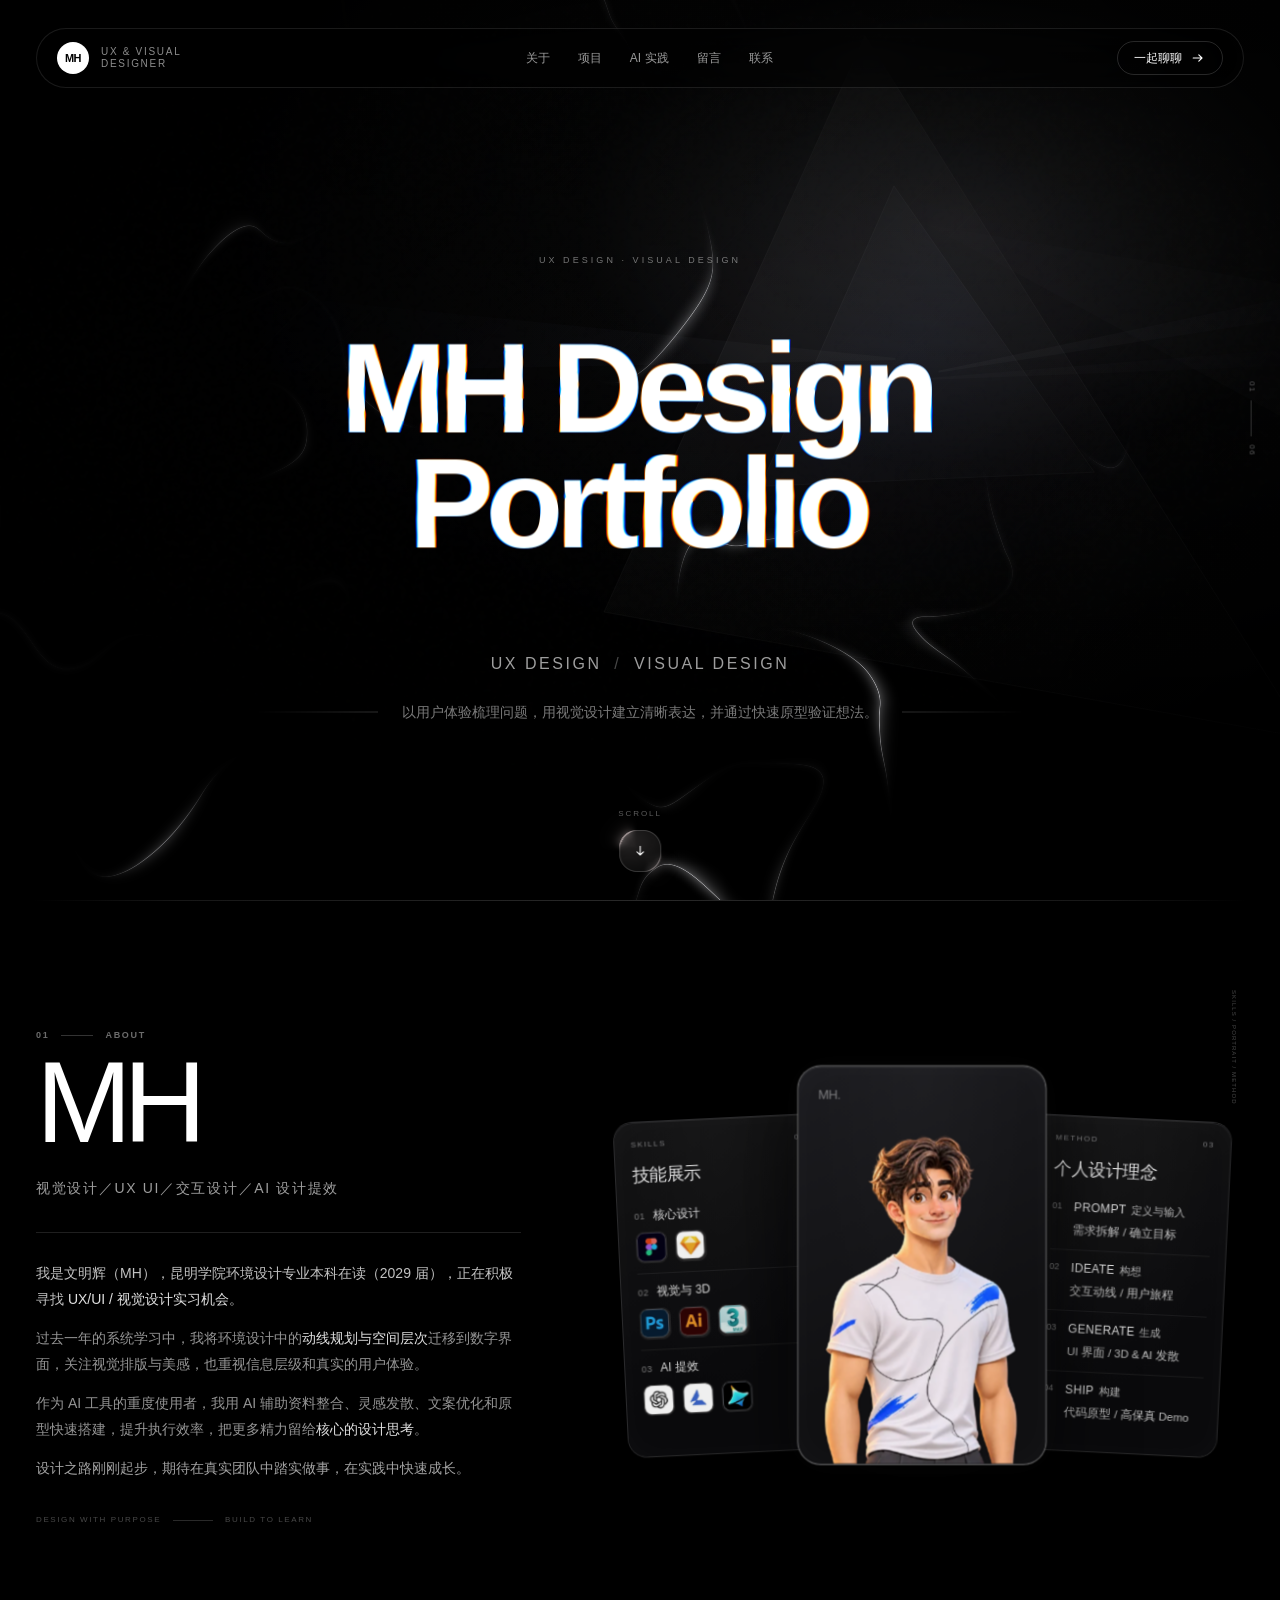
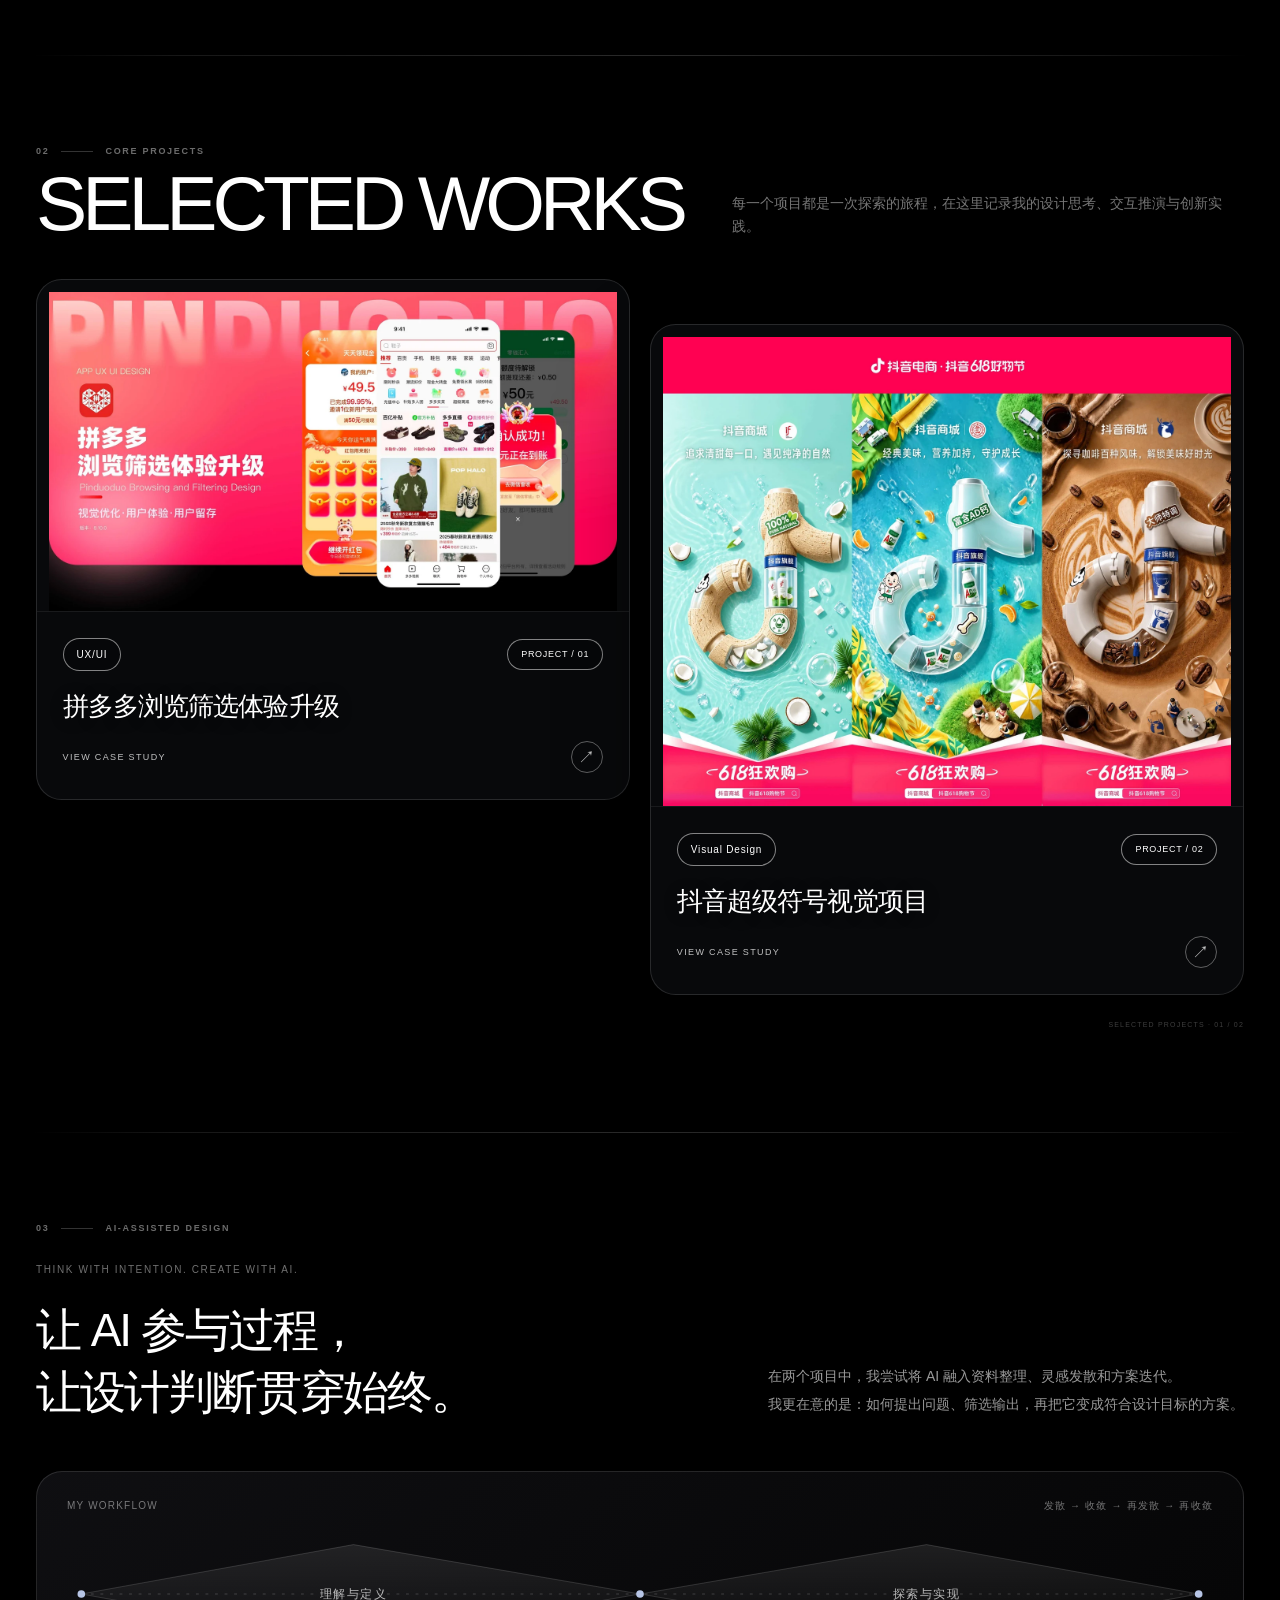
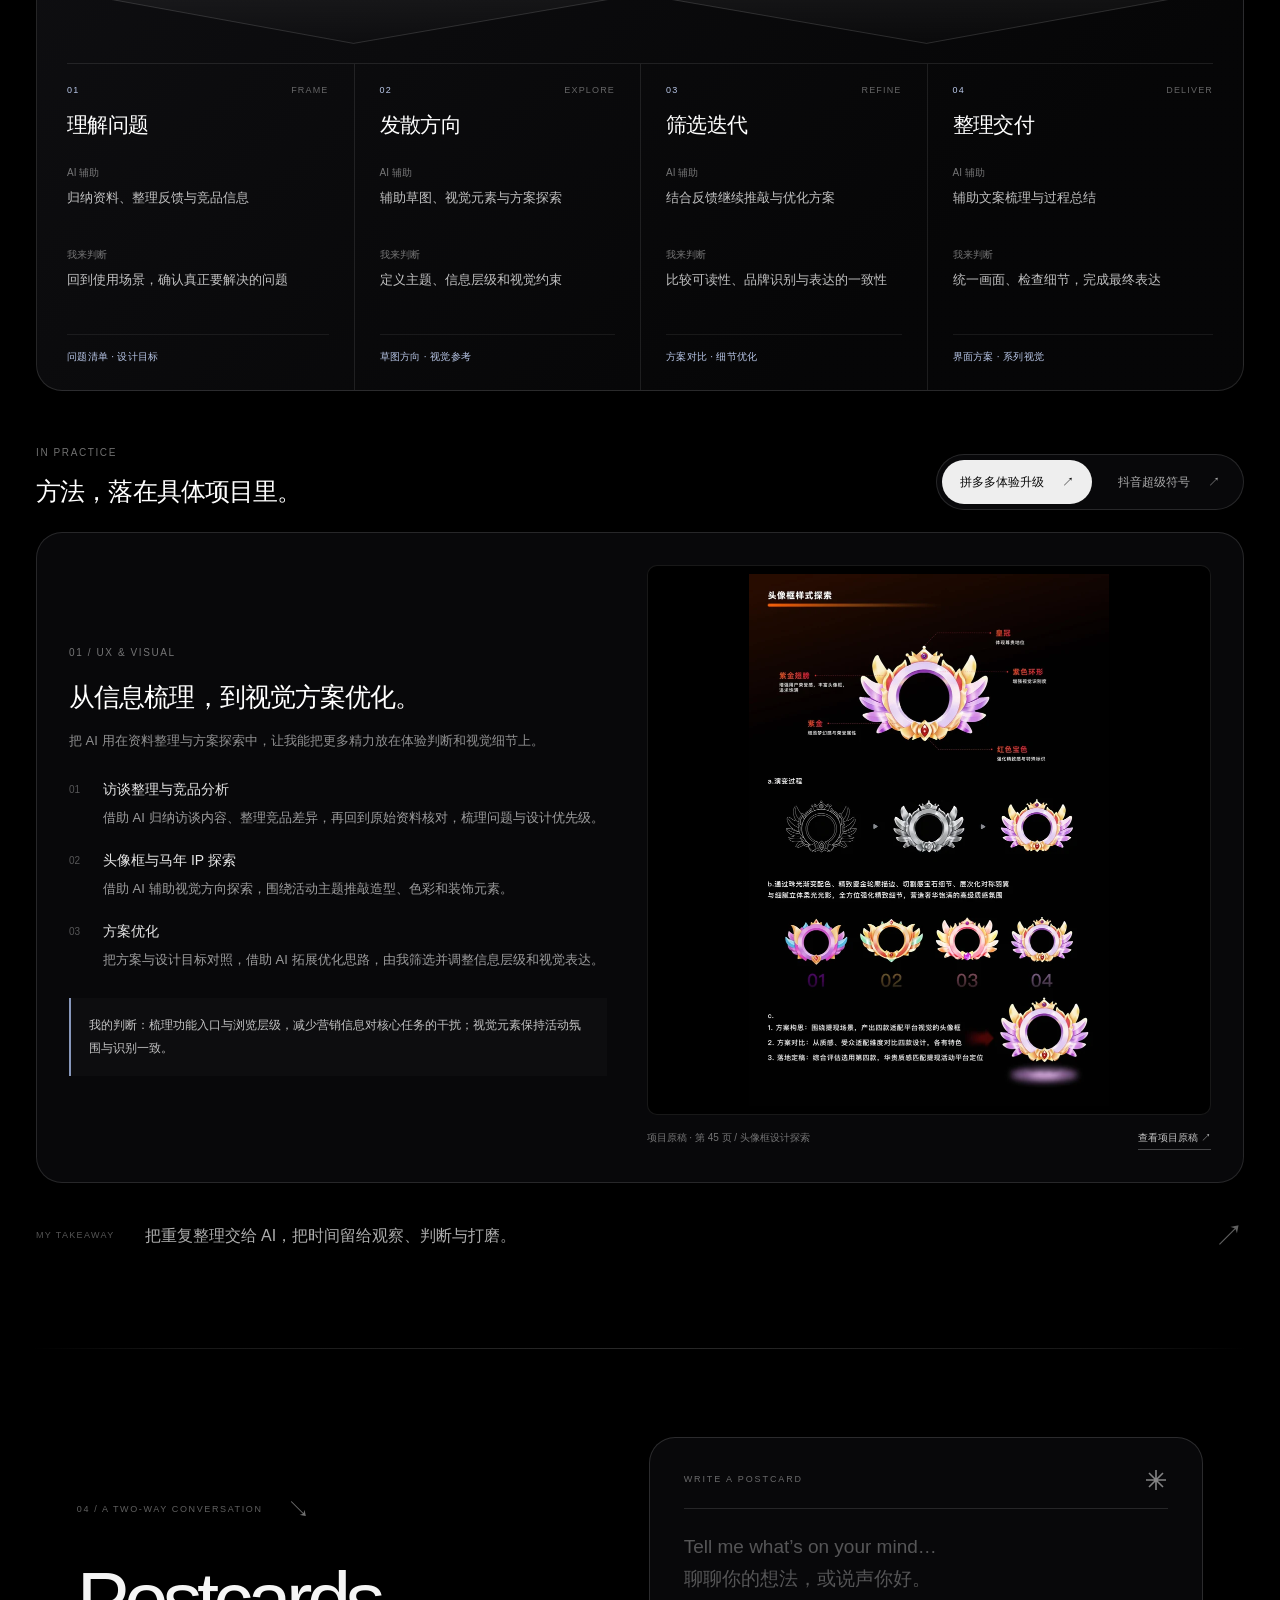
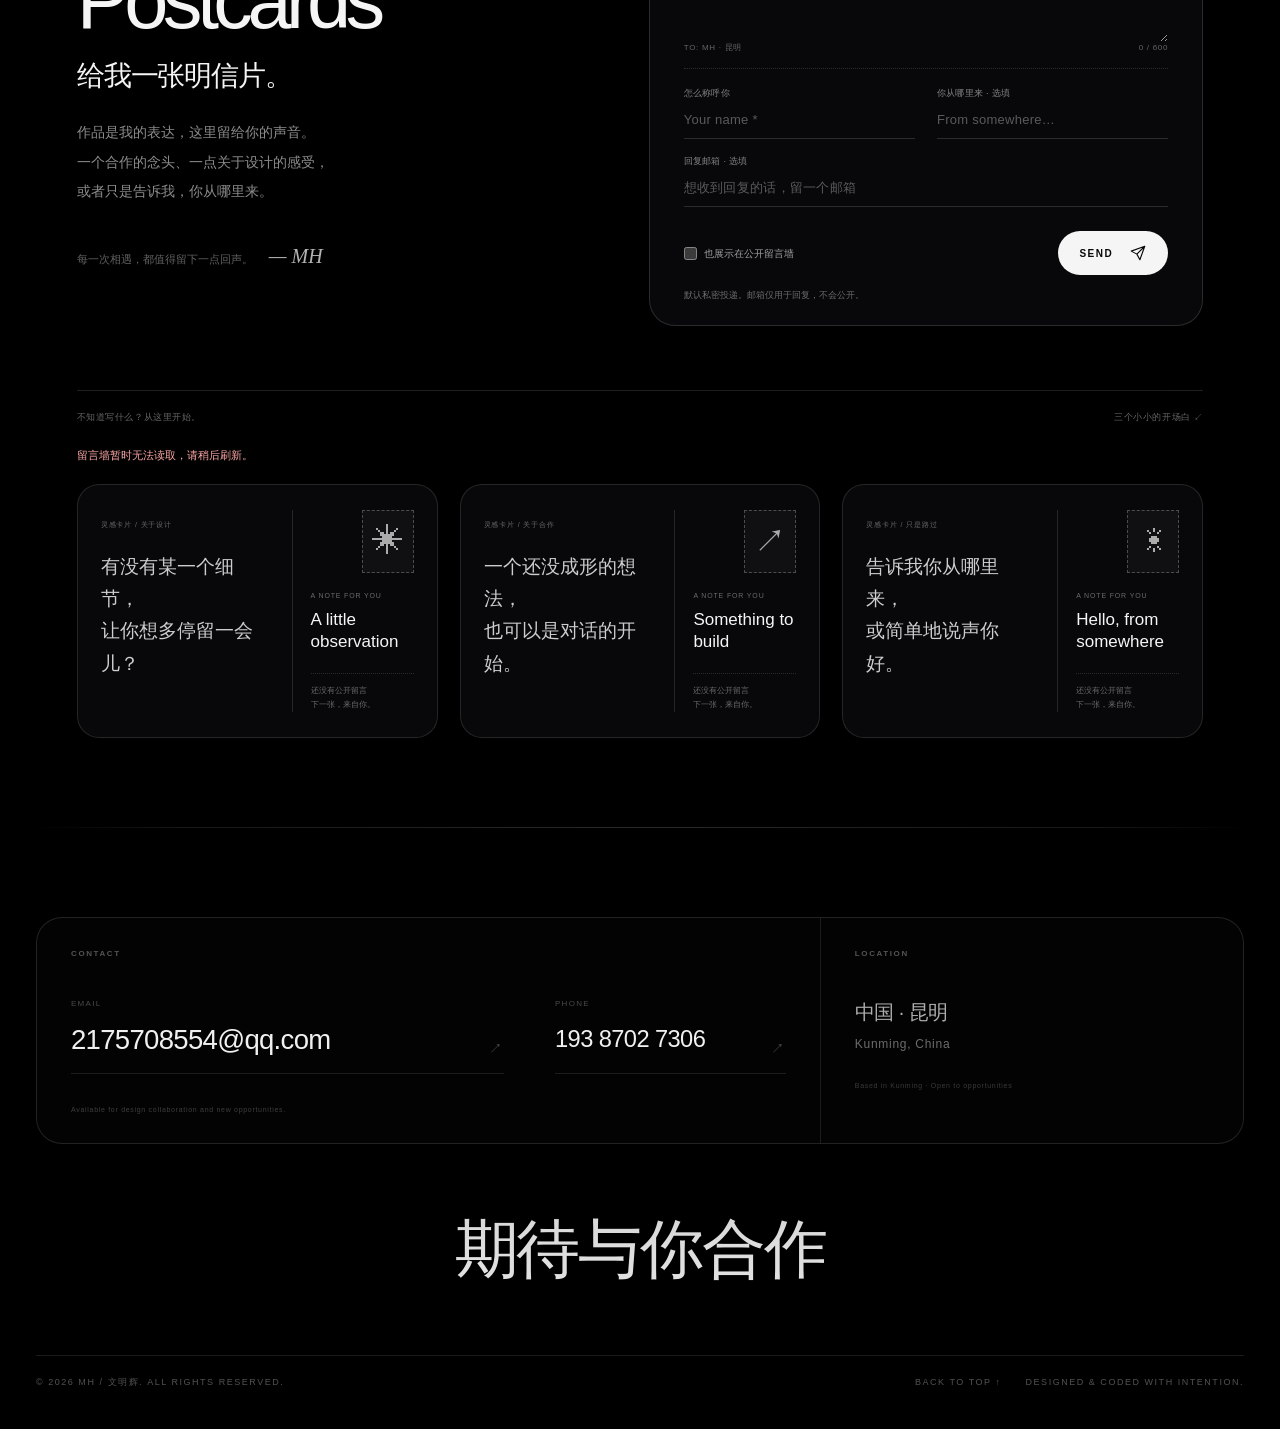
==== index.html @ 019269f3 "Publish public portfolio with mobile startup fixes" ====
<!doctype html>
<html lang="zh-CN">
  <head>
    <meta charset="UTF-8" />
    <meta name="viewport" content="width=device-width, initial-scale=1.0, viewport-fit=cover" />
    <meta name="theme-color" content="#000000" />
    <meta name="description" content="文明辉（MH）的 UX 与视觉设计作品集，展示项目实践、设计思考与快速原型能力。" />
    <meta name="author" content="文明辉" />
    <meta name="application-name" content="MH Design Portfolio" />
    <meta property="og:type" content="website" />
    <meta property="og:locale" content="zh_CN" />
    <meta property="og:title" content="文明辉（MH）— UX & Visual Designer" />
    <meta property="og:description" content="文明辉的 UX 与视觉设计作品集。" />
    <meta property="og:site_name" content="MH Design Portfolio" />
    <meta property="og:image" content="/mh-portfolio-cover.svg" />
    <meta name="twitter:card" content="summary_large_image" />
    <meta name="twitter:title" content="MH Design Portfolio" />
    <meta name="twitter:description" content="文明辉的 UX 与视觉设计作品集。" />
    <meta name="twitter:image" content="/mh-portfolio-cover.svg" />
    <link rel="icon" type="image/svg+xml" href="/mh-favicon.svg" />
    <link rel="manifest" href="/site.webmanifest" />
    <title>文明辉（MH）— UX & Visual Designer</title>
    <script type="module" crossorigin src="/assets/index-BP4S3PKI.js"></script>
    <link rel="stylesheet" crossorigin href="/assets/index-D7kHF0rB.css">
  <link rel="canonical" href="https://wmh-6.github.io/" /></head>
  <body>
    <div id="root"><div class="min-h-screen bg-black text-white"><canvas class="prism-canvas" aria-hidden="true"></canvas><header class="portfolio-header fixed inset-x-0 top-0 z-50 px-5 pt-5 md:px-9 md:pt-7"><div class="portfolio-nav-shell mx-auto flex max-w-[1600px] items-center justify-between rounded-full border border-white/10 bg-black/35 px-4 py-3 backdrop-blur-xl md:px-5"><a href="#top" class="group flex items-center gap-3" aria-label="文明辉作品集首页"><span class="grid size-8 place-items-center rounded-full bg-white text-[11px] font-bold tracking-[-0.04em] text-black transition-transform group-hover:rotate-6">MH</span><span class="hidden text-[10px] font-medium uppercase leading-tight tracking-[0.17em] text-white/55 sm:block">UX &amp; Visual<br/>Designer</span></a><nav class="hidden items-center gap-7 md:flex" aria-label="主导航"><a href="#about" class="nav-link text-xs text-white/60 transition-colors hover:text-white">关于</a><a href="#works" class="nav-link text-xs text-white/60 transition-colors hover:text-white">项目</a><a href="#ai-practice" class="nav-link text-xs text-white/60 transition-colors hover:text-white">AI 实践</a><a href="#postcards" class="nav-link text-xs text-white/60 transition-colors hover:text-white">留言</a><a href="#contact" class="nav-link text-xs text-white/60 transition-colors hover:text-white">联系</a></nav><a href="/wechat.html" data-prefetch="true" class="hidden items-center gap-2 rounded-full border border-white/15 px-4 py-2 text-xs text-white transition-colors hover:border-white/40 hover:bg-white hover:text-black md:flex">一起聊聊 <svg class="size-4" viewBox="0 0 20 20" fill="none" aria-hidden="true"><path d="M4 10h11M11 6l4 4-4 4" stroke="currentColor" stroke-width="1.4" stroke-linecap="round" stroke-linejoin="round"></path></svg></a><button type="button" class="grid size-9 place-items-center rounded-full border border-white/10 md:hidden" aria-expanded="false" aria-controls="mobile-menu" aria-label="打开菜单"><span class="relative block h-3.5 w-4"><i class="absolute left-0 top-1 block h-px w-4 bg-white transition-transform "></i><i class="absolute bottom-1 left-0 block h-px w-4 bg-white transition-transform "></i></span></button></div><div id="mobile-menu" inert="" aria-hidden="true" class="mt-2 overflow-hidden rounded-[24px] border border-white/10 bg-[#090909]/95 backdrop-blur-2xl transition-all duration-300 md:hidden pointer-events-none max-h-0 opacity-0"><nav class="flex flex-col p-5" aria-label="移动端导航"><a href="#about" class="flex items-center justify-between border-b border-white/8 py-4 text-lg text-white/85 last:border-0"><span>关于</span><span class="text-[10px] text-white/35">0<!-- -->1</span></a><a href="#works" class="flex items-center justify-between border-b border-white/8 py-4 text-lg text-white/85 last:border-0"><span>项目</span><span class="text-[10px] text-white/35">0<!-- -->2</span></a><a href="#ai-practice" class="flex items-center justify-between border-b border-white/8 py-4 text-lg text-white/85 last:border-0"><span>AI 实践</span><span class="text-[10px] text-white/35">0<!-- -->3</span></a><a href="#postcards" class="flex items-center justify-between border-b border-white/8 py-4 text-lg text-white/85 last:border-0"><span>留言</span><span class="text-[10px] text-white/35">0<!-- -->4</span></a><a href="#contact" class="flex items-center justify-between border-b border-white/8 py-4 text-lg text-white/85 last:border-0"><span>联系</span><span class="text-[10px] text-white/35">0<!-- -->5</span></a><a href="/wechat.html" data-prefetch="true" class="mt-3 flex min-h-12 items-center justify-between rounded-full bg-white px-5 text-base text-black">一起聊聊 <svg class="size-5" viewBox="0 0 20 20" fill="none" aria-hidden="true"><path d="M4 10h11M11 6l4 4-4 4" stroke="currentColor" stroke-width="1.4" stroke-linecap="round" stroke-linejoin="round"></path></svg></a></nav></div></header><aside class="page-index" aria-hidden="true"><span>0<!-- -->1</span><i></i><span>06</span></aside><main class="portfolio-main relative z-10"><section id="top" class="screen-section hero-section relative flex h-[100svh] min-h-[100svh] items-center justify-center overflow-hidden px-5 pb-24 pt-28 md:px-9 md:pb-24 md:pt-32"><video class="hero-video" muted="" loop="" playsInline="" preload="none" poster="/hero-poster.svg"></video><div class="hero-video-overlay"></div><div class="hero-flux-layer" aria-hidden="true"></div><div class="hero-content relative z-10 mx-auto w-full max-w-[1500px] text-center"><p class="hero-eyebrow mb-5 text-[9px] font-medium uppercase tracking-[0.34em] text-white/44 md:mb-7">UX Design · Visual Design</p><h1 class="hero-portfolio-title hero-warp-title"><span class="sr-only">MH Design Portfolio</span><!--$--><div class="hero-title-placeholder" role="img" aria-label="MH Design
Portfolio"><span aria-hidden="true">MH Design
Portfolio</span></div><!--/$--></h1><p class="hero-disciplines mx-auto mt-7 max-w-4xl text-[clamp(.72rem,1.25vw,1rem)] font-medium uppercase leading-relaxed tracking-[0.16em] text-white/62 md:mt-9">UX Design <i>/</i> Visual Design</p><div class="hero-intro mx-auto mt-5 flex max-w-3xl items-center gap-4 md:mt-6 md:gap-6"><i class="h-px flex-1 bg-gradient-to-r from-transparent to-white/18"></i><p class="max-w-xl text-xs leading-relaxed text-white/48 md:text-sm">以用户体验梳理问题，用视觉设计建立清晰表达，并通过快速原型验证想法。</p><i class="h-px flex-1 bg-gradient-to-l from-transparent to-white/18"></i></div></div><div class="hero-scroll-cue group absolute bottom-5 left-1/2 z-10 flex -translate-x-1/2 flex-col items-center gap-2.5 text-[8px] uppercase tracking-[0.24em] text-white/36 transition-colors hover:text-white md:bottom-7"><span>Scroll</span><span class="hero-scroll-arrow"><!--$--><a class="hero-scroll-specular hero-scroll-static" href="#about" role="button" aria-label="向下浏览个人介绍" aria-controls="about"><svg class="size-4 rotate-90" viewBox="0 0 20 20" fill="none" aria-hidden="true"><path d="M4 10h11M11 6l4 4-4 4" stroke="currentColor" stroke-width="1.4" stroke-linecap="round" stroke-linejoin="round"></path></svg></a><!--/$--></span></div></section><section id="about" class="screen-section about-section flex items-center px-5 md:px-9"><div class="mx-auto grid w-full max-w-[1500px] gap-7 xl:grid-cols-[0.86fr_1.14fr] xl:items-center xl:gap-20 2xl:gap-24"><div class="about-copy" data-reveal="true"><div class="flex items-center gap-3 text-[9px] font-semibold uppercase tracking-[0.19em] text-white/42"><span>01</span><i class="h-px w-8 bg-white/20"></i><span>About</span></div><h2 class="mt-3 text-[clamp(4.2rem,9vw,9rem)] font-medium leading-[0.82] tracking-[-0.075em]">MH</h2><p class="about-subtitle mt-5 max-w-xl text-[11px] font-medium leading-relaxed tracking-[0.12em] text-white/62 md:mt-7 md:text-sm">视觉设计／UX UI／交互设计／AI 设计提效</p><div class="about-body mt-6 max-w-2xl border-t border-white/12 pt-6 md:mt-8 md:pt-7"><p class="about-lead">我是文明辉（MH），昆明学院环境设计专业本科在读（2029 届），正在积极寻找 <strong>UX/UI / 视觉设计实习机会</strong>。</p><p>过去一年的系统学习中，我将环境设计中的<strong>动线规划与空间层次</strong>迁移到数字界面，关注视觉排版与美感，也重视信息层级和真实的用户体验。</p><p>作为 AI 工具的重度使用者，我用 AI 辅助资料整合、灵感发散、文案优化和原型快速搭建，提升执行效率，把更多精力留给<strong>核心的设计思考</strong>。</p><p class="about-outlook">设计之路刚刚起步，期待在真实团队中踏实做事，在实践中快速成长。</p></div><div class="about-signature mt-6 flex items-center gap-3 text-[8px] uppercase tracking-[0.2em] text-white/28 md:mt-8"><span>Design with purpose</span><i class="h-px w-10 bg-white/16"></i><span>Build to learn</span></div></div><div class="about-gallery-wrap"><div class="about-gallery" data-active="1" data-reveal="true"><figure class="about-photo-card about-photo-1 about-skills-card" role="button" tabindex="0" aria-label="选择核心技能与软件图标展示" aria-pressed="false" data-selected="false"><div class="about-photo-float"><div class="about-card-surface"><div class="about-card-topline"><span>SKILLS</span><span>01</span></div><h3>技能展示</h3><div class="about-skill-groups"><div class="about-skill-group"><div class="about-skill-heading"><span>0<!-- -->1</span><strong>核心设计</strong></div><div class="about-skill-tools"><img class="about-app-icon" src="/media/v1/figma-172.e42560135f93.webp" width="172" height="172" alt="Figma" decoding="async" fetchPriority="low"/><img class="about-app-icon" src="/media/v1/sketch-172.577a8661d4a9.webp" width="172" height="172" alt="Sketch" decoding="async" fetchPriority="low"/></div></div><div class="about-skill-group"><div class="about-skill-heading"><span>0<!-- -->2</span><strong>视觉与 3D</strong></div><div class="about-skill-tools"><img class="about-app-icon" src="/media/v1/photoshop-172.c30bcb50a4e8.webp" width="172" height="172" alt="Photoshop" decoding="async" fetchPriority="low"/><img class="about-app-icon" src="/media/v1/illustrator-172.a53385ccc3dd.webp" width="172" height="172" alt="Illustrator" decoding="async" fetchPriority="low"/><img class="about-app-icon" src="/media/v1/3ds-max-172.290e17227a06.webp" width="172" height="172" alt="3ds Max" decoding="async" fetchPriority="low"/></div></div><div class="about-skill-group"><div class="about-skill-heading"><span>0<!-- -->3</span><strong>AI 提效</strong></div><div class="about-skill-tools"><img class="about-app-icon" src="/media/v1/chatgpt-172.5ead24776af7.webp" width="172" height="172" alt="ChatGPT" decoding="async" fetchPriority="low"/><img class="about-app-icon" src="/media/v1/ai-assistant-172.71abd6546b30.webp" width="172" height="172" alt="AI 辅助工具" decoding="async" fetchPriority="low"/><img class="about-app-icon" src="/media/v1/ai-generation-172.96c37cefbab1.webp" width="172" height="172" alt="AI 生成工具" decoding="async" fetchPriority="low"/></div></div></div></div></div></figure><figure class="about-photo-card about-photo-2 about-portrait-card" role="button" tabindex="0" aria-label="选择文明辉个人卡通肖像" aria-pressed="true" data-selected="true"><div class="about-photo-float"><div class="about-card-surface about-portrait-surface"><img src="/media/v1/portrait-768.85203692046f.webp" srcSet="/media/v1/portrait-384.e4d17f0b5b6f.webp 384w, /media/v1/portrait-768.85203692046f.webp 768w, /media/v1/portrait-1089.ba14297c95a1.webp 1089w" sizes="(max-width: 767px) 76vw, (max-width: 1279px) 44vw, 30vw" decoding="async" fetchPriority="low" width="1089" height="1445" alt="文明辉个人卡通肖像"/><span class="about-portrait-mark" aria-hidden="true">MH.</span></div></div></figure><figure class="about-photo-card about-photo-3 about-method-card" role="button" tabindex="0" aria-label="选择个人设计理念四步方法" aria-pressed="false" data-selected="false"><div class="about-photo-float"><div class="about-card-surface"><div class="about-card-topline"><span>METHOD</span><span>03</span></div><h3>个人设计理念</h3><div class="about-design-steps"><div class="about-design-step"><span>0<!-- -->1</span><div><strong>PROMPT<em>定义与输入</em></strong><p>需求拆解 / 确立目标</p></div></div><div class="about-design-step"><span>0<!-- -->2</span><div><strong>IDEATE<em>构想</em></strong><p>交互动线 / 用户旅程</p></div></div><div class="about-design-step"><span>0<!-- -->3</span><div><strong>GENERATE<em>生成</em></strong><p>UI 界面 / 3D &amp; AI 发散</p></div></div><div class="about-design-step"><span>0<!-- -->4</span><div><strong>SHIP<em>构建</em></strong><p>代码原型 / 高保真 Demo</p></div></div></div></div></div></figure><span class="about-gallery-note">SKILLS / PORTRAIT / METHOD</span></div><p class="about-gallery-hint">← 左右滑动，查看技能与设计理念 →</p></div></div></section><section id="works" class="screen-section works-section flex flex-col overflow-hidden px-5 md:px-9"><div class="mx-auto flex min-h-0 w-full max-w-[1600px] flex-1 flex-col"><div class="works-heading grid shrink-0 gap-4 md:grid-cols-[1fr_0.78fr] md:items-end md:gap-10" data-reveal="true"><div><div class="flex items-center gap-3 text-[9px] font-semibold uppercase tracking-[0.19em] text-white/42"><span>02</span><i class="h-px w-8 bg-white/20"></i><span>Core projects</span></div><h2 class="mt-3 text-[clamp(2.7rem,6vw,7rem)] font-medium leading-[0.88] tracking-[-0.065em]">SELECTED WORKS</h2></div><p class="max-w-xl text-xs leading-relaxed text-white/46 md:justify-self-end md:text-sm">每一个项目都是一次探索的旅程，在这里记录我的设计思考、交互推演与创新实践。</p></div><div class="works-projects min-h-0 flex-1" data-reveal="true"><div class="dual-projects" data-focus="none" role="region" aria-label="两个同等重要的核心项目"><a href="/projects/pdd-browse-filter/index.html" data-prefetch="" class="dual-project-card  " tabindex="0" aria-label="查看拼多多浏览筛选体验升级完整项目"><div class="dual-project-cover project-cover-slate is-original-cover" style="--cover-ratio:3000 / 1688"><img class="dual-project-original-cover" src="/projects/pdd-browse-filter/optimized/page-01-1440.03fbb031c8fd.webp" srcSet="/projects/pdd-browse-filter/optimized/page-01-720.3c6107792934.webp 720w, /projects/pdd-browse-filter/optimized/page-01-1440.03fbb031c8fd.webp 1440w, /projects/pdd-browse-filter/optimized/page-01-2160.d66207a3f433.webp 2160w" sizes="(max-width: 767px) 100vw, 58vw" width="3000" height="1688" alt="拼多多浏览筛选体验升级项目封面，PDF 第 1 页" decoding="async" fetchPriority="low"/></div><div class="dual-project-meta"><div class="dual-project-topline"><div class="project-tags"><span>UX/UI</span></div><span class="dual-project-number">PROJECT / <!-- -->01</span></div><h3>拼多多浏览筛选体验升级</h3><span class="dual-project-link">VIEW CASE STUDY <b>↗</b></span></div></a><a href="/projects/douyin-super-symbol/index.html" data-prefetch="" class="dual-project-card  " tabindex="0" aria-label="查看抖音超级符号视觉项目完整项目"><div class="dual-project-cover project-cover-blue is-original-cover" style="--cover-ratio:3600 / 2976"><img class="dual-project-original-cover" src="/projects/douyin-super-symbol/optimized/page-01-1440.0f49dc44fc6d.webp" srcSet="/projects/douyin-super-symbol/optimized/page-01-720.d3c182770877.webp 720w, /projects/douyin-super-symbol/optimized/page-01-1440.0f49dc44fc6d.webp 1440w, /projects/douyin-super-symbol/optimized/page-01-2160.cc30383b15d0.webp 2160w" sizes="(max-width: 767px) 100vw, 58vw" width="3600" height="2976" alt="抖音超级符号视觉项目项目封面，PDF 第 1 页" decoding="async" fetchPriority="low"/></div><div class="dual-project-meta"><div class="dual-project-topline"><div class="project-tags"><span>Visual Design</span></div><span class="dual-project-number">PROJECT / <!-- -->02</span></div><h3>抖音超级符号视觉项目</h3><span class="dual-project-link">VIEW CASE STUDY <b>↗</b></span></div></a><span class="dual-projects-hint">SELECTED PROJECTS · 01 / 02</span></div></div></div></section><section id="ai-practice" class="normal-section ai-practice-section px-5 md:px-9" aria-labelledby="ai-practice-title"><div class="ai-practice-inner"><div class="flex items-center gap-3 text-[9px] font-semibold uppercase tracking-[0.19em] text-white/42"><span>03</span><i class="h-px w-8 bg-white/20"></i><span>AI-assisted design</span></div><div class="ai-practice-heading"><div><p class="ai-practice-eyebrow">THINK WITH INTENTION. CREATE WITH AI.</p><h2 id="ai-practice-title">让 AI 参与过程，<br/>让设计判断贯穿始终。</h2></div><p class="ai-practice-intro">在两个项目中，我尝试将 AI 融入资料整理、灵感发散和方案迭代。<br/>我更在意的是：如何提出问题、筛选输出，再把它变成符合设计目标的方案。</p></div><div class="ai-process" aria-label="我的 AI 辅助设计流程"><div class="ai-process-heading"><span>MY WORKFLOW</span><span>发散 → 收敛 → 再发散 → 再收敛</span></div><div class="ai-process-diagram" aria-hidden="true"><svg viewBox="0 0 1200 120" preserveAspectRatio="none"><defs><linearGradient id="ai-process-fill" x1="0" y1="0" x2="0" y2="1"><stop stop-color="#fff" stop-opacity=".09"></stop><stop offset="1" stop-color="#fff" stop-opacity=".01"></stop></linearGradient></defs><path d="M15 60 300 8 600 60 900 8 1185 60 900 112 600 60 300 112Z" fill="url(#ai-process-fill)" stroke="#ffffff25"></path><path d="M15 60H1185" stroke="#ffffff30" stroke-dasharray="3 7"></path><circle cx="15" cy="60" r="4" fill="#b7c5e6"></circle><circle cx="600" cy="60" r="4" fill="#b7c5e6"></circle><circle cx="1185" cy="60" r="4" fill="#b7c5e6"></circle></svg><span>理解与定义</span><span>探索与实现</span></div><ol class="ai-stages"><li><div class="ai-stage-number"><span>0<!-- -->1</span><span>FRAME</span></div><h3>理解问题</h3><dl><div><dt>AI 辅助</dt><dd>归纳资料、整理反馈与竞品信息</dd></div><div><dt>我来判断</dt><dd>回到使用场景，确认真正要解决的问题</dd></div></dl><p class="ai-stage-output">问题清单 · 设计目标</p></li><li><div class="ai-stage-number"><span>0<!-- -->2</span><span>EXPLORE</span></div><h3>发散方向</h3><dl><div><dt>AI 辅助</dt><dd>辅助草图、视觉元素与方案探索</dd></div><div><dt>我来判断</dt><dd>定义主题、信息层级和视觉约束</dd></div></dl><p class="ai-stage-output">草图方向 · 视觉参考</p></li><li><div class="ai-stage-number"><span>0<!-- -->3</span><span>REFINE</span></div><h3>筛选迭代</h3><dl><div><dt>AI 辅助</dt><dd>结合反馈继续推敲与优化方案</dd></div><div><dt>我来判断</dt><dd>比较可读性、品牌识别与表达的一致性</dd></div></dl><p class="ai-stage-output">方案对比 · 细节优化</p></li><li><div class="ai-stage-number"><span>0<!-- -->4</span><span>DELIVER</span></div><h3>整理交付</h3><dl><div><dt>AI 辅助</dt><dd>辅助文案梳理与过程总结</dd></div><div><dt>我来判断</dt><dd>统一画面、检查细节，完成最终表达</dd></div></dl><p class="ai-stage-output">界面方案 · 系列视觉</p></li></ol></div><div class="ai-case-heading"><div><span class="ai-small-label">IN PRACTICE</span><h3>方法，落在具体项目里。</h3></div><div class="ai-case-tabs" role="tablist" aria-label="切换 AI 项目实践"><button id="ai-tab-pdd" type="button" role="tab" aria-selected="true" aria-controls="ai-case-panel" tabindex="0">拼多多体验升级<span aria-hidden="true">↗</span></button><button id="ai-tab-douyin" type="button" role="tab" aria-selected="false" aria-controls="ai-case-panel" tabindex="-1">抖音超级符号<span aria-hidden="true">↗</span></button></div></div><div class="ai-case-panel" id="ai-case-panel" role="tabpanel" aria-labelledby="ai-tab-pdd" tabindex="0"><div class="ai-case-copy"><span class="ai-small-label">01 / UX &amp; VISUAL</span><h4>从信息梳理，到视觉方案优化。</h4><p class="ai-case-description">把 AI 用在资料整理与方案探索中，让我能把更多精力放在体验判断和视觉细节上。</p><ol><li><span>0<!-- -->1</span><div><h5>访谈整理与竞品分析</h5><p>借助 AI 归纳访谈内容、整理竞品差异，再回到原始资料核对，梳理问题与设计优先级。</p></div></li><li><span>0<!-- -->2</span><div><h5>头像框与马年 IP 探索</h5><p>借助 AI 辅助视觉方向探索，围绕活动主题推敲造型、色彩和装饰元素。</p></div></li><li><span>0<!-- -->3</span><div><h5>方案优化</h5><p>把方案与设计目标对照，借助 AI 拓展优化思路，由我筛选并调整信息层级和视觉表达。</p></div></li></ol><p class="ai-case-decision">我的判断：梳理功能入口与浏览层级，减少营销信息对核心任务的干扰；视觉元素保持活动氛围与识别一致。</p></div><figure class="ai-case-evidence" data-project="pdd"><a href="/projects/pdd-browse-filter/index.html#page-45" data-prefetch="true" aria-label="查看项目原稿 · 第 45 页 / 头像框设计探索"><img src="/projects/pdd-browse-filter/optimized/page-45-1440.758396c1b738.webp" srcSet="/projects/pdd-browse-filter/optimized/page-45-720.35800800ab96.webp 720w, /projects/pdd-browse-filter/optimized/page-45-1440.758396c1b738.webp 1440w, /projects/pdd-browse-filter/optimized/page-45-2160.f0c67fe6f468.webp 2160w" sizes="(max-width: 767px) 85vw, 48vw" width="3000" height="4428" alt="项目原稿 · 第 45 页 / 头像框设计探索" loading="lazy" decoding="async"/></a><figcaption><span>项目原稿 · 第 45 页 / 头像框设计探索</span><a href="/projects/pdd-browse-filter/index.html#page-45" data-prefetch="true">查看项目原稿 ↗</a></figcaption></figure></div><div class="ai-practice-closing"><span>MY TAKEAWAY</span><p>把重复整理交给 AI，<br class="ai-mobile-break"/>把时间留给观察、判断与打磨。</p><span class="ai-closing-mark" aria-hidden="true">↗</span></div></div></section><section id="postcards" class="normal-section postcards-section" aria-labelledby="postcards-title"><div class="postcards-inner"><div class="postcards-top"><div class="postcards-intro"><p class="postcards-kicker"><span>04 / A TWO-WAY CONVERSATION</span><span>↘</span></p><h2 id="postcards-title">Postcards<span>给我一张明信片。</span></h2><p class="postcards-description">作品是我的表达，这里留给你的声音。<br/>一个合作的念头、一点关于设计的感受，<br class="postcards-desktop-break"/>或者只是告诉我，你从哪里来。</p><p class="postcards-signoff">每一次相遇，都值得留下一点回声。<span>— MH</span></p></div><div class="postcard-compose "><div class="postcard-paper-heading"><span>WRITE A POSTCARD</span><span class="postcard-paper-star" aria-hidden="true"><svg viewBox="0 0 24 24" width="24" height="24" fill="none"><path d="M12 2v20M2 12h20M5 5l14 14M5 19L19 5" stroke="currentColor" stroke-width="1.6"></path></svg></span></div><form><label class="sr-only" for="postcard-message">想对我说的话</label><textarea id="postcard-message" name="message" maxLength="600" required="" placeholder="Tell me what’s on your mind…
聊聊你的想法，或说声你好。"></textarea><div class="postcard-message-meta"><span>TO: MH · 昆明</span><span>0<!-- --> / 600</span></div><div class="postcard-fields"><label for="postcard-name">怎么称呼你<input id="postcard-name" maxLength="40" autoComplete="nickname" required="" placeholder="Your name *" name="name" value=""/></label><label for="postcard-location">你从哪里来 · 选填<input id="postcard-location" maxLength="60" autoComplete="address-level2" placeholder="From somewhere…" name="location" value=""/></label></div><label class="postcard-email" for="postcard-email">回复邮箱 · 选填<input id="postcard-email" type="email" maxLength="160" autoComplete="email" placeholder="想收到回复的话，留一个邮箱" name="email" value=""/></label><div class="postcard-send-row"><label class="postcard-public"><input type="checkbox" name="public"/><span>也展示在公开留言墙</span></label><button class="postcard-send" type="submit"><span>SEND</span><svg viewBox="0 0 24 24" fill="none" aria-hidden="true"><path d="m21 3-6.5 18-4-7.5L3 9.5 21 3Zm0 0L10.5 13.5" stroke="currentColor" stroke-width="1.5" stroke-linejoin="round" stroke-linecap="round"></path></svg></button></div><p class="postcard-privacy">默认私密投递。邮箱仅用于回复，不会公开。</p></form></div></div><div class="postcards-wall-heading"><span>不知道写什么？从这里开始。</span><span>三个小小的开场白 ↙</span></div><div class="postcards-wall"><article class="postcard-note postcard-prompt lilac"><div><span class="postcard-note-label">灵感卡片 / <!-- -->关于设计</span><p class="postcard-note-text">有没有某一个细节，
让你想多停留一会儿？</p></div><div class="postcard-note-side"><span class="postcard-stamp" aria-hidden="true">✳︎</span><span class="postcard-note-label">A NOTE FOR YOU</span><strong>A little observation</strong><span class="postcard-prompt-mark">还没有公开留言<br/>下一张，来自你。</span></div></article><article class="postcard-note postcard-prompt sage"><div><span class="postcard-note-label">灵感卡片 / <!-- -->关于合作</span><p class="postcard-note-text">一个还没成形的想法，
也可以是对话的开始。</p></div><div class="postcard-note-side"><span class="postcard-stamp" aria-hidden="true">↗</span><span class="postcard-note-label">A NOTE FOR YOU</span><strong>Something to build</strong><span class="postcard-prompt-mark">还没有公开留言<br/>下一张，来自你。</span></div></article><article class="postcard-note postcard-prompt peach"><div><span class="postcard-note-label">灵感卡片 / <!-- -->只是路过</span><p class="postcard-note-text">告诉我你从哪里来，
或简单地说声你好。</p></div><div class="postcard-note-side"><span class="postcard-stamp" aria-hidden="true">☀︎</span><span class="postcard-note-label">A NOTE FOR YOU</span><strong>Hello, from somewhere</strong><span class="postcard-prompt-mark">还没有公开留言<br/>下一张，来自你。</span></div></article></div></div></section><section id="contact" class="normal-section contact-section px-5 md:px-9" aria-labelledby="contact-closing-title"><div class="mx-auto flex w-full max-w-[1600px] flex-col"><div class="contact-info-box" data-reveal="true"><section class="contact-info-column contact-info-primary" aria-labelledby="contact-details-title"><p id="contact-details-title" class="contact-info-label">Contact</p><div class="contact-info-list"><a class="contact-detail contact-detail-email" href="mailto:2175708554@qq.com" aria-label="发送邮件至2175708554@qq.com"><span>Email</span><strong>2175708554@qq.com</strong><i aria-hidden="true">↗</i></a><a class="contact-detail contact-detail-phone" href="tel:+8619387027306"><span>Phone</span><strong>193 8702 7306</strong><i aria-hidden="true">↗</i></a></div><p class="contact-availability">Available for design collaboration and new opportunities.</p></section><section class="contact-info-column contact-info-location" aria-labelledby="location-title"><p id="location-title" class="contact-info-label">Location</p><div class="contact-location"><strong>中国 · 昆明</strong><span>Kunming, China</span><small>Based in Kunming · Open to opportunities</small></div></section></div><div class="contact-closing" data-reveal="true"><h2 id="contact-closing-title">期待与你合作</h2></div><footer class="flex flex-col gap-4 border-t border-white/10 pt-5 text-[9px] uppercase tracking-[0.17em] text-white/32 sm:flex-row sm:items-center sm:justify-between"><span>© 2026 MH / 文明辉. All rights reserved.</span><div class="flex gap-6"><a href="#top" class="hover:text-white">Back to top ↑</a><span>Designed &amp; coded with intention.</span></div></footer></div></section></main></div></div>
  </body>
</html>
---- assets/index-D7kHF0rB.css ----
.ai-practice-inner{max-width:1600px;margin-inline:auto}.ai-practice-heading{display:grid;grid-template-columns:1.12fr 1fr;gap:60px;align-items:end;margin-top:26px}.ai-practice-eyebrow,.ai-small-label{font-size:10px;letter-spacing:.16em;color:#ffffff70}.ai-practice-eyebrow{margin:0 0 22px}.ai-practice-heading h2{margin:0;font-size:clamp(30px,3.6vw,58px);font-weight:450;line-height:1.35;letter-spacing:-.045em}.ai-practice-intro{max-width:490px;justify-self:end;margin:0 0 5px;font-size:14px;line-height:2;color:#fff9}.ai-process{margin-top:48px;padding:26px 30px 0;border:1px solid #ffffff20;border-radius:26px;background:linear-gradient(140deg,#151519b3,#070708d9 75%)}.ai-process-heading{display:flex;justify-content:space-between;gap:18px;font-size:10px;letter-spacing:.12em;color:#ffffff70}.ai-process-diagram{position:relative;height:114px;margin:24px 0 12px}.ai-process-diagram svg{width:100%;height:100%}.ai-process-diagram>span{position:absolute;left:25%;top:50%;transform:translate(-50%,-50%);font-size:12px;letter-spacing:.12em;color:#ffffffb3}.ai-process-diagram>span:last-child{left:75%}.ai-stages{display:grid;grid-template-columns:repeat(4,minmax(0,1fr));margin:0;padding:0;list-style:none}.ai-stages>li{min-width:0;padding:20px 25px 26px;border-top:1px solid #ffffff18}.ai-stages>li:first-child{padding-left:0}.ai-stages>li:last-child{padding-right:0}.ai-stages>li+li{border-left:1px solid #ffffff18}.ai-stage-number{display:flex;justify-content:space-between;gap:10px;font-size:9px;letter-spacing:.13em;color:#ffffff60}.ai-stage-number>span:first-child{color:#b7c5e6}.ai-stages h3{margin:12px 0 24px;font-size:21px;font-weight:450;letter-spacing:-.03em}.ai-stages dl{margin:0}.ai-stages dl>div+div{margin-top:17px}.ai-stages dt{margin-bottom:6px;font-size:10px;color:#ffffff70}.ai-stages dd{margin:0;min-height:44px;font-size:13px;line-height:1.8;color:#ffffffbf}.ai-stage-output{margin:22px 0 0;padding-top:14px;border-top:1px solid #ffffff12;font-size:10px;color:#b7c5e6;letter-spacing:.03em}.ai-case-heading{display:flex;align-items:end;justify-content:space-between;gap:28px;margin:48px 0 22px}.ai-case-heading h3{margin:10px 0 0;font-size:25px;font-weight:450;letter-spacing:-.035em}.ai-case-tabs{display:flex;gap:8px;padding:5px;border:1px solid #ffffff20;border-radius:99px;background:#08080a}.ai-case-tabs button{display:flex;align-items:center;gap:18px;min-height:44px;padding:10px 18px;border:0;border-radius:99px;font-size:12px;color:#ffffffa6;background:transparent;cursor:pointer;transition:background .2s,color .2s}.ai-case-tabs button[aria-selected=true]{background:#eee;color:#090909}.ai-case-tabs button:hover{color:#fff;background:#ffffff15}.ai-case-tabs button[aria-selected=true]:hover{background:#fff;color:#090909}.ai-case-tabs button:focus-visible,.ai-case-panel:focus-visible,.ai-case-evidence a:focus-visible{outline:2px solid #b7c5e6;outline-offset:4px}.ai-case-panel{display:grid;grid-template-columns:1fr 1.05fr;gap:40px;padding:32px;border:1px solid #ffffff20;border-radius:26px;background:#09090be8;align-items:center}.ai-case-copy h4{margin:16px 0 12px;font-size:clamp(22px,2vw,29px);line-height:1.45;font-weight:450;letter-spacing:-.035em}.ai-case-description{margin:0;font-size:13px;color:#ffffff8c;line-height:1.9}.ai-case-copy ol{padding:0;margin:26px 0;list-style:none}.ai-case-copy li{display:grid;grid-template-columns:22px minmax(0,1fr);gap:12px}.ai-case-copy li+li{margin-top:20px}.ai-case-copy li>span{padding-top:3px;font-size:10px;color:#ffffff50}.ai-case-copy h5{font-size:14px;font-weight:500;margin:0 0 6px;color:#ffffffe6}.ai-case-copy li p{margin:0;font-size:13px;line-height:1.85;color:#fff9}.ai-case-decision{margin:0;padding:16px 18px;border-left:2px solid #8797bb;background:#ffffff05;font-size:12px;line-height:1.9;color:#ffffffbf}.ai-case-evidence{margin:0;min-width:0}.ai-case-evidence>a{display:block;padding:8px;background:#000;border:1px solid #ffffff18;border-radius:10px}.ai-case-evidence img{display:block;width:100%;height:auto}.ai-case-evidence[data-project=pdd] img{width:min(100%,360px);margin-inline:auto}.ai-case-evidence figcaption{display:flex;flex-wrap:wrap;gap:10px 20px;justify-content:space-between;margin-top:14px;font-size:10px;line-height:1.7;color:#ffffff70}.ai-case-evidence figcaption a{color:#ffffffbf;text-decoration:none;padding-bottom:3px;border-bottom:1px solid #ffffff40}.ai-practice-closing{display:flex;gap:30px;align-items:center;padding:30px 0 0}.ai-practice-closing>span:first-child{font-size:9px;letter-spacing:.15em;color:#fff5}.ai-practice-closing p{margin:0;flex:1;color:#ffffffad;font-size:16px;line-height:1.7}.ai-closing-mark{font-size:30px;color:#ffffff60}.ai-mobile-break{display:none}@media(max-width:1100px){.ai-practice-heading{gap:32px}.ai-stages>li{padding-inline:16px}.ai-case-panel{gap:26px;padding:26px}}@media(max-width:767px){.ai-practice-heading{grid-template-columns:minmax(0,1fr);gap:20px;margin-top:24px}.ai-practice-eyebrow{font-size:8px;letter-spacing:.1em;margin-bottom:18px}.ai-practice-heading h2{font-size:clamp(27px,7.2vw,38px);line-height:1.45}.ai-practice-intro{font-size:13px;line-height:1.9;justify-self:start}.ai-process{padding:22px 20px 0;margin-top:30px;border-radius:22px}.ai-process-heading{flex-direction:column;font-size:9px;gap:9px}.ai-process-diagram{height:76px;margin:20px 0 12px}.ai-process-diagram>span{font-size:10px;letter-spacing:0}.ai-stages{grid-template-columns:minmax(0,1fr)}.ai-stages>li,.ai-stages>li:first-child,.ai-stages>li:last-child{padding:22px 0}.ai-stages>li+li{border-left:0}.ai-stages h3{margin:10px 0 18px;font-size:21px}.ai-stages dl{display:grid;grid-template-columns:minmax(0,1fr) minmax(0,1fr);gap:20px}.ai-stages dl>div+div{margin:0}.ai-stages dd{font-size:13px;min-height:0}.ai-stage-output{margin-top:18px}.ai-case-heading{align-items:stretch;flex-direction:column;gap:20px;margin-top:34px}.ai-case-heading h3{font-size:23px}.ai-case-tabs{border-radius:16px}.ai-case-tabs button{flex:1;justify-content:space-between;font-size:11px;padding:10px 12px;gap:6px;border-radius:12px}.ai-case-panel{grid-template-columns:minmax(0,1fr);gap:26px;padding:24px 20px;border-radius:22px}.ai-case-copy h4{font-size:24px}.ai-case-copy ol{margin:22px 0}.ai-case-copy li{gap:8px;grid-template-columns:20px minmax(0,1fr)}.ai-case-evidence figcaption{font-size:10px}.ai-practice-closing{align-items:flex-start;gap:12px;flex-wrap:wrap;padding-top:25px}.ai-practice-closing>span:first-child{width:100%}.ai-practice-closing p{font-size:15px}.ai-mobile-break{display:block}}.normal-section.postcards-section{background:transparent;color:#f5f5f5;color-scheme:dark;padding-inline:6vw;scroll-margin-top:0}.postcards-inner{max-width:1440px;margin:0 auto}.postcards-top{display:grid;grid-template-columns:1fr 1.12fr;align-items:center;gap:clamp(40px,6vw,100px)}.postcards-kicker{display:flex;gap:24px;align-items:center;margin:0 0 34px;font-size:9px;letter-spacing:.18em;color:#ffffff60}.postcards-kicker>span:last-child{font-size:23px;color:#ffffff70}.postcards-intro h2{margin:0;font-size:clamp(58px,6.2vw,96px);font-weight:500;letter-spacing:-.07em;line-height:1}.postcards-intro h2>span{display:block;margin-top:22px;font-size:clamp(23px,2.2vw,34px);font-weight:400;letter-spacing:-.04em}.postcards-description{margin:28px 0 0;color:#ffffff8c;font-size:14px;line-height:2.1}.postcards-signoff{margin:34px 0 0;font-size:11px;color:#ffffff60}.postcards-signoff>span{display:inline-block;margin-left:16px;font-family:Georgia,serif;font-style:italic;font-size:20px;color:#ffffffb3}.postcard-compose{position:relative;background:#09090be8;padding:30px 34px 22px;box-shadow:0 14px 50px #00000040,0 1px 3px #00000040;border:1px solid #ffffff24;border-radius:26px;backdrop-filter:blur(18px);transition:border-color .3s ease,box-shadow .3s ease}.postcard-compose:focus-within{border-color:#ffffff50;box-shadow:0 20px 70px #0006,0 0 30px #ffffff03}.postcard-paper-heading{display:flex;align-items:center;justify-content:space-between;padding-bottom:16px;border-bottom:1px solid #ffffff1f;font-size:9px;letter-spacing:.21em;color:#fff6}.postcard-paper-star{color:#ffffff80;font-size:25px;line-height:1}.postcard-compose textarea{display:block;width:100%;min-height:133px;resize:vertical;border:0;outline:none;border-radius:0;background:transparent;color:#f5f5f5;padding:22px 0 10px;font-size:18px;line-height:1.65}.postcard-compose textarea::placeholder{color:#ffffff50;font-size:19px;font-family:inherit;font-style:normal}.postcard-message-meta{display:flex;justify-content:space-between;color:#ffffff60;font-size:8px;letter-spacing:.09em;padding-bottom:14px;border-bottom:1px dotted #ffffff24}.postcard-fields{display:grid;grid-template-columns:1fr 1fr;gap:22px;margin-top:18px}.postcard-fields label,.postcard-email{display:block;font-size:9px;color:#ffffff80;letter-spacing:.03em}.postcard-compose input:not([type=checkbox]){display:block;width:100%;min-width:0;border:0;border-bottom:1px solid #ffffff24;outline:none;border-radius:0;padding:9px 0;background:transparent;font-size:13px;color:#f5f5f5;transition:border-color .2s}.postcard-compose input::placeholder{color:#fff5}.postcard-compose input:focus{border-color:#ffffff80}.postcard-compose textarea:focus-visible{box-shadow:inset 2px 0 #ffffff90;padding-left:10px}.postcard-email{margin-top:16px}.postcard-send-row{display:flex;justify-content:space-between;align-items:center;gap:12px;margin-top:24px}.postcard-public{display:inline-flex;align-items:center;gap:7px;color:#ffffff9c;font-size:10px;cursor:pointer}.postcard-public input{accent-color:#e5e5e5;width:13px;height:13px}.postcard-send{display:inline-flex;align-items:center;gap:16px;flex-shrink:0;padding:12px 20px;background:#f5f5f5;border:1px solid transparent;border-radius:99px;font-size:10px;font-weight:600;letter-spacing:.15em;color:#090909;cursor:pointer;transition:background .2s,transform .2s}.postcard-send svg{width:18px;height:18px;transition:transform .25s}.postcard-send:hover{background:#fff;transform:translateY(-2px)}.postcard-send:hover svg{transform:translate(2px,-2px)}.postcard-send:disabled{opacity:.65;cursor:wait;transform:none}.postcard-compose button:focus-visible{outline:2px solid #e5e5e5;outline-offset:4px}.postcard-privacy{margin:14px 0 0;font-size:9px;color:#fff6}.postcard-error{margin:14px 0 0;font-size:12px;color:#fca5a5;line-height:1.6}.postcard-success{min-height:347px;display:flex;flex-direction:column;align-items:center;justify-content:center;text-align:center;animation:postcard-arrive .5s ease both}.postcard-success-icon{display:grid;place-items:center;width:65px;height:65px;border:1px solid #f5f5f5;border-radius:50%;color:#ffffffb3;margin:12px 0 20px}.postcard-success-icon svg{width:28px;height:28px}.postcard-success h3{font-size:25px;font-weight:400;letter-spacing:-.04em;margin:0}.postcard-success p{max-width:330px;font-size:12px;color:#ffffff8c;line-height:1.9;margin:16px 0 26px;overflow-wrap:anywhere}.postcard-success button{border:0;border-bottom:1px solid #ffffff40;padding:5px 0;background:transparent;font-size:11px;color:#fffc;cursor:pointer}.postcard-success button span{margin-left:20px}.postcards-wall-heading{display:flex;align-items:center;justify-content:space-between;gap:18px;margin:64px 0 23px;border-top:1px solid #ffffff1f;padding-top:20px;font-size:9px;color:#fff6;letter-spacing:.06em}.postcards-wall{display:grid;grid-template-columns:repeat(3,minmax(0,1fr));gap:22px;align-items:stretch}.postcard-note{min-width:0;display:grid;grid-template-columns:1.4fr 1fr;gap:20px;background:#09090be8;padding:25px 23px;min-height:230px;box-shadow:0 8px 26px #0003;border:1px solid #ffffff1f;border-radius:22px;backdrop-filter:blur(12px);transition:transform .35s,border-color .35s,box-shadow .35s}.postcard-note:hover{transform:translateY(-5px);border-color:#ffffff4d;box-shadow:0 16px 36px #0006}.postcard-note-text{margin:17px 0 0;white-space:pre-wrap;overflow-wrap:anywhere;font-family:inherit;font-size:19px;line-height:1.7;color:#fffc}.postcard-note>.postcard-note-text{margin-top:0;font-size:16px}.postcard-note-side{display:flex;flex-direction:column;border-left:1px solid #ffffff1f;padding-left:18px;min-width:0}.postcard-stamp{align-self:flex-end;display:grid;place-items:center;width:52px;height:63px;margin-bottom:18px;border:1px dashed #ffffff40;outline:4px solid #101012;outline-offset:-5px;background:#ffffff08;color:#ffffffa6;font-family:Georgia,serif;font-size:32px}.postcard-note-label{font-size:7px;color:#fff6;letter-spacing:.12em}.postcard-note-side strong{font-family:inherit;font-weight:400;font-style:normal;font-size:17px;line-height:1.3;margin:8px 0;overflow-wrap:anywhere}.postcard-note-side small{font-size:9px;color:#ffffff70;padding-bottom:12px;overflow-wrap:anywhere}.postcard-note-side time{font-family:inherit;font-size:15px;margin-top:8px;color:#fff9}.postcard-prompt-mark{margin-top:12px;border-top:1px dotted #ffffff24;padding-top:10px;font-size:8px;color:#fff6;line-height:1.7}.postcards-wall-error{font-size:11px;color:#fca5a5;margin-bottom:20px}@keyframes postcard-arrive{0%{opacity:0;transform:translateY(12px)}to{opacity:1;transform:translateY(0)}}@media(min-width:1700px){.postcards-description{font-size:16px}}@media(max-width:1050px){.postcards-top{gap:35px;grid-template-columns:.85fr 1.15fr}.postcard-compose{padding:25px}.postcard-note{gap:12px;padding:20px 16px}.postcard-note-side{padding-left:12px}.postcard-note-text{font-size:16px}}@media(max-width:767px){.normal-section.postcards-section{padding-inline:20px}.postcards-top{grid-template-columns:minmax(0,1fr);gap:32px}.postcards-kicker{margin-bottom:22px;font-size:8px}.postcards-intro h2{font-size:clamp(54px,14vw,80px)}.postcards-intro h2>span{margin-top:16px;font-size:25px}.postcards-description{font-size:13px;margin-top:22px}.postcards-signoff{margin-top:19px;font-size:10px}.postcard-compose{min-width:0;padding:24px 20px 20px;border-radius:22px}.postcard-fields{grid-template-columns:repeat(2,minmax(0,1fr));gap:16px}.postcard-compose input:not([type=checkbox]){font-size:16px;min-height:44px}.postcard-fields label,.postcard-email{font-size:11px}.postcard-compose textarea{min-height:150px;font-size:17px}.postcard-compose textarea::placeholder{font-size:17px}.postcards-wall-heading{margin-top:46px;font-size:8px;align-items:flex-start}.postcards-wall{grid-template-columns:1fr;gap:22px}.postcard-note{min-height:200px;grid-template-columns:minmax(0,1.35fr) minmax(88px,.85fr);padding:20px;gap:16px}.postcard-note-text{font-size:18px}.postcard-note-side{padding-left:16px}.postcard-note-side strong{font-size:15px}.postcard-send-row{flex-wrap:wrap;gap:12px}.postcard-public{flex:1 1 160px;min-height:44px;font-size:11px}.postcard-public input{width:18px;height:18px;flex-shrink:0}.postcard-privacy{font-size:10px;line-height:1.8}.postcard-success{min-height:290px}.postcard-success h3{font-size:clamp(21px,5.5vw,25px)}.postcard-success button{min-height:44px}.postcard-send{min-height:44px;margin-left:auto;padding:11px 17px;gap:10px}}@media(max-width:380px){.postcard-fields{grid-template-columns:minmax(0,1fr)}}@media(prefers-reduced-motion:reduce){.postcard-compose,.postcard-note{transform:none}}.postcard-mail-fallback{display:inline-block;color:#e3eaff;text-underline-offset:5px;min-height:44px;padding:10px 0}.postcard-error p{margin:6px 0}@media(max-width:767px){.postcard-compose input,.postcard-compose textarea{font-size:16px}}@layer properties{@supports (((-webkit-hyphens:none)) and (not (margin-trim:block))) or ((-moz-orient:inline) and (not (color:rgb(from red r g b)))){*,:before,:after,::backdrop{--tw-translate-x:0;--tw-translate-y:0;--tw-translate-z:0;--tw-border-style:solid;--tw-gradient-position:initial;--tw-gradient-from:#0000;--tw-gradient-via:#0000;--tw-gradient-to:#0000;--tw-gradient-stops:initial;--tw-gradient-via-stops:initial;--tw-gradient-from-position:0%;--tw-gradient-via-position:50%;--tw-gradient-to-position:100%;--tw-leading:initial;--tw-font-weight:initial;--tw-tracking:initial;--tw-outline-style:solid;--tw-blur:initial;--tw-brightness:initial;--tw-contrast:initial;--tw-grayscale:initial;--tw-hue-rotate:initial;--tw-invert:initial;--tw-opacity:initial;--tw-saturate:initial;--tw-sepia:initial;--tw-drop-shadow:initial;--tw-drop-shadow-color:initial;--tw-drop-shadow-alpha:100%;--tw-drop-shadow-size:initial;--tw-backdrop-blur:initial;--tw-backdrop-brightness:initial;--tw-backdrop-contrast:initial;--tw-backdrop-grayscale:initial;--tw-backdrop-hue-rotate:initial;--tw-backdrop-invert:initial;--tw-backdrop-opacity:initial;--tw-backdrop-saturate:initial;--tw-backdrop-sepia:initial;--tw-duration:initial}}}@layer theme{:root,:host{--font-sans:-apple-system, BlinkMacSystemFont, "Segoe UI", Roboto, "Helvetica Neue", "Noto Sans", Arial, sans-serif, "Apple Color Emoji", "Segoe UI Emoji", "Segoe UI Symbol", "Noto Color Emoji";--font-mono:ui-monospace, SFMono-Regular, Menlo, Monaco, Consolas, "Liberation Mono", "Courier New", monospace;--color-black:#000;--color-white:#fff;--spacing:.25rem;--container-xl:36rem;--container-2xl:42rem;--container-3xl:48rem;--container-4xl:56rem;--text-xs:.75rem;--text-xs--line-height:calc(1 / .75);--text-sm:.875rem;--text-sm--line-height:calc(1.25 / .875);--text-base:1rem;--text-base--line-height: 1.5 ;--text-lg:1.125rem;--text-lg--line-height:calc(1.75 / 1.125);--text-xl:1.25rem;--text-xl--line-height:calc(1.75 / 1.25);--text-2xl:1.5rem;--text-2xl--line-height:calc(2 / 1.5);--font-weight-medium:500;--font-weight-semibold:600;--font-weight-bold:700;--leading-tight:1.25;--leading-relaxed:1.625;--blur-xl:24px;--blur-2xl:40px;--default-transition-duration:.15s;--default-transition-timing-function:cubic-bezier(.4, 0, .2, 1);--default-font-family:var(--font-sans);--default-mono-font-family:var(--font-mono)}}@layer base{*,:after,:before,::backdrop{box-sizing:border-box;border:0 solid;margin:0;padding:0}::file-selector-button{box-sizing:border-box;border:0 solid;margin:0;padding:0}html,:host{-webkit-text-size-adjust:100%;tab-size:4;line-height:1.5;font-family:var(--default-font-family,-apple-system, BlinkMacSystemFont, "Segoe UI", Roboto, "Helvetica Neue", "Noto Sans", Arial, sans-serif, "Apple Color Emoji", "Segoe UI Emoji", "Segoe UI Symbol", "Noto Color Emoji");font-feature-settings:var(--default-font-feature-settings,normal);font-variation-settings:var(--default-font-variation-settings,normal);-webkit-tap-highlight-color:transparent}hr{height:0;color:inherit;border-top-width:1px}abbr:where([title]){-webkit-text-decoration:underline dotted;text-decoration:underline dotted}h1,h2,h3,h4,h5,h6{font-size:inherit;font-weight:inherit}a{color:inherit;-webkit-text-decoration:inherit;text-decoration:inherit}b,strong{font-weight:bolder}code,kbd,samp,pre{font-family:var(--default-mono-font-family,ui-monospace, SFMono-Regular, Menlo, Monaco, Consolas, "Liberation Mono", "Courier New", monospace);font-feature-settings:var(--default-mono-font-feature-settings,normal);font-variation-settings:var(--default-mono-font-variation-settings,normal);font-size:1em}small{font-size:80%}sub,sup{vertical-align:baseline;font-size:75%;line-height:0;position:relative}sub{bottom:-.25em}sup{top:-.5em}table{text-indent:0;border-color:inherit;border-collapse:collapse}:-moz-focusring:where(:not(iframe)){outline:auto}progress{vertical-align:baseline}summary{display:list-item}ol,ul,menu{list-style:none}img,svg,video,canvas,audio,iframe,embed,object{vertical-align:middle;display:block}img,video{max-width:100%;height:auto}button,input,select,optgroup,textarea{font:inherit;font-feature-settings:inherit;font-variation-settings:inherit;letter-spacing:inherit;color:inherit;opacity:1;background-color:#0000;border-radius:0}::file-selector-button{font:inherit;font-feature-settings:inherit;font-variation-settings:inherit;letter-spacing:inherit;color:inherit;opacity:1;background-color:#0000;border-radius:0}:where(select:is([multiple],[size])) optgroup{font-weight:bolder}:where(select:is([multiple],[size])) optgroup option{padding-inline-start:20px}::file-selector-button{margin-inline-end:4px}::placeholder{opacity:1}@supports (not ((-webkit-appearance:-apple-pay-button))) or (contain-intrinsic-size:1px){::placeholder{color:currentColor}@supports (color:color-mix(in lab,red,red)){::placeholder{color:color-mix(in oklab,currentcolor 50%,transparent)}}}textarea{resize:vertical}::-webkit-search-decoration{-webkit-appearance:none}::-webkit-date-and-time-value{min-height:1lh;text-align:inherit}::-webkit-datetime-edit{display:inline-flex}::-webkit-datetime-edit-fields-wrapper{padding:0}::-webkit-datetime-edit{padding-block:0}::-webkit-datetime-edit-year-field{padding-block:0}::-webkit-datetime-edit-month-field{padding-block:0}::-webkit-datetime-edit-day-field{padding-block:0}::-webkit-datetime-edit-hour-field{padding-block:0}::-webkit-datetime-edit-minute-field{padding-block:0}::-webkit-datetime-edit-second-field{padding-block:0}::-webkit-datetime-edit-millisecond-field{padding-block:0}::-webkit-datetime-edit-meridiem-field{padding-block:0}::-webkit-calendar-picker-indicator{line-height:1}:-moz-ui-invalid{box-shadow:none}button,input:where([type=button],[type=reset],[type=submit]){appearance:button}::file-selector-button{appearance:button}::-webkit-inner-spin-button{height:auto}::-webkit-outer-spin-button{height:auto}[hidden]:where(:not([hidden=until-found])){display:none!important}}@layer components;@layer utilities{.pointer-events-none{pointer-events:none}.visible{visibility:visible}.sr-only{clip-path:inset(50%);white-space:nowrap;border-width:0;width:1px;height:1px;margin:-1px;padding:0;position:absolute;overflow:hidden}.absolute{position:absolute}.fixed{position:fixed}.relative{position:relative}.static{position:static}.inset-x-0{inset-inline:0}.top-0{top:0}.top-1{top:var(--spacing)}.bottom-0{bottom:0}.bottom-1{bottom:var(--spacing)}.bottom-5{bottom:calc(var(--spacing) * 5)}.left-0{left:0}.left-1\/2{left:50%}.z-10{z-index:10}.z-50{z-index:50}.container{width:100%}@media(min-width:40rem){.container{max-width:40rem}}@media(min-width:48rem){.container{max-width:48rem}}@media(min-width:64rem){.container{max-width:64rem}}@media(min-width:80rem){.container{max-width:80rem}}@media(min-width:96rem){.container{max-width:96rem}}.mx-auto{margin-inline:auto}.mt-2{margin-top:calc(var(--spacing) * 2)}.mt-3{margin-top:calc(var(--spacing) * 3)}.mt-5{margin-top:calc(var(--spacing) * 5)}.mt-6{margin-top:calc(var(--spacing) * 6)}.mt-7{margin-top:calc(var(--spacing) * 7)}.mb-3{margin-bottom:calc(var(--spacing) * 3)}.mb-5{margin-bottom:calc(var(--spacing) * 5)}.block{display:block}.flex{display:flex}.grid{display:grid}.hidden{display:none}.inline{display:inline}.size-4{width:calc(var(--spacing) * 4);height:calc(var(--spacing) * 4)}.size-5{width:calc(var(--spacing) * 5);height:calc(var(--spacing) * 5)}.size-8{width:calc(var(--spacing) * 8);height:calc(var(--spacing) * 8)}.size-9{width:calc(var(--spacing) * 9);height:calc(var(--spacing) * 9)}.size-10{width:calc(var(--spacing) * 10);height:calc(var(--spacing) * 10)}.h-3\.5{height:calc(var(--spacing) * 3.5)}.h-\[100svh\]{height:100svh}.h-px{height:1px}.max-h-0{max-height:0}.max-h-\[80svh\]{max-height:80svh}.min-h-0{min-height:0}.min-h-12{min-height:calc(var(--spacing) * 12)}.min-h-\[100svh\]{min-height:100svh}.min-h-screen{min-height:100vh}.w-4{width:calc(var(--spacing) * 4)}.w-8{width:calc(var(--spacing) * 8)}.w-10{width:calc(var(--spacing) * 10)}.w-full{width:100%}.max-w-2xl{max-width:var(--container-2xl)}.max-w-3xl{max-width:var(--container-3xl)}.max-w-4xl{max-width:var(--container-4xl)}.max-w-\[1500px\]{max-width:1500px}.max-w-\[1600px\]{max-width:1600px}.max-w-xl{max-width:var(--container-xl)}.flex-1{flex:1}.flex-shrink{flex-shrink:1}.shrink-0{flex-shrink:0}.-translate-x-1\/2{--tw-translate-x: -50% ;translate:var(--tw-translate-x) var(--tw-translate-y)}.-translate-y-1{--tw-translate-y:calc(var(--spacing) * -1);translate:var(--tw-translate-x) var(--tw-translate-y)}.translate-y-1{--tw-translate-y:var(--spacing);translate:var(--tw-translate-x) var(--tw-translate-y)}.-rotate-45{rotate:-45deg}.rotate-45{rotate:45deg}.rotate-90{rotate:90deg}.resize{resize:both}.flex-col{flex-direction:column}.flex-wrap{flex-wrap:wrap}.place-items-center{place-items:center}.items-center{align-items:center}.items-end{align-items:flex-end}.justify-between{justify-content:space-between}.justify-center{justify-content:center}.gap-2{gap:calc(var(--spacing) * 2)}.gap-2\.5{gap:calc(var(--spacing) * 2.5)}.gap-3{gap:calc(var(--spacing) * 3)}.gap-4{gap:calc(var(--spacing) * 4)}.gap-5{gap:calc(var(--spacing) * 5)}.gap-6{gap:calc(var(--spacing) * 6)}.gap-7{gap:calc(var(--spacing) * 7)}.overflow-hidden{overflow:hidden}.overflow-y-auto{overflow-y:auto}.rounded-\[24px\]{border-radius:24px}.rounded-\[26px\]{border-radius:26px}.rounded-full{border-radius:2147483647px}.border{border-style:var(--tw-border-style);border-width:1px}.border-t{border-top-style:var(--tw-border-style);border-top-width:1px}.border-b{border-bottom-style:var(--tw-border-style);border-bottom-width:1px}.border-white\/8{border-color:#ffffff14}@supports (color:color-mix(in lab,red,red)){.border-white\/8{border-color:color-mix(in oklab,var(--color-white) 8%,transparent)}}.border-white\/10{border-color:#ffffff1a}@supports (color:color-mix(in lab,red,red)){.border-white\/10{border-color:color-mix(in oklab,var(--color-white) 10%,transparent)}}.border-white\/12{border-color:#ffffff1f}@supports (color:color-mix(in lab,red,red)){.border-white\/12{border-color:color-mix(in oklab,var(--color-white) 12%,transparent)}}.border-white\/15{border-color:#ffffff26}@supports (color:color-mix(in lab,red,red)){.border-white\/15{border-color:color-mix(in oklab,var(--color-white) 15%,transparent)}}.bg-\[\#090909\]\/95{background-color:#090909f2}.bg-black{background-color:var(--color-black)}.bg-black\/35{background-color:#00000059}@supports (color:color-mix(in lab,red,red)){.bg-black\/35{background-color:color-mix(in oklab,var(--color-black) 35%,transparent)}}.bg-white{background-color:var(--color-white)}.bg-white\/16{background-color:#ffffff29}@supports (color:color-mix(in lab,red,red)){.bg-white\/16{background-color:color-mix(in oklab,var(--color-white) 16%,transparent)}}.bg-white\/20{background-color:#fff3}@supports (color:color-mix(in lab,red,red)){.bg-white\/20{background-color:color-mix(in oklab,var(--color-white) 20%,transparent)}}.bg-gradient-to-l{--tw-gradient-position:to left in oklab;background-image:linear-gradient(var(--tw-gradient-stops))}.bg-gradient-to-r{--tw-gradient-position:to right in oklab;background-image:linear-gradient(var(--tw-gradient-stops))}.bg-gradient-to-t{--tw-gradient-position:to top in oklab;background-image:linear-gradient(var(--tw-gradient-stops))}.from-black{--tw-gradient-from:var(--color-black);--tw-gradient-stops:var(--tw-gradient-via-stops,var(--tw-gradient-position), var(--tw-gradient-from) var(--tw-gradient-from-position), var(--tw-gradient-to) var(--tw-gradient-to-position))}.from-transparent{--tw-gradient-from:transparent;--tw-gradient-stops:var(--tw-gradient-via-stops,var(--tw-gradient-position), var(--tw-gradient-from) var(--tw-gradient-from-position), var(--tw-gradient-to) var(--tw-gradient-to-position))}.via-black\/90{--tw-gradient-via:#000000e6}@supports (color:color-mix(in lab,red,red)){.via-black\/90{--tw-gradient-via:color-mix(in oklab, var(--color-black) 90%, transparent)}}.via-black\/90{--tw-gradient-via-stops:var(--tw-gradient-position), var(--tw-gradient-from) var(--tw-gradient-from-position), var(--tw-gradient-via) var(--tw-gradient-via-position), var(--tw-gradient-to) var(--tw-gradient-to-position);--tw-gradient-stops:var(--tw-gradient-via-stops)}.to-transparent{--tw-gradient-to:transparent;--tw-gradient-stops:var(--tw-gradient-via-stops,var(--tw-gradient-position), var(--tw-gradient-from) var(--tw-gradient-from-position), var(--tw-gradient-to) var(--tw-gradient-to-position))}.to-white\/18{--tw-gradient-to:#ffffff2e}@supports (color:color-mix(in lab,red,red)){.to-white\/18{--tw-gradient-to:color-mix(in oklab, var(--color-white) 18%, transparent)}}.to-white\/18{--tw-gradient-stops:var(--tw-gradient-via-stops,var(--tw-gradient-position), var(--tw-gradient-from) var(--tw-gradient-from-position), var(--tw-gradient-to) var(--tw-gradient-to-position))}.p-5{padding:calc(var(--spacing) * 5)}.px-2\.5{padding-inline:calc(var(--spacing) * 2.5)}.px-4{padding-inline:calc(var(--spacing) * 4)}.px-5{padding-inline:calc(var(--spacing) * 5)}.py-1{padding-block:var(--spacing)}.py-2{padding-block:calc(var(--spacing) * 2)}.py-3{padding-block:calc(var(--spacing) * 3)}.py-4{padding-block:calc(var(--spacing) * 4)}.pt-5{padding-top:calc(var(--spacing) * 5)}.pt-6{padding-top:calc(var(--spacing) * 6)}.pt-16{padding-top:calc(var(--spacing) * 16)}.pt-28{padding-top:calc(var(--spacing) * 28)}.pb-5{padding-bottom:calc(var(--spacing) * 5)}.pb-24{padding-bottom:calc(var(--spacing) * 24)}.text-center{text-align:center}.text-base{font-size:var(--text-base);line-height:var(--tw-leading,var(--text-base--line-height))}.text-lg{font-size:var(--text-lg);line-height:var(--tw-leading,var(--text-lg--line-height))}.text-xl{font-size:var(--text-xl);line-height:var(--tw-leading,var(--text-xl--line-height))}.text-xs{font-size:var(--text-xs);line-height:var(--tw-leading,var(--text-xs--line-height))}.text-\[8px\]{font-size:8px}.text-\[9px\]{font-size:9px}.text-\[10px\]{font-size:10px}.text-\[11px\]{font-size:11px}.text-\[clamp\(\.72rem\,1\.25vw\,1rem\)\]{font-size:clamp(.72rem,1.25vw,1rem)}.text-\[clamp\(2\.7rem\,6vw\,7rem\)\]{font-size:clamp(2.7rem,6vw,7rem)}.text-\[clamp\(4\.2rem\,9vw\,9rem\)\]{font-size:clamp(4.2rem,9vw,9rem)}.leading-\[0\.82\]{--tw-leading:.82;line-height:.82}.leading-\[0\.88\]{--tw-leading:.88;line-height:.88}.leading-relaxed{--tw-leading:var(--leading-relaxed);line-height:var(--leading-relaxed)}.leading-tight{--tw-leading:var(--leading-tight);line-height:var(--leading-tight)}.font-bold{--tw-font-weight:var(--font-weight-bold);font-weight:var(--font-weight-bold)}.font-medium{--tw-font-weight:var(--font-weight-medium);font-weight:var(--font-weight-medium)}.font-semibold{--tw-font-weight:var(--font-weight-semibold);font-weight:var(--font-weight-semibold)}.tracking-\[-0\.04em\]{--tw-tracking:-.04em;letter-spacing:-.04em}.tracking-\[-0\.035em\]{--tw-tracking:-.035em;letter-spacing:-.035em}.tracking-\[-0\.065em\]{--tw-tracking:-.065em;letter-spacing:-.065em}.tracking-\[-0\.075em\]{--tw-tracking:-.075em;letter-spacing:-.075em}.tracking-\[0\.2em\]{--tw-tracking:.2em;letter-spacing:.2em}.tracking-\[0\.12em\]{--tw-tracking:.12em;letter-spacing:.12em}.tracking-\[0\.16em\]{--tw-tracking:.16em;letter-spacing:.16em}.tracking-\[0\.17em\]{--tw-tracking:.17em;letter-spacing:.17em}.tracking-\[0\.19em\]{--tw-tracking:.19em;letter-spacing:.19em}.tracking-\[0\.24em\]{--tw-tracking:.24em;letter-spacing:.24em}.tracking-\[0\.34em\]{--tw-tracking:.34em;letter-spacing:.34em}.text-black{color:var(--color-black)}.text-white{color:var(--color-white)}.text-white\/28{color:#ffffff47}@supports (color:color-mix(in lab,red,red)){.text-white\/28{color:color-mix(in oklab,var(--color-white) 28%,transparent)}}.text-white\/32{color:#ffffff52}@supports (color:color-mix(in lab,red,red)){.text-white\/32{color:color-mix(in oklab,var(--color-white) 32%,transparent)}}.text-white\/35{color:#ffffff59}@supports (color:color-mix(in lab,red,red)){.text-white\/35{color:color-mix(in oklab,var(--color-white) 35%,transparent)}}.text-white\/36{color:#ffffff5c}@supports (color:color-mix(in lab,red,red)){.text-white\/36{color:color-mix(in oklab,var(--color-white) 36%,transparent)}}.text-white\/42{color:#ffffff6b}@supports (color:color-mix(in lab,red,red)){.text-white\/42{color:color-mix(in oklab,var(--color-white) 42%,transparent)}}.text-white\/44{color:#ffffff70}@supports (color:color-mix(in lab,red,red)){.text-white\/44{color:color-mix(in oklab,var(--color-white) 44%,transparent)}}.text-white\/45{color:#ffffff73}@supports (color:color-mix(in lab,red,red)){.text-white\/45{color:color-mix(in oklab,var(--color-white) 45%,transparent)}}.text-white\/46{color:#ffffff75}@supports (color:color-mix(in lab,red,red)){.text-white\/46{color:color-mix(in oklab,var(--color-white) 46%,transparent)}}.text-white\/48{color:#ffffff7a}@supports (color:color-mix(in lab,red,red)){.text-white\/48{color:color-mix(in oklab,var(--color-white) 48%,transparent)}}.text-white\/55{color:#ffffff8c}@supports (color:color-mix(in lab,red,red)){.text-white\/55{color:color-mix(in oklab,var(--color-white) 55%,transparent)}}.text-white\/60{color:#fff9}@supports (color:color-mix(in lab,red,red)){.text-white\/60{color:color-mix(in oklab,var(--color-white) 60%,transparent)}}.text-white\/62{color:#ffffff9e}@supports (color:color-mix(in lab,red,red)){.text-white\/62{color:color-mix(in oklab,var(--color-white) 62%,transparent)}}.text-white\/85{color:#ffffffd9}@supports (color:color-mix(in lab,red,red)){.text-white\/85{color:color-mix(in oklab,var(--color-white) 85%,transparent)}}.uppercase{text-transform:uppercase}.opacity-0{opacity:0}.opacity-100{opacity:1}.outline{outline-style:var(--tw-outline-style);outline-width:1px}.blur{--tw-blur:blur(8px);filter:var(--tw-blur, ) var(--tw-brightness, ) var(--tw-contrast, ) var(--tw-grayscale, ) var(--tw-hue-rotate, ) var(--tw-invert, ) var(--tw-saturate, ) var(--tw-sepia, ) var(--tw-drop-shadow, )}.backdrop-blur-2xl{--tw-backdrop-blur:blur(var(--blur-2xl));-webkit-backdrop-filter:var(--tw-backdrop-blur, ) var(--tw-backdrop-brightness, ) var(--tw-backdrop-contrast, ) var(--tw-backdrop-grayscale, ) var(--tw-backdrop-hue-rotate, ) var(--tw-backdrop-invert, ) var(--tw-backdrop-opacity, ) var(--tw-backdrop-saturate, ) var(--tw-backdrop-sepia, );backdrop-filter:var(--tw-backdrop-blur, ) var(--tw-backdrop-brightness, ) var(--tw-backdrop-contrast, ) var(--tw-backdrop-grayscale, ) var(--tw-backdrop-hue-rotate, ) var(--tw-backdrop-invert, ) var(--tw-backdrop-opacity, ) var(--tw-backdrop-saturate, ) var(--tw-backdrop-sepia, )}.backdrop-blur-xl{--tw-backdrop-blur:blur(var(--blur-xl));-webkit-backdrop-filter:var(--tw-backdrop-blur, ) var(--tw-backdrop-brightness, ) var(--tw-backdrop-contrast, ) var(--tw-backdrop-grayscale, ) var(--tw-backdrop-hue-rotate, ) var(--tw-backdrop-invert, ) var(--tw-backdrop-opacity, ) var(--tw-backdrop-saturate, ) var(--tw-backdrop-sepia, );backdrop-filter:var(--tw-backdrop-blur, ) var(--tw-backdrop-brightness, ) var(--tw-backdrop-contrast, ) var(--tw-backdrop-grayscale, ) var(--tw-backdrop-hue-rotate, ) var(--tw-backdrop-invert, ) var(--tw-backdrop-opacity, ) var(--tw-backdrop-saturate, ) var(--tw-backdrop-sepia, )}.transition{transition-property:color,background-color,border-color,outline-color,text-decoration-color,fill,stroke,--tw-gradient-from,--tw-gradient-via,--tw-gradient-to,opacity,box-shadow,transform,translate,scale,rotate,filter,-webkit-backdrop-filter,backdrop-filter,display,content-visibility,overlay,pointer-events;transition-timing-function:var(--tw-ease,var(--default-transition-timing-function));transition-duration:var(--tw-duration,var(--default-transition-duration))}.transition-all{transition-property:all;transition-timing-function:var(--tw-ease,var(--default-transition-timing-function));transition-duration:var(--tw-duration,var(--default-transition-duration))}.transition-colors{transition-property:color,background-color,border-color,outline-color,text-decoration-color,fill,stroke,--tw-gradient-from,--tw-gradient-via,--tw-gradient-to;transition-timing-function:var(--tw-ease,var(--default-transition-timing-function));transition-duration:var(--tw-duration,var(--default-transition-duration))}.transition-transform{transition-property:transform,translate,scale,rotate;transition-timing-function:var(--tw-ease,var(--default-transition-timing-function));transition-duration:var(--tw-duration,var(--default-transition-duration))}.duration-300{--tw-duration:.3s;transition-duration:.3s}@media(hover:hover){:is(:where(.group):hover .group-hover\:rotate-6){rotate:6deg}:is(:where(.group):hover .group-hover\:rotate-\[-8deg\]){rotate:-8deg}:is(:where(.group):hover .group-hover\:bg-white){background-color:var(--color-white)}:is(:where(.group):hover .group-hover\:text-black){color:var(--color-black)}}.last\:border-0:last-child{border-style:var(--tw-border-style);border-width:0}@media(hover:hover){.hover\:border-white\/40:hover{border-color:#fff6}@supports (color:color-mix(in lab,red,red)){.hover\:border-white\/40:hover{border-color:color-mix(in oklab,var(--color-white) 40%,transparent)}}.hover\:bg-white:hover{background-color:var(--color-white)}.hover\:text-black:hover{color:var(--color-black)}.hover\:text-white:hover{color:var(--color-white)}}@media(min-width:40rem){.sm\:block{display:block}.sm\:flex{display:flex}.sm\:flex-row{flex-direction:row}.sm\:items-center{align-items:center}.sm\:justify-between{justify-content:space-between}}@media(min-width:48rem){.md\:bottom-7{bottom:calc(var(--spacing) * 7)}.md\:mt-6{margin-top:calc(var(--spacing) * 6)}.md\:mt-7{margin-top:calc(var(--spacing) * 7)}.md\:mt-8{margin-top:calc(var(--spacing) * 8)}.md\:mt-9{margin-top:calc(var(--spacing) * 9)}.md\:mb-7{margin-bottom:calc(var(--spacing) * 7)}.md\:flex{display:flex}.md\:hidden{display:none}.md\:grid-cols-\[1fr_0\.78fr\]{grid-template-columns:1fr .78fr}.md\:items-end{align-items:flex-end}.md\:gap-6{gap:calc(var(--spacing) * 6)}.md\:gap-10{gap:calc(var(--spacing) * 10)}.md\:justify-self-end{justify-self:flex-end}.md\:px-5{padding-inline:calc(var(--spacing) * 5)}.md\:px-6{padding-inline:calc(var(--spacing) * 6)}.md\:px-9{padding-inline:calc(var(--spacing) * 9)}.md\:pt-7{padding-top:calc(var(--spacing) * 7)}.md\:pt-32{padding-top:calc(var(--spacing) * 32)}.md\:pb-6{padding-bottom:calc(var(--spacing) * 6)}.md\:pb-24{padding-bottom:calc(var(--spacing) * 24)}.md\:text-2xl{font-size:var(--text-2xl);line-height:var(--tw-leading,var(--text-2xl--line-height))}.md\:text-sm{font-size:var(--text-sm);line-height:var(--tw-leading,var(--text-sm--line-height))}}@media(min-width:80rem){.xl\:grid-cols-\[0\.86fr_1\.14fr\]{grid-template-columns:.86fr 1.14fr}.xl\:items-center{align-items:center}.xl\:gap-20{gap:calc(var(--spacing) * 20)}}@media(min-width:96rem){.\32xl\:gap-24{gap:calc(var(--spacing) * 24)}}}:root{color-scheme:dark;font-synthesis:none;text-rendering:optimizelegibility;background:#000;font-family:Inter,ui-sans-serif,-apple-system,BlinkMacSystemFont,SF Pro Display,Helvetica Neue,PingFang SC,Microsoft YaHei,sans-serif}*{box-sizing:border-box}html{scroll-behavior:smooth;background:#000}body{background:#000;min-width:320px;margin:0;overflow-x:hidden}button,a{-webkit-tap-highlight-color:transparent}button{font:inherit}::selection{color:#000;background:#f5f5f5}.prism-canvas{z-index:0;pointer-events:none;opacity:.95;position:fixed;inset:0}.screen-section{position:relative}.normal-section{background:0 0;position:relative}.portfolio-main{--section-space:clamp(88px, 7vw, 112px)}.portfolio-main>section:not(.hero-section){padding-block:var(--section-space)}.portfolio-main>section.contact-section{padding-bottom:40px}.portfolio-main>section+section:before{content:"";pointer-events:none;background:linear-gradient(90deg,#0000,#ffffff17 12%,#ffffff29,#ffffff17 88%,#0000);width:calc(100% - clamp(40px,5vw,72px));max-width:1600px;height:1px;position:absolute;top:0;left:50%;transform:translate(-50%);box-shadow:0 0 8px #ffffff06}.hero-video{z-index:1;object-fit:cover;opacity:.52;filter:contrast(1.2)brightness(.62)saturate(.25);width:100%;height:100%;position:absolute;inset:0}.hero-video-overlay{z-index:2;background:radial-gradient(circle at 50% 52%,#0000000a,#0000003d 58%,#000000ad),linear-gradient(#0000007a,#00000014 38%,#000000c7);position:absolute;inset:0}.hero-flux-layer{z-index:4;pointer-events:none;position:absolute;inset:0}.hero-section:after{content:"";z-index:3;pointer-events:none;opacity:.08;mix-blend-mode:soft-light;background-image:url("data:image/svg+xml,%3Csvg viewBox='0 0 160 160' xmlns='http://www.w3.org/2000/svg'%3E%3Cfilter id='n'%3E%3CfeTurbulence type='fractalNoise' baseFrequency='.92' numOctaves='2' stitchTiles='stitch'/%3E%3C/filter%3E%3Crect width='100%25' height='100%25' filter='url(%23n)' opacity='.23'/%3E%3C/svg%3E");position:absolute;inset:0}.hero-content{transform:translateY(2.5vh)}.hero-portfolio-title{text-wrap:balance;text-shadow:0 18px 70px #0000006b}.hero-warp-title{color:#fff;width:100%;margin:0}.hero-warp-title .warp-text{min-height:220px}.hero-warp-title canvas{cursor:crosshair}.hero-title-placeholder{letter-spacing:-.06em;white-space:pre-line;text-align:center;justify-content:center;align-items:center;width:100%;height:320px;padding-inline:7%;font-size:clamp(2.6rem,10vw,8.667rem);font-weight:800;line-height:.9;display:flex}.hero-scroll-static{color:#f5f5f5;cursor:pointer;background:#ffffff0a;border:1px solid #ffffff38;place-items:center;display:grid}.hero-disciplines i{color:#ffffff47;margin-inline:.35em;font-style:normal}.hero-scroll-arrow{animation:2.2s cubic-bezier(.45,0,.55,1) infinite hero-arrow-float}.hero-scroll-specular,.hero-scroll-specular.specular-button{border-radius:18px;width:42px;min-width:42px;height:42px;padding:0;box-shadow:0 10px 24px -14px #000000a6}.hero-scroll-specular .specular-button__label{place-items:center;display:grid}.nav-link{position:relative}.nav-link:after{content:"";transform-origin:100%;background:currentColor;height:1px;transition:transform .35s;position:absolute;inset:auto 0 -6px;transform:scaleX(0)}.nav-link:hover:after{transform-origin:0;transform:scaleX(1)}.page-index{z-index:40;color:#ffffff57;letter-spacing:.15em;transform-origin:100%;pointer-events:none;align-items:center;gap:8px;font-size:8px;display:flex;position:fixed;top:50%;right:34px;transform:rotate(90deg)translateY(-50%)}.page-index i{background:#ffffff2e;width:36px;height:1px}.about-section{isolation:isolate}.about-body{color:#ffffff94;font-size:clamp(.875rem,1vw,1rem);line-height:1.85}.about-body p{margin:0}.about-body p+p{margin-top:.95em}.about-body .about-lead{color:#ffffffc2}.about-body strong{color:#ffffffe0;font-weight:500}.about-body .about-outlook{color:#ffffffa3}.about-gallery-wrap{min-width:0}.about-gallery-hint{display:none}.about-gallery{--mx:0;--my:0;perspective:1200px;grid-template-columns:repeat(3,minmax(0,1fr));align-items:center;gap:0;width:100%;height:min(64vh,640px);min-height:430px;display:grid;position:relative}.about-gallery:before{content:"";filter:blur(26px);background:radial-gradient(circle,#ffffff0b,#0000 68%);border-radius:50%;position:absolute;inset:12% 8%}.about-photo-card{aspect-ratio:3/4.8;will-change:transform;cursor:pointer;background:#0b0b0d;border:1px solid #ffffff24;border-radius:20px;outline:none;width:100%;margin:0;transition:transform .48s cubic-bezier(.2,.75,.2,1),filter .3s,border-color .3s,box-shadow .4s;position:relative;overflow:hidden;box-shadow:0 28px 80px #0000006b}.about-gallery:hover .about-photo-card{border-color:#fff3}.about-photo-card[data-selected=false]{filter:brightness(.94)saturate(.78)}.about-portrait-card[data-selected=false]{filter:brightness(.87)saturate(.75)}.about-photo-card[data-selected=true]{filter:brightness()saturate();border-color:#fff6;box-shadow:0 30px 70px #000000a6,0 0 26px #ffffff08}.about-photo-card[data-selected=true] .about-card-surface{background:linear-gradient(155deg,#1c1c20,#101012 70%)}.about-photo-card:focus-visible{box-shadow:0 0 0 2px #ffffffa6,0 34px 90px #0000008f}.about-photo-1{z-index:1;transform:translate3d(calc(8% + var(--mx) * -8px),calc(var(--my) * -7px + 8px),0) rotate(-2.8deg) scale(.98)}.about-photo-2{z-index:5;transform:translate3d(calc(var(--mx) * 10px),calc(var(--my) * 8px - 12px),36px) scale(1.13)}.about-photo-3{z-index:1;transform:translate3d(calc(-8% + var(--mx) * 7px),calc(var(--my) * -8px + 8px),0) rotate(2.8deg) scale(.98)}.about-gallery[data-active="0"] .about-photo-1{z-index:6;transform:translate3d(calc(8% + var(--mx) * -6px),calc(var(--my) * -5px - 20px),38px) rotate(-1.2deg) scale(1.09)}.about-gallery[data-active="0"] .about-photo-2{z-index:3;transform:translate3d(calc(8% + var(--mx) * 8px),calc(var(--my) * 6px - 2px),18px) scale(1.045)}.about-gallery[data-active="0"] .about-photo-3{z-index:1;transform:translate3d(calc(-20% + var(--mx) * 6px),calc(var(--my) * -6px + 10px),0) rotate(3deg) scale(.95)}.about-gallery[data-active="2"] .about-photo-1{z-index:1;transform:translate3d(calc(20% + var(--mx) * -6px),calc(var(--my) * -6px + 10px),0) rotate(-3deg) scale(.95)}.about-gallery[data-active="2"] .about-photo-2{z-index:3;transform:translate3d(calc(-8% + var(--mx) * 8px),calc(var(--my) * 6px - 2px),18px) scale(1.045)}.about-gallery[data-active="2"] .about-photo-3{z-index:6;transform:translate3d(calc(-8% + var(--mx) * 6px),calc(var(--my) * -5px - 7px),38px) rotate(1.2deg) scale(1.09)}.about-photo-float{width:100%;height:100%}.about-photo-2 .about-photo-float{animation:5.8s ease-in-out -.9s infinite about-photo-float}.about-card-surface{background:linear-gradient(155deg,#151517,#0b0b0d 70%);width:100%;height:100%;padding:clamp(14px,1.3vw,22px);position:relative;overflow:hidden}.about-card-surface:before{content:"";pointer-events:none;background:radial-gradient(at 50% 0,#ffffff06,#0000 65%);position:absolute;inset:0}.about-card-surface>*{z-index:1;position:relative}.about-method-card .about-card-surface{padding-left:clamp(28px,2.6vw,42px)}.about-card-topline{letter-spacing:.19em;color:#ffffff80;justify-content:space-between;align-items:center;font-size:8px;display:flex}.about-card-surface h3{letter-spacing:-.025em;color:#f5f5f5;margin:12px 0 0;font-size:clamp(18px,1.35vw,21px);font-weight:500}.about-skill-groups{margin-top:18px}.about-skill-group+.about-skill-group{border-top:1px solid #ffffff12;margin-top:10px;padding-top:9px}.about-skill-heading{align-items:baseline;gap:8px;display:flex}.about-skill-heading span{letter-spacing:.08em;color:#ffffff80;font-size:9px}.about-skill-heading strong{color:#ffffffeb;font-size:clamp(12px,.9vw,14px);font-weight:450}.about-skill-tools{gap:8px;margin-top:8px;display:flex}.about-app-icon{border:1px solid #ffffff16;border-radius:8px;width:clamp(32px,2.5vw,40px);height:clamp(32px,2.5vw,40px);display:block;overflow:hidden}.about-design-steps{margin-top:16px}.about-design-step{grid-template-columns:15px minmax(0,1fr);align-items:start;gap:7px;display:grid}.about-design-step+.about-design-step{border-top:1px solid #ffffff12;margin-top:10px;padding-top:9px}.about-design-step>span{color:#ffffff80;padding-top:2px;font-size:9px}.about-design-step strong{letter-spacing:.03em;color:#fffffff0;font-size:clamp(12px,.85vw,13px);font-weight:500;display:block}.about-design-step strong em{letter-spacing:0;color:#ffffffbf;margin-left:5px;font-size:11px;font-style:normal;font-weight:400}.about-design-step p{color:#fffc;margin:5px 0 0;font-size:clamp(11.5px,.8vw,13px);line-height:1.65}.about-portrait-surface{padding:0}.about-portrait-surface img{object-fit:contain;object-position:center bottom;width:100%;height:100%;position:absolute;inset:auto 0 0}.about-portrait-mark{letter-spacing:-.04em;color:#ffffff70;font-size:11px;position:absolute;top:16px;left:17px}.about-photo-card:after{content:"";z-index:4;border-radius:inherit;pointer-events:none;position:absolute;inset:0;box-shadow:inset 0 1px #ffffff12,inset 0 0 34px #ffffff06}.about-gallery-note{z-index:5;letter-spacing:.18em;color:#ffffff47;writing-mode:vertical-rl;font-size:6px;position:absolute;top:0;right:1%}.project-grid{min-height:min(62vh,620px)}.project-card{scroll-snap-align:center;isolation:isolate;background:#080808;flex:0 0 82vw}.project-card:after{content:"";border-radius:inherit;pointer-events:none;position:absolute;inset:0;box-shadow:inset 0 0 0 1px #ffffff05}.project-visual{transition:transform .7s cubic-bezier(.2,.8,.2,1);position:absolute;inset:0;overflow:hidden}.project-card:hover .project-visual{transform:scale(1.025)}.tone-silver{background:radial-gradient(circle at 68% 32%,#667079,#252a2f 34%,#080909 76%)}.tone-blue{background:radial-gradient(circle at 50% 10%,#344672,#17202f 38%,#08090c 80%)}.tone-warm{background:radial-gradient(circle at 70% 18%,#6a3e34,#2a1c1a 38%,#090807 78%)}.mock-window{-webkit-backdrop-filter:blur(10px);backdrop-filter:blur(10px);background:#0505058c;border:1px solid #ffffff2e;border-radius:14px;position:absolute;inset:7% 7% 22%;overflow:hidden;box-shadow:0 24px 70px #00000059}.mock-topbar{border-bottom:1px solid #ffffff17;align-items:center;gap:5px;height:26px;padding:0 10px;display:flex}.mock-topbar i{background:#ffffff3d;border-radius:99px;width:4px;height:4px}.mock-feature{height:calc(100% - 26px);padding:clamp(18px,3.4vw,54px);position:relative}.mock-kicker{letter-spacing:.18em;color:#fff6;font-size:7px}.mock-feature strong{z-index:2;letter-spacing:-.075em;margin-top:8%;font-size:clamp(2rem,4.3vw,5.4rem);font-weight:500;line-height:.84;display:block;position:relative}.mock-pill{color:#ffffffa6;border:1px solid #fff3;border-radius:99px;align-items:center;gap:18px;padding:8px 12px;font-size:8px;display:flex;position:absolute;bottom:15%;left:clamp(18px,3.4vw,54px)}.mock-orbit{aspect-ratio:1;border:1px solid #ffffff38;border-radius:50%;width:46%;position:absolute;top:8%;right:-4%;box-shadow:inset 18px -10px 80px #a1b8ff2e,0 0 80px #9aaeff1f}.mock-orbit:before,.mock-orbit:after{content:"";border-radius:inherit;border:1px solid #ffffff1f;position:absolute;inset:15%}.mock-orbit:after{background:#ffffff0a;inset:32%}.mock-ai{height:calc(100% - 26px);padding:18px;position:relative}.ai-command{color:#ffffff80;border:1px solid #ffffff24;border-radius:8px;padding:10px;font-family:ui-monospace,monospace;font-size:7px}.ai-grid{grid-template-columns:repeat(2,1fr);gap:5px;height:58%;margin-top:8px;display:grid}.ai-grid i{background:linear-gradient(135deg,#ffffff24,#6980ff08);border:1px solid #ffffff14;border-radius:7px}.mock-ai>span{letter-spacing:.15em;color:#ffffff4d;font-size:6px;position:absolute;bottom:12px;left:18px}.mock-campaign{height:calc(100% - 26px);padding:18px}.campaign-mark{letter-spacing:-.1em;color:#ffffffe6;text-shadow:16px 12px #ff78563d;font-size:clamp(3.8rem,7vw,7rem);font-weight:800;line-height:.53}.campaign-mark span{color:#0000;-webkit-text-stroke:1px #ffffff70}.campaign-copy{text-align:right;letter-spacing:.08em;color:#ffffff73;font-size:8px;line-height:1.4;position:absolute;bottom:18px;right:18px}.works-section{isolation:isolate}.works-projects{margin-top:clamp(32px,3.2vw,56px)}.circular-projects{cursor:grab;-webkit-user-select:none;user-select:none;touch-action:pan-y;contain:layout paint style;outline:none;width:100%;height:100%;min-height:470px;position:relative;overflow:hidden}.circular-projects:focus-visible{border-radius:22px;box-shadow:inset 0 0 0 1px #fff3}.circular-projects.is-dragging{cursor:grabbing}.circular-projects-stage{perspective:1200px;transform-style:preserve-3d;position:absolute;inset:0 0 48px}.project-ring-card{width:clamp(300px,28vw,430px);height:clamp(365px,47vh,510px);transform-style:preserve-3d;will-change:transform,opacity;background:#07080af5;border:1px solid #ffffff1f;border-radius:22px;transition:border-color .35s,box-shadow .35s;position:absolute;top:50%;left:50%;overflow:hidden;box-shadow:0 32px 90px #0000007a}.project-ring-card[data-active=true]{border-color:#ffffff47;box-shadow:0 34px 100px #0000009e,0 0 42px #6e82d214}.project-ring-card[data-active=true] .project-cover-art{transform:translate(-50%,-50%)rotate(8deg)scale(1.04)}.project-cover{--accent:205, 212, 224;background:linear-gradient(145deg,#ffffff14,transparent 44%),radial-gradient(circle at 68% 28%,rgba(var(--accent),.24),transparent 38%),#17191d;border-bottom:1px solid #ffffff14;height:72%;position:relative;overflow:hidden}.project-cover:before{content:"";opacity:.22;background-image:linear-gradient(#ffffff1f 1px,#0000 1px),linear-gradient(90deg,#ffffff1f 1px,#0000 1px);background-size:44px 44px;position:absolute;inset:0;-webkit-mask-image:linear-gradient(135deg,#000,#0000 78%);mask-image:linear-gradient(135deg,#000,#0000 78%)}.project-cover-slate{--accent:207, 213, 221;background-color:#181a1d}.project-cover-blue{--accent:105, 143, 255;background-color:#111827}.project-cover-violet{--accent:180, 125, 255;background-color:#1b1528}.project-cover-warm{--accent:245, 139, 105;background-color:#241714}.project-cover-green{--accent:119, 207, 164;background-color:#11201b}.project-cover-mono{--accent:240, 240, 240;background-color:#121212}.project-cover-number{z-index:4;letter-spacing:.18em;color:#ffffff73;font-size:8px;position:absolute;top:16px;right:17px}.project-cover-caption{z-index:4;letter-spacing:.17em;color:#ffffff61;font-size:6px;position:absolute;bottom:16px;left:17px}.project-cover-art{z-index:2;aspect-ratio:1;border:1px solid rgba(var(--accent),.55);background:linear-gradient(145deg,rgba(var(--accent),.26),rgba(var(--accent),.025));border-radius:46% 54% 68% 32%/38% 42% 58% 62%;width:52%;transition:transform .8s cubic-bezier(.2,.75,.2,1);position:absolute;top:48%;left:50%;transform:translate(-50%,-50%)rotate(-7deg);box-shadow:inset 20px -18px 60px #0000003d,0 22px 60px #00000047}.project-cover-art i{border:1px solid rgba(var(--accent),.4);border-radius:inherit;display:block;position:absolute}.project-cover-art i:first-child{inset:15%}.project-cover-art i:nth-child(2){background:rgba(var(--accent),.08);inset:31%}.project-cover-art i:nth-child(3){background:rgb(var(--accent));width:8px;height:8px;box-shadow:0 0 28px rgba(var(--accent),.8);border-radius:50%;top:15%;right:5%}.project-ring-meta{flex-direction:column;justify-content:space-between;height:28%;padding:17px 18px 18px;display:flex}.project-tags{flex-wrap:wrap;gap:6px;display:flex}.project-tags span{letter-spacing:.08em;color:#ffffff75;border:1px solid #ffffff1c;border-radius:99px;padding:4px 8px;font-size:7px}.project-ring-meta h3{letter-spacing:-.035em;color:#ffffffeb;margin:0;font-size:clamp(1.05rem,1.5vw,1.45rem);font-weight:500}.circular-projects-controls{z-index:40;align-items:center;gap:12px;display:flex;position:absolute;bottom:1px;left:50%;transform:translate(-50%)}.circular-projects-controls button{color:#ffffffa3;background:#00000047;border:1px solid #ffffff21;border-radius:50%;place-items:center;width:34px;height:34px;transition:all .3s;display:grid}.circular-projects-controls button:hover{color:#000;background:#fff;border-color:#ffffff61}.circular-projects-controls span{text-align:center;letter-spacing:.16em;color:#ffffff59;min-width:46px;font-size:7px}.circular-projects-hint{text-transform:uppercase;letter-spacing:.18em;color:#ffffff3d;font-size:7px;position:absolute;bottom:13px;right:2px}.dual-projects{align-items:flex-start;gap:clamp(14px,1.6vw,24px);width:100%;height:auto;min-height:0;padding-bottom:48px;display:flex;position:relative}.dual-project-card{color:inherit;cursor:pointer;isolation:isolate;background:#08090b;border:1px solid #ffffff21;border-radius:clamp(20px,2vw,30px);outline:none;flex:1 1 0;min-width:0;height:auto;text-decoration:none;transition:transform .35s,border-color .35s,box-shadow .35s;display:block;position:relative;overflow:hidden;box-shadow:0 30px 90px #0000006b}.dual-project-card:nth-child(2){margin-top:clamp(28px,5vh,52px)}.dual-project-card.is-focused{z-index:2;border-color:#ffffff4d;transform:translateY(-6px);box-shadow:0 40px 110px #00000094,0 0 55px #6080dc14}.dual-project-card:nth-child(2).is-focused{transform:translateY(-12px)}.dual-project-card.is-muted{flex-grow:1}.dual-project-card:focus-visible{box-shadow:0 0 0 2px #8eb2ffbf,0 36px 100px #0000008c}.dual-project-cover{--accent:205, 212, 224;width:calc(100% - 24px);height:auto;aspect-ratio:var(--cover-ratio,16 / 9);background:linear-gradient(145deg,#ffffff17,transparent 42%),radial-gradient(circle at 68% 28%,rgba(var(--accent),.28),transparent 40%),#14171c;margin:12px 12px 0;position:relative;overflow:hidden}.dual-project-index{z-index:5;letter-spacing:.2em;color:#ffffff8f;font-size:7px;position:absolute;top:20px;left:22px}.dual-project-cover.is-original-cover{background:#000}.dual-project-original-cover{object-fit:contain;width:100%;height:auto;display:block}.dual-project-card:after{display:none}.dual-project-topline{justify-content:space-between;align-items:center;gap:12px;width:100%;display:flex}.dual-project-topline .project-tags span,.dual-project-number{color:#fff;letter-spacing:.08em;background:#00000029;border:1px solid #ffffff80;border-radius:99px;padding:8px 13px;font-size:10px;font-weight:500}.dual-project-number{white-space:nowrap;font-size:9px}.dual-project-placeholder{z-index:5;letter-spacing:.17em;color:#ffffff57;font-size:6px;position:absolute;bottom:18px;right:20px}.dual-project-grid{opacity:.16;background-image:linear-gradient(#ffffff1f 1px,#0000 1px),linear-gradient(90deg,#ffffff1f 1px,#0000 1px);background-size:48px 48px;position:absolute;inset:0;-webkit-mask-image:linear-gradient(135deg,#000,#0000 82%);mask-image:linear-gradient(135deg,#000,#0000 82%)}.dual-project-art{z-index:2;aspect-ratio:1;border:1px solid rgba(var(--accent),.55);background:linear-gradient(145deg,rgba(var(--accent),.28),rgba(var(--accent),.025));border-radius:46% 54% 68% 32%/38% 42% 58% 62%;width:min(54%,360px);transition:transform .85s cubic-bezier(.2,.75,.2,1),border-radius .85s cubic-bezier(.2,.75,.2,1);position:absolute;top:50%;left:50%;transform:translate(-50%,-50%)rotate(-8deg);box-shadow:inset 22px -18px 70px #00000040,0 28px 72px #00000057}.dual-project-card:nth-child(2) .dual-project-art{border-radius:18%;transform:translate(-50%,-50%)rotate(9deg)scale(.88)}.dual-project-card.is-focused .dual-project-art{transform:translate(-50%,-50%)rotate(4deg)scale(1.08)}.dual-project-card:nth-child(2).is-focused .dual-project-art{transform:translate(-50%,-50%)rotate(-3deg)scale(1.02)}.dual-project-art i{border:1px solid rgba(var(--accent),.42);border-radius:inherit;display:block;position:absolute;inset:15%}.dual-project-art i:nth-child(2){background:rgba(var(--accent),.08);inset:31%}.dual-project-art i:nth-child(3){background:rgb(var(--accent));width:9px;height:9px;box-shadow:0 0 30px rgba(var(--accent),.85);border-radius:50%;inset:12% 7% auto auto}.dual-project-meta{border-top:1px solid #ffffff12;flex-direction:column;align-items:flex-start;gap:18px;padding:clamp(22px,2vw,30px);display:flex;position:relative}.dual-project-meta h3{letter-spacing:-.035em;color:#fff;text-wrap:balance;text-shadow:0 2px 18px #00000038;max-width:100%;margin:0;font-size:clamp(1.25rem,2vw,2.1rem);font-weight:600;line-height:1.35}.dual-project-link{letter-spacing:.15em;color:#ffffffbf;justify-content:space-between;align-items:center;width:100%;font-size:9px;transition:color .35s;display:flex}.dual-project-link b{border:1px solid #ffffff59;border-radius:50%;place-items:center;width:32px;height:32px;font-size:17px;font-weight:400;display:grid}.dual-project-card.is-focused .dual-project-link{color:#ffffffd1;transform:translate(3px)}.dual-projects-hint{letter-spacing:.17em;color:#ffffff3d;font-size:7px;position:absolute;bottom:12px;right:0}.contact-section{isolation:isolate}.contact-closing{text-align:center;place-items:center;padding:clamp(48px,5vw,72px) 0;display:grid}.contact-closing h2{letter-spacing:-.035em;color:#ffffffe0;margin:0;font-size:clamp(2rem,5vw,5rem);font-weight:400;line-height:1.3}.contact-info-box{-webkit-backdrop-filter:blur(18px);backdrop-filter:blur(18px);background:#07070885;border:1px solid #ffffff1f;border-radius:26px;grid-template-columns:minmax(0,1.85fr) minmax(260px,1fr);margin-top:0;display:grid;overflow:hidden;box-shadow:0 30px 90px #0000003d}.contact-info-column{min-height:225px;padding:30px 34px 32px;position:relative}.contact-info-column+.contact-info-column{border-left:1px solid #ffffff1a}.contact-info-label{text-transform:uppercase;letter-spacing:.2em;color:#ffffff52;margin:0;font-size:8px;font-weight:600}.contact-info-list{grid-template-columns:minmax(0,1.35fr) minmax(190px,.72fr);gap:clamp(28px,4vw,72px);margin-top:38px;display:grid}.contact-info-list a{border-bottom:1px solid #ffffff1a;gap:9px;min-width:0;padding:0 30px 13px 0;display:grid;position:relative}.contact-placeholder-row{gap:7px;width:fit-content;max-width:100%;display:grid}.contact-info-list span{text-transform:uppercase;letter-spacing:.16em;color:#ffffff47;font-size:8px}.contact-info-list strong{overflow-wrap:anywhere;letter-spacing:-.025em;color:#fffffff0;font-size:clamp(1.25rem,1.85vw,1.85rem);font-weight:500;transition:color .3s,transform .3s}.contact-detail-email strong{font-size:clamp(1.35rem,2.15vw,2.15rem)}.contact-detail i{color:#ffffff4d;font-size:13px;font-style:normal;transition:color .3s,transform .3s;position:absolute;bottom:14px;right:2px}.contact-info-list a:after{content:"";transform-origin:0;background:linear-gradient(90deg,#ffffffc7,#0000);height:1px;transition:transform .45s cubic-bezier(.2,.75,.2,1);position:absolute;bottom:-1px;left:0;right:0;transform:scaleX(0)}.contact-info-list a:hover strong{color:#fff;transform:translateY(-2px)}.contact-info-list a:hover i{color:#fff;transform:translate(3px,-3px)}.contact-info-list a:hover:after{transform:scaleX(1)}.contact-availability{letter-spacing:.1em;color:#ffffff3d;margin:0;font-size:7px;position:absolute;bottom:27px;left:34px}.contact-social-list{margin-top:31px;display:grid}.contact-social-list a{color:#ffffff9e;border-bottom:1px solid #ffffff14;justify-content:space-between;align-items:center;padding:11px 0;font-size:12px;transition:color .25s,padding .25s;display:flex}.contact-social-list a:last-child{border-bottom:0}.contact-social-list a:hover{color:#fff;padding-left:5px}.contact-social-list i{color:#ffffff4d;font-style:normal}.contact-social-placeholder{color:#ffffff9e;border-bottom:1px solid #ffffff14;justify-content:space-between;align-items:center;padding:11px 0;font-size:12px;display:flex}.contact-social-placeholder:last-child{border-bottom:0}.contact-social-placeholder i{letter-spacing:.12em;font-size:8px}.contact-location{gap:8px;margin-top:38px;display:grid}.contact-location strong{letter-spacing:-.025em;color:#ffffffad;font-size:clamp(1.125rem,1.55vw,1.5rem);font-weight:400}.contact-location span{letter-spacing:.06em;color:#ffffff6b;font-size:12px}.contact-location small{letter-spacing:.1em;color:#ffffff38;margin-top:20px;font-size:7px}.capability-row.is-active strong{color:#fff}.capability-row.is-active .capability-plus{color:#fff;transform:rotate(45deg)}.capability-plus{color:#ffffff59;border:1px solid #ffffff1f;border-radius:50%;place-items:center;width:26px;height:26px;font-size:13px;font-style:normal;transition:all .35s;display:grid}.prototype-shell{-webkit-backdrop-filter:blur(18px);backdrop-filter:blur(18px);background:#07080a9e;border:1px solid #ffffff21;border-radius:24px;height:clamp(270px,47vh,560px);overflow:hidden;box-shadow:0 40px 100px #00000052}.prototype-bar{letter-spacing:.12em;color:#ffffff57;border-bottom:1px solid #ffffff14;justify-content:space-between;align-items:center;height:42px;padding:0 16px;font-family:ui-monospace,monospace;font-size:7px;display:flex}.prototype-bar i{background:#ffffff38;border-radius:99px;width:5px;height:5px;display:block}.prototype-body{height:calc(100% - 42px);animation:.5s both prototype-in;position:relative;overflow:hidden}.prototype-grid{opacity:.15;background-image:linear-gradient(#ffffff1f 1px,#0000 1px),linear-gradient(90deg,#ffffff1f 1px,#0000 1px);background-size:42px 42px;position:absolute;inset:0;-webkit-mask-image:radial-gradient(circle,#000,#0000 76%);mask-image:radial-gradient(circle,#000,#0000 76%)}.proto-card{background:#0d0e12e6;border:1px solid #ffffff26;border-radius:14px;width:34%;min-width:126px;padding:15px;position:absolute;box-shadow:0 20px 50px #00000059}.proto-card-a{top:18%;left:10%;transform:rotate(-3deg)}.proto-card-b{bottom:15%;right:9%;transform:rotate(2deg)}.proto-card span{letter-spacing:.14em;color:#ffffff4d;font-size:6px;display:block}.proto-card strong{letter-spacing:-.04em;margin-top:18px;font-size:clamp(1rem,2vw,1.8rem);font-weight:500;display:block}.proto-card p{color:#fff6;margin:5px 0 0;font-size:7px;line-height:1.5}.proto-connector{gap:7px;display:flex;position:absolute;top:50%;left:47%;transform:rotate(-18deg)}.proto-connector i{background:#c4cfffa6;border-radius:99px;width:5px;height:5px;animation:1.6s ease-in-out infinite pulse-dot;display:block;box-shadow:0 0 15px #94aaffcc}.proto-connector i:nth-child(2){animation-delay:.2s}.proto-connector i:nth-child(3){animation-delay:.4s}.proto-ui{gap:5px;margin-top:12px;display:grid}.proto-ui i{background:linear-gradient(90deg,#ffffff4d,#ffffff08);border-radius:3px;height:7px;display:block}.proto-ui i:nth-child(2){width:72%}.proto-ui i:nth-child(3){width:48%}.proto-card b{color:#aaf3c1;margin-top:14px;font-size:7px;font-weight:500;display:block}.prototype-status{letter-spacing:.14em;color:#ffffff47;align-items:center;gap:7px;font-size:6px;display:flex;position:absolute;bottom:14px;left:16px}.prototype-status i{background:linear-gradient(90deg,#ffffff26,#b4c3ffcc);width:32px;height:1px}.service-card{transition:border-color .35s,transform .35s,background-color .35s}.service-card:hover{background:#ffffff0b;border-color:#ffffff40;transform:translateY(-6px)}.process-row{transition:background-color .3s}.process-row:hover{background:linear-gradient(90deg,#ffffff06,#0000)}[data-reveal]{opacity:1;transform:none}[data-reveal].is-visible{opacity:1;transform:translateY(0)}.no-scrollbar{scrollbar-width:none}.no-scrollbar::-webkit-scrollbar{display:none}@keyframes prototype-in{0%{opacity:0;transform:scale(.975)}to{opacity:1;transform:scale(1)}}@keyframes pulse-dot{0%,to{opacity:.25;transform:scale(.75)}50%{opacity:1;transform:scale(1)}}@keyframes hero-arrow-float{0%,to{transform:translateY(0)}50%{transform:translateY(6px)}}@keyframes about-photo-float{0%,to{transform:translateY(0)}50%{transform:translateY(-8px)}}@media(min-width:768px){.project-grid .project-card{min-width:0}.project-grid .project-card:first-child{grid-row:1/3}.mock-window{inset:6% 6% 23%}}@media(min-width:768px)and (max-width:1100px){.contact-info-list{grid-template-columns:1fr;gap:20px;margin-top:26px}.contact-info-column{min-height:290px}.contact-info-primary{padding-bottom:65px}}@media(max-width:767px){.portfolio-main>section:not(.hero-section){padding-top:92px;padding-bottom:60px}.portfolio-main>section.contact-section{padding-bottom:28px}.page-index{display:none}.portfolio-header{padding-top:max(12px,env(safe-area-inset-top))}.portfolio-nav-shell{padding-block:8px}.portfolio-nav-shell>button{width:44px;height:44px}.hero-section{height:auto;min-height:max(100svh,620px);padding-top:112px;padding-bottom:116px}.hero-video{opacity:.42}.hero-content{transform:none}.hero-eyebrow{letter-spacing:.24em}.hero-portfolio-title{letter-spacing:-.058em;line-height:.86}.hero-title-placeholder,.hero-warp-title .warp-text{min-height:0;height:clamp(176px,28svh,224px)!important}.hero-disciplines{letter-spacing:.11em}.hero-intro{gap:10px}.hero-intro>i{min-width:22px}#about>div{gap:28px}.about-copy h2{margin-top:8px;font-size:3.5rem}.about-subtitle{letter-spacing:.04em;margin-top:14px;font-size:11px;line-height:1.9}.about-body{margin-top:20px;padding-top:20px;font-size:14px;line-height:1.85}.about-body p+p{margin-top:1em}.about-signature{display:none}.about-gallery{scroll-snap-type:x mandatory;scrollbar-width:none;perspective:none;grid-template-columns:none;grid-auto-columns:min(82vw,300px);grid-auto-flow:column;gap:14px;height:auto;min-height:0;padding:8px 18px 16px;scroll-padding-inline:18px;overflow:auto hidden}.about-gallery::-webkit-scrollbar{display:none}.about-gallery[data-active] .about-photo-card{aspect-ratio:3/4.6;scroll-snap-align:center;will-change:auto;border-radius:20px;min-height:420px;transform:none}.about-photo-2 .about-photo-float{animation:none}.about-card-surface{padding:22px}.about-method-card .about-card-surface{padding-left:22px}.about-portrait-surface{padding:0}.about-card-topline{font-size:10px}.about-card-surface h3{margin-top:12px;font-size:21px}.about-skill-groups,.about-design-steps{margin-top:22px}.about-skill-group+.about-skill-group{margin-top:17px;padding-top:16px}.about-skill-heading strong{font-size:15px}.about-skill-tools{gap:10px;margin-top:10px}.about-app-icon{border-radius:9px;width:38px;height:38px}.about-design-step{grid-template-columns:16px minmax(0,1fr);gap:8px}.about-design-step+.about-design-step{margin-top:14px;padding-top:14px}.about-design-step strong{font-size:14px}.about-design-step strong em{font-size:12px}.about-design-step p{margin-top:6px;font-size:13px;line-height:1.65}.about-portrait-mark{font-size:13px;top:18px;left:20px}.about-gallery-note{display:none}.about-gallery-hint{text-align:center;letter-spacing:.06em;color:#ffffff80;margin:0;font-size:11px;display:block}.works-heading{gap:8px}.works-projects{margin-top:28px}.works-heading h2{margin-top:8px;font-size:clamp(2.45rem,12vw,3.4rem)}.works-heading p{max-width:31rem;font-size:12px;line-height:1.7}.circular-projects{min-height:390px}.circular-projects-stage{bottom:43px}.project-ring-card{border-radius:17px;width:min(74vw,300px);height:min(45vh,360px);min-height:295px}.project-cover{height:70%}.project-ring-meta{height:30%;padding:13px 14px 14px}.project-tags span{padding:3px 7px;font-size:6px}.project-ring-meta h3{font-size:1rem}.project-cover-number{top:12px;right:13px}.project-cover-caption{bottom:12px;left:13px}.circular-projects-hint{display:none}.dual-projects{flex-direction:column;gap:20px;height:auto;min-height:0;padding-bottom:27px}.dual-project-card{aspect-ratio:auto;border-radius:22px;flex:none;width:100%;height:auto;min-height:0}.dual-project-card:nth-child(2){margin-top:0}.dual-project-card.is-focused,.dual-project-card.is-muted{flex-grow:1}.dual-project-card.is-focused,.dual-project-card:nth-child(2).is-focused{transform:translateY(-3px)}.dual-project-cover{width:calc(100% - 16px);height:auto;margin:8px 8px 0}.dual-project-meta{gap:14px;height:auto;padding:18px 20px 20px}.dual-project-meta h3{margin:0;font-size:clamp(1.2rem,5.5vw,1.6rem)}.dual-project-link{font-size:8px}.dual-project-topline .project-tags span{padding:7px 10px;font-size:9px}.dual-project-number{padding:7px 10px;font-size:8px}.dual-project-index{top:14px;left:15px}.dual-project-placeholder{bottom:13px;right:14px}.dual-projects-hint{display:none}.contact-closing{padding:44px 0}.contact-closing h2{letter-spacing:-.025em;font-size:clamp(1.75rem,7.7vw,2.6rem)}.contact-info-box{border-radius:22px;grid-template-columns:1fr}.contact-info-column{min-height:0;padding:26px 24px 28px}.contact-info-column+.contact-info-column{border-top:1px solid #ffffff1a;border-left:0}.contact-info-list{grid-template-columns:1fr;gap:20px;margin-top:28px}.contact-info-list a{min-height:64px;padding-bottom:12px}.contact-info-label,.contact-info-list span{font-size:10px}.contact-location small{font-size:10px;line-height:1.7}.contact-section footer{letter-spacing:.1em;line-height:1.8}.contact-section footer>div{flex-wrap:wrap;gap:12px 20px}.contact-section footer a{align-items:center;min-height:44px;display:inline-flex}.contact-info-list strong{font-size:clamp(1.25rem,5.7vw,1.6rem)}.contact-detail-email strong{font-size:clamp(1.125rem,6.2vw,1.65rem)}.contact-availability{letter-spacing:.04em;margin-top:24px;font-size:10px;line-height:1.7;position:static}.contact-social-list{margin-top:20px}.contact-location{margin-top:27px}.project-grid,.project-card{min-height:54vh}.project-grid .project-card:last-child{margin-right:8vw}#capabilities{padding-top:96px;padding-bottom:20px}#capabilities>div{gap:18px}#capabilities .capability-description{display:none}.prototype-shell{height:min(29vh,220px);min-height:176px}.prototype-bar{height:34px}.prototype-body{height:calc(100% - 34px)}.proto-card{padding:12px}.proto-card-a{top:13%;left:7%}.proto-card-b{bottom:12%;right:6%}}@media(max-height:740px)and (min-width:768px){.screen-section{padding-top:104px;padding-bottom:22px}.circular-projects{min-height:420px}.project-ring-card{height:min(43vh,370px)}.prototype-shell{height:42vh}.project-card p{display:none}}@media(prefers-reduced-motion:reduce){html{scroll-behavior:auto}*,:before,:after{transition-duration:.01ms!important;animation-duration:.01ms!important;animation-iteration-count:1!important}[data-reveal]{opacity:1;transform:none}}@property --tw-translate-x{syntax:"*";inherits:false;initial-value:0}@property --tw-translate-y{syntax:"*";inherits:false;initial-value:0}@property --tw-translate-z{syntax:"*";inherits:false;initial-value:0}@property --tw-border-style{syntax:"*";inherits:false;initial-value:solid}@property --tw-gradient-position{syntax:"*";inherits:false}@property --tw-gradient-from{syntax:"<color>";inherits:false;initial-value:#0000}@property --tw-gradient-via{syntax:"<color>";inherits:false;initial-value:#0000}@property --tw-gradient-to{syntax:"<color>";inherits:false;initial-value:#0000}@property --tw-gradient-stops{syntax:"*";inherits:false}@property --tw-gradient-via-stops{syntax:"*";inherits:false}@property --tw-gradient-from-position{syntax:"<length-percentage>";inherits:false;initial-value:0%}@property --tw-gradient-via-position{syntax:"<length-percentage>";inherits:false;initial-value:50%}@property --tw-gradient-to-position{syntax:"<length-percentage>";inherits:false;initial-value:100%}@property --tw-leading{syntax:"*";inherits:false}@property --tw-font-weight{syntax:"*";inherits:false}@property --tw-tracking{syntax:"*";inherits:false}@property --tw-outline-style{syntax:"*";inherits:false;initial-value:solid}@property --tw-blur{syntax:"*";inherits:false}@property --tw-brightness{syntax:"*";inherits:false}@property --tw-contrast{syntax:"*";inherits:false}@property --tw-grayscale{syntax:"*";inherits:false}@property --tw-hue-rotate{syntax:"*";inherits:false}@property --tw-invert{syntax:"*";inherits:false}@property --tw-opacity{syntax:"*";inherits:false}@property --tw-saturate{syntax:"*";inherits:false}@property --tw-sepia{syntax:"*";inherits:false}@property --tw-drop-shadow{syntax:"*";inherits:false}@property --tw-drop-shadow-color{syntax:"*";inherits:false}@property --tw-drop-shadow-alpha{syntax:"<percentage>";inherits:false;initial-value:100%}@property --tw-drop-shadow-size{syntax:"*";inherits:false}@property --tw-backdrop-blur{syntax:"*";inherits:false}@property --tw-backdrop-brightness{syntax:"*";inherits:false}@property --tw-backdrop-contrast{syntax:"*";inherits:false}@property --tw-backdrop-grayscale{syntax:"*";inherits:false}@property --tw-backdrop-hue-rotate{syntax:"*";inherits:false}@property --tw-backdrop-invert{syntax:"*";inherits:false}@property --tw-backdrop-opacity{syntax:"*";inherits:false}@property --tw-backdrop-saturate{syntax:"*";inherits:false}@property --tw-backdrop-sepia{syntax:"*";inherits:false}@property --tw-duration{syntax:"*";inherits:false}
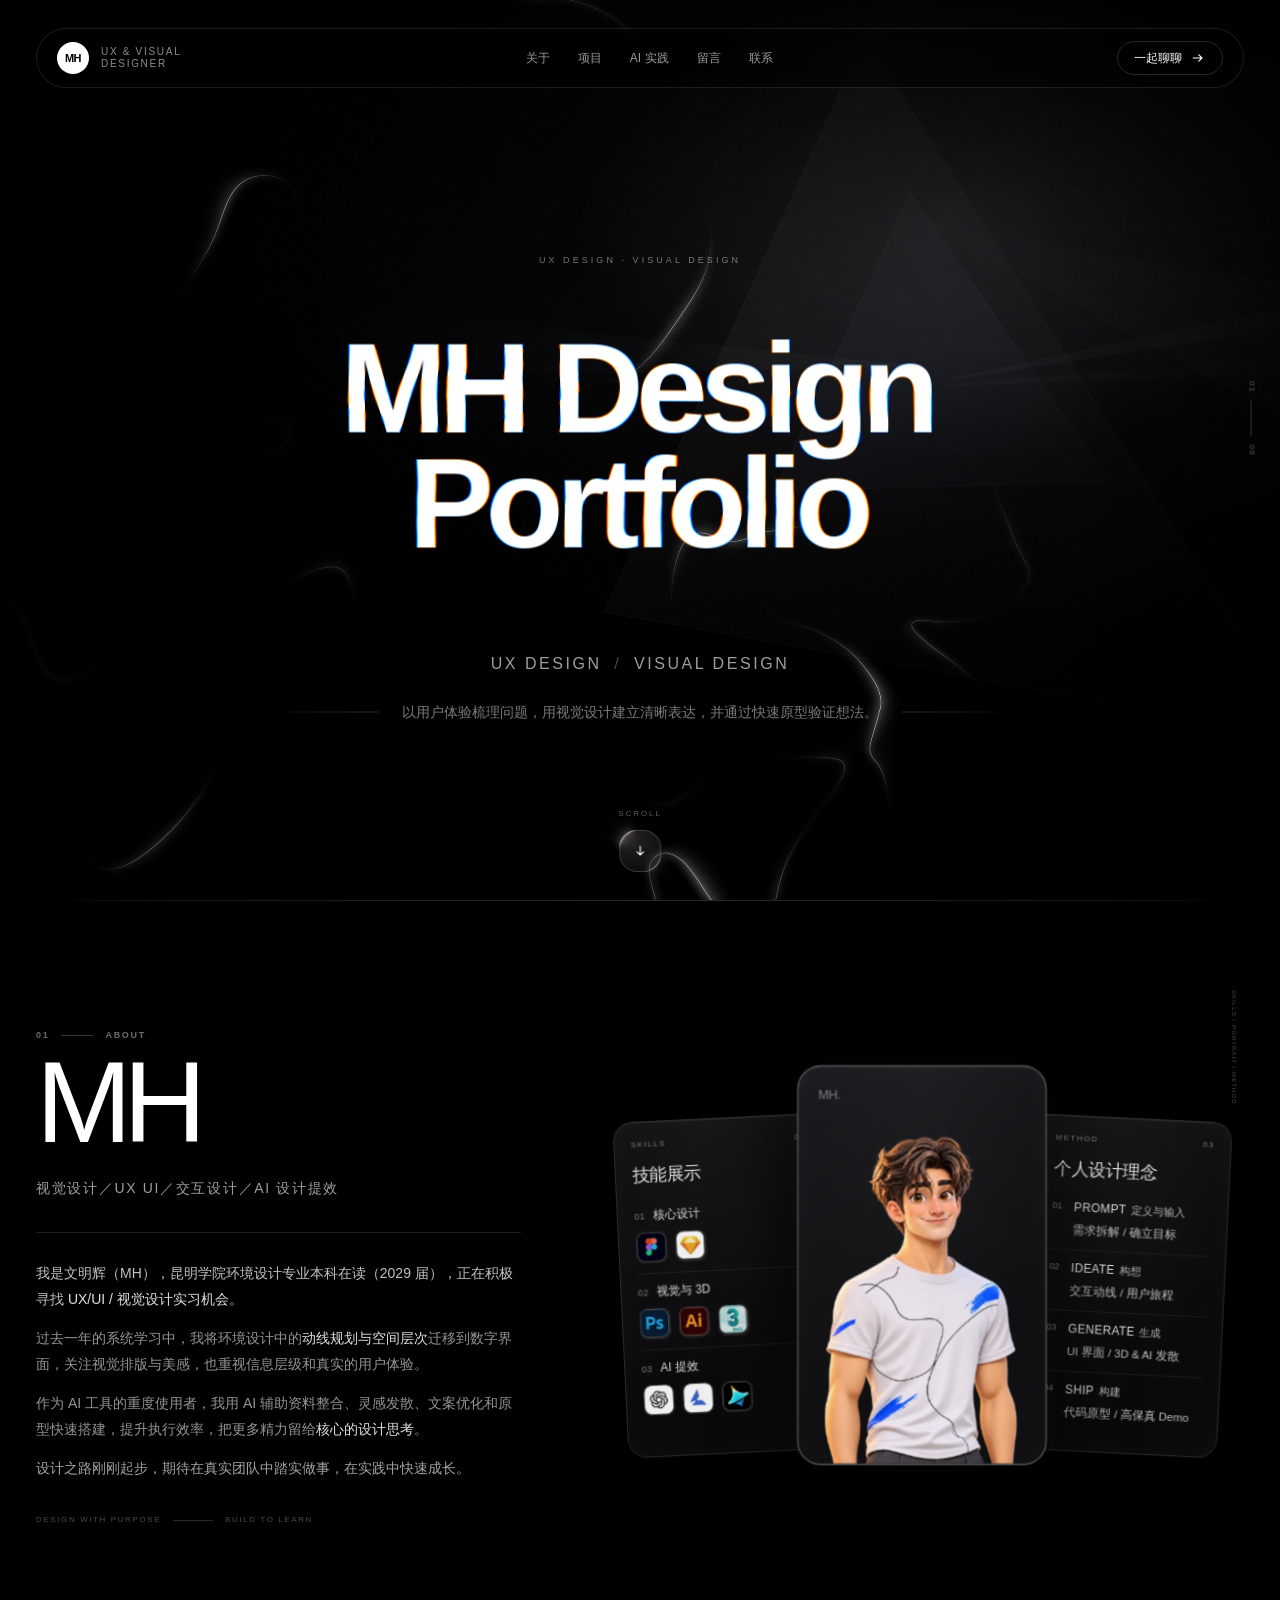
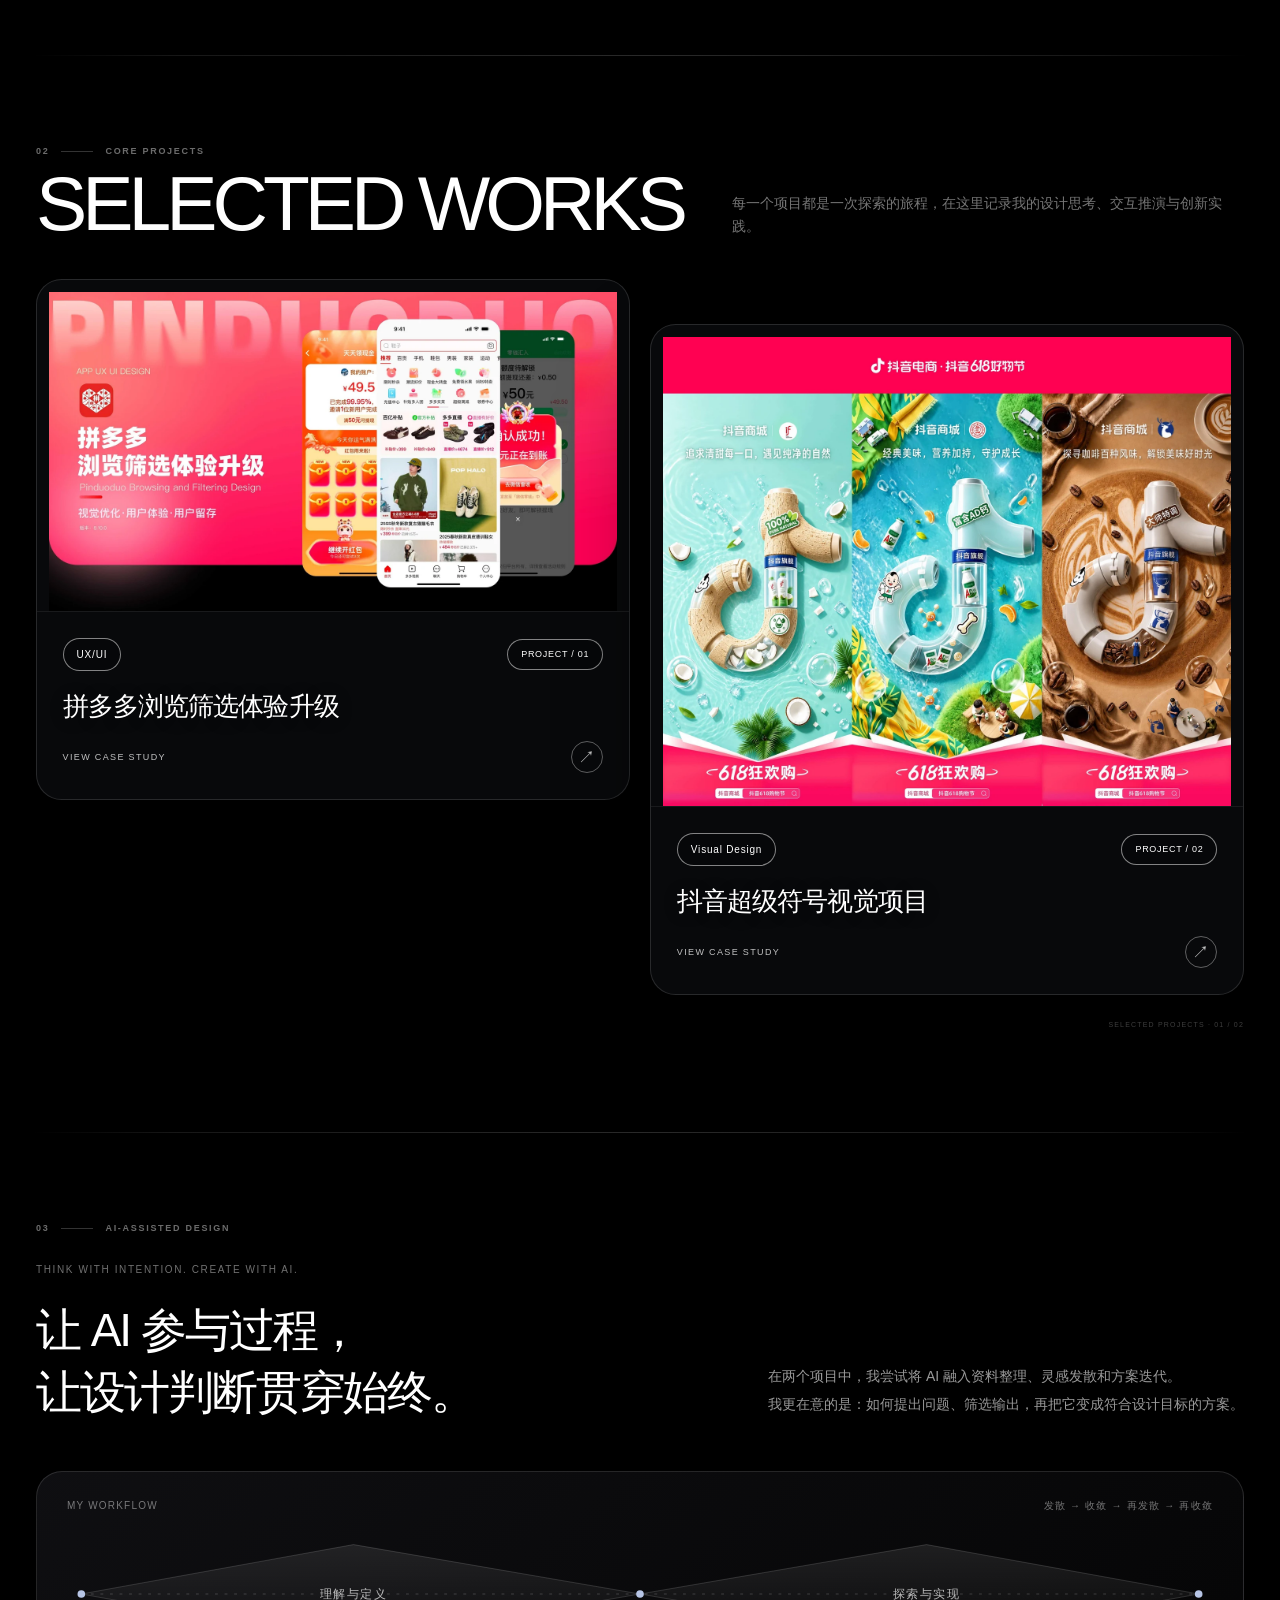
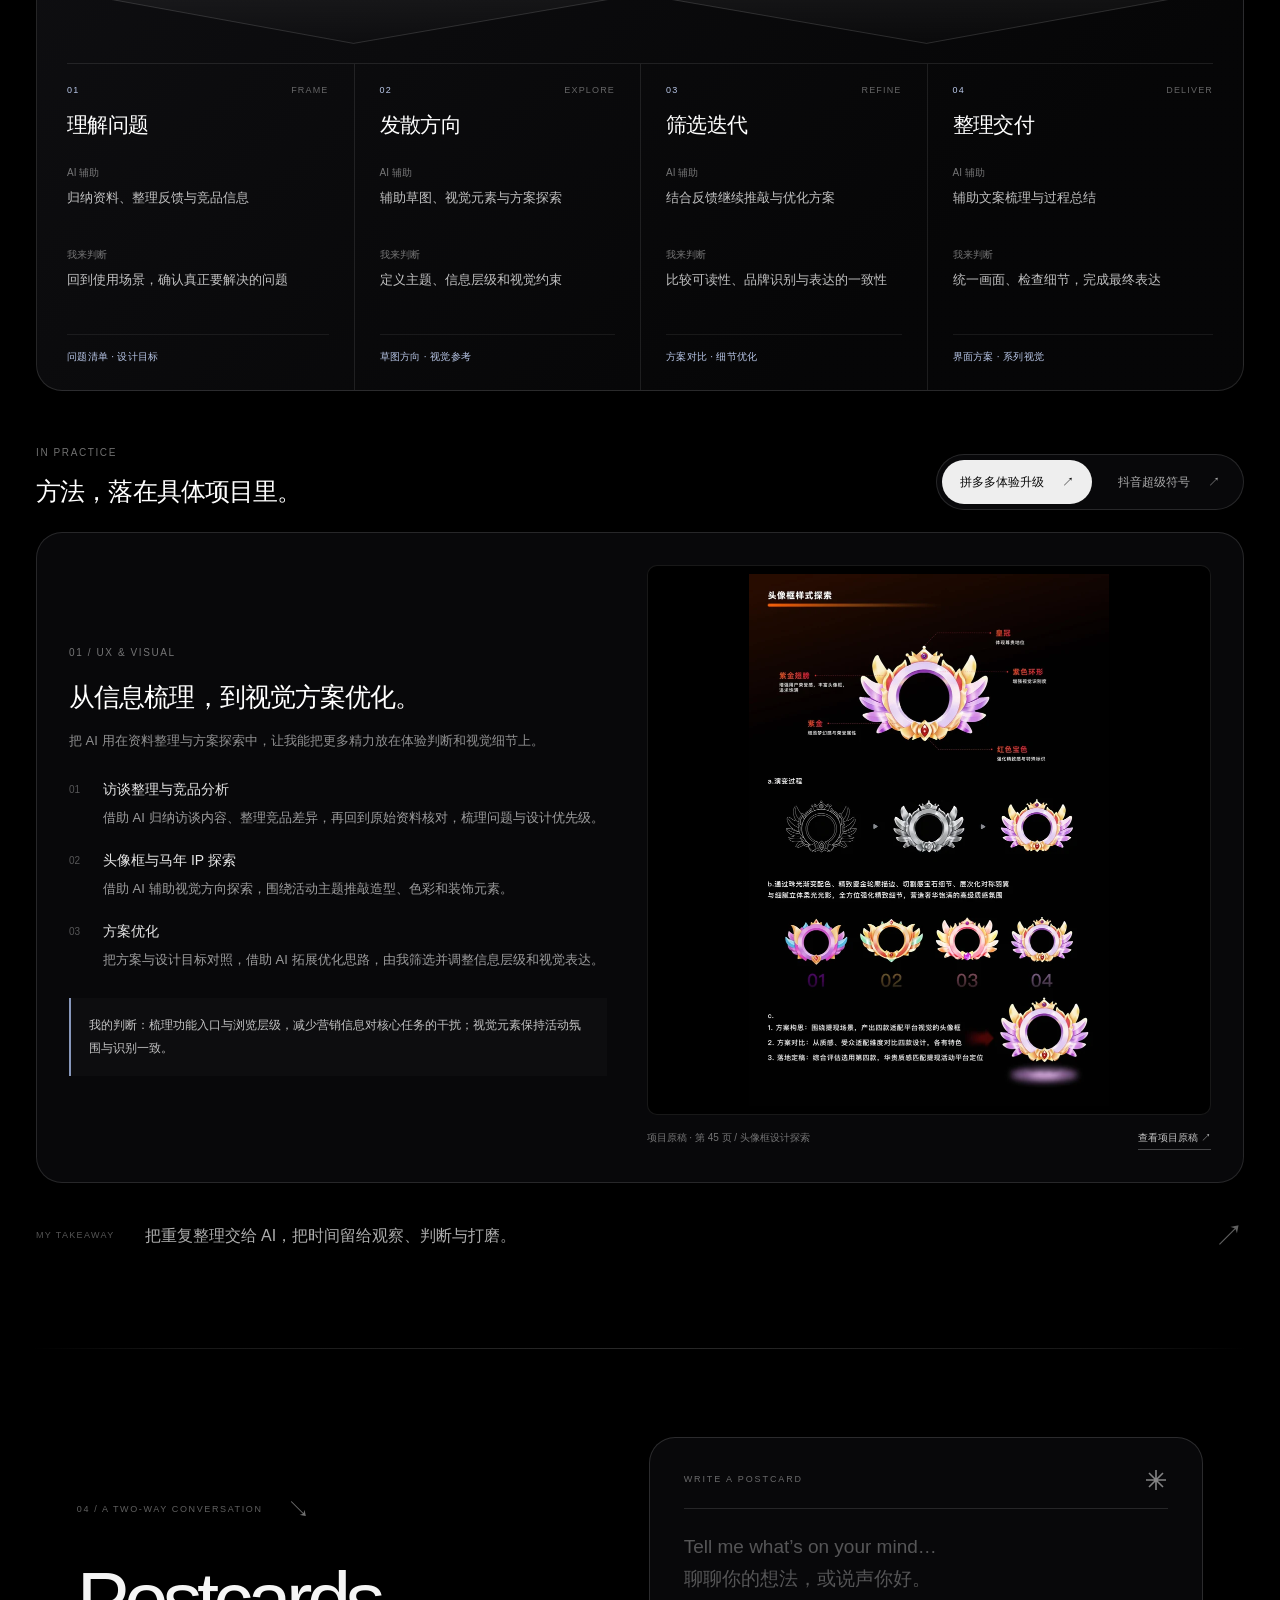
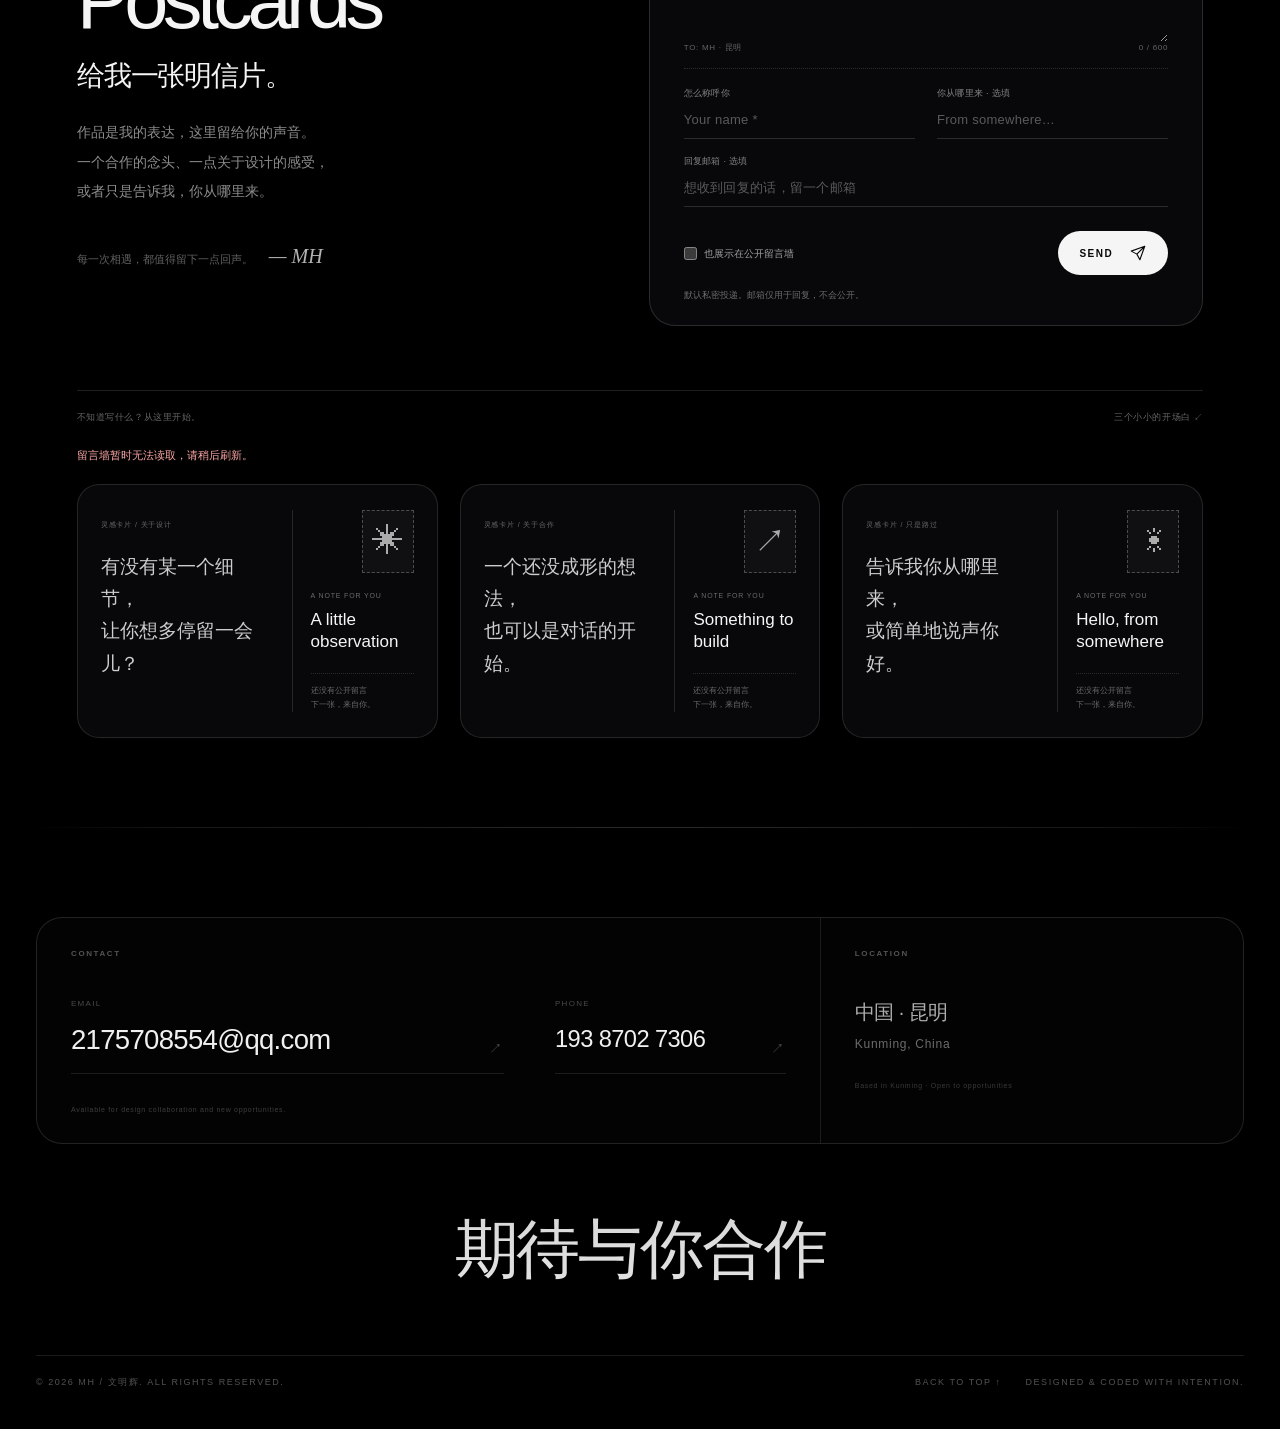
==== commit ab4ee73b: "Restore original content and visual effects; add separate connection test" ====
--- a/index.html
+++ b/index.html
@@ -20,11 +20,11 @@
     <link rel="icon" type="image/svg+xml" href="/mh-favicon.svg" />
     <link rel="manifest" href="/site.webmanifest" />
     <title>文明辉（MH）— UX & Visual Designer</title>
-    <script type="module" crossorigin src="/assets/index-BP4S3PKI.js"></script>
-    <link rel="stylesheet" crossorigin href="/assets/index-D7kHF0rB.css">
+    <script type="module" crossorigin src="/assets/index-AzMheu8t.js"></script>
+    <link rel="stylesheet" crossorigin href="/assets/index-DKNbmSQc.css">
   <link rel="canonical" href="https://wmh-6.github.io/" /></head>
   <body>
-    <div id="root"><div class="min-h-screen bg-black text-white"><canvas class="prism-canvas" aria-hidden="true"></canvas><header class="portfolio-header fixed inset-x-0 top-0 z-50 px-5 pt-5 md:px-9 md:pt-7"><div class="portfolio-nav-shell mx-auto flex max-w-[1600px] items-center justify-between rounded-full border border-white/10 bg-black/35 px-4 py-3 backdrop-blur-xl md:px-5"><a href="#top" class="group flex items-center gap-3" aria-label="文明辉作品集首页"><span class="grid size-8 place-items-center rounded-full bg-white text-[11px] font-bold tracking-[-0.04em] text-black transition-transform group-hover:rotate-6">MH</span><span class="hidden text-[10px] font-medium uppercase leading-tight tracking-[0.17em] text-white/55 sm:block">UX &amp; Visual<br/>Designer</span></a><nav class="hidden items-center gap-7 md:flex" aria-label="主导航"><a href="#about" class="nav-link text-xs text-white/60 transition-colors hover:text-white">关于</a><a href="#works" class="nav-link text-xs text-white/60 transition-colors hover:text-white">项目</a><a href="#ai-practice" class="nav-link text-xs text-white/60 transition-colors hover:text-white">AI 实践</a><a href="#postcards" class="nav-link text-xs text-white/60 transition-colors hover:text-white">留言</a><a href="#contact" class="nav-link text-xs text-white/60 transition-colors hover:text-white">联系</a></nav><a href="/wechat.html" data-prefetch="true" class="hidden items-center gap-2 rounded-full border border-white/15 px-4 py-2 text-xs text-white transition-colors hover:border-white/40 hover:bg-white hover:text-black md:flex">一起聊聊 <svg class="size-4" viewBox="0 0 20 20" fill="none" aria-hidden="true"><path d="M4 10h11M11 6l4 4-4 4" stroke="currentColor" stroke-width="1.4" stroke-linecap="round" stroke-linejoin="round"></path></svg></a><button type="button" class="grid size-9 place-items-center rounded-full border border-white/10 md:hidden" aria-expanded="false" aria-controls="mobile-menu" aria-label="打开菜单"><span class="relative block h-3.5 w-4"><i class="absolute left-0 top-1 block h-px w-4 bg-white transition-transform "></i><i class="absolute bottom-1 left-0 block h-px w-4 bg-white transition-transform "></i></span></button></div><div id="mobile-menu" inert="" aria-hidden="true" class="mt-2 overflow-hidden rounded-[24px] border border-white/10 bg-[#090909]/95 backdrop-blur-2xl transition-all duration-300 md:hidden pointer-events-none max-h-0 opacity-0"><nav class="flex flex-col p-5" aria-label="移动端导航"><a href="#about" class="flex items-center justify-between border-b border-white/8 py-4 text-lg text-white/85 last:border-0"><span>关于</span><span class="text-[10px] text-white/35">0<!-- -->1</span></a><a href="#works" class="flex items-center justify-between border-b border-white/8 py-4 text-lg text-white/85 last:border-0"><span>项目</span><span class="text-[10px] text-white/35">0<!-- -->2</span></a><a href="#ai-practice" class="flex items-center justify-between border-b border-white/8 py-4 text-lg text-white/85 last:border-0"><span>AI 实践</span><span class="text-[10px] text-white/35">0<!-- -->3</span></a><a href="#postcards" class="flex items-center justify-between border-b border-white/8 py-4 text-lg text-white/85 last:border-0"><span>留言</span><span class="text-[10px] text-white/35">0<!-- -->4</span></a><a href="#contact" class="flex items-center justify-between border-b border-white/8 py-4 text-lg text-white/85 last:border-0"><span>联系</span><span class="text-[10px] text-white/35">0<!-- -->5</span></a><a href="/wechat.html" data-prefetch="true" class="mt-3 flex min-h-12 items-center justify-between rounded-full bg-white px-5 text-base text-black">一起聊聊 <svg class="size-5" viewBox="0 0 20 20" fill="none" aria-hidden="true"><path d="M4 10h11M11 6l4 4-4 4" stroke="currentColor" stroke-width="1.4" stroke-linecap="round" stroke-linejoin="round"></path></svg></a></nav></div></header><aside class="page-index" aria-hidden="true"><span>0<!-- -->1</span><i></i><span>06</span></aside><main class="portfolio-main relative z-10"><section id="top" class="screen-section hero-section relative flex h-[100svh] min-h-[100svh] items-center justify-center overflow-hidden px-5 pb-24 pt-28 md:px-9 md:pb-24 md:pt-32"><video class="hero-video" muted="" loop="" playsInline="" preload="none" poster="/hero-poster.svg"></video><div class="hero-video-overlay"></div><div class="hero-flux-layer" aria-hidden="true"></div><div class="hero-content relative z-10 mx-auto w-full max-w-[1500px] text-center"><p class="hero-eyebrow mb-5 text-[9px] font-medium uppercase tracking-[0.34em] text-white/44 md:mb-7">UX Design · Visual Design</p><h1 class="hero-portfolio-title hero-warp-title"><span class="sr-only">MH Design Portfolio</span><!--$--><div class="hero-title-placeholder" role="img" aria-label="MH Design
+    <div id="root"><div class="min-h-screen bg-black text-white"><canvas class="prism-canvas" aria-hidden="true"></canvas><header class="portfolio-header fixed inset-x-0 top-0 z-50 px-5 pt-5 md:px-9 md:pt-7"><div class="portfolio-nav-shell mx-auto flex max-w-[1600px] items-center justify-between rounded-full border border-white/10 bg-black/35 px-4 py-3 backdrop-blur-xl md:px-5"><a href="#top" class="group flex items-center gap-3" aria-label="文明辉作品集首页"><span class="grid size-8 place-items-center rounded-full bg-white text-[11px] font-bold tracking-[-0.04em] text-black transition-transform group-hover:rotate-6">MH</span><span class="hidden text-[10px] font-medium uppercase leading-tight tracking-[0.17em] text-white/55 sm:block">UX &amp; Visual<br/>Designer</span></a><nav class="hidden items-center gap-7 md:flex" aria-label="主导航"><a href="#about" class="nav-link text-xs text-white/60 transition-colors hover:text-white">关于</a><a href="#works" class="nav-link text-xs text-white/60 transition-colors hover:text-white">项目</a><a href="#ai-practice" class="nav-link text-xs text-white/60 transition-colors hover:text-white">AI 实践</a><a href="#postcards" class="nav-link text-xs text-white/60 transition-colors hover:text-white">留言</a><a href="#contact" class="nav-link text-xs text-white/60 transition-colors hover:text-white">联系</a></nav><a href="/wechat.html" data-prefetch="true" class="hidden items-center gap-2 rounded-full border border-white/15 px-4 py-2 text-xs text-white transition-colors hover:border-white/40 hover:bg-white hover:text-black md:flex">一起聊聊 <svg class="size-4" viewBox="0 0 20 20" fill="none" aria-hidden="true"><path d="M4 10h11M11 6l4 4-4 4" stroke="currentColor" stroke-width="1.4" stroke-linecap="round" stroke-linejoin="round"></path></svg></a><button type="button" class="grid size-9 place-items-center rounded-full border border-white/10 md:hidden" aria-expanded="false" aria-controls="mobile-menu" aria-label="打开菜单"><span class="relative block h-3.5 w-4"><i class="absolute left-0 top-1 block h-px w-4 bg-white transition-transform "></i><i class="absolute bottom-1 left-0 block h-px w-4 bg-white transition-transform "></i></span></button></div><div id="mobile-menu" inert="" aria-hidden="true" class="mt-2 overflow-hidden rounded-[24px] border border-white/10 bg-[#090909]/95 backdrop-blur-2xl transition-all duration-300 md:hidden pointer-events-none max-h-0 opacity-0"><nav class="flex flex-col p-5" aria-label="移动端导航"><a href="#about" class="flex items-center justify-between border-b border-white/8 py-4 text-lg text-white/85 last:border-0"><span>关于</span><span class="text-[10px] text-white/35">0<!-- -->1</span></a><a href="#works" class="flex items-center justify-between border-b border-white/8 py-4 text-lg text-white/85 last:border-0"><span>项目</span><span class="text-[10px] text-white/35">0<!-- -->2</span></a><a href="#ai-practice" class="flex items-center justify-between border-b border-white/8 py-4 text-lg text-white/85 last:border-0"><span>AI 实践</span><span class="text-[10px] text-white/35">0<!-- -->3</span></a><a href="#postcards" class="flex items-center justify-between border-b border-white/8 py-4 text-lg text-white/85 last:border-0"><span>留言</span><span class="text-[10px] text-white/35">0<!-- -->4</span></a><a href="#contact" class="flex items-center justify-between border-b border-white/8 py-4 text-lg text-white/85 last:border-0"><span>联系</span><span class="text-[10px] text-white/35">0<!-- -->5</span></a><a href="/wechat.html" data-prefetch="true" class="mt-3 flex min-h-12 items-center justify-between rounded-full bg-white px-5 text-base text-black">一起聊聊 <svg class="size-5" viewBox="0 0 20 20" fill="none" aria-hidden="true"><path d="M4 10h11M11 6l4 4-4 4" stroke="currentColor" stroke-width="1.4" stroke-linecap="round" stroke-linejoin="round"></path></svg></a></nav></div></header><aside class="page-index" aria-hidden="true"><span>0<!-- -->1</span><i></i><span>06</span></aside><main class="portfolio-main relative z-10"><section id="top" class="screen-section hero-section relative flex h-[100svh] min-h-[100svh] items-center justify-center overflow-hidden px-5 pb-24 pt-28 md:px-9 md:pb-24 md:pt-32"><video class="hero-video" autoPlay="" muted="" loop="" playsInline="" preload="metadata" poster="/hero-poster.svg"><source src="/hero-loop.mp4" type="video/mp4"/></video><div class="hero-video-overlay"></div><div class="hero-flux-layer" aria-hidden="true"></div><div class="hero-content relative z-10 mx-auto w-full max-w-[1500px] text-center"><p class="hero-eyebrow mb-5 text-[9px] font-medium uppercase tracking-[0.34em] text-white/44 md:mb-7">UX Design · Visual Design</p><h1 class="hero-portfolio-title hero-warp-title"><span class="sr-only">MH Design Portfolio</span><!--$--><div class="hero-title-placeholder" role="img" aria-label="MH Design
 Portfolio"><span aria-hidden="true">MH Design
 Portfolio</span></div><!--/$--></h1><p class="hero-disciplines mx-auto mt-7 max-w-4xl text-[clamp(.72rem,1.25vw,1rem)] font-medium uppercase leading-relaxed tracking-[0.16em] text-white/62 md:mt-9">UX Design <i>/</i> Visual Design</p><div class="hero-intro mx-auto mt-5 flex max-w-3xl items-center gap-4 md:mt-6 md:gap-6"><i class="h-px flex-1 bg-gradient-to-r from-transparent to-white/18"></i><p class="max-w-xl text-xs leading-relaxed text-white/48 md:text-sm">以用户体验梳理问题，用视觉设计建立清晰表达，并通过快速原型验证想法。</p><i class="h-px flex-1 bg-gradient-to-l from-transparent to-white/18"></i></div></div><div class="hero-scroll-cue group absolute bottom-5 left-1/2 z-10 flex -translate-x-1/2 flex-col items-center gap-2.5 text-[8px] uppercase tracking-[0.24em] text-white/36 transition-colors hover:text-white md:bottom-7"><span>Scroll</span><span class="hero-scroll-arrow"><!--$--><a class="hero-scroll-specular hero-scroll-static" href="#about" role="button" aria-label="向下浏览个人介绍" aria-controls="about"><svg class="size-4 rotate-90" viewBox="0 0 20 20" fill="none" aria-hidden="true"><path d="M4 10h11M11 6l4 4-4 4" stroke="currentColor" stroke-width="1.4" stroke-linecap="round" stroke-linejoin="round"></path></svg></a><!--/$--></span></div></section><section id="about" class="screen-section about-section flex items-center px-5 md:px-9"><div class="mx-auto grid w-full max-w-[1500px] gap-7 xl:grid-cols-[0.86fr_1.14fr] xl:items-center xl:gap-20 2xl:gap-24"><div class="about-copy" data-reveal="true"><div class="flex items-center gap-3 text-[9px] font-semibold uppercase tracking-[0.19em] text-white/42"><span>01</span><i class="h-px w-8 bg-white/20"></i><span>About</span></div><h2 class="mt-3 text-[clamp(4.2rem,9vw,9rem)] font-medium leading-[0.82] tracking-[-0.075em]">MH</h2><p class="about-subtitle mt-5 max-w-xl text-[11px] font-medium leading-relaxed tracking-[0.12em] text-white/62 md:mt-7 md:text-sm">视觉设计／UX UI／交互设计／AI 设计提效</p><div class="about-body mt-6 max-w-2xl border-t border-white/12 pt-6 md:mt-8 md:pt-7"><p class="about-lead">我是文明辉（MH），昆明学院环境设计专业本科在读（2029 届），正在积极寻找 <strong>UX/UI / 视觉设计实习机会</strong>。</p><p>过去一年的系统学习中，我将环境设计中的<strong>动线规划与空间层次</strong>迁移到数字界面，关注视觉排版与美感，也重视信息层级和真实的用户体验。</p><p>作为 AI 工具的重度使用者，我用 AI 辅助资料整合、灵感发散、文案优化和原型快速搭建，提升执行效率，把更多精力留给<strong>核心的设计思考</strong>。</p><p class="about-outlook">设计之路刚刚起步，期待在真实团队中踏实做事，在实践中快速成长。</p></div><div class="about-signature mt-6 flex items-center gap-3 text-[8px] uppercase tracking-[0.2em] text-white/28 md:mt-8"><span>Design with purpose</span><i class="h-px w-10 bg-white/16"></i><span>Build to learn</span></div></div><div class="about-gallery-wrap"><div class="about-gallery" data-active="1" data-reveal="true"><figure class="about-photo-card about-photo-1 about-skills-card" role="button" tabindex="0" aria-label="选择核心技能与软件图标展示" aria-pressed="false" data-selected="false"><div class="about-photo-float"><div class="about-card-surface"><div class="about-card-topline"><span>SKILLS</span><span>01</span></div><h3>技能展示</h3><div class="about-skill-groups"><div class="about-skill-group"><div class="about-skill-heading"><span>0<!-- -->1</span><strong>核心设计</strong></div><div class="about-skill-tools"><img class="about-app-icon" src="/media/v1/figma-172.e42560135f93.webp" width="172" height="172" alt="Figma" decoding="async" fetchPriority="low"/><img class="about-app-icon" src="/media/v1/sketch-172.577a8661d4a9.webp" width="172" height="172" alt="Sketch" decoding="async" fetchPriority="low"/></div></div><div class="about-skill-group"><div class="about-skill-heading"><span>0<!-- -->2</span><strong>视觉与 3D</strong></div><div class="about-skill-tools"><img class="about-app-icon" src="/media/v1/photoshop-172.c30bcb50a4e8.webp" width="172" height="172" alt="Photoshop" decoding="async" fetchPriority="low"/><img class="about-app-icon" src="/media/v1/illustrator-172.a53385ccc3dd.webp" width="172" height="172" alt="Illustrator" decoding="async" fetchPriority="low"/><img class="about-app-icon" src="/media/v1/3ds-max-172.290e17227a06.webp" width="172" height="172" alt="3ds Max" decoding="async" fetchPriority="low"/></div></div><div class="about-skill-group"><div class="about-skill-heading"><span>0<!-- -->3</span><strong>AI 提效</strong></div><div class="about-skill-tools"><img class="about-app-icon" src="/media/v1/chatgpt-172.5ead24776af7.webp" width="172" height="172" alt="ChatGPT" decoding="async" fetchPriority="low"/><img class="about-app-icon" src="/media/v1/ai-assistant-172.71abd6546b30.webp" width="172" height="172" alt="AI 辅助工具" decoding="async" fetchPriority="low"/><img class="about-app-icon" src="/media/v1/ai-generation-172.96c37cefbab1.webp" width="172" height="172" alt="AI 生成工具" decoding="async" fetchPriority="low"/></div></div></div></div></div></figure><figure class="about-photo-card about-photo-2 about-portrait-card" role="button" tabindex="0" aria-label="选择文明辉个人卡通肖像" aria-pressed="true" data-selected="true"><div class="about-photo-float"><div class="about-card-surface about-portrait-surface"><img src="/media/v1/portrait-768.85203692046f.webp" srcSet="/media/v1/portrait-384.e4d17f0b5b6f.webp 384w, /media/v1/portrait-768.85203692046f.webp 768w, /media/v1/portrait-1089.ba14297c95a1.webp 1089w" sizes="(max-width: 767px) 76vw, (max-width: 1279px) 44vw, 30vw" decoding="async" fetchPriority="low" width="1089" height="1445" alt="文明辉个人卡通肖像"/><span class="about-portrait-mark" aria-hidden="true">MH.</span></div></div></figure><figure class="about-photo-card about-photo-3 about-method-card" role="button" tabindex="0" aria-label="选择个人设计理念四步方法" aria-pressed="false" data-selected="false"><div class="about-photo-float"><div class="about-card-surface"><div class="about-card-topline"><span>METHOD</span><span>03</span></div><h3>个人设计理念</h3><div class="about-design-steps"><div class="about-design-step"><span>0<!-- -->1</span><div><strong>PROMPT<em>定义与输入</em></strong><p>需求拆解 / 确立目标</p></div></div><div class="about-design-step"><span>0<!-- -->2</span><div><strong>IDEATE<em>构想</em></strong><p>交互动线 / 用户旅程</p></div></div><div class="about-design-step"><span>0<!-- -->3</span><div><strong>GENERATE<em>生成</em></strong><p>UI 界面 / 3D &amp; AI 发散</p></div></div><div class="about-design-step"><span>0<!-- -->4</span><div><strong>SHIP<em>构建</em></strong><p>代码原型 / 高保真 Demo</p></div></div></div></div></div></figure><span class="about-gallery-note">SKILLS / PORTRAIT / METHOD</span></div><p class="about-gallery-hint">← 左右滑动，查看技能与设计理念 →</p></div></div></section><section id="works" class="screen-section works-section flex flex-col overflow-hidden px-5 md:px-9"><div class="mx-auto flex min-h-0 w-full max-w-[1600px] flex-1 flex-col"><div class="works-heading grid shrink-0 gap-4 md:grid-cols-[1fr_0.78fr] md:items-end md:gap-10" data-reveal="true"><div><div class="flex items-center gap-3 text-[9px] font-semibold uppercase tracking-[0.19em] text-white/42"><span>02</span><i class="h-px w-8 bg-white/20"></i><span>Core projects</span></div><h2 class="mt-3 text-[clamp(2.7rem,6vw,7rem)] font-medium leading-[0.88] tracking-[-0.065em]">SELECTED WORKS</h2></div><p class="max-w-xl text-xs leading-relaxed text-white/46 md:justify-self-end md:text-sm">每一个项目都是一次探索的旅程，在这里记录我的设计思考、交互推演与创新实践。</p></div><div class="works-projects min-h-0 flex-1" data-reveal="true"><div class="dual-projects" data-focus="none" role="region" aria-label="两个同等重要的核心项目"><a href="/projects/pdd-browse-filter/index.html" data-prefetch="" class="dual-project-card  " tabindex="0" aria-label="查看拼多多浏览筛选体验升级完整项目"><div class="dual-project-cover project-cover-slate is-original-cover" style="--cover-ratio:3000 / 1688"><img class="dual-project-original-cover" src="/projects/pdd-browse-filter/optimized/page-01-1440.03fbb031c8fd.webp" srcSet="/projects/pdd-browse-filter/optimized/page-01-720.3c6107792934.webp 720w, /projects/pdd-browse-filter/optimized/page-01-1440.03fbb031c8fd.webp 1440w, /projects/pdd-browse-filter/optimized/page-01-2160.d66207a3f433.webp 2160w" sizes="(max-width: 767px) 100vw, 58vw" width="3000" height="1688" alt="拼多多浏览筛选体验升级项目封面，PDF 第 1 页" decoding="async" fetchPriority="low"/></div><div class="dual-project-meta"><div class="dual-project-topline"><div class="project-tags"><span>UX/UI</span></div><span class="dual-project-number">PROJECT / <!-- -->01</span></div><h3>拼多多浏览筛选体验升级</h3><span class="dual-project-link">VIEW CASE STUDY <b>↗</b></span></div></a><a href="/projects/douyin-super-symbol/index.html" data-prefetch="" class="dual-project-card  " tabindex="0" aria-label="查看抖音超级符号视觉项目完整项目"><div class="dual-project-cover project-cover-blue is-original-cover" style="--cover-ratio:3600 / 2976"><img class="dual-project-original-cover" src="/projects/douyin-super-symbol/optimized/page-01-1440.0f49dc44fc6d.webp" srcSet="/projects/douyin-super-symbol/optimized/page-01-720.d3c182770877.webp 720w, /projects/douyin-super-symbol/optimized/page-01-1440.0f49dc44fc6d.webp 1440w, /projects/douyin-super-symbol/optimized/page-01-2160.cc30383b15d0.webp 2160w" sizes="(max-width: 767px) 100vw, 58vw" width="3600" height="2976" alt="抖音超级符号视觉项目项目封面，PDF 第 1 页" decoding="async" fetchPriority="low"/></div><div class="dual-project-meta"><div class="dual-project-topline"><div class="project-tags"><span>Visual Design</span></div><span class="dual-project-number">PROJECT / <!-- -->02</span></div><h3>抖音超级符号视觉项目</h3><span class="dual-project-link">VIEW CASE STUDY <b>↗</b></span></div></a><span class="dual-projects-hint">SELECTED PROJECTS · 01 / 02</span></div></div></div></section><section id="ai-practice" class="normal-section ai-practice-section px-5 md:px-9" aria-labelledby="ai-practice-title"><div class="ai-practice-inner"><div class="flex items-center gap-3 text-[9px] font-semibold uppercase tracking-[0.19em] text-white/42"><span>03</span><i class="h-px w-8 bg-white/20"></i><span>AI-assisted design</span></div><div class="ai-practice-heading"><div><p class="ai-practice-eyebrow">THINK WITH INTENTION. CREATE WITH AI.</p><h2 id="ai-practice-title">让 AI 参与过程，<br/>让设计判断贯穿始终。</h2></div><p class="ai-practice-intro">在两个项目中，我尝试将 AI 融入资料整理、灵感发散和方案迭代。<br/>我更在意的是：如何提出问题、筛选输出，再把它变成符合设计目标的方案。</p></div><div class="ai-process" aria-label="我的 AI 辅助设计流程"><div class="ai-process-heading"><span>MY WORKFLOW</span><span>发散 → 收敛 → 再发散 → 再收敛</span></div><div class="ai-process-diagram" aria-hidden="true"><svg viewBox="0 0 1200 120" preserveAspectRatio="none"><defs><linearGradient id="ai-process-fill" x1="0" y1="0" x2="0" y2="1"><stop stop-color="#fff" stop-opacity=".09"></stop><stop offset="1" stop-color="#fff" stop-opacity=".01"></stop></linearGradient></defs><path d="M15 60 300 8 600 60 900 8 1185 60 900 112 600 60 300 112Z" fill="url(#ai-process-fill)" stroke="#ffffff25"></path><path d="M15 60H1185" stroke="#ffffff30" stroke-dasharray="3 7"></path><circle cx="15" cy="60" r="4" fill="#b7c5e6"></circle><circle cx="600" cy="60" r="4" fill="#b7c5e6"></circle><circle cx="1185" cy="60" r="4" fill="#b7c5e6"></circle></svg><span>理解与定义</span><span>探索与实现</span></div><ol class="ai-stages"><li><div class="ai-stage-number"><span>0<!-- -->1</span><span>FRAME</span></div><h3>理解问题</h3><dl><div><dt>AI 辅助</dt><dd>归纳资料、整理反馈与竞品信息</dd></div><div><dt>我来判断</dt><dd>回到使用场景，确认真正要解决的问题</dd></div></dl><p class="ai-stage-output">问题清单 · 设计目标</p></li><li><div class="ai-stage-number"><span>0<!-- -->2</span><span>EXPLORE</span></div><h3>发散方向</h3><dl><div><dt>AI 辅助</dt><dd>辅助草图、视觉元素与方案探索</dd></div><div><dt>我来判断</dt><dd>定义主题、信息层级和视觉约束</dd></div></dl><p class="ai-stage-output">草图方向 · 视觉参考</p></li><li><div class="ai-stage-number"><span>0<!-- -->3</span><span>REFINE</span></div><h3>筛选迭代</h3><dl><div><dt>AI 辅助</dt><dd>结合反馈继续推敲与优化方案</dd></div><div><dt>我来判断</dt><dd>比较可读性、品牌识别与表达的一致性</dd></div></dl><p class="ai-stage-output">方案对比 · 细节优化</p></li><li><div class="ai-stage-number"><span>0<!-- -->4</span><span>DELIVER</span></div><h3>整理交付</h3><dl><div><dt>AI 辅助</dt><dd>辅助文案梳理与过程总结</dd></div><div><dt>我来判断</dt><dd>统一画面、检查细节，完成最终表达</dd></div></dl><p class="ai-stage-output">界面方案 · 系列视觉</p></li></ol></div><div class="ai-case-heading"><div><span class="ai-small-label">IN PRACTICE</span><h3>方法，落在具体项目里。</h3></div><div class="ai-case-tabs" role="tablist" aria-label="切换 AI 项目实践"><button id="ai-tab-pdd" type="button" role="tab" aria-selected="true" aria-controls="ai-case-panel" tabindex="0">拼多多体验升级<span aria-hidden="true">↗</span></button><button id="ai-tab-douyin" type="button" role="tab" aria-selected="false" aria-controls="ai-case-panel" tabindex="-1">抖音超级符号<span aria-hidden="true">↗</span></button></div></div><div class="ai-case-panel" id="ai-case-panel" role="tabpanel" aria-labelledby="ai-tab-pdd" tabindex="0"><div class="ai-case-copy"><span class="ai-small-label">01 / UX &amp; VISUAL</span><h4>从信息梳理，到视觉方案优化。</h4><p class="ai-case-description">把 AI 用在资料整理与方案探索中，让我能把更多精力放在体验判断和视觉细节上。</p><ol><li><span>0<!-- -->1</span><div><h5>访谈整理与竞品分析</h5><p>借助 AI 归纳访谈内容、整理竞品差异，再回到原始资料核对，梳理问题与设计优先级。</p></div></li><li><span>0<!-- -->2</span><div><h5>头像框与马年 IP 探索</h5><p>借助 AI 辅助视觉方向探索，围绕活动主题推敲造型、色彩和装饰元素。</p></div></li><li><span>0<!-- -->3</span><div><h5>方案优化</h5><p>把方案与设计目标对照，借助 AI 拓展优化思路，由我筛选并调整信息层级和视觉表达。</p></div></li></ol><p class="ai-case-decision">我的判断：梳理功能入口与浏览层级，减少营销信息对核心任务的干扰；视觉元素保持活动氛围与识别一致。</p></div><figure class="ai-case-evidence" data-project="pdd"><a href="/projects/pdd-browse-filter/index.html#page-45" data-prefetch="true" aria-label="查看项目原稿 · 第 45 页 / 头像框设计探索"><img src="/projects/pdd-browse-filter/optimized/page-45-1440.758396c1b738.webp" srcSet="/projects/pdd-browse-filter/optimized/page-45-720.35800800ab96.webp 720w, /projects/pdd-browse-filter/optimized/page-45-1440.758396c1b738.webp 1440w, /projects/pdd-browse-filter/optimized/page-45-2160.f0c67fe6f468.webp 2160w" sizes="(max-width: 767px) 85vw, 48vw" width="3000" height="4428" alt="项目原稿 · 第 45 页 / 头像框设计探索" loading="lazy" decoding="async"/></a><figcaption><span>项目原稿 · 第 45 页 / 头像框设计探索</span><a href="/projects/pdd-browse-filter/index.html#page-45" data-prefetch="true">查看项目原稿 ↗</a></figcaption></figure></div><div class="ai-practice-closing"><span>MY TAKEAWAY</span><p>把重复整理交给 AI，<br class="ai-mobile-break"/>把时间留给观察、判断与打磨。</p><span class="ai-closing-mark" aria-hidden="true">↗</span></div></div></section><section id="postcards" class="normal-section postcards-section" aria-labelledby="postcards-title"><div class="postcards-inner"><div class="postcards-top"><div class="postcards-intro"><p class="postcards-kicker"><span>04 / A TWO-WAY CONVERSATION</span><span>↘</span></p><h2 id="postcards-title">Postcards<span>给我一张明信片。</span></h2><p class="postcards-description">作品是我的表达，这里留给你的声音。<br/>一个合作的念头、一点关于设计的感受，<br class="postcards-desktop-break"/>或者只是告诉我，你从哪里来。</p><p class="postcards-signoff">每一次相遇，都值得留下一点回声。<span>— MH</span></p></div><div class="postcard-compose "><div class="postcard-paper-heading"><span>WRITE A POSTCARD</span><span class="postcard-paper-star" aria-hidden="true"><svg viewBox="0 0 24 24" width="24" height="24" fill="none"><path d="M12 2v20M2 12h20M5 5l14 14M5 19L19 5" stroke="currentColor" stroke-width="1.6"></path></svg></span></div><form><label class="sr-only" for="postcard-message">想对我说的话</label><textarea id="postcard-message" name="message" maxLength="600" required="" placeholder="Tell me what’s on your mind…
 聊聊你的想法，或说声你好。"></textarea><div class="postcard-message-meta"><span>TO: MH · 昆明</span><span>0<!-- --> / 600</span></div><div class="postcard-fields"><label for="postcard-name">怎么称呼你<input id="postcard-name" maxLength="40" autoComplete="nickname" required="" placeholder="Your name *" name="name" value=""/></label><label for="postcard-location">你从哪里来 · 选填<input id="postcard-location" maxLength="60" autoComplete="address-level2" placeholder="From somewhere…" name="location" value=""/></label></div><label class="postcard-email" for="postcard-email">回复邮箱 · 选填<input id="postcard-email" type="email" maxLength="160" autoComplete="email" placeholder="想收到回复的话，留一个邮箱" name="email" value=""/></label><div class="postcard-send-row"><label class="postcard-public"><input type="checkbox" name="public"/><span>也展示在公开留言墙</span></label><button class="postcard-send" type="submit"><span>SEND</span><svg viewBox="0 0 24 24" fill="none" aria-hidden="true"><path d="m21 3-6.5 18-4-7.5L3 9.5 21 3Zm0 0L10.5 13.5" stroke="currentColor" stroke-width="1.5" stroke-linejoin="round" stroke-linecap="round"></path></svg></button></div><p class="postcard-privacy">默认私密投递。邮箱仅用于回复，不会公开。</p></form></div></div><div class="postcards-wall-heading"><span>不知道写什么？从这里开始。</span><span>三个小小的开场白 ↙</span></div><div class="postcards-wall"><article class="postcard-note postcard-prompt lilac"><div><span class="postcard-note-label">灵感卡片 / <!-- -->关于设计</span><p class="postcard-note-text">有没有某一个细节，
--- a/assets/index-DKNbmSQc.css
+++ b/assets/index-DKNbmSQc.css
@@ -0,0 +1 @@
+.ai-practice-inner{max-width:1600px;margin-inline:auto}.ai-practice-heading{display:grid;grid-template-columns:1.12fr 1fr;gap:60px;align-items:end;margin-top:26px}.ai-practice-eyebrow,.ai-small-label{font-size:10px;letter-spacing:.16em;color:#ffffff70}.ai-practice-eyebrow{margin:0 0 22px}.ai-practice-heading h2{margin:0;font-size:clamp(30px,3.6vw,58px);font-weight:450;line-height:1.35;letter-spacing:-.045em}.ai-practice-intro{max-width:490px;justify-self:end;margin:0 0 5px;font-size:14px;line-height:2;color:#fff9}.ai-process{margin-top:48px;padding:26px 30px 0;border:1px solid #ffffff20;border-radius:26px;background:linear-gradient(140deg,#151519b3,#070708d9 75%)}.ai-process-heading{display:flex;justify-content:space-between;gap:18px;font-size:10px;letter-spacing:.12em;color:#ffffff70}.ai-process-diagram{position:relative;height:114px;margin:24px 0 12px}.ai-process-diagram svg{width:100%;height:100%}.ai-process-diagram>span{position:absolute;left:25%;top:50%;transform:translate(-50%,-50%);font-size:12px;letter-spacing:.12em;color:#ffffffb3}.ai-process-diagram>span:last-child{left:75%}.ai-stages{display:grid;grid-template-columns:repeat(4,minmax(0,1fr));margin:0;padding:0;list-style:none}.ai-stages>li{min-width:0;padding:20px 25px 26px;border-top:1px solid #ffffff18}.ai-stages>li:first-child{padding-left:0}.ai-stages>li:last-child{padding-right:0}.ai-stages>li+li{border-left:1px solid #ffffff18}.ai-stage-number{display:flex;justify-content:space-between;gap:10px;font-size:9px;letter-spacing:.13em;color:#ffffff60}.ai-stage-number>span:first-child{color:#b7c5e6}.ai-stages h3{margin:12px 0 24px;font-size:21px;font-weight:450;letter-spacing:-.03em}.ai-stages dl{margin:0}.ai-stages dl>div+div{margin-top:17px}.ai-stages dt{margin-bottom:6px;font-size:10px;color:#ffffff70}.ai-stages dd{margin:0;min-height:44px;font-size:13px;line-height:1.8;color:#ffffffbf}.ai-stage-output{margin:22px 0 0;padding-top:14px;border-top:1px solid #ffffff12;font-size:10px;color:#b7c5e6;letter-spacing:.03em}.ai-case-heading{display:flex;align-items:end;justify-content:space-between;gap:28px;margin:48px 0 22px}.ai-case-heading h3{margin:10px 0 0;font-size:25px;font-weight:450;letter-spacing:-.035em}.ai-case-tabs{display:flex;gap:8px;padding:5px;border:1px solid #ffffff20;border-radius:99px;background:#08080a}.ai-case-tabs button{display:flex;align-items:center;gap:18px;min-height:44px;padding:10px 18px;border:0;border-radius:99px;font-size:12px;color:#ffffffa6;background:transparent;cursor:pointer;transition:background .2s,color .2s}.ai-case-tabs button[aria-selected=true]{background:#eee;color:#090909}.ai-case-tabs button:hover{color:#fff;background:#ffffff15}.ai-case-tabs button[aria-selected=true]:hover{background:#fff;color:#090909}.ai-case-tabs button:focus-visible,.ai-case-panel:focus-visible,.ai-case-evidence a:focus-visible{outline:2px solid #b7c5e6;outline-offset:4px}.ai-case-panel{display:grid;grid-template-columns:1fr 1.05fr;gap:40px;padding:32px;border:1px solid #ffffff20;border-radius:26px;background:#09090be8;align-items:center}.ai-case-copy h4{margin:16px 0 12px;font-size:clamp(22px,2vw,29px);line-height:1.45;font-weight:450;letter-spacing:-.035em}.ai-case-description{margin:0;font-size:13px;color:#ffffff8c;line-height:1.9}.ai-case-copy ol{padding:0;margin:26px 0;list-style:none}.ai-case-copy li{display:grid;grid-template-columns:22px minmax(0,1fr);gap:12px}.ai-case-copy li+li{margin-top:20px}.ai-case-copy li>span{padding-top:3px;font-size:10px;color:#ffffff50}.ai-case-copy h5{font-size:14px;font-weight:500;margin:0 0 6px;color:#ffffffe6}.ai-case-copy li p{margin:0;font-size:13px;line-height:1.85;color:#fff9}.ai-case-decision{margin:0;padding:16px 18px;border-left:2px solid #8797bb;background:#ffffff05;font-size:12px;line-height:1.9;color:#ffffffbf}.ai-case-evidence{margin:0;min-width:0}.ai-case-evidence>a{display:block;padding:8px;background:#000;border:1px solid #ffffff18;border-radius:10px}.ai-case-evidence img{display:block;width:100%;height:auto}.ai-case-evidence[data-project=pdd] img{width:min(100%,360px);margin-inline:auto}.ai-case-evidence figcaption{display:flex;flex-wrap:wrap;gap:10px 20px;justify-content:space-between;margin-top:14px;font-size:10px;line-height:1.7;color:#ffffff70}.ai-case-evidence figcaption a{color:#ffffffbf;text-decoration:none;padding-bottom:3px;border-bottom:1px solid #ffffff40}.ai-practice-closing{display:flex;gap:30px;align-items:center;padding:30px 0 0}.ai-practice-closing>span:first-child{font-size:9px;letter-spacing:.15em;color:#fff5}.ai-practice-closing p{margin:0;flex:1;color:#ffffffad;font-size:16px;line-height:1.7}.ai-closing-mark{font-size:30px;color:#ffffff60}.ai-mobile-break{display:none}@media(max-width:1100px){.ai-practice-heading{gap:32px}.ai-stages>li{padding-inline:16px}.ai-case-panel{gap:26px;padding:26px}}@media(max-width:767px){.ai-practice-heading{grid-template-columns:minmax(0,1fr);gap:20px;margin-top:24px}.ai-practice-eyebrow{font-size:8px;letter-spacing:.1em;margin-bottom:18px}.ai-practice-heading h2{font-size:clamp(27px,7.2vw,38px);line-height:1.45}.ai-practice-intro{font-size:13px;line-height:1.9;justify-self:start}.ai-process{padding:22px 20px 0;margin-top:30px;border-radius:22px}.ai-process-heading{flex-direction:column;font-size:9px;gap:9px}.ai-process-diagram{height:76px;margin:20px 0 12px}.ai-process-diagram>span{font-size:10px;letter-spacing:0}.ai-stages{grid-template-columns:minmax(0,1fr)}.ai-stages>li,.ai-stages>li:first-child,.ai-stages>li:last-child{padding:22px 0}.ai-stages>li+li{border-left:0}.ai-stages h3{margin:10px 0 18px;font-size:21px}.ai-stages dl{display:grid;grid-template-columns:minmax(0,1fr) minmax(0,1fr);gap:20px}.ai-stages dl>div+div{margin:0}.ai-stages dd{font-size:13px;min-height:0}.ai-stage-output{margin-top:18px}.ai-case-heading{align-items:stretch;flex-direction:column;gap:20px;margin-top:34px}.ai-case-heading h3{font-size:23px}.ai-case-tabs{border-radius:16px}.ai-case-tabs button{flex:1;justify-content:space-between;font-size:11px;padding:10px 12px;gap:6px;border-radius:12px}.ai-case-panel{grid-template-columns:minmax(0,1fr);gap:26px;padding:24px 20px;border-radius:22px}.ai-case-copy h4{font-size:24px}.ai-case-copy ol{margin:22px 0}.ai-case-copy li{gap:8px;grid-template-columns:20px minmax(0,1fr)}.ai-case-evidence figcaption{font-size:10px}.ai-practice-closing{align-items:flex-start;gap:12px;flex-wrap:wrap;padding-top:25px}.ai-practice-closing>span:first-child{width:100%}.ai-practice-closing p{font-size:15px}.ai-mobile-break{display:block}}.normal-section.postcards-section{background:transparent;color:#f5f5f5;color-scheme:dark;padding-inline:6vw;scroll-margin-top:0}.postcards-inner{max-width:1440px;margin:0 auto}.postcards-top{display:grid;grid-template-columns:1fr 1.12fr;align-items:center;gap:clamp(40px,6vw,100px)}.postcards-kicker{display:flex;gap:24px;align-items:center;margin:0 0 34px;font-size:9px;letter-spacing:.18em;color:#ffffff60}.postcards-kicker>span:last-child{font-size:23px;color:#ffffff70}.postcards-intro h2{margin:0;font-size:clamp(58px,6.2vw,96px);font-weight:500;letter-spacing:-.07em;line-height:1}.postcards-intro h2>span{display:block;margin-top:22px;font-size:clamp(23px,2.2vw,34px);font-weight:400;letter-spacing:-.04em}.postcards-description{margin:28px 0 0;color:#ffffff8c;font-size:14px;line-height:2.1}.postcards-signoff{margin:34px 0 0;font-size:11px;color:#ffffff60}.postcards-signoff>span{display:inline-block;margin-left:16px;font-family:Georgia,serif;font-style:italic;font-size:20px;color:#ffffffb3}.postcard-compose{position:relative;background:#09090be8;padding:30px 34px 22px;box-shadow:0 14px 50px #00000040,0 1px 3px #00000040;border:1px solid #ffffff24;border-radius:26px;backdrop-filter:blur(18px);transition:border-color .3s ease,box-shadow .3s ease}.postcard-compose:focus-within{border-color:#ffffff50;box-shadow:0 20px 70px #0006,0 0 30px #ffffff03}.postcard-paper-heading{display:flex;align-items:center;justify-content:space-between;padding-bottom:16px;border-bottom:1px solid #ffffff1f;font-size:9px;letter-spacing:.21em;color:#fff6}.postcard-paper-star{color:#ffffff80;font-size:25px;line-height:1}.postcard-compose textarea{display:block;width:100%;min-height:133px;resize:vertical;border:0;outline:none;border-radius:0;background:transparent;color:#f5f5f5;padding:22px 0 10px;font-size:18px;line-height:1.65}.postcard-compose textarea::placeholder{color:#ffffff50;font-size:19px;font-family:inherit;font-style:normal}.postcard-message-meta{display:flex;justify-content:space-between;color:#ffffff60;font-size:8px;letter-spacing:.09em;padding-bottom:14px;border-bottom:1px dotted #ffffff24}.postcard-fields{display:grid;grid-template-columns:1fr 1fr;gap:22px;margin-top:18px}.postcard-fields label,.postcard-email{display:block;font-size:9px;color:#ffffff80;letter-spacing:.03em}.postcard-compose input:not([type=checkbox]){display:block;width:100%;min-width:0;border:0;border-bottom:1px solid #ffffff24;outline:none;border-radius:0;padding:9px 0;background:transparent;font-size:13px;color:#f5f5f5;transition:border-color .2s}.postcard-compose input::placeholder{color:#fff5}.postcard-compose input:focus{border-color:#ffffff80}.postcard-compose textarea:focus-visible{box-shadow:inset 2px 0 #ffffff90;padding-left:10px}.postcard-email{margin-top:16px}.postcard-send-row{display:flex;justify-content:space-between;align-items:center;gap:12px;margin-top:24px}.postcard-public{display:inline-flex;align-items:center;gap:7px;color:#ffffff9c;font-size:10px;cursor:pointer}.postcard-public input{accent-color:#e5e5e5;width:13px;height:13px}.postcard-send{display:inline-flex;align-items:center;gap:16px;flex-shrink:0;padding:12px 20px;background:#f5f5f5;border:1px solid transparent;border-radius:99px;font-size:10px;font-weight:600;letter-spacing:.15em;color:#090909;cursor:pointer;transition:background .2s,transform .2s}.postcard-send svg{width:18px;height:18px;transition:transform .25s}.postcard-send:hover{background:#fff;transform:translateY(-2px)}.postcard-send:hover svg{transform:translate(2px,-2px)}.postcard-send:disabled{opacity:.65;cursor:wait;transform:none}.postcard-compose button:focus-visible{outline:2px solid #e5e5e5;outline-offset:4px}.postcard-privacy{margin:14px 0 0;font-size:9px;color:#fff6}.postcard-error{margin:14px 0 0;font-size:12px;color:#fca5a5;line-height:1.6}.postcard-success{min-height:347px;display:flex;flex-direction:column;align-items:center;justify-content:center;text-align:center;animation:postcard-arrive .5s ease both}.postcard-success-icon{display:grid;place-items:center;width:65px;height:65px;border:1px solid #f5f5f5;border-radius:50%;color:#ffffffb3;margin:12px 0 20px}.postcard-success-icon svg{width:28px;height:28px}.postcard-success h3{font-size:25px;font-weight:400;letter-spacing:-.04em;margin:0}.postcard-success p{max-width:330px;font-size:12px;color:#ffffff8c;line-height:1.9;margin:16px 0 26px;overflow-wrap:anywhere}.postcard-success button{border:0;border-bottom:1px solid #ffffff40;padding:5px 0;background:transparent;font-size:11px;color:#fffc;cursor:pointer}.postcard-success button span{margin-left:20px}.postcards-wall-heading{display:flex;align-items:center;justify-content:space-between;gap:18px;margin:64px 0 23px;border-top:1px solid #ffffff1f;padding-top:20px;font-size:9px;color:#fff6;letter-spacing:.06em}.postcards-wall{display:grid;grid-template-columns:repeat(3,minmax(0,1fr));gap:22px;align-items:stretch}.postcard-note{min-width:0;display:grid;grid-template-columns:1.4fr 1fr;gap:20px;background:#09090be8;padding:25px 23px;min-height:230px;box-shadow:0 8px 26px #0003;border:1px solid #ffffff1f;border-radius:22px;backdrop-filter:blur(12px);transition:transform .35s,border-color .35s,box-shadow .35s}.postcard-note:hover{transform:translateY(-5px);border-color:#ffffff4d;box-shadow:0 16px 36px #0006}.postcard-note-text{margin:17px 0 0;white-space:pre-wrap;overflow-wrap:anywhere;font-family:inherit;font-size:19px;line-height:1.7;color:#fffc}.postcard-note>.postcard-note-text{margin-top:0;font-size:16px}.postcard-note-side{display:flex;flex-direction:column;border-left:1px solid #ffffff1f;padding-left:18px;min-width:0}.postcard-stamp{align-self:flex-end;display:grid;place-items:center;width:52px;height:63px;margin-bottom:18px;border:1px dashed #ffffff40;outline:4px solid #101012;outline-offset:-5px;background:#ffffff08;color:#ffffffa6;font-family:Georgia,serif;font-size:32px}.postcard-note-label{font-size:7px;color:#fff6;letter-spacing:.12em}.postcard-note-side strong{font-family:inherit;font-weight:400;font-style:normal;font-size:17px;line-height:1.3;margin:8px 0;overflow-wrap:anywhere}.postcard-note-side small{font-size:9px;color:#ffffff70;padding-bottom:12px;overflow-wrap:anywhere}.postcard-note-side time{font-family:inherit;font-size:15px;margin-top:8px;color:#fff9}.postcard-prompt-mark{margin-top:12px;border-top:1px dotted #ffffff24;padding-top:10px;font-size:8px;color:#fff6;line-height:1.7}.postcards-wall-error{font-size:11px;color:#fca5a5;margin-bottom:20px}@keyframes postcard-arrive{0%{opacity:0;transform:translateY(12px)}to{opacity:1;transform:translateY(0)}}@media(min-width:1700px){.postcards-description{font-size:16px}}@media(max-width:1050px){.postcards-top{gap:35px;grid-template-columns:.85fr 1.15fr}.postcard-compose{padding:25px}.postcard-note{gap:12px;padding:20px 16px}.postcard-note-side{padding-left:12px}.postcard-note-text{font-size:16px}}@media(max-width:767px){.normal-section.postcards-section{padding-inline:20px}.postcards-top{grid-template-columns:minmax(0,1fr);gap:32px}.postcards-kicker{margin-bottom:22px;font-size:8px}.postcards-intro h2{font-size:clamp(54px,14vw,80px)}.postcards-intro h2>span{margin-top:16px;font-size:25px}.postcards-description{font-size:13px;margin-top:22px}.postcards-signoff{margin-top:19px;font-size:10px}.postcard-compose{min-width:0;padding:24px 20px 20px;border-radius:22px}.postcard-fields{grid-template-columns:repeat(2,minmax(0,1fr));gap:16px}.postcard-compose input:not([type=checkbox]){font-size:16px;min-height:44px}.postcard-fields label,.postcard-email{font-size:11px}.postcard-compose textarea{min-height:150px;font-size:17px}.postcard-compose textarea::placeholder{font-size:17px}.postcards-wall-heading{margin-top:46px;font-size:8px;align-items:flex-start}.postcards-wall{grid-template-columns:1fr;gap:22px}.postcard-note{min-height:200px;grid-template-columns:minmax(0,1.35fr) minmax(88px,.85fr);padding:20px;gap:16px}.postcard-note-text{font-size:18px}.postcard-note-side{padding-left:16px}.postcard-note-side strong{font-size:15px}.postcard-send-row{flex-wrap:wrap;gap:12px}.postcard-public{flex:1 1 160px;min-height:44px;font-size:11px}.postcard-public input{width:18px;height:18px;flex-shrink:0}.postcard-privacy{font-size:10px;line-height:1.8}.postcard-success{min-height:290px}.postcard-success h3{font-size:clamp(21px,5.5vw,25px)}.postcard-success button{min-height:44px}.postcard-send{min-height:44px;margin-left:auto;padding:11px 17px;gap:10px}}@media(max-width:380px){.postcard-fields{grid-template-columns:minmax(0,1fr)}}@media(prefers-reduced-motion:reduce){.postcard-compose,.postcard-note{transform:none}}@layer properties{@supports (((-webkit-hyphens:none)) and (not (margin-trim:block))) or ((-moz-orient:inline) and (not (color:rgb(from red r g b)))){*,:before,:after,::backdrop{--tw-translate-x:0;--tw-translate-y:0;--tw-translate-z:0;--tw-border-style:solid;--tw-gradient-position:initial;--tw-gradient-from:#0000;--tw-gradient-via:#0000;--tw-gradient-to:#0000;--tw-gradient-stops:initial;--tw-gradient-via-stops:initial;--tw-gradient-from-position:0%;--tw-gradient-via-position:50%;--tw-gradient-to-position:100%;--tw-leading:initial;--tw-font-weight:initial;--tw-tracking:initial;--tw-outline-style:solid;--tw-blur:initial;--tw-brightness:initial;--tw-contrast:initial;--tw-grayscale:initial;--tw-hue-rotate:initial;--tw-invert:initial;--tw-opacity:initial;--tw-saturate:initial;--tw-sepia:initial;--tw-drop-shadow:initial;--tw-drop-shadow-color:initial;--tw-drop-shadow-alpha:100%;--tw-drop-shadow-size:initial;--tw-backdrop-blur:initial;--tw-backdrop-brightness:initial;--tw-backdrop-contrast:initial;--tw-backdrop-grayscale:initial;--tw-backdrop-hue-rotate:initial;--tw-backdrop-invert:initial;--tw-backdrop-opacity:initial;--tw-backdrop-saturate:initial;--tw-backdrop-sepia:initial;--tw-duration:initial}}}@layer theme{:root,:host{--font-sans:-apple-system, BlinkMacSystemFont, "Segoe UI", Roboto, "Helvetica Neue", "Noto Sans", Arial, sans-serif, "Apple Color Emoji", "Segoe UI Emoji", "Segoe UI Symbol", "Noto Color Emoji";--font-mono:ui-monospace, SFMono-Regular, Menlo, Monaco, Consolas, "Liberation Mono", "Courier New", monospace;--color-black:#000;--color-white:#fff;--spacing:.25rem;--container-xl:36rem;--container-2xl:42rem;--container-3xl:48rem;--container-4xl:56rem;--text-xs:.75rem;--text-xs--line-height:calc(1 / .75);--text-sm:.875rem;--text-sm--line-height:calc(1.25 / .875);--text-base:1rem;--text-base--line-height: 1.5 ;--text-lg:1.125rem;--text-lg--line-height:calc(1.75 / 1.125);--text-xl:1.25rem;--text-xl--line-height:calc(1.75 / 1.25);--text-2xl:1.5rem;--text-2xl--line-height:calc(2 / 1.5);--font-weight-medium:500;--font-weight-semibold:600;--font-weight-bold:700;--leading-tight:1.25;--leading-relaxed:1.625;--blur-xl:24px;--blur-2xl:40px;--default-transition-duration:.15s;--default-transition-timing-function:cubic-bezier(.4, 0, .2, 1);--default-font-family:var(--font-sans);--default-mono-font-family:var(--font-mono)}}@layer base{*,:after,:before,::backdrop{box-sizing:border-box;border:0 solid;margin:0;padding:0}::file-selector-button{box-sizing:border-box;border:0 solid;margin:0;padding:0}html,:host{-webkit-text-size-adjust:100%;tab-size:4;line-height:1.5;font-family:var(--default-font-family,-apple-system, BlinkMacSystemFont, "Segoe UI", Roboto, "Helvetica Neue", "Noto Sans", Arial, sans-serif, "Apple Color Emoji", "Segoe UI Emoji", "Segoe UI Symbol", "Noto Color Emoji");font-feature-settings:var(--default-font-feature-settings,normal);font-variation-settings:var(--default-font-variation-settings,normal);-webkit-tap-highlight-color:transparent}hr{height:0;color:inherit;border-top-width:1px}abbr:where([title]){-webkit-text-decoration:underline dotted;text-decoration:underline dotted}h1,h2,h3,h4,h5,h6{font-size:inherit;font-weight:inherit}a{color:inherit;-webkit-text-decoration:inherit;text-decoration:inherit}b,strong{font-weight:bolder}code,kbd,samp,pre{font-family:var(--default-mono-font-family,ui-monospace, SFMono-Regular, Menlo, Monaco, Consolas, "Liberation Mono", "Courier New", monospace);font-feature-settings:var(--default-mono-font-feature-settings,normal);font-variation-settings:var(--default-mono-font-variation-settings,normal);font-size:1em}small{font-size:80%}sub,sup{vertical-align:baseline;font-size:75%;line-height:0;position:relative}sub{bottom:-.25em}sup{top:-.5em}table{text-indent:0;border-color:inherit;border-collapse:collapse}:-moz-focusring:where(:not(iframe)){outline:auto}progress{vertical-align:baseline}summary{display:list-item}ol,ul,menu{list-style:none}img,svg,video,canvas,audio,iframe,embed,object{vertical-align:middle;display:block}img,video{max-width:100%;height:auto}button,input,select,optgroup,textarea{font:inherit;font-feature-settings:inherit;font-variation-settings:inherit;letter-spacing:inherit;color:inherit;opacity:1;background-color:#0000;border-radius:0}::file-selector-button{font:inherit;font-feature-settings:inherit;font-variation-settings:inherit;letter-spacing:inherit;color:inherit;opacity:1;background-color:#0000;border-radius:0}:where(select:is([multiple],[size])) optgroup{font-weight:bolder}:where(select:is([multiple],[size])) optgroup option{padding-inline-start:20px}::file-selector-button{margin-inline-end:4px}::placeholder{opacity:1}@supports (not ((-webkit-appearance:-apple-pay-button))) or (contain-intrinsic-size:1px){::placeholder{color:currentColor}@supports (color:color-mix(in lab,red,red)){::placeholder{color:color-mix(in oklab,currentcolor 50%,transparent)}}}textarea{resize:vertical}::-webkit-search-decoration{-webkit-appearance:none}::-webkit-date-and-time-value{min-height:1lh;text-align:inherit}::-webkit-datetime-edit{display:inline-flex}::-webkit-datetime-edit-fields-wrapper{padding:0}::-webkit-datetime-edit{padding-block:0}::-webkit-datetime-edit-year-field{padding-block:0}::-webkit-datetime-edit-month-field{padding-block:0}::-webkit-datetime-edit-day-field{padding-block:0}::-webkit-datetime-edit-hour-field{padding-block:0}::-webkit-datetime-edit-minute-field{padding-block:0}::-webkit-datetime-edit-second-field{padding-block:0}::-webkit-datetime-edit-millisecond-field{padding-block:0}::-webkit-datetime-edit-meridiem-field{padding-block:0}::-webkit-calendar-picker-indicator{line-height:1}:-moz-ui-invalid{box-shadow:none}button,input:where([type=button],[type=reset],[type=submit]){appearance:button}::file-selector-button{appearance:button}::-webkit-inner-spin-button{height:auto}::-webkit-outer-spin-button{height:auto}[hidden]:where(:not([hidden=until-found])){display:none!important}}@layer components;@layer utilities{.pointer-events-none{pointer-events:none}.visible{visibility:visible}.sr-only{clip-path:inset(50%);white-space:nowrap;border-width:0;width:1px;height:1px;margin:-1px;padding:0;position:absolute;overflow:hidden}.absolute{position:absolute}.fixed{position:fixed}.relative{position:relative}.static{position:static}.inset-x-0{inset-inline:0}.top-0{top:0}.top-1{top:var(--spacing)}.bottom-0{bottom:0}.bottom-1{bottom:var(--spacing)}.bottom-5{bottom:calc(var(--spacing) * 5)}.left-0{left:0}.left-1\/2{left:50%}.z-10{z-index:10}.z-50{z-index:50}.container{width:100%}@media(min-width:40rem){.container{max-width:40rem}}@media(min-width:48rem){.container{max-width:48rem}}@media(min-width:64rem){.container{max-width:64rem}}@media(min-width:80rem){.container{max-width:80rem}}@media(min-width:96rem){.container{max-width:96rem}}.mx-auto{margin-inline:auto}.mt-2{margin-top:calc(var(--spacing) * 2)}.mt-3{margin-top:calc(var(--spacing) * 3)}.mt-5{margin-top:calc(var(--spacing) * 5)}.mt-6{margin-top:calc(var(--spacing) * 6)}.mt-7{margin-top:calc(var(--spacing) * 7)}.mb-3{margin-bottom:calc(var(--spacing) * 3)}.mb-5{margin-bottom:calc(var(--spacing) * 5)}.block{display:block}.flex{display:flex}.grid{display:grid}.hidden{display:none}.inline{display:inline}.size-4{width:calc(var(--spacing) * 4);height:calc(var(--spacing) * 4)}.size-5{width:calc(var(--spacing) * 5);height:calc(var(--spacing) * 5)}.size-8{width:calc(var(--spacing) * 8);height:calc(var(--spacing) * 8)}.size-9{width:calc(var(--spacing) * 9);height:calc(var(--spacing) * 9)}.size-10{width:calc(var(--spacing) * 10);height:calc(var(--spacing) * 10)}.h-3\.5{height:calc(var(--spacing) * 3.5)}.h-\[100svh\]{height:100svh}.h-px{height:1px}.max-h-0{max-height:0}.max-h-\[80svh\]{max-height:80svh}.min-h-0{min-height:0}.min-h-12{min-height:calc(var(--spacing) * 12)}.min-h-\[100svh\]{min-height:100svh}.min-h-screen{min-height:100vh}.w-4{width:calc(var(--spacing) * 4)}.w-8{width:calc(var(--spacing) * 8)}.w-10{width:calc(var(--spacing) * 10)}.w-full{width:100%}.max-w-2xl{max-width:var(--container-2xl)}.max-w-3xl{max-width:var(--container-3xl)}.max-w-4xl{max-width:var(--container-4xl)}.max-w-\[1500px\]{max-width:1500px}.max-w-\[1600px\]{max-width:1600px}.max-w-xl{max-width:var(--container-xl)}.flex-1{flex:1}.flex-shrink{flex-shrink:1}.shrink-0{flex-shrink:0}.-translate-x-1\/2{--tw-translate-x: -50% ;translate:var(--tw-translate-x) var(--tw-translate-y)}.-translate-y-1{--tw-translate-y:calc(var(--spacing) * -1);translate:var(--tw-translate-x) var(--tw-translate-y)}.translate-y-1{--tw-translate-y:var(--spacing);translate:var(--tw-translate-x) var(--tw-translate-y)}.-rotate-45{rotate:-45deg}.rotate-45{rotate:45deg}.rotate-90{rotate:90deg}.resize{resize:both}.flex-col{flex-direction:column}.flex-wrap{flex-wrap:wrap}.place-items-center{place-items:center}.items-center{align-items:center}.items-end{align-items:flex-end}.justify-between{justify-content:space-between}.justify-center{justify-content:center}.gap-2{gap:calc(var(--spacing) * 2)}.gap-2\.5{gap:calc(var(--spacing) * 2.5)}.gap-3{gap:calc(var(--spacing) * 3)}.gap-4{gap:calc(var(--spacing) * 4)}.gap-5{gap:calc(var(--spacing) * 5)}.gap-6{gap:calc(var(--spacing) * 6)}.gap-7{gap:calc(var(--spacing) * 7)}.overflow-hidden{overflow:hidden}.overflow-y-auto{overflow-y:auto}.rounded-\[24px\]{border-radius:24px}.rounded-\[26px\]{border-radius:26px}.rounded-full{border-radius:2147483647px}.border{border-style:var(--tw-border-style);border-width:1px}.border-t{border-top-style:var(--tw-border-style);border-top-width:1px}.border-b{border-bottom-style:var(--tw-border-style);border-bottom-width:1px}.border-white\/8{border-color:#ffffff14}@supports (color:color-mix(in lab,red,red)){.border-white\/8{border-color:color-mix(in oklab,var(--color-white) 8%,transparent)}}.border-white\/10{border-color:#ffffff1a}@supports (color:color-mix(in lab,red,red)){.border-white\/10{border-color:color-mix(in oklab,var(--color-white) 10%,transparent)}}.border-white\/12{border-color:#ffffff1f}@supports (color:color-mix(in lab,red,red)){.border-white\/12{border-color:color-mix(in oklab,var(--color-white) 12%,transparent)}}.border-white\/15{border-color:#ffffff26}@supports (color:color-mix(in lab,red,red)){.border-white\/15{border-color:color-mix(in oklab,var(--color-white) 15%,transparent)}}.bg-\[\#090909\]\/95{background-color:#090909f2}.bg-black{background-color:var(--color-black)}.bg-black\/35{background-color:#00000059}@supports (color:color-mix(in lab,red,red)){.bg-black\/35{background-color:color-mix(in oklab,var(--color-black) 35%,transparent)}}.bg-white{background-color:var(--color-white)}.bg-white\/16{background-color:#ffffff29}@supports (color:color-mix(in lab,red,red)){.bg-white\/16{background-color:color-mix(in oklab,var(--color-white) 16%,transparent)}}.bg-white\/20{background-color:#fff3}@supports (color:color-mix(in lab,red,red)){.bg-white\/20{background-color:color-mix(in oklab,var(--color-white) 20%,transparent)}}.bg-gradient-to-l{--tw-gradient-position:to left in oklab;background-image:linear-gradient(var(--tw-gradient-stops))}.bg-gradient-to-r{--tw-gradient-position:to right in oklab;background-image:linear-gradient(var(--tw-gradient-stops))}.bg-gradient-to-t{--tw-gradient-position:to top in oklab;background-image:linear-gradient(var(--tw-gradient-stops))}.from-black{--tw-gradient-from:var(--color-black);--tw-gradient-stops:var(--tw-gradient-via-stops,var(--tw-gradient-position), var(--tw-gradient-from) var(--tw-gradient-from-position), var(--tw-gradient-to) var(--tw-gradient-to-position))}.from-transparent{--tw-gradient-from:transparent;--tw-gradient-stops:var(--tw-gradient-via-stops,var(--tw-gradient-position), var(--tw-gradient-from) var(--tw-gradient-from-position), var(--tw-gradient-to) var(--tw-gradient-to-position))}.via-black\/90{--tw-gradient-via:#000000e6}@supports (color:color-mix(in lab,red,red)){.via-black\/90{--tw-gradient-via:color-mix(in oklab, var(--color-black) 90%, transparent)}}.via-black\/90{--tw-gradient-via-stops:var(--tw-gradient-position), var(--tw-gradient-from) var(--tw-gradient-from-position), var(--tw-gradient-via) var(--tw-gradient-via-position), var(--tw-gradient-to) var(--tw-gradient-to-position);--tw-gradient-stops:var(--tw-gradient-via-stops)}.to-transparent{--tw-gradient-to:transparent;--tw-gradient-stops:var(--tw-gradient-via-stops,var(--tw-gradient-position), var(--tw-gradient-from) var(--tw-gradient-from-position), var(--tw-gradient-to) var(--tw-gradient-to-position))}.to-white\/18{--tw-gradient-to:#ffffff2e}@supports (color:color-mix(in lab,red,red)){.to-white\/18{--tw-gradient-to:color-mix(in oklab, var(--color-white) 18%, transparent)}}.to-white\/18{--tw-gradient-stops:var(--tw-gradient-via-stops,var(--tw-gradient-position), var(--tw-gradient-from) var(--tw-gradient-from-position), var(--tw-gradient-to) var(--tw-gradient-to-position))}.p-5{padding:calc(var(--spacing) * 5)}.px-2\.5{padding-inline:calc(var(--spacing) * 2.5)}.px-4{padding-inline:calc(var(--spacing) * 4)}.px-5{padding-inline:calc(var(--spacing) * 5)}.py-1{padding-block:var(--spacing)}.py-2{padding-block:calc(var(--spacing) * 2)}.py-3{padding-block:calc(var(--spacing) * 3)}.py-4{padding-block:calc(var(--spacing) * 4)}.pt-5{padding-top:calc(var(--spacing) * 5)}.pt-6{padding-top:calc(var(--spacing) * 6)}.pt-16{padding-top:calc(var(--spacing) * 16)}.pt-28{padding-top:calc(var(--spacing) * 28)}.pb-5{padding-bottom:calc(var(--spacing) * 5)}.pb-24{padding-bottom:calc(var(--spacing) * 24)}.text-center{text-align:center}.text-base{font-size:var(--text-base);line-height:var(--tw-leading,var(--text-base--line-height))}.text-lg{font-size:var(--text-lg);line-height:var(--tw-leading,var(--text-lg--line-height))}.text-xl{font-size:var(--text-xl);line-height:var(--tw-leading,var(--text-xl--line-height))}.text-xs{font-size:var(--text-xs);line-height:var(--tw-leading,var(--text-xs--line-height))}.text-\[8px\]{font-size:8px}.text-\[9px\]{font-size:9px}.text-\[10px\]{font-size:10px}.text-\[11px\]{font-size:11px}.text-\[clamp\(\.72rem\,1\.25vw\,1rem\)\]{font-size:clamp(.72rem,1.25vw,1rem)}.text-\[clamp\(2\.7rem\,6vw\,7rem\)\]{font-size:clamp(2.7rem,6vw,7rem)}.text-\[clamp\(4\.2rem\,9vw\,9rem\)\]{font-size:clamp(4.2rem,9vw,9rem)}.leading-\[0\.82\]{--tw-leading:.82;line-height:.82}.leading-\[0\.88\]{--tw-leading:.88;line-height:.88}.leading-relaxed{--tw-leading:var(--leading-relaxed);line-height:var(--leading-relaxed)}.leading-tight{--tw-leading:var(--leading-tight);line-height:var(--leading-tight)}.font-bold{--tw-font-weight:var(--font-weight-bold);font-weight:var(--font-weight-bold)}.font-medium{--tw-font-weight:var(--font-weight-medium);font-weight:var(--font-weight-medium)}.font-semibold{--tw-font-weight:var(--font-weight-semibold);font-weight:var(--font-weight-semibold)}.tracking-\[-0\.04em\]{--tw-tracking:-.04em;letter-spacing:-.04em}.tracking-\[-0\.035em\]{--tw-tracking:-.035em;letter-spacing:-.035em}.tracking-\[-0\.065em\]{--tw-tracking:-.065em;letter-spacing:-.065em}.tracking-\[-0\.075em\]{--tw-tracking:-.075em;letter-spacing:-.075em}.tracking-\[0\.2em\]{--tw-tracking:.2em;letter-spacing:.2em}.tracking-\[0\.12em\]{--tw-tracking:.12em;letter-spacing:.12em}.tracking-\[0\.16em\]{--tw-tracking:.16em;letter-spacing:.16em}.tracking-\[0\.17em\]{--tw-tracking:.17em;letter-spacing:.17em}.tracking-\[0\.19em\]{--tw-tracking:.19em;letter-spacing:.19em}.tracking-\[0\.24em\]{--tw-tracking:.24em;letter-spacing:.24em}.tracking-\[0\.34em\]{--tw-tracking:.34em;letter-spacing:.34em}.text-black{color:var(--color-black)}.text-white{color:var(--color-white)}.text-white\/28{color:#ffffff47}@supports (color:color-mix(in lab,red,red)){.text-white\/28{color:color-mix(in oklab,var(--color-white) 28%,transparent)}}.text-white\/32{color:#ffffff52}@supports (color:color-mix(in lab,red,red)){.text-white\/32{color:color-mix(in oklab,var(--color-white) 32%,transparent)}}.text-white\/35{color:#ffffff59}@supports (color:color-mix(in lab,red,red)){.text-white\/35{color:color-mix(in oklab,var(--color-white) 35%,transparent)}}.text-white\/36{color:#ffffff5c}@supports (color:color-mix(in lab,red,red)){.text-white\/36{color:color-mix(in oklab,var(--color-white) 36%,transparent)}}.text-white\/42{color:#ffffff6b}@supports (color:color-mix(in lab,red,red)){.text-white\/42{color:color-mix(in oklab,var(--color-white) 42%,transparent)}}.text-white\/44{color:#ffffff70}@supports (color:color-mix(in lab,red,red)){.text-white\/44{color:color-mix(in oklab,var(--color-white) 44%,transparent)}}.text-white\/45{color:#ffffff73}@supports (color:color-mix(in lab,red,red)){.text-white\/45{color:color-mix(in oklab,var(--color-white) 45%,transparent)}}.text-white\/46{color:#ffffff75}@supports (color:color-mix(in lab,red,red)){.text-white\/46{color:color-mix(in oklab,var(--color-white) 46%,transparent)}}.text-white\/48{color:#ffffff7a}@supports (color:color-mix(in lab,red,red)){.text-white\/48{color:color-mix(in oklab,var(--color-white) 48%,transparent)}}.text-white\/55{color:#ffffff8c}@supports (color:color-mix(in lab,red,red)){.text-white\/55{color:color-mix(in oklab,var(--color-white) 55%,transparent)}}.text-white\/60{color:#fff9}@supports (color:color-mix(in lab,red,red)){.text-white\/60{color:color-mix(in oklab,var(--color-white) 60%,transparent)}}.text-white\/62{color:#ffffff9e}@supports (color:color-mix(in lab,red,red)){.text-white\/62{color:color-mix(in oklab,var(--color-white) 62%,transparent)}}.text-white\/85{color:#ffffffd9}@supports (color:color-mix(in lab,red,red)){.text-white\/85{color:color-mix(in oklab,var(--color-white) 85%,transparent)}}.uppercase{text-transform:uppercase}.opacity-0{opacity:0}.opacity-100{opacity:1}.outline{outline-style:var(--tw-outline-style);outline-width:1px}.blur{--tw-blur:blur(8px);filter:var(--tw-blur, ) var(--tw-brightness, ) var(--tw-contrast, ) var(--tw-grayscale, ) var(--tw-hue-rotate, ) var(--tw-invert, ) var(--tw-saturate, ) var(--tw-sepia, ) var(--tw-drop-shadow, )}.backdrop-blur-2xl{--tw-backdrop-blur:blur(var(--blur-2xl));-webkit-backdrop-filter:var(--tw-backdrop-blur, ) var(--tw-backdrop-brightness, ) var(--tw-backdrop-contrast, ) var(--tw-backdrop-grayscale, ) var(--tw-backdrop-hue-rotate, ) var(--tw-backdrop-invert, ) var(--tw-backdrop-opacity, ) var(--tw-backdrop-saturate, ) var(--tw-backdrop-sepia, );backdrop-filter:var(--tw-backdrop-blur, ) var(--tw-backdrop-brightness, ) var(--tw-backdrop-contrast, ) var(--tw-backdrop-grayscale, ) var(--tw-backdrop-hue-rotate, ) var(--tw-backdrop-invert, ) var(--tw-backdrop-opacity, ) var(--tw-backdrop-saturate, ) var(--tw-backdrop-sepia, )}.backdrop-blur-xl{--tw-backdrop-blur:blur(var(--blur-xl));-webkit-backdrop-filter:var(--tw-backdrop-blur, ) var(--tw-backdrop-brightness, ) var(--tw-backdrop-contrast, ) var(--tw-backdrop-grayscale, ) var(--tw-backdrop-hue-rotate, ) var(--tw-backdrop-invert, ) var(--tw-backdrop-opacity, ) var(--tw-backdrop-saturate, ) var(--tw-backdrop-sepia, );backdrop-filter:var(--tw-backdrop-blur, ) var(--tw-backdrop-brightness, ) var(--tw-backdrop-contrast, ) var(--tw-backdrop-grayscale, ) var(--tw-backdrop-hue-rotate, ) var(--tw-backdrop-invert, ) var(--tw-backdrop-opacity, ) var(--tw-backdrop-saturate, ) var(--tw-backdrop-sepia, )}.transition{transition-property:color,background-color,border-color,outline-color,text-decoration-color,fill,stroke,--tw-gradient-from,--tw-gradient-via,--tw-gradient-to,opacity,box-shadow,transform,translate,scale,rotate,filter,-webkit-backdrop-filter,backdrop-filter,display,content-visibility,overlay,pointer-events;transition-timing-function:var(--tw-ease,var(--default-transition-timing-function));transition-duration:var(--tw-duration,var(--default-transition-duration))}.transition-all{transition-property:all;transition-timing-function:var(--tw-ease,var(--default-transition-timing-function));transition-duration:var(--tw-duration,var(--default-transition-duration))}.transition-colors{transition-property:color,background-color,border-color,outline-color,text-decoration-color,fill,stroke,--tw-gradient-from,--tw-gradient-via,--tw-gradient-to;transition-timing-function:var(--tw-ease,var(--default-transition-timing-function));transition-duration:var(--tw-duration,var(--default-transition-duration))}.transition-transform{transition-property:transform,translate,scale,rotate;transition-timing-function:var(--tw-ease,var(--default-transition-timing-function));transition-duration:var(--tw-duration,var(--default-transition-duration))}.duration-300{--tw-duration:.3s;transition-duration:.3s}@media(hover:hover){:is(:where(.group):hover .group-hover\:rotate-6){rotate:6deg}:is(:where(.group):hover .group-hover\:rotate-\[-8deg\]){rotate:-8deg}:is(:where(.group):hover .group-hover\:bg-white){background-color:var(--color-white)}:is(:where(.group):hover .group-hover\:text-black){color:var(--color-black)}}.last\:border-0:last-child{border-style:var(--tw-border-style);border-width:0}@media(hover:hover){.hover\:border-white\/40:hover{border-color:#fff6}@supports (color:color-mix(in lab,red,red)){.hover\:border-white\/40:hover{border-color:color-mix(in oklab,var(--color-white) 40%,transparent)}}.hover\:bg-white:hover{background-color:var(--color-white)}.hover\:text-black:hover{color:var(--color-black)}.hover\:text-white:hover{color:var(--color-white)}}@media(min-width:40rem){.sm\:block{display:block}.sm\:flex{display:flex}.sm\:flex-row{flex-direction:row}.sm\:items-center{align-items:center}.sm\:justify-between{justify-content:space-between}}@media(min-width:48rem){.md\:bottom-7{bottom:calc(var(--spacing) * 7)}.md\:mt-6{margin-top:calc(var(--spacing) * 6)}.md\:mt-7{margin-top:calc(var(--spacing) * 7)}.md\:mt-8{margin-top:calc(var(--spacing) * 8)}.md\:mt-9{margin-top:calc(var(--spacing) * 9)}.md\:mb-7{margin-bottom:calc(var(--spacing) * 7)}.md\:flex{display:flex}.md\:hidden{display:none}.md\:grid-cols-\[1fr_0\.78fr\]{grid-template-columns:1fr .78fr}.md\:items-end{align-items:flex-end}.md\:gap-6{gap:calc(var(--spacing) * 6)}.md\:gap-10{gap:calc(var(--spacing) * 10)}.md\:justify-self-end{justify-self:flex-end}.md\:px-5{padding-inline:calc(var(--spacing) * 5)}.md\:px-6{padding-inline:calc(var(--spacing) * 6)}.md\:px-9{padding-inline:calc(var(--spacing) * 9)}.md\:pt-7{padding-top:calc(var(--spacing) * 7)}.md\:pt-32{padding-top:calc(var(--spacing) * 32)}.md\:pb-6{padding-bottom:calc(var(--spacing) * 6)}.md\:pb-24{padding-bottom:calc(var(--spacing) * 24)}.md\:text-2xl{font-size:var(--text-2xl);line-height:var(--tw-leading,var(--text-2xl--line-height))}.md\:text-sm{font-size:var(--text-sm);line-height:var(--tw-leading,var(--text-sm--line-height))}}@media(min-width:80rem){.xl\:grid-cols-\[0\.86fr_1\.14fr\]{grid-template-columns:.86fr 1.14fr}.xl\:items-center{align-items:center}.xl\:gap-20{gap:calc(var(--spacing) * 20)}}@media(min-width:96rem){.\32xl\:gap-24{gap:calc(var(--spacing) * 24)}}}:root{color-scheme:dark;font-synthesis:none;text-rendering:optimizelegibility;background:#000;font-family:Inter,ui-sans-serif,-apple-system,BlinkMacSystemFont,SF Pro Display,Helvetica Neue,PingFang SC,Microsoft YaHei,sans-serif}*{box-sizing:border-box}html{scroll-behavior:smooth;background:#000}body{background:#000;min-width:320px;margin:0;overflow-x:hidden}button,a{-webkit-tap-highlight-color:transparent}button{font:inherit}::selection{color:#000;background:#f5f5f5}.prism-canvas{z-index:0;pointer-events:none;opacity:.95;position:fixed;inset:0}.screen-section{position:relative}.normal-section{background:0 0;position:relative}.portfolio-main{--section-space:clamp(88px, 7vw, 112px)}.portfolio-main>section:not(.hero-section){padding-block:var(--section-space)}.portfolio-main>section.contact-section{padding-bottom:40px}.portfolio-main>section+section:before{content:"";pointer-events:none;background:linear-gradient(90deg,#0000,#ffffff17 12%,#ffffff29,#ffffff17 88%,#0000);width:calc(100% - clamp(40px,5vw,72px));max-width:1600px;height:1px;position:absolute;top:0;left:50%;transform:translate(-50%);box-shadow:0 0 8px #ffffff06}.hero-video{z-index:1;object-fit:cover;opacity:.52;filter:contrast(1.2)brightness(.62)saturate(.25);width:100%;height:100%;position:absolute;inset:0}.hero-video-overlay{z-index:2;background:radial-gradient(circle at 50% 52%,#0000000a,#0000003d 58%,#000000ad),linear-gradient(#0000007a,#00000014 38%,#000000c7);position:absolute;inset:0}.hero-flux-layer{z-index:4;pointer-events:none;position:absolute;inset:0}.hero-section:after{content:"";z-index:3;pointer-events:none;opacity:.08;mix-blend-mode:soft-light;background-image:url("data:image/svg+xml,%3Csvg viewBox='0 0 160 160' xmlns='http://www.w3.org/2000/svg'%3E%3Cfilter id='n'%3E%3CfeTurbulence type='fractalNoise' baseFrequency='.92' numOctaves='2' stitchTiles='stitch'/%3E%3C/filter%3E%3Crect width='100%25' height='100%25' filter='url(%23n)' opacity='.23'/%3E%3C/svg%3E");position:absolute;inset:0}.hero-content{transform:translateY(2.5vh)}.hero-portfolio-title{text-wrap:balance;text-shadow:0 18px 70px #0000006b}.hero-warp-title{color:#fff;width:100%;margin:0}.hero-warp-title .warp-text{min-height:220px}.hero-warp-title canvas{cursor:crosshair}.hero-title-placeholder{letter-spacing:-.06em;white-space:pre-line;text-align:center;justify-content:center;align-items:center;width:100%;height:320px;padding-inline:7%;font-size:clamp(2.6rem,10vw,8.667rem);font-weight:800;line-height:.9;display:flex}.hero-scroll-static{color:#f5f5f5;cursor:pointer;background:#ffffff0a;border:1px solid #ffffff38;place-items:center;display:grid}.hero-disciplines i{color:#ffffff47;margin-inline:.35em;font-style:normal}.hero-scroll-arrow{animation:2.2s cubic-bezier(.45,0,.55,1) infinite hero-arrow-float}.hero-scroll-specular,.hero-scroll-specular.specular-button{border-radius:18px;width:42px;min-width:42px;height:42px;padding:0;box-shadow:0 10px 24px -14px #000000a6}.hero-scroll-specular .specular-button__label{place-items:center;display:grid}.nav-link{position:relative}.nav-link:after{content:"";transform-origin:100%;background:currentColor;height:1px;transition:transform .35s;position:absolute;inset:auto 0 -6px;transform:scaleX(0)}.nav-link:hover:after{transform-origin:0;transform:scaleX(1)}.page-index{z-index:40;color:#ffffff57;letter-spacing:.15em;transform-origin:100%;pointer-events:none;align-items:center;gap:8px;font-size:8px;display:flex;position:fixed;top:50%;right:34px;transform:rotate(90deg)translateY(-50%)}.page-index i{background:#ffffff2e;width:36px;height:1px}.about-section{isolation:isolate}.about-body{color:#ffffff94;font-size:clamp(.875rem,1vw,1rem);line-height:1.85}.about-body p{margin:0}.about-body p+p{margin-top:.95em}.about-body .about-lead{color:#ffffffc2}.about-body strong{color:#ffffffe0;font-weight:500}.about-body .about-outlook{color:#ffffffa3}.about-gallery-wrap{min-width:0}.about-gallery-hint{display:none}.about-gallery{--mx:0;--my:0;perspective:1200px;grid-template-columns:repeat(3,minmax(0,1fr));align-items:center;gap:0;width:100%;height:min(64vh,640px);min-height:430px;display:grid;position:relative}.about-gallery:before{content:"";filter:blur(26px);background:radial-gradient(circle,#ffffff0b,#0000 68%);border-radius:50%;position:absolute;inset:12% 8%}.about-photo-card{aspect-ratio:3/4.8;will-change:transform;cursor:pointer;background:#0b0b0d;border:1px solid #ffffff24;border-radius:20px;outline:none;width:100%;margin:0;transition:transform .48s cubic-bezier(.2,.75,.2,1),filter .3s,border-color .3s,box-shadow .4s;position:relative;overflow:hidden;box-shadow:0 28px 80px #0000006b}.about-gallery:hover .about-photo-card{border-color:#fff3}.about-photo-card[data-selected=false]{filter:brightness(.94)saturate(.78)}.about-portrait-card[data-selected=false]{filter:brightness(.87)saturate(.75)}.about-photo-card[data-selected=true]{filter:brightness()saturate();border-color:#fff6;box-shadow:0 30px 70px #000000a6,0 0 26px #ffffff08}.about-photo-card[data-selected=true] .about-card-surface{background:linear-gradient(155deg,#1c1c20,#101012 70%)}.about-photo-card:focus-visible{box-shadow:0 0 0 2px #ffffffa6,0 34px 90px #0000008f}.about-photo-1{z-index:1;transform:translate3d(calc(8% + var(--mx) * -8px),calc(var(--my) * -7px + 8px),0) rotate(-2.8deg) scale(.98)}.about-photo-2{z-index:5;transform:translate3d(calc(var(--mx) * 10px),calc(var(--my) * 8px - 12px),36px) scale(1.13)}.about-photo-3{z-index:1;transform:translate3d(calc(-8% + var(--mx) * 7px),calc(var(--my) * -8px + 8px),0) rotate(2.8deg) scale(.98)}.about-gallery[data-active="0"] .about-photo-1{z-index:6;transform:translate3d(calc(8% + var(--mx) * -6px),calc(var(--my) * -5px - 20px),38px) rotate(-1.2deg) scale(1.09)}.about-gallery[data-active="0"] .about-photo-2{z-index:3;transform:translate3d(calc(8% + var(--mx) * 8px),calc(var(--my) * 6px - 2px),18px) scale(1.045)}.about-gallery[data-active="0"] .about-photo-3{z-index:1;transform:translate3d(calc(-20% + var(--mx) * 6px),calc(var(--my) * -6px + 10px),0) rotate(3deg) scale(.95)}.about-gallery[data-active="2"] .about-photo-1{z-index:1;transform:translate3d(calc(20% + var(--mx) * -6px),calc(var(--my) * -6px + 10px),0) rotate(-3deg) scale(.95)}.about-gallery[data-active="2"] .about-photo-2{z-index:3;transform:translate3d(calc(-8% + var(--mx) * 8px),calc(var(--my) * 6px - 2px),18px) scale(1.045)}.about-gallery[data-active="2"] .about-photo-3{z-index:6;transform:translate3d(calc(-8% + var(--mx) * 6px),calc(var(--my) * -5px - 7px),38px) rotate(1.2deg) scale(1.09)}.about-photo-float{width:100%;height:100%}.about-photo-2 .about-photo-float{animation:5.8s ease-in-out -.9s infinite about-photo-float}.about-card-surface{background:linear-gradient(155deg,#151517,#0b0b0d 70%);width:100%;height:100%;padding:clamp(14px,1.3vw,22px);position:relative;overflow:hidden}.about-card-surface:before{content:"";pointer-events:none;background:radial-gradient(at 50% 0,#ffffff06,#0000 65%);position:absolute;inset:0}.about-card-surface>*{z-index:1;position:relative}.about-method-card .about-card-surface{padding-left:clamp(28px,2.6vw,42px)}.about-card-topline{letter-spacing:.19em;color:#ffffff80;justify-content:space-between;align-items:center;font-size:8px;display:flex}.about-card-surface h3{letter-spacing:-.025em;color:#f5f5f5;margin:12px 0 0;font-size:clamp(18px,1.35vw,21px);font-weight:500}.about-skill-groups{margin-top:18px}.about-skill-group+.about-skill-group{border-top:1px solid #ffffff12;margin-top:10px;padding-top:9px}.about-skill-heading{align-items:baseline;gap:8px;display:flex}.about-skill-heading span{letter-spacing:.08em;color:#ffffff80;font-size:9px}.about-skill-heading strong{color:#ffffffeb;font-size:clamp(12px,.9vw,14px);font-weight:450}.about-skill-tools{gap:8px;margin-top:8px;display:flex}.about-app-icon{border:1px solid #ffffff16;border-radius:8px;width:clamp(32px,2.5vw,40px);height:clamp(32px,2.5vw,40px);display:block;overflow:hidden}.about-design-steps{margin-top:16px}.about-design-step{grid-template-columns:15px minmax(0,1fr);align-items:start;gap:7px;display:grid}.about-design-step+.about-design-step{border-top:1px solid #ffffff12;margin-top:10px;padding-top:9px}.about-design-step>span{color:#ffffff80;padding-top:2px;font-size:9px}.about-design-step strong{letter-spacing:.03em;color:#fffffff0;font-size:clamp(12px,.85vw,13px);font-weight:500;display:block}.about-design-step strong em{letter-spacing:0;color:#ffffffbf;margin-left:5px;font-size:11px;font-style:normal;font-weight:400}.about-design-step p{color:#fffc;margin:5px 0 0;font-size:clamp(11.5px,.8vw,13px);line-height:1.65}.about-portrait-surface{padding:0}.about-portrait-surface img{object-fit:contain;object-position:center bottom;width:100%;height:100%;position:absolute;inset:auto 0 0}.about-portrait-mark{letter-spacing:-.04em;color:#ffffff70;font-size:11px;position:absolute;top:16px;left:17px}.about-photo-card:after{content:"";z-index:4;border-radius:inherit;pointer-events:none;position:absolute;inset:0;box-shadow:inset 0 1px #ffffff12,inset 0 0 34px #ffffff06}.about-gallery-note{z-index:5;letter-spacing:.18em;color:#ffffff47;writing-mode:vertical-rl;font-size:6px;position:absolute;top:0;right:1%}.project-grid{min-height:min(62vh,620px)}.project-card{scroll-snap-align:center;isolation:isolate;background:#080808;flex:0 0 82vw}.project-card:after{content:"";border-radius:inherit;pointer-events:none;position:absolute;inset:0;box-shadow:inset 0 0 0 1px #ffffff05}.project-visual{transition:transform .7s cubic-bezier(.2,.8,.2,1);position:absolute;inset:0;overflow:hidden}.project-card:hover .project-visual{transform:scale(1.025)}.tone-silver{background:radial-gradient(circle at 68% 32%,#667079,#252a2f 34%,#080909 76%)}.tone-blue{background:radial-gradient(circle at 50% 10%,#344672,#17202f 38%,#08090c 80%)}.tone-warm{background:radial-gradient(circle at 70% 18%,#6a3e34,#2a1c1a 38%,#090807 78%)}.mock-window{-webkit-backdrop-filter:blur(10px);backdrop-filter:blur(10px);background:#0505058c;border:1px solid #ffffff2e;border-radius:14px;position:absolute;inset:7% 7% 22%;overflow:hidden;box-shadow:0 24px 70px #00000059}.mock-topbar{border-bottom:1px solid #ffffff17;align-items:center;gap:5px;height:26px;padding:0 10px;display:flex}.mock-topbar i{background:#ffffff3d;border-radius:99px;width:4px;height:4px}.mock-feature{height:calc(100% - 26px);padding:clamp(18px,3.4vw,54px);position:relative}.mock-kicker{letter-spacing:.18em;color:#fff6;font-size:7px}.mock-feature strong{z-index:2;letter-spacing:-.075em;margin-top:8%;font-size:clamp(2rem,4.3vw,5.4rem);font-weight:500;line-height:.84;display:block;position:relative}.mock-pill{color:#ffffffa6;border:1px solid #fff3;border-radius:99px;align-items:center;gap:18px;padding:8px 12px;font-size:8px;display:flex;position:absolute;bottom:15%;left:clamp(18px,3.4vw,54px)}.mock-orbit{aspect-ratio:1;border:1px solid #ffffff38;border-radius:50%;width:46%;position:absolute;top:8%;right:-4%;box-shadow:inset 18px -10px 80px #a1b8ff2e,0 0 80px #9aaeff1f}.mock-orbit:before,.mock-orbit:after{content:"";border-radius:inherit;border:1px solid #ffffff1f;position:absolute;inset:15%}.mock-orbit:after{background:#ffffff0a;inset:32%}.mock-ai{height:calc(100% - 26px);padding:18px;position:relative}.ai-command{color:#ffffff80;border:1px solid #ffffff24;border-radius:8px;padding:10px;font-family:ui-monospace,monospace;font-size:7px}.ai-grid{grid-template-columns:repeat(2,1fr);gap:5px;height:58%;margin-top:8px;display:grid}.ai-grid i{background:linear-gradient(135deg,#ffffff24,#6980ff08);border:1px solid #ffffff14;border-radius:7px}.mock-ai>span{letter-spacing:.15em;color:#ffffff4d;font-size:6px;position:absolute;bottom:12px;left:18px}.mock-campaign{height:calc(100% - 26px);padding:18px}.campaign-mark{letter-spacing:-.1em;color:#ffffffe6;text-shadow:16px 12px #ff78563d;font-size:clamp(3.8rem,7vw,7rem);font-weight:800;line-height:.53}.campaign-mark span{color:#0000;-webkit-text-stroke:1px #ffffff70}.campaign-copy{text-align:right;letter-spacing:.08em;color:#ffffff73;font-size:8px;line-height:1.4;position:absolute;bottom:18px;right:18px}.works-section{isolation:isolate}.works-projects{margin-top:clamp(32px,3.2vw,56px)}.circular-projects{cursor:grab;-webkit-user-select:none;user-select:none;touch-action:pan-y;contain:layout paint style;outline:none;width:100%;height:100%;min-height:470px;position:relative;overflow:hidden}.circular-projects:focus-visible{border-radius:22px;box-shadow:inset 0 0 0 1px #fff3}.circular-projects.is-dragging{cursor:grabbing}.circular-projects-stage{perspective:1200px;transform-style:preserve-3d;position:absolute;inset:0 0 48px}.project-ring-card{width:clamp(300px,28vw,430px);height:clamp(365px,47vh,510px);transform-style:preserve-3d;will-change:transform,opacity;background:#07080af5;border:1px solid #ffffff1f;border-radius:22px;transition:border-color .35s,box-shadow .35s;position:absolute;top:50%;left:50%;overflow:hidden;box-shadow:0 32px 90px #0000007a}.project-ring-card[data-active=true]{border-color:#ffffff47;box-shadow:0 34px 100px #0000009e,0 0 42px #6e82d214}.project-ring-card[data-active=true] .project-cover-art{transform:translate(-50%,-50%)rotate(8deg)scale(1.04)}.project-cover{--accent:205, 212, 224;background:linear-gradient(145deg,#ffffff14,transparent 44%),radial-gradient(circle at 68% 28%,rgba(var(--accent),.24),transparent 38%),#17191d;border-bottom:1px solid #ffffff14;height:72%;position:relative;overflow:hidden}.project-cover:before{content:"";opacity:.22;background-image:linear-gradient(#ffffff1f 1px,#0000 1px),linear-gradient(90deg,#ffffff1f 1px,#0000 1px);background-size:44px 44px;position:absolute;inset:0;-webkit-mask-image:linear-gradient(135deg,#000,#0000 78%);mask-image:linear-gradient(135deg,#000,#0000 78%)}.project-cover-slate{--accent:207, 213, 221;background-color:#181a1d}.project-cover-blue{--accent:105, 143, 255;background-color:#111827}.project-cover-violet{--accent:180, 125, 255;background-color:#1b1528}.project-cover-warm{--accent:245, 139, 105;background-color:#241714}.project-cover-green{--accent:119, 207, 164;background-color:#11201b}.project-cover-mono{--accent:240, 240, 240;background-color:#121212}.project-cover-number{z-index:4;letter-spacing:.18em;color:#ffffff73;font-size:8px;position:absolute;top:16px;right:17px}.project-cover-caption{z-index:4;letter-spacing:.17em;color:#ffffff61;font-size:6px;position:absolute;bottom:16px;left:17px}.project-cover-art{z-index:2;aspect-ratio:1;border:1px solid rgba(var(--accent),.55);background:linear-gradient(145deg,rgba(var(--accent),.26),rgba(var(--accent),.025));border-radius:46% 54% 68% 32%/38% 42% 58% 62%;width:52%;transition:transform .8s cubic-bezier(.2,.75,.2,1);position:absolute;top:48%;left:50%;transform:translate(-50%,-50%)rotate(-7deg);box-shadow:inset 20px -18px 60px #0000003d,0 22px 60px #00000047}.project-cover-art i{border:1px solid rgba(var(--accent),.4);border-radius:inherit;display:block;position:absolute}.project-cover-art i:first-child{inset:15%}.project-cover-art i:nth-child(2){background:rgba(var(--accent),.08);inset:31%}.project-cover-art i:nth-child(3){background:rgb(var(--accent));width:8px;height:8px;box-shadow:0 0 28px rgba(var(--accent),.8);border-radius:50%;top:15%;right:5%}.project-ring-meta{flex-direction:column;justify-content:space-between;height:28%;padding:17px 18px 18px;display:flex}.project-tags{flex-wrap:wrap;gap:6px;display:flex}.project-tags span{letter-spacing:.08em;color:#ffffff75;border:1px solid #ffffff1c;border-radius:99px;padding:4px 8px;font-size:7px}.project-ring-meta h3{letter-spacing:-.035em;color:#ffffffeb;margin:0;font-size:clamp(1.05rem,1.5vw,1.45rem);font-weight:500}.circular-projects-controls{z-index:40;align-items:center;gap:12px;display:flex;position:absolute;bottom:1px;left:50%;transform:translate(-50%)}.circular-projects-controls button{color:#ffffffa3;background:#00000047;border:1px solid #ffffff21;border-radius:50%;place-items:center;width:34px;height:34px;transition:all .3s;display:grid}.circular-projects-controls button:hover{color:#000;background:#fff;border-color:#ffffff61}.circular-projects-controls span{text-align:center;letter-spacing:.16em;color:#ffffff59;min-width:46px;font-size:7px}.circular-projects-hint{text-transform:uppercase;letter-spacing:.18em;color:#ffffff3d;font-size:7px;position:absolute;bottom:13px;right:2px}.dual-projects{align-items:flex-start;gap:clamp(14px,1.6vw,24px);width:100%;height:auto;min-height:0;padding-bottom:48px;display:flex;position:relative}.dual-project-card{color:inherit;cursor:pointer;isolation:isolate;background:#08090b;border:1px solid #ffffff21;border-radius:clamp(20px,2vw,30px);outline:none;flex:1 1 0;min-width:0;height:auto;text-decoration:none;transition:transform .35s,border-color .35s,box-shadow .35s;display:block;position:relative;overflow:hidden;box-shadow:0 30px 90px #0000006b}.dual-project-card:nth-child(2){margin-top:clamp(28px,5vh,52px)}.dual-project-card.is-focused{z-index:2;border-color:#ffffff4d;transform:translateY(-6px);box-shadow:0 40px 110px #00000094,0 0 55px #6080dc14}.dual-project-card:nth-child(2).is-focused{transform:translateY(-12px)}.dual-project-card.is-muted{flex-grow:1}.dual-project-card:focus-visible{box-shadow:0 0 0 2px #8eb2ffbf,0 36px 100px #0000008c}.dual-project-cover{--accent:205, 212, 224;width:calc(100% - 24px);height:auto;aspect-ratio:var(--cover-ratio,16 / 9);background:linear-gradient(145deg,#ffffff17,transparent 42%),radial-gradient(circle at 68% 28%,rgba(var(--accent),.28),transparent 40%),#14171c;margin:12px 12px 0;position:relative;overflow:hidden}.dual-project-index{z-index:5;letter-spacing:.2em;color:#ffffff8f;font-size:7px;position:absolute;top:20px;left:22px}.dual-project-cover.is-original-cover{background:#000}.dual-project-original-cover{object-fit:contain;width:100%;height:auto;display:block}.dual-project-card:after{display:none}.dual-project-topline{justify-content:space-between;align-items:center;gap:12px;width:100%;display:flex}.dual-project-topline .project-tags span,.dual-project-number{color:#fff;letter-spacing:.08em;background:#00000029;border:1px solid #ffffff80;border-radius:99px;padding:8px 13px;font-size:10px;font-weight:500}.dual-project-number{white-space:nowrap;font-size:9px}.dual-project-placeholder{z-index:5;letter-spacing:.17em;color:#ffffff57;font-size:6px;position:absolute;bottom:18px;right:20px}.dual-project-grid{opacity:.16;background-image:linear-gradient(#ffffff1f 1px,#0000 1px),linear-gradient(90deg,#ffffff1f 1px,#0000 1px);background-size:48px 48px;position:absolute;inset:0;-webkit-mask-image:linear-gradient(135deg,#000,#0000 82%);mask-image:linear-gradient(135deg,#000,#0000 82%)}.dual-project-art{z-index:2;aspect-ratio:1;border:1px solid rgba(var(--accent),.55);background:linear-gradient(145deg,rgba(var(--accent),.28),rgba(var(--accent),.025));border-radius:46% 54% 68% 32%/38% 42% 58% 62%;width:min(54%,360px);transition:transform .85s cubic-bezier(.2,.75,.2,1),border-radius .85s cubic-bezier(.2,.75,.2,1);position:absolute;top:50%;left:50%;transform:translate(-50%,-50%)rotate(-8deg);box-shadow:inset 22px -18px 70px #00000040,0 28px 72px #00000057}.dual-project-card:nth-child(2) .dual-project-art{border-radius:18%;transform:translate(-50%,-50%)rotate(9deg)scale(.88)}.dual-project-card.is-focused .dual-project-art{transform:translate(-50%,-50%)rotate(4deg)scale(1.08)}.dual-project-card:nth-child(2).is-focused .dual-project-art{transform:translate(-50%,-50%)rotate(-3deg)scale(1.02)}.dual-project-art i{border:1px solid rgba(var(--accent),.42);border-radius:inherit;display:block;position:absolute;inset:15%}.dual-project-art i:nth-child(2){background:rgba(var(--accent),.08);inset:31%}.dual-project-art i:nth-child(3){background:rgb(var(--accent));width:9px;height:9px;box-shadow:0 0 30px rgba(var(--accent),.85);border-radius:50%;inset:12% 7% auto auto}.dual-project-meta{border-top:1px solid #ffffff12;flex-direction:column;align-items:flex-start;gap:18px;padding:clamp(22px,2vw,30px);display:flex;position:relative}.dual-project-meta h3{letter-spacing:-.035em;color:#fff;text-wrap:balance;text-shadow:0 2px 18px #00000038;max-width:100%;margin:0;font-size:clamp(1.25rem,2vw,2.1rem);font-weight:600;line-height:1.35}.dual-project-link{letter-spacing:.15em;color:#ffffffbf;justify-content:space-between;align-items:center;width:100%;font-size:9px;transition:color .35s;display:flex}.dual-project-link b{border:1px solid #ffffff59;border-radius:50%;place-items:center;width:32px;height:32px;font-size:17px;font-weight:400;display:grid}.dual-project-card.is-focused .dual-project-link{color:#ffffffd1;transform:translate(3px)}.dual-projects-hint{letter-spacing:.17em;color:#ffffff3d;font-size:7px;position:absolute;bottom:12px;right:0}.contact-section{isolation:isolate}.contact-closing{text-align:center;place-items:center;padding:clamp(48px,5vw,72px) 0;display:grid}.contact-closing h2{letter-spacing:-.035em;color:#ffffffe0;margin:0;font-size:clamp(2rem,5vw,5rem);font-weight:400;line-height:1.3}.contact-info-box{-webkit-backdrop-filter:blur(18px);backdrop-filter:blur(18px);background:#07070885;border:1px solid #ffffff1f;border-radius:26px;grid-template-columns:minmax(0,1.85fr) minmax(260px,1fr);margin-top:0;display:grid;overflow:hidden;box-shadow:0 30px 90px #0000003d}.contact-info-column{min-height:225px;padding:30px 34px 32px;position:relative}.contact-info-column+.contact-info-column{border-left:1px solid #ffffff1a}.contact-info-label{text-transform:uppercase;letter-spacing:.2em;color:#ffffff52;margin:0;font-size:8px;font-weight:600}.contact-info-list{grid-template-columns:minmax(0,1.35fr) minmax(190px,.72fr);gap:clamp(28px,4vw,72px);margin-top:38px;display:grid}.contact-info-list a{border-bottom:1px solid #ffffff1a;gap:9px;min-width:0;padding:0 30px 13px 0;display:grid;position:relative}.contact-placeholder-row{gap:7px;width:fit-content;max-width:100%;display:grid}.contact-info-list span{text-transform:uppercase;letter-spacing:.16em;color:#ffffff47;font-size:8px}.contact-info-list strong{overflow-wrap:anywhere;letter-spacing:-.025em;color:#fffffff0;font-size:clamp(1.25rem,1.85vw,1.85rem);font-weight:500;transition:color .3s,transform .3s}.contact-detail-email strong{font-size:clamp(1.35rem,2.15vw,2.15rem)}.contact-detail i{color:#ffffff4d;font-size:13px;font-style:normal;transition:color .3s,transform .3s;position:absolute;bottom:14px;right:2px}.contact-info-list a:after{content:"";transform-origin:0;background:linear-gradient(90deg,#ffffffc7,#0000);height:1px;transition:transform .45s cubic-bezier(.2,.75,.2,1);position:absolute;bottom:-1px;left:0;right:0;transform:scaleX(0)}.contact-info-list a:hover strong{color:#fff;transform:translateY(-2px)}.contact-info-list a:hover i{color:#fff;transform:translate(3px,-3px)}.contact-info-list a:hover:after{transform:scaleX(1)}.contact-availability{letter-spacing:.1em;color:#ffffff3d;margin:0;font-size:7px;position:absolute;bottom:27px;left:34px}.contact-social-list{margin-top:31px;display:grid}.contact-social-list a{color:#ffffff9e;border-bottom:1px solid #ffffff14;justify-content:space-between;align-items:center;padding:11px 0;font-size:12px;transition:color .25s,padding .25s;display:flex}.contact-social-list a:last-child{border-bottom:0}.contact-social-list a:hover{color:#fff;padding-left:5px}.contact-social-list i{color:#ffffff4d;font-style:normal}.contact-social-placeholder{color:#ffffff9e;border-bottom:1px solid #ffffff14;justify-content:space-between;align-items:center;padding:11px 0;font-size:12px;display:flex}.contact-social-placeholder:last-child{border-bottom:0}.contact-social-placeholder i{letter-spacing:.12em;font-size:8px}.contact-location{gap:8px;margin-top:38px;display:grid}.contact-location strong{letter-spacing:-.025em;color:#ffffffad;font-size:clamp(1.125rem,1.55vw,1.5rem);font-weight:400}.contact-location span{letter-spacing:.06em;color:#ffffff6b;font-size:12px}.contact-location small{letter-spacing:.1em;color:#ffffff38;margin-top:20px;font-size:7px}.capability-row.is-active strong{color:#fff}.capability-row.is-active .capability-plus{color:#fff;transform:rotate(45deg)}.capability-plus{color:#ffffff59;border:1px solid #ffffff1f;border-radius:50%;place-items:center;width:26px;height:26px;font-size:13px;font-style:normal;transition:all .35s;display:grid}.prototype-shell{-webkit-backdrop-filter:blur(18px);backdrop-filter:blur(18px);background:#07080a9e;border:1px solid #ffffff21;border-radius:24px;height:clamp(270px,47vh,560px);overflow:hidden;box-shadow:0 40px 100px #00000052}.prototype-bar{letter-spacing:.12em;color:#ffffff57;border-bottom:1px solid #ffffff14;justify-content:space-between;align-items:center;height:42px;padding:0 16px;font-family:ui-monospace,monospace;font-size:7px;display:flex}.prototype-bar i{background:#ffffff38;border-radius:99px;width:5px;height:5px;display:block}.prototype-body{height:calc(100% - 42px);animation:.5s both prototype-in;position:relative;overflow:hidden}.prototype-grid{opacity:.15;background-image:linear-gradient(#ffffff1f 1px,#0000 1px),linear-gradient(90deg,#ffffff1f 1px,#0000 1px);background-size:42px 42px;position:absolute;inset:0;-webkit-mask-image:radial-gradient(circle,#000,#0000 76%);mask-image:radial-gradient(circle,#000,#0000 76%)}.proto-card{background:#0d0e12e6;border:1px solid #ffffff26;border-radius:14px;width:34%;min-width:126px;padding:15px;position:absolute;box-shadow:0 20px 50px #00000059}.proto-card-a{top:18%;left:10%;transform:rotate(-3deg)}.proto-card-b{bottom:15%;right:9%;transform:rotate(2deg)}.proto-card span{letter-spacing:.14em;color:#ffffff4d;font-size:6px;display:block}.proto-card strong{letter-spacing:-.04em;margin-top:18px;font-size:clamp(1rem,2vw,1.8rem);font-weight:500;display:block}.proto-card p{color:#fff6;margin:5px 0 0;font-size:7px;line-height:1.5}.proto-connector{gap:7px;display:flex;position:absolute;top:50%;left:47%;transform:rotate(-18deg)}.proto-connector i{background:#c4cfffa6;border-radius:99px;width:5px;height:5px;animation:1.6s ease-in-out infinite pulse-dot;display:block;box-shadow:0 0 15px #94aaffcc}.proto-connector i:nth-child(2){animation-delay:.2s}.proto-connector i:nth-child(3){animation-delay:.4s}.proto-ui{gap:5px;margin-top:12px;display:grid}.proto-ui i{background:linear-gradient(90deg,#ffffff4d,#ffffff08);border-radius:3px;height:7px;display:block}.proto-ui i:nth-child(2){width:72%}.proto-ui i:nth-child(3){width:48%}.proto-card b{color:#aaf3c1;margin-top:14px;font-size:7px;font-weight:500;display:block}.prototype-status{letter-spacing:.14em;color:#ffffff47;align-items:center;gap:7px;font-size:6px;display:flex;position:absolute;bottom:14px;left:16px}.prototype-status i{background:linear-gradient(90deg,#ffffff26,#b4c3ffcc);width:32px;height:1px}.service-card{transition:border-color .35s,transform .35s,background-color .35s}.service-card:hover{background:#ffffff0b;border-color:#ffffff40;transform:translateY(-6px)}.process-row{transition:background-color .3s}.process-row:hover{background:linear-gradient(90deg,#ffffff06,#0000)}[data-reveal]{opacity:1;transform:none}[data-reveal].is-visible{opacity:1;transform:translateY(0)}.no-scrollbar{scrollbar-width:none}.no-scrollbar::-webkit-scrollbar{display:none}@keyframes prototype-in{0%{opacity:0;transform:scale(.975)}to{opacity:1;transform:scale(1)}}@keyframes pulse-dot{0%,to{opacity:.25;transform:scale(.75)}50%{opacity:1;transform:scale(1)}}@keyframes hero-arrow-float{0%,to{transform:translateY(0)}50%{transform:translateY(6px)}}@keyframes about-photo-float{0%,to{transform:translateY(0)}50%{transform:translateY(-8px)}}@media(min-width:768px){.project-grid .project-card{min-width:0}.project-grid .project-card:first-child{grid-row:1/3}.mock-window{inset:6% 6% 23%}}@media(min-width:768px)and (max-width:1100px){.contact-info-list{grid-template-columns:1fr;gap:20px;margin-top:26px}.contact-info-column{min-height:290px}.contact-info-primary{padding-bottom:65px}}@media(max-width:767px){.portfolio-main>section:not(.hero-section){padding-top:92px;padding-bottom:60px}.portfolio-main>section.contact-section{padding-bottom:28px}.page-index{display:none}.portfolio-header{padding-top:max(12px,env(safe-area-inset-top))}.portfolio-nav-shell{padding-block:8px}.portfolio-nav-shell>button{width:44px;height:44px}.hero-section{height:auto;min-height:max(100svh,620px);padding-top:112px;padding-bottom:116px}.hero-video{opacity:.42}.hero-content{transform:none}.hero-eyebrow{letter-spacing:.24em}.hero-portfolio-title{letter-spacing:-.058em;line-height:.86}.hero-title-placeholder,.hero-warp-title .warp-text{min-height:0;height:clamp(176px,28svh,224px)!important}.hero-disciplines{letter-spacing:.11em}.hero-intro{gap:10px}.hero-intro>i{min-width:22px}#about>div{gap:28px}.about-copy h2{margin-top:8px;font-size:3.5rem}.about-subtitle{letter-spacing:.04em;margin-top:14px;font-size:11px;line-height:1.9}.about-body{margin-top:20px;padding-top:20px;font-size:14px;line-height:1.85}.about-body p+p{margin-top:1em}.about-signature{display:none}.about-gallery{scroll-snap-type:x mandatory;scrollbar-width:none;perspective:none;grid-template-columns:none;grid-auto-columns:min(82vw,300px);grid-auto-flow:column;gap:14px;height:auto;min-height:0;padding:8px 18px 16px;scroll-padding-inline:18px;overflow:auto hidden}.about-gallery::-webkit-scrollbar{display:none}.about-gallery[data-active] .about-photo-card{aspect-ratio:3/4.6;scroll-snap-align:center;will-change:auto;border-radius:20px;min-height:420px;transform:none}.about-photo-2 .about-photo-float{animation:none}.about-card-surface{padding:22px}.about-method-card .about-card-surface{padding-left:22px}.about-portrait-surface{padding:0}.about-card-topline{font-size:10px}.about-card-surface h3{margin-top:12px;font-size:21px}.about-skill-groups,.about-design-steps{margin-top:22px}.about-skill-group+.about-skill-group{margin-top:17px;padding-top:16px}.about-skill-heading strong{font-size:15px}.about-skill-tools{gap:10px;margin-top:10px}.about-app-icon{border-radius:9px;width:38px;height:38px}.about-design-step{grid-template-columns:16px minmax(0,1fr);gap:8px}.about-design-step+.about-design-step{margin-top:14px;padding-top:14px}.about-design-step strong{font-size:14px}.about-design-step strong em{font-size:12px}.about-design-step p{margin-top:6px;font-size:13px;line-height:1.65}.about-portrait-mark{font-size:13px;top:18px;left:20px}.about-gallery-note{display:none}.about-gallery-hint{text-align:center;letter-spacing:.06em;color:#ffffff80;margin:0;font-size:11px;display:block}.works-heading{gap:8px}.works-projects{margin-top:28px}.works-heading h2{margin-top:8px;font-size:clamp(2.45rem,12vw,3.4rem)}.works-heading p{max-width:31rem;font-size:12px;line-height:1.7}.circular-projects{min-height:390px}.circular-projects-stage{bottom:43px}.project-ring-card{border-radius:17px;width:min(74vw,300px);height:min(45vh,360px);min-height:295px}.project-cover{height:70%}.project-ring-meta{height:30%;padding:13px 14px 14px}.project-tags span{padding:3px 7px;font-size:6px}.project-ring-meta h3{font-size:1rem}.project-cover-number{top:12px;right:13px}.project-cover-caption{bottom:12px;left:13px}.circular-projects-hint{display:none}.dual-projects{flex-direction:column;gap:20px;height:auto;min-height:0;padding-bottom:27px}.dual-project-card{aspect-ratio:auto;border-radius:22px;flex:none;width:100%;height:auto;min-height:0}.dual-project-card:nth-child(2){margin-top:0}.dual-project-card.is-focused,.dual-project-card.is-muted{flex-grow:1}.dual-project-card.is-focused,.dual-project-card:nth-child(2).is-focused{transform:translateY(-3px)}.dual-project-cover{width:calc(100% - 16px);height:auto;margin:8px 8px 0}.dual-project-meta{gap:14px;height:auto;padding:18px 20px 20px}.dual-project-meta h3{margin:0;font-size:clamp(1.2rem,5.5vw,1.6rem)}.dual-project-link{font-size:8px}.dual-project-topline .project-tags span{padding:7px 10px;font-size:9px}.dual-project-number{padding:7px 10px;font-size:8px}.dual-project-index{top:14px;left:15px}.dual-project-placeholder{bottom:13px;right:14px}.dual-projects-hint{display:none}.contact-closing{padding:44px 0}.contact-closing h2{letter-spacing:-.025em;font-size:clamp(1.75rem,7.7vw,2.6rem)}.contact-info-box{border-radius:22px;grid-template-columns:1fr}.contact-info-column{min-height:0;padding:26px 24px 28px}.contact-info-column+.contact-info-column{border-top:1px solid #ffffff1a;border-left:0}.contact-info-list{grid-template-columns:1fr;gap:20px;margin-top:28px}.contact-info-list a{min-height:64px;padding-bottom:12px}.contact-info-label,.contact-info-list span{font-size:10px}.contact-location small{font-size:10px;line-height:1.7}.contact-section footer{letter-spacing:.1em;line-height:1.8}.contact-section footer>div{flex-wrap:wrap;gap:12px 20px}.contact-section footer a{align-items:center;min-height:44px;display:inline-flex}.contact-info-list strong{font-size:clamp(1.25rem,5.7vw,1.6rem)}.contact-detail-email strong{font-size:clamp(1.125rem,6.2vw,1.65rem)}.contact-availability{letter-spacing:.04em;margin-top:24px;font-size:10px;line-height:1.7;position:static}.contact-social-list{margin-top:20px}.contact-location{margin-top:27px}.project-grid,.project-card{min-height:54vh}.project-grid .project-card:last-child{margin-right:8vw}#capabilities{padding-top:96px;padding-bottom:20px}#capabilities>div{gap:18px}#capabilities .capability-description{display:none}.prototype-shell{height:min(29vh,220px);min-height:176px}.prototype-bar{height:34px}.prototype-body{height:calc(100% - 34px)}.proto-card{padding:12px}.proto-card-a{top:13%;left:7%}.proto-card-b{bottom:12%;right:6%}}@media(max-height:740px)and (min-width:768px){.screen-section{padding-top:104px;padding-bottom:22px}.circular-projects{min-height:420px}.project-ring-card{height:min(43vh,370px)}.prototype-shell{height:42vh}.project-card p{display:none}}@media(prefers-reduced-motion:reduce){html{scroll-behavior:auto}*,:before,:after{transition-duration:.01ms!important;animation-duration:.01ms!important;animation-iteration-count:1!important}[data-reveal]{opacity:1;transform:none}}@property --tw-translate-x{syntax:"*";inherits:false;initial-value:0}@property --tw-translate-y{syntax:"*";inherits:false;initial-value:0}@property --tw-translate-z{syntax:"*";inherits:false;initial-value:0}@property --tw-border-style{syntax:"*";inherits:false;initial-value:solid}@property --tw-gradient-position{syntax:"*";inherits:false}@property --tw-gradient-from{syntax:"<color>";inherits:false;initial-value:#0000}@property --tw-gradient-via{syntax:"<color>";inherits:false;initial-value:#0000}@property --tw-gradient-to{syntax:"<color>";inherits:false;initial-value:#0000}@property --tw-gradient-stops{syntax:"*";inherits:false}@property --tw-gradient-via-stops{syntax:"*";inherits:false}@property --tw-gradient-from-position{syntax:"<length-percentage>";inherits:false;initial-value:0%}@property --tw-gradient-via-position{syntax:"<length-percentage>";inherits:false;initial-value:50%}@property --tw-gradient-to-position{syntax:"<length-percentage>";inherits:false;initial-value:100%}@property --tw-leading{syntax:"*";inherits:false}@property --tw-font-weight{syntax:"*";inherits:false}@property --tw-tracking{syntax:"*";inherits:false}@property --tw-outline-style{syntax:"*";inherits:false;initial-value:solid}@property --tw-blur{syntax:"*";inherits:false}@property --tw-brightness{syntax:"*";inherits:false}@property --tw-contrast{syntax:"*";inherits:false}@property --tw-grayscale{syntax:"*";inherits:false}@property --tw-hue-rotate{syntax:"*";inherits:false}@property --tw-invert{syntax:"*";inherits:false}@property --tw-opacity{syntax:"*";inherits:false}@property --tw-saturate{syntax:"*";inherits:false}@property --tw-sepia{syntax:"*";inherits:false}@property --tw-drop-shadow{syntax:"*";inherits:false}@property --tw-drop-shadow-color{syntax:"*";inherits:false}@property --tw-drop-shadow-alpha{syntax:"<percentage>";inherits:false;initial-value:100%}@property --tw-drop-shadow-size{syntax:"*";inherits:false}@property --tw-backdrop-blur{syntax:"*";inherits:false}@property --tw-backdrop-brightness{syntax:"*";inherits:false}@property --tw-backdrop-contrast{syntax:"*";inherits:false}@property --tw-backdrop-grayscale{syntax:"*";inherits:false}@property --tw-backdrop-hue-rotate{syntax:"*";inherits:false}@property --tw-backdrop-invert{syntax:"*";inherits:false}@property --tw-backdrop-opacity{syntax:"*";inherits:false}@property --tw-backdrop-saturate{syntax:"*";inherits:false}@property --tw-backdrop-sepia{syntax:"*";inherits:false}@property --tw-duration{syntax:"*";inherits:false}
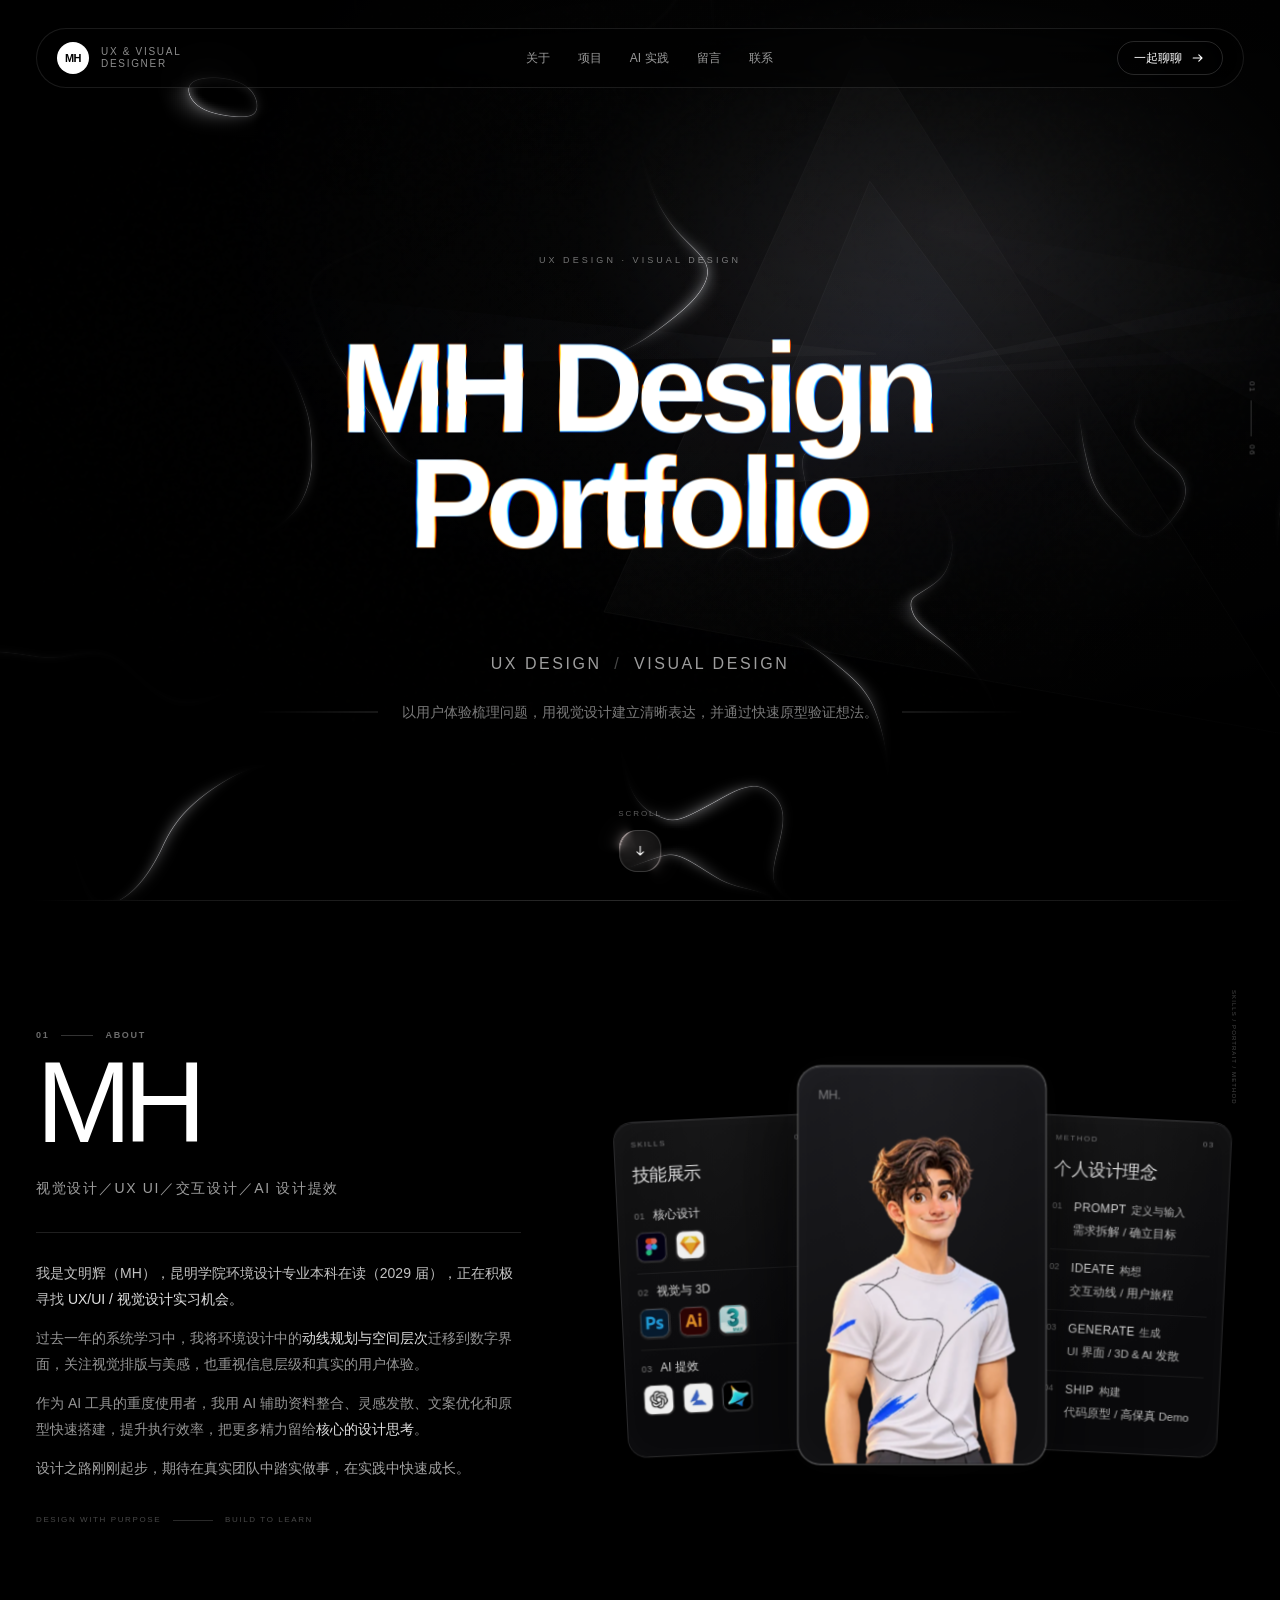
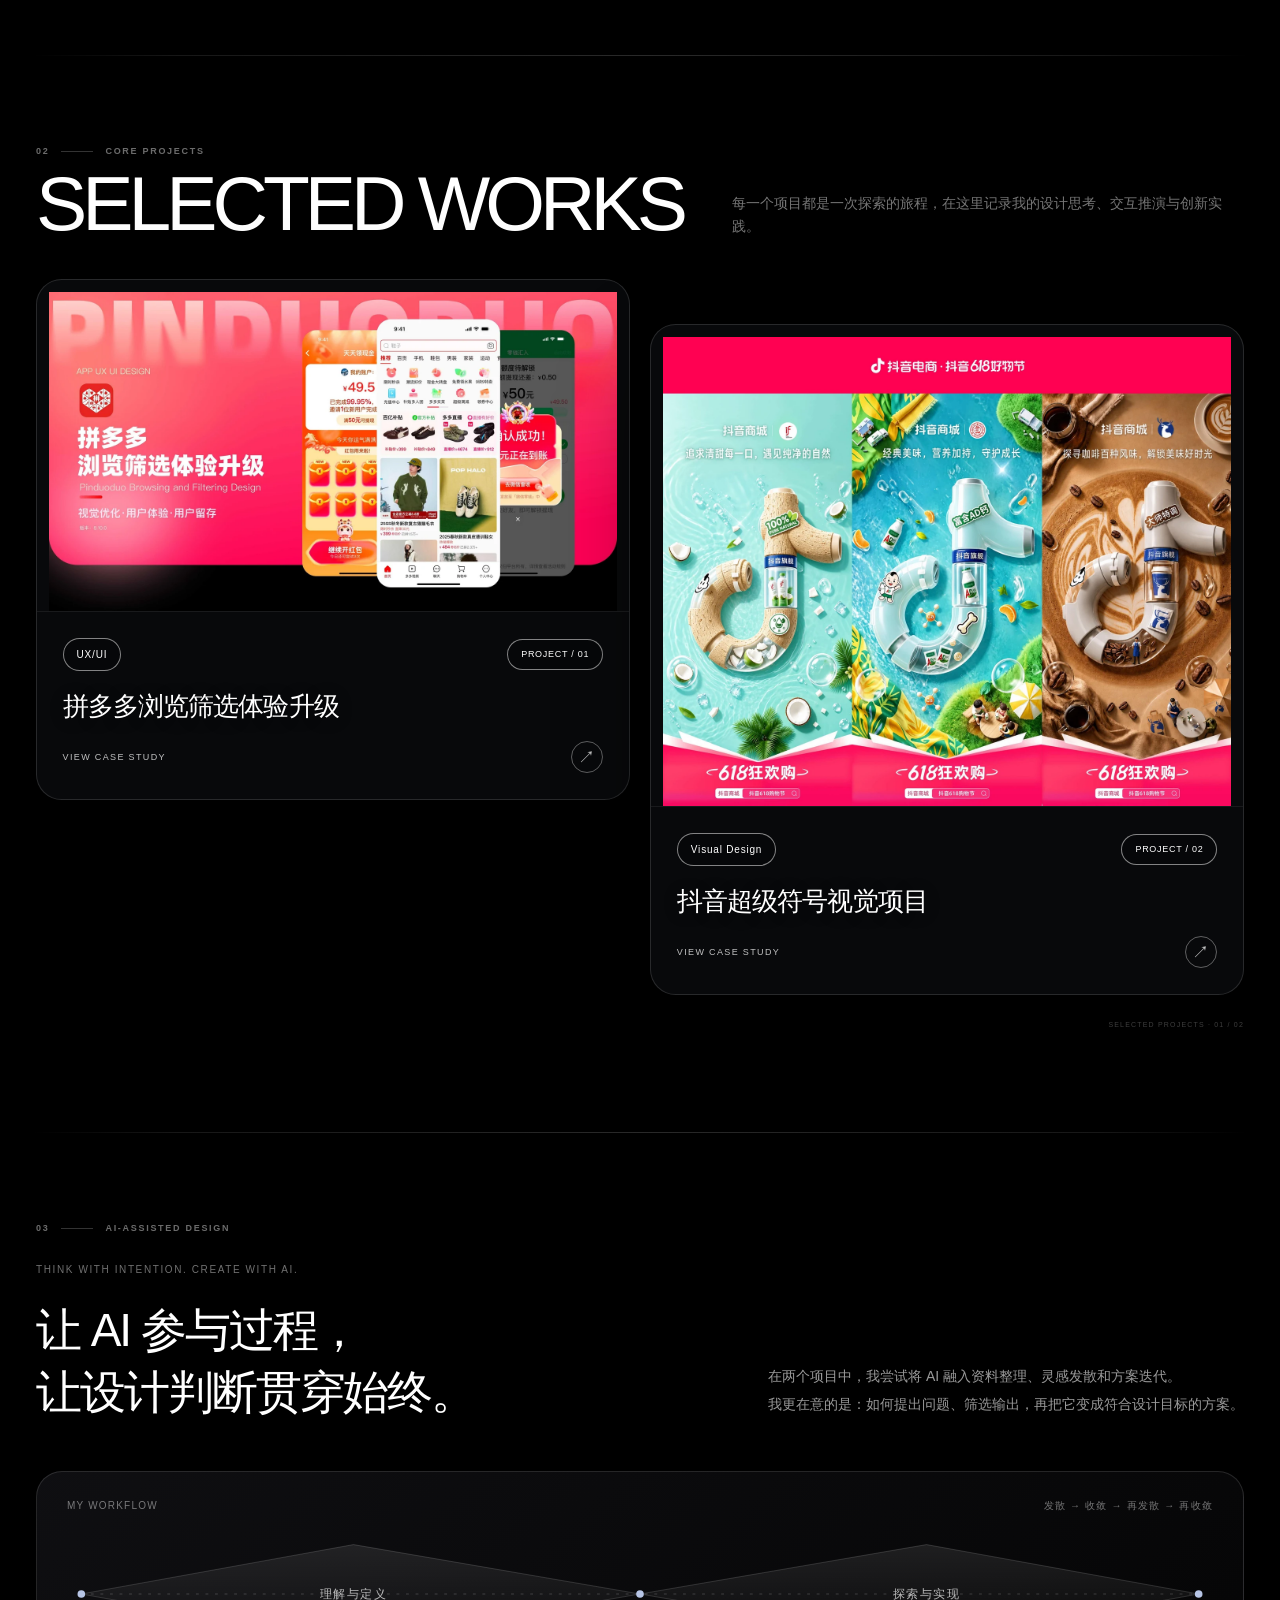
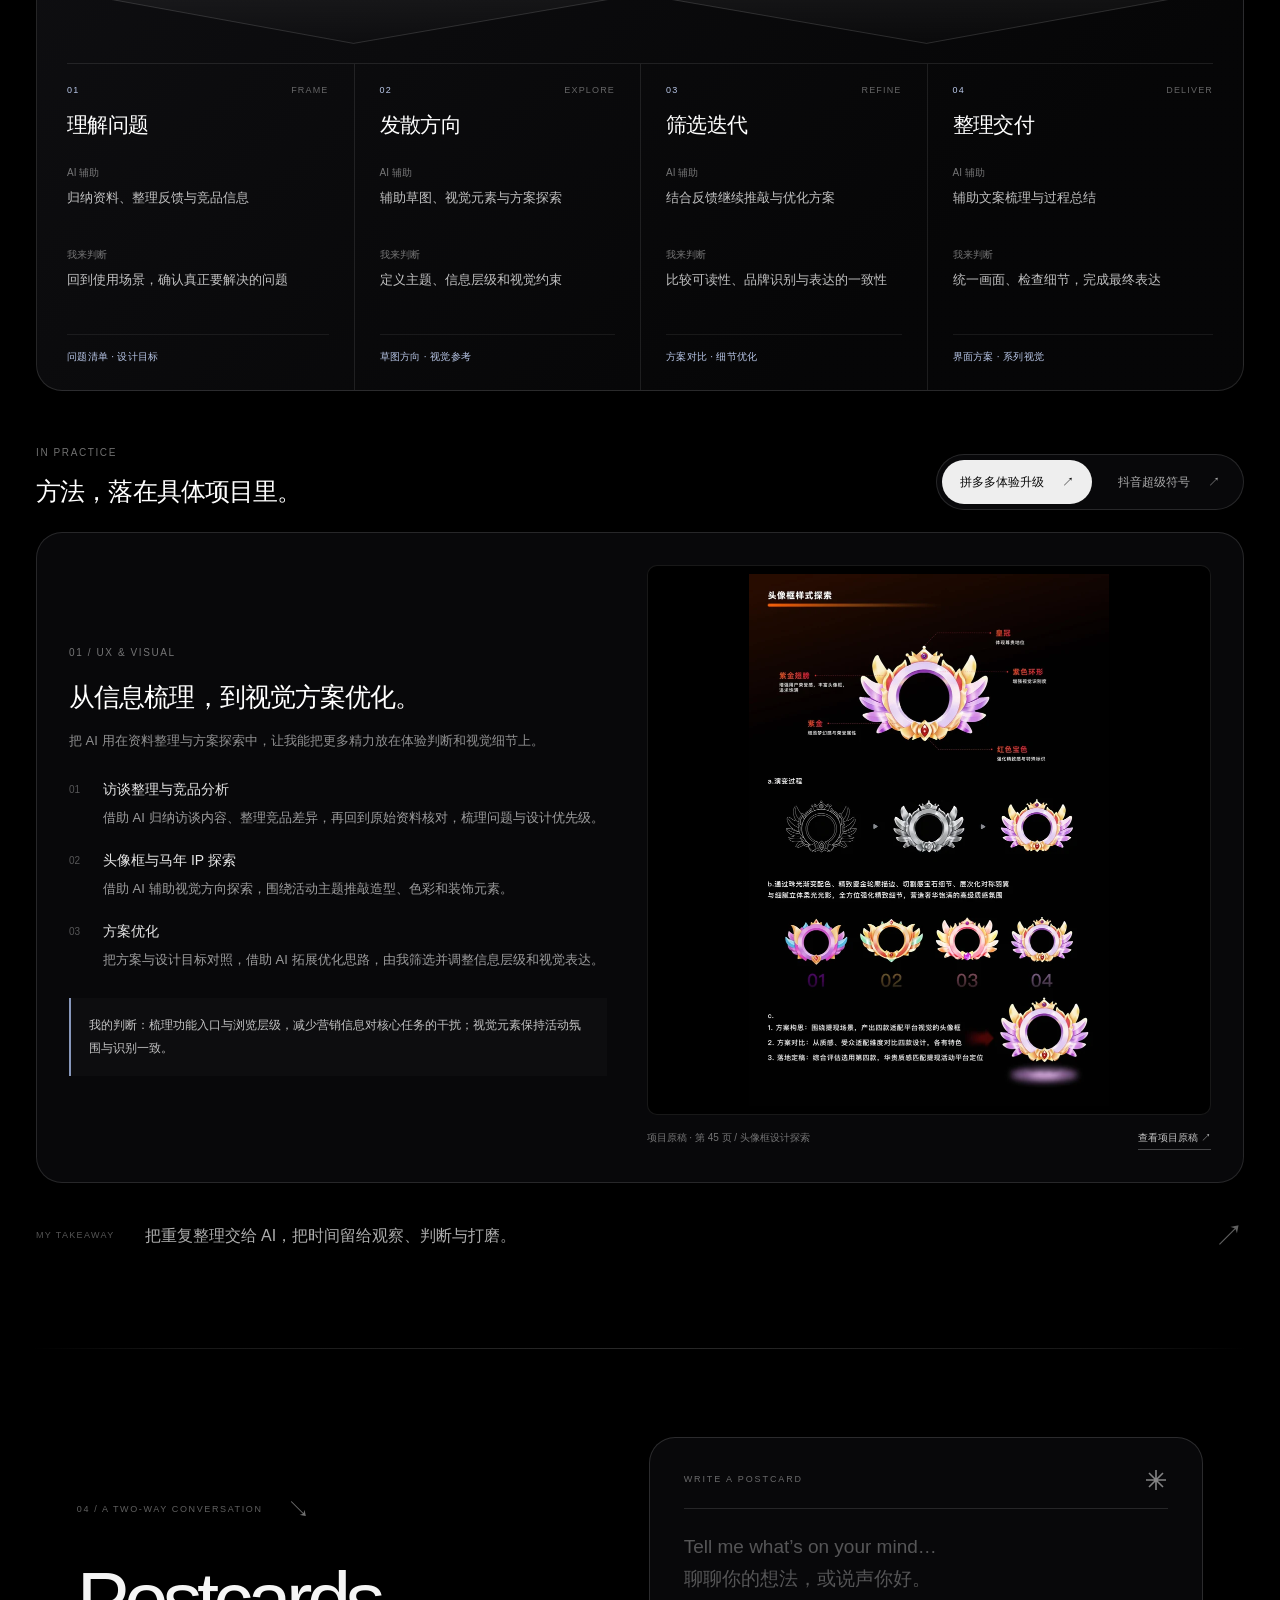
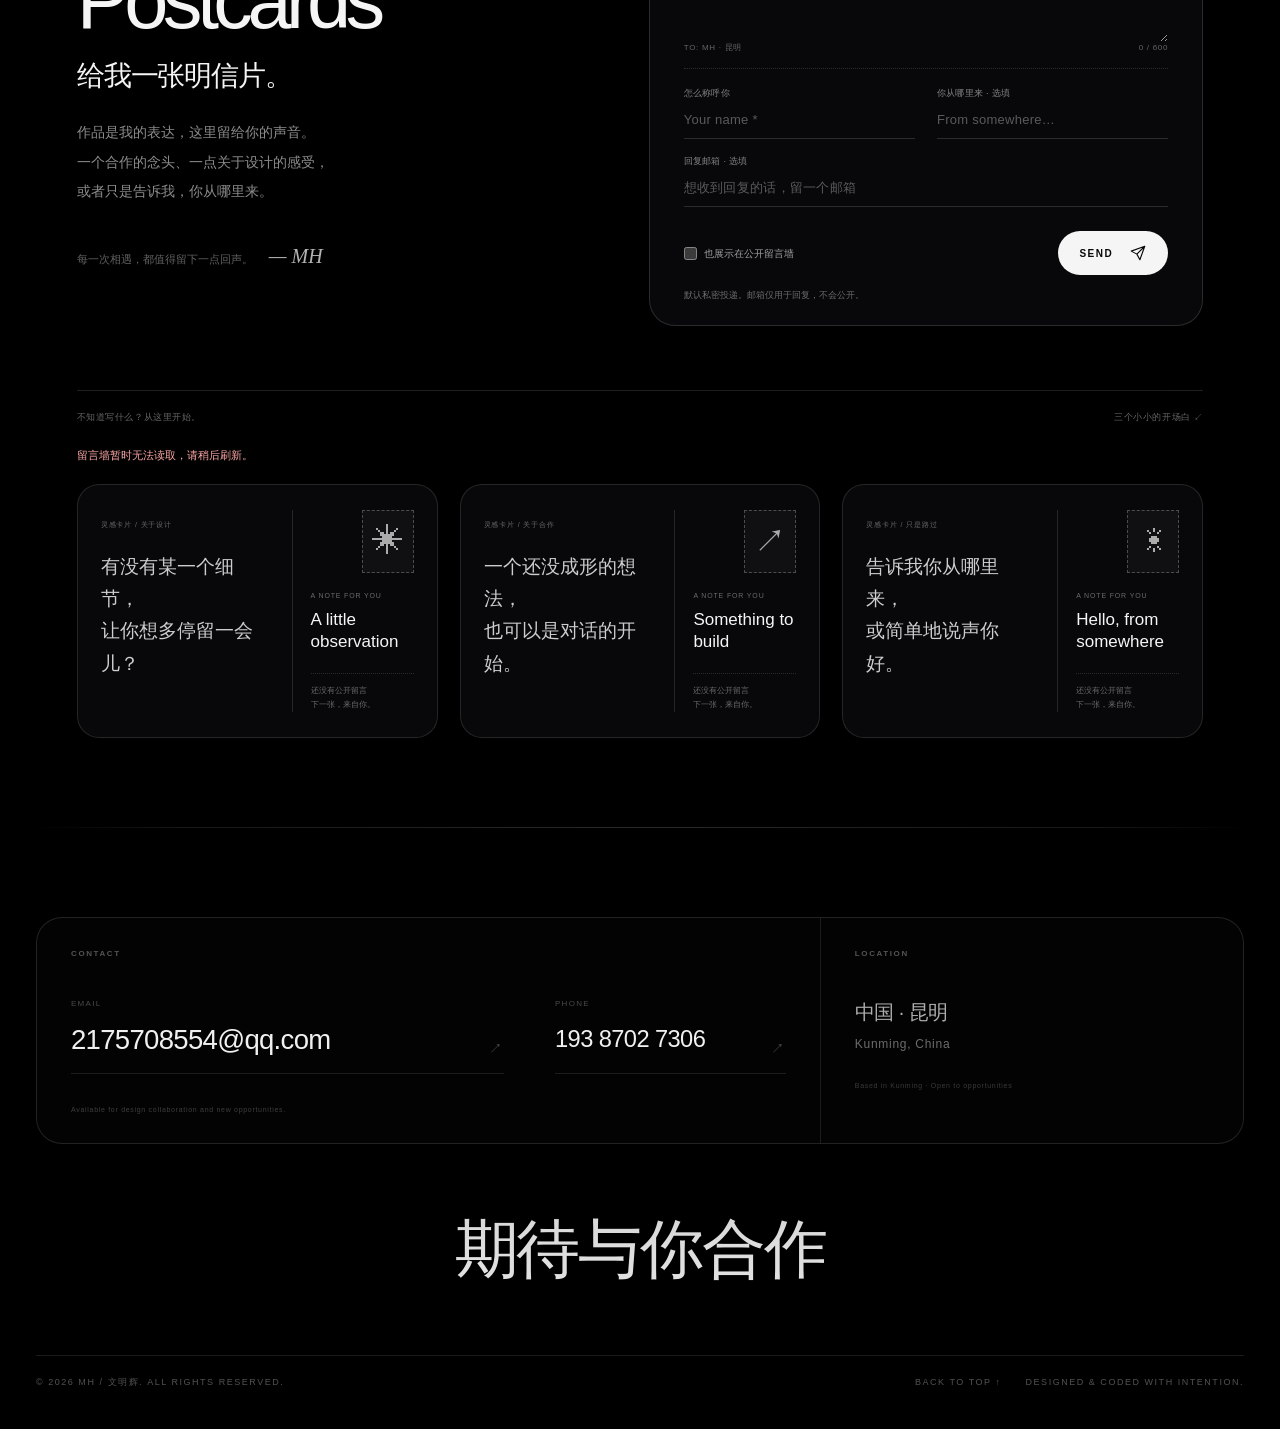
==== commit fc69200b: "Preload original effect resources without changing visuals" ====
--- a/index.html
+++ b/index.html
@@ -22,7 +22,7 @@
     <title>文明辉（MH）— UX & Visual Designer</title>
     <script type="module" crossorigin src="/assets/index-AzMheu8t.js"></script>
     <link rel="stylesheet" crossorigin href="/assets/index-DKNbmSQc.css">
-  <link rel="canonical" href="https://wmh-6.github.io/" /></head>
+  <link rel="canonical" href="https://wmh-6.github.io/" /><link rel="modulepreload" crossorigin href="/assets/FluxLines-DBuphlwa.js" /><link rel="modulepreload" crossorigin href="/assets/WarpText-D8NUJCto.js" /><link rel="modulepreload" crossorigin href="/assets/SpecularButton-BCANEL4r.js" /><link rel="preload" as="style" crossorigin href="/assets/FluxLines-Dx9TID7d.css" /><link rel="preload" as="style" crossorigin href="/assets/WarpText-Dwzh7vHy.css" /><link rel="preload" as="style" crossorigin href="/assets/SpecularButton-LdDHoNNL.css" /></head>
   <body>
     <div id="root"><div class="min-h-screen bg-black text-white"><canvas class="prism-canvas" aria-hidden="true"></canvas><header class="portfolio-header fixed inset-x-0 top-0 z-50 px-5 pt-5 md:px-9 md:pt-7"><div class="portfolio-nav-shell mx-auto flex max-w-[1600px] items-center justify-between rounded-full border border-white/10 bg-black/35 px-4 py-3 backdrop-blur-xl md:px-5"><a href="#top" class="group flex items-center gap-3" aria-label="文明辉作品集首页"><span class="grid size-8 place-items-center rounded-full bg-white text-[11px] font-bold tracking-[-0.04em] text-black transition-transform group-hover:rotate-6">MH</span><span class="hidden text-[10px] font-medium uppercase leading-tight tracking-[0.17em] text-white/55 sm:block">UX &amp; Visual<br/>Designer</span></a><nav class="hidden items-center gap-7 md:flex" aria-label="主导航"><a href="#about" class="nav-link text-xs text-white/60 transition-colors hover:text-white">关于</a><a href="#works" class="nav-link text-xs text-white/60 transition-colors hover:text-white">项目</a><a href="#ai-practice" class="nav-link text-xs text-white/60 transition-colors hover:text-white">AI 实践</a><a href="#postcards" class="nav-link text-xs text-white/60 transition-colors hover:text-white">留言</a><a href="#contact" class="nav-link text-xs text-white/60 transition-colors hover:text-white">联系</a></nav><a href="/wechat.html" data-prefetch="true" class="hidden items-center gap-2 rounded-full border border-white/15 px-4 py-2 text-xs text-white transition-colors hover:border-white/40 hover:bg-white hover:text-black md:flex">一起聊聊 <svg class="size-4" viewBox="0 0 20 20" fill="none" aria-hidden="true"><path d="M4 10h11M11 6l4 4-4 4" stroke="currentColor" stroke-width="1.4" stroke-linecap="round" stroke-linejoin="round"></path></svg></a><button type="button" class="grid size-9 place-items-center rounded-full border border-white/10 md:hidden" aria-expanded="false" aria-controls="mobile-menu" aria-label="打开菜单"><span class="relative block h-3.5 w-4"><i class="absolute left-0 top-1 block h-px w-4 bg-white transition-transform "></i><i class="absolute bottom-1 left-0 block h-px w-4 bg-white transition-transform "></i></span></button></div><div id="mobile-menu" inert="" aria-hidden="true" class="mt-2 overflow-hidden rounded-[24px] border border-white/10 bg-[#090909]/95 backdrop-blur-2xl transition-all duration-300 md:hidden pointer-events-none max-h-0 opacity-0"><nav class="flex flex-col p-5" aria-label="移动端导航"><a href="#about" class="flex items-center justify-between border-b border-white/8 py-4 text-lg text-white/85 last:border-0"><span>关于</span><span class="text-[10px] text-white/35">0<!-- -->1</span></a><a href="#works" class="flex items-center justify-between border-b border-white/8 py-4 text-lg text-white/85 last:border-0"><span>项目</span><span class="text-[10px] text-white/35">0<!-- -->2</span></a><a href="#ai-practice" class="flex items-center justify-between border-b border-white/8 py-4 text-lg text-white/85 last:border-0"><span>AI 实践</span><span class="text-[10px] text-white/35">0<!-- -->3</span></a><a href="#postcards" class="flex items-center justify-between border-b border-white/8 py-4 text-lg text-white/85 last:border-0"><span>留言</span><span class="text-[10px] text-white/35">0<!-- -->4</span></a><a href="#contact" class="flex items-center justify-between border-b border-white/8 py-4 text-lg text-white/85 last:border-0"><span>联系</span><span class="text-[10px] text-white/35">0<!-- -->5</span></a><a href="/wechat.html" data-prefetch="true" class="mt-3 flex min-h-12 items-center justify-between rounded-full bg-white px-5 text-base text-black">一起聊聊 <svg class="size-5" viewBox="0 0 20 20" fill="none" aria-hidden="true"><path d="M4 10h11M11 6l4 4-4 4" stroke="currentColor" stroke-width="1.4" stroke-linecap="round" stroke-linejoin="round"></path></svg></a></nav></div></header><aside class="page-index" aria-hidden="true"><span>0<!-- -->1</span><i></i><span>06</span></aside><main class="portfolio-main relative z-10"><section id="top" class="screen-section hero-section relative flex h-[100svh] min-h-[100svh] items-center justify-center overflow-hidden px-5 pb-24 pt-28 md:px-9 md:pb-24 md:pt-32"><video class="hero-video" autoPlay="" muted="" loop="" playsInline="" preload="metadata" poster="/hero-poster.svg"><source src="/hero-loop.mp4" type="video/mp4"/></video><div class="hero-video-overlay"></div><div class="hero-flux-layer" aria-hidden="true"></div><div class="hero-content relative z-10 mx-auto w-full max-w-[1500px] text-center"><p class="hero-eyebrow mb-5 text-[9px] font-medium uppercase tracking-[0.34em] text-white/44 md:mb-7">UX Design · Visual Design</p><h1 class="hero-portfolio-title hero-warp-title"><span class="sr-only">MH Design Portfolio</span><!--$--><div class="hero-title-placeholder" role="img" aria-label="MH Design
 Portfolio"><span aria-hidden="true">MH Design
--- a/assets/FluxLines-Dx9TID7d.css
+++ b/assets/FluxLines-Dx9TID7d.css
@@ -0,0 +1 @@
+.flux-lines-container{position:relative;width:100%;height:100%;overflow:hidden}.flux-lines-canvas{position:absolute;inset:0;display:block;width:100%;height:100%}
--- a/assets/WarpText-Dwzh7vHy.css
+++ b/assets/WarpText-Dwzh7vHy.css
@@ -0,0 +1 @@
+.warp-text{position:relative;display:block;width:100%;min-height:220px;overflow:hidden;isolation:isolate;border-radius:inherit}.warp-text canvas{position:absolute;inset:0;width:100%;height:100%;display:block;visibility:hidden}.warp-text.is-painted canvas{visibility:visible}.warp-text__fallback{position:absolute;inset:0;display:flex;align-items:center;justify-content:center;padding:0 7%;text-align:center;white-space:pre-line}
--- a/assets/SpecularButton-LdDHoNNL.css
+++ b/assets/SpecularButton-LdDHoNNL.css
@@ -0,0 +1 @@
+.specular-button{--sb-radius: 18px;--sb-tint: #ffffff;--sb-tint-opacity: .04;--sb-blur: 0px;--sb-text-color: #f5f5f5;position:relative;isolation:isolate;display:inline-flex;align-items:center;justify-content:center;gap:.5em;margin:0;border:0;border-radius:var(--sb-radius);font:inherit;font-weight:500;line-height:1;letter-spacing:.01em;color:var(--sb-text-color);background:color-mix(in srgb,var(--sb-tint) calc(var(--sb-tint-opacity) * 100%),transparent);box-shadow:0 10px 24px -14px #00000073;-webkit-backdrop-filter:blur(var(--sb-blur));backdrop-filter:blur(var(--sb-blur));cursor:pointer;outline:none;-webkit-tap-highlight-color:transparent;transition:transform .25s cubic-bezier(.2,.8,.2,1)}.specular-button:active{transform:scale(.97)}.specular-button:focus-visible{outline:2px solid color-mix(in srgb,var(--sb-text-color) 55%,transparent);outline-offset:3px}.specular-button:disabled{opacity:.5;cursor:default}.specular-button:disabled:active{transform:none}.specular-button--sm{padding:10px 20px;font-size:.875rem}.specular-button--md{padding:14px 28px;font-size:1rem}.specular-button--lg{padding:18px 38px;font-size:1.125rem}.specular-button__light{position:absolute;inset:-24px;z-index:1;display:block;width:calc(100% + 48px);height:calc(100% + 48px);pointer-events:none}.specular-button__label{position:relative;z-index:2;display:inline-flex;align-items:center;gap:inherit}
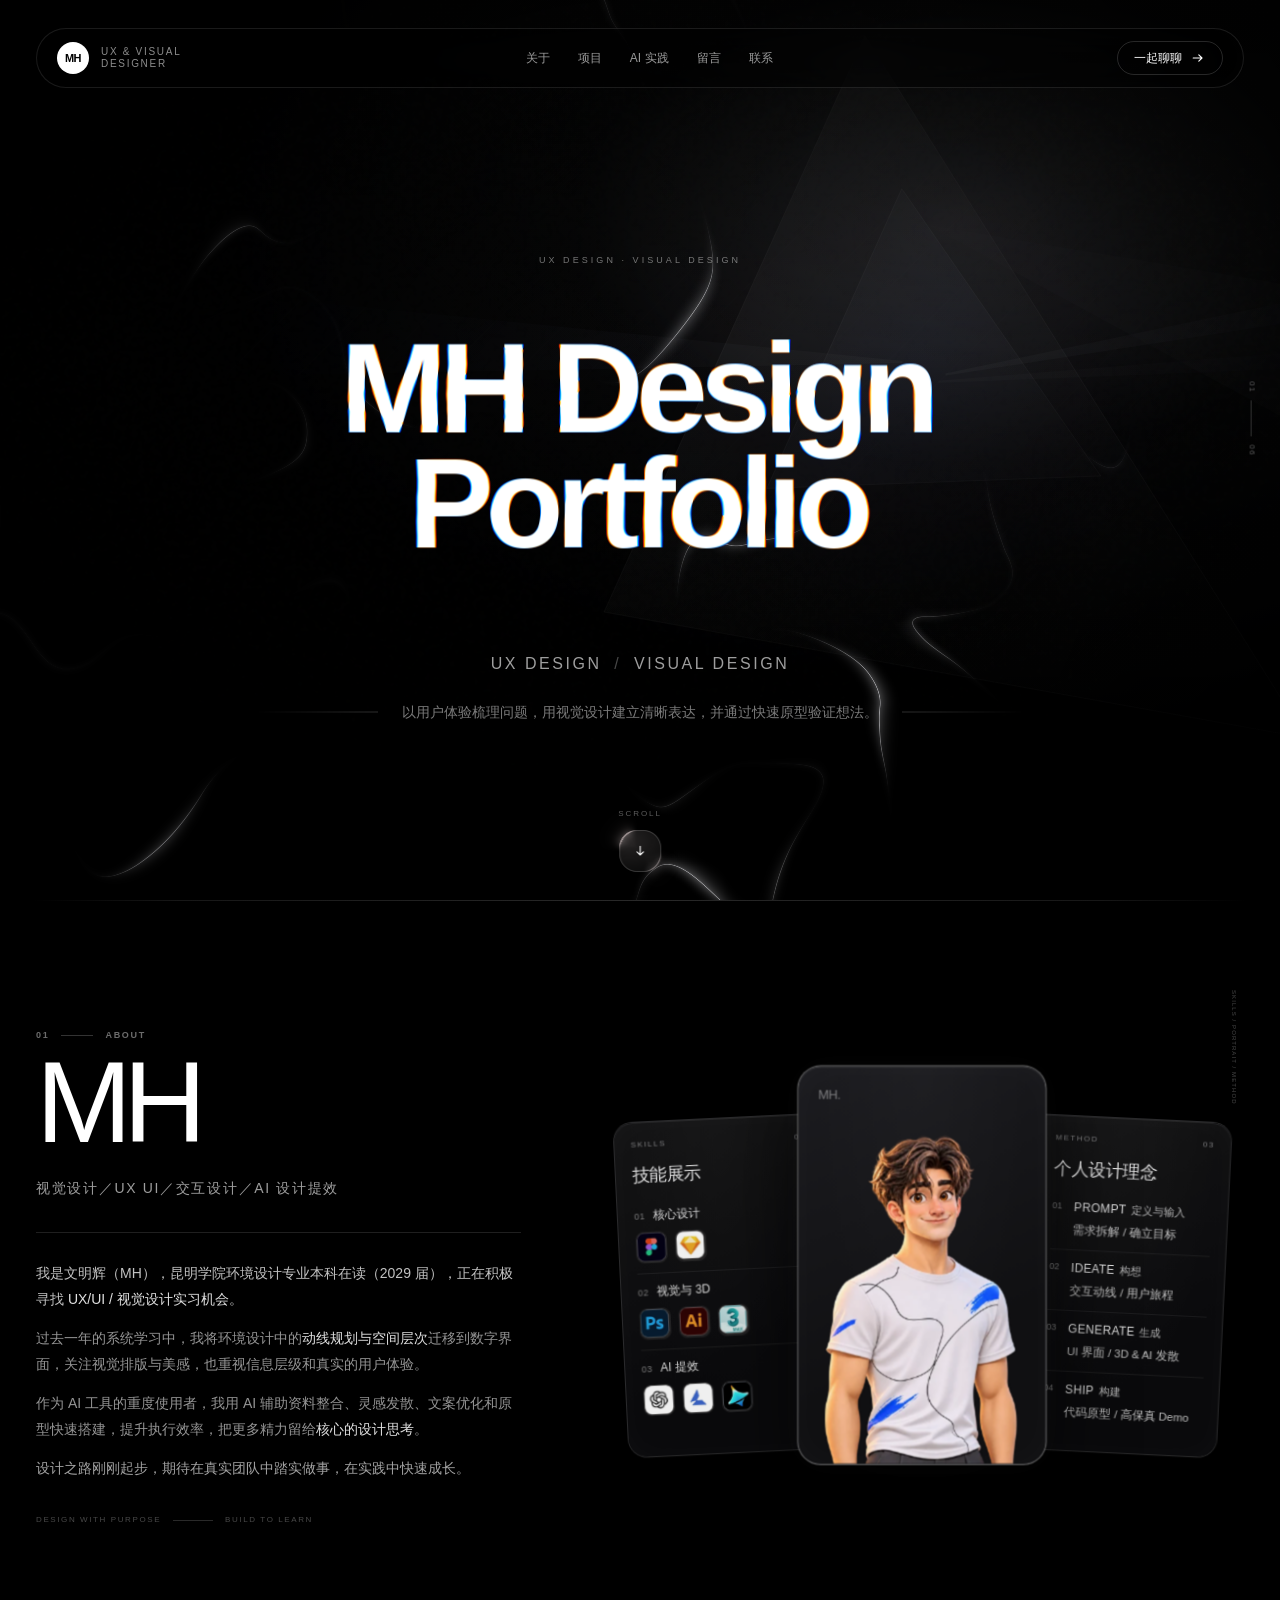
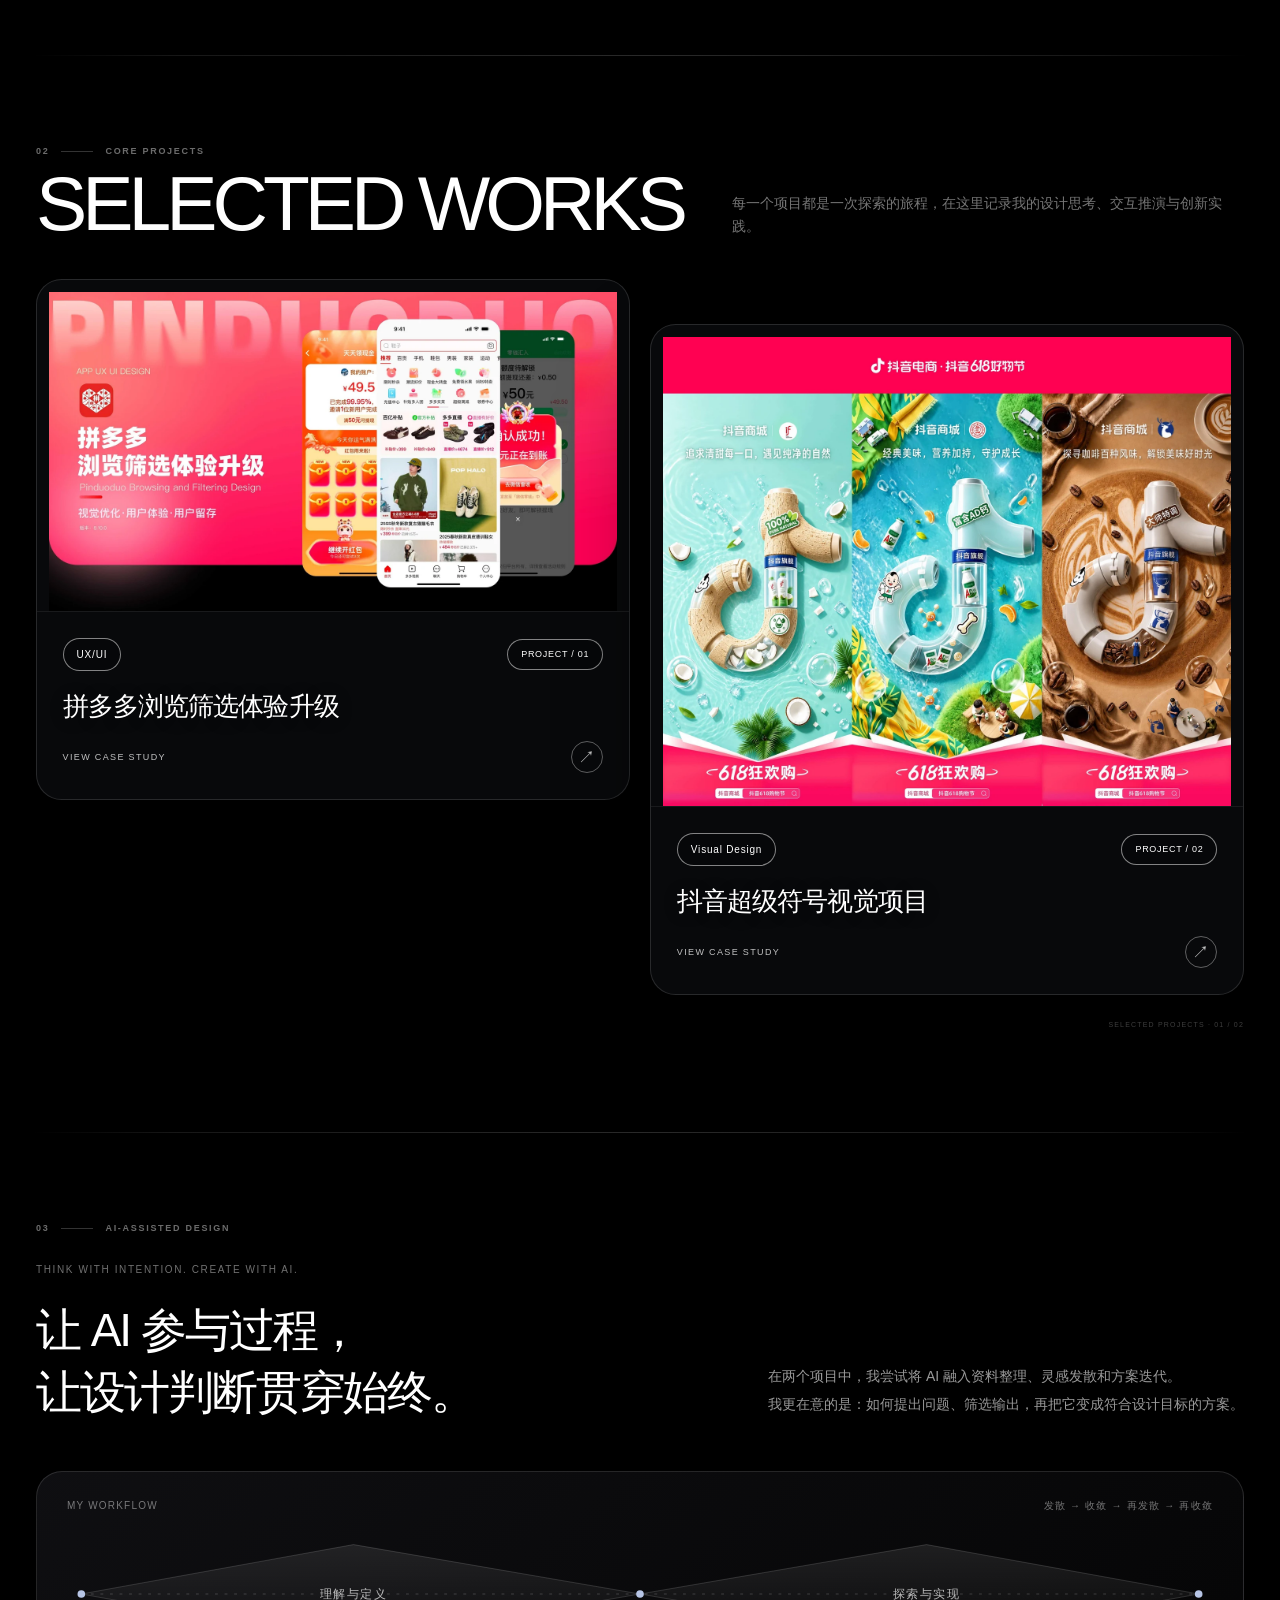
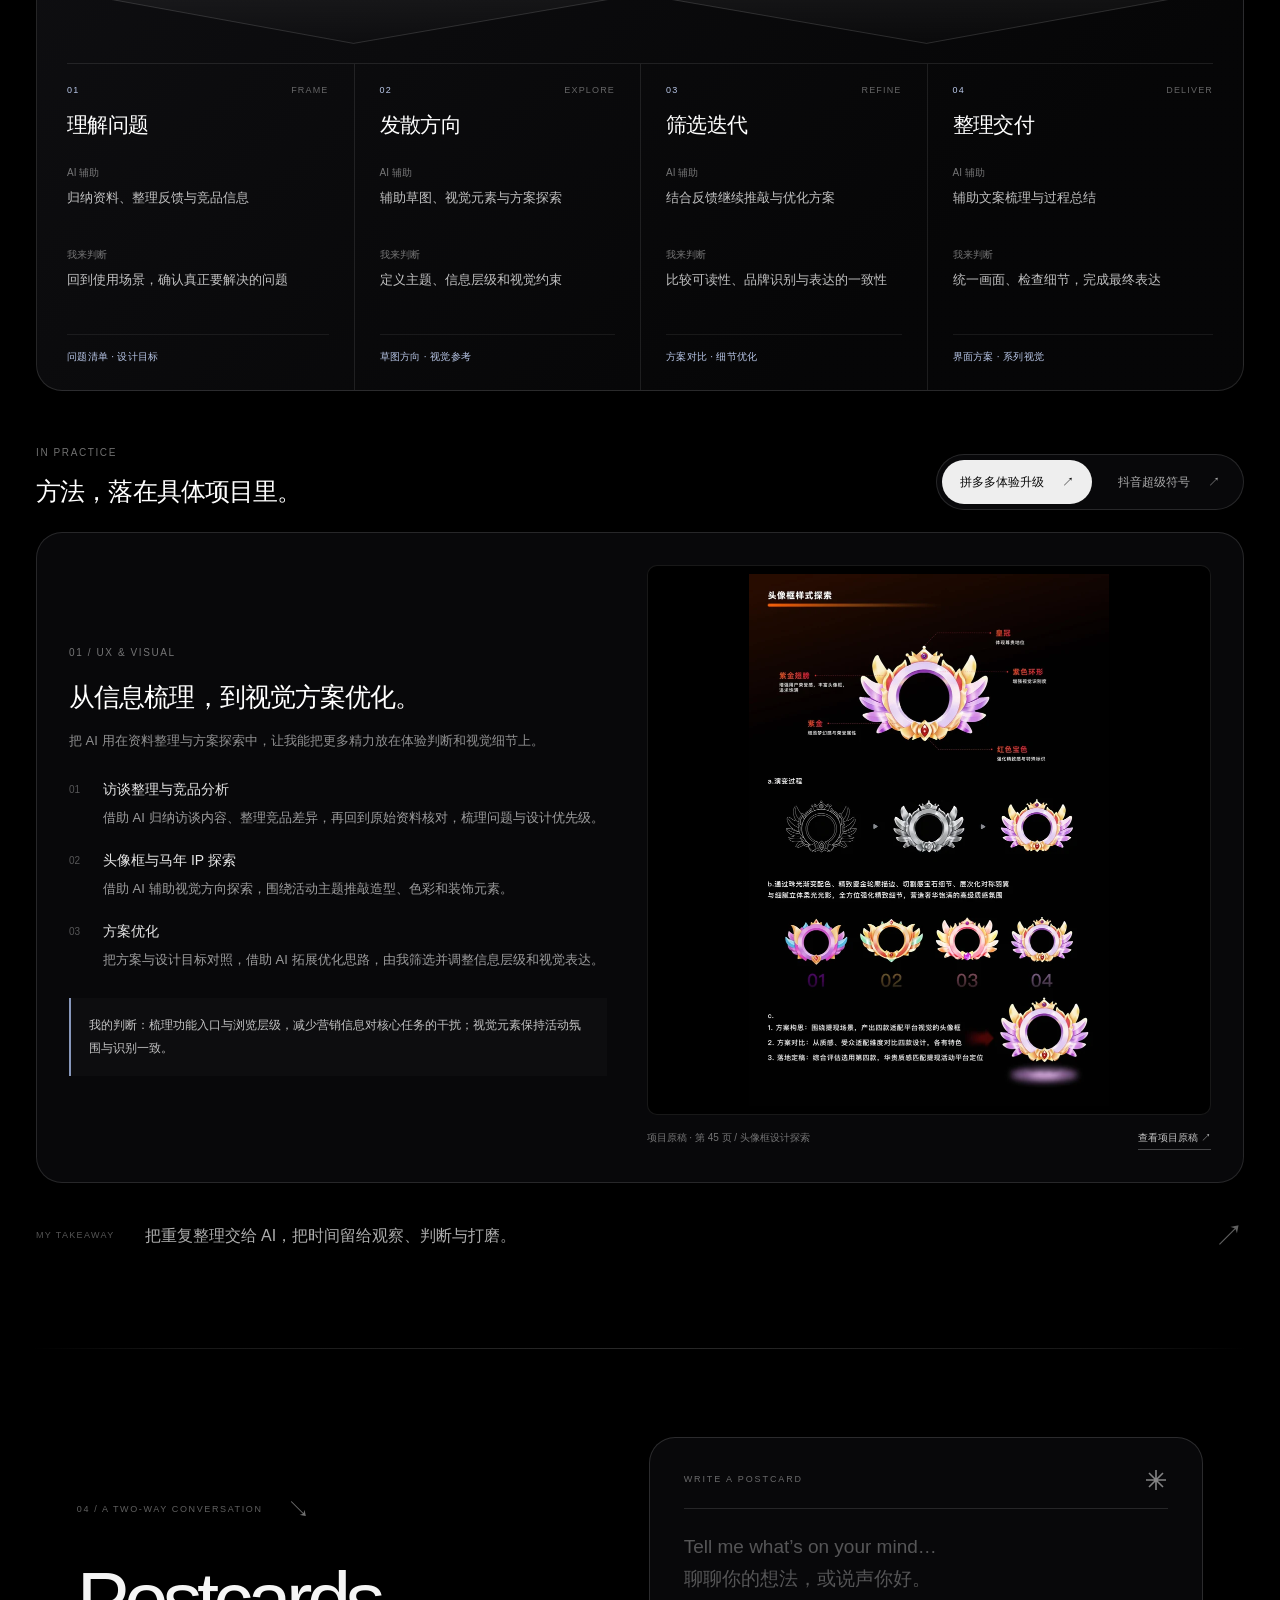
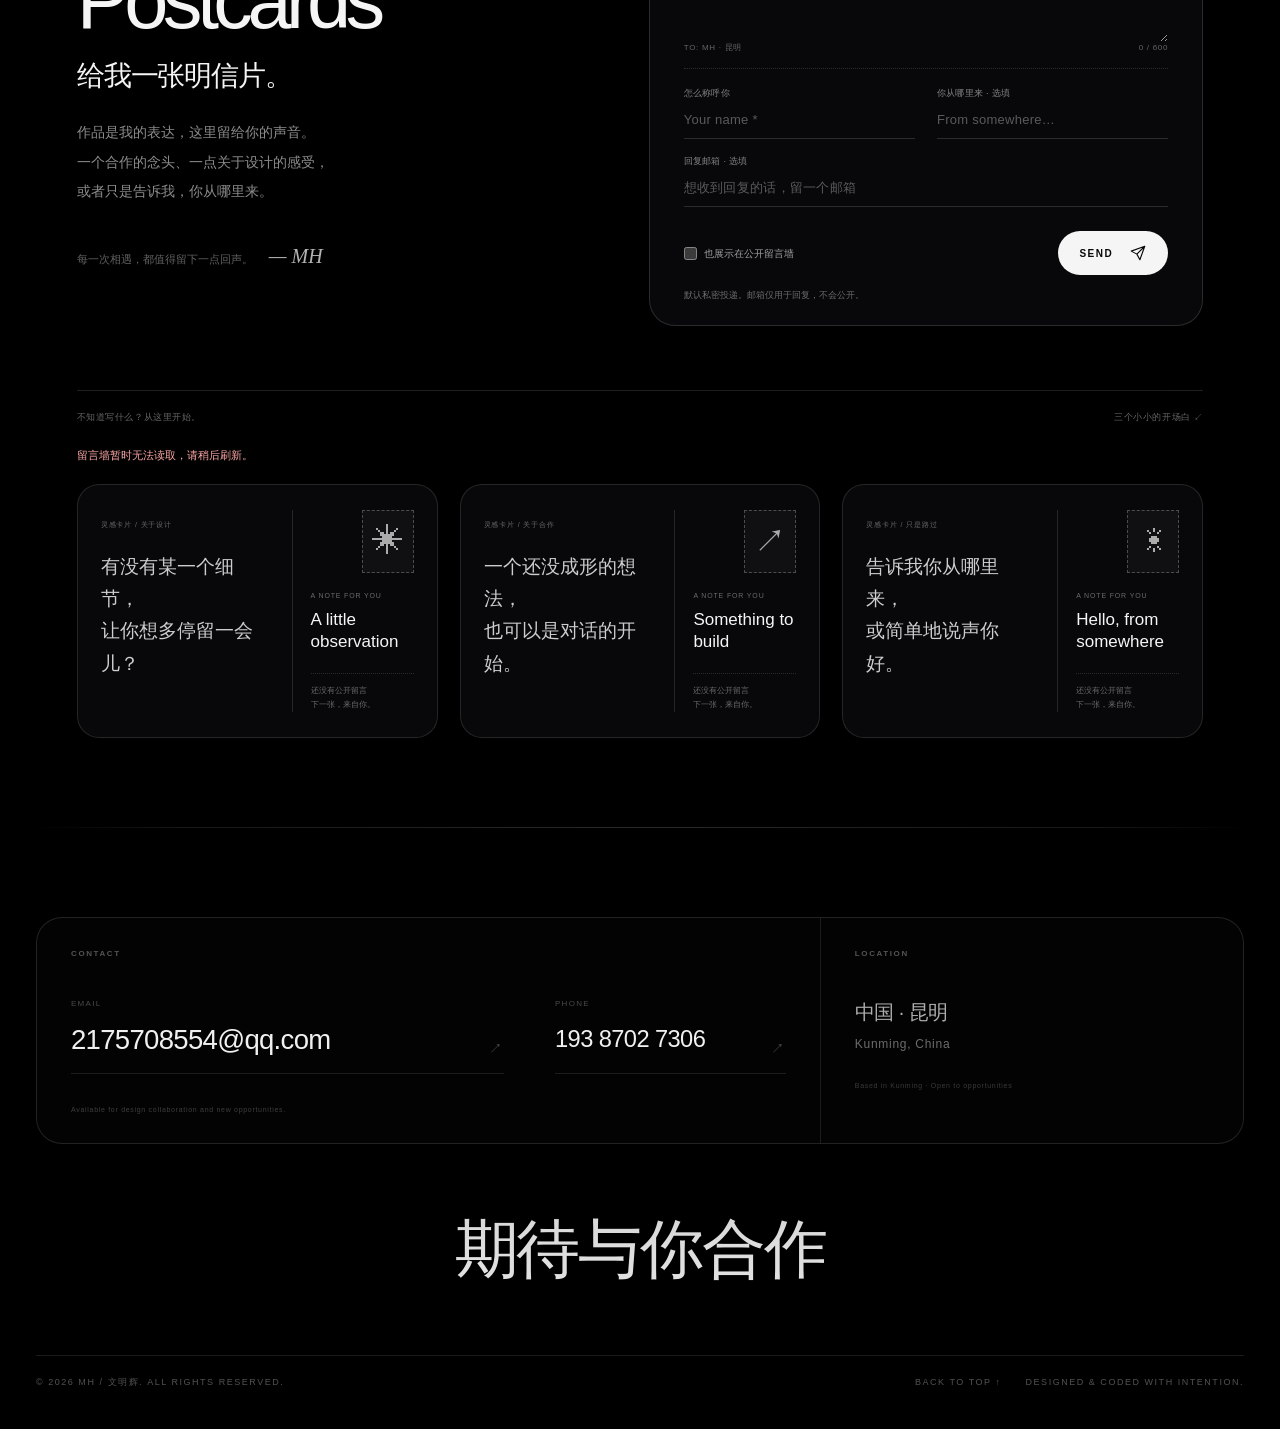
==== commit bdeab0f4: "Deliver unchanged page styles inline and add independent resource timing test" ====
--- a/index.html
+++ b/index.html
@@ -21,7 +21,8 @@
     <link rel="manifest" href="/site.webmanifest" />
     <title>文明辉（MH）— UX & Visual Designer</title>
     <script type="module" crossorigin src="/assets/index-AzMheu8t.js"></script>
-    <link rel="stylesheet" crossorigin href="/assets/index-DKNbmSQc.css">
+    <style>.ai-practice-inner{max-width:1600px;margin-inline:auto}.ai-practice-heading{display:grid;grid-template-columns:1.12fr 1fr;gap:60px;align-items:end;margin-top:26px}.ai-practice-eyebrow,.ai-small-label{font-size:10px;letter-spacing:.16em;color:#ffffff70}.ai-practice-eyebrow{margin:0 0 22px}.ai-practice-heading h2{margin:0;font-size:clamp(30px,3.6vw,58px);font-weight:450;line-height:1.35;letter-spacing:-.045em}.ai-practice-intro{max-width:490px;justify-self:end;margin:0 0 5px;font-size:14px;line-height:2;color:#fff9}.ai-process{margin-top:48px;padding:26px 30px 0;border:1px solid #ffffff20;border-radius:26px;background:linear-gradient(140deg,#151519b3,#070708d9 75%)}.ai-process-heading{display:flex;justify-content:space-between;gap:18px;font-size:10px;letter-spacing:.12em;color:#ffffff70}.ai-process-diagram{position:relative;height:114px;margin:24px 0 12px}.ai-process-diagram svg{width:100%;height:100%}.ai-process-diagram>span{position:absolute;left:25%;top:50%;transform:translate(-50%,-50%);font-size:12px;letter-spacing:.12em;color:#ffffffb3}.ai-process-diagram>span:last-child{left:75%}.ai-stages{display:grid;grid-template-columns:repeat(4,minmax(0,1fr));margin:0;padding:0;list-style:none}.ai-stages>li{min-width:0;padding:20px 25px 26px;border-top:1px solid #ffffff18}.ai-stages>li:first-child{padding-left:0}.ai-stages>li:last-child{padding-right:0}.ai-stages>li+li{border-left:1px solid #ffffff18}.ai-stage-number{display:flex;justify-content:space-between;gap:10px;font-size:9px;letter-spacing:.13em;color:#ffffff60}.ai-stage-number>span:first-child{color:#b7c5e6}.ai-stages h3{margin:12px 0 24px;font-size:21px;font-weight:450;letter-spacing:-.03em}.ai-stages dl{margin:0}.ai-stages dl>div+div{margin-top:17px}.ai-stages dt{margin-bottom:6px;font-size:10px;color:#ffffff70}.ai-stages dd{margin:0;min-height:44px;font-size:13px;line-height:1.8;color:#ffffffbf}.ai-stage-output{margin:22px 0 0;padding-top:14px;border-top:1px solid #ffffff12;font-size:10px;color:#b7c5e6;letter-spacing:.03em}.ai-case-heading{display:flex;align-items:end;justify-content:space-between;gap:28px;margin:48px 0 22px}.ai-case-heading h3{margin:10px 0 0;font-size:25px;font-weight:450;letter-spacing:-.035em}.ai-case-tabs{display:flex;gap:8px;padding:5px;border:1px solid #ffffff20;border-radius:99px;background:#08080a}.ai-case-tabs button{display:flex;align-items:center;gap:18px;min-height:44px;padding:10px 18px;border:0;border-radius:99px;font-size:12px;color:#ffffffa6;background:transparent;cursor:pointer;transition:background .2s,color .2s}.ai-case-tabs button[aria-selected=true]{background:#eee;color:#090909}.ai-case-tabs button:hover{color:#fff;background:#ffffff15}.ai-case-tabs button[aria-selected=true]:hover{background:#fff;color:#090909}.ai-case-tabs button:focus-visible,.ai-case-panel:focus-visible,.ai-case-evidence a:focus-visible{outline:2px solid #b7c5e6;outline-offset:4px}.ai-case-panel{display:grid;grid-template-columns:1fr 1.05fr;gap:40px;padding:32px;border:1px solid #ffffff20;border-radius:26px;background:#09090be8;align-items:center}.ai-case-copy h4{margin:16px 0 12px;font-size:clamp(22px,2vw,29px);line-height:1.45;font-weight:450;letter-spacing:-.035em}.ai-case-description{margin:0;font-size:13px;color:#ffffff8c;line-height:1.9}.ai-case-copy ol{padding:0;margin:26px 0;list-style:none}.ai-case-copy li{display:grid;grid-template-columns:22px minmax(0,1fr);gap:12px}.ai-case-copy li+li{margin-top:20px}.ai-case-copy li>span{padding-top:3px;font-size:10px;color:#ffffff50}.ai-case-copy h5{font-size:14px;font-weight:500;margin:0 0 6px;color:#ffffffe6}.ai-case-copy li p{margin:0;font-size:13px;line-height:1.85;color:#fff9}.ai-case-decision{margin:0;padding:16px 18px;border-left:2px solid #8797bb;background:#ffffff05;font-size:12px;line-height:1.9;color:#ffffffbf}.ai-case-evidence{margin:0;min-width:0}.ai-case-evidence>a{display:block;padding:8px;background:#000;border:1px solid #ffffff18;border-radius:10px}.ai-case-evidence img{display:block;width:100%;height:auto}.ai-case-evidence[data-project=pdd] img{width:min(100%,360px);margin-inline:auto}.ai-case-evidence figcaption{display:flex;flex-wrap:wrap;gap:10px 20px;justify-content:space-between;margin-top:14px;font-size:10px;line-height:1.7;color:#ffffff70}.ai-case-evidence figcaption a{color:#ffffffbf;text-decoration:none;padding-bottom:3px;border-bottom:1px solid #ffffff40}.ai-practice-closing{display:flex;gap:30px;align-items:center;padding:30px 0 0}.ai-practice-closing>span:first-child{font-size:9px;letter-spacing:.15em;color:#fff5}.ai-practice-closing p{margin:0;flex:1;color:#ffffffad;font-size:16px;line-height:1.7}.ai-closing-mark{font-size:30px;color:#ffffff60}.ai-mobile-break{display:none}@media(max-width:1100px){.ai-practice-heading{gap:32px}.ai-stages>li{padding-inline:16px}.ai-case-panel{gap:26px;padding:26px}}@media(max-width:767px){.ai-practice-heading{grid-template-columns:minmax(0,1fr);gap:20px;margin-top:24px}.ai-practice-eyebrow{font-size:8px;letter-spacing:.1em;margin-bottom:18px}.ai-practice-heading h2{font-size:clamp(27px,7.2vw,38px);line-height:1.45}.ai-practice-intro{font-size:13px;line-height:1.9;justify-self:start}.ai-process{padding:22px 20px 0;margin-top:30px;border-radius:22px}.ai-process-heading{flex-direction:column;font-size:9px;gap:9px}.ai-process-diagram{height:76px;margin:20px 0 12px}.ai-process-diagram>span{font-size:10px;letter-spacing:0}.ai-stages{grid-template-columns:minmax(0,1fr)}.ai-stages>li,.ai-stages>li:first-child,.ai-stages>li:last-child{padding:22px 0}.ai-stages>li+li{border-left:0}.ai-stages h3{margin:10px 0 18px;font-size:21px}.ai-stages dl{display:grid;grid-template-columns:minmax(0,1fr) minmax(0,1fr);gap:20px}.ai-stages dl>div+div{margin:0}.ai-stages dd{font-size:13px;min-height:0}.ai-stage-output{margin-top:18px}.ai-case-heading{align-items:stretch;flex-direction:column;gap:20px;margin-top:34px}.ai-case-heading h3{font-size:23px}.ai-case-tabs{border-radius:16px}.ai-case-tabs button{flex:1;justify-content:space-between;font-size:11px;padding:10px 12px;gap:6px;border-radius:12px}.ai-case-panel{grid-template-columns:minmax(0,1fr);gap:26px;padding:24px 20px;border-radius:22px}.ai-case-copy h4{font-size:24px}.ai-case-copy ol{margin:22px 0}.ai-case-copy li{gap:8px;grid-template-columns:20px minmax(0,1fr)}.ai-case-evidence figcaption{font-size:10px}.ai-practice-closing{align-items:flex-start;gap:12px;flex-wrap:wrap;padding-top:25px}.ai-practice-closing>span:first-child{width:100%}.ai-practice-closing p{font-size:15px}.ai-mobile-break{display:block}}.normal-section.postcards-section{background:transparent;color:#f5f5f5;color-scheme:dark;padding-inline:6vw;scroll-margin-top:0}.postcards-inner{max-width:1440px;margin:0 auto}.postcards-top{display:grid;grid-template-columns:1fr 1.12fr;align-items:center;gap:clamp(40px,6vw,100px)}.postcards-kicker{display:flex;gap:24px;align-items:center;margin:0 0 34px;font-size:9px;letter-spacing:.18em;color:#ffffff60}.postcards-kicker>span:last-child{font-size:23px;color:#ffffff70}.postcards-intro h2{margin:0;font-size:clamp(58px,6.2vw,96px);font-weight:500;letter-spacing:-.07em;line-height:1}.postcards-intro h2>span{display:block;margin-top:22px;font-size:clamp(23px,2.2vw,34px);font-weight:400;letter-spacing:-.04em}.postcards-description{margin:28px 0 0;color:#ffffff8c;font-size:14px;line-height:2.1}.postcards-signoff{margin:34px 0 0;font-size:11px;color:#ffffff60}.postcards-signoff>span{display:inline-block;margin-left:16px;font-family:Georgia,serif;font-style:italic;font-size:20px;color:#ffffffb3}.postcard-compose{position:relative;background:#09090be8;padding:30px 34px 22px;box-shadow:0 14px 50px #00000040,0 1px 3px #00000040;border:1px solid #ffffff24;border-radius:26px;backdrop-filter:blur(18px);transition:border-color .3s ease,box-shadow .3s ease}.postcard-compose:focus-within{border-color:#ffffff50;box-shadow:0 20px 70px #0006,0 0 30px #ffffff03}.postcard-paper-heading{display:flex;align-items:center;justify-content:space-between;padding-bottom:16px;border-bottom:1px solid #ffffff1f;font-size:9px;letter-spacing:.21em;color:#fff6}.postcard-paper-star{color:#ffffff80;font-size:25px;line-height:1}.postcard-compose textarea{display:block;width:100%;min-height:133px;resize:vertical;border:0;outline:none;border-radius:0;background:transparent;color:#f5f5f5;padding:22px 0 10px;font-size:18px;line-height:1.65}.postcard-compose textarea::placeholder{color:#ffffff50;font-size:19px;font-family:inherit;font-style:normal}.postcard-message-meta{display:flex;justify-content:space-between;color:#ffffff60;font-size:8px;letter-spacing:.09em;padding-bottom:14px;border-bottom:1px dotted #ffffff24}.postcard-fields{display:grid;grid-template-columns:1fr 1fr;gap:22px;margin-top:18px}.postcard-fields label,.postcard-email{display:block;font-size:9px;color:#ffffff80;letter-spacing:.03em}.postcard-compose input:not([type=checkbox]){display:block;width:100%;min-width:0;border:0;border-bottom:1px solid #ffffff24;outline:none;border-radius:0;padding:9px 0;background:transparent;font-size:13px;color:#f5f5f5;transition:border-color .2s}.postcard-compose input::placeholder{color:#fff5}.postcard-compose input:focus{border-color:#ffffff80}.postcard-compose textarea:focus-visible{box-shadow:inset 2px 0 #ffffff90;padding-left:10px}.postcard-email{margin-top:16px}.postcard-send-row{display:flex;justify-content:space-between;align-items:center;gap:12px;margin-top:24px}.postcard-public{display:inline-flex;align-items:center;gap:7px;color:#ffffff9c;font-size:10px;cursor:pointer}.postcard-public input{accent-color:#e5e5e5;width:13px;height:13px}.postcard-send{display:inline-flex;align-items:center;gap:16px;flex-shrink:0;padding:12px 20px;background:#f5f5f5;border:1px solid transparent;border-radius:99px;font-size:10px;font-weight:600;letter-spacing:.15em;color:#090909;cursor:pointer;transition:background .2s,transform .2s}.postcard-send svg{width:18px;height:18px;transition:transform .25s}.postcard-send:hover{background:#fff;transform:translateY(-2px)}.postcard-send:hover svg{transform:translate(2px,-2px)}.postcard-send:disabled{opacity:.65;cursor:wait;transform:none}.postcard-compose button:focus-visible{outline:2px solid #e5e5e5;outline-offset:4px}.postcard-privacy{margin:14px 0 0;font-size:9px;color:#fff6}.postcard-error{margin:14px 0 0;font-size:12px;color:#fca5a5;line-height:1.6}.postcard-success{min-height:347px;display:flex;flex-direction:column;align-items:center;justify-content:center;text-align:center;animation:postcard-arrive .5s ease both}.postcard-success-icon{display:grid;place-items:center;width:65px;height:65px;border:1px solid #f5f5f5;border-radius:50%;color:#ffffffb3;margin:12px 0 20px}.postcard-success-icon svg{width:28px;height:28px}.postcard-success h3{font-size:25px;font-weight:400;letter-spacing:-.04em;margin:0}.postcard-success p{max-width:330px;font-size:12px;color:#ffffff8c;line-height:1.9;margin:16px 0 26px;overflow-wrap:anywhere}.postcard-success button{border:0;border-bottom:1px solid #ffffff40;padding:5px 0;background:transparent;font-size:11px;color:#fffc;cursor:pointer}.postcard-success button span{margin-left:20px}.postcards-wall-heading{display:flex;align-items:center;justify-content:space-between;gap:18px;margin:64px 0 23px;border-top:1px solid #ffffff1f;padding-top:20px;font-size:9px;color:#fff6;letter-spacing:.06em}.postcards-wall{display:grid;grid-template-columns:repeat(3,minmax(0,1fr));gap:22px;align-items:stretch}.postcard-note{min-width:0;display:grid;grid-template-columns:1.4fr 1fr;gap:20px;background:#09090be8;padding:25px 23px;min-height:230px;box-shadow:0 8px 26px #0003;border:1px solid #ffffff1f;border-radius:22px;backdrop-filter:blur(12px);transition:transform .35s,border-color .35s,box-shadow .35s}.postcard-note:hover{transform:translateY(-5px);border-color:#ffffff4d;box-shadow:0 16px 36px #0006}.postcard-note-text{margin:17px 0 0;white-space:pre-wrap;overflow-wrap:anywhere;font-family:inherit;font-size:19px;line-height:1.7;color:#fffc}.postcard-note>.postcard-note-text{margin-top:0;font-size:16px}.postcard-note-side{display:flex;flex-direction:column;border-left:1px solid #ffffff1f;padding-left:18px;min-width:0}.postcard-stamp{align-self:flex-end;display:grid;place-items:center;width:52px;height:63px;margin-bottom:18px;border:1px dashed #ffffff40;outline:4px solid #101012;outline-offset:-5px;background:#ffffff08;color:#ffffffa6;font-family:Georgia,serif;font-size:32px}.postcard-note-label{font-size:7px;color:#fff6;letter-spacing:.12em}.postcard-note-side strong{font-family:inherit;font-weight:400;font-style:normal;font-size:17px;line-height:1.3;margin:8px 0;overflow-wrap:anywhere}.postcard-note-side small{font-size:9px;color:#ffffff70;padding-bottom:12px;overflow-wrap:anywhere}.postcard-note-side time{font-family:inherit;font-size:15px;margin-top:8px;color:#fff9}.postcard-prompt-mark{margin-top:12px;border-top:1px dotted #ffffff24;padding-top:10px;font-size:8px;color:#fff6;line-height:1.7}.postcards-wall-error{font-size:11px;color:#fca5a5;margin-bottom:20px}@keyframes postcard-arrive{0%{opacity:0;transform:translateY(12px)}to{opacity:1;transform:translateY(0)}}@media(min-width:1700px){.postcards-description{font-size:16px}}@media(max-width:1050px){.postcards-top{gap:35px;grid-template-columns:.85fr 1.15fr}.postcard-compose{padding:25px}.postcard-note{gap:12px;padding:20px 16px}.postcard-note-side{padding-left:12px}.postcard-note-text{font-size:16px}}@media(max-width:767px){.normal-section.postcards-section{padding-inline:20px}.postcards-top{grid-template-columns:minmax(0,1fr);gap:32px}.postcards-kicker{margin-bottom:22px;font-size:8px}.postcards-intro h2{font-size:clamp(54px,14vw,80px)}.postcards-intro h2>span{margin-top:16px;font-size:25px}.postcards-description{font-size:13px;margin-top:22px}.postcards-signoff{margin-top:19px;font-size:10px}.postcard-compose{min-width:0;padding:24px 20px 20px;border-radius:22px}.postcard-fields{grid-template-columns:repeat(2,minmax(0,1fr));gap:16px}.postcard-compose input:not([type=checkbox]){font-size:16px;min-height:44px}.postcard-fields label,.postcard-email{font-size:11px}.postcard-compose textarea{min-height:150px;font-size:17px}.postcard-compose textarea::placeholder{font-size:17px}.postcards-wall-heading{margin-top:46px;font-size:8px;align-items:flex-start}.postcards-wall{grid-template-columns:1fr;gap:22px}.postcard-note{min-height:200px;grid-template-columns:minmax(0,1.35fr) minmax(88px,.85fr);padding:20px;gap:16px}.postcard-note-text{font-size:18px}.postcard-note-side{padding-left:16px}.postcard-note-side strong{font-size:15px}.postcard-send-row{flex-wrap:wrap;gap:12px}.postcard-public{flex:1 1 160px;min-height:44px;font-size:11px}.postcard-public input{width:18px;height:18px;flex-shrink:0}.postcard-privacy{font-size:10px;line-height:1.8}.postcard-success{min-height:290px}.postcard-success h3{font-size:clamp(21px,5.5vw,25px)}.postcard-success button{min-height:44px}.postcard-send{min-height:44px;margin-left:auto;padding:11px 17px;gap:10px}}@media(max-width:380px){.postcard-fields{grid-template-columns:minmax(0,1fr)}}@media(prefers-reduced-motion:reduce){.postcard-compose,.postcard-note{transform:none}}@layer properties{@supports (((-webkit-hyphens:none)) and (not (margin-trim:block))) or ((-moz-orient:inline) and (not (color:rgb(from red r g b)))){*,:before,:after,::backdrop{--tw-translate-x:0;--tw-translate-y:0;--tw-translate-z:0;--tw-border-style:solid;--tw-gradient-position:initial;--tw-gradient-from:#0000;--tw-gradient-via:#0000;--tw-gradient-to:#0000;--tw-gradient-stops:initial;--tw-gradient-via-stops:initial;--tw-gradient-from-position:0%;--tw-gradient-via-position:50%;--tw-gradient-to-position:100%;--tw-leading:initial;--tw-font-weight:initial;--tw-tracking:initial;--tw-outline-style:solid;--tw-blur:initial;--tw-brightness:initial;--tw-contrast:initial;--tw-grayscale:initial;--tw-hue-rotate:initial;--tw-invert:initial;--tw-opacity:initial;--tw-saturate:initial;--tw-sepia:initial;--tw-drop-shadow:initial;--tw-drop-shadow-color:initial;--tw-drop-shadow-alpha:100%;--tw-drop-shadow-size:initial;--tw-backdrop-blur:initial;--tw-backdrop-brightness:initial;--tw-backdrop-contrast:initial;--tw-backdrop-grayscale:initial;--tw-backdrop-hue-rotate:initial;--tw-backdrop-invert:initial;--tw-backdrop-opacity:initial;--tw-backdrop-saturate:initial;--tw-backdrop-sepia:initial;--tw-duration:initial}}}@layer theme{:root,:host{--font-sans:-apple-system, BlinkMacSystemFont, "Segoe UI", Roboto, "Helvetica Neue", "Noto Sans", Arial, sans-serif, "Apple Color Emoji", "Segoe UI Emoji", "Segoe UI Symbol", "Noto Color Emoji";--font-mono:ui-monospace, SFMono-Regular, Menlo, Monaco, Consolas, "Liberation Mono", "Courier New", monospace;--color-black:#000;--color-white:#fff;--spacing:.25rem;--container-xl:36rem;--container-2xl:42rem;--container-3xl:48rem;--container-4xl:56rem;--text-xs:.75rem;--text-xs--line-height:calc(1 / .75);--text-sm:.875rem;--text-sm--line-height:calc(1.25 / .875);--text-base:1rem;--text-base--line-height: 1.5 ;--text-lg:1.125rem;--text-lg--line-height:calc(1.75 / 1.125);--text-xl:1.25rem;--text-xl--line-height:calc(1.75 / 1.25);--text-2xl:1.5rem;--text-2xl--line-height:calc(2 / 1.5);--font-weight-medium:500;--font-weight-semibold:600;--font-weight-bold:700;--leading-tight:1.25;--leading-relaxed:1.625;--blur-xl:24px;--blur-2xl:40px;--default-transition-duration:.15s;--default-transition-timing-function:cubic-bezier(.4, 0, .2, 1);--default-font-family:var(--font-sans);--default-mono-font-family:var(--font-mono)}}@layer base{*,:after,:before,::backdrop{box-sizing:border-box;border:0 solid;margin:0;padding:0}::file-selector-button{box-sizing:border-box;border:0 solid;margin:0;padding:0}html,:host{-webkit-text-size-adjust:100%;tab-size:4;line-height:1.5;font-family:var(--default-font-family,-apple-system, BlinkMacSystemFont, "Segoe UI", Roboto, "Helvetica Neue", "Noto Sans", Arial, sans-serif, "Apple Color Emoji", "Segoe UI Emoji", "Segoe UI Symbol", "Noto Color Emoji");font-feature-settings:var(--default-font-feature-settings,normal);font-variation-settings:var(--default-font-variation-settings,normal);-webkit-tap-highlight-color:transparent}hr{height:0;color:inherit;border-top-width:1px}abbr:where([title]){-webkit-text-decoration:underline dotted;text-decoration:underline dotted}h1,h2,h3,h4,h5,h6{font-size:inherit;font-weight:inherit}a{color:inherit;-webkit-text-decoration:inherit;text-decoration:inherit}b,strong{font-weight:bolder}code,kbd,samp,pre{font-family:var(--default-mono-font-family,ui-monospace, SFMono-Regular, Menlo, Monaco, Consolas, "Liberation Mono", "Courier New", monospace);font-feature-settings:var(--default-mono-font-feature-settings,normal);font-variation-settings:var(--default-mono-font-variation-settings,normal);font-size:1em}small{font-size:80%}sub,sup{vertical-align:baseline;font-size:75%;line-height:0;position:relative}sub{bottom:-.25em}sup{top:-.5em}table{text-indent:0;border-color:inherit;border-collapse:collapse}:-moz-focusring:where(:not(iframe)){outline:auto}progress{vertical-align:baseline}summary{display:list-item}ol,ul,menu{list-style:none}img,svg,video,canvas,audio,iframe,embed,object{vertical-align:middle;display:block}img,video{max-width:100%;height:auto}button,input,select,optgroup,textarea{font:inherit;font-feature-settings:inherit;font-variation-settings:inherit;letter-spacing:inherit;color:inherit;opacity:1;background-color:#0000;border-radius:0}::file-selector-button{font:inherit;font-feature-settings:inherit;font-variation-settings:inherit;letter-spacing:inherit;color:inherit;opacity:1;background-color:#0000;border-radius:0}:where(select:is([multiple],[size])) optgroup{font-weight:bolder}:where(select:is([multiple],[size])) optgroup option{padding-inline-start:20px}::file-selector-button{margin-inline-end:4px}::placeholder{opacity:1}@supports (not ((-webkit-appearance:-apple-pay-button))) or (contain-intrinsic-size:1px){::placeholder{color:currentColor}@supports (color:color-mix(in lab,red,red)){::placeholder{color:color-mix(in oklab,currentcolor 50%,transparent)}}}textarea{resize:vertical}::-webkit-search-decoration{-webkit-appearance:none}::-webkit-date-and-time-value{min-height:1lh;text-align:inherit}::-webkit-datetime-edit{display:inline-flex}::-webkit-datetime-edit-fields-wrapper{padding:0}::-webkit-datetime-edit{padding-block:0}::-webkit-datetime-edit-year-field{padding-block:0}::-webkit-datetime-edit-month-field{padding-block:0}::-webkit-datetime-edit-day-field{padding-block:0}::-webkit-datetime-edit-hour-field{padding-block:0}::-webkit-datetime-edit-minute-field{padding-block:0}::-webkit-datetime-edit-second-field{padding-block:0}::-webkit-datetime-edit-millisecond-field{padding-block:0}::-webkit-datetime-edit-meridiem-field{padding-block:0}::-webkit-calendar-picker-indicator{line-height:1}:-moz-ui-invalid{box-shadow:none}button,input:where([type=button],[type=reset],[type=submit]){appearance:button}::file-selector-button{appearance:button}::-webkit-inner-spin-button{height:auto}::-webkit-outer-spin-button{height:auto}[hidden]:where(:not([hidden=until-found])){display:none!important}}@layer components;@layer utilities{.pointer-events-none{pointer-events:none}.visible{visibility:visible}.sr-only{clip-path:inset(50%);white-space:nowrap;border-width:0;width:1px;height:1px;margin:-1px;padding:0;position:absolute;overflow:hidden}.absolute{position:absolute}.fixed{position:fixed}.relative{position:relative}.static{position:static}.inset-x-0{inset-inline:0}.top-0{top:0}.top-1{top:var(--spacing)}.bottom-0{bottom:0}.bottom-1{bottom:var(--spacing)}.bottom-5{bottom:calc(var(--spacing) * 5)}.left-0{left:0}.left-1\/2{left:50%}.z-10{z-index:10}.z-50{z-index:50}.container{width:100%}@media(min-width:40rem){.container{max-width:40rem}}@media(min-width:48rem){.container{max-width:48rem}}@media(min-width:64rem){.container{max-width:64rem}}@media(min-width:80rem){.container{max-width:80rem}}@media(min-width:96rem){.container{max-width:96rem}}.mx-auto{margin-inline:auto}.mt-2{margin-top:calc(var(--spacing) * 2)}.mt-3{margin-top:calc(var(--spacing) * 3)}.mt-5{margin-top:calc(var(--spacing) * 5)}.mt-6{margin-top:calc(var(--spacing) * 6)}.mt-7{margin-top:calc(var(--spacing) * 7)}.mb-3{margin-bottom:calc(var(--spacing) * 3)}.mb-5{margin-bottom:calc(var(--spacing) * 5)}.block{display:block}.flex{display:flex}.grid{display:grid}.hidden{display:none}.inline{display:inline}.size-4{width:calc(var(--spacing) * 4);height:calc(var(--spacing) * 4)}.size-5{width:calc(var(--spacing) * 5);height:calc(var(--spacing) * 5)}.size-8{width:calc(var(--spacing) * 8);height:calc(var(--spacing) * 8)}.size-9{width:calc(var(--spacing) * 9);height:calc(var(--spacing) * 9)}.size-10{width:calc(var(--spacing) * 10);height:calc(var(--spacing) * 10)}.h-3\.5{height:calc(var(--spacing) * 3.5)}.h-\[100svh\]{height:100svh}.h-px{height:1px}.max-h-0{max-height:0}.max-h-\[80svh\]{max-height:80svh}.min-h-0{min-height:0}.min-h-12{min-height:calc(var(--spacing) * 12)}.min-h-\[100svh\]{min-height:100svh}.min-h-screen{min-height:100vh}.w-4{width:calc(var(--spacing) * 4)}.w-8{width:calc(var(--spacing) * 8)}.w-10{width:calc(var(--spacing) * 10)}.w-full{width:100%}.max-w-2xl{max-width:var(--container-2xl)}.max-w-3xl{max-width:var(--container-3xl)}.max-w-4xl{max-width:var(--container-4xl)}.max-w-\[1500px\]{max-width:1500px}.max-w-\[1600px\]{max-width:1600px}.max-w-xl{max-width:var(--container-xl)}.flex-1{flex:1}.flex-shrink{flex-shrink:1}.shrink-0{flex-shrink:0}.-translate-x-1\/2{--tw-translate-x: -50% ;translate:var(--tw-translate-x) var(--tw-translate-y)}.-translate-y-1{--tw-translate-y:calc(var(--spacing) * -1);translate:var(--tw-translate-x) var(--tw-translate-y)}.translate-y-1{--tw-translate-y:var(--spacing);translate:var(--tw-translate-x) var(--tw-translate-y)}.-rotate-45{rotate:-45deg}.rotate-45{rotate:45deg}.rotate-90{rotate:90deg}.resize{resize:both}.flex-col{flex-direction:column}.flex-wrap{flex-wrap:wrap}.place-items-center{place-items:center}.items-center{align-items:center}.items-end{align-items:flex-end}.justify-between{justify-content:space-between}.justify-center{justify-content:center}.gap-2{gap:calc(var(--spacing) * 2)}.gap-2\.5{gap:calc(var(--spacing) * 2.5)}.gap-3{gap:calc(var(--spacing) * 3)}.gap-4{gap:calc(var(--spacing) * 4)}.gap-5{gap:calc(var(--spacing) * 5)}.gap-6{gap:calc(var(--spacing) * 6)}.gap-7{gap:calc(var(--spacing) * 7)}.overflow-hidden{overflow:hidden}.overflow-y-auto{overflow-y:auto}.rounded-\[24px\]{border-radius:24px}.rounded-\[26px\]{border-radius:26px}.rounded-full{border-radius:2147483647px}.border{border-style:var(--tw-border-style);border-width:1px}.border-t{border-top-style:var(--tw-border-style);border-top-width:1px}.border-b{border-bottom-style:var(--tw-border-style);border-bottom-width:1px}.border-white\/8{border-color:#ffffff14}@supports (color:color-mix(in lab,red,red)){.border-white\/8{border-color:color-mix(in oklab,var(--color-white) 8%,transparent)}}.border-white\/10{border-color:#ffffff1a}@supports (color:color-mix(in lab,red,red)){.border-white\/10{border-color:color-mix(in oklab,var(--color-white) 10%,transparent)}}.border-white\/12{border-color:#ffffff1f}@supports (color:color-mix(in lab,red,red)){.border-white\/12{border-color:color-mix(in oklab,var(--color-white) 12%,transparent)}}.border-white\/15{border-color:#ffffff26}@supports (color:color-mix(in lab,red,red)){.border-white\/15{border-color:color-mix(in oklab,var(--color-white) 15%,transparent)}}.bg-\[\#090909\]\/95{background-color:#090909f2}.bg-black{background-color:var(--color-black)}.bg-black\/35{background-color:#00000059}@supports (color:color-mix(in lab,red,red)){.bg-black\/35{background-color:color-mix(in oklab,var(--color-black) 35%,transparent)}}.bg-white{background-color:var(--color-white)}.bg-white\/16{background-color:#ffffff29}@supports (color:color-mix(in lab,red,red)){.bg-white\/16{background-color:color-mix(in oklab,var(--color-white) 16%,transparent)}}.bg-white\/20{background-color:#fff3}@supports (color:color-mix(in lab,red,red)){.bg-white\/20{background-color:color-mix(in oklab,var(--color-white) 20%,transparent)}}.bg-gradient-to-l{--tw-gradient-position:to left in oklab;background-image:linear-gradient(var(--tw-gradient-stops))}.bg-gradient-to-r{--tw-gradient-position:to right in oklab;background-image:linear-gradient(var(--tw-gradient-stops))}.bg-gradient-to-t{--tw-gradient-position:to top in oklab;background-image:linear-gradient(var(--tw-gradient-stops))}.from-black{--tw-gradient-from:var(--color-black);--tw-gradient-stops:var(--tw-gradient-via-stops,var(--tw-gradient-position), var(--tw-gradient-from) var(--tw-gradient-from-position), var(--tw-gradient-to) var(--tw-gradient-to-position))}.from-transparent{--tw-gradient-from:transparent;--tw-gradient-stops:var(--tw-gradient-via-stops,var(--tw-gradient-position), var(--tw-gradient-from) var(--tw-gradient-from-position), var(--tw-gradient-to) var(--tw-gradient-to-position))}.via-black\/90{--tw-gradient-via:#000000e6}@supports (color:color-mix(in lab,red,red)){.via-black\/90{--tw-gradient-via:color-mix(in oklab, var(--color-black) 90%, transparent)}}.via-black\/90{--tw-gradient-via-stops:var(--tw-gradient-position), var(--tw-gradient-from) var(--tw-gradient-from-position), var(--tw-gradient-via) var(--tw-gradient-via-position), var(--tw-gradient-to) var(--tw-gradient-to-position);--tw-gradient-stops:var(--tw-gradient-via-stops)}.to-transparent{--tw-gradient-to:transparent;--tw-gradient-stops:var(--tw-gradient-via-stops,var(--tw-gradient-position), var(--tw-gradient-from) var(--tw-gradient-from-position), var(--tw-gradient-to) var(--tw-gradient-to-position))}.to-white\/18{--tw-gradient-to:#ffffff2e}@supports (color:color-mix(in lab,red,red)){.to-white\/18{--tw-gradient-to:color-mix(in oklab, var(--color-white) 18%, transparent)}}.to-white\/18{--tw-gradient-stops:var(--tw-gradient-via-stops,var(--tw-gradient-position), var(--tw-gradient-from) var(--tw-gradient-from-position), var(--tw-gradient-to) var(--tw-gradient-to-position))}.p-5{padding:calc(var(--spacing) * 5)}.px-2\.5{padding-inline:calc(var(--spacing) * 2.5)}.px-4{padding-inline:calc(var(--spacing) * 4)}.px-5{padding-inline:calc(var(--spacing) * 5)}.py-1{padding-block:var(--spacing)}.py-2{padding-block:calc(var(--spacing) * 2)}.py-3{padding-block:calc(var(--spacing) * 3)}.py-4{padding-block:calc(var(--spacing) * 4)}.pt-5{padding-top:calc(var(--spacing) * 5)}.pt-6{padding-top:calc(var(--spacing) * 6)}.pt-16{padding-top:calc(var(--spacing) * 16)}.pt-28{padding-top:calc(var(--spacing) * 28)}.pb-5{padding-bottom:calc(var(--spacing) * 5)}.pb-24{padding-bottom:calc(var(--spacing) * 24)}.text-center{text-align:center}.text-base{font-size:var(--text-base);line-height:var(--tw-leading,var(--text-base--line-height))}.text-lg{font-size:var(--text-lg);line-height:var(--tw-leading,var(--text-lg--line-height))}.text-xl{font-size:var(--text-xl);line-height:var(--tw-leading,var(--text-xl--line-height))}.text-xs{font-size:var(--text-xs);line-height:var(--tw-leading,var(--text-xs--line-height))}.text-\[8px\]{font-size:8px}.text-\[9px\]{font-size:9px}.text-\[10px\]{font-size:10px}.text-\[11px\]{font-size:11px}.text-\[clamp\(\.72rem\,1\.25vw\,1rem\)\]{font-size:clamp(.72rem,1.25vw,1rem)}.text-\[clamp\(2\.7rem\,6vw\,7rem\)\]{font-size:clamp(2.7rem,6vw,7rem)}.text-\[clamp\(4\.2rem\,9vw\,9rem\)\]{font-size:clamp(4.2rem,9vw,9rem)}.leading-\[0\.82\]{--tw-leading:.82;line-height:.82}.leading-\[0\.88\]{--tw-leading:.88;line-height:.88}.leading-relaxed{--tw-leading:var(--leading-relaxed);line-height:var(--leading-relaxed)}.leading-tight{--tw-leading:var(--leading-tight);line-height:var(--leading-tight)}.font-bold{--tw-font-weight:var(--font-weight-bold);font-weight:var(--font-weight-bold)}.font-medium{--tw-font-weight:var(--font-weight-medium);font-weight:var(--font-weight-medium)}.font-semibold{--tw-font-weight:var(--font-weight-semibold);font-weight:var(--font-weight-semibold)}.tracking-\[-0\.04em\]{--tw-tracking:-.04em;letter-spacing:-.04em}.tracking-\[-0\.035em\]{--tw-tracking:-.035em;letter-spacing:-.035em}.tracking-\[-0\.065em\]{--tw-tracking:-.065em;letter-spacing:-.065em}.tracking-\[-0\.075em\]{--tw-tracking:-.075em;letter-spacing:-.075em}.tracking-\[0\.2em\]{--tw-tracking:.2em;letter-spacing:.2em}.tracking-\[0\.12em\]{--tw-tracking:.12em;letter-spacing:.12em}.tracking-\[0\.16em\]{--tw-tracking:.16em;letter-spacing:.16em}.tracking-\[0\.17em\]{--tw-tracking:.17em;letter-spacing:.17em}.tracking-\[0\.19em\]{--tw-tracking:.19em;letter-spacing:.19em}.tracking-\[0\.24em\]{--tw-tracking:.24em;letter-spacing:.24em}.tracking-\[0\.34em\]{--tw-tracking:.34em;letter-spacing:.34em}.text-black{color:var(--color-black)}.text-white{color:var(--color-white)}.text-white\/28{color:#ffffff47}@supports (color:color-mix(in lab,red,red)){.text-white\/28{color:color-mix(in oklab,var(--color-white) 28%,transparent)}}.text-white\/32{color:#ffffff52}@supports (color:color-mix(in lab,red,red)){.text-white\/32{color:color-mix(in oklab,var(--color-white) 32%,transparent)}}.text-white\/35{color:#ffffff59}@supports (color:color-mix(in lab,red,red)){.text-white\/35{color:color-mix(in oklab,var(--color-white) 35%,transparent)}}.text-white\/36{color:#ffffff5c}@supports (color:color-mix(in lab,red,red)){.text-white\/36{color:color-mix(in oklab,var(--color-white) 36%,transparent)}}.text-white\/42{color:#ffffff6b}@supports (color:color-mix(in lab,red,red)){.text-white\/42{color:color-mix(in oklab,var(--color-white) 42%,transparent)}}.text-white\/44{color:#ffffff70}@supports (color:color-mix(in lab,red,red)){.text-white\/44{color:color-mix(in oklab,var(--color-white) 44%,transparent)}}.text-white\/45{color:#ffffff73}@supports (color:color-mix(in lab,red,red)){.text-white\/45{color:color-mix(in oklab,var(--color-white) 45%,transparent)}}.text-white\/46{color:#ffffff75}@supports (color:color-mix(in lab,red,red)){.text-white\/46{color:color-mix(in oklab,var(--color-white) 46%,transparent)}}.text-white\/48{color:#ffffff7a}@supports (color:color-mix(in lab,red,red)){.text-white\/48{color:color-mix(in oklab,var(--color-white) 48%,transparent)}}.text-white\/55{color:#ffffff8c}@supports (color:color-mix(in lab,red,red)){.text-white\/55{color:color-mix(in oklab,var(--color-white) 55%,transparent)}}.text-white\/60{color:#fff9}@supports (color:color-mix(in lab,red,red)){.text-white\/60{color:color-mix(in oklab,var(--color-white) 60%,transparent)}}.text-white\/62{color:#ffffff9e}@supports (color:color-mix(in lab,red,red)){.text-white\/62{color:color-mix(in oklab,var(--color-white) 62%,transparent)}}.text-white\/85{color:#ffffffd9}@supports (color:color-mix(in lab,red,red)){.text-white\/85{color:color-mix(in oklab,var(--color-white) 85%,transparent)}}.uppercase{text-transform:uppercase}.opacity-0{opacity:0}.opacity-100{opacity:1}.outline{outline-style:var(--tw-outline-style);outline-width:1px}.blur{--tw-blur:blur(8px);filter:var(--tw-blur, ) var(--tw-brightness, ) var(--tw-contrast, ) var(--tw-grayscale, ) var(--tw-hue-rotate, ) var(--tw-invert, ) var(--tw-saturate, ) var(--tw-sepia, ) var(--tw-drop-shadow, )}.backdrop-blur-2xl{--tw-backdrop-blur:blur(var(--blur-2xl));-webkit-backdrop-filter:var(--tw-backdrop-blur, ) var(--tw-backdrop-brightness, ) var(--tw-backdrop-contrast, ) var(--tw-backdrop-grayscale, ) var(--tw-backdrop-hue-rotate, ) var(--tw-backdrop-invert, ) var(--tw-backdrop-opacity, ) var(--tw-backdrop-saturate, ) var(--tw-backdrop-sepia, );backdrop-filter:var(--tw-backdrop-blur, ) var(--tw-backdrop-brightness, ) var(--tw-backdrop-contrast, ) var(--tw-backdrop-grayscale, ) var(--tw-backdrop-hue-rotate, ) var(--tw-backdrop-invert, ) var(--tw-backdrop-opacity, ) var(--tw-backdrop-saturate, ) var(--tw-backdrop-sepia, )}.backdrop-blur-xl{--tw-backdrop-blur:blur(var(--blur-xl));-webkit-backdrop-filter:var(--tw-backdrop-blur, ) var(--tw-backdrop-brightness, ) var(--tw-backdrop-contrast, ) var(--tw-backdrop-grayscale, ) var(--tw-backdrop-hue-rotate, ) var(--tw-backdrop-invert, ) var(--tw-backdrop-opacity, ) var(--tw-backdrop-saturate, ) var(--tw-backdrop-sepia, );backdrop-filter:var(--tw-backdrop-blur, ) var(--tw-backdrop-brightness, ) var(--tw-backdrop-contrast, ) var(--tw-backdrop-grayscale, ) var(--tw-backdrop-hue-rotate, ) var(--tw-backdrop-invert, ) var(--tw-backdrop-opacity, ) var(--tw-backdrop-saturate, ) var(--tw-backdrop-sepia, )}.transition{transition-property:color,background-color,border-color,outline-color,text-decoration-color,fill,stroke,--tw-gradient-from,--tw-gradient-via,--tw-gradient-to,opacity,box-shadow,transform,translate,scale,rotate,filter,-webkit-backdrop-filter,backdrop-filter,display,content-visibility,overlay,pointer-events;transition-timing-function:var(--tw-ease,var(--default-transition-timing-function));transition-duration:var(--tw-duration,var(--default-transition-duration))}.transition-all{transition-property:all;transition-timing-function:var(--tw-ease,var(--default-transition-timing-function));transition-duration:var(--tw-duration,var(--default-transition-duration))}.transition-colors{transition-property:color,background-color,border-color,outline-color,text-decoration-color,fill,stroke,--tw-gradient-from,--tw-gradient-via,--tw-gradient-to;transition-timing-function:var(--tw-ease,var(--default-transition-timing-function));transition-duration:var(--tw-duration,var(--default-transition-duration))}.transition-transform{transition-property:transform,translate,scale,rotate;transition-timing-function:var(--tw-ease,var(--default-transition-timing-function));transition-duration:var(--tw-duration,var(--default-transition-duration))}.duration-300{--tw-duration:.3s;transition-duration:.3s}@media(hover:hover){:is(:where(.group):hover .group-hover\:rotate-6){rotate:6deg}:is(:where(.group):hover .group-hover\:rotate-\[-8deg\]){rotate:-8deg}:is(:where(.group):hover .group-hover\:bg-white){background-color:var(--color-white)}:is(:where(.group):hover .group-hover\:text-black){color:var(--color-black)}}.last\:border-0:last-child{border-style:var(--tw-border-style);border-width:0}@media(hover:hover){.hover\:border-white\/40:hover{border-color:#fff6}@supports (color:color-mix(in lab,red,red)){.hover\:border-white\/40:hover{border-color:color-mix(in oklab,var(--color-white) 40%,transparent)}}.hover\:bg-white:hover{background-color:var(--color-white)}.hover\:text-black:hover{color:var(--color-black)}.hover\:text-white:hover{color:var(--color-white)}}@media(min-width:40rem){.sm\:block{display:block}.sm\:flex{display:flex}.sm\:flex-row{flex-direction:row}.sm\:items-center{align-items:center}.sm\:justify-between{justify-content:space-between}}@media(min-width:48rem){.md\:bottom-7{bottom:calc(var(--spacing) * 7)}.md\:mt-6{margin-top:calc(var(--spacing) * 6)}.md\:mt-7{margin-top:calc(var(--spacing) * 7)}.md\:mt-8{margin-top:calc(var(--spacing) * 8)}.md\:mt-9{margin-top:calc(var(--spacing) * 9)}.md\:mb-7{margin-bottom:calc(var(--spacing) * 7)}.md\:flex{display:flex}.md\:hidden{display:none}.md\:grid-cols-\[1fr_0\.78fr\]{grid-template-columns:1fr .78fr}.md\:items-end{align-items:flex-end}.md\:gap-6{gap:calc(var(--spacing) * 6)}.md\:gap-10{gap:calc(var(--spacing) * 10)}.md\:justify-self-end{justify-self:flex-end}.md\:px-5{padding-inline:calc(var(--spacing) * 5)}.md\:px-6{padding-inline:calc(var(--spacing) * 6)}.md\:px-9{padding-inline:calc(var(--spacing) * 9)}.md\:pt-7{padding-top:calc(var(--spacing) * 7)}.md\:pt-32{padding-top:calc(var(--spacing) * 32)}.md\:pb-6{padding-bottom:calc(var(--spacing) * 6)}.md\:pb-24{padding-bottom:calc(var(--spacing) * 24)}.md\:text-2xl{font-size:var(--text-2xl);line-height:var(--tw-leading,var(--text-2xl--line-height))}.md\:text-sm{font-size:var(--text-sm);line-height:var(--tw-leading,var(--text-sm--line-height))}}@media(min-width:80rem){.xl\:grid-cols-\[0\.86fr_1\.14fr\]{grid-template-columns:.86fr 1.14fr}.xl\:items-center{align-items:center}.xl\:gap-20{gap:calc(var(--spacing) * 20)}}@media(min-width:96rem){.\32xl\:gap-24{gap:calc(var(--spacing) * 24)}}}:root{color-scheme:dark;font-synthesis:none;text-rendering:optimizelegibility;background:#000;font-family:Inter,ui-sans-serif,-apple-system,BlinkMacSystemFont,SF Pro Display,Helvetica Neue,PingFang SC,Microsoft YaHei,sans-serif}*{box-sizing:border-box}html{scroll-behavior:smooth;background:#000}body{background:#000;min-width:320px;margin:0;overflow-x:hidden}button,a{-webkit-tap-highlight-color:transparent}button{font:inherit}::selection{color:#000;background:#f5f5f5}.prism-canvas{z-index:0;pointer-events:none;opacity:.95;position:fixed;inset:0}.screen-section{position:relative}.normal-section{background:0 0;position:relative}.portfolio-main{--section-space:clamp(88px, 7vw, 112px)}.portfolio-main>section:not(.hero-section){padding-block:var(--section-space)}.portfolio-main>section.contact-section{padding-bottom:40px}.portfolio-main>section+section:before{content:"";pointer-events:none;background:linear-gradient(90deg,#0000,#ffffff17 12%,#ffffff29,#ffffff17 88%,#0000);width:calc(100% - clamp(40px,5vw,72px));max-width:1600px;height:1px;position:absolute;top:0;left:50%;transform:translate(-50%);box-shadow:0 0 8px #ffffff06}.hero-video{z-index:1;object-fit:cover;opacity:.52;filter:contrast(1.2)brightness(.62)saturate(.25);width:100%;height:100%;position:absolute;inset:0}.hero-video-overlay{z-index:2;background:radial-gradient(circle at 50% 52%,#0000000a,#0000003d 58%,#000000ad),linear-gradient(#0000007a,#00000014 38%,#000000c7);position:absolute;inset:0}.hero-flux-layer{z-index:4;pointer-events:none;position:absolute;inset:0}.hero-section:after{content:"";z-index:3;pointer-events:none;opacity:.08;mix-blend-mode:soft-light;background-image:url("data:image/svg+xml,%3Csvg viewBox='0 0 160 160' xmlns='http://www.w3.org/2000/svg'%3E%3Cfilter id='n'%3E%3CfeTurbulence type='fractalNoise' baseFrequency='.92' numOctaves='2' stitchTiles='stitch'/%3E%3C/filter%3E%3Crect width='100%25' height='100%25' filter='url(%23n)' opacity='.23'/%3E%3C/svg%3E");position:absolute;inset:0}.hero-content{transform:translateY(2.5vh)}.hero-portfolio-title{text-wrap:balance;text-shadow:0 18px 70px #0000006b}.hero-warp-title{color:#fff;width:100%;margin:0}.hero-warp-title .warp-text{min-height:220px}.hero-warp-title canvas{cursor:crosshair}.hero-title-placeholder{letter-spacing:-.06em;white-space:pre-line;text-align:center;justify-content:center;align-items:center;width:100%;height:320px;padding-inline:7%;font-size:clamp(2.6rem,10vw,8.667rem);font-weight:800;line-height:.9;display:flex}.hero-scroll-static{color:#f5f5f5;cursor:pointer;background:#ffffff0a;border:1px solid #ffffff38;place-items:center;display:grid}.hero-disciplines i{color:#ffffff47;margin-inline:.35em;font-style:normal}.hero-scroll-arrow{animation:2.2s cubic-bezier(.45,0,.55,1) infinite hero-arrow-float}.hero-scroll-specular,.hero-scroll-specular.specular-button{border-radius:18px;width:42px;min-width:42px;height:42px;padding:0;box-shadow:0 10px 24px -14px #000000a6}.hero-scroll-specular .specular-button__label{place-items:center;display:grid}.nav-link{position:relative}.nav-link:after{content:"";transform-origin:100%;background:currentColor;height:1px;transition:transform .35s;position:absolute;inset:auto 0 -6px;transform:scaleX(0)}.nav-link:hover:after{transform-origin:0;transform:scaleX(1)}.page-index{z-index:40;color:#ffffff57;letter-spacing:.15em;transform-origin:100%;pointer-events:none;align-items:center;gap:8px;font-size:8px;display:flex;position:fixed;top:50%;right:34px;transform:rotate(90deg)translateY(-50%)}.page-index i{background:#ffffff2e;width:36px;height:1px}.about-section{isolation:isolate}.about-body{color:#ffffff94;font-size:clamp(.875rem,1vw,1rem);line-height:1.85}.about-body p{margin:0}.about-body p+p{margin-top:.95em}.about-body .about-lead{color:#ffffffc2}.about-body strong{color:#ffffffe0;font-weight:500}.about-body .about-outlook{color:#ffffffa3}.about-gallery-wrap{min-width:0}.about-gallery-hint{display:none}.about-gallery{--mx:0;--my:0;perspective:1200px;grid-template-columns:repeat(3,minmax(0,1fr));align-items:center;gap:0;width:100%;height:min(64vh,640px);min-height:430px;display:grid;position:relative}.about-gallery:before{content:"";filter:blur(26px);background:radial-gradient(circle,#ffffff0b,#0000 68%);border-radius:50%;position:absolute;inset:12% 8%}.about-photo-card{aspect-ratio:3/4.8;will-change:transform;cursor:pointer;background:#0b0b0d;border:1px solid #ffffff24;border-radius:20px;outline:none;width:100%;margin:0;transition:transform .48s cubic-bezier(.2,.75,.2,1),filter .3s,border-color .3s,box-shadow .4s;position:relative;overflow:hidden;box-shadow:0 28px 80px #0000006b}.about-gallery:hover .about-photo-card{border-color:#fff3}.about-photo-card[data-selected=false]{filter:brightness(.94)saturate(.78)}.about-portrait-card[data-selected=false]{filter:brightness(.87)saturate(.75)}.about-photo-card[data-selected=true]{filter:brightness()saturate();border-color:#fff6;box-shadow:0 30px 70px #000000a6,0 0 26px #ffffff08}.about-photo-card[data-selected=true] .about-card-surface{background:linear-gradient(155deg,#1c1c20,#101012 70%)}.about-photo-card:focus-visible{box-shadow:0 0 0 2px #ffffffa6,0 34px 90px #0000008f}.about-photo-1{z-index:1;transform:translate3d(calc(8% + var(--mx) * -8px),calc(var(--my) * -7px + 8px),0) rotate(-2.8deg) scale(.98)}.about-photo-2{z-index:5;transform:translate3d(calc(var(--mx) * 10px),calc(var(--my) * 8px - 12px),36px) scale(1.13)}.about-photo-3{z-index:1;transform:translate3d(calc(-8% + var(--mx) * 7px),calc(var(--my) * -8px + 8px),0) rotate(2.8deg) scale(.98)}.about-gallery[data-active="0"] .about-photo-1{z-index:6;transform:translate3d(calc(8% + var(--mx) * -6px),calc(var(--my) * -5px - 20px),38px) rotate(-1.2deg) scale(1.09)}.about-gallery[data-active="0"] .about-photo-2{z-index:3;transform:translate3d(calc(8% + var(--mx) * 8px),calc(var(--my) * 6px - 2px),18px) scale(1.045)}.about-gallery[data-active="0"] .about-photo-3{z-index:1;transform:translate3d(calc(-20% + var(--mx) * 6px),calc(var(--my) * -6px + 10px),0) rotate(3deg) scale(.95)}.about-gallery[data-active="2"] .about-photo-1{z-index:1;transform:translate3d(calc(20% + var(--mx) * -6px),calc(var(--my) * -6px + 10px),0) rotate(-3deg) scale(.95)}.about-gallery[data-active="2"] .about-photo-2{z-index:3;transform:translate3d(calc(-8% + var(--mx) * 8px),calc(var(--my) * 6px - 2px),18px) scale(1.045)}.about-gallery[data-active="2"] .about-photo-3{z-index:6;transform:translate3d(calc(-8% + var(--mx) * 6px),calc(var(--my) * -5px - 7px),38px) rotate(1.2deg) scale(1.09)}.about-photo-float{width:100%;height:100%}.about-photo-2 .about-photo-float{animation:5.8s ease-in-out -.9s infinite about-photo-float}.about-card-surface{background:linear-gradient(155deg,#151517,#0b0b0d 70%);width:100%;height:100%;padding:clamp(14px,1.3vw,22px);position:relative;overflow:hidden}.about-card-surface:before{content:"";pointer-events:none;background:radial-gradient(at 50% 0,#ffffff06,#0000 65%);position:absolute;inset:0}.about-card-surface>*{z-index:1;position:relative}.about-method-card .about-card-surface{padding-left:clamp(28px,2.6vw,42px)}.about-card-topline{letter-spacing:.19em;color:#ffffff80;justify-content:space-between;align-items:center;font-size:8px;display:flex}.about-card-surface h3{letter-spacing:-.025em;color:#f5f5f5;margin:12px 0 0;font-size:clamp(18px,1.35vw,21px);font-weight:500}.about-skill-groups{margin-top:18px}.about-skill-group+.about-skill-group{border-top:1px solid #ffffff12;margin-top:10px;padding-top:9px}.about-skill-heading{align-items:baseline;gap:8px;display:flex}.about-skill-heading span{letter-spacing:.08em;color:#ffffff80;font-size:9px}.about-skill-heading strong{color:#ffffffeb;font-size:clamp(12px,.9vw,14px);font-weight:450}.about-skill-tools{gap:8px;margin-top:8px;display:flex}.about-app-icon{border:1px solid #ffffff16;border-radius:8px;width:clamp(32px,2.5vw,40px);height:clamp(32px,2.5vw,40px);display:block;overflow:hidden}.about-design-steps{margin-top:16px}.about-design-step{grid-template-columns:15px minmax(0,1fr);align-items:start;gap:7px;display:grid}.about-design-step+.about-design-step{border-top:1px solid #ffffff12;margin-top:10px;padding-top:9px}.about-design-step>span{color:#ffffff80;padding-top:2px;font-size:9px}.about-design-step strong{letter-spacing:.03em;color:#fffffff0;font-size:clamp(12px,.85vw,13px);font-weight:500;display:block}.about-design-step strong em{letter-spacing:0;color:#ffffffbf;margin-left:5px;font-size:11px;font-style:normal;font-weight:400}.about-design-step p{color:#fffc;margin:5px 0 0;font-size:clamp(11.5px,.8vw,13px);line-height:1.65}.about-portrait-surface{padding:0}.about-portrait-surface img{object-fit:contain;object-position:center bottom;width:100%;height:100%;position:absolute;inset:auto 0 0}.about-portrait-mark{letter-spacing:-.04em;color:#ffffff70;font-size:11px;position:absolute;top:16px;left:17px}.about-photo-card:after{content:"";z-index:4;border-radius:inherit;pointer-events:none;position:absolute;inset:0;box-shadow:inset 0 1px #ffffff12,inset 0 0 34px #ffffff06}.about-gallery-note{z-index:5;letter-spacing:.18em;color:#ffffff47;writing-mode:vertical-rl;font-size:6px;position:absolute;top:0;right:1%}.project-grid{min-height:min(62vh,620px)}.project-card{scroll-snap-align:center;isolation:isolate;background:#080808;flex:0 0 82vw}.project-card:after{content:"";border-radius:inherit;pointer-events:none;position:absolute;inset:0;box-shadow:inset 0 0 0 1px #ffffff05}.project-visual{transition:transform .7s cubic-bezier(.2,.8,.2,1);position:absolute;inset:0;overflow:hidden}.project-card:hover .project-visual{transform:scale(1.025)}.tone-silver{background:radial-gradient(circle at 68% 32%,#667079,#252a2f 34%,#080909 76%)}.tone-blue{background:radial-gradient(circle at 50% 10%,#344672,#17202f 38%,#08090c 80%)}.tone-warm{background:radial-gradient(circle at 70% 18%,#6a3e34,#2a1c1a 38%,#090807 78%)}.mock-window{-webkit-backdrop-filter:blur(10px);backdrop-filter:blur(10px);background:#0505058c;border:1px solid #ffffff2e;border-radius:14px;position:absolute;inset:7% 7% 22%;overflow:hidden;box-shadow:0 24px 70px #00000059}.mock-topbar{border-bottom:1px solid #ffffff17;align-items:center;gap:5px;height:26px;padding:0 10px;display:flex}.mock-topbar i{background:#ffffff3d;border-radius:99px;width:4px;height:4px}.mock-feature{height:calc(100% - 26px);padding:clamp(18px,3.4vw,54px);position:relative}.mock-kicker{letter-spacing:.18em;color:#fff6;font-size:7px}.mock-feature strong{z-index:2;letter-spacing:-.075em;margin-top:8%;font-size:clamp(2rem,4.3vw,5.4rem);font-weight:500;line-height:.84;display:block;position:relative}.mock-pill{color:#ffffffa6;border:1px solid #fff3;border-radius:99px;align-items:center;gap:18px;padding:8px 12px;font-size:8px;display:flex;position:absolute;bottom:15%;left:clamp(18px,3.4vw,54px)}.mock-orbit{aspect-ratio:1;border:1px solid #ffffff38;border-radius:50%;width:46%;position:absolute;top:8%;right:-4%;box-shadow:inset 18px -10px 80px #a1b8ff2e,0 0 80px #9aaeff1f}.mock-orbit:before,.mock-orbit:after{content:"";border-radius:inherit;border:1px solid #ffffff1f;position:absolute;inset:15%}.mock-orbit:after{background:#ffffff0a;inset:32%}.mock-ai{height:calc(100% - 26px);padding:18px;position:relative}.ai-command{color:#ffffff80;border:1px solid #ffffff24;border-radius:8px;padding:10px;font-family:ui-monospace,monospace;font-size:7px}.ai-grid{grid-template-columns:repeat(2,1fr);gap:5px;height:58%;margin-top:8px;display:grid}.ai-grid i{background:linear-gradient(135deg,#ffffff24,#6980ff08);border:1px solid #ffffff14;border-radius:7px}.mock-ai>span{letter-spacing:.15em;color:#ffffff4d;font-size:6px;position:absolute;bottom:12px;left:18px}.mock-campaign{height:calc(100% - 26px);padding:18px}.campaign-mark{letter-spacing:-.1em;color:#ffffffe6;text-shadow:16px 12px #ff78563d;font-size:clamp(3.8rem,7vw,7rem);font-weight:800;line-height:.53}.campaign-mark span{color:#0000;-webkit-text-stroke:1px #ffffff70}.campaign-copy{text-align:right;letter-spacing:.08em;color:#ffffff73;font-size:8px;line-height:1.4;position:absolute;bottom:18px;right:18px}.works-section{isolation:isolate}.works-projects{margin-top:clamp(32px,3.2vw,56px)}.circular-projects{cursor:grab;-webkit-user-select:none;user-select:none;touch-action:pan-y;contain:layout paint style;outline:none;width:100%;height:100%;min-height:470px;position:relative;overflow:hidden}.circular-projects:focus-visible{border-radius:22px;box-shadow:inset 0 0 0 1px #fff3}.circular-projects.is-dragging{cursor:grabbing}.circular-projects-stage{perspective:1200px;transform-style:preserve-3d;position:absolute;inset:0 0 48px}.project-ring-card{width:clamp(300px,28vw,430px);height:clamp(365px,47vh,510px);transform-style:preserve-3d;will-change:transform,opacity;background:#07080af5;border:1px solid #ffffff1f;border-radius:22px;transition:border-color .35s,box-shadow .35s;position:absolute;top:50%;left:50%;overflow:hidden;box-shadow:0 32px 90px #0000007a}.project-ring-card[data-active=true]{border-color:#ffffff47;box-shadow:0 34px 100px #0000009e,0 0 42px #6e82d214}.project-ring-card[data-active=true] .project-cover-art{transform:translate(-50%,-50%)rotate(8deg)scale(1.04)}.project-cover{--accent:205, 212, 224;background:linear-gradient(145deg,#ffffff14,transparent 44%),radial-gradient(circle at 68% 28%,rgba(var(--accent),.24),transparent 38%),#17191d;border-bottom:1px solid #ffffff14;height:72%;position:relative;overflow:hidden}.project-cover:before{content:"";opacity:.22;background-image:linear-gradient(#ffffff1f 1px,#0000 1px),linear-gradient(90deg,#ffffff1f 1px,#0000 1px);background-size:44px 44px;position:absolute;inset:0;-webkit-mask-image:linear-gradient(135deg,#000,#0000 78%);mask-image:linear-gradient(135deg,#000,#0000 78%)}.project-cover-slate{--accent:207, 213, 221;background-color:#181a1d}.project-cover-blue{--accent:105, 143, 255;background-color:#111827}.project-cover-violet{--accent:180, 125, 255;background-color:#1b1528}.project-cover-warm{--accent:245, 139, 105;background-color:#241714}.project-cover-green{--accent:119, 207, 164;background-color:#11201b}.project-cover-mono{--accent:240, 240, 240;background-color:#121212}.project-cover-number{z-index:4;letter-spacing:.18em;color:#ffffff73;font-size:8px;position:absolute;top:16px;right:17px}.project-cover-caption{z-index:4;letter-spacing:.17em;color:#ffffff61;font-size:6px;position:absolute;bottom:16px;left:17px}.project-cover-art{z-index:2;aspect-ratio:1;border:1px solid rgba(var(--accent),.55);background:linear-gradient(145deg,rgba(var(--accent),.26),rgba(var(--accent),.025));border-radius:46% 54% 68% 32%/38% 42% 58% 62%;width:52%;transition:transform .8s cubic-bezier(.2,.75,.2,1);position:absolute;top:48%;left:50%;transform:translate(-50%,-50%)rotate(-7deg);box-shadow:inset 20px -18px 60px #0000003d,0 22px 60px #00000047}.project-cover-art i{border:1px solid rgba(var(--accent),.4);border-radius:inherit;display:block;position:absolute}.project-cover-art i:first-child{inset:15%}.project-cover-art i:nth-child(2){background:rgba(var(--accent),.08);inset:31%}.project-cover-art i:nth-child(3){background:rgb(var(--accent));width:8px;height:8px;box-shadow:0 0 28px rgba(var(--accent),.8);border-radius:50%;top:15%;right:5%}.project-ring-meta{flex-direction:column;justify-content:space-between;height:28%;padding:17px 18px 18px;display:flex}.project-tags{flex-wrap:wrap;gap:6px;display:flex}.project-tags span{letter-spacing:.08em;color:#ffffff75;border:1px solid #ffffff1c;border-radius:99px;padding:4px 8px;font-size:7px}.project-ring-meta h3{letter-spacing:-.035em;color:#ffffffeb;margin:0;font-size:clamp(1.05rem,1.5vw,1.45rem);font-weight:500}.circular-projects-controls{z-index:40;align-items:center;gap:12px;display:flex;position:absolute;bottom:1px;left:50%;transform:translate(-50%)}.circular-projects-controls button{color:#ffffffa3;background:#00000047;border:1px solid #ffffff21;border-radius:50%;place-items:center;width:34px;height:34px;transition:all .3s;display:grid}.circular-projects-controls button:hover{color:#000;background:#fff;border-color:#ffffff61}.circular-projects-controls span{text-align:center;letter-spacing:.16em;color:#ffffff59;min-width:46px;font-size:7px}.circular-projects-hint{text-transform:uppercase;letter-spacing:.18em;color:#ffffff3d;font-size:7px;position:absolute;bottom:13px;right:2px}.dual-projects{align-items:flex-start;gap:clamp(14px,1.6vw,24px);width:100%;height:auto;min-height:0;padding-bottom:48px;display:flex;position:relative}.dual-project-card{color:inherit;cursor:pointer;isolation:isolate;background:#08090b;border:1px solid #ffffff21;border-radius:clamp(20px,2vw,30px);outline:none;flex:1 1 0;min-width:0;height:auto;text-decoration:none;transition:transform .35s,border-color .35s,box-shadow .35s;display:block;position:relative;overflow:hidden;box-shadow:0 30px 90px #0000006b}.dual-project-card:nth-child(2){margin-top:clamp(28px,5vh,52px)}.dual-project-card.is-focused{z-index:2;border-color:#ffffff4d;transform:translateY(-6px);box-shadow:0 40px 110px #00000094,0 0 55px #6080dc14}.dual-project-card:nth-child(2).is-focused{transform:translateY(-12px)}.dual-project-card.is-muted{flex-grow:1}.dual-project-card:focus-visible{box-shadow:0 0 0 2px #8eb2ffbf,0 36px 100px #0000008c}.dual-project-cover{--accent:205, 212, 224;width:calc(100% - 24px);height:auto;aspect-ratio:var(--cover-ratio,16 / 9);background:linear-gradient(145deg,#ffffff17,transparent 42%),radial-gradient(circle at 68% 28%,rgba(var(--accent),.28),transparent 40%),#14171c;margin:12px 12px 0;position:relative;overflow:hidden}.dual-project-index{z-index:5;letter-spacing:.2em;color:#ffffff8f;font-size:7px;position:absolute;top:20px;left:22px}.dual-project-cover.is-original-cover{background:#000}.dual-project-original-cover{object-fit:contain;width:100%;height:auto;display:block}.dual-project-card:after{display:none}.dual-project-topline{justify-content:space-between;align-items:center;gap:12px;width:100%;display:flex}.dual-project-topline .project-tags span,.dual-project-number{color:#fff;letter-spacing:.08em;background:#00000029;border:1px solid #ffffff80;border-radius:99px;padding:8px 13px;font-size:10px;font-weight:500}.dual-project-number{white-space:nowrap;font-size:9px}.dual-project-placeholder{z-index:5;letter-spacing:.17em;color:#ffffff57;font-size:6px;position:absolute;bottom:18px;right:20px}.dual-project-grid{opacity:.16;background-image:linear-gradient(#ffffff1f 1px,#0000 1px),linear-gradient(90deg,#ffffff1f 1px,#0000 1px);background-size:48px 48px;position:absolute;inset:0;-webkit-mask-image:linear-gradient(135deg,#000,#0000 82%);mask-image:linear-gradient(135deg,#000,#0000 82%)}.dual-project-art{z-index:2;aspect-ratio:1;border:1px solid rgba(var(--accent),.55);background:linear-gradient(145deg,rgba(var(--accent),.28),rgba(var(--accent),.025));border-radius:46% 54% 68% 32%/38% 42% 58% 62%;width:min(54%,360px);transition:transform .85s cubic-bezier(.2,.75,.2,1),border-radius .85s cubic-bezier(.2,.75,.2,1);position:absolute;top:50%;left:50%;transform:translate(-50%,-50%)rotate(-8deg);box-shadow:inset 22px -18px 70px #00000040,0 28px 72px #00000057}.dual-project-card:nth-child(2) .dual-project-art{border-radius:18%;transform:translate(-50%,-50%)rotate(9deg)scale(.88)}.dual-project-card.is-focused .dual-project-art{transform:translate(-50%,-50%)rotate(4deg)scale(1.08)}.dual-project-card:nth-child(2).is-focused .dual-project-art{transform:translate(-50%,-50%)rotate(-3deg)scale(1.02)}.dual-project-art i{border:1px solid rgba(var(--accent),.42);border-radius:inherit;display:block;position:absolute;inset:15%}.dual-project-art i:nth-child(2){background:rgba(var(--accent),.08);inset:31%}.dual-project-art i:nth-child(3){background:rgb(var(--accent));width:9px;height:9px;box-shadow:0 0 30px rgba(var(--accent),.85);border-radius:50%;inset:12% 7% auto auto}.dual-project-meta{border-top:1px solid #ffffff12;flex-direction:column;align-items:flex-start;gap:18px;padding:clamp(22px,2vw,30px);display:flex;position:relative}.dual-project-meta h3{letter-spacing:-.035em;color:#fff;text-wrap:balance;text-shadow:0 2px 18px #00000038;max-width:100%;margin:0;font-size:clamp(1.25rem,2vw,2.1rem);font-weight:600;line-height:1.35}.dual-project-link{letter-spacing:.15em;color:#ffffffbf;justify-content:space-between;align-items:center;width:100%;font-size:9px;transition:color .35s;display:flex}.dual-project-link b{border:1px solid #ffffff59;border-radius:50%;place-items:center;width:32px;height:32px;font-size:17px;font-weight:400;display:grid}.dual-project-card.is-focused .dual-project-link{color:#ffffffd1;transform:translate(3px)}.dual-projects-hint{letter-spacing:.17em;color:#ffffff3d;font-size:7px;position:absolute;bottom:12px;right:0}.contact-section{isolation:isolate}.contact-closing{text-align:center;place-items:center;padding:clamp(48px,5vw,72px) 0;display:grid}.contact-closing h2{letter-spacing:-.035em;color:#ffffffe0;margin:0;font-size:clamp(2rem,5vw,5rem);font-weight:400;line-height:1.3}.contact-info-box{-webkit-backdrop-filter:blur(18px);backdrop-filter:blur(18px);background:#07070885;border:1px solid #ffffff1f;border-radius:26px;grid-template-columns:minmax(0,1.85fr) minmax(260px,1fr);margin-top:0;display:grid;overflow:hidden;box-shadow:0 30px 90px #0000003d}.contact-info-column{min-height:225px;padding:30px 34px 32px;position:relative}.contact-info-column+.contact-info-column{border-left:1px solid #ffffff1a}.contact-info-label{text-transform:uppercase;letter-spacing:.2em;color:#ffffff52;margin:0;font-size:8px;font-weight:600}.contact-info-list{grid-template-columns:minmax(0,1.35fr) minmax(190px,.72fr);gap:clamp(28px,4vw,72px);margin-top:38px;display:grid}.contact-info-list a{border-bottom:1px solid #ffffff1a;gap:9px;min-width:0;padding:0 30px 13px 0;display:grid;position:relative}.contact-placeholder-row{gap:7px;width:fit-content;max-width:100%;display:grid}.contact-info-list span{text-transform:uppercase;letter-spacing:.16em;color:#ffffff47;font-size:8px}.contact-info-list strong{overflow-wrap:anywhere;letter-spacing:-.025em;color:#fffffff0;font-size:clamp(1.25rem,1.85vw,1.85rem);font-weight:500;transition:color .3s,transform .3s}.contact-detail-email strong{font-size:clamp(1.35rem,2.15vw,2.15rem)}.contact-detail i{color:#ffffff4d;font-size:13px;font-style:normal;transition:color .3s,transform .3s;position:absolute;bottom:14px;right:2px}.contact-info-list a:after{content:"";transform-origin:0;background:linear-gradient(90deg,#ffffffc7,#0000);height:1px;transition:transform .45s cubic-bezier(.2,.75,.2,1);position:absolute;bottom:-1px;left:0;right:0;transform:scaleX(0)}.contact-info-list a:hover strong{color:#fff;transform:translateY(-2px)}.contact-info-list a:hover i{color:#fff;transform:translate(3px,-3px)}.contact-info-list a:hover:after{transform:scaleX(1)}.contact-availability{letter-spacing:.1em;color:#ffffff3d;margin:0;font-size:7px;position:absolute;bottom:27px;left:34px}.contact-social-list{margin-top:31px;display:grid}.contact-social-list a{color:#ffffff9e;border-bottom:1px solid #ffffff14;justify-content:space-between;align-items:center;padding:11px 0;font-size:12px;transition:color .25s,padding .25s;display:flex}.contact-social-list a:last-child{border-bottom:0}.contact-social-list a:hover{color:#fff;padding-left:5px}.contact-social-list i{color:#ffffff4d;font-style:normal}.contact-social-placeholder{color:#ffffff9e;border-bottom:1px solid #ffffff14;justify-content:space-between;align-items:center;padding:11px 0;font-size:12px;display:flex}.contact-social-placeholder:last-child{border-bottom:0}.contact-social-placeholder i{letter-spacing:.12em;font-size:8px}.contact-location{gap:8px;margin-top:38px;display:grid}.contact-location strong{letter-spacing:-.025em;color:#ffffffad;font-size:clamp(1.125rem,1.55vw,1.5rem);font-weight:400}.contact-location span{letter-spacing:.06em;color:#ffffff6b;font-size:12px}.contact-location small{letter-spacing:.1em;color:#ffffff38;margin-top:20px;font-size:7px}.capability-row.is-active strong{color:#fff}.capability-row.is-active .capability-plus{color:#fff;transform:rotate(45deg)}.capability-plus{color:#ffffff59;border:1px solid #ffffff1f;border-radius:50%;place-items:center;width:26px;height:26px;font-size:13px;font-style:normal;transition:all .35s;display:grid}.prototype-shell{-webkit-backdrop-filter:blur(18px);backdrop-filter:blur(18px);background:#07080a9e;border:1px solid #ffffff21;border-radius:24px;height:clamp(270px,47vh,560px);overflow:hidden;box-shadow:0 40px 100px #00000052}.prototype-bar{letter-spacing:.12em;color:#ffffff57;border-bottom:1px solid #ffffff14;justify-content:space-between;align-items:center;height:42px;padding:0 16px;font-family:ui-monospace,monospace;font-size:7px;display:flex}.prototype-bar i{background:#ffffff38;border-radius:99px;width:5px;height:5px;display:block}.prototype-body{height:calc(100% - 42px);animation:.5s both prototype-in;position:relative;overflow:hidden}.prototype-grid{opacity:.15;background-image:linear-gradient(#ffffff1f 1px,#0000 1px),linear-gradient(90deg,#ffffff1f 1px,#0000 1px);background-size:42px 42px;position:absolute;inset:0;-webkit-mask-image:radial-gradient(circle,#000,#0000 76%);mask-image:radial-gradient(circle,#000,#0000 76%)}.proto-card{background:#0d0e12e6;border:1px solid #ffffff26;border-radius:14px;width:34%;min-width:126px;padding:15px;position:absolute;box-shadow:0 20px 50px #00000059}.proto-card-a{top:18%;left:10%;transform:rotate(-3deg)}.proto-card-b{bottom:15%;right:9%;transform:rotate(2deg)}.proto-card span{letter-spacing:.14em;color:#ffffff4d;font-size:6px;display:block}.proto-card strong{letter-spacing:-.04em;margin-top:18px;font-size:clamp(1rem,2vw,1.8rem);font-weight:500;display:block}.proto-card p{color:#fff6;margin:5px 0 0;font-size:7px;line-height:1.5}.proto-connector{gap:7px;display:flex;position:absolute;top:50%;left:47%;transform:rotate(-18deg)}.proto-connector i{background:#c4cfffa6;border-radius:99px;width:5px;height:5px;animation:1.6s ease-in-out infinite pulse-dot;display:block;box-shadow:0 0 15px #94aaffcc}.proto-connector i:nth-child(2){animation-delay:.2s}.proto-connector i:nth-child(3){animation-delay:.4s}.proto-ui{gap:5px;margin-top:12px;display:grid}.proto-ui i{background:linear-gradient(90deg,#ffffff4d,#ffffff08);border-radius:3px;height:7px;display:block}.proto-ui i:nth-child(2){width:72%}.proto-ui i:nth-child(3){width:48%}.proto-card b{color:#aaf3c1;margin-top:14px;font-size:7px;font-weight:500;display:block}.prototype-status{letter-spacing:.14em;color:#ffffff47;align-items:center;gap:7px;font-size:6px;display:flex;position:absolute;bottom:14px;left:16px}.prototype-status i{background:linear-gradient(90deg,#ffffff26,#b4c3ffcc);width:32px;height:1px}.service-card{transition:border-color .35s,transform .35s,background-color .35s}.service-card:hover{background:#ffffff0b;border-color:#ffffff40;transform:translateY(-6px)}.process-row{transition:background-color .3s}.process-row:hover{background:linear-gradient(90deg,#ffffff06,#0000)}[data-reveal]{opacity:1;transform:none}[data-reveal].is-visible{opacity:1;transform:translateY(0)}.no-scrollbar{scrollbar-width:none}.no-scrollbar::-webkit-scrollbar{display:none}@keyframes prototype-in{0%{opacity:0;transform:scale(.975)}to{opacity:1;transform:scale(1)}}@keyframes pulse-dot{0%,to{opacity:.25;transform:scale(.75)}50%{opacity:1;transform:scale(1)}}@keyframes hero-arrow-float{0%,to{transform:translateY(0)}50%{transform:translateY(6px)}}@keyframes about-photo-float{0%,to{transform:translateY(0)}50%{transform:translateY(-8px)}}@media(min-width:768px){.project-grid .project-card{min-width:0}.project-grid .project-card:first-child{grid-row:1/3}.mock-window{inset:6% 6% 23%}}@media(min-width:768px)and (max-width:1100px){.contact-info-list{grid-template-columns:1fr;gap:20px;margin-top:26px}.contact-info-column{min-height:290px}.contact-info-primary{padding-bottom:65px}}@media(max-width:767px){.portfolio-main>section:not(.hero-section){padding-top:92px;padding-bottom:60px}.portfolio-main>section.contact-section{padding-bottom:28px}.page-index{display:none}.portfolio-header{padding-top:max(12px,env(safe-area-inset-top))}.portfolio-nav-shell{padding-block:8px}.portfolio-nav-shell>button{width:44px;height:44px}.hero-section{height:auto;min-height:max(100svh,620px);padding-top:112px;padding-bottom:116px}.hero-video{opacity:.42}.hero-content{transform:none}.hero-eyebrow{letter-spacing:.24em}.hero-portfolio-title{letter-spacing:-.058em;line-height:.86}.hero-title-placeholder,.hero-warp-title .warp-text{min-height:0;height:clamp(176px,28svh,224px)!important}.hero-disciplines{letter-spacing:.11em}.hero-intro{gap:10px}.hero-intro>i{min-width:22px}#about>div{gap:28px}.about-copy h2{margin-top:8px;font-size:3.5rem}.about-subtitle{letter-spacing:.04em;margin-top:14px;font-size:11px;line-height:1.9}.about-body{margin-top:20px;padding-top:20px;font-size:14px;line-height:1.85}.about-body p+p{margin-top:1em}.about-signature{display:none}.about-gallery{scroll-snap-type:x mandatory;scrollbar-width:none;perspective:none;grid-template-columns:none;grid-auto-columns:min(82vw,300px);grid-auto-flow:column;gap:14px;height:auto;min-height:0;padding:8px 18px 16px;scroll-padding-inline:18px;overflow:auto hidden}.about-gallery::-webkit-scrollbar{display:none}.about-gallery[data-active] .about-photo-card{aspect-ratio:3/4.6;scroll-snap-align:center;will-change:auto;border-radius:20px;min-height:420px;transform:none}.about-photo-2 .about-photo-float{animation:none}.about-card-surface{padding:22px}.about-method-card .about-card-surface{padding-left:22px}.about-portrait-surface{padding:0}.about-card-topline{font-size:10px}.about-card-surface h3{margin-top:12px;font-size:21px}.about-skill-groups,.about-design-steps{margin-top:22px}.about-skill-group+.about-skill-group{margin-top:17px;padding-top:16px}.about-skill-heading strong{font-size:15px}.about-skill-tools{gap:10px;margin-top:10px}.about-app-icon{border-radius:9px;width:38px;height:38px}.about-design-step{grid-template-columns:16px minmax(0,1fr);gap:8px}.about-design-step+.about-design-step{margin-top:14px;padding-top:14px}.about-design-step strong{font-size:14px}.about-design-step strong em{font-size:12px}.about-design-step p{margin-top:6px;font-size:13px;line-height:1.65}.about-portrait-mark{font-size:13px;top:18px;left:20px}.about-gallery-note{display:none}.about-gallery-hint{text-align:center;letter-spacing:.06em;color:#ffffff80;margin:0;font-size:11px;display:block}.works-heading{gap:8px}.works-projects{margin-top:28px}.works-heading h2{margin-top:8px;font-size:clamp(2.45rem,12vw,3.4rem)}.works-heading p{max-width:31rem;font-size:12px;line-height:1.7}.circular-projects{min-height:390px}.circular-projects-stage{bottom:43px}.project-ring-card{border-radius:17px;width:min(74vw,300px);height:min(45vh,360px);min-height:295px}.project-cover{height:70%}.project-ring-meta{height:30%;padding:13px 14px 14px}.project-tags span{padding:3px 7px;font-size:6px}.project-ring-meta h3{font-size:1rem}.project-cover-number{top:12px;right:13px}.project-cover-caption{bottom:12px;left:13px}.circular-projects-hint{display:none}.dual-projects{flex-direction:column;gap:20px;height:auto;min-height:0;padding-bottom:27px}.dual-project-card{aspect-ratio:auto;border-radius:22px;flex:none;width:100%;height:auto;min-height:0}.dual-project-card:nth-child(2){margin-top:0}.dual-project-card.is-focused,.dual-project-card.is-muted{flex-grow:1}.dual-project-card.is-focused,.dual-project-card:nth-child(2).is-focused{transform:translateY(-3px)}.dual-project-cover{width:calc(100% - 16px);height:auto;margin:8px 8px 0}.dual-project-meta{gap:14px;height:auto;padding:18px 20px 20px}.dual-project-meta h3{margin:0;font-size:clamp(1.2rem,5.5vw,1.6rem)}.dual-project-link{font-size:8px}.dual-project-topline .project-tags span{padding:7px 10px;font-size:9px}.dual-project-number{padding:7px 10px;font-size:8px}.dual-project-index{top:14px;left:15px}.dual-project-placeholder{bottom:13px;right:14px}.dual-projects-hint{display:none}.contact-closing{padding:44px 0}.contact-closing h2{letter-spacing:-.025em;font-size:clamp(1.75rem,7.7vw,2.6rem)}.contact-info-box{border-radius:22px;grid-template-columns:1fr}.contact-info-column{min-height:0;padding:26px 24px 28px}.contact-info-column+.contact-info-column{border-top:1px solid #ffffff1a;border-left:0}.contact-info-list{grid-template-columns:1fr;gap:20px;margin-top:28px}.contact-info-list a{min-height:64px;padding-bottom:12px}.contact-info-label,.contact-info-list span{font-size:10px}.contact-location small{font-size:10px;line-height:1.7}.contact-section footer{letter-spacing:.1em;line-height:1.8}.contact-section footer>div{flex-wrap:wrap;gap:12px 20px}.contact-section footer a{align-items:center;min-height:44px;display:inline-flex}.contact-info-list strong{font-size:clamp(1.25rem,5.7vw,1.6rem)}.contact-detail-email strong{font-size:clamp(1.125rem,6.2vw,1.65rem)}.contact-availability{letter-spacing:.04em;margin-top:24px;font-size:10px;line-height:1.7;position:static}.contact-social-list{margin-top:20px}.contact-location{margin-top:27px}.project-grid,.project-card{min-height:54vh}.project-grid .project-card:last-child{margin-right:8vw}#capabilities{padding-top:96px;padding-bottom:20px}#capabilities>div{gap:18px}#capabilities .capability-description{display:none}.prototype-shell{height:min(29vh,220px);min-height:176px}.prototype-bar{height:34px}.prototype-body{height:calc(100% - 34px)}.proto-card{padding:12px}.proto-card-a{top:13%;left:7%}.proto-card-b{bottom:12%;right:6%}}@media(max-height:740px)and (min-width:768px){.screen-section{padding-top:104px;padding-bottom:22px}.circular-projects{min-height:420px}.project-ring-card{height:min(43vh,370px)}.prototype-shell{height:42vh}.project-card p{display:none}}@media(prefers-reduced-motion:reduce){html{scroll-behavior:auto}*,:before,:after{transition-duration:.01ms!important;animation-duration:.01ms!important;animation-iteration-count:1!important}[data-reveal]{opacity:1;transform:none}}@property --tw-translate-x{syntax:"*";inherits:false;initial-value:0}@property --tw-translate-y{syntax:"*";inherits:false;initial-value:0}@property --tw-translate-z{syntax:"*";inherits:false;initial-value:0}@property --tw-border-style{syntax:"*";inherits:false;initial-value:solid}@property --tw-gradient-position{syntax:"*";inherits:false}@property --tw-gradient-from{syntax:"<color>";inherits:false;initial-value:#0000}@property --tw-gradient-via{syntax:"<color>";inherits:false;initial-value:#0000}@property --tw-gradient-to{syntax:"<color>";inherits:false;initial-value:#0000}@property --tw-gradient-stops{syntax:"*";inherits:false}@property --tw-gradient-via-stops{syntax:"*";inherits:false}@property --tw-gradient-from-position{syntax:"<length-percentage>";inherits:false;initial-value:0%}@property --tw-gradient-via-position{syntax:"<length-percentage>";inherits:false;initial-value:50%}@property --tw-gradient-to-position{syntax:"<length-percentage>";inherits:false;initial-value:100%}@property --tw-leading{syntax:"*";inherits:false}@property --tw-font-weight{syntax:"*";inherits:false}@property --tw-tracking{syntax:"*";inherits:false}@property --tw-outline-style{syntax:"*";inherits:false;initial-value:solid}@property --tw-blur{syntax:"*";inherits:false}@property --tw-brightness{syntax:"*";inherits:false}@property --tw-contrast{syntax:"*";inherits:false}@property --tw-grayscale{syntax:"*";inherits:false}@property --tw-hue-rotate{syntax:"*";inherits:false}@property --tw-invert{syntax:"*";inherits:false}@property --tw-opacity{syntax:"*";inherits:false}@property --tw-saturate{syntax:"*";inherits:false}@property --tw-sepia{syntax:"*";inherits:false}@property --tw-drop-shadow{syntax:"*";inherits:false}@property --tw-drop-shadow-color{syntax:"*";inherits:false}@property --tw-drop-shadow-alpha{syntax:"<percentage>";inherits:false;initial-value:100%}@property --tw-drop-shadow-size{syntax:"*";inherits:false}@property --tw-backdrop-blur{syntax:"*";inherits:false}@property --tw-backdrop-brightness{syntax:"*";inherits:false}@property --tw-backdrop-contrast{syntax:"*";inherits:false}@property --tw-backdrop-grayscale{syntax:"*";inherits:false}@property --tw-backdrop-hue-rotate{syntax:"*";inherits:false}@property --tw-backdrop-invert{syntax:"*";inherits:false}@property --tw-backdrop-opacity{syntax:"*";inherits:false}@property --tw-backdrop-saturate{syntax:"*";inherits:false}@property --tw-backdrop-sepia{syntax:"*";inherits:false}@property --tw-duration{syntax:"*";inherits:false}
+</style>
   <link rel="canonical" href="https://wmh-6.github.io/" /><link rel="modulepreload" crossorigin href="/assets/FluxLines-DBuphlwa.js" /><link rel="modulepreload" crossorigin href="/assets/WarpText-D8NUJCto.js" /><link rel="modulepreload" crossorigin href="/assets/SpecularButton-BCANEL4r.js" /><link rel="preload" as="style" crossorigin href="/assets/FluxLines-Dx9TID7d.css" /><link rel="preload" as="style" crossorigin href="/assets/WarpText-Dwzh7vHy.css" /><link rel="preload" as="style" crossorigin href="/assets/SpecularButton-LdDHoNNL.css" /></head>
   <body>
     <div id="root"><div class="min-h-screen bg-black text-white"><canvas class="prism-canvas" aria-hidden="true"></canvas><header class="portfolio-header fixed inset-x-0 top-0 z-50 px-5 pt-5 md:px-9 md:pt-7"><div class="portfolio-nav-shell mx-auto flex max-w-[1600px] items-center justify-between rounded-full border border-white/10 bg-black/35 px-4 py-3 backdrop-blur-xl md:px-5"><a href="#top" class="group flex items-center gap-3" aria-label="文明辉作品集首页"><span class="grid size-8 place-items-center rounded-full bg-white text-[11px] font-bold tracking-[-0.04em] text-black transition-transform group-hover:rotate-6">MH</span><span class="hidden text-[10px] font-medium uppercase leading-tight tracking-[0.17em] text-white/55 sm:block">UX &amp; Visual<br/>Designer</span></a><nav class="hidden items-center gap-7 md:flex" aria-label="主导航"><a href="#about" class="nav-link text-xs text-white/60 transition-colors hover:text-white">关于</a><a href="#works" class="nav-link text-xs text-white/60 transition-colors hover:text-white">项目</a><a href="#ai-practice" class="nav-link text-xs text-white/60 transition-colors hover:text-white">AI 实践</a><a href="#postcards" class="nav-link text-xs text-white/60 transition-colors hover:text-white">留言</a><a href="#contact" class="nav-link text-xs text-white/60 transition-colors hover:text-white">联系</a></nav><a href="/wechat.html" data-prefetch="true" class="hidden items-center gap-2 rounded-full border border-white/15 px-4 py-2 text-xs text-white transition-colors hover:border-white/40 hover:bg-white hover:text-black md:flex">一起聊聊 <svg class="size-4" viewBox="0 0 20 20" fill="none" aria-hidden="true"><path d="M4 10h11M11 6l4 4-4 4" stroke="currentColor" stroke-width="1.4" stroke-linecap="round" stroke-linejoin="round"></path></svg></a><button type="button" class="grid size-9 place-items-center rounded-full border border-white/10 md:hidden" aria-expanded="false" aria-controls="mobile-menu" aria-label="打开菜单"><span class="relative block h-3.5 w-4"><i class="absolute left-0 top-1 block h-px w-4 bg-white transition-transform "></i><i class="absolute bottom-1 left-0 block h-px w-4 bg-white transition-transform "></i></span></button></div><div id="mobile-menu" inert="" aria-hidden="true" class="mt-2 overflow-hidden rounded-[24px] border border-white/10 bg-[#090909]/95 backdrop-blur-2xl transition-all duration-300 md:hidden pointer-events-none max-h-0 opacity-0"><nav class="flex flex-col p-5" aria-label="移动端导航"><a href="#about" class="flex items-center justify-between border-b border-white/8 py-4 text-lg text-white/85 last:border-0"><span>关于</span><span class="text-[10px] text-white/35">0<!-- -->1</span></a><a href="#works" class="flex items-center justify-between border-b border-white/8 py-4 text-lg text-white/85 last:border-0"><span>项目</span><span class="text-[10px] text-white/35">0<!-- -->2</span></a><a href="#ai-practice" class="flex items-center justify-between border-b border-white/8 py-4 text-lg text-white/85 last:border-0"><span>AI 实践</span><span class="text-[10px] text-white/35">0<!-- -->3</span></a><a href="#postcards" class="flex items-center justify-between border-b border-white/8 py-4 text-lg text-white/85 last:border-0"><span>留言</span><span class="text-[10px] text-white/35">0<!-- -->4</span></a><a href="#contact" class="flex items-center justify-between border-b border-white/8 py-4 text-lg text-white/85 last:border-0"><span>联系</span><span class="text-[10px] text-white/35">0<!-- -->5</span></a><a href="/wechat.html" data-prefetch="true" class="mt-3 flex min-h-12 items-center justify-between rounded-full bg-white px-5 text-base text-black">一起聊聊 <svg class="size-5" viewBox="0 0 20 20" fill="none" aria-hidden="true"><path d="M4 10h11M11 6l4 4-4 4" stroke="currentColor" stroke-width="1.4" stroke-linecap="round" stroke-linejoin="round"></path></svg></a></nav></div></header><aside class="page-index" aria-hidden="true"><span>0<!-- -->1</span><i></i><span>06</span></aside><main class="portfolio-main relative z-10"><section id="top" class="screen-section hero-section relative flex h-[100svh] min-h-[100svh] items-center justify-center overflow-hidden px-5 pb-24 pt-28 md:px-9 md:pb-24 md:pt-32"><video class="hero-video" autoPlay="" muted="" loop="" playsInline="" preload="metadata" poster="/hero-poster.svg"><source src="/hero-loop.mp4" type="video/mp4"/></video><div class="hero-video-overlay"></div><div class="hero-flux-layer" aria-hidden="true"></div><div class="hero-content relative z-10 mx-auto w-full max-w-[1500px] text-center"><p class="hero-eyebrow mb-5 text-[9px] font-medium uppercase tracking-[0.34em] text-white/44 md:mb-7">UX Design · Visual Design</p><h1 class="hero-portfolio-title hero-warp-title"><span class="sr-only">MH Design Portfolio</span><!--$--><div class="hero-title-placeholder" role="img" aria-label="MH Design
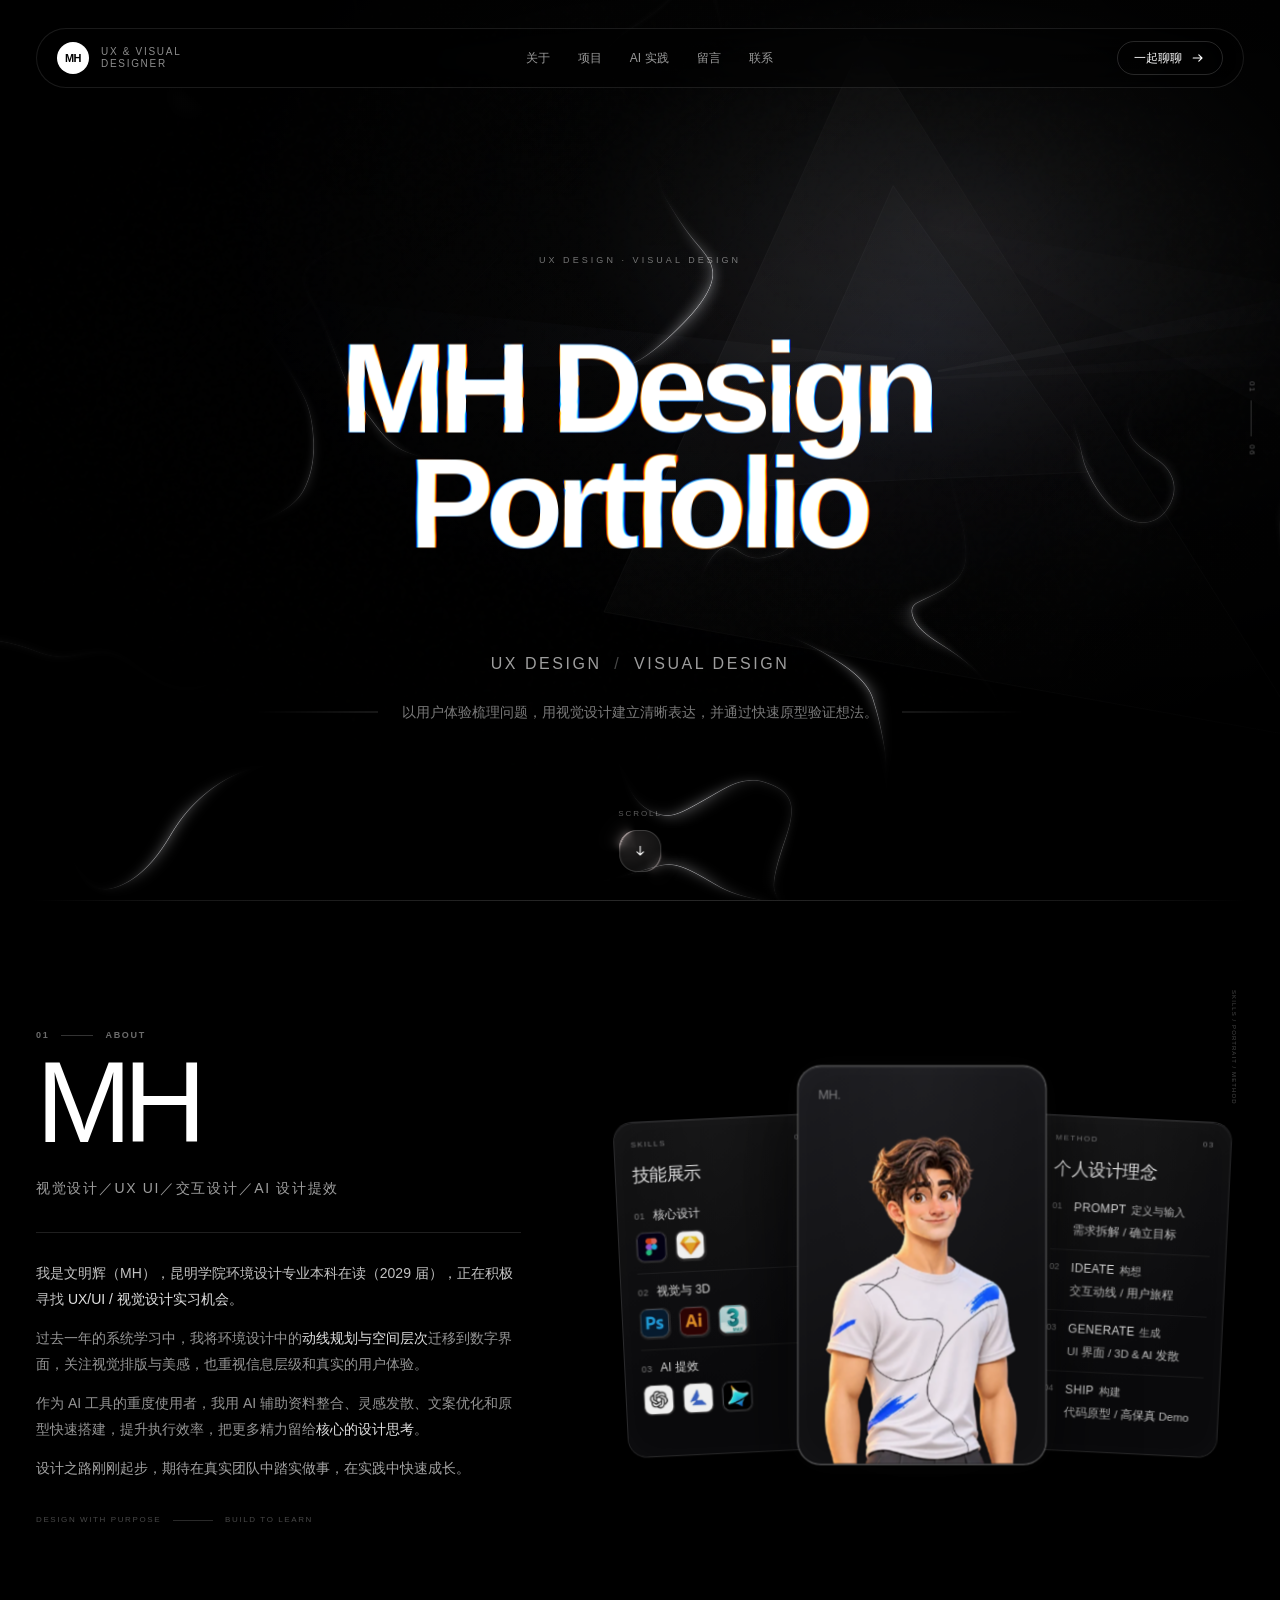
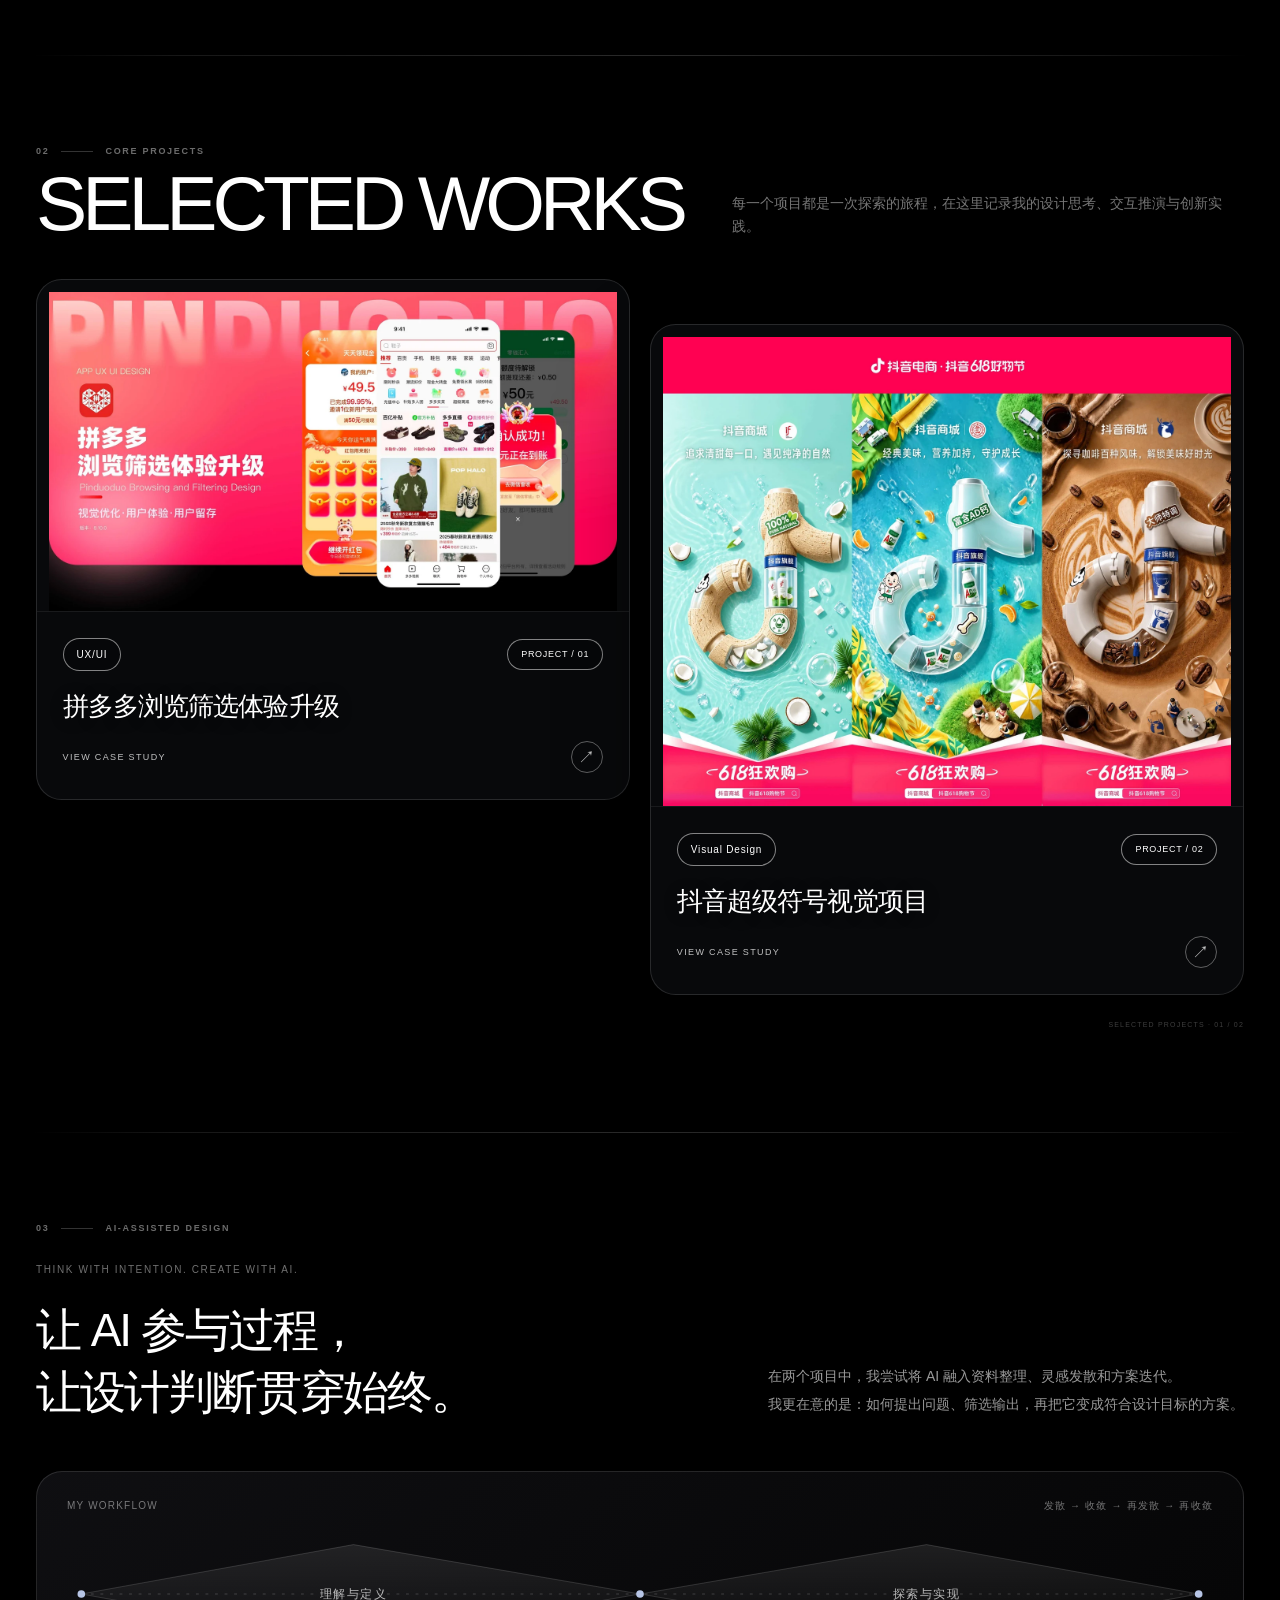
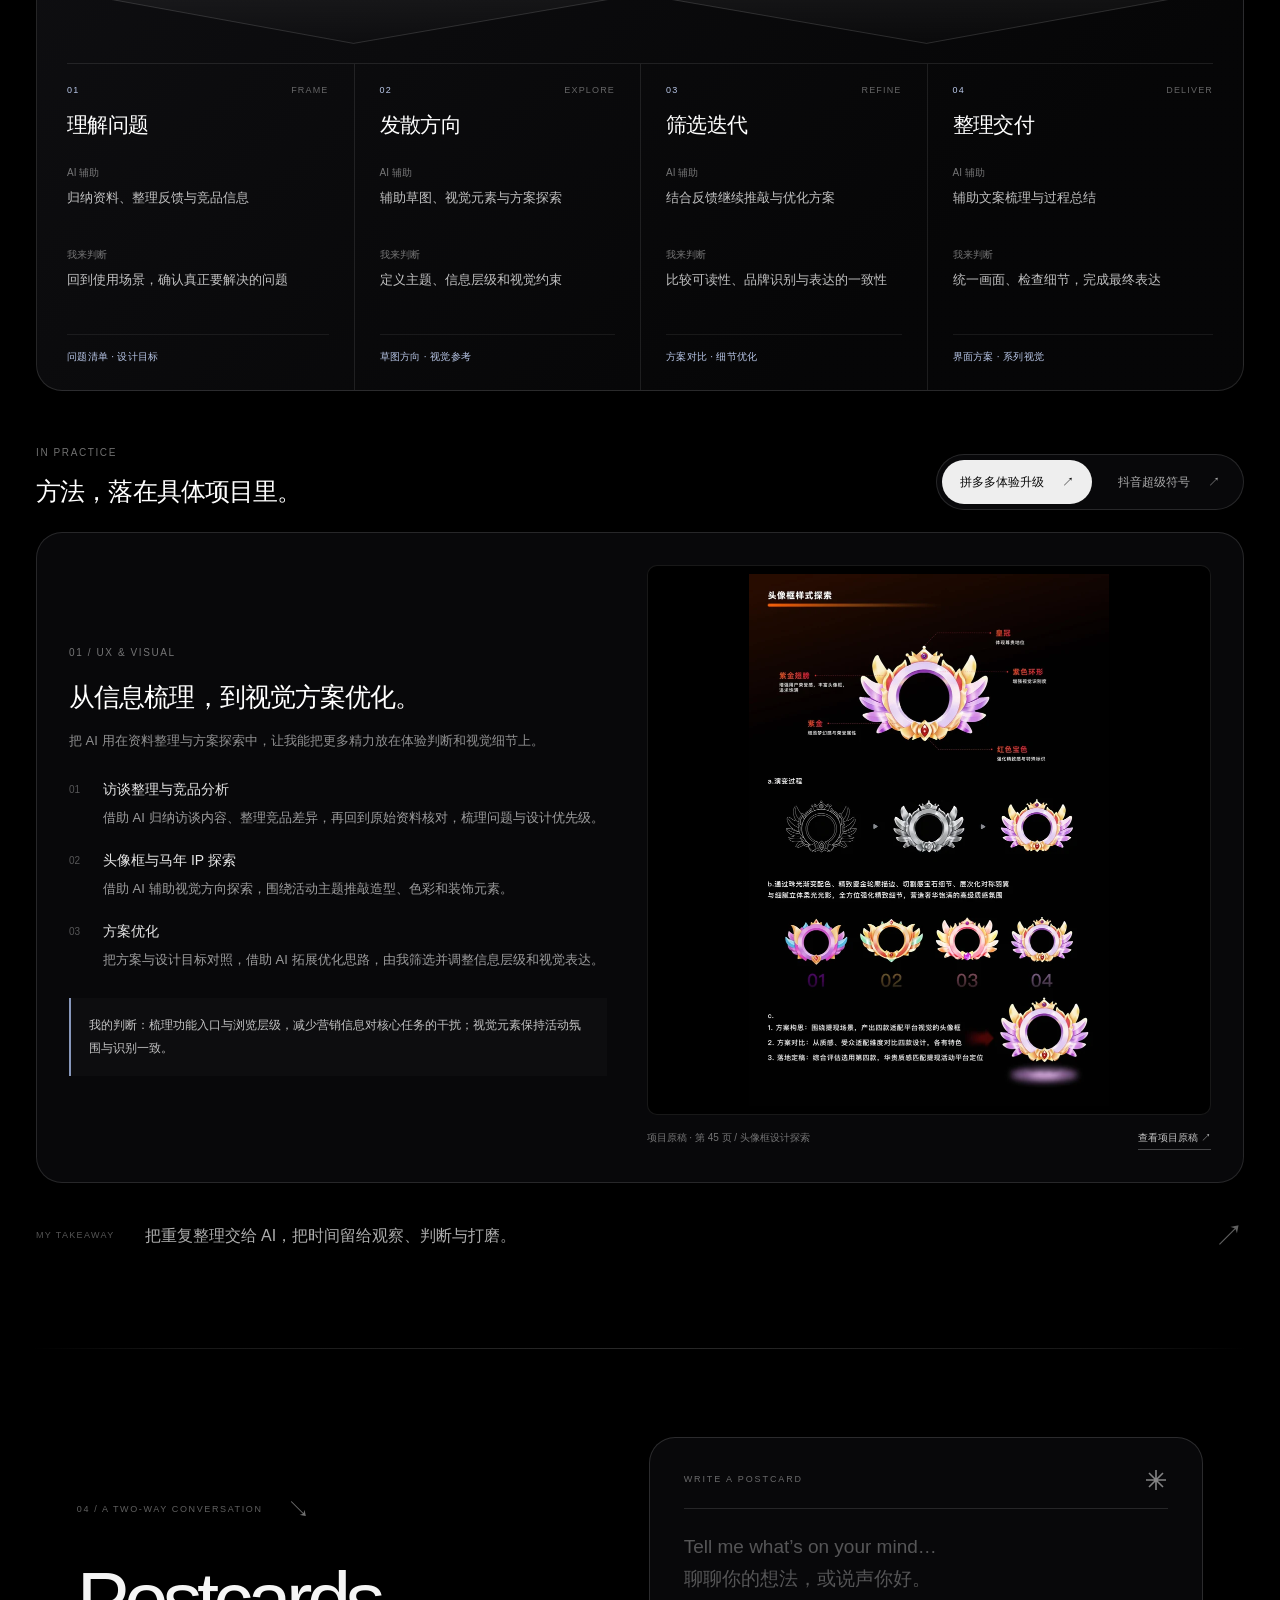
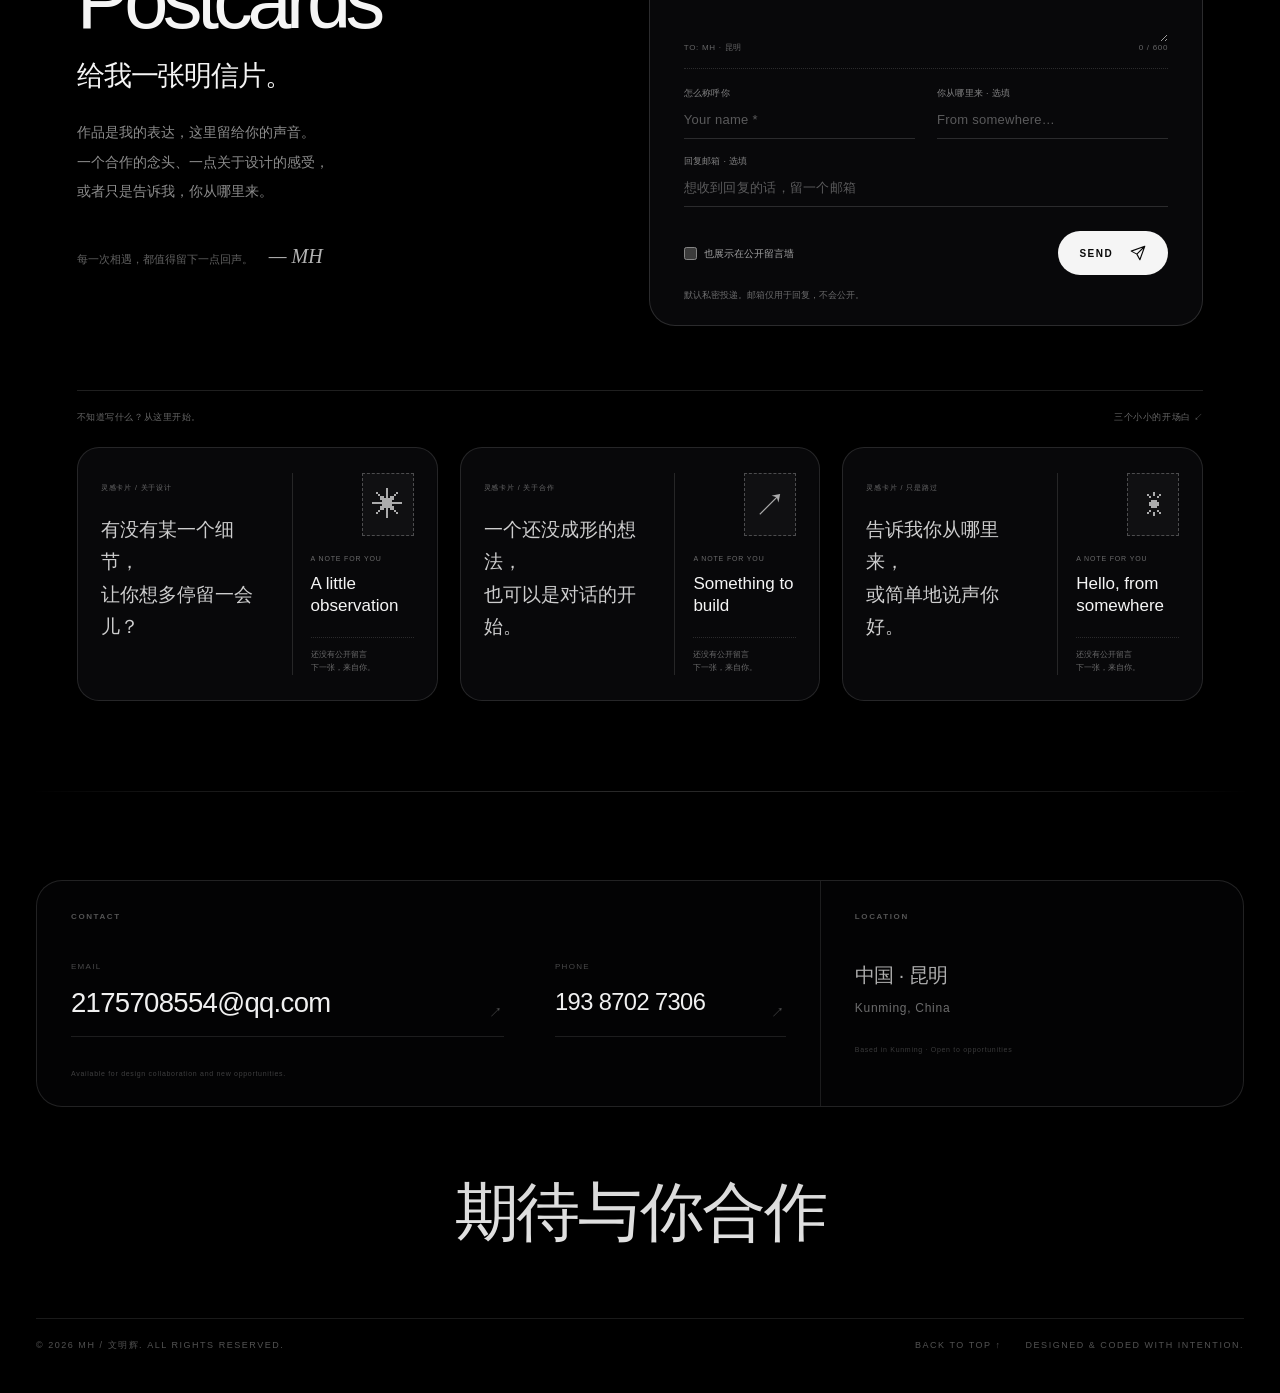
==== commit 29fc414a: "Deliver original artwork inline with Safari-compatible fallback and complete project readers" ====
--- a/index.html
+++ b/index.html
@@ -1,6 +1,40 @@
 <!doctype html>
 <html lang="zh-CN">
-  <head>
+  <head><script data-mh-wall>(function(){
+  var nativeFetch=window.fetch.bind(window),snapshot={"cards": []},storageKey='mh-public-wall-cache-v1';
+  function cached(){try{var data=JSON.parse(localStorage.getItem(storageKey));if(data&&Array.isArray(data.cards))return data}catch(e){}return snapshot}
+  window.fetch=function(input,options){options=options||{};var url=typeof input==='string'?input:input.url;
+    if(!/\/api\/postcards(?:\?|$)/.test(url)||String(options.method||'GET').toUpperCase()!=='GET')return nativeFetch(input,options);
+    return new Promise(function(resolve,reject){var settled=false,timer;function finish(value,error){if(settled)return;settled=true;clearTimeout(timer);if(error)reject(error);else resolve(value)}
+      function fallback(){if(options.signal&&options.signal.aborted){finish(null,new DOMException('Aborted','AbortError'));return}finish(new Response(JSON.stringify(cached()),{status:200,headers:{'Content-Type':'application/json','X-MH-Public-Wall':'cached'}}))}
+      timer=setTimeout(fallback,2500);
+      nativeFetch(input,options).then(function(response){if(!response.ok){fallback();return}response.clone().json().then(function(data){if(data&&Array.isArray(data.cards)){snapshot=data;try{localStorage.setItem(storageKey,JSON.stringify(data))}catch(e){}}}).catch(function(){});finish(response)}).catch(function(error){if(error.name==='AbortError')finish(null,error);else fallback()});
+    });
+  };
+})();
+</script><script data-mh-delivery>/* Same artwork, inline preview delivery. Original full-size sources remain available. */
+(function(){
+  var entries=new Map(), states=new WeakMap();
+  function key(value){try{return new URL(value,document.baseURI).pathname}catch(e){return value}}
+  function apply(img){
+    var src=img.getAttribute('src')||'', old=states.get(img);
+    if(src.indexOf('data:')===0){if(old&&img.hasAttribute('srcset'))img.removeAttribute('srcset');return;}
+    if(old&&old.restored&&key(src)===key(old.src))return;
+    var entry=entries.get(key(src));if(!entry)return;
+    if(img.complete&&img.naturalWidth>0)return;
+    var state={src:src,srcset:img.getAttribute('srcset'),sizes:img.getAttribute('sizes'),entry:entry};states.set(img,state);
+    img.removeAttribute('srcset');img.src=entry.data;
+    if(window.IntersectionObserver){var watch=new window.IntersectionObserver(function(items){if(items.some(function(i){return i.isIntersecting})){watch.disconnect();setTimeout(function(){if(states.get(img)!==state)return;var probe=new window.Image();probe.onload=function(){if(states.get(img)!==state)return;state.restored=true;img.src=state.src;if(state.srcset)img.setAttribute('srcset',state.srcset)};probe.src=state.src;},1500)}},{rootMargin:'200px'});watch.observe(img)}
+  }
+  function scan(root){if(root.tagName==='IMG')apply(root);if(root.querySelectorAll)root.querySelectorAll('img').forEach(apply)}
+  document.addEventListener('load',function(event){var img=event.target;if(img.tagName==='IMG'&&img.closest('.case-page'))img.closest('.case-page').classList.remove('has-error')},true);
+  document.addEventListener('error',function(event){var img=event.target,state=states.get(img);if(!state)return;
+    if(img.src.indexOf('data:image/webp')===0){if(state.entry.png){img.src=state.entry.png;return}if(!state.entry.loading){state.entry.loading=true;var s=document.createElement('script');s.src=state.entry.pack;document.head.appendChild(s)}}
+  },true);
+  new MutationObserver(function(records){records.forEach(function(r){if(r.type==='attributes')apply(r.target);else r.addedNodes.forEach(scan)})}).observe(document.documentElement,{subtree:true,childList:true,attributes:true,attributeFilter:['src','srcset']});
+  window.__mhImages={register:function(aliases,data,pack){var entry={data:data,pack:pack};aliases.forEach(function(a){entries.set(key(a),entry)});scan(document)},png:function(aliases,data){aliases.forEach(function(a){var e=entries.get(key(a));if(e)e.png=data});document.querySelectorAll('img').forEach(function(img){var s=states.get(img);if(s&&s.entry.png&&img.src.indexOf('data:')===0&&(!img.complete||!img.naturalWidth))img.src=s.entry.png})}};
+})();
+</script>
     <meta charset="UTF-8" />
     <meta name="viewport" content="width=device-width, initial-scale=1.0, viewport-fit=cover" />
     <meta name="theme-color" content="#000000" />
@@ -20,17 +54,377 @@
     <link rel="icon" type="image/svg+xml" href="/mh-favicon.svg" />
     <link rel="manifest" href="/site.webmanifest" />
     <title>文明辉（MH）— UX & Visual Designer</title>
-    <script type="module" crossorigin src="/assets/index-AzMheu8t.js"></script>
-    <style>.ai-practice-inner{max-width:1600px;margin-inline:auto}.ai-practice-heading{display:grid;grid-template-columns:1.12fr 1fr;gap:60px;align-items:end;margin-top:26px}.ai-practice-eyebrow,.ai-small-label{font-size:10px;letter-spacing:.16em;color:#ffffff70}.ai-practice-eyebrow{margin:0 0 22px}.ai-practice-heading h2{margin:0;font-size:clamp(30px,3.6vw,58px);font-weight:450;line-height:1.35;letter-spacing:-.045em}.ai-practice-intro{max-width:490px;justify-self:end;margin:0 0 5px;font-size:14px;line-height:2;color:#fff9}.ai-process{margin-top:48px;padding:26px 30px 0;border:1px solid #ffffff20;border-radius:26px;background:linear-gradient(140deg,#151519b3,#070708d9 75%)}.ai-process-heading{display:flex;justify-content:space-between;gap:18px;font-size:10px;letter-spacing:.12em;color:#ffffff70}.ai-process-diagram{position:relative;height:114px;margin:24px 0 12px}.ai-process-diagram svg{width:100%;height:100%}.ai-process-diagram>span{position:absolute;left:25%;top:50%;transform:translate(-50%,-50%);font-size:12px;letter-spacing:.12em;color:#ffffffb3}.ai-process-diagram>span:last-child{left:75%}.ai-stages{display:grid;grid-template-columns:repeat(4,minmax(0,1fr));margin:0;padding:0;list-style:none}.ai-stages>li{min-width:0;padding:20px 25px 26px;border-top:1px solid #ffffff18}.ai-stages>li:first-child{padding-left:0}.ai-stages>li:last-child{padding-right:0}.ai-stages>li+li{border-left:1px solid #ffffff18}.ai-stage-number{display:flex;justify-content:space-between;gap:10px;font-size:9px;letter-spacing:.13em;color:#ffffff60}.ai-stage-number>span:first-child{color:#b7c5e6}.ai-stages h3{margin:12px 0 24px;font-size:21px;font-weight:450;letter-spacing:-.03em}.ai-stages dl{margin:0}.ai-stages dl>div+div{margin-top:17px}.ai-stages dt{margin-bottom:6px;font-size:10px;color:#ffffff70}.ai-stages dd{margin:0;min-height:44px;font-size:13px;line-height:1.8;color:#ffffffbf}.ai-stage-output{margin:22px 0 0;padding-top:14px;border-top:1px solid #ffffff12;font-size:10px;color:#b7c5e6;letter-spacing:.03em}.ai-case-heading{display:flex;align-items:end;justify-content:space-between;gap:28px;margin:48px 0 22px}.ai-case-heading h3{margin:10px 0 0;font-size:25px;font-weight:450;letter-spacing:-.035em}.ai-case-tabs{display:flex;gap:8px;padding:5px;border:1px solid #ffffff20;border-radius:99px;background:#08080a}.ai-case-tabs button{display:flex;align-items:center;gap:18px;min-height:44px;padding:10px 18px;border:0;border-radius:99px;font-size:12px;color:#ffffffa6;background:transparent;cursor:pointer;transition:background .2s,color .2s}.ai-case-tabs button[aria-selected=true]{background:#eee;color:#090909}.ai-case-tabs button:hover{color:#fff;background:#ffffff15}.ai-case-tabs button[aria-selected=true]:hover{background:#fff;color:#090909}.ai-case-tabs button:focus-visible,.ai-case-panel:focus-visible,.ai-case-evidence a:focus-visible{outline:2px solid #b7c5e6;outline-offset:4px}.ai-case-panel{display:grid;grid-template-columns:1fr 1.05fr;gap:40px;padding:32px;border:1px solid #ffffff20;border-radius:26px;background:#09090be8;align-items:center}.ai-case-copy h4{margin:16px 0 12px;font-size:clamp(22px,2vw,29px);line-height:1.45;font-weight:450;letter-spacing:-.035em}.ai-case-description{margin:0;font-size:13px;color:#ffffff8c;line-height:1.9}.ai-case-copy ol{padding:0;margin:26px 0;list-style:none}.ai-case-copy li{display:grid;grid-template-columns:22px minmax(0,1fr);gap:12px}.ai-case-copy li+li{margin-top:20px}.ai-case-copy li>span{padding-top:3px;font-size:10px;color:#ffffff50}.ai-case-copy h5{font-size:14px;font-weight:500;margin:0 0 6px;color:#ffffffe6}.ai-case-copy li p{margin:0;font-size:13px;line-height:1.85;color:#fff9}.ai-case-decision{margin:0;padding:16px 18px;border-left:2px solid #8797bb;background:#ffffff05;font-size:12px;line-height:1.9;color:#ffffffbf}.ai-case-evidence{margin:0;min-width:0}.ai-case-evidence>a{display:block;padding:8px;background:#000;border:1px solid #ffffff18;border-radius:10px}.ai-case-evidence img{display:block;width:100%;height:auto}.ai-case-evidence[data-project=pdd] img{width:min(100%,360px);margin-inline:auto}.ai-case-evidence figcaption{display:flex;flex-wrap:wrap;gap:10px 20px;justify-content:space-between;margin-top:14px;font-size:10px;line-height:1.7;color:#ffffff70}.ai-case-evidence figcaption a{color:#ffffffbf;text-decoration:none;padding-bottom:3px;border-bottom:1px solid #ffffff40}.ai-practice-closing{display:flex;gap:30px;align-items:center;padding:30px 0 0}.ai-practice-closing>span:first-child{font-size:9px;letter-spacing:.15em;color:#fff5}.ai-practice-closing p{margin:0;flex:1;color:#ffffffad;font-size:16px;line-height:1.7}.ai-closing-mark{font-size:30px;color:#ffffff60}.ai-mobile-break{display:none}@media(max-width:1100px){.ai-practice-heading{gap:32px}.ai-stages>li{padding-inline:16px}.ai-case-panel{gap:26px;padding:26px}}@media(max-width:767px){.ai-practice-heading{grid-template-columns:minmax(0,1fr);gap:20px;margin-top:24px}.ai-practice-eyebrow{font-size:8px;letter-spacing:.1em;margin-bottom:18px}.ai-practice-heading h2{font-size:clamp(27px,7.2vw,38px);line-height:1.45}.ai-practice-intro{font-size:13px;line-height:1.9;justify-self:start}.ai-process{padding:22px 20px 0;margin-top:30px;border-radius:22px}.ai-process-heading{flex-direction:column;font-size:9px;gap:9px}.ai-process-diagram{height:76px;margin:20px 0 12px}.ai-process-diagram>span{font-size:10px;letter-spacing:0}.ai-stages{grid-template-columns:minmax(0,1fr)}.ai-stages>li,.ai-stages>li:first-child,.ai-stages>li:last-child{padding:22px 0}.ai-stages>li+li{border-left:0}.ai-stages h3{margin:10px 0 18px;font-size:21px}.ai-stages dl{display:grid;grid-template-columns:minmax(0,1fr) minmax(0,1fr);gap:20px}.ai-stages dl>div+div{margin:0}.ai-stages dd{font-size:13px;min-height:0}.ai-stage-output{margin-top:18px}.ai-case-heading{align-items:stretch;flex-direction:column;gap:20px;margin-top:34px}.ai-case-heading h3{font-size:23px}.ai-case-tabs{border-radius:16px}.ai-case-tabs button{flex:1;justify-content:space-between;font-size:11px;padding:10px 12px;gap:6px;border-radius:12px}.ai-case-panel{grid-template-columns:minmax(0,1fr);gap:26px;padding:24px 20px;border-radius:22px}.ai-case-copy h4{font-size:24px}.ai-case-copy ol{margin:22px 0}.ai-case-copy li{gap:8px;grid-template-columns:20px minmax(0,1fr)}.ai-case-evidence figcaption{font-size:10px}.ai-practice-closing{align-items:flex-start;gap:12px;flex-wrap:wrap;padding-top:25px}.ai-practice-closing>span:first-child{width:100%}.ai-practice-closing p{font-size:15px}.ai-mobile-break{display:block}}.normal-section.postcards-section{background:transparent;color:#f5f5f5;color-scheme:dark;padding-inline:6vw;scroll-margin-top:0}.postcards-inner{max-width:1440px;margin:0 auto}.postcards-top{display:grid;grid-template-columns:1fr 1.12fr;align-items:center;gap:clamp(40px,6vw,100px)}.postcards-kicker{display:flex;gap:24px;align-items:center;margin:0 0 34px;font-size:9px;letter-spacing:.18em;color:#ffffff60}.postcards-kicker>span:last-child{font-size:23px;color:#ffffff70}.postcards-intro h2{margin:0;font-size:clamp(58px,6.2vw,96px);font-weight:500;letter-spacing:-.07em;line-height:1}.postcards-intro h2>span{display:block;margin-top:22px;font-size:clamp(23px,2.2vw,34px);font-weight:400;letter-spacing:-.04em}.postcards-description{margin:28px 0 0;color:#ffffff8c;font-size:14px;line-height:2.1}.postcards-signoff{margin:34px 0 0;font-size:11px;color:#ffffff60}.postcards-signoff>span{display:inline-block;margin-left:16px;font-family:Georgia,serif;font-style:italic;font-size:20px;color:#ffffffb3}.postcard-compose{position:relative;background:#09090be8;padding:30px 34px 22px;box-shadow:0 14px 50px #00000040,0 1px 3px #00000040;border:1px solid #ffffff24;border-radius:26px;backdrop-filter:blur(18px);transition:border-color .3s ease,box-shadow .3s ease}.postcard-compose:focus-within{border-color:#ffffff50;box-shadow:0 20px 70px #0006,0 0 30px #ffffff03}.postcard-paper-heading{display:flex;align-items:center;justify-content:space-between;padding-bottom:16px;border-bottom:1px solid #ffffff1f;font-size:9px;letter-spacing:.21em;color:#fff6}.postcard-paper-star{color:#ffffff80;font-size:25px;line-height:1}.postcard-compose textarea{display:block;width:100%;min-height:133px;resize:vertical;border:0;outline:none;border-radius:0;background:transparent;color:#f5f5f5;padding:22px 0 10px;font-size:18px;line-height:1.65}.postcard-compose textarea::placeholder{color:#ffffff50;font-size:19px;font-family:inherit;font-style:normal}.postcard-message-meta{display:flex;justify-content:space-between;color:#ffffff60;font-size:8px;letter-spacing:.09em;padding-bottom:14px;border-bottom:1px dotted #ffffff24}.postcard-fields{display:grid;grid-template-columns:1fr 1fr;gap:22px;margin-top:18px}.postcard-fields label,.postcard-email{display:block;font-size:9px;color:#ffffff80;letter-spacing:.03em}.postcard-compose input:not([type=checkbox]){display:block;width:100%;min-width:0;border:0;border-bottom:1px solid #ffffff24;outline:none;border-radius:0;padding:9px 0;background:transparent;font-size:13px;color:#f5f5f5;transition:border-color .2s}.postcard-compose input::placeholder{color:#fff5}.postcard-compose input:focus{border-color:#ffffff80}.postcard-compose textarea:focus-visible{box-shadow:inset 2px 0 #ffffff90;padding-left:10px}.postcard-email{margin-top:16px}.postcard-send-row{display:flex;justify-content:space-between;align-items:center;gap:12px;margin-top:24px}.postcard-public{display:inline-flex;align-items:center;gap:7px;color:#ffffff9c;font-size:10px;cursor:pointer}.postcard-public input{accent-color:#e5e5e5;width:13px;height:13px}.postcard-send{display:inline-flex;align-items:center;gap:16px;flex-shrink:0;padding:12px 20px;background:#f5f5f5;border:1px solid transparent;border-radius:99px;font-size:10px;font-weight:600;letter-spacing:.15em;color:#090909;cursor:pointer;transition:background .2s,transform .2s}.postcard-send svg{width:18px;height:18px;transition:transform .25s}.postcard-send:hover{background:#fff;transform:translateY(-2px)}.postcard-send:hover svg{transform:translate(2px,-2px)}.postcard-send:disabled{opacity:.65;cursor:wait;transform:none}.postcard-compose button:focus-visible{outline:2px solid #e5e5e5;outline-offset:4px}.postcard-privacy{margin:14px 0 0;font-size:9px;color:#fff6}.postcard-error{margin:14px 0 0;font-size:12px;color:#fca5a5;line-height:1.6}.postcard-success{min-height:347px;display:flex;flex-direction:column;align-items:center;justify-content:center;text-align:center;animation:postcard-arrive .5s ease both}.postcard-success-icon{display:grid;place-items:center;width:65px;height:65px;border:1px solid #f5f5f5;border-radius:50%;color:#ffffffb3;margin:12px 0 20px}.postcard-success-icon svg{width:28px;height:28px}.postcard-success h3{font-size:25px;font-weight:400;letter-spacing:-.04em;margin:0}.postcard-success p{max-width:330px;font-size:12px;color:#ffffff8c;line-height:1.9;margin:16px 0 26px;overflow-wrap:anywhere}.postcard-success button{border:0;border-bottom:1px solid #ffffff40;padding:5px 0;background:transparent;font-size:11px;color:#fffc;cursor:pointer}.postcard-success button span{margin-left:20px}.postcards-wall-heading{display:flex;align-items:center;justify-content:space-between;gap:18px;margin:64px 0 23px;border-top:1px solid #ffffff1f;padding-top:20px;font-size:9px;color:#fff6;letter-spacing:.06em}.postcards-wall{display:grid;grid-template-columns:repeat(3,minmax(0,1fr));gap:22px;align-items:stretch}.postcard-note{min-width:0;display:grid;grid-template-columns:1.4fr 1fr;gap:20px;background:#09090be8;padding:25px 23px;min-height:230px;box-shadow:0 8px 26px #0003;border:1px solid #ffffff1f;border-radius:22px;backdrop-filter:blur(12px);transition:transform .35s,border-color .35s,box-shadow .35s}.postcard-note:hover{transform:translateY(-5px);border-color:#ffffff4d;box-shadow:0 16px 36px #0006}.postcard-note-text{margin:17px 0 0;white-space:pre-wrap;overflow-wrap:anywhere;font-family:inherit;font-size:19px;line-height:1.7;color:#fffc}.postcard-note>.postcard-note-text{margin-top:0;font-size:16px}.postcard-note-side{display:flex;flex-direction:column;border-left:1px solid #ffffff1f;padding-left:18px;min-width:0}.postcard-stamp{align-self:flex-end;display:grid;place-items:center;width:52px;height:63px;margin-bottom:18px;border:1px dashed #ffffff40;outline:4px solid #101012;outline-offset:-5px;background:#ffffff08;color:#ffffffa6;font-family:Georgia,serif;font-size:32px}.postcard-note-label{font-size:7px;color:#fff6;letter-spacing:.12em}.postcard-note-side strong{font-family:inherit;font-weight:400;font-style:normal;font-size:17px;line-height:1.3;margin:8px 0;overflow-wrap:anywhere}.postcard-note-side small{font-size:9px;color:#ffffff70;padding-bottom:12px;overflow-wrap:anywhere}.postcard-note-side time{font-family:inherit;font-size:15px;margin-top:8px;color:#fff9}.postcard-prompt-mark{margin-top:12px;border-top:1px dotted #ffffff24;padding-top:10px;font-size:8px;color:#fff6;line-height:1.7}.postcards-wall-error{font-size:11px;color:#fca5a5;margin-bottom:20px}@keyframes postcard-arrive{0%{opacity:0;transform:translateY(12px)}to{opacity:1;transform:translateY(0)}}@media(min-width:1700px){.postcards-description{font-size:16px}}@media(max-width:1050px){.postcards-top{gap:35px;grid-template-columns:.85fr 1.15fr}.postcard-compose{padding:25px}.postcard-note{gap:12px;padding:20px 16px}.postcard-note-side{padding-left:12px}.postcard-note-text{font-size:16px}}@media(max-width:767px){.normal-section.postcards-section{padding-inline:20px}.postcards-top{grid-template-columns:minmax(0,1fr);gap:32px}.postcards-kicker{margin-bottom:22px;font-size:8px}.postcards-intro h2{font-size:clamp(54px,14vw,80px)}.postcards-intro h2>span{margin-top:16px;font-size:25px}.postcards-description{font-size:13px;margin-top:22px}.postcards-signoff{margin-top:19px;font-size:10px}.postcard-compose{min-width:0;padding:24px 20px 20px;border-radius:22px}.postcard-fields{grid-template-columns:repeat(2,minmax(0,1fr));gap:16px}.postcard-compose input:not([type=checkbox]){font-size:16px;min-height:44px}.postcard-fields label,.postcard-email{font-size:11px}.postcard-compose textarea{min-height:150px;font-size:17px}.postcard-compose textarea::placeholder{font-size:17px}.postcards-wall-heading{margin-top:46px;font-size:8px;align-items:flex-start}.postcards-wall{grid-template-columns:1fr;gap:22px}.postcard-note{min-height:200px;grid-template-columns:minmax(0,1.35fr) minmax(88px,.85fr);padding:20px;gap:16px}.postcard-note-text{font-size:18px}.postcard-note-side{padding-left:16px}.postcard-note-side strong{font-size:15px}.postcard-send-row{flex-wrap:wrap;gap:12px}.postcard-public{flex:1 1 160px;min-height:44px;font-size:11px}.postcard-public input{width:18px;height:18px;flex-shrink:0}.postcard-privacy{font-size:10px;line-height:1.8}.postcard-success{min-height:290px}.postcard-success h3{font-size:clamp(21px,5.5vw,25px)}.postcard-success button{min-height:44px}.postcard-send{min-height:44px;margin-left:auto;padding:11px 17px;gap:10px}}@media(max-width:380px){.postcard-fields{grid-template-columns:minmax(0,1fr)}}@media(prefers-reduced-motion:reduce){.postcard-compose,.postcard-note{transform:none}}@layer properties{@supports (((-webkit-hyphens:none)) and (not (margin-trim:block))) or ((-moz-orient:inline) and (not (color:rgb(from red r g b)))){*,:before,:after,::backdrop{--tw-translate-x:0;--tw-translate-y:0;--tw-translate-z:0;--tw-border-style:solid;--tw-gradient-position:initial;--tw-gradient-from:#0000;--tw-gradient-via:#0000;--tw-gradient-to:#0000;--tw-gradient-stops:initial;--tw-gradient-via-stops:initial;--tw-gradient-from-position:0%;--tw-gradient-via-position:50%;--tw-gradient-to-position:100%;--tw-leading:initial;--tw-font-weight:initial;--tw-tracking:initial;--tw-outline-style:solid;--tw-blur:initial;--tw-brightness:initial;--tw-contrast:initial;--tw-grayscale:initial;--tw-hue-rotate:initial;--tw-invert:initial;--tw-opacity:initial;--tw-saturate:initial;--tw-sepia:initial;--tw-drop-shadow:initial;--tw-drop-shadow-color:initial;--tw-drop-shadow-alpha:100%;--tw-drop-shadow-size:initial;--tw-backdrop-blur:initial;--tw-backdrop-brightness:initial;--tw-backdrop-contrast:initial;--tw-backdrop-grayscale:initial;--tw-backdrop-hue-rotate:initial;--tw-backdrop-invert:initial;--tw-backdrop-opacity:initial;--tw-backdrop-saturate:initial;--tw-backdrop-sepia:initial;--tw-duration:initial}}}@layer theme{:root,:host{--font-sans:-apple-system, BlinkMacSystemFont, "Segoe UI", Roboto, "Helvetica Neue", "Noto Sans", Arial, sans-serif, "Apple Color Emoji", "Segoe UI Emoji", "Segoe UI Symbol", "Noto Color Emoji";--font-mono:ui-monospace, SFMono-Regular, Menlo, Monaco, Consolas, "Liberation Mono", "Courier New", monospace;--color-black:#000;--color-white:#fff;--spacing:.25rem;--container-xl:36rem;--container-2xl:42rem;--container-3xl:48rem;--container-4xl:56rem;--text-xs:.75rem;--text-xs--line-height:calc(1 / .75);--text-sm:.875rem;--text-sm--line-height:calc(1.25 / .875);--text-base:1rem;--text-base--line-height: 1.5 ;--text-lg:1.125rem;--text-lg--line-height:calc(1.75 / 1.125);--text-xl:1.25rem;--text-xl--line-height:calc(1.75 / 1.25);--text-2xl:1.5rem;--text-2xl--line-height:calc(2 / 1.5);--font-weight-medium:500;--font-weight-semibold:600;--font-weight-bold:700;--leading-tight:1.25;--leading-relaxed:1.625;--blur-xl:24px;--blur-2xl:40px;--default-transition-duration:.15s;--default-transition-timing-function:cubic-bezier(.4, 0, .2, 1);--default-font-family:var(--font-sans);--default-mono-font-family:var(--font-mono)}}@layer base{*,:after,:before,::backdrop{box-sizing:border-box;border:0 solid;margin:0;padding:0}::file-selector-button{box-sizing:border-box;border:0 solid;margin:0;padding:0}html,:host{-webkit-text-size-adjust:100%;tab-size:4;line-height:1.5;font-family:var(--default-font-family,-apple-system, BlinkMacSystemFont, "Segoe UI", Roboto, "Helvetica Neue", "Noto Sans", Arial, sans-serif, "Apple Color Emoji", "Segoe UI Emoji", "Segoe UI Symbol", "Noto Color Emoji");font-feature-settings:var(--default-font-feature-settings,normal);font-variation-settings:var(--default-font-variation-settings,normal);-webkit-tap-highlight-color:transparent}hr{height:0;color:inherit;border-top-width:1px}abbr:where([title]){-webkit-text-decoration:underline dotted;text-decoration:underline dotted}h1,h2,h3,h4,h5,h6{font-size:inherit;font-weight:inherit}a{color:inherit;-webkit-text-decoration:inherit;text-decoration:inherit}b,strong{font-weight:bolder}code,kbd,samp,pre{font-family:var(--default-mono-font-family,ui-monospace, SFMono-Regular, Menlo, Monaco, Consolas, "Liberation Mono", "Courier New", monospace);font-feature-settings:var(--default-mono-font-feature-settings,normal);font-variation-settings:var(--default-mono-font-variation-settings,normal);font-size:1em}small{font-size:80%}sub,sup{vertical-align:baseline;font-size:75%;line-height:0;position:relative}sub{bottom:-.25em}sup{top:-.5em}table{text-indent:0;border-color:inherit;border-collapse:collapse}:-moz-focusring:where(:not(iframe)){outline:auto}progress{vertical-align:baseline}summary{display:list-item}ol,ul,menu{list-style:none}img,svg,video,canvas,audio,iframe,embed,object{vertical-align:middle;display:block}img,video{max-width:100%;height:auto}button,input,select,optgroup,textarea{font:inherit;font-feature-settings:inherit;font-variation-settings:inherit;letter-spacing:inherit;color:inherit;opacity:1;background-color:#0000;border-radius:0}::file-selector-button{font:inherit;font-feature-settings:inherit;font-variation-settings:inherit;letter-spacing:inherit;color:inherit;opacity:1;background-color:#0000;border-radius:0}:where(select:is([multiple],[size])) optgroup{font-weight:bolder}:where(select:is([multiple],[size])) optgroup option{padding-inline-start:20px}::file-selector-button{margin-inline-end:4px}::placeholder{opacity:1}@supports (not ((-webkit-appearance:-apple-pay-button))) or (contain-intrinsic-size:1px){::placeholder{color:currentColor}@supports (color:color-mix(in lab,red,red)){::placeholder{color:color-mix(in oklab,currentcolor 50%,transparent)}}}textarea{resize:vertical}::-webkit-search-decoration{-webkit-appearance:none}::-webkit-date-and-time-value{min-height:1lh;text-align:inherit}::-webkit-datetime-edit{display:inline-flex}::-webkit-datetime-edit-fields-wrapper{padding:0}::-webkit-datetime-edit{padding-block:0}::-webkit-datetime-edit-year-field{padding-block:0}::-webkit-datetime-edit-month-field{padding-block:0}::-webkit-datetime-edit-day-field{padding-block:0}::-webkit-datetime-edit-hour-field{padding-block:0}::-webkit-datetime-edit-minute-field{padding-block:0}::-webkit-datetime-edit-second-field{padding-block:0}::-webkit-datetime-edit-millisecond-field{padding-block:0}::-webkit-datetime-edit-meridiem-field{padding-block:0}::-webkit-calendar-picker-indicator{line-height:1}:-moz-ui-invalid{box-shadow:none}button,input:where([type=button],[type=reset],[type=submit]){appearance:button}::file-selector-button{appearance:button}::-webkit-inner-spin-button{height:auto}::-webkit-outer-spin-button{height:auto}[hidden]:where(:not([hidden=until-found])){display:none!important}}@layer components;@layer utilities{.pointer-events-none{pointer-events:none}.visible{visibility:visible}.sr-only{clip-path:inset(50%);white-space:nowrap;border-width:0;width:1px;height:1px;margin:-1px;padding:0;position:absolute;overflow:hidden}.absolute{position:absolute}.fixed{position:fixed}.relative{position:relative}.static{position:static}.inset-x-0{inset-inline:0}.top-0{top:0}.top-1{top:var(--spacing)}.bottom-0{bottom:0}.bottom-1{bottom:var(--spacing)}.bottom-5{bottom:calc(var(--spacing) * 5)}.left-0{left:0}.left-1\/2{left:50%}.z-10{z-index:10}.z-50{z-index:50}.container{width:100%}@media(min-width:40rem){.container{max-width:40rem}}@media(min-width:48rem){.container{max-width:48rem}}@media(min-width:64rem){.container{max-width:64rem}}@media(min-width:80rem){.container{max-width:80rem}}@media(min-width:96rem){.container{max-width:96rem}}.mx-auto{margin-inline:auto}.mt-2{margin-top:calc(var(--spacing) * 2)}.mt-3{margin-top:calc(var(--spacing) * 3)}.mt-5{margin-top:calc(var(--spacing) * 5)}.mt-6{margin-top:calc(var(--spacing) * 6)}.mt-7{margin-top:calc(var(--spacing) * 7)}.mb-3{margin-bottom:calc(var(--spacing) * 3)}.mb-5{margin-bottom:calc(var(--spacing) * 5)}.block{display:block}.flex{display:flex}.grid{display:grid}.hidden{display:none}.inline{display:inline}.size-4{width:calc(var(--spacing) * 4);height:calc(var(--spacing) * 4)}.size-5{width:calc(var(--spacing) * 5);height:calc(var(--spacing) * 5)}.size-8{width:calc(var(--spacing) * 8);height:calc(var(--spacing) * 8)}.size-9{width:calc(var(--spacing) * 9);height:calc(var(--spacing) * 9)}.size-10{width:calc(var(--spacing) * 10);height:calc(var(--spacing) * 10)}.h-3\.5{height:calc(var(--spacing) * 3.5)}.h-\[100svh\]{height:100svh}.h-px{height:1px}.max-h-0{max-height:0}.max-h-\[80svh\]{max-height:80svh}.min-h-0{min-height:0}.min-h-12{min-height:calc(var(--spacing) * 12)}.min-h-\[100svh\]{min-height:100svh}.min-h-screen{min-height:100vh}.w-4{width:calc(var(--spacing) * 4)}.w-8{width:calc(var(--spacing) * 8)}.w-10{width:calc(var(--spacing) * 10)}.w-full{width:100%}.max-w-2xl{max-width:var(--container-2xl)}.max-w-3xl{max-width:var(--container-3xl)}.max-w-4xl{max-width:var(--container-4xl)}.max-w-\[1500px\]{max-width:1500px}.max-w-\[1600px\]{max-width:1600px}.max-w-xl{max-width:var(--container-xl)}.flex-1{flex:1}.flex-shrink{flex-shrink:1}.shrink-0{flex-shrink:0}.-translate-x-1\/2{--tw-translate-x: -50% ;translate:var(--tw-translate-x) var(--tw-translate-y)}.-translate-y-1{--tw-translate-y:calc(var(--spacing) * -1);translate:var(--tw-translate-x) var(--tw-translate-y)}.translate-y-1{--tw-translate-y:var(--spacing);translate:var(--tw-translate-x) var(--tw-translate-y)}.-rotate-45{rotate:-45deg}.rotate-45{rotate:45deg}.rotate-90{rotate:90deg}.resize{resize:both}.flex-col{flex-direction:column}.flex-wrap{flex-wrap:wrap}.place-items-center{place-items:center}.items-center{align-items:center}.items-end{align-items:flex-end}.justify-between{justify-content:space-between}.justify-center{justify-content:center}.gap-2{gap:calc(var(--spacing) * 2)}.gap-2\.5{gap:calc(var(--spacing) * 2.5)}.gap-3{gap:calc(var(--spacing) * 3)}.gap-4{gap:calc(var(--spacing) * 4)}.gap-5{gap:calc(var(--spacing) * 5)}.gap-6{gap:calc(var(--spacing) * 6)}.gap-7{gap:calc(var(--spacing) * 7)}.overflow-hidden{overflow:hidden}.overflow-y-auto{overflow-y:auto}.rounded-\[24px\]{border-radius:24px}.rounded-\[26px\]{border-radius:26px}.rounded-full{border-radius:2147483647px}.border{border-style:var(--tw-border-style);border-width:1px}.border-t{border-top-style:var(--tw-border-style);border-top-width:1px}.border-b{border-bottom-style:var(--tw-border-style);border-bottom-width:1px}.border-white\/8{border-color:#ffffff14}@supports (color:color-mix(in lab,red,red)){.border-white\/8{border-color:color-mix(in oklab,var(--color-white) 8%,transparent)}}.border-white\/10{border-color:#ffffff1a}@supports (color:color-mix(in lab,red,red)){.border-white\/10{border-color:color-mix(in oklab,var(--color-white) 10%,transparent)}}.border-white\/12{border-color:#ffffff1f}@supports (color:color-mix(in lab,red,red)){.border-white\/12{border-color:color-mix(in oklab,var(--color-white) 12%,transparent)}}.border-white\/15{border-color:#ffffff26}@supports (color:color-mix(in lab,red,red)){.border-white\/15{border-color:color-mix(in oklab,var(--color-white) 15%,transparent)}}.bg-\[\#090909\]\/95{background-color:#090909f2}.bg-black{background-color:var(--color-black)}.bg-black\/35{background-color:#00000059}@supports (color:color-mix(in lab,red,red)){.bg-black\/35{background-color:color-mix(in oklab,var(--color-black) 35%,transparent)}}.bg-white{background-color:var(--color-white)}.bg-white\/16{background-color:#ffffff29}@supports (color:color-mix(in lab,red,red)){.bg-white\/16{background-color:color-mix(in oklab,var(--color-white) 16%,transparent)}}.bg-white\/20{background-color:#fff3}@supports (color:color-mix(in lab,red,red)){.bg-white\/20{background-color:color-mix(in oklab,var(--color-white) 20%,transparent)}}.bg-gradient-to-l{--tw-gradient-position:to left in oklab;background-image:linear-gradient(var(--tw-gradient-stops))}.bg-gradient-to-r{--tw-gradient-position:to right in oklab;background-image:linear-gradient(var(--tw-gradient-stops))}.bg-gradient-to-t{--tw-gradient-position:to top in oklab;background-image:linear-gradient(var(--tw-gradient-stops))}.from-black{--tw-gradient-from:var(--color-black);--tw-gradient-stops:var(--tw-gradient-via-stops,var(--tw-gradient-position), var(--tw-gradient-from) var(--tw-gradient-from-position), var(--tw-gradient-to) var(--tw-gradient-to-position))}.from-transparent{--tw-gradient-from:transparent;--tw-gradient-stops:var(--tw-gradient-via-stops,var(--tw-gradient-position), var(--tw-gradient-from) var(--tw-gradient-from-position), var(--tw-gradient-to) var(--tw-gradient-to-position))}.via-black\/90{--tw-gradient-via:#000000e6}@supports (color:color-mix(in lab,red,red)){.via-black\/90{--tw-gradient-via:color-mix(in oklab, var(--color-black) 90%, transparent)}}.via-black\/90{--tw-gradient-via-stops:var(--tw-gradient-position), var(--tw-gradient-from) var(--tw-gradient-from-position), var(--tw-gradient-via) var(--tw-gradient-via-position), var(--tw-gradient-to) var(--tw-gradient-to-position);--tw-gradient-stops:var(--tw-gradient-via-stops)}.to-transparent{--tw-gradient-to:transparent;--tw-gradient-stops:var(--tw-gradient-via-stops,var(--tw-gradient-position), var(--tw-gradient-from) var(--tw-gradient-from-position), var(--tw-gradient-to) var(--tw-gradient-to-position))}.to-white\/18{--tw-gradient-to:#ffffff2e}@supports (color:color-mix(in lab,red,red)){.to-white\/18{--tw-gradient-to:color-mix(in oklab, var(--color-white) 18%, transparent)}}.to-white\/18{--tw-gradient-stops:var(--tw-gradient-via-stops,var(--tw-gradient-position), var(--tw-gradient-from) var(--tw-gradient-from-position), var(--tw-gradient-to) var(--tw-gradient-to-position))}.p-5{padding:calc(var(--spacing) * 5)}.px-2\.5{padding-inline:calc(var(--spacing) * 2.5)}.px-4{padding-inline:calc(var(--spacing) * 4)}.px-5{padding-inline:calc(var(--spacing) * 5)}.py-1{padding-block:var(--spacing)}.py-2{padding-block:calc(var(--spacing) * 2)}.py-3{padding-block:calc(var(--spacing) * 3)}.py-4{padding-block:calc(var(--spacing) * 4)}.pt-5{padding-top:calc(var(--spacing) * 5)}.pt-6{padding-top:calc(var(--spacing) * 6)}.pt-16{padding-top:calc(var(--spacing) * 16)}.pt-28{padding-top:calc(var(--spacing) * 28)}.pb-5{padding-bottom:calc(var(--spacing) * 5)}.pb-24{padding-bottom:calc(var(--spacing) * 24)}.text-center{text-align:center}.text-base{font-size:var(--text-base);line-height:var(--tw-leading,var(--text-base--line-height))}.text-lg{font-size:var(--text-lg);line-height:var(--tw-leading,var(--text-lg--line-height))}.text-xl{font-size:var(--text-xl);line-height:var(--tw-leading,var(--text-xl--line-height))}.text-xs{font-size:var(--text-xs);line-height:var(--tw-leading,var(--text-xs--line-height))}.text-\[8px\]{font-size:8px}.text-\[9px\]{font-size:9px}.text-\[10px\]{font-size:10px}.text-\[11px\]{font-size:11px}.text-\[clamp\(\.72rem\,1\.25vw\,1rem\)\]{font-size:clamp(.72rem,1.25vw,1rem)}.text-\[clamp\(2\.7rem\,6vw\,7rem\)\]{font-size:clamp(2.7rem,6vw,7rem)}.text-\[clamp\(4\.2rem\,9vw\,9rem\)\]{font-size:clamp(4.2rem,9vw,9rem)}.leading-\[0\.82\]{--tw-leading:.82;line-height:.82}.leading-\[0\.88\]{--tw-leading:.88;line-height:.88}.leading-relaxed{--tw-leading:var(--leading-relaxed);line-height:var(--leading-relaxed)}.leading-tight{--tw-leading:var(--leading-tight);line-height:var(--leading-tight)}.font-bold{--tw-font-weight:var(--font-weight-bold);font-weight:var(--font-weight-bold)}.font-medium{--tw-font-weight:var(--font-weight-medium);font-weight:var(--font-weight-medium)}.font-semibold{--tw-font-weight:var(--font-weight-semibold);font-weight:var(--font-weight-semibold)}.tracking-\[-0\.04em\]{--tw-tracking:-.04em;letter-spacing:-.04em}.tracking-\[-0\.035em\]{--tw-tracking:-.035em;letter-spacing:-.035em}.tracking-\[-0\.065em\]{--tw-tracking:-.065em;letter-spacing:-.065em}.tracking-\[-0\.075em\]{--tw-tracking:-.075em;letter-spacing:-.075em}.tracking-\[0\.2em\]{--tw-tracking:.2em;letter-spacing:.2em}.tracking-\[0\.12em\]{--tw-tracking:.12em;letter-spacing:.12em}.tracking-\[0\.16em\]{--tw-tracking:.16em;letter-spacing:.16em}.tracking-\[0\.17em\]{--tw-tracking:.17em;letter-spacing:.17em}.tracking-\[0\.19em\]{--tw-tracking:.19em;letter-spacing:.19em}.tracking-\[0\.24em\]{--tw-tracking:.24em;letter-spacing:.24em}.tracking-\[0\.34em\]{--tw-tracking:.34em;letter-spacing:.34em}.text-black{color:var(--color-black)}.text-white{color:var(--color-white)}.text-white\/28{color:#ffffff47}@supports (color:color-mix(in lab,red,red)){.text-white\/28{color:color-mix(in oklab,var(--color-white) 28%,transparent)}}.text-white\/32{color:#ffffff52}@supports (color:color-mix(in lab,red,red)){.text-white\/32{color:color-mix(in oklab,var(--color-white) 32%,transparent)}}.text-white\/35{color:#ffffff59}@supports (color:color-mix(in lab,red,red)){.text-white\/35{color:color-mix(in oklab,var(--color-white) 35%,transparent)}}.text-white\/36{color:#ffffff5c}@supports (color:color-mix(in lab,red,red)){.text-white\/36{color:color-mix(in oklab,var(--color-white) 36%,transparent)}}.text-white\/42{color:#ffffff6b}@supports (color:color-mix(in lab,red,red)){.text-white\/42{color:color-mix(in oklab,var(--color-white) 42%,transparent)}}.text-white\/44{color:#ffffff70}@supports (color:color-mix(in lab,red,red)){.text-white\/44{color:color-mix(in oklab,var(--color-white) 44%,transparent)}}.text-white\/45{color:#ffffff73}@supports (color:color-mix(in lab,red,red)){.text-white\/45{color:color-mix(in oklab,var(--color-white) 45%,transparent)}}.text-white\/46{color:#ffffff75}@supports (color:color-mix(in lab,red,red)){.text-white\/46{color:color-mix(in oklab,var(--color-white) 46%,transparent)}}.text-white\/48{color:#ffffff7a}@supports (color:color-mix(in lab,red,red)){.text-white\/48{color:color-mix(in oklab,var(--color-white) 48%,transparent)}}.text-white\/55{color:#ffffff8c}@supports (color:color-mix(in lab,red,red)){.text-white\/55{color:color-mix(in oklab,var(--color-white) 55%,transparent)}}.text-white\/60{color:#fff9}@supports (color:color-mix(in lab,red,red)){.text-white\/60{color:color-mix(in oklab,var(--color-white) 60%,transparent)}}.text-white\/62{color:#ffffff9e}@supports (color:color-mix(in lab,red,red)){.text-white\/62{color:color-mix(in oklab,var(--color-white) 62%,transparent)}}.text-white\/85{color:#ffffffd9}@supports (color:color-mix(in lab,red,red)){.text-white\/85{color:color-mix(in oklab,var(--color-white) 85%,transparent)}}.uppercase{text-transform:uppercase}.opacity-0{opacity:0}.opacity-100{opacity:1}.outline{outline-style:var(--tw-outline-style);outline-width:1px}.blur{--tw-blur:blur(8px);filter:var(--tw-blur, ) var(--tw-brightness, ) var(--tw-contrast, ) var(--tw-grayscale, ) var(--tw-hue-rotate, ) var(--tw-invert, ) var(--tw-saturate, ) var(--tw-sepia, ) var(--tw-drop-shadow, )}.backdrop-blur-2xl{--tw-backdrop-blur:blur(var(--blur-2xl));-webkit-backdrop-filter:var(--tw-backdrop-blur, ) var(--tw-backdrop-brightness, ) var(--tw-backdrop-contrast, ) var(--tw-backdrop-grayscale, ) var(--tw-backdrop-hue-rotate, ) var(--tw-backdrop-invert, ) var(--tw-backdrop-opacity, ) var(--tw-backdrop-saturate, ) var(--tw-backdrop-sepia, );backdrop-filter:var(--tw-backdrop-blur, ) var(--tw-backdrop-brightness, ) var(--tw-backdrop-contrast, ) var(--tw-backdrop-grayscale, ) var(--tw-backdrop-hue-rotate, ) var(--tw-backdrop-invert, ) var(--tw-backdrop-opacity, ) var(--tw-backdrop-saturate, ) var(--tw-backdrop-sepia, )}.backdrop-blur-xl{--tw-backdrop-blur:blur(var(--blur-xl));-webkit-backdrop-filter:var(--tw-backdrop-blur, ) var(--tw-backdrop-brightness, ) var(--tw-backdrop-contrast, ) var(--tw-backdrop-grayscale, ) var(--tw-backdrop-hue-rotate, ) var(--tw-backdrop-invert, ) var(--tw-backdrop-opacity, ) var(--tw-backdrop-saturate, ) var(--tw-backdrop-sepia, );backdrop-filter:var(--tw-backdrop-blur, ) var(--tw-backdrop-brightness, ) var(--tw-backdrop-contrast, ) var(--tw-backdrop-grayscale, ) var(--tw-backdrop-hue-rotate, ) var(--tw-backdrop-invert, ) var(--tw-backdrop-opacity, ) var(--tw-backdrop-saturate, ) var(--tw-backdrop-sepia, )}.transition{transition-property:color,background-color,border-color,outline-color,text-decoration-color,fill,stroke,--tw-gradient-from,--tw-gradient-via,--tw-gradient-to,opacity,box-shadow,transform,translate,scale,rotate,filter,-webkit-backdrop-filter,backdrop-filter,display,content-visibility,overlay,pointer-events;transition-timing-function:var(--tw-ease,var(--default-transition-timing-function));transition-duration:var(--tw-duration,var(--default-transition-duration))}.transition-all{transition-property:all;transition-timing-function:var(--tw-ease,var(--default-transition-timing-function));transition-duration:var(--tw-duration,var(--default-transition-duration))}.transition-colors{transition-property:color,background-color,border-color,outline-color,text-decoration-color,fill,stroke,--tw-gradient-from,--tw-gradient-via,--tw-gradient-to;transition-timing-function:var(--tw-ease,var(--default-transition-timing-function));transition-duration:var(--tw-duration,var(--default-transition-duration))}.transition-transform{transition-property:transform,translate,scale,rotate;transition-timing-function:var(--tw-ease,var(--default-transition-timing-function));transition-duration:var(--tw-duration,var(--default-transition-duration))}.duration-300{--tw-duration:.3s;transition-duration:.3s}@media(hover:hover){:is(:where(.group):hover .group-hover\:rotate-6){rotate:6deg}:is(:where(.group):hover .group-hover\:rotate-\[-8deg\]){rotate:-8deg}:is(:where(.group):hover .group-hover\:bg-white){background-color:var(--color-white)}:is(:where(.group):hover .group-hover\:text-black){color:var(--color-black)}}.last\:border-0:last-child{border-style:var(--tw-border-style);border-width:0}@media(hover:hover){.hover\:border-white\/40:hover{border-color:#fff6}@supports (color:color-mix(in lab,red,red)){.hover\:border-white\/40:hover{border-color:color-mix(in oklab,var(--color-white) 40%,transparent)}}.hover\:bg-white:hover{background-color:var(--color-white)}.hover\:text-black:hover{color:var(--color-black)}.hover\:text-white:hover{color:var(--color-white)}}@media(min-width:40rem){.sm\:block{display:block}.sm\:flex{display:flex}.sm\:flex-row{flex-direction:row}.sm\:items-center{align-items:center}.sm\:justify-between{justify-content:space-between}}@media(min-width:48rem){.md\:bottom-7{bottom:calc(var(--spacing) * 7)}.md\:mt-6{margin-top:calc(var(--spacing) * 6)}.md\:mt-7{margin-top:calc(var(--spacing) * 7)}.md\:mt-8{margin-top:calc(var(--spacing) * 8)}.md\:mt-9{margin-top:calc(var(--spacing) * 9)}.md\:mb-7{margin-bottom:calc(var(--spacing) * 7)}.md\:flex{display:flex}.md\:hidden{display:none}.md\:grid-cols-\[1fr_0\.78fr\]{grid-template-columns:1fr .78fr}.md\:items-end{align-items:flex-end}.md\:gap-6{gap:calc(var(--spacing) * 6)}.md\:gap-10{gap:calc(var(--spacing) * 10)}.md\:justify-self-end{justify-self:flex-end}.md\:px-5{padding-inline:calc(var(--spacing) * 5)}.md\:px-6{padding-inline:calc(var(--spacing) * 6)}.md\:px-9{padding-inline:calc(var(--spacing) * 9)}.md\:pt-7{padding-top:calc(var(--spacing) * 7)}.md\:pt-32{padding-top:calc(var(--spacing) * 32)}.md\:pb-6{padding-bottom:calc(var(--spacing) * 6)}.md\:pb-24{padding-bottom:calc(var(--spacing) * 24)}.md\:text-2xl{font-size:var(--text-2xl);line-height:var(--tw-leading,var(--text-2xl--line-height))}.md\:text-sm{font-size:var(--text-sm);line-height:var(--tw-leading,var(--text-sm--line-height))}}@media(min-width:80rem){.xl\:grid-cols-\[0\.86fr_1\.14fr\]{grid-template-columns:.86fr 1.14fr}.xl\:items-center{align-items:center}.xl\:gap-20{gap:calc(var(--spacing) * 20)}}@media(min-width:96rem){.\32xl\:gap-24{gap:calc(var(--spacing) * 24)}}}:root{color-scheme:dark;font-synthesis:none;text-rendering:optimizelegibility;background:#000;font-family:Inter,ui-sans-serif,-apple-system,BlinkMacSystemFont,SF Pro Display,Helvetica Neue,PingFang SC,Microsoft YaHei,sans-serif}*{box-sizing:border-box}html{scroll-behavior:smooth;background:#000}body{background:#000;min-width:320px;margin:0;overflow-x:hidden}button,a{-webkit-tap-highlight-color:transparent}button{font:inherit}::selection{color:#000;background:#f5f5f5}.prism-canvas{z-index:0;pointer-events:none;opacity:.95;position:fixed;inset:0}.screen-section{position:relative}.normal-section{background:0 0;position:relative}.portfolio-main{--section-space:clamp(88px, 7vw, 112px)}.portfolio-main>section:not(.hero-section){padding-block:var(--section-space)}.portfolio-main>section.contact-section{padding-bottom:40px}.portfolio-main>section+section:before{content:"";pointer-events:none;background:linear-gradient(90deg,#0000,#ffffff17 12%,#ffffff29,#ffffff17 88%,#0000);width:calc(100% - clamp(40px,5vw,72px));max-width:1600px;height:1px;position:absolute;top:0;left:50%;transform:translate(-50%);box-shadow:0 0 8px #ffffff06}.hero-video{z-index:1;object-fit:cover;opacity:.52;filter:contrast(1.2)brightness(.62)saturate(.25);width:100%;height:100%;position:absolute;inset:0}.hero-video-overlay{z-index:2;background:radial-gradient(circle at 50% 52%,#0000000a,#0000003d 58%,#000000ad),linear-gradient(#0000007a,#00000014 38%,#000000c7);position:absolute;inset:0}.hero-flux-layer{z-index:4;pointer-events:none;position:absolute;inset:0}.hero-section:after{content:"";z-index:3;pointer-events:none;opacity:.08;mix-blend-mode:soft-light;background-image:url("data:image/svg+xml,%3Csvg viewBox='0 0 160 160' xmlns='http://www.w3.org/2000/svg'%3E%3Cfilter id='n'%3E%3CfeTurbulence type='fractalNoise' baseFrequency='.92' numOctaves='2' stitchTiles='stitch'/%3E%3C/filter%3E%3Crect width='100%25' height='100%25' filter='url(%23n)' opacity='.23'/%3E%3C/svg%3E");position:absolute;inset:0}.hero-content{transform:translateY(2.5vh)}.hero-portfolio-title{text-wrap:balance;text-shadow:0 18px 70px #0000006b}.hero-warp-title{color:#fff;width:100%;margin:0}.hero-warp-title .warp-text{min-height:220px}.hero-warp-title canvas{cursor:crosshair}.hero-title-placeholder{letter-spacing:-.06em;white-space:pre-line;text-align:center;justify-content:center;align-items:center;width:100%;height:320px;padding-inline:7%;font-size:clamp(2.6rem,10vw,8.667rem);font-weight:800;line-height:.9;display:flex}.hero-scroll-static{color:#f5f5f5;cursor:pointer;background:#ffffff0a;border:1px solid #ffffff38;place-items:center;display:grid}.hero-disciplines i{color:#ffffff47;margin-inline:.35em;font-style:normal}.hero-scroll-arrow{animation:2.2s cubic-bezier(.45,0,.55,1) infinite hero-arrow-float}.hero-scroll-specular,.hero-scroll-specular.specular-button{border-radius:18px;width:42px;min-width:42px;height:42px;padding:0;box-shadow:0 10px 24px -14px #000000a6}.hero-scroll-specular .specular-button__label{place-items:center;display:grid}.nav-link{position:relative}.nav-link:after{content:"";transform-origin:100%;background:currentColor;height:1px;transition:transform .35s;position:absolute;inset:auto 0 -6px;transform:scaleX(0)}.nav-link:hover:after{transform-origin:0;transform:scaleX(1)}.page-index{z-index:40;color:#ffffff57;letter-spacing:.15em;transform-origin:100%;pointer-events:none;align-items:center;gap:8px;font-size:8px;display:flex;position:fixed;top:50%;right:34px;transform:rotate(90deg)translateY(-50%)}.page-index i{background:#ffffff2e;width:36px;height:1px}.about-section{isolation:isolate}.about-body{color:#ffffff94;font-size:clamp(.875rem,1vw,1rem);line-height:1.85}.about-body p{margin:0}.about-body p+p{margin-top:.95em}.about-body .about-lead{color:#ffffffc2}.about-body strong{color:#ffffffe0;font-weight:500}.about-body .about-outlook{color:#ffffffa3}.about-gallery-wrap{min-width:0}.about-gallery-hint{display:none}.about-gallery{--mx:0;--my:0;perspective:1200px;grid-template-columns:repeat(3,minmax(0,1fr));align-items:center;gap:0;width:100%;height:min(64vh,640px);min-height:430px;display:grid;position:relative}.about-gallery:before{content:"";filter:blur(26px);background:radial-gradient(circle,#ffffff0b,#0000 68%);border-radius:50%;position:absolute;inset:12% 8%}.about-photo-card{aspect-ratio:3/4.8;will-change:transform;cursor:pointer;background:#0b0b0d;border:1px solid #ffffff24;border-radius:20px;outline:none;width:100%;margin:0;transition:transform .48s cubic-bezier(.2,.75,.2,1),filter .3s,border-color .3s,box-shadow .4s;position:relative;overflow:hidden;box-shadow:0 28px 80px #0000006b}.about-gallery:hover .about-photo-card{border-color:#fff3}.about-photo-card[data-selected=false]{filter:brightness(.94)saturate(.78)}.about-portrait-card[data-selected=false]{filter:brightness(.87)saturate(.75)}.about-photo-card[data-selected=true]{filter:brightness()saturate();border-color:#fff6;box-shadow:0 30px 70px #000000a6,0 0 26px #ffffff08}.about-photo-card[data-selected=true] .about-card-surface{background:linear-gradient(155deg,#1c1c20,#101012 70%)}.about-photo-card:focus-visible{box-shadow:0 0 0 2px #ffffffa6,0 34px 90px #0000008f}.about-photo-1{z-index:1;transform:translate3d(calc(8% + var(--mx) * -8px),calc(var(--my) * -7px + 8px),0) rotate(-2.8deg) scale(.98)}.about-photo-2{z-index:5;transform:translate3d(calc(var(--mx) * 10px),calc(var(--my) * 8px - 12px),36px) scale(1.13)}.about-photo-3{z-index:1;transform:translate3d(calc(-8% + var(--mx) * 7px),calc(var(--my) * -8px + 8px),0) rotate(2.8deg) scale(.98)}.about-gallery[data-active="0"] .about-photo-1{z-index:6;transform:translate3d(calc(8% + var(--mx) * -6px),calc(var(--my) * -5px - 20px),38px) rotate(-1.2deg) scale(1.09)}.about-gallery[data-active="0"] .about-photo-2{z-index:3;transform:translate3d(calc(8% + var(--mx) * 8px),calc(var(--my) * 6px - 2px),18px) scale(1.045)}.about-gallery[data-active="0"] .about-photo-3{z-index:1;transform:translate3d(calc(-20% + var(--mx) * 6px),calc(var(--my) * -6px + 10px),0) rotate(3deg) scale(.95)}.about-gallery[data-active="2"] .about-photo-1{z-index:1;transform:translate3d(calc(20% + var(--mx) * -6px),calc(var(--my) * -6px + 10px),0) rotate(-3deg) scale(.95)}.about-gallery[data-active="2"] .about-photo-2{z-index:3;transform:translate3d(calc(-8% + var(--mx) * 8px),calc(var(--my) * 6px - 2px),18px) scale(1.045)}.about-gallery[data-active="2"] .about-photo-3{z-index:6;transform:translate3d(calc(-8% + var(--mx) * 6px),calc(var(--my) * -5px - 7px),38px) rotate(1.2deg) scale(1.09)}.about-photo-float{width:100%;height:100%}.about-photo-2 .about-photo-float{animation:5.8s ease-in-out -.9s infinite about-photo-float}.about-card-surface{background:linear-gradient(155deg,#151517,#0b0b0d 70%);width:100%;height:100%;padding:clamp(14px,1.3vw,22px);position:relative;overflow:hidden}.about-card-surface:before{content:"";pointer-events:none;background:radial-gradient(at 50% 0,#ffffff06,#0000 65%);position:absolute;inset:0}.about-card-surface>*{z-index:1;position:relative}.about-method-card .about-card-surface{padding-left:clamp(28px,2.6vw,42px)}.about-card-topline{letter-spacing:.19em;color:#ffffff80;justify-content:space-between;align-items:center;font-size:8px;display:flex}.about-card-surface h3{letter-spacing:-.025em;color:#f5f5f5;margin:12px 0 0;font-size:clamp(18px,1.35vw,21px);font-weight:500}.about-skill-groups{margin-top:18px}.about-skill-group+.about-skill-group{border-top:1px solid #ffffff12;margin-top:10px;padding-top:9px}.about-skill-heading{align-items:baseline;gap:8px;display:flex}.about-skill-heading span{letter-spacing:.08em;color:#ffffff80;font-size:9px}.about-skill-heading strong{color:#ffffffeb;font-size:clamp(12px,.9vw,14px);font-weight:450}.about-skill-tools{gap:8px;margin-top:8px;display:flex}.about-app-icon{border:1px solid #ffffff16;border-radius:8px;width:clamp(32px,2.5vw,40px);height:clamp(32px,2.5vw,40px);display:block;overflow:hidden}.about-design-steps{margin-top:16px}.about-design-step{grid-template-columns:15px minmax(0,1fr);align-items:start;gap:7px;display:grid}.about-design-step+.about-design-step{border-top:1px solid #ffffff12;margin-top:10px;padding-top:9px}.about-design-step>span{color:#ffffff80;padding-top:2px;font-size:9px}.about-design-step strong{letter-spacing:.03em;color:#fffffff0;font-size:clamp(12px,.85vw,13px);font-weight:500;display:block}.about-design-step strong em{letter-spacing:0;color:#ffffffbf;margin-left:5px;font-size:11px;font-style:normal;font-weight:400}.about-design-step p{color:#fffc;margin:5px 0 0;font-size:clamp(11.5px,.8vw,13px);line-height:1.65}.about-portrait-surface{padding:0}.about-portrait-surface img{object-fit:contain;object-position:center bottom;width:100%;height:100%;position:absolute;inset:auto 0 0}.about-portrait-mark{letter-spacing:-.04em;color:#ffffff70;font-size:11px;position:absolute;top:16px;left:17px}.about-photo-card:after{content:"";z-index:4;border-radius:inherit;pointer-events:none;position:absolute;inset:0;box-shadow:inset 0 1px #ffffff12,inset 0 0 34px #ffffff06}.about-gallery-note{z-index:5;letter-spacing:.18em;color:#ffffff47;writing-mode:vertical-rl;font-size:6px;position:absolute;top:0;right:1%}.project-grid{min-height:min(62vh,620px)}.project-card{scroll-snap-align:center;isolation:isolate;background:#080808;flex:0 0 82vw}.project-card:after{content:"";border-radius:inherit;pointer-events:none;position:absolute;inset:0;box-shadow:inset 0 0 0 1px #ffffff05}.project-visual{transition:transform .7s cubic-bezier(.2,.8,.2,1);position:absolute;inset:0;overflow:hidden}.project-card:hover .project-visual{transform:scale(1.025)}.tone-silver{background:radial-gradient(circle at 68% 32%,#667079,#252a2f 34%,#080909 76%)}.tone-blue{background:radial-gradient(circle at 50% 10%,#344672,#17202f 38%,#08090c 80%)}.tone-warm{background:radial-gradient(circle at 70% 18%,#6a3e34,#2a1c1a 38%,#090807 78%)}.mock-window{-webkit-backdrop-filter:blur(10px);backdrop-filter:blur(10px);background:#0505058c;border:1px solid #ffffff2e;border-radius:14px;position:absolute;inset:7% 7% 22%;overflow:hidden;box-shadow:0 24px 70px #00000059}.mock-topbar{border-bottom:1px solid #ffffff17;align-items:center;gap:5px;height:26px;padding:0 10px;display:flex}.mock-topbar i{background:#ffffff3d;border-radius:99px;width:4px;height:4px}.mock-feature{height:calc(100% - 26px);padding:clamp(18px,3.4vw,54px);position:relative}.mock-kicker{letter-spacing:.18em;color:#fff6;font-size:7px}.mock-feature strong{z-index:2;letter-spacing:-.075em;margin-top:8%;font-size:clamp(2rem,4.3vw,5.4rem);font-weight:500;line-height:.84;display:block;position:relative}.mock-pill{color:#ffffffa6;border:1px solid #fff3;border-radius:99px;align-items:center;gap:18px;padding:8px 12px;font-size:8px;display:flex;position:absolute;bottom:15%;left:clamp(18px,3.4vw,54px)}.mock-orbit{aspect-ratio:1;border:1px solid #ffffff38;border-radius:50%;width:46%;position:absolute;top:8%;right:-4%;box-shadow:inset 18px -10px 80px #a1b8ff2e,0 0 80px #9aaeff1f}.mock-orbit:before,.mock-orbit:after{content:"";border-radius:inherit;border:1px solid #ffffff1f;position:absolute;inset:15%}.mock-orbit:after{background:#ffffff0a;inset:32%}.mock-ai{height:calc(100% - 26px);padding:18px;position:relative}.ai-command{color:#ffffff80;border:1px solid #ffffff24;border-radius:8px;padding:10px;font-family:ui-monospace,monospace;font-size:7px}.ai-grid{grid-template-columns:repeat(2,1fr);gap:5px;height:58%;margin-top:8px;display:grid}.ai-grid i{background:linear-gradient(135deg,#ffffff24,#6980ff08);border:1px solid #ffffff14;border-radius:7px}.mock-ai>span{letter-spacing:.15em;color:#ffffff4d;font-size:6px;position:absolute;bottom:12px;left:18px}.mock-campaign{height:calc(100% - 26px);padding:18px}.campaign-mark{letter-spacing:-.1em;color:#ffffffe6;text-shadow:16px 12px #ff78563d;font-size:clamp(3.8rem,7vw,7rem);font-weight:800;line-height:.53}.campaign-mark span{color:#0000;-webkit-text-stroke:1px #ffffff70}.campaign-copy{text-align:right;letter-spacing:.08em;color:#ffffff73;font-size:8px;line-height:1.4;position:absolute;bottom:18px;right:18px}.works-section{isolation:isolate}.works-projects{margin-top:clamp(32px,3.2vw,56px)}.circular-projects{cursor:grab;-webkit-user-select:none;user-select:none;touch-action:pan-y;contain:layout paint style;outline:none;width:100%;height:100%;min-height:470px;position:relative;overflow:hidden}.circular-projects:focus-visible{border-radius:22px;box-shadow:inset 0 0 0 1px #fff3}.circular-projects.is-dragging{cursor:grabbing}.circular-projects-stage{perspective:1200px;transform-style:preserve-3d;position:absolute;inset:0 0 48px}.project-ring-card{width:clamp(300px,28vw,430px);height:clamp(365px,47vh,510px);transform-style:preserve-3d;will-change:transform,opacity;background:#07080af5;border:1px solid #ffffff1f;border-radius:22px;transition:border-color .35s,box-shadow .35s;position:absolute;top:50%;left:50%;overflow:hidden;box-shadow:0 32px 90px #0000007a}.project-ring-card[data-active=true]{border-color:#ffffff47;box-shadow:0 34px 100px #0000009e,0 0 42px #6e82d214}.project-ring-card[data-active=true] .project-cover-art{transform:translate(-50%,-50%)rotate(8deg)scale(1.04)}.project-cover{--accent:205, 212, 224;background:linear-gradient(145deg,#ffffff14,transparent 44%),radial-gradient(circle at 68% 28%,rgba(var(--accent),.24),transparent 38%),#17191d;border-bottom:1px solid #ffffff14;height:72%;position:relative;overflow:hidden}.project-cover:before{content:"";opacity:.22;background-image:linear-gradient(#ffffff1f 1px,#0000 1px),linear-gradient(90deg,#ffffff1f 1px,#0000 1px);background-size:44px 44px;position:absolute;inset:0;-webkit-mask-image:linear-gradient(135deg,#000,#0000 78%);mask-image:linear-gradient(135deg,#000,#0000 78%)}.project-cover-slate{--accent:207, 213, 221;background-color:#181a1d}.project-cover-blue{--accent:105, 143, 255;background-color:#111827}.project-cover-violet{--accent:180, 125, 255;background-color:#1b1528}.project-cover-warm{--accent:245, 139, 105;background-color:#241714}.project-cover-green{--accent:119, 207, 164;background-color:#11201b}.project-cover-mono{--accent:240, 240, 240;background-color:#121212}.project-cover-number{z-index:4;letter-spacing:.18em;color:#ffffff73;font-size:8px;position:absolute;top:16px;right:17px}.project-cover-caption{z-index:4;letter-spacing:.17em;color:#ffffff61;font-size:6px;position:absolute;bottom:16px;left:17px}.project-cover-art{z-index:2;aspect-ratio:1;border:1px solid rgba(var(--accent),.55);background:linear-gradient(145deg,rgba(var(--accent),.26),rgba(var(--accent),.025));border-radius:46% 54% 68% 32%/38% 42% 58% 62%;width:52%;transition:transform .8s cubic-bezier(.2,.75,.2,1);position:absolute;top:48%;left:50%;transform:translate(-50%,-50%)rotate(-7deg);box-shadow:inset 20px -18px 60px #0000003d,0 22px 60px #00000047}.project-cover-art i{border:1px solid rgba(var(--accent),.4);border-radius:inherit;display:block;position:absolute}.project-cover-art i:first-child{inset:15%}.project-cover-art i:nth-child(2){background:rgba(var(--accent),.08);inset:31%}.project-cover-art i:nth-child(3){background:rgb(var(--accent));width:8px;height:8px;box-shadow:0 0 28px rgba(var(--accent),.8);border-radius:50%;top:15%;right:5%}.project-ring-meta{flex-direction:column;justify-content:space-between;height:28%;padding:17px 18px 18px;display:flex}.project-tags{flex-wrap:wrap;gap:6px;display:flex}.project-tags span{letter-spacing:.08em;color:#ffffff75;border:1px solid #ffffff1c;border-radius:99px;padding:4px 8px;font-size:7px}.project-ring-meta h3{letter-spacing:-.035em;color:#ffffffeb;margin:0;font-size:clamp(1.05rem,1.5vw,1.45rem);font-weight:500}.circular-projects-controls{z-index:40;align-items:center;gap:12px;display:flex;position:absolute;bottom:1px;left:50%;transform:translate(-50%)}.circular-projects-controls button{color:#ffffffa3;background:#00000047;border:1px solid #ffffff21;border-radius:50%;place-items:center;width:34px;height:34px;transition:all .3s;display:grid}.circular-projects-controls button:hover{color:#000;background:#fff;border-color:#ffffff61}.circular-projects-controls span{text-align:center;letter-spacing:.16em;color:#ffffff59;min-width:46px;font-size:7px}.circular-projects-hint{text-transform:uppercase;letter-spacing:.18em;color:#ffffff3d;font-size:7px;position:absolute;bottom:13px;right:2px}.dual-projects{align-items:flex-start;gap:clamp(14px,1.6vw,24px);width:100%;height:auto;min-height:0;padding-bottom:48px;display:flex;position:relative}.dual-project-card{color:inherit;cursor:pointer;isolation:isolate;background:#08090b;border:1px solid #ffffff21;border-radius:clamp(20px,2vw,30px);outline:none;flex:1 1 0;min-width:0;height:auto;text-decoration:none;transition:transform .35s,border-color .35s,box-shadow .35s;display:block;position:relative;overflow:hidden;box-shadow:0 30px 90px #0000006b}.dual-project-card:nth-child(2){margin-top:clamp(28px,5vh,52px)}.dual-project-card.is-focused{z-index:2;border-color:#ffffff4d;transform:translateY(-6px);box-shadow:0 40px 110px #00000094,0 0 55px #6080dc14}.dual-project-card:nth-child(2).is-focused{transform:translateY(-12px)}.dual-project-card.is-muted{flex-grow:1}.dual-project-card:focus-visible{box-shadow:0 0 0 2px #8eb2ffbf,0 36px 100px #0000008c}.dual-project-cover{--accent:205, 212, 224;width:calc(100% - 24px);height:auto;aspect-ratio:var(--cover-ratio,16 / 9);background:linear-gradient(145deg,#ffffff17,transparent 42%),radial-gradient(circle at 68% 28%,rgba(var(--accent),.28),transparent 40%),#14171c;margin:12px 12px 0;position:relative;overflow:hidden}.dual-project-index{z-index:5;letter-spacing:.2em;color:#ffffff8f;font-size:7px;position:absolute;top:20px;left:22px}.dual-project-cover.is-original-cover{background:#000}.dual-project-original-cover{object-fit:contain;width:100%;height:auto;display:block}.dual-project-card:after{display:none}.dual-project-topline{justify-content:space-between;align-items:center;gap:12px;width:100%;display:flex}.dual-project-topline .project-tags span,.dual-project-number{color:#fff;letter-spacing:.08em;background:#00000029;border:1px solid #ffffff80;border-radius:99px;padding:8px 13px;font-size:10px;font-weight:500}.dual-project-number{white-space:nowrap;font-size:9px}.dual-project-placeholder{z-index:5;letter-spacing:.17em;color:#ffffff57;font-size:6px;position:absolute;bottom:18px;right:20px}.dual-project-grid{opacity:.16;background-image:linear-gradient(#ffffff1f 1px,#0000 1px),linear-gradient(90deg,#ffffff1f 1px,#0000 1px);background-size:48px 48px;position:absolute;inset:0;-webkit-mask-image:linear-gradient(135deg,#000,#0000 82%);mask-image:linear-gradient(135deg,#000,#0000 82%)}.dual-project-art{z-index:2;aspect-ratio:1;border:1px solid rgba(var(--accent),.55);background:linear-gradient(145deg,rgba(var(--accent),.28),rgba(var(--accent),.025));border-radius:46% 54% 68% 32%/38% 42% 58% 62%;width:min(54%,360px);transition:transform .85s cubic-bezier(.2,.75,.2,1),border-radius .85s cubic-bezier(.2,.75,.2,1);position:absolute;top:50%;left:50%;transform:translate(-50%,-50%)rotate(-8deg);box-shadow:inset 22px -18px 70px #00000040,0 28px 72px #00000057}.dual-project-card:nth-child(2) .dual-project-art{border-radius:18%;transform:translate(-50%,-50%)rotate(9deg)scale(.88)}.dual-project-card.is-focused .dual-project-art{transform:translate(-50%,-50%)rotate(4deg)scale(1.08)}.dual-project-card:nth-child(2).is-focused .dual-project-art{transform:translate(-50%,-50%)rotate(-3deg)scale(1.02)}.dual-project-art i{border:1px solid rgba(var(--accent),.42);border-radius:inherit;display:block;position:absolute;inset:15%}.dual-project-art i:nth-child(2){background:rgba(var(--accent),.08);inset:31%}.dual-project-art i:nth-child(3){background:rgb(var(--accent));width:9px;height:9px;box-shadow:0 0 30px rgba(var(--accent),.85);border-radius:50%;inset:12% 7% auto auto}.dual-project-meta{border-top:1px solid #ffffff12;flex-direction:column;align-items:flex-start;gap:18px;padding:clamp(22px,2vw,30px);display:flex;position:relative}.dual-project-meta h3{letter-spacing:-.035em;color:#fff;text-wrap:balance;text-shadow:0 2px 18px #00000038;max-width:100%;margin:0;font-size:clamp(1.25rem,2vw,2.1rem);font-weight:600;line-height:1.35}.dual-project-link{letter-spacing:.15em;color:#ffffffbf;justify-content:space-between;align-items:center;width:100%;font-size:9px;transition:color .35s;display:flex}.dual-project-link b{border:1px solid #ffffff59;border-radius:50%;place-items:center;width:32px;height:32px;font-size:17px;font-weight:400;display:grid}.dual-project-card.is-focused .dual-project-link{color:#ffffffd1;transform:translate(3px)}.dual-projects-hint{letter-spacing:.17em;color:#ffffff3d;font-size:7px;position:absolute;bottom:12px;right:0}.contact-section{isolation:isolate}.contact-closing{text-align:center;place-items:center;padding:clamp(48px,5vw,72px) 0;display:grid}.contact-closing h2{letter-spacing:-.035em;color:#ffffffe0;margin:0;font-size:clamp(2rem,5vw,5rem);font-weight:400;line-height:1.3}.contact-info-box{-webkit-backdrop-filter:blur(18px);backdrop-filter:blur(18px);background:#07070885;border:1px solid #ffffff1f;border-radius:26px;grid-template-columns:minmax(0,1.85fr) minmax(260px,1fr);margin-top:0;display:grid;overflow:hidden;box-shadow:0 30px 90px #0000003d}.contact-info-column{min-height:225px;padding:30px 34px 32px;position:relative}.contact-info-column+.contact-info-column{border-left:1px solid #ffffff1a}.contact-info-label{text-transform:uppercase;letter-spacing:.2em;color:#ffffff52;margin:0;font-size:8px;font-weight:600}.contact-info-list{grid-template-columns:minmax(0,1.35fr) minmax(190px,.72fr);gap:clamp(28px,4vw,72px);margin-top:38px;display:grid}.contact-info-list a{border-bottom:1px solid #ffffff1a;gap:9px;min-width:0;padding:0 30px 13px 0;display:grid;position:relative}.contact-placeholder-row{gap:7px;width:fit-content;max-width:100%;display:grid}.contact-info-list span{text-transform:uppercase;letter-spacing:.16em;color:#ffffff47;font-size:8px}.contact-info-list strong{overflow-wrap:anywhere;letter-spacing:-.025em;color:#fffffff0;font-size:clamp(1.25rem,1.85vw,1.85rem);font-weight:500;transition:color .3s,transform .3s}.contact-detail-email strong{font-size:clamp(1.35rem,2.15vw,2.15rem)}.contact-detail i{color:#ffffff4d;font-size:13px;font-style:normal;transition:color .3s,transform .3s;position:absolute;bottom:14px;right:2px}.contact-info-list a:after{content:"";transform-origin:0;background:linear-gradient(90deg,#ffffffc7,#0000);height:1px;transition:transform .45s cubic-bezier(.2,.75,.2,1);position:absolute;bottom:-1px;left:0;right:0;transform:scaleX(0)}.contact-info-list a:hover strong{color:#fff;transform:translateY(-2px)}.contact-info-list a:hover i{color:#fff;transform:translate(3px,-3px)}.contact-info-list a:hover:after{transform:scaleX(1)}.contact-availability{letter-spacing:.1em;color:#ffffff3d;margin:0;font-size:7px;position:absolute;bottom:27px;left:34px}.contact-social-list{margin-top:31px;display:grid}.contact-social-list a{color:#ffffff9e;border-bottom:1px solid #ffffff14;justify-content:space-between;align-items:center;padding:11px 0;font-size:12px;transition:color .25s,padding .25s;display:flex}.contact-social-list a:last-child{border-bottom:0}.contact-social-list a:hover{color:#fff;padding-left:5px}.contact-social-list i{color:#ffffff4d;font-style:normal}.contact-social-placeholder{color:#ffffff9e;border-bottom:1px solid #ffffff14;justify-content:space-between;align-items:center;padding:11px 0;font-size:12px;display:flex}.contact-social-placeholder:last-child{border-bottom:0}.contact-social-placeholder i{letter-spacing:.12em;font-size:8px}.contact-location{gap:8px;margin-top:38px;display:grid}.contact-location strong{letter-spacing:-.025em;color:#ffffffad;font-size:clamp(1.125rem,1.55vw,1.5rem);font-weight:400}.contact-location span{letter-spacing:.06em;color:#ffffff6b;font-size:12px}.contact-location small{letter-spacing:.1em;color:#ffffff38;margin-top:20px;font-size:7px}.capability-row.is-active strong{color:#fff}.capability-row.is-active .capability-plus{color:#fff;transform:rotate(45deg)}.capability-plus{color:#ffffff59;border:1px solid #ffffff1f;border-radius:50%;place-items:center;width:26px;height:26px;font-size:13px;font-style:normal;transition:all .35s;display:grid}.prototype-shell{-webkit-backdrop-filter:blur(18px);backdrop-filter:blur(18px);background:#07080a9e;border:1px solid #ffffff21;border-radius:24px;height:clamp(270px,47vh,560px);overflow:hidden;box-shadow:0 40px 100px #00000052}.prototype-bar{letter-spacing:.12em;color:#ffffff57;border-bottom:1px solid #ffffff14;justify-content:space-between;align-items:center;height:42px;padding:0 16px;font-family:ui-monospace,monospace;font-size:7px;display:flex}.prototype-bar i{background:#ffffff38;border-radius:99px;width:5px;height:5px;display:block}.prototype-body{height:calc(100% - 42px);animation:.5s both prototype-in;position:relative;overflow:hidden}.prototype-grid{opacity:.15;background-image:linear-gradient(#ffffff1f 1px,#0000 1px),linear-gradient(90deg,#ffffff1f 1px,#0000 1px);background-size:42px 42px;position:absolute;inset:0;-webkit-mask-image:radial-gradient(circle,#000,#0000 76%);mask-image:radial-gradient(circle,#000,#0000 76%)}.proto-card{background:#0d0e12e6;border:1px solid #ffffff26;border-radius:14px;width:34%;min-width:126px;padding:15px;position:absolute;box-shadow:0 20px 50px #00000059}.proto-card-a{top:18%;left:10%;transform:rotate(-3deg)}.proto-card-b{bottom:15%;right:9%;transform:rotate(2deg)}.proto-card span{letter-spacing:.14em;color:#ffffff4d;font-size:6px;display:block}.proto-card strong{letter-spacing:-.04em;margin-top:18px;font-size:clamp(1rem,2vw,1.8rem);font-weight:500;display:block}.proto-card p{color:#fff6;margin:5px 0 0;font-size:7px;line-height:1.5}.proto-connector{gap:7px;display:flex;position:absolute;top:50%;left:47%;transform:rotate(-18deg)}.proto-connector i{background:#c4cfffa6;border-radius:99px;width:5px;height:5px;animation:1.6s ease-in-out infinite pulse-dot;display:block;box-shadow:0 0 15px #94aaffcc}.proto-connector i:nth-child(2){animation-delay:.2s}.proto-connector i:nth-child(3){animation-delay:.4s}.proto-ui{gap:5px;margin-top:12px;display:grid}.proto-ui i{background:linear-gradient(90deg,#ffffff4d,#ffffff08);border-radius:3px;height:7px;display:block}.proto-ui i:nth-child(2){width:72%}.proto-ui i:nth-child(3){width:48%}.proto-card b{color:#aaf3c1;margin-top:14px;font-size:7px;font-weight:500;display:block}.prototype-status{letter-spacing:.14em;color:#ffffff47;align-items:center;gap:7px;font-size:6px;display:flex;position:absolute;bottom:14px;left:16px}.prototype-status i{background:linear-gradient(90deg,#ffffff26,#b4c3ffcc);width:32px;height:1px}.service-card{transition:border-color .35s,transform .35s,background-color .35s}.service-card:hover{background:#ffffff0b;border-color:#ffffff40;transform:translateY(-6px)}.process-row{transition:background-color .3s}.process-row:hover{background:linear-gradient(90deg,#ffffff06,#0000)}[data-reveal]{opacity:1;transform:none}[data-reveal].is-visible{opacity:1;transform:translateY(0)}.no-scrollbar{scrollbar-width:none}.no-scrollbar::-webkit-scrollbar{display:none}@keyframes prototype-in{0%{opacity:0;transform:scale(.975)}to{opacity:1;transform:scale(1)}}@keyframes pulse-dot{0%,to{opacity:.25;transform:scale(.75)}50%{opacity:1;transform:scale(1)}}@keyframes hero-arrow-float{0%,to{transform:translateY(0)}50%{transform:translateY(6px)}}@keyframes about-photo-float{0%,to{transform:translateY(0)}50%{transform:translateY(-8px)}}@media(min-width:768px){.project-grid .project-card{min-width:0}.project-grid .project-card:first-child{grid-row:1/3}.mock-window{inset:6% 6% 23%}}@media(min-width:768px)and (max-width:1100px){.contact-info-list{grid-template-columns:1fr;gap:20px;margin-top:26px}.contact-info-column{min-height:290px}.contact-info-primary{padding-bottom:65px}}@media(max-width:767px){.portfolio-main>section:not(.hero-section){padding-top:92px;padding-bottom:60px}.portfolio-main>section.contact-section{padding-bottom:28px}.page-index{display:none}.portfolio-header{padding-top:max(12px,env(safe-area-inset-top))}.portfolio-nav-shell{padding-block:8px}.portfolio-nav-shell>button{width:44px;height:44px}.hero-section{height:auto;min-height:max(100svh,620px);padding-top:112px;padding-bottom:116px}.hero-video{opacity:.42}.hero-content{transform:none}.hero-eyebrow{letter-spacing:.24em}.hero-portfolio-title{letter-spacing:-.058em;line-height:.86}.hero-title-placeholder,.hero-warp-title .warp-text{min-height:0;height:clamp(176px,28svh,224px)!important}.hero-disciplines{letter-spacing:.11em}.hero-intro{gap:10px}.hero-intro>i{min-width:22px}#about>div{gap:28px}.about-copy h2{margin-top:8px;font-size:3.5rem}.about-subtitle{letter-spacing:.04em;margin-top:14px;font-size:11px;line-height:1.9}.about-body{margin-top:20px;padding-top:20px;font-size:14px;line-height:1.85}.about-body p+p{margin-top:1em}.about-signature{display:none}.about-gallery{scroll-snap-type:x mandatory;scrollbar-width:none;perspective:none;grid-template-columns:none;grid-auto-columns:min(82vw,300px);grid-auto-flow:column;gap:14px;height:auto;min-height:0;padding:8px 18px 16px;scroll-padding-inline:18px;overflow:auto hidden}.about-gallery::-webkit-scrollbar{display:none}.about-gallery[data-active] .about-photo-card{aspect-ratio:3/4.6;scroll-snap-align:center;will-change:auto;border-radius:20px;min-height:420px;transform:none}.about-photo-2 .about-photo-float{animation:none}.about-card-surface{padding:22px}.about-method-card .about-card-surface{padding-left:22px}.about-portrait-surface{padding:0}.about-card-topline{font-size:10px}.about-card-surface h3{margin-top:12px;font-size:21px}.about-skill-groups,.about-design-steps{margin-top:22px}.about-skill-group+.about-skill-group{margin-top:17px;padding-top:16px}.about-skill-heading strong{font-size:15px}.about-skill-tools{gap:10px;margin-top:10px}.about-app-icon{border-radius:9px;width:38px;height:38px}.about-design-step{grid-template-columns:16px minmax(0,1fr);gap:8px}.about-design-step+.about-design-step{margin-top:14px;padding-top:14px}.about-design-step strong{font-size:14px}.about-design-step strong em{font-size:12px}.about-design-step p{margin-top:6px;font-size:13px;line-height:1.65}.about-portrait-mark{font-size:13px;top:18px;left:20px}.about-gallery-note{display:none}.about-gallery-hint{text-align:center;letter-spacing:.06em;color:#ffffff80;margin:0;font-size:11px;display:block}.works-heading{gap:8px}.works-projects{margin-top:28px}.works-heading h2{margin-top:8px;font-size:clamp(2.45rem,12vw,3.4rem)}.works-heading p{max-width:31rem;font-size:12px;line-height:1.7}.circular-projects{min-height:390px}.circular-projects-stage{bottom:43px}.project-ring-card{border-radius:17px;width:min(74vw,300px);height:min(45vh,360px);min-height:295px}.project-cover{height:70%}.project-ring-meta{height:30%;padding:13px 14px 14px}.project-tags span{padding:3px 7px;font-size:6px}.project-ring-meta h3{font-size:1rem}.project-cover-number{top:12px;right:13px}.project-cover-caption{bottom:12px;left:13px}.circular-projects-hint{display:none}.dual-projects{flex-direction:column;gap:20px;height:auto;min-height:0;padding-bottom:27px}.dual-project-card{aspect-ratio:auto;border-radius:22px;flex:none;width:100%;height:auto;min-height:0}.dual-project-card:nth-child(2){margin-top:0}.dual-project-card.is-focused,.dual-project-card.is-muted{flex-grow:1}.dual-project-card.is-focused,.dual-project-card:nth-child(2).is-focused{transform:translateY(-3px)}.dual-project-cover{width:calc(100% - 16px);height:auto;margin:8px 8px 0}.dual-project-meta{gap:14px;height:auto;padding:18px 20px 20px}.dual-project-meta h3{margin:0;font-size:clamp(1.2rem,5.5vw,1.6rem)}.dual-project-link{font-size:8px}.dual-project-topline .project-tags span{padding:7px 10px;font-size:9px}.dual-project-number{padding:7px 10px;font-size:8px}.dual-project-index{top:14px;left:15px}.dual-project-placeholder{bottom:13px;right:14px}.dual-projects-hint{display:none}.contact-closing{padding:44px 0}.contact-closing h2{letter-spacing:-.025em;font-size:clamp(1.75rem,7.7vw,2.6rem)}.contact-info-box{border-radius:22px;grid-template-columns:1fr}.contact-info-column{min-height:0;padding:26px 24px 28px}.contact-info-column+.contact-info-column{border-top:1px solid #ffffff1a;border-left:0}.contact-info-list{grid-template-columns:1fr;gap:20px;margin-top:28px}.contact-info-list a{min-height:64px;padding-bottom:12px}.contact-info-label,.contact-info-list span{font-size:10px}.contact-location small{font-size:10px;line-height:1.7}.contact-section footer{letter-spacing:.1em;line-height:1.8}.contact-section footer>div{flex-wrap:wrap;gap:12px 20px}.contact-section footer a{align-items:center;min-height:44px;display:inline-flex}.contact-info-list strong{font-size:clamp(1.25rem,5.7vw,1.6rem)}.contact-detail-email strong{font-size:clamp(1.125rem,6.2vw,1.65rem)}.contact-availability{letter-spacing:.04em;margin-top:24px;font-size:10px;line-height:1.7;position:static}.contact-social-list{margin-top:20px}.contact-location{margin-top:27px}.project-grid,.project-card{min-height:54vh}.project-grid .project-card:last-child{margin-right:8vw}#capabilities{padding-top:96px;padding-bottom:20px}#capabilities>div{gap:18px}#capabilities .capability-description{display:none}.prototype-shell{height:min(29vh,220px);min-height:176px}.prototype-bar{height:34px}.prototype-body{height:calc(100% - 34px)}.proto-card{padding:12px}.proto-card-a{top:13%;left:7%}.proto-card-b{bottom:12%;right:6%}}@media(max-height:740px)and (min-width:768px){.screen-section{padding-top:104px;padding-bottom:22px}.circular-projects{min-height:420px}.project-ring-card{height:min(43vh,370px)}.prototype-shell{height:42vh}.project-card p{display:none}}@media(prefers-reduced-motion:reduce){html{scroll-behavior:auto}*,:before,:after{transition-duration:.01ms!important;animation-duration:.01ms!important;animation-iteration-count:1!important}[data-reveal]{opacity:1;transform:none}}@property --tw-translate-x{syntax:"*";inherits:false;initial-value:0}@property --tw-translate-y{syntax:"*";inherits:false;initial-value:0}@property --tw-translate-z{syntax:"*";inherits:false;initial-value:0}@property --tw-border-style{syntax:"*";inherits:false;initial-value:solid}@property --tw-gradient-position{syntax:"*";inherits:false}@property --tw-gradient-from{syntax:"<color>";inherits:false;initial-value:#0000}@property --tw-gradient-via{syntax:"<color>";inherits:false;initial-value:#0000}@property --tw-gradient-to{syntax:"<color>";inherits:false;initial-value:#0000}@property --tw-gradient-stops{syntax:"*";inherits:false}@property --tw-gradient-via-stops{syntax:"*";inherits:false}@property --tw-gradient-from-position{syntax:"<length-percentage>";inherits:false;initial-value:0%}@property --tw-gradient-via-position{syntax:"<length-percentage>";inherits:false;initial-value:50%}@property --tw-gradient-to-position{syntax:"<length-percentage>";inherits:false;initial-value:100%}@property --tw-leading{syntax:"*";inherits:false}@property --tw-font-weight{syntax:"*";inherits:false}@property --tw-tracking{syntax:"*";inherits:false}@property --tw-outline-style{syntax:"*";inherits:false;initial-value:solid}@property --tw-blur{syntax:"*";inherits:false}@property --tw-brightness{syntax:"*";inherits:false}@property --tw-contrast{syntax:"*";inherits:false}@property --tw-grayscale{syntax:"*";inherits:false}@property --tw-hue-rotate{syntax:"*";inherits:false}@property --tw-invert{syntax:"*";inherits:false}@property --tw-opacity{syntax:"*";inherits:false}@property --tw-saturate{syntax:"*";inherits:false}@property --tw-sepia{syntax:"*";inherits:false}@property --tw-drop-shadow{syntax:"*";inherits:false}@property --tw-drop-shadow-color{syntax:"*";inherits:false}@property --tw-drop-shadow-alpha{syntax:"<percentage>";inherits:false;initial-value:100%}@property --tw-drop-shadow-size{syntax:"*";inherits:false}@property --tw-backdrop-blur{syntax:"*";inherits:false}@property --tw-backdrop-brightness{syntax:"*";inherits:false}@property --tw-backdrop-contrast{syntax:"*";inherits:false}@property --tw-backdrop-grayscale{syntax:"*";inherits:false}@property --tw-backdrop-hue-rotate{syntax:"*";inherits:false}@property --tw-backdrop-invert{syntax:"*";inherits:false}@property --tw-backdrop-opacity{syntax:"*";inherits:false}@property --tw-backdrop-saturate{syntax:"*";inherits:false}@property --tw-backdrop-sepia{syntax:"*";inherits:false}@property --tw-duration{syntax:"*";inherits:false}
+    
+    <style>.ai-practice-inner{max-width:1600px;margin-inline:auto}.ai-practice-heading{display:grid;grid-template-columns:1.12fr 1fr;gap:60px;align-items:end;margin-top:26px}.ai-practice-eyebrow,.ai-small-label{font-size:10px;letter-spacing:.16em;color:#ffffff70}.ai-practice-eyebrow{margin:0 0 22px}.ai-practice-heading h2{margin:0;font-size:clamp(30px,3.6vw,58px);font-weight:450;line-height:1.35;letter-spacing:-.045em}.ai-practice-intro{max-width:490px;justify-self:end;margin:0 0 5px;font-size:14px;line-height:2;color:#fff9}.ai-process{margin-top:48px;padding:26px 30px 0;border:1px solid #ffffff20;border-radius:26px;background:linear-gradient(140deg,#151519b3,#070708d9 75%)}.ai-process-heading{display:flex;justify-content:space-between;gap:18px;font-size:10px;letter-spacing:.12em;color:#ffffff70}.ai-process-diagram{position:relative;height:114px;margin:24px 0 12px}.ai-process-diagram svg{width:100%;height:100%}.ai-process-diagram>span{position:absolute;left:25%;top:50%;transform:translate(-50%,-50%);font-size:12px;letter-spacing:.12em;color:#ffffffb3}.ai-process-diagram>span:last-child{left:75%}.ai-stages{display:grid;grid-template-columns:repeat(4,minmax(0,1fr));margin:0;padding:0;list-style:none}.ai-stages>li{min-width:0;padding:20px 25px 26px;border-top:1px solid #ffffff18}.ai-stages>li:first-child{padding-left:0}.ai-stages>li:last-child{padding-right:0}.ai-stages>li+li{border-left:1px solid #ffffff18}.ai-stage-number{display:flex;justify-content:space-between;gap:10px;font-size:9px;letter-spacing:.13em;color:#ffffff60}.ai-stage-number>span:first-child{color:#b7c5e6}.ai-stages h3{margin:12px 0 24px;font-size:21px;font-weight:450;letter-spacing:-.03em}.ai-stages dl{margin:0}.ai-stages dl>div+div{margin-top:17px}.ai-stages dt{margin-bottom:6px;font-size:10px;color:#ffffff70}.ai-stages dd{margin:0;min-height:44px;font-size:13px;line-height:1.8;color:#ffffffbf}.ai-stage-output{margin:22px 0 0;padding-top:14px;border-top:1px solid #ffffff12;font-size:10px;color:#b7c5e6;letter-spacing:.03em}.ai-case-heading{display:flex;align-items:end;justify-content:space-between;gap:28px;margin:48px 0 22px}.ai-case-heading h3{margin:10px 0 0;font-size:25px;font-weight:450;letter-spacing:-.035em}.ai-case-tabs{display:flex;gap:8px;padding:5px;border:1px solid #ffffff20;border-radius:99px;background:#08080a}.ai-case-tabs button{display:flex;align-items:center;gap:18px;min-height:44px;padding:10px 18px;border:0;border-radius:99px;font-size:12px;color:#ffffffa6;background:transparent;cursor:pointer;transition:background .2s,color .2s}.ai-case-tabs button[aria-selected=true]{background:#eee;color:#090909}.ai-case-tabs button:hover{color:#fff;background:#ffffff15}.ai-case-tabs button[aria-selected=true]:hover{background:#fff;color:#090909}.ai-case-tabs button:focus-visible,.ai-case-panel:focus-visible,.ai-case-evidence a:focus-visible{outline:2px solid #b7c5e6;outline-offset:4px}.ai-case-panel{display:grid;grid-template-columns:1fr 1.05fr;gap:40px;padding:32px;border:1px solid #ffffff20;border-radius:26px;background:#09090be8;align-items:center}.ai-case-copy h4{margin:16px 0 12px;font-size:clamp(22px,2vw,29px);line-height:1.45;font-weight:450;letter-spacing:-.035em}.ai-case-description{margin:0;font-size:13px;color:#ffffff8c;line-height:1.9}.ai-case-copy ol{padding:0;margin:26px 0;list-style:none}.ai-case-copy li{display:grid;grid-template-columns:22px minmax(0,1fr);gap:12px}.ai-case-copy li+li{margin-top:20px}.ai-case-copy li>span{padding-top:3px;font-size:10px;color:#ffffff50}.ai-case-copy h5{font-size:14px;font-weight:500;margin:0 0 6px;color:#ffffffe6}.ai-case-copy li p{margin:0;font-size:13px;line-height:1.85;color:#fff9}.ai-case-decision{margin:0;padding:16px 18px;border-left:2px solid #8797bb;background:#ffffff05;font-size:12px;line-height:1.9;color:#ffffffbf}.ai-case-evidence{margin:0;min-width:0}.ai-case-evidence>a{display:block;padding:8px;background:#000;border:1px solid #ffffff18;border-radius:10px}.ai-case-evidence img{display:block;width:100%;height:auto}.ai-case-evidence[data-project=pdd] img{width:min(100%,360px);margin-inline:auto}.ai-case-evidence figcaption{display:flex;flex-wrap:wrap;gap:10px 20px;justify-content:space-between;margin-top:14px;font-size:10px;line-height:1.7;color:#ffffff70}.ai-case-evidence figcaption a{color:#ffffffbf;text-decoration:none;padding-bottom:3px;border-bottom:1px solid #ffffff40}.ai-practice-closing{display:flex;gap:30px;align-items:center;padding:30px 0 0}.ai-practice-closing>span:first-child{font-size:9px;letter-spacing:.15em;color:#fff5}.ai-practice-closing p{margin:0;flex:1;color:#ffffffad;font-size:16px;line-height:1.7}.ai-closing-mark{font-size:30px;color:#ffffff60}.ai-mobile-break{display:none}@media(max-width:1100px){.ai-practice-heading{gap:32px}.ai-stages>li{padding-inline:16px}.ai-case-panel{gap:26px;padding:26px}}@media(max-width:767px){.ai-practice-heading{grid-template-columns:minmax(0,1fr);gap:20px;margin-top:24px}.ai-practice-eyebrow{font-size:8px;letter-spacing:.1em;margin-bottom:18px}.ai-practice-heading h2{font-size:clamp(27px,7.2vw,38px);line-height:1.45}.ai-practice-intro{font-size:13px;line-height:1.9;justify-self:start}.ai-process{padding:22px 20px 0;margin-top:30px;border-radius:22px}.ai-process-heading{flex-direction:column;font-size:9px;gap:9px}.ai-process-diagram{height:76px;margin:20px 0 12px}.ai-process-diagram>span{font-size:10px;letter-spacing:0}.ai-stages{grid-template-columns:minmax(0,1fr)}.ai-stages>li,.ai-stages>li:first-child,.ai-stages>li:last-child{padding:22px 0}.ai-stages>li+li{border-left:0}.ai-stages h3{margin:10px 0 18px;font-size:21px}.ai-stages dl{display:grid;grid-template-columns:minmax(0,1fr) minmax(0,1fr);gap:20px}.ai-stages dl>div+div{margin:0}.ai-stages dd{font-size:13px;min-height:0}.ai-stage-output{margin-top:18px}.ai-case-heading{align-items:stretch;flex-direction:column;gap:20px;margin-top:34px}.ai-case-heading h3{font-size:23px}.ai-case-tabs{border-radius:16px}.ai-case-tabs button{flex:1;justify-content:space-between;font-size:11px;padding:10px 12px;gap:6px;border-radius:12px}.ai-case-panel{grid-template-columns:minmax(0,1fr);gap:26px;padding:24px 20px;border-radius:22px}.ai-case-copy h4{font-size:24px}.ai-case-copy ol{margin:22px 0}.ai-case-copy li{gap:8px;grid-template-columns:20px minmax(0,1fr)}.ai-case-evidence figcaption{font-size:10px}.ai-practice-closing{align-items:flex-start;gap:12px;flex-wrap:wrap;padding-top:25px}.ai-practice-closing>span:first-child{width:100%}.ai-practice-closing p{font-size:15px}.ai-mobile-break{display:block}}.normal-section.postcards-section{background:transparent;color:#f5f5f5;color-scheme:dark;padding-inline:6vw;scroll-margin-top:0}.postcards-inner{max-width:1440px;margin:0 auto}.postcards-top{display:grid;grid-template-columns:1fr 1.12fr;align-items:center;gap:clamp(40px,6vw,100px)}.postcards-kicker{display:flex;gap:24px;align-items:center;margin:0 0 34px;font-size:9px;letter-spacing:.18em;color:#ffffff60}.postcards-kicker>span:last-child{font-size:23px;color:#ffffff70}.postcards-intro h2{margin:0;font-size:clamp(58px,6.2vw,96px);font-weight:500;letter-spacing:-.07em;line-height:1}.postcards-intro h2>span{display:block;margin-top:22px;font-size:clamp(23px,2.2vw,34px);font-weight:400;letter-spacing:-.04em}.postcards-description{margin:28px 0 0;color:#ffffff8c;font-size:14px;line-height:2.1}.postcards-signoff{margin:34px 0 0;font-size:11px;color:#ffffff60}.postcards-signoff>span{display:inline-block;margin-left:16px;font-family:Georgia,serif;font-style:italic;font-size:20px;color:#ffffffb3}.postcard-compose{position:relative;background:#09090be8;padding:30px 34px 22px;box-shadow:0 14px 50px #00000040,0 1px 3px #00000040;border:1px solid #ffffff24;border-radius:26px;backdrop-filter:blur(18px);transition:border-color .3s ease,box-shadow .3s ease}.postcard-compose:focus-within{border-color:#ffffff50;box-shadow:0 20px 70px #0006,0 0 30px #ffffff03}.postcard-paper-heading{display:flex;align-items:center;justify-content:space-between;padding-bottom:16px;border-bottom:1px solid #ffffff1f;font-size:9px;letter-spacing:.21em;color:#fff6}.postcard-paper-star{color:#ffffff80;font-size:25px;line-height:1}.postcard-compose textarea{display:block;width:100%;min-height:133px;resize:vertical;border:0;outline:none;border-radius:0;background:transparent;color:#f5f5f5;padding:22px 0 10px;font-size:18px;line-height:1.65}.postcard-compose textarea::placeholder{color:#ffffff50;font-size:19px;font-family:inherit;font-style:normal}.postcard-message-meta{display:flex;justify-content:space-between;color:#ffffff60;font-size:8px;letter-spacing:.09em;padding-bottom:14px;border-bottom:1px dotted #ffffff24}.postcard-fields{display:grid;grid-template-columns:1fr 1fr;gap:22px;margin-top:18px}.postcard-fields label,.postcard-email{display:block;font-size:9px;color:#ffffff80;letter-spacing:.03em}.postcard-compose input:not([type=checkbox]){display:block;width:100%;min-width:0;border:0;border-bottom:1px solid #ffffff24;outline:none;border-radius:0;padding:9px 0;background:transparent;font-size:13px;color:#f5f5f5;transition:border-color .2s}.postcard-compose input::placeholder{color:#fff5}.postcard-compose input:focus{border-color:#ffffff80}.postcard-compose textarea:focus-visible{box-shadow:inset 2px 0 #ffffff90;padding-left:10px}.postcard-email{margin-top:16px}.postcard-send-row{display:flex;justify-content:space-between;align-items:center;gap:12px;margin-top:24px}.postcard-public{display:inline-flex;align-items:center;gap:7px;color:#ffffff9c;font-size:10px;cursor:pointer}.postcard-public input{accent-color:#e5e5e5;width:13px;height:13px}.postcard-send{display:inline-flex;align-items:center;gap:16px;flex-shrink:0;padding:12px 20px;background:#f5f5f5;border:1px solid transparent;border-radius:99px;font-size:10px;font-weight:600;letter-spacing:.15em;color:#090909;cursor:pointer;transition:background .2s,transform .2s}.postcard-send svg{width:18px;height:18px;transition:transform .25s}.postcard-send:hover{background:#fff;transform:translateY(-2px)}.postcard-send:hover svg{transform:translate(2px,-2px)}.postcard-send:disabled{opacity:.65;cursor:wait;transform:none}.postcard-compose button:focus-visible{outline:2px solid #e5e5e5;outline-offset:4px}.postcard-privacy{margin:14px 0 0;font-size:9px;color:#fff6}.postcard-error{margin:14px 0 0;font-size:12px;color:#fca5a5;line-height:1.6}.postcard-success{min-height:347px;display:flex;flex-direction:column;align-items:center;justify-content:center;text-align:center;animation:postcard-arrive .5s ease both}.postcard-success-icon{display:grid;place-items:center;width:65px;height:65px;border:1px solid #f5f5f5;border-radius:50%;color:#ffffffb3;margin:12px 0 20px}.postcard-success-icon svg{width:28px;height:28px}.postcard-success h3{font-size:25px;font-weight:400;letter-spacing:-.04em;margin:0}.postcard-success p{max-width:330px;font-size:12px;color:#ffffff8c;line-height:1.9;margin:16px 0 26px;overflow-wrap:anywhere}.postcard-success button{border:0;border-bottom:1px solid #ffffff40;padding:5px 0;background:transparent;font-size:11px;color:#fffc;cursor:pointer}.postcard-success button span{margin-left:20px}.postcards-wall-heading{display:flex;align-items:center;justify-content:space-between;gap:18px;margin:64px 0 23px;border-top:1px solid #ffffff1f;padding-top:20px;font-size:9px;color:#fff6;letter-spacing:.06em}.postcards-wall{display:grid;grid-template-columns:repeat(3,minmax(0,1fr));gap:22px;align-items:stretch}.postcard-note{min-width:0;display:grid;grid-template-columns:1.4fr 1fr;gap:20px;background:#09090be8;padding:25px 23px;min-height:230px;box-shadow:0 8px 26px #0003;border:1px solid #ffffff1f;border-radius:22px;backdrop-filter:blur(12px);transition:transform .35s,border-color .35s,box-shadow .35s}.postcard-note:hover{transform:translateY(-5px);border-color:#ffffff4d;box-shadow:0 16px 36px #0006}.postcard-note-text{margin:17px 0 0;white-space:pre-wrap;overflow-wrap:anywhere;font-family:inherit;font-size:19px;line-height:1.7;color:#fffc}.postcard-note>.postcard-note-text{margin-top:0;font-size:16px}.postcard-note-side{display:flex;flex-direction:column;border-left:1px solid #ffffff1f;padding-left:18px;min-width:0}.postcard-stamp{align-self:flex-end;display:grid;place-items:center;width:52px;height:63px;margin-bottom:18px;border:1px dashed #ffffff40;outline:4px solid #101012;outline-offset:-5px;background:#ffffff08;color:#ffffffa6;font-family:Georgia,serif;font-size:32px}.postcard-note-label{font-size:7px;color:#fff6;letter-spacing:.12em}.postcard-note-side strong{font-family:inherit;font-weight:400;font-style:normal;font-size:17px;line-height:1.3;margin:8px 0;overflow-wrap:anywhere}.postcard-note-side small{font-size:9px;color:#ffffff70;padding-bottom:12px;overflow-wrap:anywhere}.postcard-note-side time{font-family:inherit;font-size:15px;margin-top:8px;color:#fff9}.postcard-prompt-mark{margin-top:12px;border-top:1px dotted #ffffff24;padding-top:10px;font-size:8px;color:#fff6;line-height:1.7}.postcards-wall-error{font-size:11px;color:#fca5a5;margin-bottom:20px}@keyframes postcard-arrive{0%{opacity:0;transform:translateY(12px)}to{opacity:1;transform:translateY(0)}}@media(min-width:1700px){.postcards-description{font-size:16px}}@media(max-width:1050px){.postcards-top{gap:35px;grid-template-columns:.85fr 1.15fr}.postcard-compose{padding:25px}.postcard-note{gap:12px;padding:20px 16px}.postcard-note-side{padding-left:12px}.postcard-note-text{font-size:16px}}@media(max-width:767px){.normal-section.postcards-section{padding-inline:20px}.postcards-top{grid-template-columns:minmax(0,1fr);gap:32px}.postcards-kicker{margin-bottom:22px;font-size:8px}.postcards-intro h2{font-size:clamp(54px,14vw,80px)}.postcards-intro h2>span{margin-top:16px;font-size:25px}.postcards-description{font-size:13px;margin-top:22px}.postcards-signoff{margin-top:19px;font-size:10px}.postcard-compose{min-width:0;padding:24px 20px 20px;border-radius:22px}.postcard-fields{grid-template-columns:repeat(2,minmax(0,1fr));gap:16px}.postcard-compose input:not([type=checkbox]){font-size:16px;min-height:44px}.postcard-fields label,.postcard-email{font-size:11px}.postcard-compose textarea{min-height:150px;font-size:17px}.postcard-compose textarea::placeholder{font-size:17px}.postcards-wall-heading{margin-top:46px;font-size:8px;align-items:flex-start}.postcards-wall{grid-template-columns:1fr;gap:22px}.postcard-note{min-height:200px;grid-template-columns:minmax(0,1.35fr) minmax(88px,.85fr);padding:20px;gap:16px}.postcard-note-text{font-size:18px}.postcard-note-side{padding-left:16px}.postcard-note-side strong{font-size:15px}.postcard-send-row{flex-wrap:wrap;gap:12px}.postcard-public{flex:1 1 160px;min-height:44px;font-size:11px}.postcard-public input{width:18px;height:18px;flex-shrink:0}.postcard-privacy{font-size:10px;line-height:1.8}.postcard-success{min-height:290px}.postcard-success h3{font-size:clamp(21px,5.5vw,25px)}.postcard-success button{min-height:44px}.postcard-send{min-height:44px;margin-left:auto;padding:11px 17px;gap:10px}}@media(max-width:380px){.postcard-fields{grid-template-columns:minmax(0,1fr)}}@media(prefers-reduced-motion:reduce){.postcard-compose,.postcard-note{transform:none}}@layer properties{@supports (((-webkit-hyphens:none)) and (not (margin-trim:block))) or ((-moz-orient:inline) and (not (color:rgb(from red r g b)))){*,:before,:after,::backdrop{--tw-translate-x:0;--tw-translate-y:0;--tw-translate-z:0;--tw-border-style:solid;--tw-gradient-position:initial;--tw-gradient-from:#0000;--tw-gradient-via:#0000;--tw-gradient-to:#0000;--tw-gradient-stops:initial;--tw-gradient-via-stops:initial;--tw-gradient-from-position:0%;--tw-gradient-via-position:50%;--tw-gradient-to-position:100%;--tw-leading:initial;--tw-font-weight:initial;--tw-tracking:initial;--tw-outline-style:solid;--tw-blur:initial;--tw-brightness:initial;--tw-contrast:initial;--tw-grayscale:initial;--tw-hue-rotate:initial;--tw-invert:initial;--tw-opacity:initial;--tw-saturate:initial;--tw-sepia:initial;--tw-drop-shadow:initial;--tw-drop-shadow-color:initial;--tw-drop-shadow-alpha:100%;--tw-drop-shadow-size:initial;--tw-backdrop-blur:initial;--tw-backdrop-brightness:initial;--tw-backdrop-contrast:initial;--tw-backdrop-grayscale:initial;--tw-backdrop-hue-rotate:initial;--tw-backdrop-invert:initial;--tw-backdrop-opacity:initial;--tw-backdrop-saturate:initial;--tw-backdrop-sepia:initial;--tw-duration:initial}}}@layer theme{:root,:host{--font-sans:-apple-system, BlinkMacSystemFont, "Segoe UI", Roboto, "Helvetica Neue", "Noto Sans", Arial, sans-serif, "Apple Color Emoji", "Segoe UI Emoji", "Segoe UI Symbol", "Noto Color Emoji";--font-mono:ui-monospace, SFMono-Regular, Menlo, Monaco, Consolas, "Liberation Mono", "Courier New", monospace;--color-black:#000;--color-white:#fff;--spacing:.25rem;--container-xl:36rem;--container-2xl:42rem;--container-3xl:48rem;--container-4xl:56rem;--text-xs:.75rem;--text-xs--line-height:calc(1 / .75);--text-sm:.875rem;--text-sm--line-height:calc(1.25 / .875);--text-base:1rem;--text-base--line-height: 1.5 ;--text-lg:1.125rem;--text-lg--line-height:calc(1.75 / 1.125);--text-xl:1.25rem;--text-xl--line-height:calc(1.75 / 1.25);--text-2xl:1.5rem;--text-2xl--line-height:calc(2 / 1.5);--font-weight-medium:500;--font-weight-semibold:600;--font-weight-bold:700;--leading-tight:1.25;--leading-relaxed:1.625;--blur-xl:24px;--blur-2xl:40px;--default-transition-duration:.15s;--default-transition-timing-function:cubic-bezier(.4, 0, .2, 1);--default-font-family:var(--font-sans);--default-mono-font-family:var(--font-mono)}}@layer base{*,:after,:before,::backdrop{box-sizing:border-box;border:0 solid;margin:0;padding:0}::file-selector-button{box-sizing:border-box;border:0 solid;margin:0;padding:0}html,:host{-webkit-text-size-adjust:100%;tab-size:4;line-height:1.5;font-family:var(--default-font-family,-apple-system, BlinkMacSystemFont, "Segoe UI", Roboto, "Helvetica Neue", "Noto Sans", Arial, sans-serif, "Apple Color Emoji", "Segoe UI Emoji", "Segoe UI Symbol", "Noto Color Emoji");font-feature-settings:var(--default-font-feature-settings,normal);font-variation-settings:var(--default-font-variation-settings,normal);-webkit-tap-highlight-color:transparent}hr{height:0;color:inherit;border-top-width:1px}abbr:where([title]){-webkit-text-decoration:underline dotted;text-decoration:underline dotted}h1,h2,h3,h4,h5,h6{font-size:inherit;font-weight:inherit}a{color:inherit;-webkit-text-decoration:inherit;text-decoration:inherit}b,strong{font-weight:bolder}code,kbd,samp,pre{font-family:var(--default-mono-font-family,ui-monospace, SFMono-Regular, Menlo, Monaco, Consolas, "Liberation Mono", "Courier New", monospace);font-feature-settings:var(--default-mono-font-feature-settings,normal);font-variation-settings:var(--default-mono-font-variation-settings,normal);font-size:1em}small{font-size:80%}sub,sup{vertical-align:baseline;font-size:75%;line-height:0;position:relative}sub{bottom:-.25em}sup{top:-.5em}table{text-indent:0;border-color:inherit;border-collapse:collapse}:-moz-focusring:where(:not(iframe)){outline:auto}progress{vertical-align:baseline}summary{display:list-item}ol,ul,menu{list-style:none}img,svg,video,canvas,audio,iframe,embed,object{vertical-align:middle;display:block}img,video{max-width:100%;height:auto}button,input,select,optgroup,textarea{font:inherit;font-feature-settings:inherit;font-variation-settings:inherit;letter-spacing:inherit;color:inherit;opacity:1;background-color:#0000;border-radius:0}::file-selector-button{font:inherit;font-feature-settings:inherit;font-variation-settings:inherit;letter-spacing:inherit;color:inherit;opacity:1;background-color:#0000;border-radius:0}:where(select:is([multiple],[size])) optgroup{font-weight:bolder}:where(select:is([multiple],[size])) optgroup option{padding-inline-start:20px}::file-selector-button{margin-inline-end:4px}::placeholder{opacity:1}@supports (not ((-webkit-appearance:-apple-pay-button))) or (contain-intrinsic-size:1px){::placeholder{color:currentColor}@supports (color:color-mix(in lab,red,red)){::placeholder{color:color-mix(in oklab,currentcolor 50%,transparent)}}}textarea{resize:vertical}::-webkit-search-decoration{-webkit-appearance:none}::-webkit-date-and-time-value{min-height:1lh;text-align:inherit}::-webkit-datetime-edit{display:inline-flex}::-webkit-datetime-edit-fields-wrapper{padding:0}::-webkit-datetime-edit{padding-block:0}::-webkit-datetime-edit-year-field{padding-block:0}::-webkit-datetime-edit-month-field{padding-block:0}::-webkit-datetime-edit-day-field{padding-block:0}::-webkit-datetime-edit-hour-field{padding-block:0}::-webkit-datetime-edit-minute-field{padding-block:0}::-webkit-datetime-edit-second-field{padding-block:0}::-webkit-datetime-edit-millisecond-field{padding-block:0}::-webkit-datetime-edit-meridiem-field{padding-block:0}::-webkit-calendar-picker-indicator{line-height:1}:-moz-ui-invalid{box-shadow:none}button,input:where([type=button],[type=reset],[type=submit]){appearance:button}::file-selector-button{appearance:button}::-webkit-inner-spin-button{height:auto}::-webkit-outer-spin-button{height:auto}[hidden]:where(:not([hidden=until-found])){display:none!important}}@layer components;@layer utilities{.pointer-events-none{pointer-events:none}.visible{visibility:visible}.sr-only{clip-path:inset(50%);white-space:nowrap;border-width:0;width:1px;height:1px;margin:-1px;padding:0;position:absolute;overflow:hidden}.absolute{position:absolute}.fixed{position:fixed}.relative{position:relative}.static{position:static}.inset-x-0{inset-inline:0}.top-0{top:0}.top-1{top:var(--spacing)}.bottom-0{bottom:0}.bottom-1{bottom:var(--spacing)}.bottom-5{bottom:calc(var(--spacing) * 5)}.left-0{left:0}.left-1\/2{left:50%}.z-10{z-index:10}.z-50{z-index:50}.container{width:100%}@media(min-width:40rem){.container{max-width:40rem}}@media(min-width:48rem){.container{max-width:48rem}}@media(min-width:64rem){.container{max-width:64rem}}@media(min-width:80rem){.container{max-width:80rem}}@media(min-width:96rem){.container{max-width:96rem}}.mx-auto{margin-inline:auto}.mt-2{margin-top:calc(var(--spacing) * 2)}.mt-3{margin-top:calc(var(--spacing) * 3)}.mt-5{margin-top:calc(var(--spacing) * 5)}.mt-6{margin-top:calc(var(--spacing) * 6)}.mt-7{margin-top:calc(var(--spacing) * 7)}.mb-3{margin-bottom:calc(var(--spacing) * 3)}.mb-5{margin-bottom:calc(var(--spacing) * 5)}.block{display:block}.flex{display:flex}.grid{display:grid}.hidden{display:none}.inline{display:inline}.size-4{width:calc(var(--spacing) * 4);height:calc(var(--spacing) * 4)}.size-5{width:calc(var(--spacing) * 5);height:calc(var(--spacing) * 5)}.size-8{width:calc(var(--spacing) * 8);height:calc(var(--spacing) * 8)}.size-9{width:calc(var(--spacing) * 9);height:calc(var(--spacing) * 9)}.size-10{width:calc(var(--spacing) * 10);height:calc(var(--spacing) * 10)}.h-3\.5{height:calc(var(--spacing) * 3.5)}.h-\[100svh\]{height:100svh}.h-px{height:1px}.max-h-0{max-height:0}.max-h-\[80svh\]{max-height:80svh}.min-h-0{min-height:0}.min-h-12{min-height:calc(var(--spacing) * 12)}.min-h-\[100svh\]{min-height:100svh}.min-h-screen{min-height:100vh}.w-4{width:calc(var(--spacing) * 4)}.w-8{width:calc(var(--spacing) * 8)}.w-10{width:calc(var(--spacing) * 10)}.w-full{width:100%}.max-w-2xl{max-width:var(--container-2xl)}.max-w-3xl{max-width:var(--container-3xl)}.max-w-4xl{max-width:var(--container-4xl)}.max-w-\[1500px\]{max-width:1500px}.max-w-\[1600px\]{max-width:1600px}.max-w-xl{max-width:var(--container-xl)}.flex-1{flex:1}.flex-shrink{flex-shrink:1}.shrink-0{flex-shrink:0}.-translate-x-1\/2{--tw-translate-x: -50% ;translate:var(--tw-translate-x) var(--tw-translate-y)}.-translate-y-1{--tw-translate-y:calc(var(--spacing) * -1);translate:var(--tw-translate-x) var(--tw-translate-y)}.translate-y-1{--tw-translate-y:var(--spacing);translate:var(--tw-translate-x) var(--tw-translate-y)}.-rotate-45{rotate:-45deg}.rotate-45{rotate:45deg}.rotate-90{rotate:90deg}.resize{resize:both}.flex-col{flex-direction:column}.flex-wrap{flex-wrap:wrap}.place-items-center{place-items:center}.items-center{align-items:center}.items-end{align-items:flex-end}.justify-between{justify-content:space-between}.justify-center{justify-content:center}.gap-2{gap:calc(var(--spacing) * 2)}.gap-2\.5{gap:calc(var(--spacing) * 2.5)}.gap-3{gap:calc(var(--spacing) * 3)}.gap-4{gap:calc(var(--spacing) * 4)}.gap-5{gap:calc(var(--spacing) * 5)}.gap-6{gap:calc(var(--spacing) * 6)}.gap-7{gap:calc(var(--spacing) * 7)}.overflow-hidden{overflow:hidden}.overflow-y-auto{overflow-y:auto}.rounded-\[24px\]{border-radius:24px}.rounded-\[26px\]{border-radius:26px}.rounded-full{border-radius:2147483647px}.border{border-style:var(--tw-border-style);border-width:1px}.border-t{border-top-style:var(--tw-border-style);border-top-width:1px}.border-b{border-bottom-style:var(--tw-border-style);border-bottom-width:1px}.border-white\/8{border-color:#ffffff14}@supports (color:color-mix(in lab,red,red)){.border-white\/8{border-color:color-mix(in oklab,var(--color-white) 8%,transparent)}}.border-white\/10{border-color:#ffffff1a}@supports (color:color-mix(in lab,red,red)){.border-white\/10{border-color:color-mix(in oklab,var(--color-white) 10%,transparent)}}.border-white\/12{border-color:#ffffff1f}@supports (color:color-mix(in lab,red,red)){.border-white\/12{border-color:color-mix(in oklab,var(--color-white) 12%,transparent)}}.border-white\/15{border-color:#ffffff26}@supports (color:color-mix(in lab,red,red)){.border-white\/15{border-color:color-mix(in oklab,var(--color-white) 15%,transparent)}}.bg-\[\#090909\]\/95{background-color:#090909f2}.bg-black{background-color:var(--color-black)}.bg-black\/35{background-color:#00000059}@supports (color:color-mix(in lab,red,red)){.bg-black\/35{background-color:color-mix(in oklab,var(--color-black) 35%,transparent)}}.bg-white{background-color:var(--color-white)}.bg-white\/16{background-color:#ffffff29}@supports (color:color-mix(in lab,red,red)){.bg-white\/16{background-color:color-mix(in oklab,var(--color-white) 16%,transparent)}}.bg-white\/20{background-color:#fff3}@supports (color:color-mix(in lab,red,red)){.bg-white\/20{background-color:color-mix(in oklab,var(--color-white) 20%,transparent)}}.bg-gradient-to-l{--tw-gradient-position:to left in oklab;background-image:linear-gradient(var(--tw-gradient-stops))}.bg-gradient-to-r{--tw-gradient-position:to right in oklab;background-image:linear-gradient(var(--tw-gradient-stops))}.bg-gradient-to-t{--tw-gradient-position:to top in oklab;background-image:linear-gradient(var(--tw-gradient-stops))}.from-black{--tw-gradient-from:var(--color-black);--tw-gradient-stops:var(--tw-gradient-via-stops,var(--tw-gradient-position), var(--tw-gradient-from) var(--tw-gradient-from-position), var(--tw-gradient-to) var(--tw-gradient-to-position))}.from-transparent{--tw-gradient-from:transparent;--tw-gradient-stops:var(--tw-gradient-via-stops,var(--tw-gradient-position), var(--tw-gradient-from) var(--tw-gradient-from-position), var(--tw-gradient-to) var(--tw-gradient-to-position))}.via-black\/90{--tw-gradient-via:#000000e6}@supports (color:color-mix(in lab,red,red)){.via-black\/90{--tw-gradient-via:color-mix(in oklab, var(--color-black) 90%, transparent)}}.via-black\/90{--tw-gradient-via-stops:var(--tw-gradient-position), var(--tw-gradient-from) var(--tw-gradient-from-position), var(--tw-gradient-via) var(--tw-gradient-via-position), var(--tw-gradient-to) var(--tw-gradient-to-position);--tw-gradient-stops:var(--tw-gradient-via-stops)}.to-transparent{--tw-gradient-to:transparent;--tw-gradient-stops:var(--tw-gradient-via-stops,var(--tw-gradient-position), var(--tw-gradient-from) var(--tw-gradient-from-position), var(--tw-gradient-to) var(--tw-gradient-to-position))}.to-white\/18{--tw-gradient-to:#ffffff2e}@supports (color:color-mix(in lab,red,red)){.to-white\/18{--tw-gradient-to:color-mix(in oklab, var(--color-white) 18%, transparent)}}.to-white\/18{--tw-gradient-stops:var(--tw-gradient-via-stops,var(--tw-gradient-position), var(--tw-gradient-from) var(--tw-gradient-from-position), var(--tw-gradient-to) var(--tw-gradient-to-position))}.p-5{padding:calc(var(--spacing) * 5)}.px-2\.5{padding-inline:calc(var(--spacing) * 2.5)}.px-4{padding-inline:calc(var(--spacing) * 4)}.px-5{padding-inline:calc(var(--spacing) * 5)}.py-1{padding-block:var(--spacing)}.py-2{padding-block:calc(var(--spacing) * 2)}.py-3{padding-block:calc(var(--spacing) * 3)}.py-4{padding-block:calc(var(--spacing) * 4)}.pt-5{padding-top:calc(var(--spacing) * 5)}.pt-6{padding-top:calc(var(--spacing) * 6)}.pt-16{padding-top:calc(var(--spacing) * 16)}.pt-28{padding-top:calc(var(--spacing) * 28)}.pb-5{padding-bottom:calc(var(--spacing) * 5)}.pb-24{padding-bottom:calc(var(--spacing) * 24)}.text-center{text-align:center}.text-base{font-size:var(--text-base);line-height:var(--tw-leading,var(--text-base--line-height))}.text-lg{font-size:var(--text-lg);line-height:var(--tw-leading,var(--text-lg--line-height))}.text-xl{font-size:var(--text-xl);line-height:var(--tw-leading,var(--text-xl--line-height))}.text-xs{font-size:var(--text-xs);line-height:var(--tw-leading,var(--text-xs--line-height))}.text-\[8px\]{font-size:8px}.text-\[9px\]{font-size:9px}.text-\[10px\]{font-size:10px}.text-\[11px\]{font-size:11px}.text-\[clamp\(\.72rem\,1\.25vw\,1rem\)\]{font-size:clamp(.72rem,1.25vw,1rem)}.text-\[clamp\(2\.7rem\,6vw\,7rem\)\]{font-size:clamp(2.7rem,6vw,7rem)}.text-\[clamp\(4\.2rem\,9vw\,9rem\)\]{font-size:clamp(4.2rem,9vw,9rem)}.leading-\[0\.82\]{--tw-leading:.82;line-height:.82}.leading-\[0\.88\]{--tw-leading:.88;line-height:.88}.leading-relaxed{--tw-leading:var(--leading-relaxed);line-height:var(--leading-relaxed)}.leading-tight{--tw-leading:var(--leading-tight);line-height:var(--leading-tight)}.font-bold{--tw-font-weight:var(--font-weight-bold);font-weight:var(--font-weight-bold)}.font-medium{--tw-font-weight:var(--font-weight-medium);font-weight:var(--font-weight-medium)}.font-semibold{--tw-font-weight:var(--font-weight-semibold);font-weight:var(--font-weight-semibold)}.tracking-\[-0\.04em\]{--tw-tracking:-.04em;letter-spacing:-.04em}.tracking-\[-0\.035em\]{--tw-tracking:-.035em;letter-spacing:-.035em}.tracking-\[-0\.065em\]{--tw-tracking:-.065em;letter-spacing:-.065em}.tracking-\[-0\.075em\]{--tw-tracking:-.075em;letter-spacing:-.075em}.tracking-\[0\.2em\]{--tw-tracking:.2em;letter-spacing:.2em}.tracking-\[0\.12em\]{--tw-tracking:.12em;letter-spacing:.12em}.tracking-\[0\.16em\]{--tw-tracking:.16em;letter-spacing:.16em}.tracking-\[0\.17em\]{--tw-tracking:.17em;letter-spacing:.17em}.tracking-\[0\.19em\]{--tw-tracking:.19em;letter-spacing:.19em}.tracking-\[0\.24em\]{--tw-tracking:.24em;letter-spacing:.24em}.tracking-\[0\.34em\]{--tw-tracking:.34em;letter-spacing:.34em}.text-black{color:var(--color-black)}.text-white{color:var(--color-white)}.text-white\/28{color:#ffffff47}@supports (color:color-mix(in lab,red,red)){.text-white\/28{color:color-mix(in oklab,var(--color-white) 28%,transparent)}}.text-white\/32{color:#ffffff52}@supports (color:color-mix(in lab,red,red)){.text-white\/32{color:color-mix(in oklab,var(--color-white) 32%,transparent)}}.text-white\/35{color:#ffffff59}@supports (color:color-mix(in lab,red,red)){.text-white\/35{color:color-mix(in oklab,var(--color-white) 35%,transparent)}}.text-white\/36{color:#ffffff5c}@supports (color:color-mix(in lab,red,red)){.text-white\/36{color:color-mix(in oklab,var(--color-white) 36%,transparent)}}.text-white\/42{color:#ffffff6b}@supports (color:color-mix(in lab,red,red)){.text-white\/42{color:color-mix(in oklab,var(--color-white) 42%,transparent)}}.text-white\/44{color:#ffffff70}@supports (color:color-mix(in lab,red,red)){.text-white\/44{color:color-mix(in oklab,var(--color-white) 44%,transparent)}}.text-white\/45{color:#ffffff73}@supports (color:color-mix(in lab,red,red)){.text-white\/45{color:color-mix(in oklab,var(--color-white) 45%,transparent)}}.text-white\/46{color:#ffffff75}@supports (color:color-mix(in lab,red,red)){.text-white\/46{color:color-mix(in oklab,var(--color-white) 46%,transparent)}}.text-white\/48{color:#ffffff7a}@supports (color:color-mix(in lab,red,red)){.text-white\/48{color:color-mix(in oklab,var(--color-white) 48%,transparent)}}.text-white\/55{color:#ffffff8c}@supports (color:color-mix(in lab,red,red)){.text-white\/55{color:color-mix(in oklab,var(--color-white) 55%,transparent)}}.text-white\/60{color:#fff9}@supports (color:color-mix(in lab,red,red)){.text-white\/60{color:color-mix(in oklab,var(--color-white) 60%,transparent)}}.text-white\/62{color:#ffffff9e}@supports (color:color-mix(in lab,red,red)){.text-white\/62{color:color-mix(in oklab,var(--color-white) 62%,transparent)}}.text-white\/85{color:#ffffffd9}@supports (color:color-mix(in lab,red,red)){.text-white\/85{color:color-mix(in oklab,var(--color-white) 85%,transparent)}}.uppercase{text-transform:uppercase}.opacity-0{opacity:0}.opacity-100{opacity:1}.outline{outline-style:var(--tw-outline-style);outline-width:1px}.blur{--tw-blur:blur(8px);filter:var(--tw-blur, ) var(--tw-brightness, ) var(--tw-contrast, ) var(--tw-grayscale, ) var(--tw-hue-rotate, ) var(--tw-invert, ) var(--tw-saturate, ) var(--tw-sepia, ) var(--tw-drop-shadow, )}.backdrop-blur-2xl{--tw-backdrop-blur:blur(var(--blur-2xl));-webkit-backdrop-filter:var(--tw-backdrop-blur, ) var(--tw-backdrop-brightness, ) var(--tw-backdrop-contrast, ) var(--tw-backdrop-grayscale, ) var(--tw-backdrop-hue-rotate, ) var(--tw-backdrop-invert, ) var(--tw-backdrop-opacity, ) var(--tw-backdrop-saturate, ) var(--tw-backdrop-sepia, );backdrop-filter:var(--tw-backdrop-blur, ) var(--tw-backdrop-brightness, ) var(--tw-backdrop-contrast, ) var(--tw-backdrop-grayscale, ) var(--tw-backdrop-hue-rotate, ) var(--tw-backdrop-invert, ) var(--tw-backdrop-opacity, ) var(--tw-backdrop-saturate, ) var(--tw-backdrop-sepia, )}.backdrop-blur-xl{--tw-backdrop-blur:blur(var(--blur-xl));-webkit-backdrop-filter:var(--tw-backdrop-blur, ) var(--tw-backdrop-brightness, ) var(--tw-backdrop-contrast, ) var(--tw-backdrop-grayscale, ) var(--tw-backdrop-hue-rotate, ) var(--tw-backdrop-invert, ) var(--tw-backdrop-opacity, ) var(--tw-backdrop-saturate, ) var(--tw-backdrop-sepia, );backdrop-filter:var(--tw-backdrop-blur, ) var(--tw-backdrop-brightness, ) var(--tw-backdrop-contrast, ) var(--tw-backdrop-grayscale, ) var(--tw-backdrop-hue-rotate, ) var(--tw-backdrop-invert, ) var(--tw-backdrop-opacity, ) var(--tw-backdrop-saturate, ) var(--tw-backdrop-sepia, )}.transition{transition-property:color,background-color,border-color,outline-color,text-decoration-color,fill,stroke,--tw-gradient-from,--tw-gradient-via,--tw-gradient-to,opacity,box-shadow,transform,translate,scale,rotate,filter,-webkit-backdrop-filter,backdrop-filter,display,content-visibility,overlay,pointer-events;transition-timing-function:var(--tw-ease,var(--default-transition-timing-function));transition-duration:var(--tw-duration,var(--default-transition-duration))}.transition-all{transition-property:all;transition-timing-function:var(--tw-ease,var(--default-transition-timing-function));transition-duration:var(--tw-duration,var(--default-transition-duration))}.transition-colors{transition-property:color,background-color,border-color,outline-color,text-decoration-color,fill,stroke,--tw-gradient-from,--tw-gradient-via,--tw-gradient-to;transition-timing-function:var(--tw-ease,var(--default-transition-timing-function));transition-duration:var(--tw-duration,var(--default-transition-duration))}.transition-transform{transition-property:transform,translate,scale,rotate;transition-timing-function:var(--tw-ease,var(--default-transition-timing-function));transition-duration:var(--tw-duration,var(--default-transition-duration))}.duration-300{--tw-duration:.3s;transition-duration:.3s}@media(hover:hover){:is(:where(.group):hover .group-hover\:rotate-6){rotate:6deg}:is(:where(.group):hover .group-hover\:rotate-\[-8deg\]){rotate:-8deg}:is(:where(.group):hover .group-hover\:bg-white){background-color:var(--color-white)}:is(:where(.group):hover .group-hover\:text-black){color:var(--color-black)}}.last\:border-0:last-child{border-style:var(--tw-border-style);border-width:0}@media(hover:hover){.hover\:border-white\/40:hover{border-color:#fff6}@supports (color:color-mix(in lab,red,red)){.hover\:border-white\/40:hover{border-color:color-mix(in oklab,var(--color-white) 40%,transparent)}}.hover\:bg-white:hover{background-color:var(--color-white)}.hover\:text-black:hover{color:var(--color-black)}.hover\:text-white:hover{color:var(--color-white)}}@media(min-width:40rem){.sm\:block{display:block}.sm\:flex{display:flex}.sm\:flex-row{flex-direction:row}.sm\:items-center{align-items:center}.sm\:justify-between{justify-content:space-between}}@media(min-width:48rem){.md\:bottom-7{bottom:calc(var(--spacing) * 7)}.md\:mt-6{margin-top:calc(var(--spacing) * 6)}.md\:mt-7{margin-top:calc(var(--spacing) * 7)}.md\:mt-8{margin-top:calc(var(--spacing) * 8)}.md\:mt-9{margin-top:calc(var(--spacing) * 9)}.md\:mb-7{margin-bottom:calc(var(--spacing) * 7)}.md\:flex{display:flex}.md\:hidden{display:none}.md\:grid-cols-\[1fr_0\.78fr\]{grid-template-columns:1fr .78fr}.md\:items-end{align-items:flex-end}.md\:gap-6{gap:calc(var(--spacing) * 6)}.md\:gap-10{gap:calc(var(--spacing) * 10)}.md\:justify-self-end{justify-self:flex-end}.md\:px-5{padding-inline:calc(var(--spacing) * 5)}.md\:px-6{padding-inline:calc(var(--spacing) * 6)}.md\:px-9{padding-inline:calc(var(--spacing) * 9)}.md\:pt-7{padding-top:calc(var(--spacing) * 7)}.md\:pt-32{padding-top:calc(var(--spacing) * 32)}.md\:pb-6{padding-bottom:calc(var(--spacing) * 6)}.md\:pb-24{padding-bottom:calc(var(--spacing) * 24)}.md\:text-2xl{font-size:var(--text-2xl);line-height:var(--tw-leading,var(--text-2xl--line-height))}.md\:text-sm{font-size:var(--text-sm);line-height:var(--tw-leading,var(--text-sm--line-height))}}@media(min-width:80rem){.xl\:grid-cols-\[0\.86fr_1\.14fr\]{grid-template-columns:.86fr 1.14fr}.xl\:items-center{align-items:center}.xl\:gap-20{gap:calc(var(--spacing) * 20)}}@media(min-width:96rem){.\32xl\:gap-24{gap:calc(var(--spacing) * 24)}}}:root{color-scheme:dark;font-synthesis:none;text-rendering:optimizelegibility;background:#000;font-family:Inter,ui-sans-serif,-apple-system,BlinkMacSystemFont,SF Pro Display,Helvetica Neue,PingFang SC,Microsoft YaHei,sans-serif}*{box-sizing:border-box}html{scroll-behavior:smooth;background:#000}body{background:#000;min-width:320px;margin:0;overflow-x:hidden}button,a{-webkit-tap-highlight-color:transparent}button{font:inherit}::selection{color:#000;background:#f5f5f5}.prism-canvas{z-index:0;pointer-events:none;opacity:.95;position:fixed;inset:0}.screen-section{position:relative}.normal-section{background:0 0;position:relative}.portfolio-main{--section-space:clamp(88px, 7vw, 112px)}.portfolio-main>section:not(.hero-section){padding-block:var(--section-space)}.portfolio-main>section.contact-section{padding-bottom:40px}.portfolio-main>section+section:before{content:"";pointer-events:none;background:linear-gradient(90deg,#0000,#ffffff17 12%,#ffffff29,#ffffff17 88%,#0000);width:calc(100% - clamp(40px,5vw,72px));max-width:1600px;height:1px;position:absolute;top:0;left:50%;transform:translate(-50%);box-shadow:0 0 8px #ffffff06}.hero-video{z-index:1;object-fit:cover;opacity:.52;filter:contrast(1.2)brightness(.62)saturate(.25);width:100%;height:100%;position:absolute;inset:0}.hero-video-overlay{z-index:2;background:radial-gradient(circle at 50% 52%,#0000000a,#0000003d 58%,#000000ad),linear-gradient(#0000007a,#00000014 38%,#000000c7);position:absolute;inset:0}.hero-flux-layer{z-index:4;pointer-events:none;position:absolute;inset:0}.hero-section:after{content:"";z-index:3;pointer-events:none;opacity:.08;mix-blend-mode:soft-light;background-image:url("data:image/svg+xml,%3Csvg viewBox='0 0 160 160' xmlns='http://www.w3.org/2000/svg'%3E%3Cfilter id='n'%3E%3CfeTurbulence type='fractalNoise' baseFrequency='.92' numOctaves='2' stitchTiles='stitch'/%3E%3C/filter%3E%3Crect width='100%25' height='100%25' filter='url(%23n)' opacity='.23'/%3E%3C/svg%3E");position:absolute;inset:0}.hero-content{transform:translateY(2.5vh)}.hero-portfolio-title{text-wrap:balance;text-shadow:0 18px 70px #0000006b}.hero-warp-title{color:#fff;width:100%;margin:0}.hero-warp-title .warp-text{min-height:220px}.hero-warp-title canvas{cursor:crosshair}.hero-title-placeholder{letter-spacing:-.06em;white-space:pre-line;text-align:center;justify-content:center;align-items:center;width:100%;height:320px;padding-inline:7%;font-size:clamp(2.6rem,10vw,8.667rem);font-weight:800;line-height:.9;display:flex}.hero-scroll-static{color:#f5f5f5;cursor:pointer;background:#ffffff0a;border:1px solid #ffffff38;place-items:center;display:grid}.hero-disciplines i{color:#ffffff47;margin-inline:.35em;font-style:normal}.hero-scroll-arrow{animation:2.2s cubic-bezier(.45,0,.55,1) infinite hero-arrow-float}.hero-scroll-specular,.hero-scroll-specular.specular-button{border-radius:18px;width:42px;min-width:42px;height:42px;padding:0;box-shadow:0 10px 24px -14px #000000a6}.hero-scroll-specular .specular-button__label{place-items:center;display:grid}.nav-link{position:relative}.nav-link:after{content:"";transform-origin:100%;background:currentColor;height:1px;transition:transform .35s;position:absolute;inset:auto 0 -6px;transform:scaleX(0)}.nav-link:hover:after{transform-origin:0;transform:scaleX(1)}.page-index{z-index:40;color:#ffffff57;letter-spacing:.15em;transform-origin:100%;pointer-events:none;align-items:center;gap:8px;font-size:8px;display:flex;position:fixed;top:50%;right:34px;transform:rotate(90deg)translateY(-50%)}.page-index i{background:#ffffff2e;width:36px;height:1px}.about-section{isolation:isolate}.about-body{color:#ffffff94;font-size:clamp(.875rem,1vw,1rem);line-height:1.85}.about-body p{margin:0}.about-body p+p{margin-top:.95em}.about-body .about-lead{color:#ffffffc2}.about-body strong{color:#ffffffe0;font-weight:500}.about-body .about-outlook{color:#ffffffa3}.about-gallery-wrap{min-width:0}.about-gallery-hint{display:none}.about-gallery{--mx:0;--my:0;perspective:1200px;grid-template-columns:repeat(3,minmax(0,1fr));align-items:center;gap:0;width:100%;height:min(64vh,640px);min-height:430px;display:grid;position:relative}.about-gallery:before{content:"";filter:blur(26px);background:radial-gradient(circle,#ffffff0b,#0000 68%);border-radius:50%;position:absolute;inset:12% 8%}.about-photo-card{aspect-ratio:3/4.8;will-change:transform;cursor:pointer;background:#0b0b0d;border:1px solid #ffffff24;border-radius:20px;outline:none;width:100%;margin:0;transition:transform .48s cubic-bezier(.2,.75,.2,1),filter .3s,border-color .3s,box-shadow .4s;position:relative;overflow:hidden;box-shadow:0 28px 80px #0000006b}.about-gallery:hover .about-photo-card{border-color:#fff3}.about-photo-card[data-selected=false]{filter:brightness(.94)saturate(.78)}.about-portrait-card[data-selected=false]{filter:brightness(.87)saturate(.75)}.about-photo-card[data-selected=true]{filter:brightness()saturate();border-color:#fff6;box-shadow:0 30px 70px #000000a6,0 0 26px #ffffff08}.about-photo-card[data-selected=true] .about-card-surface{background:linear-gradient(155deg,#1c1c20,#101012 70%)}.about-photo-card:focus-visible{box-shadow:0 0 0 2px #ffffffa6,0 34px 90px #0000008f}.about-photo-1{z-index:1;transform:translate3d(calc(8% + var(--mx) * -8px),calc(var(--my) * -7px + 8px),0) rotate(-2.8deg) scale(.98)}.about-photo-2{z-index:5;transform:translate3d(calc(var(--mx) * 10px),calc(var(--my) * 8px - 12px),36px) scale(1.13)}.about-photo-3{z-index:1;transform:translate3d(calc(-8% + var(--mx) * 7px),calc(var(--my) * -8px + 8px),0) rotate(2.8deg) scale(.98)}.about-gallery[data-active="0"] .about-photo-1{z-index:6;transform:translate3d(calc(8% + var(--mx) * -6px),calc(var(--my) * -5px - 20px),38px) rotate(-1.2deg) scale(1.09)}.about-gallery[data-active="0"] .about-photo-2{z-index:3;transform:translate3d(calc(8% + var(--mx) * 8px),calc(var(--my) * 6px - 2px),18px) scale(1.045)}.about-gallery[data-active="0"] .about-photo-3{z-index:1;transform:translate3d(calc(-20% + var(--mx) * 6px),calc(var(--my) * -6px + 10px),0) rotate(3deg) scale(.95)}.about-gallery[data-active="2"] .about-photo-1{z-index:1;transform:translate3d(calc(20% + var(--mx) * -6px),calc(var(--my) * -6px + 10px),0) rotate(-3deg) scale(.95)}.about-gallery[data-active="2"] .about-photo-2{z-index:3;transform:translate3d(calc(-8% + var(--mx) * 8px),calc(var(--my) * 6px - 2px),18px) scale(1.045)}.about-gallery[data-active="2"] .about-photo-3{z-index:6;transform:translate3d(calc(-8% + var(--mx) * 6px),calc(var(--my) * -5px - 7px),38px) rotate(1.2deg) scale(1.09)}.about-photo-float{width:100%;height:100%}.about-photo-2 .about-photo-float{animation:5.8s ease-in-out -.9s infinite about-photo-float}.about-card-surface{background:linear-gradient(155deg,#151517,#0b0b0d 70%);width:100%;height:100%;padding:clamp(14px,1.3vw,22px);position:relative;overflow:hidden}.about-card-surface:before{content:"";pointer-events:none;background:radial-gradient(at 50% 0,#ffffff06,#0000 65%);position:absolute;inset:0}.about-card-surface>*{z-index:1;position:relative}.about-method-card .about-card-surface{padding-left:clamp(28px,2.6vw,42px)}.about-card-topline{letter-spacing:.19em;color:#ffffff80;justify-content:space-between;align-items:center;font-size:8px;display:flex}.about-card-surface h3{letter-spacing:-.025em;color:#f5f5f5;margin:12px 0 0;font-size:clamp(18px,1.35vw,21px);font-weight:500}.about-skill-groups{margin-top:18px}.about-skill-group+.about-skill-group{border-top:1px solid #ffffff12;margin-top:10px;padding-top:9px}.about-skill-heading{align-items:baseline;gap:8px;display:flex}.about-skill-heading span{letter-spacing:.08em;color:#ffffff80;font-size:9px}.about-skill-heading strong{color:#ffffffeb;font-size:clamp(12px,.9vw,14px);font-weight:450}.about-skill-tools{gap:8px;margin-top:8px;display:flex}.about-app-icon{border:1px solid #ffffff16;border-radius:8px;width:clamp(32px,2.5vw,40px);height:clamp(32px,2.5vw,40px);display:block;overflow:hidden}.about-design-steps{margin-top:16px}.about-design-step{grid-template-columns:15px minmax(0,1fr);align-items:start;gap:7px;display:grid}.about-design-step+.about-design-step{border-top:1px solid #ffffff12;margin-top:10px;padding-top:9px}.about-design-step>span{color:#ffffff80;padding-top:2px;font-size:9px}.about-design-step strong{letter-spacing:.03em;color:#fffffff0;font-size:clamp(12px,.85vw,13px);font-weight:500;display:block}.about-design-step strong em{letter-spacing:0;color:#ffffffbf;margin-left:5px;font-size:11px;font-style:normal;font-weight:400}.about-design-step p{color:#fffc;margin:5px 0 0;font-size:clamp(11.5px,.8vw,13px);line-height:1.65}.about-portrait-surface{padding:0}.about-portrait-surface img{object-fit:contain;object-position:center bottom;width:100%;height:100%;position:absolute;inset:auto 0 0}.about-portrait-mark{letter-spacing:-.04em;color:#ffffff70;font-size:11px;position:absolute;top:16px;left:17px}.about-photo-card:after{content:"";z-index:4;border-radius:inherit;pointer-events:none;position:absolute;inset:0;box-shadow:inset 0 1px #ffffff12,inset 0 0 34px #ffffff06}.about-gallery-note{z-index:5;letter-spacing:.18em;color:#ffffff47;writing-mode:vertical-rl;font-size:6px;position:absolute;top:0;right:1%}.project-grid{min-height:min(62vh,620px)}.project-card{scroll-snap-align:center;isolation:isolate;background:#080808;flex:0 0 82vw}.project-card:after{content:"";border-radius:inherit;pointer-events:none;position:absolute;inset:0;box-shadow:inset 0 0 0 1px #ffffff05}.project-visual{transition:transform .7s cubic-bezier(.2,.8,.2,1);position:absolute;inset:0;overflow:hidden}.project-card:hover .project-visual{transform:scale(1.025)}.tone-silver{background:radial-gradient(circle at 68% 32%,#667079,#252a2f 34%,#080909 76%)}.tone-blue{background:radial-gradient(circle at 50% 10%,#344672,#17202f 38%,#08090c 80%)}.tone-warm{background:radial-gradient(circle at 70% 18%,#6a3e34,#2a1c1a 38%,#090807 78%)}.mock-window{-webkit-backdrop-filter:blur(10px);backdrop-filter:blur(10px);background:#0505058c;border:1px solid #ffffff2e;border-radius:14px;position:absolute;inset:7% 7% 22%;overflow:hidden;box-shadow:0 24px 70px #00000059}.mock-topbar{border-bottom:1px solid #ffffff17;align-items:center;gap:5px;height:26px;padding:0 10px;display:flex}.mock-topbar i{background:#ffffff3d;border-radius:99px;width:4px;height:4px}.mock-feature{height:calc(100% - 26px);padding:clamp(18px,3.4vw,54px);position:relative}.mock-kicker{letter-spacing:.18em;color:#fff6;font-size:7px}.mock-feature strong{z-index:2;letter-spacing:-.075em;margin-top:8%;font-size:clamp(2rem,4.3vw,5.4rem);font-weight:500;line-height:.84;display:block;position:relative}.mock-pill{color:#ffffffa6;border:1px solid #fff3;border-radius:99px;align-items:center;gap:18px;padding:8px 12px;font-size:8px;display:flex;position:absolute;bottom:15%;left:clamp(18px,3.4vw,54px)}.mock-orbit{aspect-ratio:1;border:1px solid #ffffff38;border-radius:50%;width:46%;position:absolute;top:8%;right:-4%;box-shadow:inset 18px -10px 80px #a1b8ff2e,0 0 80px #9aaeff1f}.mock-orbit:before,.mock-orbit:after{content:"";border-radius:inherit;border:1px solid #ffffff1f;position:absolute;inset:15%}.mock-orbit:after{background:#ffffff0a;inset:32%}.mock-ai{height:calc(100% - 26px);padding:18px;position:relative}.ai-command{color:#ffffff80;border:1px solid #ffffff24;border-radius:8px;padding:10px;font-family:ui-monospace,monospace;font-size:7px}.ai-grid{grid-template-columns:repeat(2,1fr);gap:5px;height:58%;margin-top:8px;display:grid}.ai-grid i{background:linear-gradient(135deg,#ffffff24,#6980ff08);border:1px solid #ffffff14;border-radius:7px}.mock-ai>span{letter-spacing:.15em;color:#ffffff4d;font-size:6px;position:absolute;bottom:12px;left:18px}.mock-campaign{height:calc(100% - 26px);padding:18px}.campaign-mark{letter-spacing:-.1em;color:#ffffffe6;text-shadow:16px 12px #ff78563d;font-size:clamp(3.8rem,7vw,7rem);font-weight:800;line-height:.53}.campaign-mark span{color:#0000;-webkit-text-stroke:1px #ffffff70}.campaign-copy{text-align:right;letter-spacing:.08em;color:#ffffff73;font-size:8px;line-height:1.4;position:absolute;bottom:18px;right:18px}.works-section{isolation:isolate}.works-projects{margin-top:clamp(32px,3.2vw,56px)}.circular-projects{cursor:grab;-webkit-user-select:none;user-select:none;touch-action:pan-y;contain:layout paint style;outline:none;width:100%;height:100%;min-height:470px;position:relative;overflow:hidden}.circular-projects:focus-visible{border-radius:22px;box-shadow:inset 0 0 0 1px #fff3}.circular-projects.is-dragging{cursor:grabbing}.circular-projects-stage{perspective:1200px;transform-style:preserve-3d;position:absolute;inset:0 0 48px}.project-ring-card{width:clamp(300px,28vw,430px);height:clamp(365px,47vh,510px);transform-style:preserve-3d;will-change:transform,opacity;background:#07080af5;border:1px solid #ffffff1f;border-radius:22px;transition:border-color .35s,box-shadow .35s;position:absolute;top:50%;left:50%;overflow:hidden;box-shadow:0 32px 90px #0000007a}.project-ring-card[data-active=true]{border-color:#ffffff47;box-shadow:0 34px 100px #0000009e,0 0 42px #6e82d214}.project-ring-card[data-active=true] .project-cover-art{transform:translate(-50%,-50%)rotate(8deg)scale(1.04)}.project-cover{--accent:205, 212, 224;background:linear-gradient(145deg,#ffffff14,transparent 44%),radial-gradient(circle at 68% 28%,rgba(var(--accent),.24),transparent 38%),#17191d;border-bottom:1px solid #ffffff14;height:72%;position:relative;overflow:hidden}.project-cover:before{content:"";opacity:.22;background-image:linear-gradient(#ffffff1f 1px,#0000 1px),linear-gradient(90deg,#ffffff1f 1px,#0000 1px);background-size:44px 44px;position:absolute;inset:0;-webkit-mask-image:linear-gradient(135deg,#000,#0000 78%);mask-image:linear-gradient(135deg,#000,#0000 78%)}.project-cover-slate{--accent:207, 213, 221;background-color:#181a1d}.project-cover-blue{--accent:105, 143, 255;background-color:#111827}.project-cover-violet{--accent:180, 125, 255;background-color:#1b1528}.project-cover-warm{--accent:245, 139, 105;background-color:#241714}.project-cover-green{--accent:119, 207, 164;background-color:#11201b}.project-cover-mono{--accent:240, 240, 240;background-color:#121212}.project-cover-number{z-index:4;letter-spacing:.18em;color:#ffffff73;font-size:8px;position:absolute;top:16px;right:17px}.project-cover-caption{z-index:4;letter-spacing:.17em;color:#ffffff61;font-size:6px;position:absolute;bottom:16px;left:17px}.project-cover-art{z-index:2;aspect-ratio:1;border:1px solid rgba(var(--accent),.55);background:linear-gradient(145deg,rgba(var(--accent),.26),rgba(var(--accent),.025));border-radius:46% 54% 68% 32%/38% 42% 58% 62%;width:52%;transition:transform .8s cubic-bezier(.2,.75,.2,1);position:absolute;top:48%;left:50%;transform:translate(-50%,-50%)rotate(-7deg);box-shadow:inset 20px -18px 60px #0000003d,0 22px 60px #00000047}.project-cover-art i{border:1px solid rgba(var(--accent),.4);border-radius:inherit;display:block;position:absolute}.project-cover-art i:first-child{inset:15%}.project-cover-art i:nth-child(2){background:rgba(var(--accent),.08);inset:31%}.project-cover-art i:nth-child(3){background:rgb(var(--accent));width:8px;height:8px;box-shadow:0 0 28px rgba(var(--accent),.8);border-radius:50%;top:15%;right:5%}.project-ring-meta{flex-direction:column;justify-content:space-between;height:28%;padding:17px 18px 18px;display:flex}.project-tags{flex-wrap:wrap;gap:6px;display:flex}.project-tags span{letter-spacing:.08em;color:#ffffff75;border:1px solid #ffffff1c;border-radius:99px;padding:4px 8px;font-size:7px}.project-ring-meta h3{letter-spacing:-.035em;color:#ffffffeb;margin:0;font-size:clamp(1.05rem,1.5vw,1.45rem);font-weight:500}.circular-projects-controls{z-index:40;align-items:center;gap:12px;display:flex;position:absolute;bottom:1px;left:50%;transform:translate(-50%)}.circular-projects-controls button{color:#ffffffa3;background:#00000047;border:1px solid #ffffff21;border-radius:50%;place-items:center;width:34px;height:34px;transition:all .3s;display:grid}.circular-projects-controls button:hover{color:#000;background:#fff;border-color:#ffffff61}.circular-projects-controls span{text-align:center;letter-spacing:.16em;color:#ffffff59;min-width:46px;font-size:7px}.circular-projects-hint{text-transform:uppercase;letter-spacing:.18em;color:#ffffff3d;font-size:7px;position:absolute;bottom:13px;right:2px}.dual-projects{align-items:flex-start;gap:clamp(14px,1.6vw,24px);width:100%;height:auto;min-height:0;padding-bottom:48px;display:flex;position:relative}.dual-project-card{color:inherit;cursor:pointer;isolation:isolate;background:#08090b;border:1px solid #ffffff21;border-radius:clamp(20px,2vw,30px);outline:none;flex:1 1 0;min-width:0;height:auto;text-decoration:none;transition:transform .35s,border-color .35s,box-shadow .35s;display:block;position:relative;overflow:hidden;box-shadow:0 30px 90px #0000006b}.dual-project-card:nth-child(2){margin-top:clamp(28px,5vh,52px)}.dual-project-card.is-focused{z-index:2;border-color:#ffffff4d;transform:translateY(-6px);box-shadow:0 40px 110px #00000094,0 0 55px #6080dc14}.dual-project-card:nth-child(2).is-focused{transform:translateY(-12px)}.dual-project-card.is-muted{flex-grow:1}.dual-project-card:focus-visible{box-shadow:0 0 0 2px #8eb2ffbf,0 36px 100px #0000008c}.dual-project-cover{--accent:205, 212, 224;width:calc(100% - 24px);height:auto;aspect-ratio:var(--cover-ratio,16 / 9);background:linear-gradient(145deg,#ffffff17,transparent 42%),radial-gradient(circle at 68% 28%,rgba(var(--accent),.28),transparent 40%),#14171c;margin:12px 12px 0;position:relative;overflow:hidden}.dual-project-index{z-index:5;letter-spacing:.2em;color:#ffffff8f;font-size:7px;position:absolute;top:20px;left:22px}.dual-project-cover.is-original-cover{background:#000}.dual-project-original-cover{object-fit:contain;width:100%;height:auto;display:block}.dual-project-card:after{display:none}.dual-project-topline{justify-content:space-between;align-items:center;gap:12px;width:100%;display:flex}.dual-project-topline .project-tags span,.dual-project-number{color:#fff;letter-spacing:.08em;background:#00000029;border:1px solid #ffffff80;border-radius:99px;padding:8px 13px;font-size:10px;font-weight:500}.dual-project-number{white-space:nowrap;font-size:9px}.dual-project-placeholder{z-index:5;letter-spacing:.17em;color:#ffffff57;font-size:6px;position:absolute;bottom:18px;right:20px}.dual-project-grid{opacity:.16;background-image:linear-gradient(#ffffff1f 1px,#0000 1px),linear-gradient(90deg,#ffffff1f 1px,#0000 1px);background-size:48px 48px;position:absolute;inset:0;-webkit-mask-image:linear-gradient(135deg,#000,#0000 82%);mask-image:linear-gradient(135deg,#000,#0000 82%)}.dual-project-art{z-index:2;aspect-ratio:1;border:1px solid rgba(var(--accent),.55);background:linear-gradient(145deg,rgba(var(--accent),.28),rgba(var(--accent),.025));border-radius:46% 54% 68% 32%/38% 42% 58% 62%;width:min(54%,360px);transition:transform .85s cubic-bezier(.2,.75,.2,1),border-radius .85s cubic-bezier(.2,.75,.2,1);position:absolute;top:50%;left:50%;transform:translate(-50%,-50%)rotate(-8deg);box-shadow:inset 22px -18px 70px #00000040,0 28px 72px #00000057}.dual-project-card:nth-child(2) .dual-project-art{border-radius:18%;transform:translate(-50%,-50%)rotate(9deg)scale(.88)}.dual-project-card.is-focused .dual-project-art{transform:translate(-50%,-50%)rotate(4deg)scale(1.08)}.dual-project-card:nth-child(2).is-focused .dual-project-art{transform:translate(-50%,-50%)rotate(-3deg)scale(1.02)}.dual-project-art i{border:1px solid rgba(var(--accent),.42);border-radius:inherit;display:block;position:absolute;inset:15%}.dual-project-art i:nth-child(2){background:rgba(var(--accent),.08);inset:31%}.dual-project-art i:nth-child(3){background:rgb(var(--accent));width:9px;height:9px;box-shadow:0 0 30px rgba(var(--accent),.85);border-radius:50%;inset:12% 7% auto auto}.dual-project-meta{border-top:1px solid #ffffff12;flex-direction:column;align-items:flex-start;gap:18px;padding:clamp(22px,2vw,30px);display:flex;position:relative}.dual-project-meta h3{letter-spacing:-.035em;color:#fff;text-wrap:balance;text-shadow:0 2px 18px #00000038;max-width:100%;margin:0;font-size:clamp(1.25rem,2vw,2.1rem);font-weight:600;line-height:1.35}.dual-project-link{letter-spacing:.15em;color:#ffffffbf;justify-content:space-between;align-items:center;width:100%;font-size:9px;transition:color .35s;display:flex}.dual-project-link b{border:1px solid #ffffff59;border-radius:50%;place-items:center;width:32px;height:32px;font-size:17px;font-weight:400;display:grid}.dual-project-card.is-focused .dual-project-link{color:#ffffffd1;transform:translate(3px)}.dual-projects-hint{letter-spacing:.17em;color:#ffffff3d;font-size:7px;position:absolute;bottom:12px;right:0}.contact-section{isolation:isolate}.contact-closing{text-align:center;place-items:center;padding:clamp(48px,5vw,72px) 0;display:grid}.contact-closing h2{letter-spacing:-.035em;color:#ffffffe0;margin:0;font-size:clamp(2rem,5vw,5rem);font-weight:400;line-height:1.3}.contact-info-box{-webkit-backdrop-filter:blur(18px);backdrop-filter:blur(18px);background:#07070885;border:1px solid #ffffff1f;border-radius:26px;grid-template-columns:minmax(0,1.85fr) minmax(260px,1fr);margin-top:0;display:grid;overflow:hidden;box-shadow:0 30px 90px #0000003d}.contact-info-column{min-height:225px;padding:30px 34px 32px;position:relative}.contact-info-column+.contact-info-column{border-left:1px solid #ffffff1a}.contact-info-label{text-transform:uppercase;letter-spacing:.2em;color:#ffffff52;margin:0;font-size:8px;font-weight:600}.contact-info-list{grid-template-columns:minmax(0,1.35fr) minmax(190px,.72fr);gap:clamp(28px,4vw,72px);margin-top:38px;display:grid}.contact-info-list a{border-bottom:1px solid #ffffff1a;gap:9px;min-width:0;padding:0 30px 13px 0;display:grid;position:relative}.contact-placeholder-row{gap:7px;width:fit-content;max-width:100%;display:grid}.contact-info-list span{text-transform:uppercase;letter-spacing:.16em;color:#ffffff47;font-size:8px}.contact-info-list strong{overflow-wrap:anywhere;letter-spacing:-.025em;color:#fffffff0;font-size:clamp(1.25rem,1.85vw,1.85rem);font-weight:500;transition:color .3s,transform .3s}.contact-detail-email strong{font-size:clamp(1.35rem,2.15vw,2.15rem)}.contact-detail i{color:#ffffff4d;font-size:13px;font-style:normal;transition:color .3s,transform .3s;position:absolute;bottom:14px;right:2px}.contact-info-list a:after{content:"";transform-origin:0;background:linear-gradient(90deg,#ffffffc7,#0000);height:1px;transition:transform .45s cubic-bezier(.2,.75,.2,1);position:absolute;bottom:-1px;left:0;right:0;transform:scaleX(0)}.contact-info-list a:hover strong{color:#fff;transform:translateY(-2px)}.contact-info-list a:hover i{color:#fff;transform:translate(3px,-3px)}.contact-info-list a:hover:after{transform:scaleX(1)}.contact-availability{letter-spacing:.1em;color:#ffffff3d;margin:0;font-size:7px;position:absolute;bottom:27px;left:34px}.contact-social-list{margin-top:31px;display:grid}.contact-social-list a{color:#ffffff9e;border-bottom:1px solid #ffffff14;justify-content:space-between;align-items:center;padding:11px 0;font-size:12px;transition:color .25s,padding .25s;display:flex}.contact-social-list a:last-child{border-bottom:0}.contact-social-list a:hover{color:#fff;padding-left:5px}.contact-social-list i{color:#ffffff4d;font-style:normal}.contact-social-placeholder{color:#ffffff9e;border-bottom:1px solid #ffffff14;justify-content:space-between;align-items:center;padding:11px 0;font-size:12px;display:flex}.contact-social-placeholder:last-child{border-bottom:0}.contact-social-placeholder i{letter-spacing:.12em;font-size:8px}.contact-location{gap:8px;margin-top:38px;display:grid}.contact-location strong{letter-spacing:-.025em;color:#ffffffad;font-size:clamp(1.125rem,1.55vw,1.5rem);font-weight:400}.contact-location span{letter-spacing:.06em;color:#ffffff6b;font-size:12px}.contact-location small{letter-spacing:.1em;color:#ffffff38;margin-top:20px;font-size:7px}.capability-row.is-active strong{color:#fff}.capability-row.is-active .capability-plus{color:#fff;transform:rotate(45deg)}.capability-plus{color:#ffffff59;border:1px solid #ffffff1f;border-radius:50%;place-items:center;width:26px;height:26px;font-size:13px;font-style:normal;transition:all .35s;display:grid}.prototype-shell{-webkit-backdrop-filter:blur(18px);backdrop-filter:blur(18px);background:#07080a9e;border:1px solid #ffffff21;border-radius:24px;height:clamp(270px,47vh,560px);overflow:hidden;box-shadow:0 40px 100px #00000052}.prototype-bar{letter-spacing:.12em;color:#ffffff57;border-bottom:1px solid #ffffff14;justify-content:space-between;align-items:center;height:42px;padding:0 16px;font-family:ui-monospace,monospace;font-size:7px;display:flex}.prototype-bar i{background:#ffffff38;border-radius:99px;width:5px;height:5px;display:block}.prototype-body{height:calc(100% - 42px);animation:.5s both prototype-in;position:relative;overflow:hidden}.prototype-grid{opacity:.15;background-image:linear-gradient(#ffffff1f 1px,#0000 1px),linear-gradient(90deg,#ffffff1f 1px,#0000 1px);background-size:42px 42px;position:absolute;inset:0;-webkit-mask-image:radial-gradient(circle,#000,#0000 76%);mask-image:radial-gradient(circle,#000,#0000 76%)}.proto-card{background:#0d0e12e6;border:1px solid #ffffff26;border-radius:14px;width:34%;min-width:126px;padding:15px;position:absolute;box-shadow:0 20px 50px #00000059}.proto-card-a{top:18%;left:10%;transform:rotate(-3deg)}.proto-card-b{bottom:15%;right:9%;transform:rotate(2deg)}.proto-card span{letter-spacing:.14em;color:#ffffff4d;font-size:6px;display:block}.proto-card strong{letter-spacing:-.04em;margin-top:18px;font-size:clamp(1rem,2vw,1.8rem);font-weight:500;display:block}.proto-card p{color:#fff6;margin:5px 0 0;font-size:7px;line-height:1.5}.proto-connector{gap:7px;display:flex;position:absolute;top:50%;left:47%;transform:rotate(-18deg)}.proto-connector i{background:#c4cfffa6;border-radius:99px;width:5px;height:5px;animation:1.6s ease-in-out infinite pulse-dot;display:block;box-shadow:0 0 15px #94aaffcc}.proto-connector i:nth-child(2){animation-delay:.2s}.proto-connector i:nth-child(3){animation-delay:.4s}.proto-ui{gap:5px;margin-top:12px;display:grid}.proto-ui i{background:linear-gradient(90deg,#ffffff4d,#ffffff08);border-radius:3px;height:7px;display:block}.proto-ui i:nth-child(2){width:72%}.proto-ui i:nth-child(3){width:48%}.proto-card b{color:#aaf3c1;margin-top:14px;font-size:7px;font-weight:500;display:block}.prototype-status{letter-spacing:.14em;color:#ffffff47;align-items:center;gap:7px;font-size:6px;display:flex;position:absolute;bottom:14px;left:16px}.prototype-status i{background:linear-gradient(90deg,#ffffff26,#b4c3ffcc);width:32px;height:1px}.service-card{transition:border-color .35s,transform .35s,background-color .35s}.service-card:hover{background:#ffffff0b;border-color:#ffffff40;transform:translateY(-6px)}.process-row{transition:background-color .3s}.process-row:hover{background:linear-gradient(90deg,#ffffff06,#0000)}[data-reveal]{opacity:1;transform:none}[data-reveal].is-visible{opacity:1;transform:translateY(0)}.no-scrollbar{scrollbar-width:none}.no-scrollbar::-webkit-scrollbar{display:none}@keyframes prototype-in{0%{opacity:0;transform:scale(.975)}to{opacity:1;transform:scale(1)}}@keyframes pulse-dot{0%,to{opacity:.25;transform:scale(.75)}50%{opacity:1;transform:scale(1)}}@keyframes hero-arrow-float{0%,to{transform:translateY(0)}50%{transform:translateY(6px)}}@keyframes about-photo-float{0%,to{transform:translateY(0)}50%{transform:translateY(-8px)}}@media(min-width:768px){.project-grid .project-card{min-width:0}.project-grid .project-card:first-child{grid-row:1/3}.mock-window{inset:6% 6% 23%}}@media(min-width:768px)and (max-width:1100px){.contact-info-list{grid-template-columns:1fr;gap:20px;margin-top:26px}.contact-info-column{min-height:290px}.contact-info-primary{padding-bottom:65px}}@media(max-width:767px){.portfolio-main>section:not(.hero-section){padding-top:92px;padding-bottom:60px}.portfolio-main>section.contact-section{padding-bottom:28px}.page-index{display:none}.portfolio-header{padding-top:max(12px,env(safe-area-inset-top))}.portfolio-nav-shell{padding-block:8px}.portfolio-nav-shell>button{width:44px;height:44px}.hero-section{height:auto;min-height:max(100svh,620px);padding-top:112px;padding-bottom:116px}.hero-video{opacity:.42}.hero-content{transform:none}.hero-eyebrow{letter-spacing:.24em}.hero-portfolio-title{letter-spacing:-.058em;line-height:.86}.hero-title-placeholder,.hero-warp-title .warp-text{min-height:0;height:clamp(176px,28svh,224px)!important}.hero-disciplines{letter-spacing:.11em}.hero-intro{gap:10px}.hero-intro>i{min-width:22px}#about>div{gap:28px}.about-copy h2{margin-top:8px;font-size:3.5rem}.about-subtitle{letter-spacing:.04em;margin-top:14px;font-size:11px;line-height:1.9}.about-body{margin-top:20px;padding-top:20px;font-size:14px;line-height:1.85}.about-body p+p{margin-top:1em}.about-signature{display:none}.about-gallery{scroll-snap-type:x mandatory;scrollbar-width:none;perspective:none;grid-template-columns:none;grid-auto-columns:min(82vw,300px);grid-auto-flow:column;gap:14px;height:auto;min-height:0;padding:8px 18px 16px;scroll-padding-inline:18px;overflow:auto hidden}.about-gallery::-webkit-scrollbar{display:none}.about-gallery[data-active] .about-photo-card{aspect-ratio:3/4.6;scroll-snap-align:center;will-change:auto;border-radius:20px;min-height:420px;transform:none}.about-photo-2 .about-photo-float{animation:none}.about-card-surface{padding:22px}.about-method-card .about-card-surface{padding-left:22px}.about-portrait-surface{padding:0}.about-card-topline{font-size:10px}.about-card-surface h3{margin-top:12px;font-size:21px}.about-skill-groups,.about-design-steps{margin-top:22px}.about-skill-group+.about-skill-group{margin-top:17px;padding-top:16px}.about-skill-heading strong{font-size:15px}.about-skill-tools{gap:10px;margin-top:10px}.about-app-icon{border-radius:9px;width:38px;height:38px}.about-design-step{grid-template-columns:16px minmax(0,1fr);gap:8px}.about-design-step+.about-design-step{margin-top:14px;padding-top:14px}.about-design-step strong{font-size:14px}.about-design-step strong em{font-size:12px}.about-design-step p{margin-top:6px;font-size:13px;line-height:1.65}.about-portrait-mark{font-size:13px;top:18px;left:20px}.about-gallery-note{display:none}.about-gallery-hint{text-align:center;letter-spacing:.06em;color:#ffffff80;margin:0;font-size:11px;display:block}.works-heading{gap:8px}.works-projects{margin-top:28px}.works-heading h2{margin-top:8px;font-size:clamp(2.45rem,12vw,3.4rem)}.works-heading p{max-width:31rem;font-size:12px;line-height:1.7}.circular-projects{min-height:390px}.circular-projects-stage{bottom:43px}.project-ring-card{border-radius:17px;width:min(74vw,300px);height:min(45vh,360px);min-height:295px}.project-cover{height:70%}.project-ring-meta{height:30%;padding:13px 14px 14px}.project-tags span{padding:3px 7px;font-size:6px}.project-ring-meta h3{font-size:1rem}.project-cover-number{top:12px;right:13px}.project-cover-caption{bottom:12px;left:13px}.circular-projects-hint{display:none}.dual-projects{flex-direction:column;gap:20px;height:auto;min-height:0;padding-bottom:27px}.dual-project-card{aspect-ratio:auto;border-radius:22px;flex:none;width:100%;height:auto;min-height:0}.dual-project-card:nth-child(2){margin-top:0}.dual-project-card.is-focused,.dual-project-card.is-muted{flex-grow:1}.dual-project-card.is-focused,.dual-project-card:nth-child(2).is-focused{transform:translateY(-3px)}.dual-project-cover{width:calc(100% - 16px);height:auto;margin:8px 8px 0}.dual-project-meta{gap:14px;height:auto;padding:18px 20px 20px}.dual-project-meta h3{margin:0;font-size:clamp(1.2rem,5.5vw,1.6rem)}.dual-project-link{font-size:8px}.dual-project-topline .project-tags span{padding:7px 10px;font-size:9px}.dual-project-number{padding:7px 10px;font-size:8px}.dual-project-index{top:14px;left:15px}.dual-project-placeholder{bottom:13px;right:14px}.dual-projects-hint{display:none}.contact-closing{padding:44px 0}.contact-closing h2{letter-spacing:-.025em;font-size:clamp(1.75rem,7.7vw,2.6rem)}.contact-info-box{border-radius:22px;grid-template-columns:1fr}.contact-info-column{min-height:0;padding:26px 24px 28px}.contact-info-column+.contact-info-column{border-top:1px solid #ffffff1a;border-left:0}.contact-info-list{grid-template-columns:1fr;gap:20px;margin-top:28px}.contact-info-list a{min-height:64px;padding-bottom:12px}.contact-info-label,.contact-info-list span{font-size:10px}.contact-location small{font-size:10px;line-height:1.7}.contact-section footer{letter-spacing:.1em;line-height:1.8}.contact-section footer>div{flex-wrap:wrap;gap:12px 20px}.contact-section footer a{align-items:center;min-height:44px;display:inline-flex}.contact-info-list strong{font-size:clamp(1.25rem,5.7vw,1.6rem)}.contact-detail-email strong{font-size:clamp(1.125rem,6.2vw,1.65rem)}.contact-availability{letter-spacing:.04em;margin-top:24px;font-size:10px;line-height:1.7;position:static}.contact-social-list{margin-top:20px}.contact-location{margin-top:27px}.project-grid,.project-card{min-height:54vh}.project-grid .project-card:last-child{margin-right:8vw}#capabilities{padding-top:96px;padding-bottom:20px}#capabilities>div{gap:18px}#capabilities .capability-description{display:none}.prototype-shell{height:min(29vh,220px);min-height:176px}.prototype-bar{height:34px}.prototype-body{height:calc(100% - 34px)}.proto-card{padding:12px}.proto-card-a{top:13%;left:7%}.proto-card-b{bottom:12%;right:6%}}@media(max-height:740px)and (min-width:768px){.screen-section{padding-top:104px;padding-bottom:22px}.circular-projects{min-height:420px}.project-ring-card{height:min(43vh,370px)}.prototype-shell{height:42vh}.project-card p{display:none}}@media(prefers-reduced-motion:reduce){html{scroll-behavior:auto}*,:before,:after{transition-duration:.01ms!important;animation-duration:.01ms!important;animation-iteration-count:1!important}[data-reveal]{opacity:1;transform:none}}@property --tw-translate-x{syntax:"*";inherits:false;initial-value:0}@property --tw-translate-y{syntax:"*";inherits:false;initial-value:0}@property --tw-translate-z{syntax:"*";inherits:false;initial-value:0}@property --tw-border-style{syntax:"*";inherits:false;initial-value:solid}@property --tw-gradient-position{syntax:"*";inherits:false}@property --tw-gradient-from{syntax:"<color>";inherits:false;initial-value:#0000}@property --tw-gradient-via{syntax:"<color>";inherits:false;initial-value:#0000}@property --tw-gradient-to{syntax:"<color>";inherits:false;initial-value:#0000}@property --tw-gradient-stops{syntax:"*";inherits:false}@property --tw-gradient-via-stops{syntax:"*";inherits:false}@property --tw-gradient-from-position{syntax:"<length-percentage>";inherits:false;initial-value:0%}@property --tw-gradient-via-position{syntax:"<length-percentage>";inherits:false;initial-value:50%}@property --tw-gradient-to-position{syntax:"<length-percentage>";inherits:false;initial-value:100%}@property --tw-leading{syntax:"*";inherits:false}@property --tw-font-weight{syntax:"*";inherits:false}@property --tw-tracking{syntax:"*";inherits:false}@property --tw-outline-style{syntax:"*";inherits:false;initial-value:solid}@property --tw-blur{syntax:"*";inherits:false}@property --tw-brightness{syntax:"*";inherits:false}@property --tw-contrast{syntax:"*";inherits:false}@property --tw-grayscale{syntax:"*";inherits:false}@property --tw-hue-rotate{syntax:"*";inherits:false}@property --tw-invert{syntax:"*";inherits:false}@property --tw-opacity{syntax:"*";inherits:false}@property --tw-saturate{syntax:"*";inherits:false}@property --tw-sepia{syntax:"*";inherits:false}@property --tw-drop-shadow{syntax:"*";inherits:false}@property --tw-drop-shadow-color{syntax:"*";inherits:false}@property --tw-drop-shadow-alpha{syntax:"<percentage>";inherits:false;initial-value:100%}@property --tw-drop-shadow-size{syntax:"*";inherits:false}@property --tw-backdrop-blur{syntax:"*";inherits:false}@property --tw-backdrop-brightness{syntax:"*";inherits:false}@property --tw-backdrop-contrast{syntax:"*";inherits:false}@property --tw-backdrop-grayscale{syntax:"*";inherits:false}@property --tw-backdrop-hue-rotate{syntax:"*";inherits:false}@property --tw-backdrop-invert{syntax:"*";inherits:false}@property --tw-backdrop-opacity{syntax:"*";inherits:false}@property --tw-backdrop-saturate{syntax:"*";inherits:false}@property --tw-backdrop-sepia{syntax:"*";inherits:false}@property --tw-duration{syntax:"*";inherits:false}.flux-lines-container{position:relative;width:100%;height:100%;overflow:hidden}.flux-lines-canvas{position:absolute;inset:0;display:block;width:100%;height:100%}.specular-button{--sb-radius: 18px;--sb-tint: #ffffff;--sb-tint-opacity: .04;--sb-blur: 0px;--sb-text-color: #f5f5f5;position:relative;isolation:isolate;display:inline-flex;align-items:center;justify-content:center;gap:.5em;margin:0;border:0;border-radius:var(--sb-radius);font:inherit;font-weight:500;line-height:1;letter-spacing:.01em;color:var(--sb-text-color);background:color-mix(in srgb,var(--sb-tint) calc(var(--sb-tint-opacity) * 100%),transparent);box-shadow:0 10px 24px -14px #00000073;-webkit-backdrop-filter:blur(var(--sb-blur));backdrop-filter:blur(var(--sb-blur));cursor:pointer;outline:none;-webkit-tap-highlight-color:transparent;transition:transform .25s cubic-bezier(.2,.8,.2,1)}.specular-button:active{transform:scale(.97)}.specular-button:focus-visible{outline:2px solid color-mix(in srgb,var(--sb-text-color) 55%,transparent);outline-offset:3px}.specular-button:disabled{opacity:.5;cursor:default}.specular-button:disabled:active{transform:none}.specular-button--sm{padding:10px 20px;font-size:.875rem}.specular-button--md{padding:14px 28px;font-size:1rem}.specular-button--lg{padding:18px 38px;font-size:1.125rem}.specular-button__light{position:absolute;inset:-24px;z-index:1;display:block;width:calc(100% + 48px);height:calc(100% + 48px);pointer-events:none}.specular-button__label{position:relative;z-index:2;display:inline-flex;align-items:center;gap:inherit}.warp-text{position:relative;display:block;width:100%;min-height:220px;overflow:hidden;isolation:isolate;border-radius:inherit}.warp-text canvas{position:absolute;inset:0;width:100%;height:100%;display:block;visibility:hidden}.warp-text.is-painted canvas{visibility:visible}.warp-text__fallback{position:absolute;inset:0;display:flex;align-items:center;justify-content:center;padding:0 7%;text-align:center;white-space:pre-line}
 </style>
-  <link rel="canonical" href="https://wmh-6.github.io/" /><link rel="modulepreload" crossorigin href="/assets/FluxLines-DBuphlwa.js" /><link rel="modulepreload" crossorigin href="/assets/WarpText-D8NUJCto.js" /><link rel="modulepreload" crossorigin href="/assets/SpecularButton-BCANEL4r.js" /><link rel="preload" as="style" crossorigin href="/assets/FluxLines-Dx9TID7d.css" /><link rel="preload" as="style" crossorigin href="/assets/WarpText-Dwzh7vHy.css" /><link rel="preload" as="style" crossorigin href="/assets/SpecularButton-LdDHoNNL.css" /></head>
+  </head>
   <body>
-    <div id="root"><div class="min-h-screen bg-black text-white"><canvas class="prism-canvas" aria-hidden="true"></canvas><header class="portfolio-header fixed inset-x-0 top-0 z-50 px-5 pt-5 md:px-9 md:pt-7"><div class="portfolio-nav-shell mx-auto flex max-w-[1600px] items-center justify-between rounded-full border border-white/10 bg-black/35 px-4 py-3 backdrop-blur-xl md:px-5"><a href="#top" class="group flex items-center gap-3" aria-label="文明辉作品集首页"><span class="grid size-8 place-items-center rounded-full bg-white text-[11px] font-bold tracking-[-0.04em] text-black transition-transform group-hover:rotate-6">MH</span><span class="hidden text-[10px] font-medium uppercase leading-tight tracking-[0.17em] text-white/55 sm:block">UX &amp; Visual<br/>Designer</span></a><nav class="hidden items-center gap-7 md:flex" aria-label="主导航"><a href="#about" class="nav-link text-xs text-white/60 transition-colors hover:text-white">关于</a><a href="#works" class="nav-link text-xs text-white/60 transition-colors hover:text-white">项目</a><a href="#ai-practice" class="nav-link text-xs text-white/60 transition-colors hover:text-white">AI 实践</a><a href="#postcards" class="nav-link text-xs text-white/60 transition-colors hover:text-white">留言</a><a href="#contact" class="nav-link text-xs text-white/60 transition-colors hover:text-white">联系</a></nav><a href="/wechat.html" data-prefetch="true" class="hidden items-center gap-2 rounded-full border border-white/15 px-4 py-2 text-xs text-white transition-colors hover:border-white/40 hover:bg-white hover:text-black md:flex">一起聊聊 <svg class="size-4" viewBox="0 0 20 20" fill="none" aria-hidden="true"><path d="M4 10h11M11 6l4 4-4 4" stroke="currentColor" stroke-width="1.4" stroke-linecap="round" stroke-linejoin="round"></path></svg></a><button type="button" class="grid size-9 place-items-center rounded-full border border-white/10 md:hidden" aria-expanded="false" aria-controls="mobile-menu" aria-label="打开菜单"><span class="relative block h-3.5 w-4"><i class="absolute left-0 top-1 block h-px w-4 bg-white transition-transform "></i><i class="absolute bottom-1 left-0 block h-px w-4 bg-white transition-transform "></i></span></button></div><div id="mobile-menu" inert="" aria-hidden="true" class="mt-2 overflow-hidden rounded-[24px] border border-white/10 bg-[#090909]/95 backdrop-blur-2xl transition-all duration-300 md:hidden pointer-events-none max-h-0 opacity-0"><nav class="flex flex-col p-5" aria-label="移动端导航"><a href="#about" class="flex items-center justify-between border-b border-white/8 py-4 text-lg text-white/85 last:border-0"><span>关于</span><span class="text-[10px] text-white/35">0<!-- -->1</span></a><a href="#works" class="flex items-center justify-between border-b border-white/8 py-4 text-lg text-white/85 last:border-0"><span>项目</span><span class="text-[10px] text-white/35">0<!-- -->2</span></a><a href="#ai-practice" class="flex items-center justify-between border-b border-white/8 py-4 text-lg text-white/85 last:border-0"><span>AI 实践</span><span class="text-[10px] text-white/35">0<!-- -->3</span></a><a href="#postcards" class="flex items-center justify-between border-b border-white/8 py-4 text-lg text-white/85 last:border-0"><span>留言</span><span class="text-[10px] text-white/35">0<!-- -->4</span></a><a href="#contact" class="flex items-center justify-between border-b border-white/8 py-4 text-lg text-white/85 last:border-0"><span>联系</span><span class="text-[10px] text-white/35">0<!-- -->5</span></a><a href="/wechat.html" data-prefetch="true" class="mt-3 flex min-h-12 items-center justify-between rounded-full bg-white px-5 text-base text-black">一起聊聊 <svg class="size-5" viewBox="0 0 20 20" fill="none" aria-hidden="true"><path d="M4 10h11M11 6l4 4-4 4" stroke="currentColor" stroke-width="1.4" stroke-linecap="round" stroke-linejoin="round"></path></svg></a></nav></div></header><aside class="page-index" aria-hidden="true"><span>0<!-- -->1</span><i></i><span>06</span></aside><main class="portfolio-main relative z-10"><section id="top" class="screen-section hero-section relative flex h-[100svh] min-h-[100svh] items-center justify-center overflow-hidden px-5 pb-24 pt-28 md:px-9 md:pb-24 md:pt-32"><video class="hero-video" autoPlay="" muted="" loop="" playsInline="" preload="metadata" poster="/hero-poster.svg"><source src="/hero-loop.mp4" type="video/mp4"/></video><div class="hero-video-overlay"></div><div class="hero-flux-layer" aria-hidden="true"></div><div class="hero-content relative z-10 mx-auto w-full max-w-[1500px] text-center"><p class="hero-eyebrow mb-5 text-[9px] font-medium uppercase tracking-[0.34em] text-white/44 md:mb-7">UX Design · Visual Design</p><h1 class="hero-portfolio-title hero-warp-title"><span class="sr-only">MH Design Portfolio</span><!--$--><div class="hero-title-placeholder" role="img" aria-label="MH Design
-Portfolio"><span aria-hidden="true">MH Design
-Portfolio</span></div><!--/$--></h1><p class="hero-disciplines mx-auto mt-7 max-w-4xl text-[clamp(.72rem,1.25vw,1rem)] font-medium uppercase leading-relaxed tracking-[0.16em] text-white/62 md:mt-9">UX Design <i>/</i> Visual Design</p><div class="hero-intro mx-auto mt-5 flex max-w-3xl items-center gap-4 md:mt-6 md:gap-6"><i class="h-px flex-1 bg-gradient-to-r from-transparent to-white/18"></i><p class="max-w-xl text-xs leading-relaxed text-white/48 md:text-sm">以用户体验梳理问题，用视觉设计建立清晰表达，并通过快速原型验证想法。</p><i class="h-px flex-1 bg-gradient-to-l from-transparent to-white/18"></i></div></div><div class="hero-scroll-cue group absolute bottom-5 left-1/2 z-10 flex -translate-x-1/2 flex-col items-center gap-2.5 text-[8px] uppercase tracking-[0.24em] text-white/36 transition-colors hover:text-white md:bottom-7"><span>Scroll</span><span class="hero-scroll-arrow"><!--$--><a class="hero-scroll-specular hero-scroll-static" href="#about" role="button" aria-label="向下浏览个人介绍" aria-controls="about"><svg class="size-4 rotate-90" viewBox="0 0 20 20" fill="none" aria-hidden="true"><path d="M4 10h11M11 6l4 4-4 4" stroke="currentColor" stroke-width="1.4" stroke-linecap="round" stroke-linejoin="round"></path></svg></a><!--/$--></span></div></section><section id="about" class="screen-section about-section flex items-center px-5 md:px-9"><div class="mx-auto grid w-full max-w-[1500px] gap-7 xl:grid-cols-[0.86fr_1.14fr] xl:items-center xl:gap-20 2xl:gap-24"><div class="about-copy" data-reveal="true"><div class="flex items-center gap-3 text-[9px] font-semibold uppercase tracking-[0.19em] text-white/42"><span>01</span><i class="h-px w-8 bg-white/20"></i><span>About</span></div><h2 class="mt-3 text-[clamp(4.2rem,9vw,9rem)] font-medium leading-[0.82] tracking-[-0.075em]">MH</h2><p class="about-subtitle mt-5 max-w-xl text-[11px] font-medium leading-relaxed tracking-[0.12em] text-white/62 md:mt-7 md:text-sm">视觉设计／UX UI／交互设计／AI 设计提效</p><div class="about-body mt-6 max-w-2xl border-t border-white/12 pt-6 md:mt-8 md:pt-7"><p class="about-lead">我是文明辉（MH），昆明学院环境设计专业本科在读（2029 届），正在积极寻找 <strong>UX/UI / 视觉设计实习机会</strong>。</p><p>过去一年的系统学习中，我将环境设计中的<strong>动线规划与空间层次</strong>迁移到数字界面，关注视觉排版与美感，也重视信息层级和真实的用户体验。</p><p>作为 AI 工具的重度使用者，我用 AI 辅助资料整合、灵感发散、文案优化和原型快速搭建，提升执行效率，把更多精力留给<strong>核心的设计思考</strong>。</p><p class="about-outlook">设计之路刚刚起步，期待在真实团队中踏实做事，在实践中快速成长。</p></div><div class="about-signature mt-6 flex items-center gap-3 text-[8px] uppercase tracking-[0.2em] text-white/28 md:mt-8"><span>Design with purpose</span><i class="h-px w-10 bg-white/16"></i><span>Build to learn</span></div></div><div class="about-gallery-wrap"><div class="about-gallery" data-active="1" data-reveal="true"><figure class="about-photo-card about-photo-1 about-skills-card" role="button" tabindex="0" aria-label="选择核心技能与软件图标展示" aria-pressed="false" data-selected="false"><div class="about-photo-float"><div class="about-card-surface"><div class="about-card-topline"><span>SKILLS</span><span>01</span></div><h3>技能展示</h3><div class="about-skill-groups"><div class="about-skill-group"><div class="about-skill-heading"><span>0<!-- -->1</span><strong>核心设计</strong></div><div class="about-skill-tools"><img class="about-app-icon" src="/media/v1/figma-172.e42560135f93.webp" width="172" height="172" alt="Figma" decoding="async" fetchPriority="low"/><img class="about-app-icon" src="/media/v1/sketch-172.577a8661d4a9.webp" width="172" height="172" alt="Sketch" decoding="async" fetchPriority="low"/></div></div><div class="about-skill-group"><div class="about-skill-heading"><span>0<!-- -->2</span><strong>视觉与 3D</strong></div><div class="about-skill-tools"><img class="about-app-icon" src="/media/v1/photoshop-172.c30bcb50a4e8.webp" width="172" height="172" alt="Photoshop" decoding="async" fetchPriority="low"/><img class="about-app-icon" src="/media/v1/illustrator-172.a53385ccc3dd.webp" width="172" height="172" alt="Illustrator" decoding="async" fetchPriority="low"/><img class="about-app-icon" src="/media/v1/3ds-max-172.290e17227a06.webp" width="172" height="172" alt="3ds Max" decoding="async" fetchPriority="low"/></div></div><div class="about-skill-group"><div class="about-skill-heading"><span>0<!-- -->3</span><strong>AI 提效</strong></div><div class="about-skill-tools"><img class="about-app-icon" src="/media/v1/chatgpt-172.5ead24776af7.webp" width="172" height="172" alt="ChatGPT" decoding="async" fetchPriority="low"/><img class="about-app-icon" src="/media/v1/ai-assistant-172.71abd6546b30.webp" width="172" height="172" alt="AI 辅助工具" decoding="async" fetchPriority="low"/><img class="about-app-icon" src="/media/v1/ai-generation-172.96c37cefbab1.webp" width="172" height="172" alt="AI 生成工具" decoding="async" fetchPriority="low"/></div></div></div></div></div></figure><figure class="about-photo-card about-photo-2 about-portrait-card" role="button" tabindex="0" aria-label="选择文明辉个人卡通肖像" aria-pressed="true" data-selected="true"><div class="about-photo-float"><div class="about-card-surface about-portrait-surface"><img src="/media/v1/portrait-768.85203692046f.webp" srcSet="/media/v1/portrait-384.e4d17f0b5b6f.webp 384w, /media/v1/portrait-768.85203692046f.webp 768w, /media/v1/portrait-1089.ba14297c95a1.webp 1089w" sizes="(max-width: 767px) 76vw, (max-width: 1279px) 44vw, 30vw" decoding="async" fetchPriority="low" width="1089" height="1445" alt="文明辉个人卡通肖像"/><span class="about-portrait-mark" aria-hidden="true">MH.</span></div></div></figure><figure class="about-photo-card about-photo-3 about-method-card" role="button" tabindex="0" aria-label="选择个人设计理念四步方法" aria-pressed="false" data-selected="false"><div class="about-photo-float"><div class="about-card-surface"><div class="about-card-topline"><span>METHOD</span><span>03</span></div><h3>个人设计理念</h3><div class="about-design-steps"><div class="about-design-step"><span>0<!-- -->1</span><div><strong>PROMPT<em>定义与输入</em></strong><p>需求拆解 / 确立目标</p></div></div><div class="about-design-step"><span>0<!-- -->2</span><div><strong>IDEATE<em>构想</em></strong><p>交互动线 / 用户旅程</p></div></div><div class="about-design-step"><span>0<!-- -->3</span><div><strong>GENERATE<em>生成</em></strong><p>UI 界面 / 3D &amp; AI 发散</p></div></div><div class="about-design-step"><span>0<!-- -->4</span><div><strong>SHIP<em>构建</em></strong><p>代码原型 / 高保真 Demo</p></div></div></div></div></div></figure><span class="about-gallery-note">SKILLS / PORTRAIT / METHOD</span></div><p class="about-gallery-hint">← 左右滑动，查看技能与设计理念 →</p></div></div></section><section id="works" class="screen-section works-section flex flex-col overflow-hidden px-5 md:px-9"><div class="mx-auto flex min-h-0 w-full max-w-[1600px] flex-1 flex-col"><div class="works-heading grid shrink-0 gap-4 md:grid-cols-[1fr_0.78fr] md:items-end md:gap-10" data-reveal="true"><div><div class="flex items-center gap-3 text-[9px] font-semibold uppercase tracking-[0.19em] text-white/42"><span>02</span><i class="h-px w-8 bg-white/20"></i><span>Core projects</span></div><h2 class="mt-3 text-[clamp(2.7rem,6vw,7rem)] font-medium leading-[0.88] tracking-[-0.065em]">SELECTED WORKS</h2></div><p class="max-w-xl text-xs leading-relaxed text-white/46 md:justify-self-end md:text-sm">每一个项目都是一次探索的旅程，在这里记录我的设计思考、交互推演与创新实践。</p></div><div class="works-projects min-h-0 flex-1" data-reveal="true"><div class="dual-projects" data-focus="none" role="region" aria-label="两个同等重要的核心项目"><a href="/projects/pdd-browse-filter/index.html" data-prefetch="" class="dual-project-card  " tabindex="0" aria-label="查看拼多多浏览筛选体验升级完整项目"><div class="dual-project-cover project-cover-slate is-original-cover" style="--cover-ratio:3000 / 1688"><img class="dual-project-original-cover" src="/projects/pdd-browse-filter/optimized/page-01-1440.03fbb031c8fd.webp" srcSet="/projects/pdd-browse-filter/optimized/page-01-720.3c6107792934.webp 720w, /projects/pdd-browse-filter/optimized/page-01-1440.03fbb031c8fd.webp 1440w, /projects/pdd-browse-filter/optimized/page-01-2160.d66207a3f433.webp 2160w" sizes="(max-width: 767px) 100vw, 58vw" width="3000" height="1688" alt="拼多多浏览筛选体验升级项目封面，PDF 第 1 页" decoding="async" fetchPriority="low"/></div><div class="dual-project-meta"><div class="dual-project-topline"><div class="project-tags"><span>UX/UI</span></div><span class="dual-project-number">PROJECT / <!-- -->01</span></div><h3>拼多多浏览筛选体验升级</h3><span class="dual-project-link">VIEW CASE STUDY <b>↗</b></span></div></a><a href="/projects/douyin-super-symbol/index.html" data-prefetch="" class="dual-project-card  " tabindex="0" aria-label="查看抖音超级符号视觉项目完整项目"><div class="dual-project-cover project-cover-blue is-original-cover" style="--cover-ratio:3600 / 2976"><img class="dual-project-original-cover" src="/projects/douyin-super-symbol/optimized/page-01-1440.0f49dc44fc6d.webp" srcSet="/projects/douyin-super-symbol/optimized/page-01-720.d3c182770877.webp 720w, /projects/douyin-super-symbol/optimized/page-01-1440.0f49dc44fc6d.webp 1440w, /projects/douyin-super-symbol/optimized/page-01-2160.cc30383b15d0.webp 2160w" sizes="(max-width: 767px) 100vw, 58vw" width="3600" height="2976" alt="抖音超级符号视觉项目项目封面，PDF 第 1 页" decoding="async" fetchPriority="low"/></div><div class="dual-project-meta"><div class="dual-project-topline"><div class="project-tags"><span>Visual Design</span></div><span class="dual-project-number">PROJECT / <!-- -->02</span></div><h3>抖音超级符号视觉项目</h3><span class="dual-project-link">VIEW CASE STUDY <b>↗</b></span></div></a><span class="dual-projects-hint">SELECTED PROJECTS · 01 / 02</span></div></div></div></section><section id="ai-practice" class="normal-section ai-practice-section px-5 md:px-9" aria-labelledby="ai-practice-title"><div class="ai-practice-inner"><div class="flex items-center gap-3 text-[9px] font-semibold uppercase tracking-[0.19em] text-white/42"><span>03</span><i class="h-px w-8 bg-white/20"></i><span>AI-assisted design</span></div><div class="ai-practice-heading"><div><p class="ai-practice-eyebrow">THINK WITH INTENTION. CREATE WITH AI.</p><h2 id="ai-practice-title">让 AI 参与过程，<br/>让设计判断贯穿始终。</h2></div><p class="ai-practice-intro">在两个项目中，我尝试将 AI 融入资料整理、灵感发散和方案迭代。<br/>我更在意的是：如何提出问题、筛选输出，再把它变成符合设计目标的方案。</p></div><div class="ai-process" aria-label="我的 AI 辅助设计流程"><div class="ai-process-heading"><span>MY WORKFLOW</span><span>发散 → 收敛 → 再发散 → 再收敛</span></div><div class="ai-process-diagram" aria-hidden="true"><svg viewBox="0 0 1200 120" preserveAspectRatio="none"><defs><linearGradient id="ai-process-fill" x1="0" y1="0" x2="0" y2="1"><stop stop-color="#fff" stop-opacity=".09"></stop><stop offset="1" stop-color="#fff" stop-opacity=".01"></stop></linearGradient></defs><path d="M15 60 300 8 600 60 900 8 1185 60 900 112 600 60 300 112Z" fill="url(#ai-process-fill)" stroke="#ffffff25"></path><path d="M15 60H1185" stroke="#ffffff30" stroke-dasharray="3 7"></path><circle cx="15" cy="60" r="4" fill="#b7c5e6"></circle><circle cx="600" cy="60" r="4" fill="#b7c5e6"></circle><circle cx="1185" cy="60" r="4" fill="#b7c5e6"></circle></svg><span>理解与定义</span><span>探索与实现</span></div><ol class="ai-stages"><li><div class="ai-stage-number"><span>0<!-- -->1</span><span>FRAME</span></div><h3>理解问题</h3><dl><div><dt>AI 辅助</dt><dd>归纳资料、整理反馈与竞品信息</dd></div><div><dt>我来判断</dt><dd>回到使用场景，确认真正要解决的问题</dd></div></dl><p class="ai-stage-output">问题清单 · 设计目标</p></li><li><div class="ai-stage-number"><span>0<!-- -->2</span><span>EXPLORE</span></div><h3>发散方向</h3><dl><div><dt>AI 辅助</dt><dd>辅助草图、视觉元素与方案探索</dd></div><div><dt>我来判断</dt><dd>定义主题、信息层级和视觉约束</dd></div></dl><p class="ai-stage-output">草图方向 · 视觉参考</p></li><li><div class="ai-stage-number"><span>0<!-- -->3</span><span>REFINE</span></div><h3>筛选迭代</h3><dl><div><dt>AI 辅助</dt><dd>结合反馈继续推敲与优化方案</dd></div><div><dt>我来判断</dt><dd>比较可读性、品牌识别与表达的一致性</dd></div></dl><p class="ai-stage-output">方案对比 · 细节优化</p></li><li><div class="ai-stage-number"><span>0<!-- -->4</span><span>DELIVER</span></div><h3>整理交付</h3><dl><div><dt>AI 辅助</dt><dd>辅助文案梳理与过程总结</dd></div><div><dt>我来判断</dt><dd>统一画面、检查细节，完成最终表达</dd></div></dl><p class="ai-stage-output">界面方案 · 系列视觉</p></li></ol></div><div class="ai-case-heading"><div><span class="ai-small-label">IN PRACTICE</span><h3>方法，落在具体项目里。</h3></div><div class="ai-case-tabs" role="tablist" aria-label="切换 AI 项目实践"><button id="ai-tab-pdd" type="button" role="tab" aria-selected="true" aria-controls="ai-case-panel" tabindex="0">拼多多体验升级<span aria-hidden="true">↗</span></button><button id="ai-tab-douyin" type="button" role="tab" aria-selected="false" aria-controls="ai-case-panel" tabindex="-1">抖音超级符号<span aria-hidden="true">↗</span></button></div></div><div class="ai-case-panel" id="ai-case-panel" role="tabpanel" aria-labelledby="ai-tab-pdd" tabindex="0"><div class="ai-case-copy"><span class="ai-small-label">01 / UX &amp; VISUAL</span><h4>从信息梳理，到视觉方案优化。</h4><p class="ai-case-description">把 AI 用在资料整理与方案探索中，让我能把更多精力放在体验判断和视觉细节上。</p><ol><li><span>0<!-- -->1</span><div><h5>访谈整理与竞品分析</h5><p>借助 AI 归纳访谈内容、整理竞品差异，再回到原始资料核对，梳理问题与设计优先级。</p></div></li><li><span>0<!-- -->2</span><div><h5>头像框与马年 IP 探索</h5><p>借助 AI 辅助视觉方向探索，围绕活动主题推敲造型、色彩和装饰元素。</p></div></li><li><span>0<!-- -->3</span><div><h5>方案优化</h5><p>把方案与设计目标对照，借助 AI 拓展优化思路，由我筛选并调整信息层级和视觉表达。</p></div></li></ol><p class="ai-case-decision">我的判断：梳理功能入口与浏览层级，减少营销信息对核心任务的干扰；视觉元素保持活动氛围与识别一致。</p></div><figure class="ai-case-evidence" data-project="pdd"><a href="/projects/pdd-browse-filter/index.html#page-45" data-prefetch="true" aria-label="查看项目原稿 · 第 45 页 / 头像框设计探索"><img src="/projects/pdd-browse-filter/optimized/page-45-1440.758396c1b738.webp" srcSet="/projects/pdd-browse-filter/optimized/page-45-720.35800800ab96.webp 720w, /projects/pdd-browse-filter/optimized/page-45-1440.758396c1b738.webp 1440w, /projects/pdd-browse-filter/optimized/page-45-2160.f0c67fe6f468.webp 2160w" sizes="(max-width: 767px) 85vw, 48vw" width="3000" height="4428" alt="项目原稿 · 第 45 页 / 头像框设计探索" loading="lazy" decoding="async"/></a><figcaption><span>项目原稿 · 第 45 页 / 头像框设计探索</span><a href="/projects/pdd-browse-filter/index.html#page-45" data-prefetch="true">查看项目原稿 ↗</a></figcaption></figure></div><div class="ai-practice-closing"><span>MY TAKEAWAY</span><p>把重复整理交给 AI，<br class="ai-mobile-break"/>把时间留给观察、判断与打磨。</p><span class="ai-closing-mark" aria-hidden="true">↗</span></div></div></section><section id="postcards" class="normal-section postcards-section" aria-labelledby="postcards-title"><div class="postcards-inner"><div class="postcards-top"><div class="postcards-intro"><p class="postcards-kicker"><span>04 / A TWO-WAY CONVERSATION</span><span>↘</span></p><h2 id="postcards-title">Postcards<span>给我一张明信片。</span></h2><p class="postcards-description">作品是我的表达，这里留给你的声音。<br/>一个合作的念头、一点关于设计的感受，<br class="postcards-desktop-break"/>或者只是告诉我，你从哪里来。</p><p class="postcards-signoff">每一次相遇，都值得留下一点回声。<span>— MH</span></p></div><div class="postcard-compose "><div class="postcard-paper-heading"><span>WRITE A POSTCARD</span><span class="postcard-paper-star" aria-hidden="true"><svg viewBox="0 0 24 24" width="24" height="24" fill="none"><path d="M12 2v20M2 12h20M5 5l14 14M5 19L19 5" stroke="currentColor" stroke-width="1.6"></path></svg></span></div><form><label class="sr-only" for="postcard-message">想对我说的话</label><textarea id="postcard-message" name="message" maxLength="600" required="" placeholder="Tell me what’s on your mind…
-聊聊你的想法，或说声你好。"></textarea><div class="postcard-message-meta"><span>TO: MH · 昆明</span><span>0<!-- --> / 600</span></div><div class="postcard-fields"><label for="postcard-name">怎么称呼你<input id="postcard-name" maxLength="40" autoComplete="nickname" required="" placeholder="Your name *" name="name" value=""/></label><label for="postcard-location">你从哪里来 · 选填<input id="postcard-location" maxLength="60" autoComplete="address-level2" placeholder="From somewhere…" name="location" value=""/></label></div><label class="postcard-email" for="postcard-email">回复邮箱 · 选填<input id="postcard-email" type="email" maxLength="160" autoComplete="email" placeholder="想收到回复的话，留一个邮箱" name="email" value=""/></label><div class="postcard-send-row"><label class="postcard-public"><input type="checkbox" name="public"/><span>也展示在公开留言墙</span></label><button class="postcard-send" type="submit"><span>SEND</span><svg viewBox="0 0 24 24" fill="none" aria-hidden="true"><path d="m21 3-6.5 18-4-7.5L3 9.5 21 3Zm0 0L10.5 13.5" stroke="currentColor" stroke-width="1.5" stroke-linejoin="round" stroke-linecap="round"></path></svg></button></div><p class="postcard-privacy">默认私密投递。邮箱仅用于回复，不会公开。</p></form></div></div><div class="postcards-wall-heading"><span>不知道写什么？从这里开始。</span><span>三个小小的开场白 ↙</span></div><div class="postcards-wall"><article class="postcard-note postcard-prompt lilac"><div><span class="postcard-note-label">灵感卡片 / <!-- -->关于设计</span><p class="postcard-note-text">有没有某一个细节，
-让你想多停留一会儿？</p></div><div class="postcard-note-side"><span class="postcard-stamp" aria-hidden="true">✳︎</span><span class="postcard-note-label">A NOTE FOR YOU</span><strong>A little observation</strong><span class="postcard-prompt-mark">还没有公开留言<br/>下一张，来自你。</span></div></article><article class="postcard-note postcard-prompt sage"><div><span class="postcard-note-label">灵感卡片 / <!-- -->关于合作</span><p class="postcard-note-text">一个还没成形的想法，
-也可以是对话的开始。</p></div><div class="postcard-note-side"><span class="postcard-stamp" aria-hidden="true">↗</span><span class="postcard-note-label">A NOTE FOR YOU</span><strong>Something to build</strong><span class="postcard-prompt-mark">还没有公开留言<br/>下一张，来自你。</span></div></article><article class="postcard-note postcard-prompt peach"><div><span class="postcard-note-label">灵感卡片 / <!-- -->只是路过</span><p class="postcard-note-text">告诉我你从哪里来，
-或简单地说声你好。</p></div><div class="postcard-note-side"><span class="postcard-stamp" aria-hidden="true">☀︎</span><span class="postcard-note-label">A NOTE FOR YOU</span><strong>Hello, from somewhere</strong><span class="postcard-prompt-mark">还没有公开留言<br/>下一张，来自你。</span></div></article></div></div></section><section id="contact" class="normal-section contact-section px-5 md:px-9" aria-labelledby="contact-closing-title"><div class="mx-auto flex w-full max-w-[1600px] flex-col"><div class="contact-info-box" data-reveal="true"><section class="contact-info-column contact-info-primary" aria-labelledby="contact-details-title"><p id="contact-details-title" class="contact-info-label">Contact</p><div class="contact-info-list"><a class="contact-detail contact-detail-email" href="mailto:2175708554@qq.com" aria-label="发送邮件至2175708554@qq.com"><span>Email</span><strong>2175708554@qq.com</strong><i aria-hidden="true">↗</i></a><a class="contact-detail contact-detail-phone" href="tel:+8619387027306"><span>Phone</span><strong>193 8702 7306</strong><i aria-hidden="true">↗</i></a></div><p class="contact-availability">Available for design collaboration and new opportunities.</p></section><section class="contact-info-column contact-info-location" aria-labelledby="location-title"><p id="location-title" class="contact-info-label">Location</p><div class="contact-location"><strong>中国 · 昆明</strong><span>Kunming, China</span><small>Based in Kunming · Open to opportunities</small></div></section></div><div class="contact-closing" data-reveal="true"><h2 id="contact-closing-title">期待与你合作</h2></div><footer class="flex flex-col gap-4 border-t border-white/10 pt-5 text-[9px] uppercase tracking-[0.17em] text-white/32 sm:flex-row sm:items-center sm:justify-between"><span>© 2026 MH / 文明辉. All rights reserved.</span><div class="flex gap-6"><a href="#top" class="hover:text-white">Back to top ↑</a><span>Designed &amp; coded with intention.</span></div></footer></div></section></main></div></div>
-  </body>
+    <div id="root"><div class="min-h-screen bg-black text-white"><canvas aria-hidden="true" class="prism-canvas"></canvas><header class="portfolio-header fixed inset-x-0 top-0 z-50 px-5 pt-5 md:px-9 md:pt-7"><div class="portfolio-nav-shell mx-auto flex max-w-[1600px] items-center justify-between rounded-full border border-white/10 bg-black/35 px-4 py-3 backdrop-blur-xl md:px-5"><a href="#top" aria-label="文明辉作品集首页" class="group flex items-center gap-3"><span class="grid size-8 place-items-center rounded-full bg-white text-[11px] font-bold tracking-[-0.04em] text-black transition-transform group-hover:rotate-6">MH</span><span class="hidden text-[10px] font-medium uppercase leading-tight tracking-[0.17em] text-white/55 sm:block">UX &amp; Visual<br/>Designer</span></a><nav aria-label="主导航" class="hidden items-center gap-7 md:flex"><a href="#about" class="nav-link text-xs text-white/60 transition-colors hover:text-white">关于</a><a href="#works" class="nav-link text-xs text-white/60 transition-colors hover:text-white">项目</a><a href="#ai-practice" class="nav-link text-xs text-white/60 transition-colors hover:text-white">AI 实践</a><a href="#postcards" class="nav-link text-xs text-white/60 transition-colors hover:text-white">留言</a><a href="#contact" class="nav-link text-xs text-white/60 transition-colors hover:text-white">联系</a></nav><a href="/wechat.html" data-prefetch="true" class="hidden items-center gap-2 rounded-full border border-white/15 px-4 py-2 text-xs text-white transition-colors hover:border-white/40 hover:bg-white hover:text-black md:flex">一起聊聊 <svg viewBox="0 0 20 20" fill="none" aria-hidden="true" class="size-4"><path d="M4 10h11M11 6l4 4-4 4" stroke="currentColor" stroke-width="1.4" stroke-linecap="round" stroke-linejoin="round"></path></svg></a><button type="button" aria-expanded="false" aria-controls="mobile-menu" aria-label="打开菜单" class="grid size-9 place-items-center rounded-full border border-white/10 md:hidden"><span class="relative block h-3.5 w-4"><i class="absolute left-0 top-1 block h-px w-4 bg-white transition-transform "></i><i class="absolute bottom-1 left-0 block h-px w-4 bg-white transition-transform "></i></span></button></div><div id="mobile-menu" inert aria-hidden="true" class="mt-2 overflow-hidden rounded-[24px] border border-white/10 bg-[#090909]/95 backdrop-blur-2xl transition-all duration-300 md:hidden pointer-events-none max-h-0 opacity-0"><nav aria-label="移动端导航" class="flex flex-col p-5"><a href="#about" class="flex items-center justify-between border-b border-white/8 py-4 text-lg text-white/85 last:border-0"><span>关于</span><span class="text-[10px] text-white/35">01</span></a><a href="#works" class="flex items-center justify-between border-b border-white/8 py-4 text-lg text-white/85 last:border-0"><span>项目</span><span class="text-[10px] text-white/35">02</span></a><a href="#ai-practice" class="flex items-center justify-between border-b border-white/8 py-4 text-lg text-white/85 last:border-0"><span>AI 实践</span><span class="text-[10px] text-white/35">03</span></a><a href="#postcards" class="flex items-center justify-between border-b border-white/8 py-4 text-lg text-white/85 last:border-0"><span>留言</span><span class="text-[10px] text-white/35">04</span></a><a href="#contact" class="flex items-center justify-between border-b border-white/8 py-4 text-lg text-white/85 last:border-0"><span>联系</span><span class="text-[10px] text-white/35">05</span></a><a href="/wechat.html" data-prefetch="true" class="mt-3 flex min-h-12 items-center justify-between rounded-full bg-white px-5 text-base text-black">一起聊聊 <svg viewBox="0 0 20 20" fill="none" aria-hidden="true" class="size-5"><path d="M4 10h11M11 6l4 4-4 4" stroke="currentColor" stroke-width="1.4" stroke-linecap="round" stroke-linejoin="round"></path></svg></a></nav></div></header><aside aria-hidden="true" class="page-index"><span>01</span><i></i><span>06</span></aside><main class="portfolio-main relative z-10"><section id="top" class="screen-section hero-section relative flex h-[100svh] min-h-[100svh] items-center justify-center overflow-hidden px-5 pb-24 pt-28 md:px-9 md:pb-24 md:pt-32"><video autoplay muted loop playsinline preload="metadata" poster="/hero-poster.svg" class="hero-video"><source src="/hero-loop.mp4" type="video/mp4"/></video><div class="hero-video-overlay"></div><div aria-hidden="true" class="hero-flux-layer"></div><div class="hero-content relative z-10 mx-auto w-full max-w-[1500px] text-center"><p class="hero-eyebrow mb-5 text-[9px] font-medium uppercase tracking-[0.34em] text-white/44 md:mb-7">UX Design · Visual Design</p><h1 class="hero-portfolio-title hero-warp-title"><span class="sr-only">MH Design Portfolio</span><div role="img" aria-label="MH Design
+Portfolio" class="hero-title-placeholder"><span aria-hidden="true">MH Design
+Portfolio</span></div></h1><p class="hero-disciplines mx-auto mt-7 max-w-4xl text-[clamp(.72rem,1.25vw,1rem)] font-medium uppercase leading-relaxed tracking-[0.16em] text-white/62 md:mt-9">UX Design <i>/</i> Visual Design</p><div class="hero-intro mx-auto mt-5 flex max-w-3xl items-center gap-4 md:mt-6 md:gap-6"><i class="h-px flex-1 bg-gradient-to-r from-transparent to-white/18"></i><p class="max-w-xl text-xs leading-relaxed text-white/48 md:text-sm">以用户体验梳理问题，用视觉设计建立清晰表达，并通过快速原型验证想法。</p><i class="h-px flex-1 bg-gradient-to-l from-transparent to-white/18"></i></div></div><div class="hero-scroll-cue group absolute bottom-5 left-1/2 z-10 flex -translate-x-1/2 flex-col items-center gap-2.5 text-[8px] uppercase tracking-[0.24em] text-white/36 transition-colors hover:text-white md:bottom-7"><span>Scroll</span><span class="hero-scroll-arrow"><a href="#about" role="button" aria-label="向下浏览个人介绍" aria-controls="about" class="hero-scroll-specular hero-scroll-static"><svg viewBox="0 0 20 20" fill="none" aria-hidden="true" class="size-4 rotate-90"><path d="M4 10h11M11 6l4 4-4 4" stroke="currentColor" stroke-width="1.4" stroke-linecap="round" stroke-linejoin="round"></path></svg></a></span></div></section><section id="about" class="screen-section about-section flex items-center px-5 md:px-9"><div class="mx-auto grid w-full max-w-[1500px] gap-7 xl:grid-cols-[0.86fr_1.14fr] xl:items-center xl:gap-20 2xl:gap-24"><div data-reveal="true" class="about-copy"><div class="flex items-center gap-3 text-[9px] font-semibold uppercase tracking-[0.19em] text-white/42"><span>01</span><i class="h-px w-8 bg-white/20"></i><span>About</span></div><h2 class="mt-3 text-[clamp(4.2rem,9vw,9rem)] font-medium leading-[0.82] tracking-[-0.075em]">MH</h2><p class="about-subtitle mt-5 max-w-xl text-[11px] font-medium leading-relaxed tracking-[0.12em] text-white/62 md:mt-7 md:text-sm">视觉设计／UX UI／交互设计／AI 设计提效</p><div class="about-body mt-6 max-w-2xl border-t border-white/12 pt-6 md:mt-8 md:pt-7"><p class="about-lead">我是文明辉（MH），昆明学院环境设计专业本科在读（2029 届），正在积极寻找 <strong>UX/UI / 视觉设计实习机会</strong>。</p><p>过去一年的系统学习中，我将环境设计中的<strong>动线规划与空间层次</strong>迁移到数字界面，关注视觉排版与美感，也重视信息层级和真实的用户体验。</p><p>作为 AI 工具的重度使用者，我用 AI 辅助资料整合、灵感发散、文案优化和原型快速搭建，提升执行效率，把更多精力留给<strong>核心的设计思考</strong>。</p><p class="about-outlook">设计之路刚刚起步，期待在真实团队中踏实做事，在实践中快速成长。</p></div><div class="about-signature mt-6 flex items-center gap-3 text-[8px] uppercase tracking-[0.2em] text-white/28 md:mt-8"><span>Design with purpose</span><i class="h-px w-10 bg-white/16"></i><span>Build to learn</span></div></div><div class="about-gallery-wrap"><div data-active="1" data-reveal="true" class="about-gallery"><figure role="button" tabindex="0" aria-label="选择核心技能与软件图标展示" aria-pressed="false" data-selected="false" class="about-photo-card about-photo-1 about-skills-card"><div class="about-photo-float"><div class="about-card-surface"><div class="about-card-topline"><span>SKILLS</span><span>01</span></div><h3>技能展示</h3><div class="about-skill-groups"><div class="about-skill-group"><div class="about-skill-heading"><span>01</span><strong>核心设计</strong></div><div class="about-skill-tools"><img src="/media/v1/figma-172.e42560135f93.webp" width="172" height="172" alt="Figma" decoding="async" fetchPriority="low" class="about-app-icon"/><img src="/media/v1/sketch-172.577a8661d4a9.webp" width="172" height="172" alt="Sketch" decoding="async" fetchPriority="low" class="about-app-icon"/></div></div><div class="about-skill-group"><div class="about-skill-heading"><span>02</span><strong>视觉与 3D</strong></div><div class="about-skill-tools"><img src="/media/v1/photoshop-172.c30bcb50a4e8.webp" width="172" height="172" alt="Photoshop" decoding="async" fetchPriority="low" class="about-app-icon"/><img src="/media/v1/illustrator-172.a53385ccc3dd.webp" width="172" height="172" alt="Illustrator" decoding="async" fetchPriority="low" class="about-app-icon"/><img src="/media/v1/3ds-max-172.290e17227a06.webp" width="172" height="172" alt="3ds Max" decoding="async" fetchPriority="low" class="about-app-icon"/></div></div><div class="about-skill-group"><div class="about-skill-heading"><span>03</span><strong>AI 提效</strong></div><div class="about-skill-tools"><img src="/media/v1/chatgpt-172.5ead24776af7.webp" width="172" height="172" alt="ChatGPT" decoding="async" fetchPriority="low" class="about-app-icon"/><img src="/media/v1/ai-assistant-172.71abd6546b30.webp" width="172" height="172" alt="AI 辅助工具" decoding="async" fetchPriority="low" class="about-app-icon"/><img src="/media/v1/ai-generation-172.96c37cefbab1.webp" width="172" height="172" alt="AI 生成工具" decoding="async" fetchPriority="low" class="about-app-icon"/></div></div></div></div></div></figure><figure role="button" tabindex="0" aria-label="选择文明辉个人卡通肖像" aria-pressed="true" data-selected="true" class="about-photo-card about-photo-2 about-portrait-card"><div class="about-photo-float"><div class="about-card-surface about-portrait-surface"><img src="/media/v1/portrait-768.85203692046f.webp" srcset="/media/v1/portrait-384.e4d17f0b5b6f.webp 384w, /media/v1/portrait-768.85203692046f.webp 768w, /media/v1/portrait-1089.ba14297c95a1.webp 1089w" sizes="(max-width: 767px) 76vw, (max-width: 1279px) 44vw, 30vw" decoding="async" fetchPriority="low" width="1089" height="1445" alt="文明辉个人卡通肖像"/><span aria-hidden="true" class="about-portrait-mark">MH.</span></div></div></figure><figure role="button" tabindex="0" aria-label="选择个人设计理念四步方法" aria-pressed="false" data-selected="false" class="about-photo-card about-photo-3 about-method-card"><div class="about-photo-float"><div class="about-card-surface"><div class="about-card-topline"><span>METHOD</span><span>03</span></div><h3>个人设计理念</h3><div class="about-design-steps"><div class="about-design-step"><span>01</span><div><strong>PROMPT<em>定义与输入</em></strong><p>需求拆解 / 确立目标</p></div></div><div class="about-design-step"><span>02</span><div><strong>IDEATE<em>构想</em></strong><p>交互动线 / 用户旅程</p></div></div><div class="about-design-step"><span>03</span><div><strong>GENERATE<em>生成</em></strong><p>UI 界面 / 3D &amp; AI 发散</p></div></div><div class="about-design-step"><span>04</span><div><strong>SHIP<em>构建</em></strong><p>代码原型 / 高保真 Demo</p></div></div></div></div></div></figure><span class="about-gallery-note">SKILLS / PORTRAIT / METHOD</span></div><p class="about-gallery-hint">← 左右滑动，查看技能与设计理念 →</p></div></div></section><section id="works" class="screen-section works-section flex flex-col overflow-hidden px-5 md:px-9"><div class="mx-auto flex min-h-0 w-full max-w-[1600px] flex-1 flex-col"><div data-reveal="true" class="works-heading grid shrink-0 gap-4 md:grid-cols-[1fr_0.78fr] md:items-end md:gap-10"><div><div class="flex items-center gap-3 text-[9px] font-semibold uppercase tracking-[0.19em] text-white/42"><span>02</span><i class="h-px w-8 bg-white/20"></i><span>Core projects</span></div><h2 class="mt-3 text-[clamp(2.7rem,6vw,7rem)] font-medium leading-[0.88] tracking-[-0.065em]">SELECTED WORKS</h2></div><p class="max-w-xl text-xs leading-relaxed text-white/46 md:justify-self-end md:text-sm">每一个项目都是一次探索的旅程，在这里记录我的设计思考、交互推演与创新实践。</p></div><div data-reveal="true" class="works-projects min-h-0 flex-1"><div data-focus="none" role="region" aria-label="两个同等重要的核心项目" class="dual-projects"><a href="/projects/pdd-browse-filter/index.html" data-prefetch tabindex="0" aria-label="查看拼多多浏览筛选体验升级完整项目" class="dual-project-card  "><div style="--cover-ratio:3000 / 1688;" class="dual-project-cover project-cover-slate is-original-cover"><img src="/projects/pdd-browse-filter/optimized/page-01-1440.03fbb031c8fd.webp" srcset="/projects/pdd-browse-filter/optimized/page-01-720.3c6107792934.webp 720w, /projects/pdd-browse-filter/optimized/page-01-1440.03fbb031c8fd.webp 1440w, /projects/pdd-browse-filter/optimized/page-01-2160.d66207a3f433.webp 2160w" sizes="(max-width: 767px) 100vw, 58vw" width="3000" height="1688" alt="拼多多浏览筛选体验升级项目封面，PDF 第 1 页" decoding="async" fetchPriority="low" class="dual-project-original-cover"/></div><div class="dual-project-meta"><div class="dual-project-topline"><div class="project-tags"><span>UX/UI</span></div><span class="dual-project-number">PROJECT / 01</span></div><h3>拼多多浏览筛选体验升级</h3><span class="dual-project-link">VIEW CASE STUDY <b>↗</b></span></div></a><a href="/projects/douyin-super-symbol/index.html" data-prefetch tabindex="0" aria-label="查看抖音超级符号视觉项目完整项目" class="dual-project-card  "><div style="--cover-ratio:3600 / 2976;" class="dual-project-cover project-cover-blue is-original-cover"><img src="/projects/douyin-super-symbol/optimized/page-01-1440.0f49dc44fc6d.webp" srcset="/projects/douyin-super-symbol/optimized/page-01-720.d3c182770877.webp 720w, /projects/douyin-super-symbol/optimized/page-01-1440.0f49dc44fc6d.webp 1440w, /projects/douyin-super-symbol/optimized/page-01-2160.cc30383b15d0.webp 2160w" sizes="(max-width: 767px) 100vw, 58vw" width="3600" height="2976" alt="抖音超级符号视觉项目项目封面，PDF 第 1 页" decoding="async" fetchPriority="low" class="dual-project-original-cover"/></div><div class="dual-project-meta"><div class="dual-project-topline"><div class="project-tags"><span>Visual Design</span></div><span class="dual-project-number">PROJECT / 02</span></div><h3>抖音超级符号视觉项目</h3><span class="dual-project-link">VIEW CASE STUDY <b>↗</b></span></div></a><span class="dual-projects-hint">SELECTED PROJECTS · 01 / 02</span></div></div></div></section><section id="ai-practice" aria-labelledby="ai-practice-title" class="normal-section ai-practice-section px-5 md:px-9"><div class="ai-practice-inner"><div class="flex items-center gap-3 text-[9px] font-semibold uppercase tracking-[0.19em] text-white/42"><span>03</span><i class="h-px w-8 bg-white/20"></i><span>AI-assisted design</span></div><div class="ai-practice-heading"><div><p class="ai-practice-eyebrow">THINK WITH INTENTION. CREATE WITH AI.</p><h2 id="ai-practice-title">让 AI 参与过程，<br/>让设计判断贯穿始终。</h2></div><p class="ai-practice-intro">在两个项目中，我尝试将 AI 融入资料整理、灵感发散和方案迭代。<br/>我更在意的是：如何提出问题、筛选输出，再把它变成符合设计目标的方案。</p></div><div aria-label="我的 AI 辅助设计流程" class="ai-process"><div class="ai-process-heading"><span>MY WORKFLOW</span><span>发散 → 收敛 → 再发散 → 再收敛</span></div><div aria-hidden="true" class="ai-process-diagram"><svg viewBox="0 0 1200 120" preserveAspectRatio="none"><defs><linearGradient id="ai-process-fill" x1="0" y1="0" x2="0" y2="1"><stop stop-color="#fff" stop-opacity=".09"></stop><stop offset="1" stop-color="#fff" stop-opacity=".01"></stop></linearGradient></defs><path d="M15 60 300 8 600 60 900 8 1185 60 900 112 600 60 300 112Z" fill="url(#ai-process-fill)" stroke="#ffffff25"></path><path d="M15 60H1185" stroke="#ffffff30" stroke-dasharray="3 7"></path><circle cx="15" cy="60" r="4" fill="#b7c5e6"></circle><circle cx="600" cy="60" r="4" fill="#b7c5e6"></circle><circle cx="1185" cy="60" r="4" fill="#b7c5e6"></circle></svg><span>理解与定义</span><span>探索与实现</span></div><ol class="ai-stages"><li><div class="ai-stage-number"><span>01</span><span>FRAME</span></div><h3>理解问题</h3><dl><div><dt>AI 辅助</dt><dd>归纳资料、整理反馈与竞品信息</dd></div><div><dt>我来判断</dt><dd>回到使用场景，确认真正要解决的问题</dd></div></dl><p class="ai-stage-output">问题清单 · 设计目标</p></li><li><div class="ai-stage-number"><span>02</span><span>EXPLORE</span></div><h3>发散方向</h3><dl><div><dt>AI 辅助</dt><dd>辅助草图、视觉元素与方案探索</dd></div><div><dt>我来判断</dt><dd>定义主题、信息层级和视觉约束</dd></div></dl><p class="ai-stage-output">草图方向 · 视觉参考</p></li><li><div class="ai-stage-number"><span>03</span><span>REFINE</span></div><h3>筛选迭代</h3><dl><div><dt>AI 辅助</dt><dd>结合反馈继续推敲与优化方案</dd></div><div><dt>我来判断</dt><dd>比较可读性、品牌识别与表达的一致性</dd></div></dl><p class="ai-stage-output">方案对比 · 细节优化</p></li><li><div class="ai-stage-number"><span>04</span><span>DELIVER</span></div><h3>整理交付</h3><dl><div><dt>AI 辅助</dt><dd>辅助文案梳理与过程总结</dd></div><div><dt>我来判断</dt><dd>统一画面、检查细节，完成最终表达</dd></div></dl><p class="ai-stage-output">界面方案 · 系列视觉</p></li></ol></div><div class="ai-case-heading"><div><span class="ai-small-label">IN PRACTICE</span><h3>方法，落在具体项目里。</h3></div><div role="tablist" aria-label="切换 AI 项目实践" class="ai-case-tabs"><button id="ai-tab-pdd" type="button" role="tab" aria-selected="true" aria-controls="ai-case-panel" tabindex="0">拼多多体验升级<span aria-hidden="true">↗</span></button><button id="ai-tab-douyin" type="button" role="tab" aria-selected="false" aria-controls="ai-case-panel" tabindex="-1">抖音超级符号<span aria-hidden="true">↗</span></button></div></div><div id="ai-case-panel" role="tabpanel" aria-labelledby="ai-tab-pdd" tabindex="0" class="ai-case-panel"><div class="ai-case-copy"><span class="ai-small-label">01 / UX &amp; VISUAL</span><h4>从信息梳理，到视觉方案优化。</h4><p class="ai-case-description">把 AI 用在资料整理与方案探索中，让我能把更多精力放在体验判断和视觉细节上。</p><ol><li><span>01</span><div><h5>访谈整理与竞品分析</h5><p>借助 AI 归纳访谈内容、整理竞品差异，再回到原始资料核对，梳理问题与设计优先级。</p></div></li><li><span>02</span><div><h5>头像框与马年 IP 探索</h5><p>借助 AI 辅助视觉方向探索，围绕活动主题推敲造型、色彩和装饰元素。</p></div></li><li><span>03</span><div><h5>方案优化</h5><p>把方案与设计目标对照，借助 AI 拓展优化思路，由我筛选并调整信息层级和视觉表达。</p></div></li></ol><p class="ai-case-decision">我的判断：梳理功能入口与浏览层级，减少营销信息对核心任务的干扰；视觉元素保持活动氛围与识别一致。</p></div><figure data-project="pdd" class="ai-case-evidence"><a href="/projects/pdd-browse-filter/index.html#page-45" data-prefetch="true" aria-label="查看项目原稿 · 第 45 页 / 头像框设计探索"><img src="/projects/pdd-browse-filter/optimized/page-45-1440.758396c1b738.webp" srcset="/projects/pdd-browse-filter/optimized/page-45-720.35800800ab96.webp 720w, /projects/pdd-browse-filter/optimized/page-45-1440.758396c1b738.webp 1440w, /projects/pdd-browse-filter/optimized/page-45-2160.f0c67fe6f468.webp 2160w" sizes="(max-width: 767px) 85vw, 48vw" width="3000" height="4428" alt="项目原稿 · 第 45 页 / 头像框设计探索" loading="lazy" decoding="async"/></a><figcaption><span>项目原稿 · 第 45 页 / 头像框设计探索</span><a href="/projects/pdd-browse-filter/index.html#page-45" data-prefetch="true">查看项目原稿 ↗</a></figcaption></figure></div><div class="ai-practice-closing"><span>MY TAKEAWAY</span><p>把重复整理交给 AI，<br class="ai-mobile-break"/>把时间留给观察、判断与打磨。</p><span aria-hidden="true" class="ai-closing-mark">↗</span></div></div></section><section id="postcards" aria-labelledby="postcards-title" class="normal-section postcards-section"><div class="postcards-inner"><div class="postcards-top"><div class="postcards-intro"><p class="postcards-kicker"><span>04 / A TWO-WAY CONVERSATION</span><span>↘</span></p><h2 id="postcards-title">Postcards<span>给我一张明信片。</span></h2><p class="postcards-description">作品是我的表达，这里留给你的声音。<br/>一个合作的念头、一点关于设计的感受，<br class="postcards-desktop-break"/>或者只是告诉我，你从哪里来。</p><p class="postcards-signoff">每一次相遇，都值得留下一点回声。<span>— MH</span></p></div><div class="postcard-compose "><div class="postcard-paper-heading"><span>WRITE A POSTCARD</span><span aria-hidden="true" class="postcard-paper-star"><svg viewBox="0 0 24 24" width="24" height="24" fill="none"><path d="M12 2v20M2 12h20M5 5l14 14M5 19L19 5" stroke="currentColor" stroke-width="1.6"></path></svg></span></div><form><label for="postcard-message" class="sr-only">想对我说的话</label><textarea id="postcard-message" name="message" maxlength="600" required placeholder="Tell me what’s on your mind…
+聊聊你的想法，或说声你好。"></textarea><div class="postcard-message-meta"><span>TO: MH · 昆明</span><span>0 / 600</span></div><div class="postcard-fields"><label for="postcard-name">怎么称呼你<input id="postcard-name" name="name" value maxlength="40" autocomplete="nickname" required placeholder="Your name *"/></label><label for="postcard-location">你从哪里来 · 选填<input id="postcard-location" name="location" value maxlength="60" autocomplete="address-level2" placeholder="From somewhere…"/></label></div><label for="postcard-email" class="postcard-email">回复邮箱 · 选填<input id="postcard-email" name="email" type="email" value maxlength="160" autocomplete="email" placeholder="想收到回复的话，留一个邮箱"/></label><div class="postcard-send-row"><label class="postcard-public"><input type="checkbox" name="public"/><span>也展示在公开留言墙</span></label><button type="submit" class="postcard-send"><span>SEND</span><svg viewBox="0 0 24 24" fill="none" aria-hidden="true"><path d="m21 3-6.5 18-4-7.5L3 9.5 21 3Zm0 0L10.5 13.5" stroke="currentColor" stroke-width="1.5" stroke-linejoin="round" stroke-linecap="round"></path></svg></button></div><p class="postcard-privacy">默认私密投递。邮箱仅用于回复，不会公开。</p></form></div></div><div class="postcards-wall-heading"><span>不知道写什么？从这里开始。</span><span>三个小小的开场白 ↙</span></div><div class="postcards-wall"><article class="postcard-note postcard-prompt lilac"><div><span class="postcard-note-label">灵感卡片 / 关于设计</span><p class="postcard-note-text">有没有某一个细节，
+让你想多停留一会儿？</p></div><div class="postcard-note-side"><span aria-hidden="true" class="postcard-stamp">✳︎</span><span class="postcard-note-label">A NOTE FOR YOU</span><strong>A little observation</strong><span class="postcard-prompt-mark">还没有公开留言<br/>下一张，来自你。</span></div></article><article class="postcard-note postcard-prompt sage"><div><span class="postcard-note-label">灵感卡片 / 关于合作</span><p class="postcard-note-text">一个还没成形的想法，
+也可以是对话的开始。</p></div><div class="postcard-note-side"><span aria-hidden="true" class="postcard-stamp">↗</span><span class="postcard-note-label">A NOTE FOR YOU</span><strong>Something to build</strong><span class="postcard-prompt-mark">还没有公开留言<br/>下一张，来自你。</span></div></article><article class="postcard-note postcard-prompt peach"><div><span class="postcard-note-label">灵感卡片 / 只是路过</span><p class="postcard-note-text">告诉我你从哪里来，
+或简单地说声你好。</p></div><div class="postcard-note-side"><span aria-hidden="true" class="postcard-stamp">☀︎</span><span class="postcard-note-label">A NOTE FOR YOU</span><strong>Hello, from somewhere</strong><span class="postcard-prompt-mark">还没有公开留言<br/>下一张，来自你。</span></div></article></div></div></section><section id="contact" aria-labelledby="contact-closing-title" class="normal-section contact-section px-5 md:px-9"><div class="mx-auto flex w-full max-w-[1600px] flex-col"><div data-reveal="true" class="contact-info-box"><section aria-labelledby="contact-details-title" class="contact-info-column contact-info-primary"><p id="contact-details-title" class="contact-info-label">Contact</p><div class="contact-info-list"><a href="mailto:2175708554@qq.com" aria-label="发送邮件至2175708554@qq.com" class="contact-detail contact-detail-email"><span>Email</span><strong>2175708554@qq.com</strong><i aria-hidden="true">↗</i></a><a href="tel:+8619387027306" class="contact-detail contact-detail-phone"><span>Phone</span><strong>193 8702 7306</strong><i aria-hidden="true">↗</i></a></div><p class="contact-availability">Available for design collaboration and new opportunities.</p></section><section aria-labelledby="location-title" class="contact-info-column contact-info-location"><p id="location-title" class="contact-info-label">Location</p><div class="contact-location"><strong>中国 · 昆明</strong><span>Kunming, China</span><small>Based in Kunming · Open to opportunities</small></div></section></div><div data-reveal="true" class="contact-closing"><h2 id="contact-closing-title">期待与你合作</h2></div><footer class="flex flex-col gap-4 border-t border-white/10 pt-5 text-[9px] uppercase tracking-[0.17em] text-white/32 sm:flex-row sm:items-center sm:justify-between"><span>© 2026 MH / 文明辉. All rights reserved.</span><div class="flex gap-6"><a href="#top" class="hover:text-white">Back to top ↑</a><span>Designed &amp; coded with intention.</span></div></footer></div></section></main></div></div>
+  <script>(function(){"use strict";var F,Ut,Se,ft,He,Bt,Xe,Wt,dt,mt,qt,je=Symbol.for("pv"),Ge={},Ye=[],mr=/^m(i|n|o|s|text|space)$/,Ke=Array.isArray,Ze=Ye.slice,ke=Object.assign;function Pe(t){t&&t.parentNode&&t.remove()}function Ie(t,e,n){var r,i,s,a={},l=arguments.length;for(s in e)s=="key"?r=e[s]:s=="ref"&&typeof t!="function"?i=e[s]:a[s]=e[s];return l>2&&(a.children=l>3?Ze.call(arguments,2):n),Le(t,a,r,i,null)}function pr(t,e,n){var r,i,s,a=ke({},t.props),l=arguments.length;for(s in e)s=="key"?r=e[s]:s=="ref"&&typeof t.type!="function"?i=e[s]:a[s]=e[s];return l>2&&(a.children=l>3?Ze.call(arguments,2):n),Le(t.type,a,r!==void 0?r:t.key,i!==void 0?i:t.ref,null)}function Le(t,e,n,r,i){var s={type:t,props:e,key:n,ref:r,__k:null,__:null,__b:0,__e:null,__c:null,constructor:je,__v:i||++Ut,__i:-1,__u:0};return!i&&F.vnode&&F.vnode(s),s}function gr(){return{current:null}}function Ee(t){return t.children}function we(t,e){this.props=t,this.context=e,this.__g=0}function Te(t,e){if(e==null)return t.__&&Te(t.__,t.__i+1);for(var n;e<t.__k.length;e++)if((n=t.__k[e])&&n.__e)return n.__e;return typeof t.type!="function"||t.props.__P?null:Te(t)}function _r(t){var e,n=t.__v,r=n.__e,i=[],s=[],a=t.__P;a&&((e=ke({constructor:je},n)).__v=n.__v+1,F.vnode&&F.vnode(e),gt(a,e,n,t.__n,a.namespaceURI,32&n.__u?[r]:null,i,r||Te(n),32&n.__u,s),e.__v=n.__v,e.__.__k[e.__i]=e,Kt(i,e,s),n.__=n.__e=null,e.__e!=r&&Vt(e))}function Vt(t){if((t=t.__)&&t.__c&&!t.props.__P)return t.__e=null,t.__k.some(function(e){return e&&(t.__e=e.__e)}),Vt(t)}function pt(t){(8&t.__g||(t.__g|=8,Se.push(t),He++))&&ft==F.debounceRendering||((ft=F.debounceRendering)||queueMicrotask)(Ht)}function Ht(){try{for(var t,e=1;Se.length;)Se.length>e&&Se.sort(Bt),t=Se.shift(),e=Se.length,8&t.__g&&_r(t)}finally{(He=Se.length)&&(ft||queueMicrotask)(Ht)}}function Xt(t,e,n,r,i,s,a,l,c,f,h){var d,m,u,p,_,g,v=r.__k||Ye,E=e.length;for(c=vr(n,e,v,c,E),d=0;d<E;d++)(u=n.__k[d])!=null&&(m=~u.__i&&v[u.__i]||Ge,u.__i=d,g=gt(t,u,m,i,s,a,l,c,f,h),p=u.__e,(m.ref!=u.ref||8&m.__u)&&(m.ref&&_t(m.ref,null,u,m),u.ref&&h.push(u.ref,u.__c||p,u)),_=_||p,4&u.__u?(c=jt(u,c,t,!m.__v),m.__e&&(m.__e=null)):typeof u.type=="function"&&g!==void 0?c=g:p&&(c=p.nextSibling),u.__u&=-21);return n.__e=_,c}function vr(t,e,n,r,i){var s,a,l,c,f,h,d,m,u,p=n.length,_=p,g=0,v=0,E=t.__k=Array(i);for(s=0;s<i;s++)(a=e[s])!=null&&typeof a!="boolean"&&typeof a!="function"?(typeof a!="object"||a.constructor===String?a=E[s]=Le(null,a):Ke(a)?a=E[s]=Le(Ee,{children:a}):a.constructor===je&&a.__b?a=E[s]=Le(a.type,a.props,a.key,a.ref,a.__v):E[s]=a,c=s+g,a.__=t,a.__b=t.__b+1,l=null,~(f=a.__i=xr(a,n,c,_))&&(_--,(l=n[f])&&(l.__u|=2)),l&&l.__v?(a.__u|=16,f==c-1?g--:f==c+1?g++:f!=c&&(f>c?g--:g++,v=1)):(~f||(i>p?g--:i<p&&g++),typeof a.type!="function"&&(a.__u|=4))):E[s]=null;if(v){for(h=[],d=[],s=0;s<i;s++)if((a=E[s])&&16&a.__u){for(g=0,m=h.length;g<m;)h[u=g+m>>1]<a.__i?g=u+1:m=u;h[g]=a.__i,d[s]=g+1}for(g=h.length;s--;)d[s]&&(d[s]==g?g--:E[s].__u|=4)}if(_)for(s=0;s<p;s++)!(l=n[s])||2&l.__u||(l.__e==r&&(r=Te(l)),vt(l,l));return r}function jt(t,e,n,r){var i,s,a,l;if(typeof t.type=="function"){if(t.props.__P)return e;if(i=t.__k)for(s=0;s<i.length;s++)i[s]&&(i[s].__=t,e=jt(i[s],e,n,!1));return e}for(e&&!e.parentNode&&(e=Te(t))&&!e.parentNode&&(e=null),a=t.__e,l=e;l&&l.nodeType==8;)l=l.nextSibling;for(a!=l&&(!r&&n.moveBefore&&a.parentNode?n.moveBefore(a,e):n.insertBefore(a,e||null)),e=a;(e=e&&e.nextSibling)&&e.nodeType==8&&!e.data.startsWith("$s"););return e}function Fe(t,e){return e=e||[],t!=null&&typeof t!="boolean"&&(Ke(t)?t.some(function(n){Fe(n,e)}):e.push(t)),e}function xr(t,e,n,r){var i,s=t.key,a=t.type,l=e[n],c=l&&!(2&l.__u);if(l===null&&s==null||c&&s==l.key&&a==l.type)return n;if(r>(c?1:0)){for(i=n-1;i>=0;i--)if((l=e[i])&&!(2&l.__u)&&s==l.key&&a==l.type)return i;for(i=n+1;i<e.length;i++)if((l=e[i])&&!(2&l.__u)&&s==l.key&&a==l.type)return i}return-1}function Gt(t,e,n){n==null&&(n=""),e[0]=="-"?t.setProperty(e,n):t[e]=n}function Qe(t,e,n,r,i){var s,a;if(e=="style")if(typeof n=="string")t.style.cssText=n;else{if(typeof r=="string"&&(t.style.cssText=r=""),r)for(e in r)n&&e in n||Gt(t.style,e);if(n)for(e in n)r&&n[e]==r[e]||Gt(t.style,e,n[e])}else if(e[0]=="o"&&e[1]=="n")typeof n!="function"&&(n=null),typeof r!="function"&&(r=null),(t.__e||(t.__e={}))[e]=n,n&&r||(a=mt[e]||(mt[e]=Er(e)),(t.__a||(t.__a={}))[e]=dt,s=e!=(e=e.replace(Wt,"$1")),(e=e.slice(2))[0]<"a"&&(e=e.toLowerCase()),n?t.addEventListener(e,a,s):t.removeEventListener(e,a,s));else{if(i=="http://www.w3.org/2000/svg")e=e.replace(/xlink(H|:h)/,"h").replace(/sName$/,"s");else if(e!="width"&&e!="height"&&e!="href"&&e!="list"&&e!="form"&&e!="tabIndex"&&e!="download"&&e!="rowSpan"&&e!="colSpan"&&e!="role"&&e!="popover"&&e in t)try{return void(t[e]=n??"")}catch{}if(typeof n=="function")return;n==null||n===!1&&e[4]!="-"?t.removeAttribute(e):t.setAttribute(e,e=="popover"&&n==1?"":n)}}function Er(t){return function(e){var n=this.__e;if(n){if(n=n[t],e[Xe]==null)e[Xe]=dt++;else if(e[Xe]<this.__a[t])return;return n(F.event?F.event(e):e)}}}function gt(t,e,n,r,i,s,a,l,c,f){var h,d,m,u,p,_,g,v,E,x,y,k,w,I,$,q,D,z,C=e.type;if(e.constructor!==je)return null;128&n.__u&&(c=32&n.__u,h=n.__c.__z)&&(e.__u|=c,d=s=[],h.nodeType==8?l=Je(h,s):s.push(h),l=s[0]||l),(h=F.__b)&&h(e);e:if(typeof C=="function"){m=a.length;try{if(v=e.props,E=(h=C.prototype)&&h.render,x=(h=C.contextType)&&r[h.__c],y=h?x?x.props.value:h.__:r,(u=n.__c)?(e.__c=u,2&u.__g&&(u.__g|=1)):(E?e.__c=u=new C(v,y):(e.__c=u=new we(v,y),u.constructor=C,u.render=br),x&&x.sub(u),u.state||(u.state={}),u.__n=r,u.__g|=8,u.__h=[],u.__k=[]),E&&(u.__s||(u.__s=u.state),C.getDerivedStateFromProps&&(u.__s==u.state&&(u.__s=ke({},u.__s)),ke(u.__s,C.getDerivedStateFromProps(v,u.__s)))),p=u.props,_=u.state,u.__v=e,n.__c){if(v!==p&&E&&!C.getDerivedStateFromProps&&u.componentWillReceiveProps&&u.componentWillReceiveProps(v,y),e.__v==n.__v&&!(8&u.__g)||!(4&u.__g)&&u.shouldComponentUpdate&&u.shouldComponentUpdate(v,u.__s,y)===!1){e.__v!=n.__v&&(u.props=v,u.state=u.__s,u.__g&=-9),e.__e=n.__e,e.__k=n.__k,e.__k.some(function(R){R&&(R.__=e)}),Ye.push.apply(u.__h,u.__k),u.__k=[],u.__h.length&&a.push(u),l=Te(n);break e}u.componentWillUpdate&&u.componentWillUpdate(v,u.__s,y),E&&u.componentDidUpdate&&u.__h.push(function(){u.componentDidUpdate(p,_,g)})}else E&&!C.getDerivedStateFromProps&&u.componentWillMount&&u.componentWillMount(),E&&u.componentDidMount&&u.__h.push(u.componentDidMount);u.context=y,u.props=v,u.__P=t,u.__g&=-5,k=F.__r,w=E?25:0;do u.__g&=-9,k&&k(e),h=u.render(u.props,u.state=u.__s,u.context);while(8&u.__g&&++w<25);E&&(Ye.push.apply(u.__h,u.__k),u.__k=[]),u.state=u.__s,u.getChildContext&&(r=ke({},r,u.getChildContext())),E&&n.__c&&u.getSnapshotBeforeUpdate&&(g=u.getSnapshotBeforeUpdate(p,_)),I=h&&h.type===Ee&&h.key==null?h.props.children:h,v.__P&&(h=l,i=(t=v.__P).namespaceURI,c=s=null,n.props&&n.props.__P!=t&&(n.__k.some(function(R){R&&vt(R,R)}),n.__k=null),l=n.__k?Te(n,0):null),l=Xt(t,Ke(I)?I:[I],e,n,r,i,s,a,l,c,f),v.__P&&(e.__e=null,l=h),e.__u&=-161,d&&d.some(Pe),u.__h.length&&a.push(u),1&u.__g&&(u.__g&=-4)}catch(R){if(a.length=m,e.__v=null,c||s)if(R&&R.then){if(e.__u|=128|c,s){for(~(D=s.indexOf(l||void 0))||(D=s.length);(z=s[D-1])&&z.nodeType==8;)D--;for(;D<s.length;D++)if(z=s[D])if(s[D]=null,$){if(z==q)break}else{if(z.nodeType!=8)break;z.data.startsWith("$s")&&(q=Je($=z))}}if(!$){for(;l&&l.nodeType==8&&l.nextSibling;)l=l.nextSibling;$=l}(h=Je($=e.__c.__z||(e.__c.__z=$)))?(e.__e=$,l=h):e.__e=l,l=l&&l.nextSibling}else s&&s.some(Pe);else e.__e=n.__e;e.__k||(e.__k=n.__k||[]),R&&R.then||Yt(e),F.__e(R,e,n)}}else l=e.__e=yr(n.__e,e,n,r,i,s,a,c,f,t);return(h=F.diffed)&&h(e),l}function Je(t,e){if(t&&t.nodeType==8&&t.data.startsWith("$s"))for(var n=1;t=t.nextSibling;){if(t.nodeType==8){if(t.data.startsWith("$s"))n++;else if(t.data.startsWith("/$s")&&!--n)return t}e&&e.push(t)}}function Yt(t){t&&(t.__c&&(t.__c.__g|=4),t.__k&&t.__k.some(Yt))}function Kt(t,e,n){for(var r=0;r<n.length;)_t(n[r++],n[r++],n[r++]);F.__c&&F.__c(e,t),t.some(function(i){try{t=i.__h,i.__h=[],t.some(function(s){s.call(i)})}catch(s){F.__e(s,i.__v)}})}function yr(t,e,n,r,i,s,a,l,c,f){var h,d,m,u,p,_,g,v,E=n.props||Ge,x=e.props,y=e.type;if(y=="svg"?i="http://www.w3.org/2000/svg":y=="math"?i="http://www.w3.org/1998/Math/MathML":i||(i="http://www.w3.org/1999/xhtml"),s){for(h=0;h<s.length;h++)if((p=s[h])&&(y?p.localName==y:p.nodeType==3)){t=p,s[h]=null;break}}if(!t){if(v=f.ownerDocument||document,!y)return v.createTextNode(x);t=v.createElementNS(i,y,x.is?x:f),l&&(F.__m&&F.__m(e,s),l=!1),s=null}if(y){if(f=y=="template"&&t.content||t,s=y=="textarea"&&x.defaultValue!=null?null:s&&Ze.call(f.childNodes),!l&&s)for(E={},h=0;h<t.attributes.length;h++)E[(p=t.attributes[h]).name]=p.value;for(h in E)p=E[h],h=="dangerouslySetInnerHTML"?m=p:h=="children"||h in x||h=="value"&&"defaultValue"in x||h=="checked"&&"defaultChecked"in x||Qe(t,h,null,p,i);for(h in x)p=x[h],h=="children"?u=p:h=="dangerouslySetInnerHTML"?d=p:h=="value"?_=p:h=="checked"?g=p:l&&typeof p!="function"||E[h]===p||Qe(t,h,p,E[h],i);d?(l||m&&(d.__html==m.__html||d.__html==t.innerHTML)||(t.innerHTML=d.__html),e.__k=[]):(m&&(t.textContent=""),(y=="foreignObject"||i=="http://www.w3.org/1998/Math/MathML"&&mr.test(y))&&(i="http://www.w3.org/1999/xhtml"),Xt(f,Ke(u)?u:[u],e,n,r,i,s,a,s?s[0]:n.__k&&Te(n,0),l,c),s&&s.some(Pe)),l&&y!="textarea"||(h="value",y=="progress"&&_==null?t.removeAttribute(h):_==null||_===t[h]&&(y!="progress"||_)||Qe(t,h,_,E[h],i),h="checked",g!=null&&g!=t[h]&&Qe(t,h,g,E[h],i))}else E===x||l&&t.data==x||(t.data=x);return t}function _t(t,e,n,r){try{typeof t=="function"?e?e.__x=t(e)||1:r&&(r=r.__c||r.__e)&&(e=r.__x)&&(r.__x=null,typeof e=="function"?e():t(null)):t.current=e}catch(i){F.__e(i,n)}}function vt(t,e,n){var r,i,s,a;if(F.unmount&&F.unmount(t),!(r=t.ref)||r.current&&r.current!=t.__e||_t(r,null,e,t),r=t.__c){if(r.componentWillUnmount)try{r.componentWillUnmount()}catch(l){F.__e(l,e)}r.__P=r.__n=null}if(r=t.__k)for(a=0;a<r.length;a++)r[a]&&vt(r[a],e,typeof t.type!="function"||n&&!t.props.__P);!n&&(r=t.__c)&&(r=r.__z)&&(i=Je(r,s=[]))&&(r==t.__e&&s.some(Pe),Pe(i),Pe(r)),n||Pe(t.__e),t.__e=t.__c=t.__=null}function br(t,e,n){return this.constructor(t,n)}function xt(t,e){var n,r,i,s;F.__&&F.__(t,e),e.nodeType==9&&(e=e.documentElement),r=(n=t&&32&t.__u)?null:e.__k,e.__k=Le(Ee,{children:[t]}),i=[],s=[],gt(e,e.__k,r||Ge,Ge,e.namespaceURI,r?null:e.firstChild?Ze.call(e.childNodes):null,i,r?r.__e:e.firstChild,n,s),Kt(i,e.__k,s),e.__k.props.children=null}function wr(t,e){t&&typeof t=="object"&&(t.__u|=32),xt(t,e)}function Mr(t){function e(n){var r,i;return this.getChildContext||(r=new Set,(i={})[e.__c]=this,this.getChildContext=function(){return i},this.shouldComponentUpdate=function(s){this.props.value!=s.value&&r.forEach(function(a){a.__g|=4,pt(a)})},this.sub=function(s){r.add(s);var a=s.componentWillUnmount;s.componentWillUnmount=function(){r.delete(s),a&&a.call(s)}}),n.children}return e.__c="__cC"+qt++,e.__=t,e.Provider=(e.Consumer=function(n,r){return n.children(r)}).contextType=e,e}function Ar(t){return t.children}function Sr(t,e){return Le(Ar,{__P:e,children:t})}F={__e:function(t,e,n,r){for(var i,s,a;e=e.__;)if((i=e.__c)&&!(1&i.__g)){i.__g|=4;try{if((a=(s=i.constructor)&&s.getDerivedStateFromError)&&i.setState(s.getDerivedStateFromError(t)),i.componentDidCatch&&(i.componentDidCatch(t,r||{}),a=1),a&&8&i.__g)return void(i.__g|=2)}catch(l){t=l}}throw He=0,t}},Ut=0,we.prototype.setState=function(t,e){var n=this.__s;n&&n!=this.state||(n=this.__s=ke({},this.state)),typeof t=="function"&&(t=t(ke({},n),this.props)),t&&(ke(n,t),this.__v&&(e&&this.__k.push(e),pt(this)))},we.prototype.forceUpdate=function(t){this.__v&&(this.__g|=4,t&&this.__h.push(t),pt(this))},we.prototype.render=Ee,Se=[],He=0,Bt=function(t,e){return t.__v.__b-e.__v.__b},Xe=Symbol(),Wt=/(PointerCapture)$|Capture$/i,dt=0,mt={},qt=0;var Ne,Z,Et,Zt,yt=Object.is,Oe=0,Qt=[],bt=[],Q=F,Jt=Q.__b,en=Q.__r,tn=Q.diffed,nn=Q.__c,rn=Q.unmount,sn=Q.__;function De(t,e){Q.__h&&Q.__h(Z,t,Oe||e),Oe=0;var n=Z.__H||(Z.__H={__:[],__h:[]});return t>=n.__.length&&n.__.push({}),n.__[t]}function re(t){return Oe=1,wt(dn,t)}function wt(t,e,n){var r=De(Ne++,2);if(r.t=t,!r.__c&&(r.__=[n?n(e):dn(void 0,e),function(s){var a=(r.__N||r.__)[0],l=r.t(a,s);yt(a,l)||(r.__N=[l,r.__[1]],r.__c.setState({}))}],r.__c=Z,!Z.__f)){Z.__f=!0;var i=Z.shouldComponentUpdate;Z.shouldComponentUpdate=function(s,a,l){var c=this.__H;if(!c)return!0;var f=!1,h=this.props!=s;if(c.__.some(function(m){m.__N&&(f=!0,yt(m.__[0],m.__N[0])||(h=!0))}),i){var d=i.call(this,s,a,l);return f?d||h:d}return!f||h}}return r.__}function ie(t,e){var n=De(Ne++,3);!Q.__s&&At(n.__H,e)&&(n.__P=!0,n.__=t,n.u=e,Z.__H.__h.push(n))}function Ue(t,e){var n=De(Ne++,4);!Q.__s&&At(n.__H,e)&&(n.__P=!1,n.__=t,n.u=e,Z.__h.push(n))}function le(t){return Oe=5,et(function(){return{current:t}},[])}function an(t,e,n){Oe=6,Ue(function(){if(typeof t=="function"){var r=t(e());return function(){t(null),typeof r=="function"&&r()}}if(t)return t.current=e(),function(){return t.current=null}},n==null?n:n.concat(t))}function et(t,e){var n=De(Ne++,7);return At(n.__H,e)&&(n.__=t(),n.__H=e),n.__}function ln(t,e){return Oe=8,et(function(){return t},e)}function on(t){var e=Z.context[t.__c],n=De(Ne++,9);return n.c=t,e?(n.__==null&&(n.__=!0,e.sub(Z)),e.props.value):t.__}function cn(t,e){Q.useDebugValue&&Q.useDebugValue(e?e(t):t)}function hn(){var t=De(Ne++,11);if(!t.__){for(var e=Z.__v;!e.__m&&e.__;)e=e.__;var n=e.__m||(e.__m=[0,0]);t.__="P"+n[0]+"-"+n[1]++}return t.__}function kr(){var t;do{for(;t=bt.shift();)try{Be(t)}catch(n){Q.__e(n,{__:(t=t.__P)&&t.__v})}for(;t=Qt.shift();){var e=t.__H;if(t.__P&&e)try{e.__h.some(Be),e.__h.some(Mt),e.__h=[]}catch(n){e.__h=[],Q.__e(n,t.__v)}}}while(bt.length)}Q.__b=function(t){Z=null,Jt&&Jt(t)},Q.__=function(t,e){t&&e.__k&&e.__k.__m&&(t.__m=e.__k.__m),sn&&sn(t,e)},Q.__r=function(t){en&&en(t),Ne=0;var e=(Z=t.__c).__H;e&&(Et==Z?Z.__h=[]:(e.__h.some(Be),e.__h.some(Mt),Ne=0),e.__h=[],e.__.some(function(n){n.__N&&(n.__=n.__N),n.u=n.__N=void 0})),Et=Z},Q.diffed=function(t){tn&&tn(t);var e=t.__c;e&&e.__H&&(e.__H.__h.length&&fn(Qt.push(e)),e.__H.__.some(function(n){n.u&&(n.__H=n.u)})),Et=Z=null},Q.__c=function(t,e){e.some(function(n){try{n.__h.some(Be),n.__h=n.__h.filter(function(r){return!r.__||Mt(r)})}catch(r){n.__h=[function(){throw r}]}}),nn&&nn(t,e)},Q.unmount=function(t){rn&&rn(t);var e,n,r=t.__c;r&&r.__H&&(r.__H.__.some(function(i){try{if(i.__P&&i.__c){if(n===void 0){for(n=t.__;n&&(!n.__c||!n.__c.__P);)n=n.__;n=n&&n.__c}i.__P=n,fn(bt.push(i))}else Be(i)}catch(s){e=s}}),r.__H=void 0,e&&Q.__e(e,r.__v))};var un=typeof requestAnimationFrame=="function";function Tr(t){var e,n=function(){clearTimeout(r),un&&cancelAnimationFrame(e),setTimeout(t)},r=setTimeout(n,35);un&&(e=requestAnimationFrame(n))}function fn(t){t!=1&&Zt==Q.requestAnimationFrame||((Zt=Q.requestAnimationFrame)||Tr)(kr)}function Be(t){var e=Z,n=t.__c;typeof n=="function"&&(t.__c=void 0,n()),Z=e}function Mt(t){var e=Z;t.__c=t.__(),Z=e}function At(t,e){return!t||t.length!=e.length||e.some(function(n,r){return!yt(n,t[r])})}function dn(t,e){return typeof e=="function"?e(t):e}var mn=function(t,e,n){return t==null?null:Fe(Fe(t).map(e.bind(n)))},Nr={map:mn,forEach:mn,count:function(t){return t?Fe(t).length:0},only:function(t){var e=Fe(t);if(e.length!=1)throw"Children.only";return e[0]},toArray:Fe},tt=Object.assign;function St(t,e){for(var n in t)if(n!="__source"&&t[n]!==e[n])return!0;for(var r in e)if(r!="__source"&&!(r in t))return!0;return!1}var Cr=/^(-|f[lo].*[^se]$|g.{5,}[^ps]$|z|o[pr]|(W.{5})?[lL]i.*(t|mp)$|an|(bo|s).{4}Im|sca|m.{6}[ds]|ta|c.*[st]$|wido|ini|asp|fill|st)/;function Rr(){function t(e,n){this.props=e,this.context=n}return(t.prototype=new we).isPureReactComponent=!0,t.prototype.shouldComponentUpdate=function(e,n){return St(this.props,e)||St(this.state,n)},t}var Pr=Rr(),Lr=Symbol.for("react.forward_ref");function Fr(t){function e(n){var r=tt({},n);return delete r.ref,t(r,n.ref||null)}return e.$$typeof=Lr,e.render=t,e.prototype.isReactComponent=!0,e.displayName="ForwardRef("+(t.displayName||t.name)+")",e}function pn(t){t()}function gn(t){return t}function _n(){return[!1,pn]}var vn=Ue;function Ir(t){var e=le(t);return e.current=t,function(){return e.current.apply(void 0,arguments)}}function Or(t,e){function n(i){var s=this.props.ref;return s!=i.ref&&s&&(typeof s=="function"?s(null):s.current=null),e?!e(this.props,i)||s!=i.ref:St(this.props,i)}function r(i){return this.shouldComponentUpdate=n,Ie(t,i)}return r.displayName="Memo("+(t.displayName||t.name)+")",r.prototype.isReactComponent=!0,r.type=t,r}function Dr(t,e){var n=Sr(t,e);return n.containerInfo=e,n}var $e,nt,xn,En=Symbol.for("react.element"),$r=/^(?:accent|alignment|arabic|baseline|cap|clip(?!PathU)|color|dominant|fill|flood|font|glyph(?!R)|horiz|image(?!S)|letter|lighting|marker(?!H|W|U)|overline|paint|pointer|shape|stop|strikethrough|stroke|text(?!L)|transform|underline|unicode|units|v|vector|vert|word|writing|x(?!C))[A-Z]/,zr=/[A-Z0-9]/g,Ur=typeof document<"u",yn=Sn(function(t,e,n){var r=F.__s||nt?(n||e)():e(),i=re({t:{__:r,u:e}}),s=i[0].t,a=i[1];return Ue(function(){s.__=r,s.u=e,kt(s)&&a({t:s})},[t,r,e]),ie(function(){return kt(s)&&a({t:s}),t(function(){kt(s)&&a({t:s})})},[t]),r});function kt(t){try{return!Object.is(t.__,t.u())}catch{return!0}}var Br=function(t){return/fil|che|rad/.test(t)};function bn(t,e,n){return e.__k==null&&(e.textContent=""),xt(t,e),typeof n=="function"&&n(),t?t.__c:null}function wn(t,e,n){return wr(t,e),typeof n=="function"&&n(),t?t.__c:null}we.prototype.isReactComponent=!0,["componentWillMount","componentWillReceiveProps","componentWillUpdate"].forEach(function(t){Object.defineProperty(we.prototype,t,{configurable:!0,get:function(){return this["UNSAFE_"+t]},set:function(e){Object.defineProperty(this,t,{configurable:!0,writable:!0,value:e})}})});var Mn=F.event;F.event=function(t){return Mn&&(t=Mn(t)),t.persist=function(){},t.isPropagationStopped=function(){return this.cancelBubble},t.isDefaultPrevented=function(){return this.defaultPrevented},t.nativeEvent=t};var Wr={configurable:!0,get:function(){return this.class}},An=F.vnode;function Sn(t){if(!xn){xn=!0;var e=F.__r;F.__r=function(r){e&&e(r),32&r.__u&&(nt=r),$e=r.__c};var n=F.diffed;F.diffed=function(r){n&&n(r),$e=null,nt==r&&(nt=null)}}return t}F.vnode=function(t){if(typeof t.type=="string")(function(r){var i=r.props,s=r.type,a={},l=s.indexOf("-")==-1;for(var c in i){var f=i[c];if(!(c=="value"&&"defaultValue"in i&&f==null||Ur&&c=="children"&&s=="noscript"||c=="class"||c=="className")){if(c=="style"&&f&&f.constructor==Object){var h=void 0;for(var d in f)typeof f[d]!="number"||Cr.test(d)||(h||(h=f=tt({},f)),f[d]+="px")}else if(c=="defaultValue"&&"value"in i&&i.value==null)c="value";else if(c=="download"&&f===!0)f="";else if(c=="translate"&&f==="no")f=!1;else if(c[0]=="o"&&c[1]=="n"){var m=c.toLowerCase();m=="ondoubleclick"?c="ondblclick":m!="onchange"||s!="input"&&s!="textarea"||Br(i.type)?m=="onfocus"?c="onfocusin":m=="onblur"&&(c="onfocusout"):m=c="oninput",m=="oninput"&&a[c=m]&&(c="oninputCapture")}else l&&$r.test(c)?c=c.replace(zr,"-$&").toLowerCase():f===null&&(f=void 0);a[c]=f}}if(s=="select"){var u=a.defaultValue!=null?a.defaultValue:a.multiple&&Array.isArray(a.value)?a.value:null;u!=null&&(a.value=Fe(i.children).forEach(function(p){p.props.selected=a.multiple?u.indexOf(p.props.value)!=-1:u==p.props.value}))}i.class&&!i.className?(a.class=i.class,Object.defineProperty(a,"className",Wr)):i.className&&(a.class=a.className=i.className),r.props=a})(t);else if(typeof t.type=="function"&&("ref"in t.props&&"prototype"in t.type&&t.type.prototype.render&&(t.ref=t.props.ref,delete t.props.ref),t.type.defaultProps)){var e=tt({},t.props);for(var n in t.type.defaultProps)e[n]===void 0&&(e[n]=t.type.defaultProps[n]);t.props=e}t.ref&&!("ref"in t.props)&&Object.defineProperty(t.props,"ref",{value:t.ref,configurable:!0,writable:!0}),t.$$typeof=En,An&&An(t)};var kn=Sn(function(t){if(t.then){if(t.status=="fulfilled")return t.value;throw t.status=="rejected"?t.reason:(t.status||(t.status="pending",t.then(function(r){t.status="fulfilled",t.value=r},function(r){t.status="rejected",t.reason=r})),t)}var e=t.__c,n=$e.__n[e];return n?($e[e]||($e[e]=!0,n.sub($e)),n.props.value):t.__}),qr={ReactCurrentDispatcher:{current:{readContext:kn,useCallback:ln,useContext:on,useDebugValue:cn,useDeferredValue:gn,useEffect:ie,useId:hn,useImperativeHandle:an,useInsertionEffect:vn,useLayoutEffect:Ue,useMemo:et,useReducer:wt,useRef:le,useState:re,useSyncExternalStore:yn,useTransition:_n}}},Vr=Symbol.for("pv");function Tn(t,e,n){if(t){var r=t.__c&&t.__c.__H;r&&(r.__.forEach(function(i){i.__P!=null&&(typeof i.__c=="function"&&i.__c(),i.__c=i.__H=void 0)}),r.__h=t.__c.__h=[]),typeof t.type=="string"&&(t.__u|=8),(t=tt({constructor:Vr},t)).__c!=null&&(t.__c.__P==n&&(t.__c.__P=e),t.__c.__g|=4,t.__c=t.ref=null),t.__k=t.__k&&t.__k.map(function(i){return Tn(i,e,n)})}return t}function Nn(t,e,n){return t&&n&&(t.__v=null,t.__k=t.__k&&t.__k.map(function(r){return Nn(r,e,n)}),t.__c&&t.__c.__P==e&&(t.__e&&n.appendChild(t.__e),t.__c.__g|=4,t.__c.__P=n)),t}function Hr(){function t(){this.__u=0,this.i=null,this.__b=null}return(function(){var e=F.__e;F.__e=function(r,i,s,a){if(r&&r.then){for(var l,c=i;c=c.__;)if((l=c.__c)&&l.__c)return s&&!s.__c&&(i.__c.__H=void 0),l.__c(r,i)}e(r,i,s,a)};var n=F.unmount;F.unmount=function(r){var i=r.__c;i&&i.__R&&i.__R(),n&&n(r)}})(),(t.prototype=new we).__c=function(e,n){var r=this,i=n.__c;this.i==null&&(this.i=[]),this.i.push(i);var s=!1,a=function(){!s&&r.__P&&(s=!0,i.__R=null,c())};i.__R=a;var l=i.__P;i.__P=null;var c=function(){if(!--r.__u){if(r.state.__a){var f=r.state.__a;r.__v.__k[0]=Nn(f,f.__c.__P,f.__c.__O)}var h;for(r.setState({__a:r.__b=null});h=r.i.pop();)h.__P=l,h.forceUpdate()}};this.__u++||32&n.__u||this.setState({__a:this.__b=this.__v.__k[0]}),e.then(a,a)},t.prototype.componentWillUnmount=function(){this.i=[],this.state.__a&&(this.__v.__k[0]=this.state.__a)},t.prototype.render=function(e,n){if(this.__b){if(this.__v.__k){var r=document.createElement("div"),i=this.__v.__k[0].__c;this.__v.__k[0]=Tn(this.__b,r,i.__O=i.__P)}this.__b=null}return[Ie(Ee,null,n.__a?null:e.children),n.__a&&Ie(Ee,null,e.fallback)]},t}var rt=Hr();function it(t){var e,n,r,i=null;function s(a){if(e||(e=t()).then(function(l){l&&(i=l.default||l),r=!0},function(l){n=l,r=!0}),n)throw n;if(!r)throw e;return i?Ie(i,a):null}return s.displayName="Lazy",s}function Xr(t){return Ie.bind(null,t)}function st(t){return!!t&&t.$$typeof===En}function jr(t){return st(t)&&t.type==Ee}function Gr(t){return!!t&&typeof t.displayName=="string"&&t.displayName.indexOf("Memo(")==0}function Yr(t){return st(t)?pr.apply(null,arguments):t}function Cn(t){return!!t.__k&&(xt(null,t),!0)}function Kr(t){return t&&(t.__v&&t.__v.__e||t.nodeType==1&&t)||null}var Zr=function(t,e){var n,r=F.debounceRendering;F.debounceRendering=function(s){n=s};try{var i=t(e);return n&&n(),i}finally{F.debounceRendering=r}};function Qr(t,e){return t(e)}var o={useState:re,useId:hn,useReducer:wt,useEffect:ie,useLayoutEffect:Ue,useInsertionEffect:vn,useTransition:_n,useDeferredValue:gn,useSyncExternalStore:yn,useEffectEvent:Ir,startTransition:pn,useRef:le,useImperativeHandle:an,useMemo:et,useCallback:ln,useContext:on,use:kn,useDebugValue:cn,version:"19.0.0",Children:Nr,render:bn,hydrate:wn,unmountComponentAtNode:Cn,createPortal:Dr,createElement:Ie,createContext:Mr,createFactory:Xr,cloneElement:Yr,createRef:gr,Fragment:Ee,isValidElement:st,isElement:st,isFragment:jr,isMemo:Gr,findDOMNode:Kr,Component:we,PureComponent:Pr,memo:Or,forwardRef:Fr,flushSync:Zr,unstable_batchedUpdates:Qr,StrictMode:Ee,Suspense:rt,lazy:it,__SECRET_INTERNALS_DO_NOT_USE_OR_YOU_WILL_BE_FIRED:qr};function Rn(t){return{render:function(e){bn(e,t)},unmount:function(){Cn(t)}}}function Jr(t,e){return wn(e,t),Rn(t)}function Tt({number:t,children:e}){return o.createElement("div",{className:"flex items-center gap-3 text-[9px] font-semibold uppercase tracking-[0.19em] text-white/42"},o.createElement("span",null,t),o.createElement("i",{className:"h-px w-8 bg-white/20"}),o.createElement("span",null,e))}const at={src:"/media/v1/portrait-768.85203692046f.webp",srcSet:"/media/v1/portrait-384.e4d17f0b5b6f.webp 384w, /media/v1/portrait-768.85203692046f.webp 768w, /media/v1/portrait-1089.ba14297c95a1.webp 1089w",width:1089,height:1445},ei={figma:"/media/v1/figma-172.e42560135f93.webp",sketch:"/media/v1/sketch-172.577a8661d4a9.webp",photoshop:"/media/v1/photoshop-172.c30bcb50a4e8.webp",illustrator:"/media/v1/illustrator-172.a53385ccc3dd.webp","3ds-max":"/media/v1/3ds-max-172.290e17227a06.webp",chatgpt:"/media/v1/chatgpt-172.5ead24776af7.webp","ai-assistant":"/media/v1/ai-assistant-172.71abd6546b30.webp","ai-generation":"/media/v1/ai-generation-172.96c37cefbab1.webp"},Nt=[{kind:"skills",alt:"核心技能与软件图标展示"},{kind:"portrait",alt:"文明辉个人卡通肖像"},{kind:"method",alt:"个人设计理念四步方法"}],ti=[{title:"核心设计",tools:[{name:"Figma",icon:"figma"},{name:"Sketch",icon:"sketch"}]},{title:"视觉与 3D",tools:[{name:"Photoshop",icon:"photoshop"},{name:"Illustrator",icon:"illustrator"},{name:"3ds Max",icon:"3ds-max"}]},{title:"AI 提效",tools:[{name:"ChatGPT",icon:"chatgpt"},{name:"AI 辅助工具",icon:"ai-assistant"},{name:"AI 生成工具",icon:"ai-generation"}]}],ni=[["PROMPT","定义与输入","需求拆解 / 确立目标"],["IDEATE","构想","交互动线 / 用户旅程"],["GENERATE","生成","UI 界面 / 3D & AI 发散"],["SHIP","构建","代码原型 / 高保真 Demo"]];function ri({kind:t}){return t==="portrait"?o.createElement("div",{className:"about-card-surface about-portrait-surface"},o.createElement("img",{src:at.src,srcSet:at.srcSet,sizes:"(max-width: 767px) 76vw, (max-width: 1279px) 44vw, 30vw",decoding:"async",fetchPriority:"low",width:at.width,height:at.height,alt:"文明辉个人卡通肖像"}),o.createElement("span",{className:"about-portrait-mark","aria-hidden":"true"},"MH.")):o.createElement("div",{className:"about-card-surface"},o.createElement("div",{className:"about-card-topline"},o.createElement("span",null,t==="skills"?"SKILLS":"METHOD"),o.createElement("span",null,t==="skills"?"01":"03")),o.createElement("h3",null,t==="skills"?"技能展示":"个人设计理念"),t==="skills"?o.createElement("div",{className:"about-skill-groups"},ti.map((e,n)=>o.createElement("div",{className:"about-skill-group",key:e.title},o.createElement("div",{className:"about-skill-heading"},o.createElement("span",null,"0",n+1),o.createElement("strong",null,e.title)),o.createElement("div",{className:"about-skill-tools"},e.tools.map(r=>o.createElement("img",{key:r.name,className:"about-app-icon",src:ei[r.icon],width:"172",height:"172",alt:r.name,decoding:"async",fetchPriority:"low"})))))):o.createElement("div",{className:"about-design-steps"},ni.map(([e,n,r],i)=>o.createElement("div",{className:"about-design-step",key:e},o.createElement("span",null,"0",i+1),o.createElement("div",null,o.createElement("strong",null,e,o.createElement("em",null,n)),o.createElement("p",null,r))))))}function ii(){const[t,e]=re(1),[n,r]=re(null),i=n??t,s=le(null);ie(()=>{if(!window.matchMedia("(max-width: 767px)").matches)return;const h=s.current,d=h?.children[1];d&&(h.scrollLeft=d.offsetLeft-(h.clientWidth-d.offsetWidth)/2)},[]);const a=h=>{if(h.pointerType!=="mouse"||window.matchMedia("(max-width: 767px)").matches)return;const d=h.currentTarget.getBoundingClientRect(),u=(h.clientX-d.left)/d.width-.5,p=(h.clientY-d.top)/d.height-.5;h.currentTarget.style.setProperty("--mx",u.toFixed(3)),h.currentTarget.style.setProperty("--my",p.toFixed(3))},l=h=>{r(null),h.currentTarget.style.setProperty("--mx","0"),h.currentTarget.style.setProperty("--my","0")},c=(h,d)=>{const m=h.key==="ArrowLeft"?Math.max(0,d-1):h.key==="ArrowRight"?Math.min(Nt.length-1,d+1):h.key==="Enter"||h.key===" "?d:null;m!==null&&(h.preventDefault(),r(null),e(m),s.current?.children[m]?.focus({preventScroll:!0}),f(m))},f=h=>{if(!window.matchMedia("(max-width: 767px)").matches)return;const d=s.current,m=d?.children[h];m&&d.scrollTo({left:m.offsetLeft-(d.clientWidth-m.offsetWidth)/2,behavior:window.matchMedia("(prefers-reduced-motion: reduce)").matches?"instant":"smooth"})};return o.createElement("div",{className:"about-gallery-wrap"},o.createElement("div",{ref:s,className:"about-gallery","data-active":i,"data-reveal":!0,onScroll:h=>{if(!window.matchMedia("(max-width: 767px)").matches)return;const d=h.currentTarget,m=d.scrollLeft+d.clientWidth/2,u=Nt.reduce((p,_,g)=>{const v=d.children[g],E=d.children[p];return Math.abs(v.offsetLeft+v.offsetWidth/2-m)<Math.abs(E.offsetLeft+E.offsetWidth/2-m)?g:p},0);e(u)},onPointerMove:a,onPointerLeave:l},Nt.map((h,d)=>o.createElement("figure",{className:`about-photo-card about-photo-${d+1} about-${h.kind}-card`,key:h.kind,role:"button",tabIndex:0,"aria-label":`选择${h.alt}`,"aria-pressed":i===d,"data-selected":i===d?"true":"false",onPointerEnter:m=>{m.pointerType==="mouse"&&!window.matchMedia("(max-width: 767px)").matches&&r(d)},onPointerLeave:()=>r(null),onClick:()=>{e(d),f(d)},onFocus:m=>{e(d),m.currentTarget.matches(":focus-visible")&&r(null)},onKeyDown:m=>c(m,d)},o.createElement("div",{className:"about-photo-float"},o.createElement(ri,{kind:h.kind})))),o.createElement("span",{className:"about-gallery-note"},"SKILLS / PORTRAIT / METHOD")),o.createElement("p",{className:"about-gallery-hint"},"← 左右滑动，查看技能与设计理念 →"))}function si(){return o.createElement("section",{id:"about",className:"screen-section about-section flex items-center px-5 md:px-9"},o.createElement("div",{className:"mx-auto grid w-full max-w-[1500px] gap-7 xl:grid-cols-[0.86fr_1.14fr] xl:items-center xl:gap-20 2xl:gap-24"},o.createElement("div",{className:"about-copy","data-reveal":!0},o.createElement(Tt,{number:"01"},"About"),o.createElement("h2",{className:"mt-3 text-[clamp(4.2rem,9vw,9rem)] font-medium leading-[0.82] tracking-[-0.075em]"},"MH"),o.createElement("p",{className:"about-subtitle mt-5 max-w-xl text-[11px] font-medium leading-relaxed tracking-[0.12em] text-white/62 md:mt-7 md:text-sm"},"视觉设计／UX UI／交互设计／AI 设计提效"),o.createElement("div",{className:"about-body mt-6 max-w-2xl border-t border-white/12 pt-6 md:mt-8 md:pt-7"},o.createElement("p",{className:"about-lead"},"我是文明辉（MH），昆明学院环境设计专业本科在读（2029 届），正在积极寻找 ",o.createElement("strong",null,"UX/UI / 视觉设计实习机会"),"。"),o.createElement("p",null,"过去一年的系统学习中，我将环境设计中的",o.createElement("strong",null,"动线规划与空间层次"),"迁移到数字界面，关注视觉排版与美感，也重视信息层级和真实的用户体验。"),o.createElement("p",null,"作为 AI 工具的重度使用者，我用 AI 辅助资料整合、灵感发散、文案优化和原型快速搭建，提升执行效率，把更多精力留给",o.createElement("strong",null,"核心的设计思考"),"。"),o.createElement("p",{className:"about-outlook"},"设计之路刚刚起步，期待在真实团队中踏实做事，在实践中快速成长。")),o.createElement("div",{className:"about-signature mt-6 flex items-center gap-3 text-[8px] uppercase tracking-[0.2em] text-white/28 md:mt-8"},o.createElement("span",null,"Design with purpose"),o.createElement("i",{className:"h-px w-10 bg-white/16"}),o.createElement("span",null,"Build to learn"))),o.createElement(ii,null)))}function ai(){return o.createElement("section",{id:"contact",className:"normal-section contact-section px-5 md:px-9","aria-labelledby":"contact-closing-title"},o.createElement("div",{className:"mx-auto flex w-full max-w-[1600px] flex-col"},o.createElement("div",{className:"contact-info-box","data-reveal":!0},o.createElement("section",{className:"contact-info-column contact-info-primary","aria-labelledby":"contact-details-title"},o.createElement("p",{id:"contact-details-title",className:"contact-info-label"},"Contact"),o.createElement("div",{className:"contact-info-list"},o.createElement("a",{className:"contact-detail contact-detail-email",href:"mailto:2175708554@qq.com","aria-label":"发送邮件至2175708554@qq.com"},o.createElement("span",null,"Email"),o.createElement("strong",null,"2175708554@qq.com"),o.createElement("i",{"aria-hidden":"true"},"↗")),o.createElement("a",{className:"contact-detail contact-detail-phone",href:"tel:+8619387027306"},o.createElement("span",null,"Phone"),o.createElement("strong",null,"193 8702 7306"),o.createElement("i",{"aria-hidden":"true"},"↗"))),o.createElement("p",{className:"contact-availability"},"Available for design collaboration and new opportunities.")),o.createElement("section",{className:"contact-info-column contact-info-location","aria-labelledby":"location-title"},o.createElement("p",{id:"location-title",className:"contact-info-label"},"Location"),o.createElement("div",{className:"contact-location"},o.createElement("strong",null,"中国 · 昆明"),o.createElement("span",null,"Kunming, China"),o.createElement("small",null,"Based in Kunming · Open to opportunities")))),o.createElement("div",{className:"contact-closing","data-reveal":!0},o.createElement("h2",{id:"contact-closing-title"},"期待与你合作")),o.createElement("footer",{className:"flex flex-col gap-4 border-t border-white/10 pt-5 text-[9px] uppercase tracking-[0.17em] text-white/32 sm:flex-row sm:items-center sm:justify-between"},o.createElement("span",null,"© 2026 MH / 文明辉. All rights reserved."),o.createElement("div",{className:"flex gap-6"},o.createElement("a",{href:"#top",className:"hover:text-white"},"Back to top ↑"),o.createElement("span",null,"Designed & coded with intention.")))))}const Pn=[["关于","#about"],["项目","#works"],["AI 实践","#ai-practice"],["留言","#postcards"],["联系","#contact"]];function lt({className:t=""}){return o.createElement("svg",{className:t,viewBox:"0 0 20 20",fill:"none","aria-hidden":"true"},o.createElement("path",{d:"M4 10h11M11 6l4 4-4 4",stroke:"currentColor",strokeWidth:"1.4",strokeLinecap:"round",strokeLinejoin:"round"}))}function li(){const[t,e]=re(!1),n=()=>e(!1);return o.createElement("header",{className:"portfolio-header fixed inset-x-0 top-0 z-50 px-5 pt-5 md:px-9 md:pt-7"},o.createElement("div",{className:"portfolio-nav-shell mx-auto flex max-w-[1600px] items-center justify-between rounded-full border border-white/10 bg-black/35 px-4 py-3 backdrop-blur-xl md:px-5"},o.createElement("a",{href:"#top",onClick:n,className:"group flex items-center gap-3","aria-label":"文明辉作品集首页"},o.createElement("span",{className:"grid size-8 place-items-center rounded-full bg-white text-[11px] font-bold tracking-[-0.04em] text-black transition-transform group-hover:rotate-6"},"MH"),o.createElement("span",{className:"hidden text-[10px] font-medium uppercase leading-tight tracking-[0.17em] text-white/55 sm:block"},"UX & Visual",o.createElement("br",null),"Designer")),o.createElement("nav",{className:"hidden items-center gap-7 md:flex","aria-label":"主导航"},Pn.map(([r,i])=>o.createElement("a",{key:i,href:i,className:"nav-link text-xs text-white/60 transition-colors hover:text-white"},r))),o.createElement("a",{href:"/wechat.html","data-prefetch":!0,onClick:n,className:"hidden items-center gap-2 rounded-full border border-white/15 px-4 py-2 text-xs text-white transition-colors hover:border-white/40 hover:bg-white hover:text-black md:flex"},"一起聊聊 ",o.createElement(lt,{className:"size-4"})),o.createElement("button",{type:"button",className:"grid size-9 place-items-center rounded-full border border-white/10 md:hidden",onClick:()=>e(r=>!r),"aria-expanded":t,"aria-controls":"mobile-menu","aria-label":t?"关闭菜单":"打开菜单"},o.createElement("span",{className:"relative block h-3.5 w-4"},o.createElement("i",{className:`absolute left-0 top-1 block h-px w-4 bg-white transition-transform ${t?"translate-y-1 rotate-45":""}`}),o.createElement("i",{className:`absolute bottom-1 left-0 block h-px w-4 bg-white transition-transform ${t?"-translate-y-1 -rotate-45":""}`})))),o.createElement("div",{id:"mobile-menu",inert:!t,"aria-hidden":!t,className:`mt-2 overflow-hidden rounded-[24px] border border-white/10 bg-[#090909]/95 backdrop-blur-2xl transition-all duration-300 md:hidden ${t?"max-h-[80svh] overflow-y-auto opacity-100":"pointer-events-none max-h-0 opacity-0"}`},o.createElement("nav",{className:"flex flex-col p-5","aria-label":"移动端导航"},Pn.map(([r,i],s)=>o.createElement("a",{key:i,href:i,onClick:n,className:"flex items-center justify-between border-b border-white/8 py-4 text-lg text-white/85 last:border-0"},o.createElement("span",null,r),o.createElement("span",{className:"text-[10px] text-white/35"},"0",s+1))),o.createElement("a",{href:"/wechat.html","data-prefetch":!0,onClick:n,className:"mt-3 flex min-h-12 items-center justify-between rounded-full bg-white px-5 text-base text-black"},"一起聊聊 ",o.createElement(lt,{className:"size-5"})))))}const ga="modulepreload",_a=function(t){return"/"+t},va={},Ct=function(e,n,r){let i=Promise.resolve();function s(a){const l=new Event("vite:preloadError",{cancelable:!0});if(l.payload=a,window.dispatchEvent(l),!l.defaultPrevented)throw a}return i.then(a=>{for(const l of a||[])l.status==="rejected"&&s(l.reason);return e().catch(s)})},oi=it(()=>Ct(()=>Promise.resolve().then(()=>Si),void 0)),ci=it(()=>Ct(()=>Promise.resolve().then(()=>Li),void 0)),hi=it(()=>Ct(()=>Promise.resolve().then(()=>pa),void 0));function Ln(){return o.createElement("div",{className:"hero-title-placeholder",role:"img","aria-label":`MH Design
+Portfolio`},o.createElement("span",{"aria-hidden":"true"},`MH Design
+Portfolio`))}function Fn(){return o.createElement("a",{className:"hero-scroll-specular hero-scroll-static",href:"#about",role:"button","aria-label":"向下浏览个人介绍","aria-controls":"about"},o.createElement(lt,{className:"size-4 rotate-90"}))}function ui(){const[t,e]=re(!1);ie(()=>{let r,i;const s=requestAnimationFrame(()=>{"requestIdleCallback"in window?r=requestIdleCallback(()=>e(!0),{timeout:700}):i=setTimeout(()=>e(!0),120)});return()=>{cancelAnimationFrame(s),r&&cancelIdleCallback(r),clearTimeout(i)}},[]);const n=()=>{document.getElementById("about")?.scrollIntoView({behavior:"smooth",block:"start"})};return o.createElement("section",{id:"top",className:"screen-section hero-section relative flex h-[100svh] min-h-[100svh] items-center justify-center overflow-hidden px-5 pb-24 pt-28 md:px-9 md:pb-24 md:pt-32"},o.createElement("video",{className:"hero-video",autoPlay:!0,muted:!0,loop:!0,playsInline:!0,preload:"metadata",poster:"/hero-poster.svg"},o.createElement("source",{src:"/hero-loop.mp4",type:"video/mp4"})),o.createElement("div",{className:"hero-video-overlay"}),o.createElement("div",{className:"hero-flux-layer","aria-hidden":"true"},t&&o.createElement(rt,{fallback:null},o.createElement(oi,{dpr:typeof window>"u"?1:Math.min(window.devicePixelRatio||1,1.25),intro:!1,colors:["#ffffff","#d4d4d8","#27272a"],glow:.65,rimWidth:.2,lineWidth:1,flowDirection:"down",mouseInteraction:!0,clickSwirl:!0,speed:.35,scale:2.3,turbulence:.8,sharpness:1.7}))),o.createElement("div",{className:"hero-content relative z-10 mx-auto w-full max-w-[1500px] text-center"},o.createElement("p",{className:"hero-eyebrow mb-5 text-[9px] font-medium uppercase tracking-[0.34em] text-white/44 md:mb-7"},"UX Design · Visual Design"),o.createElement("h1",{className:"hero-portfolio-title hero-warp-title"},o.createElement("span",{className:"sr-only"},"MH Design Portfolio"),o.createElement(rt,{fallback:o.createElement(Ln,null)},t?o.createElement(hi,{text:`MH Design
+Portfolio`,warpStrength:.08,warpScale:1.7,speed:.55,lens:"bulge",pointerInfluence:.42,pointerStrength:.38,refraction:.018,chromatic:.35,idleDrift:.2,ripple:!0,clickRipple:!0,intro:!1,fontSize:"clamp(2.6rem, 10vw, 8.667rem)",fontWeight:800,style:{height:"320px"},color:null,letterSpacing:"-0.06em"}):o.createElement(Ln,null))),o.createElement("p",{className:"hero-disciplines mx-auto mt-7 max-w-4xl text-[clamp(.72rem,1.25vw,1rem)] font-medium uppercase leading-relaxed tracking-[0.16em] text-white/62 md:mt-9"},"UX Design ",o.createElement("i",null,"/")," Visual Design"),o.createElement("div",{className:"hero-intro mx-auto mt-5 flex max-w-3xl items-center gap-4 md:mt-6 md:gap-6"},o.createElement("i",{className:"h-px flex-1 bg-gradient-to-r from-transparent to-white/18"}),o.createElement("p",{className:"max-w-xl text-xs leading-relaxed text-white/48 md:text-sm"},"以用户体验梳理问题，用视觉设计建立清晰表达，并通过快速原型验证想法。"),o.createElement("i",{className:"h-px flex-1 bg-gradient-to-l from-transparent to-white/18"}))),o.createElement("div",{className:"hero-scroll-cue group absolute bottom-5 left-1/2 z-10 flex -translate-x-1/2 flex-col items-center gap-2.5 text-[8px] uppercase tracking-[0.24em] text-white/36 transition-colors hover:text-white md:bottom-7"},o.createElement("span",null,"Scroll"),o.createElement("span",{className:"hero-scroll-arrow"},o.createElement(rt,{fallback:o.createElement(Fn,null)},t?o.createElement(ci,{size:"lg",radius:18,tint:"#ffffff",tintOpacity:.04,textColor:"#f5f5f5",lineColor:"#998e8e",baseColor:"#525252",intensity:1,idleIntensity:.35,shineSize:10,shineFade:34,thickness:1.2,glow:2,autoAnimate:!0,followMouse:!0,proximity:250,onClick:n,className:"hero-scroll-specular","aria-label":"向下浏览个人介绍","aria-controls":"about"},o.createElement(lt,{className:"size-4 rotate-90"})):o.createElement(Fn,null)))))}function fi(){const t=le(null);return ie(()=>{const e=t.current,n=e.getContext("2d",{alpha:!0}),r={x:.5,y:.45},i=window.matchMedia("(prefers-reduced-motion: reduce)").matches;let s=0,a=0,l=0,c=0;const f=()=>{const u=Math.min(window.devicePixelRatio||1,1.75);s=window.innerWidth,a=window.innerHeight,e.width=Math.round(s*u),e.height=Math.round(a*u),e.style.width=`${s}px`,e.style.height=`${a}px`,n.setTransform(u,0,0,u,0,0)},h=u=>{r.x=u.clientX/Math.max(s,1),r.y=u.clientY/Math.max(a,1)},d=(u,p,_,g,v,E)=>{n.save(),n.translate(u,p),n.rotate(_);const x=n.createLinearGradient(0,0,g,0);x.addColorStop(0,`rgba(255,255,255,${E})`),x.addColorStop(.45,`rgba(168,188,255,${E*.45})`),x.addColorStop(1,"rgba(0,0,0,0)"),n.fillStyle=x,n.beginPath(),n.moveTo(0,-1),n.lineTo(g,-v),n.lineTo(g,v),n.lineTo(0,1),n.closePath(),n.fill(),n.restore()},m=(u=0)=>{if(!i&&u-c<32){l=requestAnimationFrame(m);return}c=u;const p=u*22e-5;n.clearRect(0,0,s,a);const _=s*(.72+(r.x-.5)*.035)+Math.sin(p)*24,g=a*(.42+(r.y-.5)*.025)+Math.cos(p*.7)*18,v=Math.max(s,a)*.48,E=n.createRadialGradient(_,g,0,_,g,v);E.addColorStop(0,"rgba(102, 121, 255, 0.075)"),E.addColorStop(.35,"rgba(104, 65, 145, 0.035)"),E.addColorStop(1,"rgba(0,0,0,0)"),n.fillStyle=E,n.fillRect(0,0,s,a);const x=Math.min(s,a)*.2;n.save(),n.translate(_,g),n.rotate(-.14+Math.sin(p*.8)*.025);const y=n.createLinearGradient(-x,-x,x,x);y.addColorStop(0,"rgba(255,255,255,0.015)"),y.addColorStop(.48,"rgba(166,179,255,0.09)"),y.addColorStop(1,"rgba(255,255,255,0.01)"),n.fillStyle=y,n.strokeStyle="rgba(255,255,255,0.12)",n.lineWidth=.7,n.beginPath(),n.moveTo(0,-x),n.lineTo(x*.9,x*.72),n.lineTo(-x*.95,x*.56),n.closePath(),n.fill(),n.stroke(),n.restore(),d(_-x*.12,g-x*.03,Math.PI+.04,s*.75,a*.065,.07),d(_+x*.12,g+x*.04,-.18,s*.62,a*.025,.09),d(_+x*.08,g+x*.08,-.06,s*.58,a*.018,.055),n.strokeStyle="rgba(255,255,255,0.035)",n.lineWidth=.6;const k=p*32%72;for(let w=-a+k;w<s+a;w+=72)n.beginPath(),n.moveTo(w,a),n.lineTo(w+a,0),n.stroke();i||(l=requestAnimationFrame(m))};return f(),window.addEventListener("resize",f),window.addEventListener("pointermove",h,{passive:!0}),m(0),()=>{cancelAnimationFrame(l),window.removeEventListener("resize",f),window.removeEventListener("pointermove",h)}},[]),o.createElement("canvas",{ref:t,className:"prism-canvas","aria-hidden":"true"})}const di=[{index:"01",title:"拼多多浏览筛选体验升级",tags:["UX/UI"],tone:"slate",cover:"/projects/pdd-browse-filter/optimized/page-01-1440.03fbb031c8fd.webp",coverSrcSet:"/projects/pdd-browse-filter/optimized/page-01-720.3c6107792934.webp 720w, /projects/pdd-browse-filter/optimized/page-01-1440.03fbb031c8fd.webp 1440w, /projects/pdd-browse-filter/optimized/page-01-2160.d66207a3f433.webp 2160w",coverWidth:3e3,coverHeight:1688,href:"/projects/pdd-browse-filter/index.html"},{index:"02",title:"抖音超级符号视觉项目",tags:["Visual Design"],tone:"blue",cover:"/projects/douyin-super-symbol/optimized/page-01-1440.0f49dc44fc6d.webp",coverSrcSet:"/projects/douyin-super-symbol/optimized/page-01-720.d3c182770877.webp 720w, /projects/douyin-super-symbol/optimized/page-01-1440.0f49dc44fc6d.webp 1440w, /projects/douyin-super-symbol/optimized/page-01-2160.cc30383b15d0.webp 2160w",coverWidth:3600,coverHeight:2976,href:"/projects/douyin-super-symbol/index.html"}];function mi(){const[t,e]=re(null),n=(r,i,s)=>{r.key==="ArrowLeft"&&(r.preventDefault(),e(0)),r.key==="ArrowRight"&&(r.preventDefault(),e(1)),r.key==="Escape"&&e(null),!s&&(r.key==="Enter"||r.key===" ")&&(r.preventDefault(),e(i))};return o.createElement("div",{className:"dual-projects","data-focus":t===null?"none":t,onPointerLeave:()=>e(null),role:"region","aria-label":"两个同等重要的核心项目"},di.map((r,i)=>{const s=t===i,a=t!==null&&!s,l=r.href?"a":"article";return o.createElement(l,{key:r.index,href:r.href,"data-prefetch":r.href?"":void 0,className:`dual-project-card ${s?"is-focused":""} ${a?"is-muted":""}`,tabIndex:0,role:r.href?void 0:"button","aria-label":r.href?`查看${r.title}完整项目`:`聚焦${r.title}`,"aria-pressed":r.href?void 0:s,onPointerEnter:()=>e(i),onFocus:()=>e(i),onClick:()=>e(i),onKeyDown:c=>n(c,i,!!r.href)},o.createElement("div",{className:`dual-project-cover project-cover-${r.tone}${r.cover?" is-original-cover":""}`,style:r.cover?{"--cover-ratio":`${r.coverWidth} / ${r.coverHeight}`}:void 0},r.cover?o.createElement("img",{className:"dual-project-original-cover",src:r.cover,srcSet:r.coverSrcSet,sizes:"(max-width: 767px) 100vw, 58vw",width:r.coverWidth,height:r.coverHeight,alt:`${r.title}项目封面，PDF 第 1 页`,decoding:"async",fetchPriority:"low"}):o.createElement(o.Fragment,null,o.createElement("span",{className:"dual-project-index"},"PROJECT / ",r.index),o.createElement("span",{className:"dual-project-placeholder"},"CASE STUDY PLACEHOLDER"),o.createElement("div",{className:"dual-project-art","aria-hidden":"true"},o.createElement("i",null),o.createElement("i",null),o.createElement("i",null)),o.createElement("div",{className:"dual-project-grid","aria-hidden":"true"}))),o.createElement("div",{className:"dual-project-meta"},o.createElement("div",{className:"dual-project-topline"},o.createElement("div",{className:"project-tags"},r.tags.map(c=>o.createElement("span",{key:c},c))),o.createElement("span",{className:"dual-project-number"},"PROJECT / ",r.index)),o.createElement("h3",null,r.title),o.createElement("span",{className:"dual-project-link"},"VIEW CASE STUDY ",o.createElement("b",null,"↗"))))}),o.createElement("span",{className:"dual-projects-hint"},"SELECTED PROJECTS · 01 / 02"))}function pi(){return o.createElement("section",{id:"works",className:"screen-section works-section flex flex-col overflow-hidden px-5 md:px-9"},o.createElement("div",{className:"mx-auto flex min-h-0 w-full max-w-[1600px] flex-1 flex-col"},o.createElement("div",{className:"works-heading grid shrink-0 gap-4 md:grid-cols-[1fr_0.78fr] md:items-end md:gap-10","data-reveal":!0},o.createElement("div",null,o.createElement(Tt,{number:"02"},"Core projects"),o.createElement("h2",{className:"mt-3 text-[clamp(2.7rem,6vw,7rem)] font-medium leading-[0.88] tracking-[-0.065em]"},"SELECTED WORKS")),o.createElement("p",{className:"max-w-xl text-xs leading-relaxed text-white/46 md:justify-self-end md:text-sm"},"每一个项目都是一次探索的旅程，在这里记录我的设计思考、交互推演与创新实践。")),o.createElement("div",{className:"works-projects min-h-0 flex-1","data-reveal":!0},o.createElement(mi,null))))}const gi=[{name:"理解问题",en:"FRAME",ai:"归纳资料、整理反馈与竞品信息",me:"回到使用场景，确认真正要解决的问题",output:"问题清单 · 设计目标"},{name:"发散方向",en:"EXPLORE",ai:"辅助草图、视觉元素与方案探索",me:"定义主题、信息层级和视觉约束",output:"草图方向 · 视觉参考"},{name:"筛选迭代",en:"REFINE",ai:"结合反馈继续推敲与优化方案",me:"比较可读性、品牌识别与表达的一致性",output:"方案对比 · 细节优化"},{name:"整理交付",en:"DELIVER",ai:"辅助文案梳理与过程总结",me:"统一画面、检查细节，完成最终表达",output:"界面方案 · 系列视觉"}],In=[{id:"pdd",label:"01 / UX & VISUAL",tab:"拼多多体验升级",title:"从信息梳理，到视觉方案优化。",description:"把 AI 用在资料整理与方案探索中，让我能把更多精力放在体验判断和视觉细节上。",rows:[["访谈整理与竞品分析","借助 AI 归纳访谈内容、整理竞品差异，再回到原始资料核对，梳理问题与设计优先级。"],["头像框与马年 IP 探索","借助 AI 辅助视觉方向探索，围绕活动主题推敲造型、色彩和装饰元素。"],["方案优化","把方案与设计目标对照，借助 AI 拓展优化思路，由我筛选并调整信息层级和视觉表达。"]],decision:"我的判断：梳理功能入口与浏览层级，减少营销信息对核心任务的干扰；视觉元素保持活动氛围与识别一致。",image:"/projects/pdd-browse-filter/optimized/page-45-1440.758396c1b738.webp",srcSet:"/projects/pdd-browse-filter/optimized/page-45-720.35800800ab96.webp 720w, /projects/pdd-browse-filter/optimized/page-45-1440.758396c1b738.webp 1440w, /projects/pdd-browse-filter/optimized/page-45-2160.f0c67fe6f468.webp 2160w",width:3e3,height:4428,caption:"项目原稿 · 第 45 页 / 头像框设计探索",href:"/projects/pdd-browse-filter/index.html#page-45"},{id:"douyin",label:"02 / VISUAL EXPLORATION",tab:"抖音超级符号",title:"从草图推敲，到系列视觉表达。",description:"以品牌超级符号为核心，用 ChatGPT 辅助草图推敲与迭代，再把方向收敛为完整的活动视觉。",rows:[["先明确视觉约束","围绕抖音符号、产品特征和活动氛围，整理关键词、情绪板与配色方向。"],["ChatGPT 草图推敲与迭代","借助 AI 探索构图与场景关系，通过多轮推敲比较不同视觉方向。"],["收敛与细化","结合产品素材和 KV 画面处理，调整元素关系，将选定方向延展成系列画面。"]],decision:"我的判断：超级符号是否清晰、产品是否突出，以及不同品牌画面在统一结构下能否保留各自的色彩与质感。",image:"/projects/douyin-super-symbol/optimized/page-09-1440.80d950f1183d.webp",srcSet:"/projects/douyin-super-symbol/optimized/page-09-720.4ac97d97064e.webp 720w, /projects/douyin-super-symbol/optimized/page-09-1440.80d950f1183d.webp 1440w, /projects/douyin-super-symbol/optimized/page-09-2160.ce34501d047e.webp 2160w",width:3600,height:2025,caption:"项目原稿 · 第 09 页 / ChatGPT 草图推敲及迭代",href:"/projects/douyin-super-symbol/index.html#page-09"}];function _i(){const[t,e]=re(0),n=In[t],r=i=>{if(!["ArrowLeft","ArrowRight","Home","End"].includes(i.key))return;i.preventDefault();const s=i.key==="Home"?0:i.key==="End"?1:1-t;e(s),i.currentTarget.parentElement.querySelectorAll("[role=tab]")[s].focus()};return o.createElement("section",{id:"ai-practice",className:"normal-section ai-practice-section px-5 md:px-9","aria-labelledby":"ai-practice-title"},o.createElement("div",{className:"ai-practice-inner"},o.createElement(Tt,{number:"03"},"AI-assisted design"),o.createElement("div",{className:"ai-practice-heading"},o.createElement("div",null,o.createElement("p",{className:"ai-practice-eyebrow"},"THINK WITH INTENTION. CREATE WITH AI."),o.createElement("h2",{id:"ai-practice-title"},"让 AI 参与过程，",o.createElement("br",null),"让设计判断贯穿始终。")),o.createElement("p",{className:"ai-practice-intro"},"在两个项目中，我尝试将 AI 融入资料整理、灵感发散和方案迭代。",o.createElement("br",null),"我更在意的是：如何提出问题、筛选输出，再把它变成符合设计目标的方案。")),o.createElement("div",{className:"ai-process","aria-label":"我的 AI 辅助设计流程"},o.createElement("div",{className:"ai-process-heading"},o.createElement("span",null,"MY WORKFLOW"),o.createElement("span",null,"发散 → 收敛 → 再发散 → 再收敛")),o.createElement("div",{className:"ai-process-diagram","aria-hidden":"true"},o.createElement("svg",{viewBox:"0 0 1200 120",preserveAspectRatio:"none"},o.createElement("defs",null,o.createElement("linearGradient",{id:"ai-process-fill",x1:"0",y1:"0",x2:"0",y2:"1"},o.createElement("stop",{stopColor:"#fff",stopOpacity:".09"}),o.createElement("stop",{offset:"1",stopColor:"#fff",stopOpacity:".01"}))),o.createElement("path",{d:"M15 60 300 8 600 60 900 8 1185 60 900 112 600 60 300 112Z",fill:"url(#ai-process-fill)",stroke:"#ffffff25"}),o.createElement("path",{d:"M15 60H1185",stroke:"#ffffff30",strokeDasharray:"3 7"}),[15,600,1185].map(i=>o.createElement("circle",{key:i,cx:i,cy:"60",r:"4",fill:"#b7c5e6"}))),o.createElement("span",null,"理解与定义"),o.createElement("span",null,"探索与实现")),o.createElement("ol",{className:"ai-stages"},gi.map((i,s)=>o.createElement("li",{key:i.en},o.createElement("div",{className:"ai-stage-number"},o.createElement("span",null,"0",s+1),o.createElement("span",null,i.en)),o.createElement("h3",null,i.name),o.createElement("dl",null,o.createElement("div",null,o.createElement("dt",null,"AI 辅助"),o.createElement("dd",null,i.ai)),o.createElement("div",null,o.createElement("dt",null,"我来判断"),o.createElement("dd",null,i.me))),o.createElement("p",{className:"ai-stage-output"},i.output))))),o.createElement("div",{className:"ai-case-heading"},o.createElement("div",null,o.createElement("span",{className:"ai-small-label"},"IN PRACTICE"),o.createElement("h3",null,"方法，落在具体项目里。")),o.createElement("div",{className:"ai-case-tabs",role:"tablist","aria-label":"切换 AI 项目实践"},In.map((i,s)=>o.createElement("button",{key:i.id,id:`ai-tab-${i.id}`,type:"button",role:"tab","aria-selected":t===s,"aria-controls":"ai-case-panel",tabIndex:t===s?0:-1,onKeyDown:r,onClick:()=>e(s)},i.tab,o.createElement("span",{"aria-hidden":"true"},"↗"))))),o.createElement("div",{className:"ai-case-panel",id:"ai-case-panel",role:"tabpanel","aria-labelledby":`ai-tab-${n.id}`,tabIndex:0},o.createElement("div",{className:"ai-case-copy"},o.createElement("span",{className:"ai-small-label"},n.label),o.createElement("h4",null,n.title),o.createElement("p",{className:"ai-case-description"},n.description),o.createElement("ol",null,n.rows.map(([i,s],a)=>o.createElement("li",{key:i},o.createElement("span",null,"0",a+1),o.createElement("div",null,o.createElement("h5",null,i),o.createElement("p",null,s))))),o.createElement("p",{className:"ai-case-decision"},n.decision)),o.createElement("figure",{className:"ai-case-evidence","data-project":n.id},o.createElement("a",{href:n.href,"data-prefetch":!0,"aria-label":`查看${n.caption}`},o.createElement("img",{key:n.id,src:n.image,srcSet:n.srcSet,sizes:"(max-width: 767px) 85vw, 48vw",width:n.width,height:n.height,alt:n.caption,loading:"lazy",decoding:"async"})),o.createElement("figcaption",null,o.createElement("span",null,n.caption),o.createElement("a",{href:n.href,"data-prefetch":!0},"查看项目原稿 ↗")))),o.createElement("div",{className:"ai-practice-closing"},o.createElement("span",null,"MY TAKEAWAY"),o.createElement("p",null,"把重复整理交给 AI，",o.createElement("br",{className:"ai-mobile-break"}),"把时间留给观察、判断与打磨。"),o.createElement("span",{className:"ai-closing-mark","aria-hidden":"true"},"↗"))))}const On="https://mh-design-portfolio-wmh6.netlify.app/api/postcards",vi=[{title:"关于设计",text:`有没有某一个细节，
+让你想多停留一会儿？`,stamp:"✳︎",from:"A little observation",tone:"lilac"},{title:"关于合作",text:`一个还没成形的想法，
+也可以是对话的开始。`,stamp:"↗",from:"Something to build",tone:"sage"},{title:"只是路过",text:`告诉我你从哪里来，
+或简单地说声你好。`,stamp:"☀︎",from:"Hello, from somewhere",tone:"peach"}];function Dn(){return o.createElement("svg",{viewBox:"0 0 24 24",fill:"none","aria-hidden":"true"},o.createElement("path",{d:"m21 3-6.5 18-4-7.5L3 9.5 21 3Zm0 0L10.5 13.5",stroke:"currentColor",strokeWidth:"1.5",strokeLinejoin:"round",strokeLinecap:"round"}))}function xi(){const[t,e]=re({name:"",location:"",email:"",message:"",public:!1}),[n,r]=re("idle"),[i,s]=re(""),[a,l]=re(!1),[c,f]=re([]),[h,d]=re(!1),m=async _=>{try{const g=await fetch(On,{signal:_});if(!g.ok)throw new Error;const v=await g.json();if(!Array.isArray(v.cards))throw new Error;f(v.cards),d(!1)}catch(g){g.name!=="AbortError"&&d(!0)}};ie(()=>{const _=new AbortController;return m(_.signal),()=>_.abort()},[]);const u=_=>{const{name:g,value:v,checked:E,type:x}=_.target;e(y=>({...y,[g]:x==="checkbox"?E:v})),s("")},p=async _=>{if(_.preventDefault(),n!=="sending"){r("sending"),s("");try{const g=await fetch(On,{method:"POST",headers:{"Content-Type":"application/json"},body:JSON.stringify(t)}),v=await g.json();if(!g.ok||!v.id)throw new Error(v.error||"暂时无法投递，请稍后重试。");l(v.notification==="failed"||v.notification==="not-configured"),r("sent"),t.public&&m()}catch(g){r("idle"),s(g instanceof SyntaxError||g instanceof TypeError?"暂时连接不上收件箱，你的文字还在，请稍后重试。":g.message)}}};return o.createElement("section",{id:"postcards",className:"normal-section postcards-section","aria-labelledby":"postcards-title"},o.createElement("div",{className:"postcards-inner"},o.createElement("div",{className:"postcards-top"},o.createElement("div",{className:"postcards-intro"},o.createElement("p",{className:"postcards-kicker"},o.createElement("span",null,"04 / A TWO-WAY CONVERSATION"),o.createElement("span",null,"↘")),o.createElement("h2",{id:"postcards-title"},"Postcards",o.createElement("span",null,"给我一张明信片。")),o.createElement("p",{className:"postcards-description"},"作品是我的表达，这里留给你的声音。",o.createElement("br",null),"一个合作的念头、一点关于设计的感受，",o.createElement("br",{className:"postcards-desktop-break"}),"或者只是告诉我，你从哪里来。"),o.createElement("p",{className:"postcards-signoff"},"每一次相遇，都值得留下一点回声。",o.createElement("span",null,"— MH"))),o.createElement("div",{className:`postcard-compose ${n==="sent"?"is-sent":""}`},o.createElement("div",{className:"postcard-paper-heading"},o.createElement("span",null,"WRITE A POSTCARD"),o.createElement("span",{className:"postcard-paper-star","aria-hidden":"true"},o.createElement("svg",{viewBox:"0 0 24 24",width:"24",height:"24",fill:"none"},o.createElement("path",{d:"M12 2v20M2 12h20M5 5l14 14M5 19L19 5",stroke:"currentColor",strokeWidth:"1.6"})))),n==="sent"?o.createElement("div",{className:"postcard-success",role:"status"},o.createElement("span",{className:"postcard-success-icon"},o.createElement(Dn,null)),o.createElement("h3",null,"你的明信片，已保存。"),o.createElement("p",null,"谢谢你，",t.name.trim(),"。",o.createElement("br",null),t.public?"它也已出现在下方留言墙。":"这段话只会留在我的收件箱里。",t.email&&"我可以通过你留下的邮箱回复。"),a&&o.createElement("p",{role:"status"},"留言已安全保存，但邮件通知暂未完成。"),o.createElement("button",{type:"button",onClick:()=>{e({name:"",location:"",email:"",message:"",public:!1}),r("idle")}},"再写一张 ",o.createElement("span",null,"↗"))):o.createElement("form",{onSubmit:p},o.createElement("label",{className:"sr-only",htmlFor:"postcard-message"},"想对我说的话"),o.createElement("textarea",{id:"postcard-message",name:"message",value:t.message,onChange:u,maxLength:600,required:!0,placeholder:`Tell me what’s on your mind…
+聊聊你的想法，或说声你好。`,disabled:n==="sending"}),o.createElement("div",{className:"postcard-message-meta"},o.createElement("span",null,"TO: MH · 昆明"),o.createElement("span",null,t.message.length," / 600")),o.createElement("div",{className:"postcard-fields"},o.createElement("label",{htmlFor:"postcard-name"},"怎么称呼你",o.createElement("input",{id:"postcard-name",name:"name",value:t.name,onChange:u,maxLength:40,autoComplete:"nickname",required:!0,placeholder:"Your name *",disabled:n==="sending"})),o.createElement("label",{htmlFor:"postcard-location"},"你从哪里来 · 选填",o.createElement("input",{id:"postcard-location",name:"location",value:t.location,onChange:u,maxLength:60,autoComplete:"address-level2",placeholder:"From somewhere…",disabled:n==="sending"}))),o.createElement("label",{className:"postcard-email",htmlFor:"postcard-email"},"回复邮箱 · 选填",o.createElement("input",{id:"postcard-email",name:"email",type:"email",value:t.email,onChange:u,maxLength:160,autoComplete:"email",placeholder:"想收到回复的话，留一个邮箱",disabled:n==="sending"})),o.createElement("div",{className:"postcard-send-row"},o.createElement("label",{className:"postcard-public"},o.createElement("input",{type:"checkbox",name:"public",checked:t.public,onChange:u,disabled:n==="sending"}),o.createElement("span",null,"也展示在公开留言墙")),o.createElement("button",{className:"postcard-send",type:"submit",disabled:n==="sending"},o.createElement("span",null,n==="sending"?"投递中…":"SEND"),o.createElement(Dn,null))),o.createElement("p",{className:"postcard-privacy"},"默认私密投递。邮箱仅用于回复，不会公开。"),i&&o.createElement("p",{className:"postcard-error",role:"alert"},i)))),o.createElement("div",{className:"postcards-wall-heading"},o.createElement("span",null,c.length?"LITTLE NOTES, REAL CONNECTIONS":"不知道写什么？从这里开始。"),o.createElement("span",null,c.length?`${c.length} 张公开明信片`:"三个小小的开场白 ↙")),h&&o.createElement("p",{className:"postcards-wall-error"},"留言墙暂时无法读取，请稍后刷新。"),o.createElement("div",{className:"postcards-wall"},c.length?c.map((_,g)=>o.createElement("article",{className:`postcard-note ${["lilac","sage","peach"][g%3]}`,key:_.id},o.createElement("p",{className:"postcard-note-text"},_.message),o.createElement("div",{className:"postcard-note-side"},o.createElement("span",{className:"postcard-stamp","aria-hidden":"true"},o.createElement("svg",{viewBox:"0 0 24 24",width:"24",height:"24",fill:"none"},o.createElement("path",{d:"M12 2v20M2 12h20M5 5l14 14M5 19L19 5",stroke:"currentColor",strokeWidth:"1.6"}))),o.createElement("span",{className:"postcard-note-label"},"FROM"),o.createElement("strong",null,_.name),o.createElement("small",null,_.location||"某个温柔的角落"),o.createElement("span",{className:"postcard-note-label"},"DATE"),o.createElement("time",{dateTime:_.createdAt},new Intl.DateTimeFormat("zh-CN",{month:"short",day:"numeric",timeZone:"Asia/Shanghai"}).format(new Date(_.createdAt)))))):vi.map(_=>o.createElement("article",{className:`postcard-note postcard-prompt ${_.tone}`,key:_.title},o.createElement("div",null,o.createElement("span",{className:"postcard-note-label"},"灵感卡片 / ",_.title),o.createElement("p",{className:"postcard-note-text"},_.text)),o.createElement("div",{className:"postcard-note-side"},o.createElement("span",{className:"postcard-stamp","aria-hidden":"true"},_.stamp),o.createElement("span",{className:"postcard-note-label"},"A NOTE FOR YOU"),o.createElement("strong",null,_.from),o.createElement("span",{className:"postcard-prompt-mark"},"还没有公开留言",o.createElement("br",null),"下一张，来自你。")))))))}function Ei(){ie(()=>{if(navigator.connection?.saveData)return;const t=new Set,e=i=>{if(!i?.href||t.has(i.href))return;const s=new URL(i.href);if(s.origin!==location.origin||s.pathname===location.pathname)return;t.add(i.href);const a=document.createElement("link");if(a.rel="prefetch",a.href=s.href,a.fetchPriority="low",document.head.append(a),s.pathname==="/wechat.html"){const l=document.createElement("link");l.rel="prefetch",l.as="image",l.href="/wechat-qr-green.jpg",l.fetchPriority="low",document.head.append(l)}if(s.pathname.includes("/projects/")){const l=document.createElement("link");l.rel="prefetch",l.href=new URL("./manifest.json",s).href,l.fetchPriority="low",document.head.append(l)}},n=new IntersectionObserver(i=>{for(const s of i)s.isIntersecting&&(e(s.target),n.unobserve(s.target))},{rootMargin:"800px 0px"});document.querySelectorAll("a[data-prefetch]").forEach(i=>n.observe(i));const r=i=>e(i.target.closest?.("a[data-prefetch]"));return document.addEventListener("pointerover",r,{passive:!0}),document.addEventListener("focusin",r),document.addEventListener("touchstart",r,{passive:!0}),()=>{n.disconnect(),document.removeEventListener("pointerover",r),document.removeEventListener("focusin",r),document.removeEventListener("touchstart",r)}},[])}function yi(){const[t,e]=re(1);return Ei(),ie(()=>{const n=window.location.hash.slice(1);if(!["top","about","works","ai-practice","postcards","contact"].includes(n))return;const r=requestAnimationFrame(()=>document.getElementById(n)?.scrollIntoView({behavior:"instant",block:"start"}));return()=>cancelAnimationFrame(r)},[]),ie(()=>{const n=["top","about","works","ai-practice","postcards","contact"].map(i=>document.getElementById(i)).filter(Boolean),r=new IntersectionObserver(i=>{i.forEach(s=>{s.isIntersecting&&e(n.indexOf(s.target)+1)})},{threshold:0,rootMargin:"-20% 0px -50% 0px"});return n.forEach(i=>r.observe(i)),()=>r.disconnect()},[]),o.createElement("div",{className:"min-h-screen bg-black text-white"},o.createElement(fi,null),o.createElement(li,null),o.createElement("aside",{className:"page-index","aria-hidden":"true"},o.createElement("span",null,"0",t),o.createElement("i",null),o.createElement("span",null,"06")),o.createElement("main",{className:"portfolio-main relative z-10"},o.createElement(ui,null),o.createElement(si,null),o.createElement(pi,null),o.createElement(_i,null),o.createElement(xi,null),o.createElement(ai,null)))}const $n=o.createElement(Ee,null,o.createElement(yi,null)),Rt=document.getElementById("root");Rt.hasChildNodes()?Jr(Rt,$n):Rn(Rt).render($n);const Pt=8,bi=1.8,zn={up:[0,1],down:[0,-1],left:[-1,0],right:[1,0]},wi=`#version 300 es
+in vec2 aPosition;
+void main() {
+  gl_Position = vec4(aPosition, 0.0, 1.0);
+}`,Mi=`#version 300 es
+precision highp float;
+precision highp int;
+uniform vec2 uResolution;
+uniform float uTime;
+uniform vec2 uFlow;
+uniform float uSpeed;
+uniform float uScale;
+uniform float uTurbulence;
+uniform float uFluidity;
+uniform float uRimWidth;
+uniform float uSharpness;
+uniform float uShimmer;
+uniform float uGlow;
+uniform float uLine;
+uniform float uMaxHalf;
+uniform vec3 uColors[${Pt}];
+uniform int uColorCount;
+uniform vec4 uMagnet;
+uniform vec4 uSwirl;
+uniform float uReveal;
+uniform float uLight;
+uniform float uOpaque;
+uniform vec3 uBackground;
+uniform float uOpacity;
+out vec4 outColor;
+
+float hash(vec3 p3) {
+  p3 = fract(p3 * 0.1031);
+  p3 += dot(p3, p3.zyx + 33.33);
+  return fract((p3.x + p3.y) * p3.z);
+}
+
+float smin(float a, float b, float k) {
+  float r = exp2(-a / k) + exp2(-b / k);
+  return -k * log2(r);
+}
+
+float sinlerp(float a, float b, float w) {
+  return mix(a, b, (sin(w * 3.14159265 - 3.14159265 / 2.0) + 1.0) / 2.0);
+}
+
+float vn(vec2 p, float s, float seed) {
+  vec2 cellp = floor(p / s);
+  vec2 relp = mod(p, s);
+  float g1 = hash(vec3(cellp, seed));
+  float g2 = hash(vec3(cellp.x + 1.0, cellp.y, seed));
+  float g3 = hash(vec3(cellp.x + 1.0, cellp.y + 1.0, seed));
+  float g4 = hash(vec3(cellp.x, cellp.y + 1.0, seed));
+  float bx = sinlerp(g1, g2, relp.x / s);
+  float tx = sinlerp(g4, g3, relp.x / s);
+  return sinlerp(bx, tx, relp.y / s);
+}
+
+float dbn(vec2 p, float s, float seed) {
+  float o = s / 2.0;
+  float n0 = vn(p, s, seed);
+  float n1 = vn(p + vec2(o, o), s, seed + 0.1);
+  float n2 = vn(p + vec2(-o, o), s, seed + 0.2);
+  float n3 = vn(p + vec2(o, -o), s, seed + 0.3);
+  float n4 = vn(p + vec2(-o, -o), s, seed + 0.4);
+  return (2.0 * n0 + 1.5 * n1 + 1.25 * n2 + 1.125 * n3 + n4) / 7.0;
+}
+
+
+vec3 palette(float h) {
+  float x = clamp(h, 0.0, 1.0) * float(uColorCount - 1);
+  int i = int(floor(x));
+  int j = min(i + 1, uColorCount - 1);
+  return mix(uColors[i], uColors[j], smoothstep(0.0, 1.0, x - float(i)));
+}
+
+void main() {
+  float ref = 700.0 / max(uScale, 0.05);
+  vec2 frag = gl_FragCoord.xy;
+  vec2 toMagnet = (frag - uMagnet.xy) / uResolution.y;
+  float pull = uMagnet.z * exp(-dot(toMagnet, toMagnet) / (uMagnet.w * uMagnet.w));
+  if (pull > 0.001) {
+    float angle = pull * 0.55;
+    float c = cos(angle);
+    float s = sin(angle);
+    frag = uMagnet.xy + mat2(c, s, -s, c) * (frag - uMagnet.xy);
+  }
+  if (uSwirl.w > 0.0) {
+    vec2 d = frag - uSwirl.xy;
+    float reach = uSwirl.z;
+    float angle = uSwirl.w * exp(-dot(d, d) / (reach * reach));
+    float c = cos(angle);
+    float s = sin(angle);
+    frag = uSwirl.xy + mat2(c, s, -s, c) * d;
+  }
+  vec2 p = frag / uResolution.y * ref;
+
+  float spd = 200.0 * uSpeed;
+  float t = uTime;
+  vec2 dir = uFlow;
+  vec2 perp = vec2(-dir.y, dir.x);
+  float distort1 = vn(p + perp * (t * spd), 60.0, 10.0) * 50.0 * uTurbulence;
+  float distort2 = vn(p - perp * (t * spd), 120.0, 15.0) * 100.0 * uTurbulence;
+  float peaks = dbn(p + distort1 + dir * (t * spd * 0.5), 40.0, 1.0);
+  float peaks2 = dbn(p + distort2 - dir * (t * spd * 0.5), 40.0, 0.0);
+  float field = smin(peaks, peaks2, max(uFluidity, 0.001));
+
+  float slope = length(vec2(dFdx(field), dFdy(field)));
+  float gap = abs(field - 0.4);
+  float pixels = gap / max(slope, 1e-6);
+  float halfBand = max(uRimWidth, 0.001) * 0.5;
+  float across = max(gap / halfBand, pixels / uMaxHalf);
+  float band = 5.0 * uRimWidth * (1.0 - across);
+  float reveal = smoothstep(0.2, 0.85, pull);
+  float shimmer = vn(p + dir * (t * spd * 0.5), 60.0, 12.0) * uShimmer * (1.0 - reveal * 0.75);
+  float lit = clamp(band - shimmer, 0.0, 1.0);
+  float glow = pow(lit, uSharpness) * uGlow * (1.0 + reveal * 0.25);
+  float core = uLine > 0.0 ? smoothstep(uLine + 0.75, uLine - 0.75, pixels) * max(smoothstep(0.08, 0.6, glow), reveal) : 0.0;
+  float shine = clamp(glow, 0.0, 1.0);
+  float energy = max(shine * shine, core * 0.85) * uReveal;
+
+  float h = clamp(0.5 + (peaks - peaks2) * 0.8, 0.0, 1.0);
+  vec3 tint = palette(h);
+
+  if (uLight > 0.5) {
+    float chroma = max(tint.r, max(tint.g, tint.b)) - min(tint.r, min(tint.g, tint.b));
+    vec3 ink = mix(vec3(0.07, 0.07, 0.08), tint * 0.55, clamp(chroma * 1.6, 0.0, 1.0));
+    float cover = energy * uOpacity;
+    outColor = uOpaque > 0.5 ? vec4(mix(uBackground, ink, cover), 1.0) : vec4(ink * cover, cover);
+    return;
+  }
+
+  vec3 light = tint * energy * uOpacity;
+  outColor = uOpaque > 0.5 ? vec4(uBackground + light, 1.0) : vec4(light, max(light.r, max(light.g, light.b)));
+}`,Un=(t,e,n)=>Math.min(n,Math.max(e,t)),Bn=(t,e,n)=>{const r=t.createShader(e);return r?(t.shaderSource(r,n),t.compileShader(r),t.getShaderParameter(r,t.COMPILE_STATUS)?r:(t.deleteShader(r),null)):null},Ai=t=>{const e=Bn(t,t.VERTEX_SHADER,wi),n=Bn(t,t.FRAGMENT_SHADER,Mi),r=t.createProgram();if(!e||!n||!r)return null;if(t.attachShader(r,e),t.attachShader(r,n),t.bindAttribLocation(r,0,"aPosition"),t.linkProgram(r),t.deleteShader(e),t.deleteShader(n),!t.getProgramParameter(r,t.LINK_STATUS))return t.deleteProgram(r),null;const i={},s=t.getProgramParameter(r,t.ACTIVE_UNIFORMS);for(let a=0;a<s;a++){const l=t.getActiveUniform(r,a);l&&(i[l.name.replace("[0]","")]=t.getUniformLocation(r,l.name))}return{program:r,uniforms:i}},Si=Object.freeze(Object.defineProperty({__proto__:null,default:({colors:t=["#ffffff","#ffffff","#ffffff"],speed:e=.5,scale:n=1.6,turbulence:r=1,fluidity:i=.1,rimWidth:s=.2,sharpness:a=2.5,shimmer:l=1.5,glow:c=2,lineWidth:f=1,flowDirection:h="down",opacity:d=1,mouseInteraction:m=!0,mouseStrength:u=1,mouseRadius:p=.35,mouseDampening:_=.15,clickSwirl:g=!0,intro:v=!0,lightMode:E=!1,transparent:x=!0,backgroundColor:y,paused:k=!1,dpr:w,mixBlendMode:I,className:$="",style:q,...D})=>{const z=le(null),C=le(null),R=le(null),M={colors:Array.isArray(t)&&t.length?t.slice(0,Pt):["#ffffff"],speed:e,scale:Math.max(.05,n),turbulence:r,fluidity:Math.max(.001,i),rimWidth:Math.max(.001,s),sharpness:Math.max(.1,a),shimmer:Math.max(0,l),glow:Math.max(0,c),lineWidth:Math.max(0,f),flow:zn[h]??zn.down,opacity:Un(d,0,1),mouseInteraction:m,mouseStrength:Math.max(0,u),mouseRadius:Math.max(.01,p),mouseDampening:Math.max(0,_),clickSwirl:g,intro:v,lightMode:E,transparent:x,backgroundColor:y,paused:k,dpr:w},O=le(M);return O.current=M,ie(()=>{const T=z.current,te=C.current,A=te?.getContext("webgl2",{alpha:!0,premultipliedAlpha:!0,antialias:!1,depth:!1,stencil:!1});if(!T||!te||!A)return;const _e=Ai(A);if(!_e)return;const W=_e.uniforms,V=A.createBuffer(),ve=A.createVertexArray();A.bindVertexArray(ve),A.bindBuffer(A.ARRAY_BUFFER,V),A.bufferData(A.ARRAY_BUFFER,new Float32Array([-1,-1,3,-1,-1,3]),A.STATIC_DRAW),A.enableVertexAttribArray(0),A.vertexAttribPointer(0,2,A.FLOAT,!1,0,0);const se=document.createElement("canvas").getContext("2d",{willReadFrequently:!0}),H=new Map,ne=(b,S)=>{if(!b)return S;const L=String(b);if(H.has(L))return H.get(L);let B=S;if(se){se.clearRect(0,0,1,1),se.fillStyle="#000000",se.fillStyle=L,se.fillRect(0,0,1,1);const[ae,oe,fe]=se.getImageData(0,0,1,1).data;B=[ae/255,oe/255,fe/255]}return H.set(L,B),B},U=new Float32Array(Pt*3),he=window.matchMedia?.("(prefers-reduced-motion: reduce)").matches??!1,X={x:0,y:0,inside:!1},j={x:0,y:0,active:0},ce={x:0,y:0,age:10};let Ce=0,de=O.current.intro&&!he?0:1,Y=0,ue=0,xe=!0;const me=()=>{const b=O.current,S=te.width/Math.max(1,T.clientWidth);b.colors.forEach((oe,fe)=>U.set(ne(oe,[1,1,1]),fe*3));const L=Math.min(1,de);A.viewport(0,0,te.width,te.height),A.useProgram(_e.program),A.bindVertexArray(ve),A.uniform2f(W.uResolution,te.width,te.height),A.uniform1f(W.uTime,Ce),A.uniform2f(W.uFlow,b.flow[0],b.flow[1]),A.uniform1f(W.uSpeed,b.speed),A.uniform1f(W.uScale,b.scale),A.uniform1f(W.uTurbulence,b.turbulence),A.uniform1f(W.uFluidity,b.fluidity),A.uniform1f(W.uRimWidth,b.rimWidth),A.uniform1f(W.uSharpness,b.sharpness),A.uniform1f(W.uShimmer,b.shimmer),A.uniform1f(W.uGlow,b.glow),A.uniform1f(W.uLine,b.lineWidth*S*.5),A.uniform1f(W.uMaxHalf,28*S),A.uniform3fv(W.uColors,U),A.uniform1i(W.uColorCount,b.colors.length),A.uniform4f(W.uMagnet,j.x,j.y,j.active*b.mouseStrength,b.mouseRadius);const B=ce.age,ae=1.9*Math.min(1,B/.23)*Math.exp(-Math.max(0,B-.23)*1.1);A.uniform4f(W.uSwirl,ce.x,ce.y,te.height*.22*(1+B*.5),B<6?ae:0),A.uniform1f(W.uReveal,L*L*(3-2*L)),A.uniform1f(W.uLight,b.lightMode?1:0),A.uniform1f(W.uOpaque,b.transparent?0:1),A.uniform3fv(W.uBackground,ne(b.backgroundColor,b.lightMode?[1,1,1]:[.0706,.0588,.0902])),A.uniform1f(W.uOpacity,b.opacity),A.drawArrays(A.TRIANGLES,0,3)},G=b=>{if(Y=0,!xe||document.hidden)return;const S=O.current,L=ue?Un((b-ue)/1e3,5e-4,.05):1/60;ue=b;const B=S.paused||he?0:1;Ce+=L*B,ce.age+=L,S.intro&&!he&&de<1?de=Math.min(1,de+L/bi):(!S.intro||he)&&(de=1);const ae=S.mouseInteraction&&X.inside,oe=S.mouseDampening>0?1-Math.exp(-L/S.mouseDampening):1;ae&&(j.x+=(X.x-j.x)*oe,j.y+=(X.y-j.y)*oe);const fe=ae?1:0;j.active+=(fe-j.active)*(1-Math.exp(-L/.3)),Math.abs(fe-j.active)<.001&&(j.active=fe),me(),B>0||j.active!==fe||de<1||ce.age<6?Y=requestAnimationFrame(G):ue=0},pe=()=>{!Y&&xe&&!document.hidden&&(Y=requestAnimationFrame(G))},ye=()=>{const b=O.current,S=Math.max(1,T.clientWidth),L=Math.max(1,T.clientHeight),B=Math.min(b.dpr||window.devicePixelRatio||1,2);te.width=Math.max(1,Math.round(S*B)),te.height=Math.max(1,Math.round(L*B)),me(),pe()},Me=b=>{const S=T.getBoundingClientRect(),L=b.clientX-S.left,B=b.clientY-S.top,ae=te.width/Math.max(1,S.width);X.inside=L>=0&&B>=0&&L<=S.width&&B<=S.height,X.x=L*ae,X.y=(S.height-B)*ae},Ae=b=>{const S=X.inside;Me(b),X.inside&&!S&&j.active<.05&&(j.x=X.x,j.y=X.y),pe()},Re=b=>{Ae(b),!(!X.inside||!O.current.clickSwirl||he)&&(ce.x=X.x,ce.y=X.y,ce.age=0,pe())},be=b=>{b.pointerType!=="mouse"&&(X.inside=!1)},N=()=>{X.inside=!1},P=()=>{ue=0,pe()},K=new ResizeObserver(ye);K.observe(T);const J=new IntersectionObserver(b=>{xe=b.some(S=>S.isIntersecting),xe&&(ue=0,pe())});J.observe(T),window.addEventListener("pointermove",Ae,{passive:!0}),window.addEventListener("pointerdown",Re,{passive:!0}),window.addEventListener("pointerup",be,{passive:!0}),window.addEventListener("pointercancel",be,{passive:!0}),document.documentElement.addEventListener("pointerleave",N),document.addEventListener("visibilitychange",P),ye();let ee=O.current.dpr;return R.current=()=>{const b=O.current;if(b.dpr!==ee){ee=b.dpr,ye();return}Y||me(),pe()},()=>{cancelAnimationFrame(Y),R.current=null,K.disconnect(),J.disconnect(),window.removeEventListener("pointermove",Ae),window.removeEventListener("pointerdown",Re),window.removeEventListener("pointerup",be),window.removeEventListener("pointercancel",be),document.documentElement.removeEventListener("pointerleave",N),document.removeEventListener("visibilitychange",P),A.deleteProgram(_e.program),A.deleteBuffer(V),A.deleteVertexArray(ve)}},[]),ie(()=>{R.current?.()}),o.createElement("div",{ref:z,className:`flux-lines-container${$?` ${$}`:""}`,style:I?{...q,mixBlendMode:I}:q,...D},o.createElement("canvas",{ref:C,className:"flux-lines-canvas","aria-hidden":"true"}))}},Symbol.toStringTag,{value:"Module"})),ze=24,ki=Math.PI*2,Ti=`#version 300 es
+in vec2 aPosition;
+void main() {
+  gl_Position = vec4(aPosition, 0.0, 1.0);
+}`,Ni=`#version 300 es
+precision highp float;
+uniform vec2 uCenter;
+uniform vec2 uHalf;
+uniform float uRadius;
+uniform float uPx;
+uniform float uSpot;
+uniform vec2 uEntry;
+uniform vec3 uLineColor;
+uniform vec3 uBaseColor;
+uniform float uIntensity;
+uniform vec2 uWindow;
+uniform float uThickness;
+uniform float uGlow;
+out vec4 outColor;
+
+float roundedBox(vec2 p, vec2 b, float r) {
+  vec2 q = abs(p) - b + r;
+  return length(max(q, 0.0)) + min(max(q.x, q.y), 0.0) - r;
+}
+
+float loopPosition(vec2 p, vec2 b, float r) {
+  vec2 inner = b - r;
+  float arc = 1.5707963 * r;
+  float quarter = inner.x + inner.y + arc;
+  vec2 a = abs(p);
+  vec2 q = a - inner;
+  float s = q.x > 0.0 && q.y > 0.0
+    ? inner.y + atan(q.y, q.x) * r
+    : (q.x > q.y ? min(a.y, inner.y) : inner.y + arc + inner.x - min(a.x, inner.x));
+  if (p.x < 0.0) s = p.y >= 0.0 ? 2.0 * quarter - s : 2.0 * quarter + s;
+  else if (p.y < 0.0) s = 4.0 * quarter - s;
+  return s / max(4.0 * quarter, 0.0001);
+}
+
+float lobe(float position, float center) {
+  float gap = abs(fract(position - center + 0.5) - 0.5);
+  return 1.0 - smoothstep(uWindow.x, uWindow.x + uWindow.y, gap);
+}
+
+void main() {
+  vec2 p = gl_FragCoord.xy - uCenter;
+  float d = roundedBox(p, uHalf, uRadius);
+  float position = loopPosition(p, uHalf, uRadius);
+  float key = lobe(position, uSpot);
+  float back = lobe(position, uSpot + 0.5);
+  float streak = key + back * 0.45;
+  float width = max(uThickness * uPx * mix(1.0, max(key, back), 0.6), 0.35);
+  float band = smoothstep(-width - 0.6, -width + 0.6, d) * (1.0 - smoothstep(-0.6, 0.6, d));
+  float hair = smoothstep(-uPx - 0.6, -uPx + 0.6, d) * (1.0 - smoothstep(-0.6, 0.6, d));
+  float inside = 1.0 - smoothstep(-0.6, 0.6, d);
+  vec2 pool = (p - uEntry) / (uHalf.y * vec2(1.6, 1.1));
+  float glow = streak * 0.2 * exp(-abs(d + width * 0.5) / (5.0 * uPx)) + inside * 0.08 * exp(-dot(pool, pool));
+  float light = clamp((band * streak + glow * uGlow) * uIntensity, 0.0, 1.0);
+  vec4 base = vec4(uBaseColor, 1.0) * hair * 0.6;
+  outColor = vec4(uLineColor, 1.0) * light + base * (1.0 - light);
+}`,Ci=["uCenter","uHalf","uRadius","uPx","uSpot","uEntry","uLineColor","uBaseColor","uIntensity","uWindow","uThickness","uGlow"],Lt=(t,e,n)=>Math.min(n,Math.max(e,t)),We=t=>t-Math.floor(t),Wn=(t,e,n,r,i)=>{const s=n-i,a=r-i,l=Math.PI/2*i,c=s+a+l,f=Math.abs(t),h=Math.abs(e),d=f-s,m=h-a;let u;return d>0&&m>0?u=a+Math.atan2(m,d)*i:d>m?u=Math.min(h,a):u=a+l+s-Math.min(f,s),t<0?u=e>=0?2*c-u:2*c+u:e<0&&(u=4*c-u),We(u/Math.max(4*c,1e-4))},Ri=(t,e,n,r)=>{const i=e-r,s=n-r,a=Math.PI/2*r,l=i+s+a;let c=We(t)*4*l,f=1,h=1;c>3*l?(c=4*l-c,h=-1):c>2*l?(c-=2*l,f=-1,h=-1):c>l&&(c=2*l-c,f=-1);let d=i-(c-s-a),m=n;if(c<=s)d=e,m=c;else if(c<=s+a){const u=(c-s)/Math.max(r,1e-4);d=i+Math.cos(u)*r,m=s+Math.sin(u)*r}return[d*f,m*h]},qn=(t,e,n)=>{const r=t.createShader(e);return r?(t.shaderSource(r,n),t.compileShader(r),t.getShaderParameter(r,t.COMPILE_STATUS)?r:(t.deleteShader(r),null)):null},Pi=t=>{const e=qn(t,t.VERTEX_SHADER,Ti),n=qn(t,t.FRAGMENT_SHADER,Ni),r=t.createProgram();return!e||!n||!r?null:(t.attachShader(r,e),t.attachShader(r,n),t.bindAttribLocation(r,0,"aPosition"),t.linkProgram(r),t.deleteShader(e),t.deleteShader(n),t.getProgramParameter(r,t.LINK_STATUS)?r:(t.deleteProgram(r),null))},Li=Object.freeze(Object.defineProperty({__proto__:null,default:({children:t="Get Started",size:e="lg",radius:n=18,tint:r="#ffffff",tintOpacity:i=.04,blur:s=0,textColor:a="#f5f5f5",lineColor:l="#ffffff",baseColor:c="#525252",intensity:f=1,idleIntensity:h=.35,shineSize:d=10,shineFade:m=34,thickness:u=1.2,glow:p=1,speed:_=.35,followMouse:g=!0,proximity:v=250,autoAnimate:E=!1,disabled:x=!1,onClick:y,className:k="",type:w="button",style:I,...$})=>{const q=le(null),D=le(null),z=le(null),C={radius:Math.max(0,n),lineColor:String(l),baseColor:String(c),intensity:Math.max(0,f),idleIntensity:Lt(h,0,1),shineSize:Math.max(0,d),shineFade:Math.max(0,m),thickness:Math.max(0,u),glow:Math.max(0,p),speed:_,followMouse:g,proximity:Math.max(1,v),autoAnimate:E,disabled:x},R=le(C);return R.current=C,ie(()=>{const M=q.current,O=D.current,T=O?.getContext("webgl2",{alpha:!0,premultipliedAlpha:!0,antialias:!1,depth:!1,stencil:!1});if(!M||!O||!T)return;const te=Pi(T);if(!te)return;const A={};for(const N of Ci)A[N]=T.getUniformLocation(te,N);const _e=T.createBuffer(),W=T.createVertexArray();T.bindVertexArray(W),T.bindBuffer(T.ARRAY_BUFFER,_e),T.bufferData(T.ARRAY_BUFFER,new Float32Array([-1,-1,3,-1,-1,3]),T.STATIC_DRAW),T.enableVertexAttribArray(0),T.vertexAttribPointer(0,2,T.FLOAT,!1,0,0),T.bindVertexArray(null);const V=document.createElement("canvas").getContext("2d",{willReadFrequently:!0}),ve=window.matchMedia?.("(prefers-reduced-motion: reduce)").matches??!1,se=new Map,H={width:1,height:1,ratio:1},ne={x:0,y:0,known:!1},U={spot:0,level:0,press:0,ready:!1};let he=0,X=0,j=!0;const ce=N=>{if(se.has(N))return se.get(N);let P=[1,1,1];if(V){V.clearRect(0,0,1,1),V.fillStyle="#000000",V.fillStyle=N,V.fillRect(0,0,1,1);const[K,J,ee]=V.getImageData(0,0,1,1).data;P=[K/255,J/255,ee/255]}return se.set(N,P),P},Ce=N=>Math.min(N.radius,H.width/2,H.height/2),de=N=>{const P=Ce(N),K=P*(1-Math.SQRT1_2);return Wn(K-H.width/2,H.height/2-K,H.width/2,H.height/2,P)},Y=N=>{if(!N.followMouse||N.disabled||!ne.known)return null;const P=M.getBoundingClientRect(),K=P.width/H.width||1,J=H.width/2,ee=H.height/2,b=(ne.x-P.left-P.width/2)/K,S=(P.top+P.height/2-ne.y)/K,L=Math.hypot(Math.max(Math.abs(b)-J,0),Math.max(Math.abs(S)-ee,0)),B=Lt(1-L/N.proximity,0,1),ae=B*B*(3-2*B),oe=Wn(b,S,J,ee,Ce(N));if(L>0)return{spot:oe,near:ae};const fe=Lt(Math.min(J-Math.abs(b),ee-Math.abs(S))/(ee*.8),0,1),Ve=de(N)-b/J*.06-S/ee*.02,ht=Ve-oe-Math.round(Ve-oe);return{spot:We(oe+ht*fe*fe*(3-2*fe)),near:ae}},ue=N=>{const{width:P,height:K}=H,J=O.width/(P+ze*2),ee=O.height/(K+ze*2);T.viewport(0,0,O.width,O.height),T.clearColor(0,0,0,0),T.clear(T.COLOR_BUFFER_BIT),T.useProgram(te),T.uniform2f(A.uCenter,(ze+P/2)*J,(ze+K/2)*ee),T.uniform2f(A.uHalf,P/2*J,K/2*ee),T.uniform1f(A.uRadius,Math.min(N.radius,P/2,K/2)*J),T.uniform1f(A.uPx,H.ratio);const b=Math.min(N.radius,P/2,K/2),[S,L]=Ri(U.spot,P/2,K/2,b),B=1-Math.min(.35*(K/2),Math.hypot(S,L))/Math.max(Math.hypot(S,L),1e-4);T.uniform1f(A.uSpot,U.spot),T.uniform2f(A.uEntry,S*B*J,L*B*ee),T.uniform3fv(A.uLineColor,ce(N.lineColor)),T.uniform3fv(A.uBaseColor,ce(N.baseColor)),T.uniform1f(A.uIntensity,N.intensity*(U.level+U.press*.8)),T.uniform2f(A.uWindow,N.shineSize/360+U.press*.06,N.shineFade/360+1e-4),T.uniform1f(A.uThickness,N.thickness),T.uniform1f(A.uGlow,N.glow),T.bindVertexArray(W),T.drawArrays(T.TRIANGLES,0,3),T.bindVertexArray(null)},xe=N=>{if(he=0,!j)return;const P=R.current,K=X?Math.min(.05,(N-X)/1e3):1/60;X=N;const J=Y(P),ee=P.autoAnimate&&!ve,b=!!J&&J.near>0;U.ready||(U.spot=de(P),U.level=P.autoAnimate?1:P.idleIntensity,U.ready=!0);let S=0;ee&&!b?U.spot=We(U.spot+P.speed/ki*K):(S=(b?J.spot:de(P))-U.spot,S-=Math.round(S),U.spot=We(U.spot+S*(1-Math.exp(-K*8))));const L=P.autoAnimate?1:P.idleIntensity+(1-P.idleIntensity)*(J?J.near:0);U.level+=(L-U.level)*(1-Math.exp(-K*7)),U.press*=Math.exp(-K*5),ue(P),Math.abs(S)>2e-4||Math.abs(L-U.level)>.001||U.press>.002||ee&&!b?he=requestAnimationFrame(xe):X=0},me=()=>{!he&&j&&(he=requestAnimationFrame(xe))},G=N=>{const P=N?.borderBoxSize?.[0];H.width=Math.max(1,P?P.inlineSize:M.offsetWidth),H.height=Math.max(1,P?P.blockSize:M.offsetHeight),H.ratio=Math.min(window.devicePixelRatio||1,3),O.width=Math.max(1,Math.round((H.width+ze*2)*H.ratio)),O.height=Math.max(1,Math.round((H.height+ze*2)*H.ratio)),U.ready&&ue(R.current),me()},pe=N=>{ne.x=N.clientX,ne.y=N.clientY,ne.known=!0,me()},ye=N=>{ne.x=N.clientX,ne.y=N.clientY,ne.known=!0,R.current.disabled||(U.press=1),me()},Me=N=>{N.pointerType!=="mouse"&&(ne.known=!1,me())},Ae=()=>{ne.known=!1,me()},Re=new ResizeObserver(N=>G(N[N.length-1]));Re.observe(M);const be=new IntersectionObserver(N=>{j=N.some(P=>P.isIntersecting),j&&(X=0,me())});return be.observe(M),window.addEventListener("pointermove",pe,{passive:!0}),window.addEventListener("pointerup",Me,{passive:!0}),window.addEventListener("pointercancel",Me,{passive:!0}),document.documentElement.addEventListener("pointerleave",Ae),M.addEventListener("pointerdown",ye),G(),z.current=me,()=>{cancelAnimationFrame(he),z.current=null,Re.disconnect(),be.disconnect(),window.removeEventListener("pointermove",pe),window.removeEventListener("pointerup",Me),window.removeEventListener("pointercancel",Me),document.documentElement.removeEventListener("pointerleave",Ae),M.removeEventListener("pointerdown",ye),T.deleteBuffer(_e),T.deleteVertexArray(W),T.deleteProgram(te)}},[]),ie(()=>{z.current?.()}),o.createElement("button",{ref:q,type:w,disabled:x,onClick:y,className:`specular-button specular-button--${e}${k?` ${k}`:""}`,style:{"--sb-radius":`${n}px`,"--sb-tint":r,"--sb-tint-opacity":i,"--sb-blur":`${s}px`,"--sb-text-color":a,...I},...$},o.createElement("canvas",{ref:D,className:"specular-button__light","aria-hidden":"true"}),o.createElement("span",{className:"specular-button__label"},t))}},Symbol.toStringTag,{value:"Module"}));function qe(t){let e=t[0],n=t[1],r=t[2];return Math.sqrt(e*e+n*n+r*r)}function Ft(t,e){return t[0]=e[0],t[1]=e[1],t[2]=e[2],t}function Fi(t,e,n,r){return t[0]=e,t[1]=n,t[2]=r,t}function Vn(t,e,n){return t[0]=e[0]+n[0],t[1]=e[1]+n[1],t[2]=e[2]+n[2],t}function Hn(t,e,n){return t[0]=e[0]-n[0],t[1]=e[1]-n[1],t[2]=e[2]-n[2],t}function Ii(t,e,n){return t[0]=e[0]*n[0],t[1]=e[1]*n[1],t[2]=e[2]*n[2],t}function Oi(t,e,n){return t[0]=e[0]/n[0],t[1]=e[1]/n[1],t[2]=e[2]/n[2],t}function It(t,e,n){return t[0]=e[0]*n,t[1]=e[1]*n,t[2]=e[2]*n,t}function Di(t,e){let n=e[0]-t[0],r=e[1]-t[1],i=e[2]-t[2];return Math.sqrt(n*n+r*r+i*i)}function $i(t,e){let n=e[0]-t[0],r=e[1]-t[1],i=e[2]-t[2];return n*n+r*r+i*i}function Xn(t){let e=t[0],n=t[1],r=t[2];return e*e+n*n+r*r}function zi(t,e){return t[0]=-e[0],t[1]=-e[1],t[2]=-e[2],t}function Ui(t,e){return t[0]=1/e[0],t[1]=1/e[1],t[2]=1/e[2],t}function Ot(t,e){let n=e[0],r=e[1],i=e[2],s=n*n+r*r+i*i;return s>0&&(s=1/Math.sqrt(s)),t[0]=e[0]*s,t[1]=e[1]*s,t[2]=e[2]*s,t}function jn(t,e){return t[0]*e[0]+t[1]*e[1]+t[2]*e[2]}function Gn(t,e,n){let r=e[0],i=e[1],s=e[2],a=n[0],l=n[1],c=n[2];return t[0]=i*c-s*l,t[1]=s*a-r*c,t[2]=r*l-i*a,t}function Bi(t,e,n,r){let i=e[0],s=e[1],a=e[2];return t[0]=i+r*(n[0]-i),t[1]=s+r*(n[1]-s),t[2]=a+r*(n[2]-a),t}function Wi(t,e,n,r,i){const s=Math.exp(-r*i);let a=e[0],l=e[1],c=e[2];return t[0]=n[0]+(a-n[0])*s,t[1]=n[1]+(l-n[1])*s,t[2]=n[2]+(c-n[2])*s,t}function qi(t,e,n){let r=e[0],i=e[1],s=e[2],a=n[3]*r+n[7]*i+n[11]*s+n[15];return a=a||1,t[0]=(n[0]*r+n[4]*i+n[8]*s+n[12])/a,t[1]=(n[1]*r+n[5]*i+n[9]*s+n[13])/a,t[2]=(n[2]*r+n[6]*i+n[10]*s+n[14])/a,t}function Vi(t,e,n){let r=e[0],i=e[1],s=e[2],a=n[3]*r+n[7]*i+n[11]*s+n[15];return a=a||1,t[0]=(n[0]*r+n[4]*i+n[8]*s)/a,t[1]=(n[1]*r+n[5]*i+n[9]*s)/a,t[2]=(n[2]*r+n[6]*i+n[10]*s)/a,t}function Hi(t,e,n){let r=e[0],i=e[1],s=e[2];return t[0]=r*n[0]+i*n[3]+s*n[6],t[1]=r*n[1]+i*n[4]+s*n[7],t[2]=r*n[2]+i*n[5]+s*n[8],t}function Xi(t,e,n){let r=e[0],i=e[1],s=e[2],a=n[0],l=n[1],c=n[2],f=n[3],h=l*s-c*i,d=c*r-a*s,m=a*i-l*r,u=l*m-c*d,p=c*h-a*m,_=a*d-l*h,g=f*2;return h*=g,d*=g,m*=g,u*=2,p*=2,_*=2,t[0]=r+h+u,t[1]=i+d+p,t[2]=s+m+_,t}const ji=(function(){const t=[0,0,0],e=[0,0,0];return function(n,r){Ft(t,n),Ft(e,r),Ot(t,t),Ot(e,e);let i=jn(t,e);return i>1?0:i<-1?Math.PI:Math.acos(i)}})();function Gi(t,e){return t[0]===e[0]&&t[1]===e[1]&&t[2]===e[2]}class ge extends Array{constructor(e=0,n=e,r=e){return super(e,n,r),this}get x(){return this[0]}get y(){return this[1]}get z(){return this[2]}set x(e){this[0]=e}set y(e){this[1]=e}set z(e){this[2]=e}set(e,n=e,r=e){return e.length?this.copy(e):(Fi(this,e,n,r),this)}copy(e){return Ft(this,e),this}add(e,n){return n?Vn(this,e,n):Vn(this,this,e),this}sub(e,n){return n?Hn(this,e,n):Hn(this,this,e),this}multiply(e){return e.length?Ii(this,this,e):It(this,this,e),this}divide(e){return e.length?Oi(this,this,e):It(this,this,1/e),this}inverse(e=this){return Ui(this,e),this}len(){return qe(this)}distance(e){return e?Di(this,e):qe(this)}squaredLen(){return Xn(this)}squaredDistance(e){return e?$i(this,e):Xn(this)}negate(e=this){return zi(this,e),this}cross(e,n){return n?Gn(this,e,n):Gn(this,this,e),this}scale(e){return It(this,this,e),this}normalize(){return Ot(this,this),this}dot(e){return jn(this,e)}equals(e){return Gi(this,e)}applyMatrix3(e){return Hi(this,this,e),this}applyMatrix4(e){return qi(this,this,e),this}scaleRotateMatrix4(e){return Vi(this,this,e),this}applyQuaternion(e){return Xi(this,this,e),this}angle(e){return ji(this,e)}lerp(e,n){return Bi(this,this,e,n),this}smoothLerp(e,n,r){return Wi(this,this,e,n,r),this}clone(){return new ge(this[0],this[1],this[2])}fromArray(e,n=0){return this[0]=e[n],this[1]=e[n+1],this[2]=e[n+2],this}toArray(e=[],n=0){return e[n]=this[0],e[n+1]=this[1],e[n+2]=this[2],e}transformDirection(e){const n=this[0],r=this[1],i=this[2];return this[0]=e[0]*n+e[4]*r+e[8]*i,this[1]=e[1]*n+e[5]*r+e[9]*i,this[2]=e[2]*n+e[6]*r+e[10]*i,this.normalize()}}const Yn=new ge;let Yi=1,Ki=1,Kn=!1;class Zi{constructor(e,n={}){e.canvas||console.error("gl not passed as first argument to Geometry"),this.gl=e,this.attributes=n,this.id=Yi++,this.VAOs={},this.drawRange={start:0,count:0},this.instancedCount=0,this.gl.renderer.bindVertexArray(null),this.gl.renderer.currentGeometry=null,this.glState=this.gl.renderer.state;for(let r in n)this.addAttribute(r,n[r])}addAttribute(e,n){if(this.attributes[e]=n,n.id=Ki++,n.size=n.size||1,n.type=n.type||(n.data.constructor===Float32Array?this.gl.FLOAT:n.data.constructor===Uint16Array?this.gl.UNSIGNED_SHORT:this.gl.UNSIGNED_INT),n.target=e==="index"?this.gl.ELEMENT_ARRAY_BUFFER:this.gl.ARRAY_BUFFER,n.normalized=n.normalized||!1,n.stride=n.stride||0,n.offset=n.offset||0,n.count=n.count||(n.stride?n.data.byteLength/n.stride:n.data.length/n.size),n.divisor=n.instanced||0,n.needsUpdate=!1,n.usage=n.usage||this.gl.STATIC_DRAW,n.buffer||this.updateAttribute(n),n.divisor){if(this.isInstanced=!0,this.instancedCount&&this.instancedCount!==n.count*n.divisor)return console.warn("geometry has multiple instanced buffers of different length"),this.instancedCount=Math.min(this.instancedCount,n.count*n.divisor);this.instancedCount=n.count*n.divisor}else e==="index"?this.drawRange.count=n.count:this.attributes.index||(this.drawRange.count=Math.max(this.drawRange.count,n.count))}updateAttribute(e){const n=!e.buffer;n&&(e.buffer=this.gl.createBuffer()),this.glState.boundBuffer!==e.buffer&&(this.gl.bindBuffer(e.target,e.buffer),this.glState.boundBuffer=e.buffer),n?this.gl.bufferData(e.target,e.data,e.usage):this.gl.bufferSubData(e.target,0,e.data),e.needsUpdate=!1}setIndex(e){this.addAttribute("index",e)}setDrawRange(e,n){this.drawRange.start=e,this.drawRange.count=n}setInstancedCount(e){this.instancedCount=e}createVAO(e){this.VAOs[e.attributeOrder]=this.gl.renderer.createVertexArray(),this.gl.renderer.bindVertexArray(this.VAOs[e.attributeOrder]),this.bindAttributes(e)}bindAttributes(e){e.attributeLocations.forEach((n,{name:r,type:i})=>{if(!this.attributes[r]){console.warn(`active attribute ${r} not being supplied`);return}const s=this.attributes[r];this.gl.bindBuffer(s.target,s.buffer),this.glState.boundBuffer=s.buffer;let a=1;i===35674&&(a=2),i===35675&&(a=3),i===35676&&(a=4);const l=s.size/a,c=a===1?0:a*a*4,f=a===1?0:a*4;for(let h=0;h<a;h++)this.gl.vertexAttribPointer(n+h,l,s.type,s.normalized,s.stride+c,s.offset+h*f),this.gl.enableVertexAttribArray(n+h),this.gl.renderer.vertexAttribDivisor(n+h,s.divisor)}),this.attributes.index&&this.gl.bindBuffer(this.gl.ELEMENT_ARRAY_BUFFER,this.attributes.index.buffer)}draw({program:e,mode:n=this.gl.TRIANGLES}){this.gl.renderer.currentGeometry!==`${this.id}_${e.attributeOrder}`&&(this.VAOs[e.attributeOrder]||this.createVAO(e),this.gl.renderer.bindVertexArray(this.VAOs[e.attributeOrder]),this.gl.renderer.currentGeometry=`${this.id}_${e.attributeOrder}`),e.attributeLocations.forEach((i,{name:s})=>{const a=this.attributes[s];a.needsUpdate&&this.updateAttribute(a)});let r=2;this.attributes.index?.type===this.gl.UNSIGNED_INT&&(r=4),this.isInstanced?this.attributes.index?this.gl.renderer.drawElementsInstanced(n,this.drawRange.count,this.attributes.index.type,this.attributes.index.offset+this.drawRange.start*r,this.instancedCount):this.gl.renderer.drawArraysInstanced(n,this.drawRange.start,this.drawRange.count,this.instancedCount):this.attributes.index?this.gl.drawElements(n,this.drawRange.count,this.attributes.index.type,this.attributes.index.offset+this.drawRange.start*r):this.gl.drawArrays(n,this.drawRange.start,this.drawRange.count)}getPosition(){const e=this.attributes.position;if(e.data)return e;if(!Kn)return console.warn("No position buffer data found to compute bounds"),Kn=!0}computeBoundingBox(e){e||(e=this.getPosition());const n=e.data,r=e.size;this.bounds||(this.bounds={min:new ge,max:new ge,center:new ge,scale:new ge,radius:1/0});const i=this.bounds.min,s=this.bounds.max,a=this.bounds.center,l=this.bounds.scale;i.set(1/0),s.set(-1/0);for(let c=0,f=n.length;c<f;c+=r){const h=n[c],d=n[c+1],m=n[c+2];i.x=Math.min(h,i.x),i.y=Math.min(d,i.y),i.z=Math.min(m,i.z),s.x=Math.max(h,s.x),s.y=Math.max(d,s.y),s.z=Math.max(m,s.z)}l.sub(s,i),a.add(i,s).divide(2)}computeBoundingSphere(e){e||(e=this.getPosition());const n=e.data,r=e.size;this.bounds||this.computeBoundingBox(e);let i=0;for(let s=0,a=n.length;s<a;s+=r)Yn.fromArray(n,s),i=Math.max(i,this.bounds.center.squaredDistance(Yn));this.bounds.radius=Math.sqrt(i)}remove(){for(let e in this.VAOs)this.gl.renderer.deleteVertexArray(this.VAOs[e]),delete this.VAOs[e];for(let e in this.attributes)this.gl.deleteBuffer(this.attributes[e].buffer),delete this.attributes[e]}}let Qi=1;const Zn={};class Ji{constructor(e,{vertex:n,fragment:r,uniforms:i={},transparent:s=!1,cullFace:a=e.BACK,frontFace:l=e.CCW,depthTest:c=!0,depthWrite:f=!0,depthFunc:h=e.LEQUAL}={}){e.canvas||console.error("gl not passed as first argument to Program"),this.gl=e,this.uniforms=i,this.id=Qi++,n||console.warn("vertex shader not supplied"),r||console.warn("fragment shader not supplied"),this.transparent=s,this.cullFace=a,this.frontFace=l,this.depthTest=c,this.depthWrite=f,this.depthFunc=h,this.blendFunc={},this.blendEquation={},this.stencilFunc={},this.stencilOp={},this.transparent&&!this.blendFunc.src&&(this.gl.renderer.premultipliedAlpha?this.setBlendFunc(this.gl.ONE,this.gl.ONE_MINUS_SRC_ALPHA):this.setBlendFunc(this.gl.SRC_ALPHA,this.gl.ONE_MINUS_SRC_ALPHA)),this.vertexShader=e.createShader(e.VERTEX_SHADER),this.fragmentShader=e.createShader(e.FRAGMENT_SHADER),this.program=e.createProgram(),e.attachShader(this.program,this.vertexShader),e.attachShader(this.program,this.fragmentShader),this.setShaders({vertex:n,fragment:r})}setShaders({vertex:e,fragment:n}){if(e&&(this.gl.shaderSource(this.vertexShader,e),this.gl.compileShader(this.vertexShader),this.gl.getShaderInfoLog(this.vertexShader)!==""&&console.warn(`${this.gl.getShaderInfoLog(this.vertexShader)}
+Vertex Shader
+${Qn(e)}`)),n&&(this.gl.shaderSource(this.fragmentShader,n),this.gl.compileShader(this.fragmentShader),this.gl.getShaderInfoLog(this.fragmentShader)!==""&&console.warn(`${this.gl.getShaderInfoLog(this.fragmentShader)}
+Fragment Shader
+${Qn(n)}`)),this.gl.linkProgram(this.program),!this.gl.getProgramParameter(this.program,this.gl.LINK_STATUS))return console.warn(this.gl.getProgramInfoLog(this.program));this.uniformLocations=new Map;let r=this.gl.getProgramParameter(this.program,this.gl.ACTIVE_UNIFORMS);for(let a=0;a<r;a++){let l=this.gl.getActiveUniform(this.program,a);this.uniformLocations.set(l,this.gl.getUniformLocation(this.program,l.name));const c=l.name.match(/(\w+)/g);l.uniformName=c[0],l.nameComponents=c.slice(1)}this.attributeLocations=new Map;const i=[],s=this.gl.getProgramParameter(this.program,this.gl.ACTIVE_ATTRIBUTES);for(let a=0;a<s;a++){const l=this.gl.getActiveAttrib(this.program,a),c=this.gl.getAttribLocation(this.program,l.name);c!==-1&&(i[c]=l.name,this.attributeLocations.set(l,c))}this.attributeOrder=i.join("")}setBlendFunc(e,n,r,i){this.blendFunc.src=e,this.blendFunc.dst=n,this.blendFunc.srcAlpha=r,this.blendFunc.dstAlpha=i,e&&(this.transparent=!0)}setBlendEquation(e,n){this.blendEquation.modeRGB=e,this.blendEquation.modeAlpha=n}setStencilFunc(e,n,r){this.stencilRef=n,this.stencilFunc.func=e,this.stencilFunc.ref=n,this.stencilFunc.mask=r}setStencilOp(e,n,r){this.stencilOp.stencilFail=e,this.stencilOp.depthFail=n,this.stencilOp.depthPass=r}applyState(){this.depthTest?this.gl.renderer.enable(this.gl.DEPTH_TEST):this.gl.renderer.disable(this.gl.DEPTH_TEST),this.cullFace?this.gl.renderer.enable(this.gl.CULL_FACE):this.gl.renderer.disable(this.gl.CULL_FACE),this.blendFunc.src?this.gl.renderer.enable(this.gl.BLEND):this.gl.renderer.di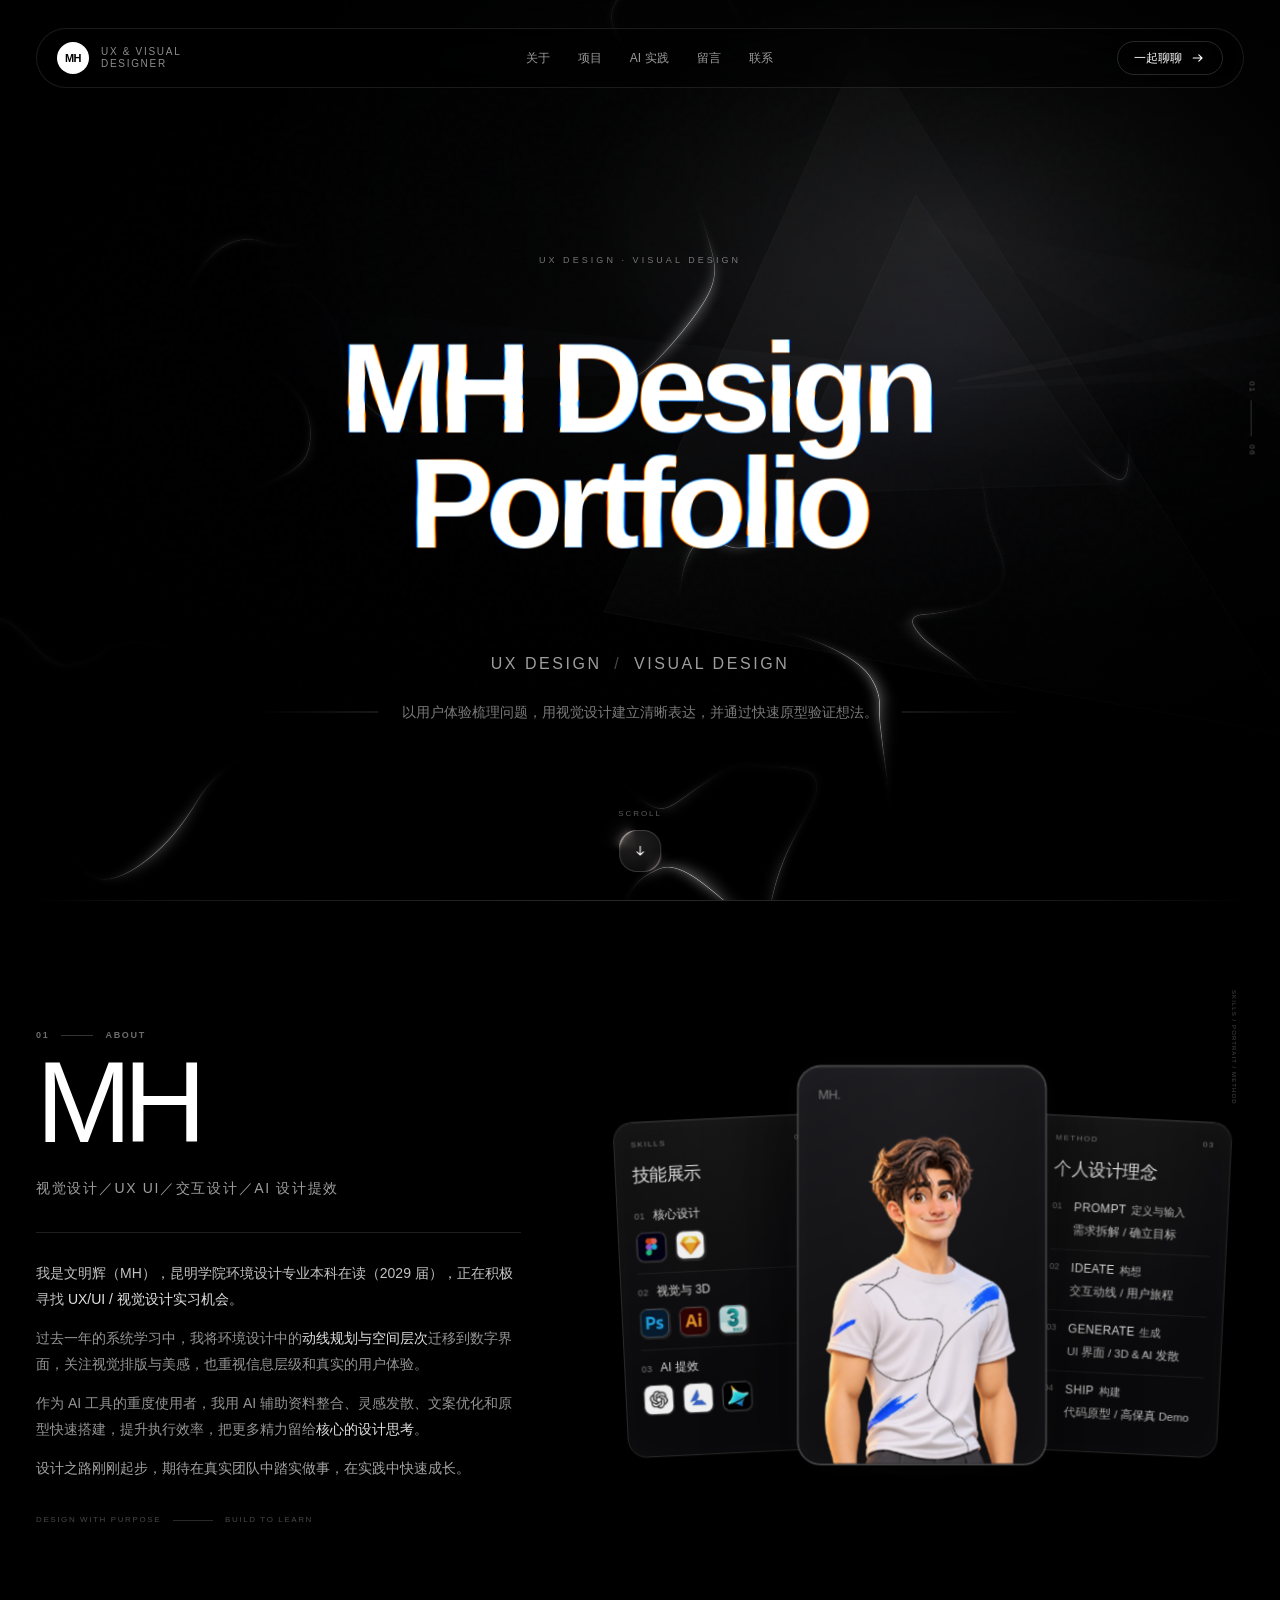
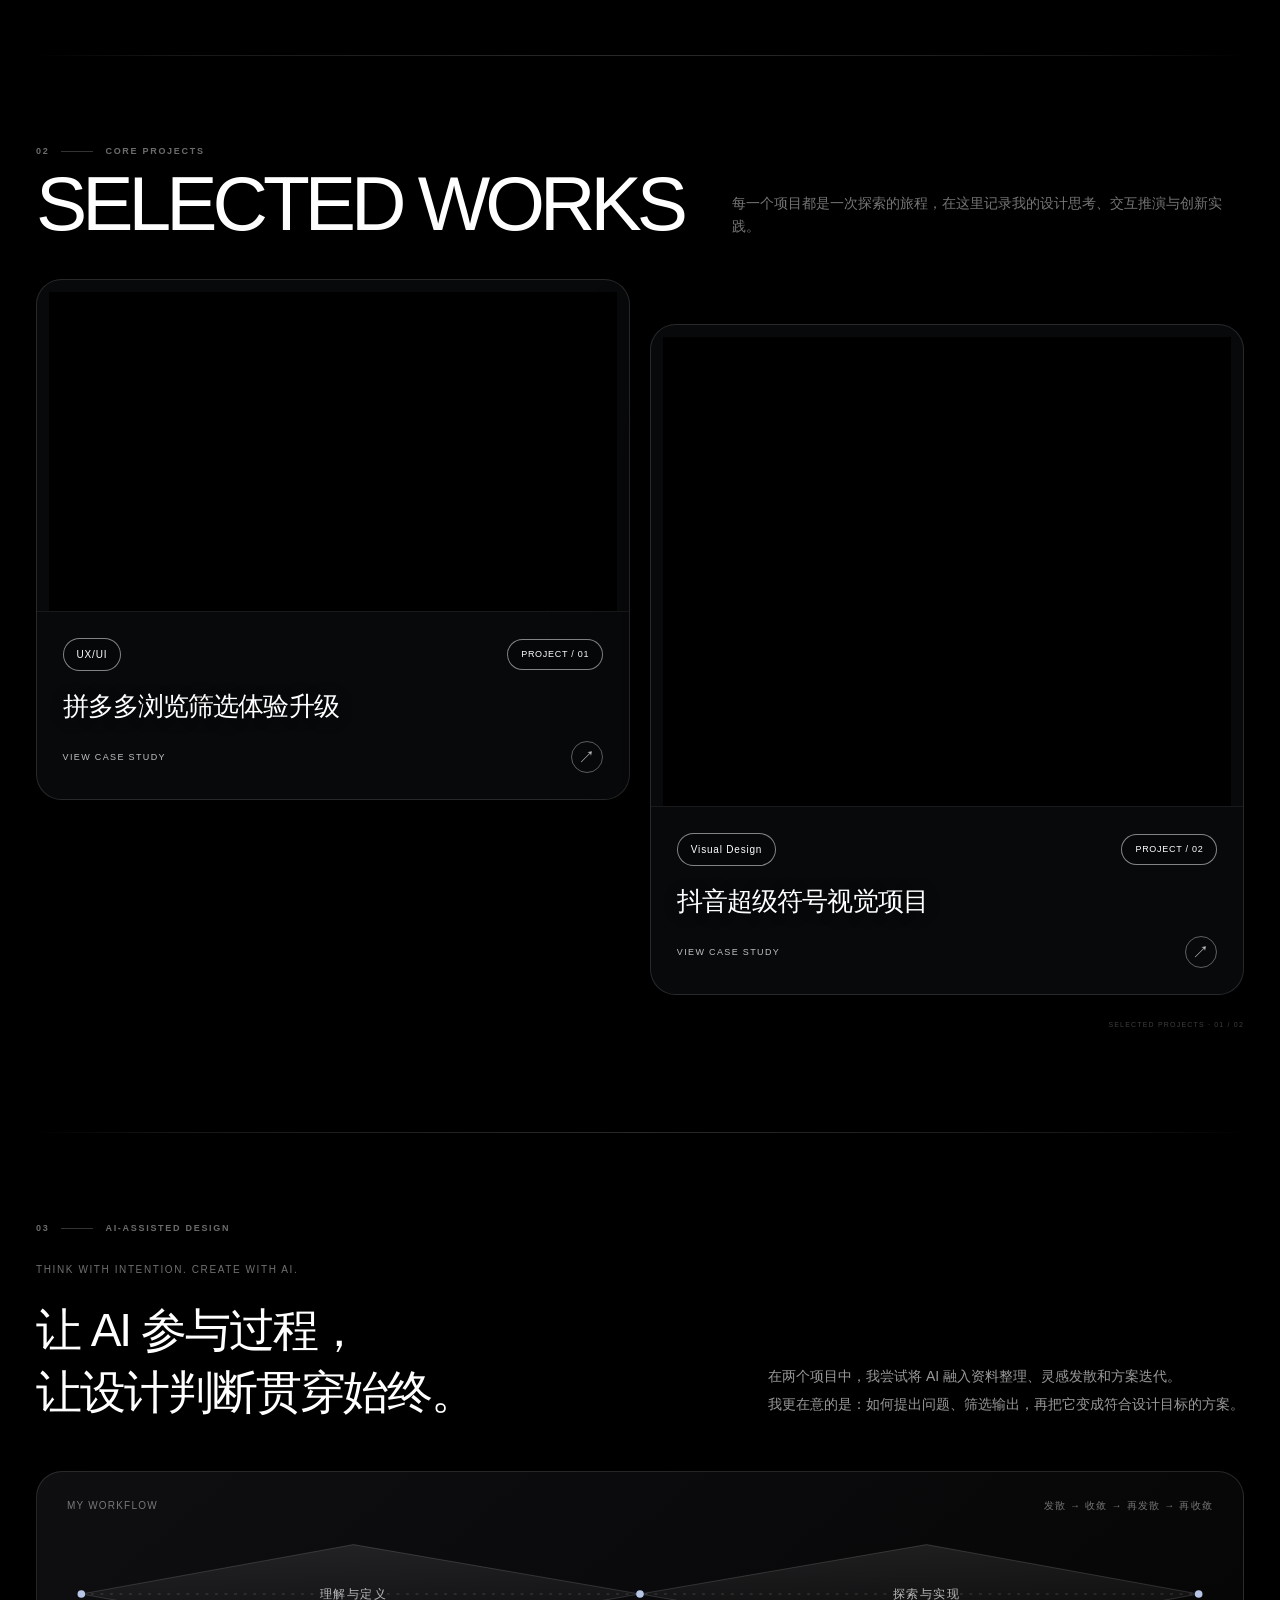
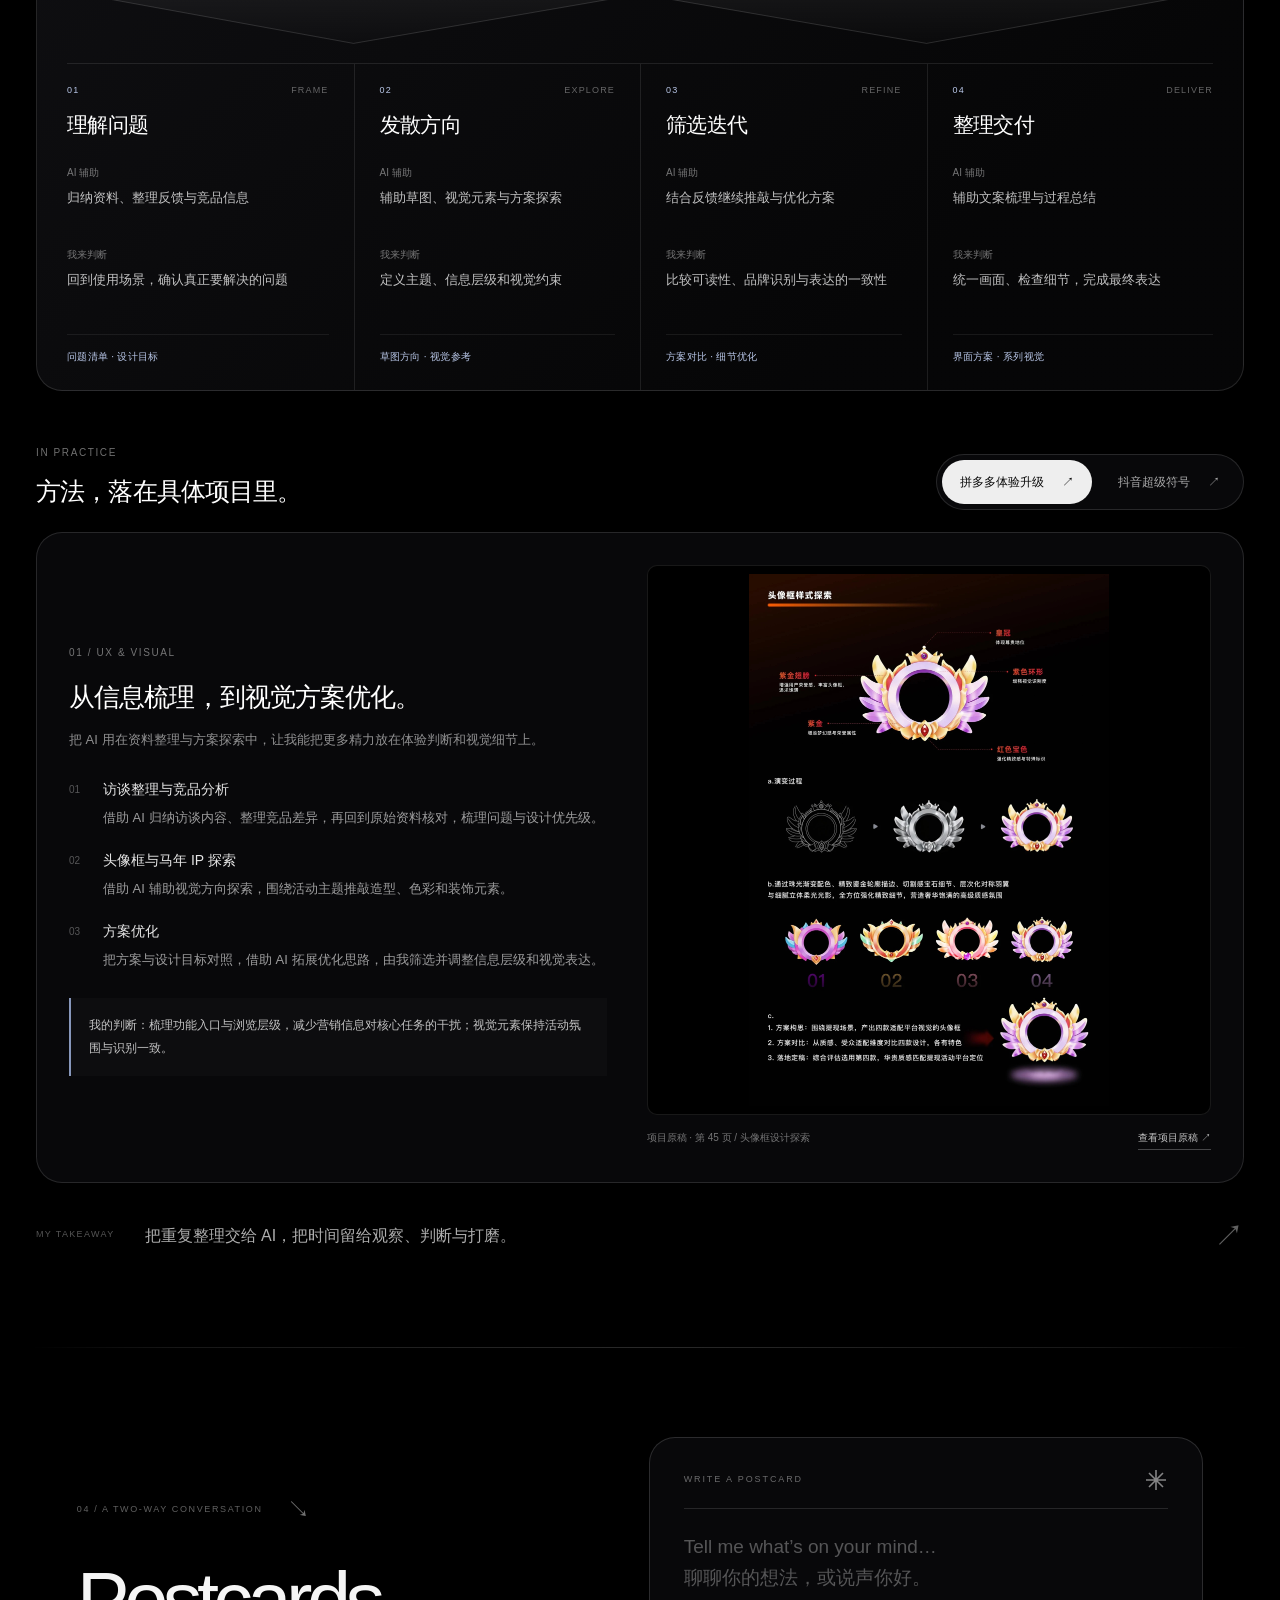
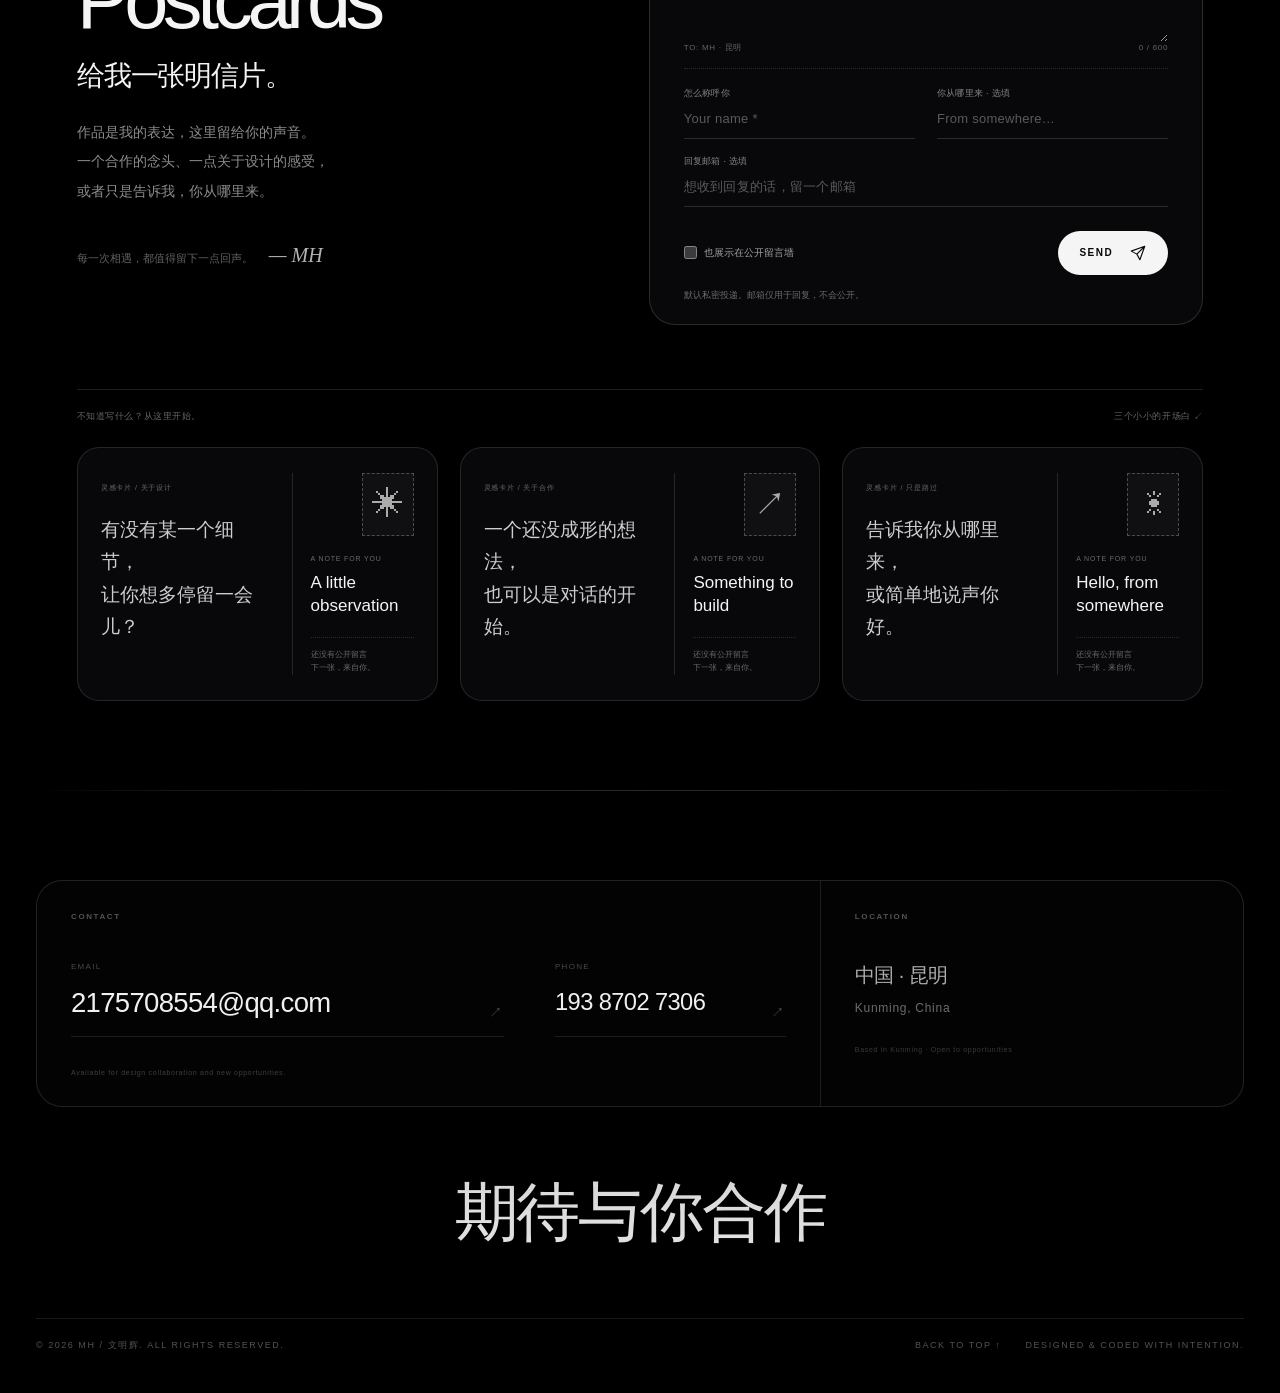
==== commit 37bc5a87: "Use native inline JPEG and PNG artwork before hydration on mobile" ====
--- a/index.html
+++ b/index.html
@@ -1,6 +1,38 @@
 <!doctype html>
 <html lang="zh-CN">
-  <head><script data-mh-wall>(function(){
+  <head>
+    <meta charset="UTF-8">
+    <meta name="viewport" content="width=device-width, initial-scale=1.0, viewport-fit=cover">
+    <meta name="theme-color" content="#000000">
+    <meta name="description" content="文明辉（MH）的 UX 与视觉设计作品集，展示项目实践、设计思考与快速原型能力。">
+    <meta name="author" content="文明辉">
+    <meta name="application-name" content="MH Design Portfolio">
+    <meta property="og:type" content="website">
+    <meta property="og:locale" content="zh_CN">
+    <meta property="og:title" content="文明辉（MH）— UX &amp; Visual Designer">
+    <meta property="og:description" content="文明辉的 UX 与视觉设计作品集。">
+    <meta property="og:site_name" content="MH Design Portfolio">
+    <meta property="og:image" content="/mh-portfolio-cover.svg">
+    <meta name="twitter:card" content="summary_large_image">
+    <meta name="twitter:title" content="MH Design Portfolio">
+    <meta name="twitter:description" content="文明辉的 UX 与视觉设计作品集。">
+    <meta name="twitter:image" content="/mh-portfolio-cover.svg">
+    <link rel="icon" type="image/svg+xml" href="/mh-favicon.svg">
+    <link rel="manifest" href="/site.webmanifest">
+    <title>文明辉（MH）— UX & Visual Designer</title>
+    
+    <style>.ai-practice-inner{max-width:1600px;margin-inline:auto}.ai-practice-heading{display:grid;grid-template-columns:1.12fr 1fr;gap:60px;align-items:end;margin-top:26px}.ai-practice-eyebrow,.ai-small-label{font-size:10px;letter-spacing:.16em;color:#ffffff70}.ai-practice-eyebrow{margin:0 0 22px}.ai-practice-heading h2{margin:0;font-size:clamp(30px,3.6vw,58px);font-weight:450;line-height:1.35;letter-spacing:-.045em}.ai-practice-intro{max-width:490px;justify-self:end;margin:0 0 5px;font-size:14px;line-height:2;color:#fff9}.ai-process{margin-top:48px;padding:26px 30px 0;border:1px solid #ffffff20;border-radius:26px;background:linear-gradient(140deg,#151519b3,#070708d9 75%)}.ai-process-heading{display:flex;justify-content:space-between;gap:18px;font-size:10px;letter-spacing:.12em;color:#ffffff70}.ai-process-diagram{position:relative;height:114px;margin:24px 0 12px}.ai-process-diagram svg{width:100%;height:100%}.ai-process-diagram>span{position:absolute;left:25%;top:50%;transform:translate(-50%,-50%);font-size:12px;letter-spacing:.12em;color:#ffffffb3}.ai-process-diagram>span:last-child{left:75%}.ai-stages{display:grid;grid-template-columns:repeat(4,minmax(0,1fr));margin:0;padding:0;list-style:none}.ai-stages>li{min-width:0;padding:20px 25px 26px;border-top:1px solid #ffffff18}.ai-stages>li:first-child{padding-left:0}.ai-stages>li:last-child{padding-right:0}.ai-stages>li+li{border-left:1px solid #ffffff18}.ai-stage-number{display:flex;justify-content:space-between;gap:10px;font-size:9px;letter-spacing:.13em;color:#ffffff60}.ai-stage-number>span:first-child{color:#b7c5e6}.ai-stages h3{margin:12px 0 24px;font-size:21px;font-weight:450;letter-spacing:-.03em}.ai-stages dl{margin:0}.ai-stages dl>div+div{margin-top:17px}.ai-stages dt{margin-bottom:6px;font-size:10px;color:#ffffff70}.ai-stages dd{margin:0;min-height:44px;font-size:13px;line-height:1.8;color:#ffffffbf}.ai-stage-output{margin:22px 0 0;padding-top:14px;border-top:1px solid #ffffff12;font-size:10px;color:#b7c5e6;letter-spacing:.03em}.ai-case-heading{display:flex;align-items:end;justify-content:space-between;gap:28px;margin:48px 0 22px}.ai-case-heading h3{margin:10px 0 0;font-size:25px;font-weight:450;letter-spacing:-.035em}.ai-case-tabs{display:flex;gap:8px;padding:5px;border:1px solid #ffffff20;border-radius:99px;background:#08080a}.ai-case-tabs button{display:flex;align-items:center;gap:18px;min-height:44px;padding:10px 18px;border:0;border-radius:99px;font-size:12px;color:#ffffffa6;background:transparent;cursor:pointer;transition:background .2s,color .2s}.ai-case-tabs button[aria-selected=true]{background:#eee;color:#090909}.ai-case-tabs button:hover{color:#fff;background:#ffffff15}.ai-case-tabs button[aria-selected=true]:hover{background:#fff;color:#090909}.ai-case-tabs button:focus-visible,.ai-case-panel:focus-visible,.ai-case-evidence a:focus-visible{outline:2px solid #b7c5e6;outline-offset:4px}.ai-case-panel{display:grid;grid-template-columns:1fr 1.05fr;gap:40px;padding:32px;border:1px solid #ffffff20;border-radius:26px;background:#09090be8;align-items:center}.ai-case-copy h4{margin:16px 0 12px;font-size:clamp(22px,2vw,29px);line-height:1.45;font-weight:450;letter-spacing:-.035em}.ai-case-description{margin:0;font-size:13px;color:#ffffff8c;line-height:1.9}.ai-case-copy ol{padding:0;margin:26px 0;list-style:none}.ai-case-copy li{display:grid;grid-template-columns:22px minmax(0,1fr);gap:12px}.ai-case-copy li+li{margin-top:20px}.ai-case-copy li>span{padding-top:3px;font-size:10px;color:#ffffff50}.ai-case-copy h5{font-size:14px;font-weight:500;margin:0 0 6px;color:#ffffffe6}.ai-case-copy li p{margin:0;font-size:13px;line-height:1.85;color:#fff9}.ai-case-decision{margin:0;padding:16px 18px;border-left:2px solid #8797bb;background:#ffffff05;font-size:12px;line-height:1.9;color:#ffffffbf}.ai-case-evidence{margin:0;min-width:0}.ai-case-evidence>a{display:block;padding:8px;background:#000;border:1px solid #ffffff18;border-radius:10px}.ai-case-evidence img{display:block;width:100%;height:auto}.ai-case-evidence[data-project=pdd] img{width:min(100%,360px);margin-inline:auto}.ai-case-evidence figcaption{display:flex;flex-wrap:wrap;gap:10px 20px;justify-content:space-between;margin-top:14px;font-size:10px;line-height:1.7;color:#ffffff70}.ai-case-evidence figcaption a{color:#ffffffbf;text-decoration:none;padding-bottom:3px;border-bottom:1px solid #ffffff40}.ai-practice-closing{display:flex;gap:30px;align-items:center;padding:30px 0 0}.ai-practice-closing>span:first-child{font-size:9px;letter-spacing:.15em;color:#fff5}.ai-practice-closing p{margin:0;flex:1;color:#ffffffad;font-size:16px;line-height:1.7}.ai-closing-mark{font-size:30px;color:#ffffff60}.ai-mobile-break{display:none}@media(max-width:1100px){.ai-practice-heading{gap:32px}.ai-stages>li{padding-inline:16px}.ai-case-panel{gap:26px;padding:26px}}@media(max-width:767px){.ai-practice-heading{grid-template-columns:minmax(0,1fr);gap:20px;margin-top:24px}.ai-practice-eyebrow{font-size:8px;letter-spacing:.1em;margin-bottom:18px}.ai-practice-heading h2{font-size:clamp(27px,7.2vw,38px);line-height:1.45}.ai-practice-intro{font-size:13px;line-height:1.9;justify-self:start}.ai-process{padding:22px 20px 0;margin-top:30px;border-radius:22px}.ai-process-heading{flex-direction:column;font-size:9px;gap:9px}.ai-process-diagram{height:76px;margin:20px 0 12px}.ai-process-diagram>span{font-size:10px;letter-spacing:0}.ai-stages{grid-template-columns:minmax(0,1fr)}.ai-stages>li,.ai-stages>li:first-child,.ai-stages>li:last-child{padding:22px 0}.ai-stages>li+li{border-left:0}.ai-stages h3{margin:10px 0 18px;font-size:21px}.ai-stages dl{display:grid;grid-template-columns:minmax(0,1fr) minmax(0,1fr);gap:20px}.ai-stages dl>div+div{margin:0}.ai-stages dd{font-size:13px;min-height:0}.ai-stage-output{margin-top:18px}.ai-case-heading{align-items:stretch;flex-direction:column;gap:20px;margin-top:34px}.ai-case-heading h3{font-size:23px}.ai-case-tabs{border-radius:16px}.ai-case-tabs button{flex:1;justify-content:space-between;font-size:11px;padding:10px 12px;gap:6px;border-radius:12px}.ai-case-panel{grid-template-columns:minmax(0,1fr);gap:26px;padding:24px 20px;border-radius:22px}.ai-case-copy h4{font-size:24px}.ai-case-copy ol{margin:22px 0}.ai-case-copy li{gap:8px;grid-template-columns:20px minmax(0,1fr)}.ai-case-evidence figcaption{font-size:10px}.ai-practice-closing{align-items:flex-start;gap:12px;flex-wrap:wrap;padding-top:25px}.ai-practice-closing>span:first-child{width:100%}.ai-practice-closing p{font-size:15px}.ai-mobile-break{display:block}}.normal-section.postcards-section{background:transparent;color:#f5f5f5;color-scheme:dark;padding-inline:6vw;scroll-margin-top:0}.postcards-inner{max-width:1440px;margin:0 auto}.postcards-top{display:grid;grid-template-columns:1fr 1.12fr;align-items:center;gap:clamp(40px,6vw,100px)}.postcards-kicker{display:flex;gap:24px;align-items:center;margin:0 0 34px;font-size:9px;letter-spacing:.18em;color:#ffffff60}.postcards-kicker>span:last-child{font-size:23px;color:#ffffff70}.postcards-intro h2{margin:0;font-size:clamp(58px,6.2vw,96px);font-weight:500;letter-spacing:-.07em;line-height:1}.postcards-intro h2>span{display:block;margin-top:22px;font-size:clamp(23px,2.2vw,34px);font-weight:400;letter-spacing:-.04em}.postcards-description{margin:28px 0 0;color:#ffffff8c;font-size:14px;line-height:2.1}.postcards-signoff{margin:34px 0 0;font-size:11px;color:#ffffff60}.postcards-signoff>span{display:inline-block;margin-left:16px;font-family:Georgia,serif;font-style:italic;font-size:20px;color:#ffffffb3}.postcard-compose{position:relative;background:#09090be8;padding:30px 34px 22px;box-shadow:0 14px 50px #00000040,0 1px 3px #00000040;border:1px solid #ffffff24;border-radius:26px;backdrop-filter:blur(18px);transition:border-color .3s ease,box-shadow .3s ease}.postcard-compose:focus-within{border-color:#ffffff50;box-shadow:0 20px 70px #0006,0 0 30px #ffffff03}.postcard-paper-heading{display:flex;align-items:center;justify-content:space-between;padding-bottom:16px;border-bottom:1px solid #ffffff1f;font-size:9px;letter-spacing:.21em;color:#fff6}.postcard-paper-star{color:#ffffff80;font-size:25px;line-height:1}.postcard-compose textarea{display:block;width:100%;min-height:133px;resize:vertical;border:0;outline:none;border-radius:0;background:transparent;color:#f5f5f5;padding:22px 0 10px;font-size:18px;line-height:1.65}.postcard-compose textarea::placeholder{color:#ffffff50;font-size:19px;font-family:inherit;font-style:normal}.postcard-message-meta{display:flex;justify-content:space-between;color:#ffffff60;font-size:8px;letter-spacing:.09em;padding-bottom:14px;border-bottom:1px dotted #ffffff24}.postcard-fields{display:grid;grid-template-columns:1fr 1fr;gap:22px;margin-top:18px}.postcard-fields label,.postcard-email{display:block;font-size:9px;color:#ffffff80;letter-spacing:.03em}.postcard-compose input:not([type=checkbox]){display:block;width:100%;min-width:0;border:0;border-bottom:1px solid #ffffff24;outline:none;border-radius:0;padding:9px 0;background:transparent;font-size:13px;color:#f5f5f5;transition:border-color .2s}.postcard-compose input::placeholder{color:#fff5}.postcard-compose input:focus{border-color:#ffffff80}.postcard-compose textarea:focus-visible{box-shadow:inset 2px 0 #ffffff90;padding-left:10px}.postcard-email{margin-top:16px}.postcard-send-row{display:flex;justify-content:space-between;align-items:center;gap:12px;margin-top:24px}.postcard-public{display:inline-flex;align-items:center;gap:7px;color:#ffffff9c;font-size:10px;cursor:pointer}.postcard-public input{accent-color:#e5e5e5;width:13px;height:13px}.postcard-send{display:inline-flex;align-items:center;gap:16px;flex-shrink:0;padding:12px 20px;background:#f5f5f5;border:1px solid transparent;border-radius:99px;font-size:10px;font-weight:600;letter-spacing:.15em;color:#090909;cursor:pointer;transition:background .2s,transform .2s}.postcard-send svg{width:18px;height:18px;transition:transform .25s}.postcard-send:hover{background:#fff;transform:translateY(-2px)}.postcard-send:hover svg{transform:translate(2px,-2px)}.postcard-send:disabled{opacity:.65;cursor:wait;transform:none}.postcard-compose button:focus-visible{outline:2px solid #e5e5e5;outline-offset:4px}.postcard-privacy{margin:14px 0 0;font-size:9px;color:#fff6}.postcard-error{margin:14px 0 0;font-size:12px;color:#fca5a5;line-height:1.6}.postcard-success{min-height:347px;display:flex;flex-direction:column;align-items:center;justify-content:center;text-align:center;animation:postcard-arrive .5s ease both}.postcard-success-icon{display:grid;place-items:center;width:65px;height:65px;border:1px solid #f5f5f5;border-radius:50%;color:#ffffffb3;margin:12px 0 20px}.postcard-success-icon svg{width:28px;height:28px}.postcard-success h3{font-size:25px;font-weight:400;letter-spacing:-.04em;margin:0}.postcard-success p{max-width:330px;font-size:12px;color:#ffffff8c;line-height:1.9;margin:16px 0 26px;overflow-wrap:anywhere}.postcard-success button{border:0;border-bottom:1px solid #ffffff40;padding:5px 0;background:transparent;font-size:11px;color:#fffc;cursor:pointer}.postcard-success button span{margin-left:20px}.postcards-wall-heading{display:flex;align-items:center;justify-content:space-between;gap:18px;margin:64px 0 23px;border-top:1px solid #ffffff1f;padding-top:20px;font-size:9px;color:#fff6;letter-spacing:.06em}.postcards-wall{display:grid;grid-template-columns:repeat(3,minmax(0,1fr));gap:22px;align-items:stretch}.postcard-note{min-width:0;display:grid;grid-template-columns:1.4fr 1fr;gap:20px;background:#09090be8;padding:25px 23px;min-height:230px;box-shadow:0 8px 26px #0003;border:1px solid #ffffff1f;border-radius:22px;backdrop-filter:blur(12px);transition:transform .35s,border-color .35s,box-shadow .35s}.postcard-note:hover{transform:translateY(-5px);border-color:#ffffff4d;box-shadow:0 16px 36px #0006}.postcard-note-text{margin:17px 0 0;white-space:pre-wrap;overflow-wrap:anywhere;font-family:inherit;font-size:19px;line-height:1.7;color:#fffc}.postcard-note>.postcard-note-text{margin-top:0;font-size:16px}.postcard-note-side{display:flex;flex-direction:column;border-left:1px solid #ffffff1f;padding-left:18px;min-width:0}.postcard-stamp{align-self:flex-end;display:grid;place-items:center;width:52px;height:63px;margin-bottom:18px;border:1px dashed #ffffff40;outline:4px solid #101012;outline-offset:-5px;background:#ffffff08;color:#ffffffa6;font-family:Georgia,serif;font-size:32px}.postcard-note-label{font-size:7px;color:#fff6;letter-spacing:.12em}.postcard-note-side strong{font-family:inherit;font-weight:400;font-style:normal;font-size:17px;line-height:1.3;margin:8px 0;overflow-wrap:anywhere}.postcard-note-side small{font-size:9px;color:#ffffff70;padding-bottom:12px;overflow-wrap:anywhere}.postcard-note-side time{font-family:inherit;font-size:15px;margin-top:8px;color:#fff9}.postcard-prompt-mark{margin-top:12px;border-top:1px dotted #ffffff24;padding-top:10px;font-size:8px;color:#fff6;line-height:1.7}.postcards-wall-error{font-size:11px;color:#fca5a5;margin-bottom:20px}@keyframes postcard-arrive{0%{opacity:0;transform:translateY(12px)}to{opacity:1;transform:translateY(0)}}@media(min-width:1700px){.postcards-description{font-size:16px}}@media(max-width:1050px){.postcards-top{gap:35px;grid-template-columns:.85fr 1.15fr}.postcard-compose{padding:25px}.postcard-note{gap:12px;padding:20px 16px}.postcard-note-side{padding-left:12px}.postcard-note-text{font-size:16px}}@media(max-width:767px){.normal-section.postcards-section{padding-inline:20px}.postcards-top{grid-template-columns:minmax(0,1fr);gap:32px}.postcards-kicker{margin-bottom:22px;font-size:8px}.postcards-intro h2{font-size:clamp(54px,14vw,80px)}.postcards-intro h2>span{margin-top:16px;font-size:25px}.postcards-description{font-size:13px;margin-top:22px}.postcards-signoff{margin-top:19px;font-size:10px}.postcard-compose{min-width:0;padding:24px 20px 20px;border-radius:22px}.postcard-fields{grid-template-columns:repeat(2,minmax(0,1fr));gap:16px}.postcard-compose input:not([type=checkbox]){font-size:16px;min-height:44px}.postcard-fields label,.postcard-email{font-size:11px}.postcard-compose textarea{min-height:150px;font-size:17px}.postcard-compose textarea::placeholder{font-size:17px}.postcards-wall-heading{margin-top:46px;font-size:8px;align-items:flex-start}.postcards-wall{grid-template-columns:1fr;gap:22px}.postcard-note{min-height:200px;grid-template-columns:minmax(0,1.35fr) minmax(88px,.85fr);padding:20px;gap:16px}.postcard-note-text{font-size:18px}.postcard-note-side{padding-left:16px}.postcard-note-side strong{font-size:15px}.postcard-send-row{flex-wrap:wrap;gap:12px}.postcard-public{flex:1 1 160px;min-height:44px;font-size:11px}.postcard-public input{width:18px;height:18px;flex-shrink:0}.postcard-privacy{font-size:10px;line-height:1.8}.postcard-success{min-height:290px}.postcard-success h3{font-size:clamp(21px,5.5vw,25px)}.postcard-success button{min-height:44px}.postcard-send{min-height:44px;margin-left:auto;padding:11px 17px;gap:10px}}@media(max-width:380px){.postcard-fields{grid-template-columns:minmax(0,1fr)}}@media(prefers-reduced-motion:reduce){.postcard-compose,.postcard-note{transform:none}}@layer properties{@supports (((-webkit-hyphens:none)) and (not (margin-trim:block))) or ((-moz-orient:inline) and (not (color:rgb(from red r g b)))){*,:before,:after,::backdrop{--tw-translate-x:0;--tw-translate-y:0;--tw-translate-z:0;--tw-border-style:solid;--tw-gradient-position:initial;--tw-gradient-from:#0000;--tw-gradient-via:#0000;--tw-gradient-to:#0000;--tw-gradient-stops:initial;--tw-gradient-via-stops:initial;--tw-gradient-from-position:0%;--tw-gradient-via-position:50%;--tw-gradient-to-position:100%;--tw-leading:initial;--tw-font-weight:initial;--tw-tracking:initial;--tw-outline-style:solid;--tw-blur:initial;--tw-brightness:initial;--tw-contrast:initial;--tw-grayscale:initial;--tw-hue-rotate:initial;--tw-invert:initial;--tw-opacity:initial;--tw-saturate:initial;--tw-sepia:initial;--tw-drop-shadow:initial;--tw-drop-shadow-color:initial;--tw-drop-shadow-alpha:100%;--tw-drop-shadow-size:initial;--tw-backdrop-blur:initial;--tw-backdrop-brightness:initial;--tw-backdrop-contrast:initial;--tw-backdrop-grayscale:initial;--tw-backdrop-hue-rotate:initial;--tw-backdrop-invert:initial;--tw-backdrop-opacity:initial;--tw-backdrop-saturate:initial;--tw-backdrop-sepia:initial;--tw-duration:initial}}}@layer theme{:root,:host{--font-sans:-apple-system, BlinkMacSystemFont, "Segoe UI", Roboto, "Helvetica Neue", "Noto Sans", Arial, sans-serif, "Apple Color Emoji", "Segoe UI Emoji", "Segoe UI Symbol", "Noto Color Emoji";--font-mono:ui-monospace, SFMono-Regular, Menlo, Monaco, Consolas, "Liberation Mono", "Courier New", monospace;--color-black:#000;--color-white:#fff;--spacing:.25rem;--container-xl:36rem;--container-2xl:42rem;--container-3xl:48rem;--container-4xl:56rem;--text-xs:.75rem;--text-xs--line-height:calc(1 / .75);--text-sm:.875rem;--text-sm--line-height:calc(1.25 / .875);--text-base:1rem;--text-base--line-height: 1.5 ;--text-lg:1.125rem;--text-lg--line-height:calc(1.75 / 1.125);--text-xl:1.25rem;--text-xl--line-height:calc(1.75 / 1.25);--text-2xl:1.5rem;--text-2xl--line-height:calc(2 / 1.5);--font-weight-medium:500;--font-weight-semibold:600;--font-weight-bold:700;--leading-tight:1.25;--leading-relaxed:1.625;--blur-xl:24px;--blur-2xl:40px;--default-transition-duration:.15s;--default-transition-timing-function:cubic-bezier(.4, 0, .2, 1);--default-font-family:var(--font-sans);--default-mono-font-family:var(--font-mono)}}@layer base{*,:after,:before,::backdrop{box-sizing:border-box;border:0 solid;margin:0;padding:0}::file-selector-button{box-sizing:border-box;border:0 solid;margin:0;padding:0}html,:host{-webkit-text-size-adjust:100%;tab-size:4;line-height:1.5;font-family:var(--default-font-family,-apple-system, BlinkMacSystemFont, "Segoe UI", Roboto, "Helvetica Neue", "Noto Sans", Arial, sans-serif, "Apple Color Emoji", "Segoe UI Emoji", "Segoe UI Symbol", "Noto Color Emoji");font-feature-settings:var(--default-font-feature-settings,normal);font-variation-settings:var(--default-font-variation-settings,normal);-webkit-tap-highlight-color:transparent}hr{height:0;color:inherit;border-top-width:1px}abbr:where([title]){-webkit-text-decoration:underline dotted;text-decoration:underline dotted}h1,h2,h3,h4,h5,h6{font-size:inherit;font-weight:inherit}a{color:inherit;-webkit-text-decoration:inherit;text-decoration:inherit}b,strong{font-weight:bolder}code,kbd,samp,pre{font-family:var(--default-mono-font-family,ui-monospace, SFMono-Regular, Menlo, Monaco, Consolas, "Liberation Mono", "Courier New", monospace);font-feature-settings:var(--default-mono-font-feature-settings,normal);font-variation-settings:var(--default-mono-font-variation-settings,normal);font-size:1em}small{font-size:80%}sub,sup{vertical-align:baseline;font-size:75%;line-height:0;position:relative}sub{bottom:-.25em}sup{top:-.5em}table{text-indent:0;border-color:inherit;border-collapse:collapse}:-moz-focusring:where(:not(iframe)){outline:auto}progress{vertical-align:baseline}summary{display:list-item}ol,ul,menu{list-style:none}img,svg,video,canvas,audio,iframe,embed,object{vertical-align:middle;display:block}img,video{max-width:100%;height:auto}button,input,select,optgroup,textarea{font:inherit;font-feature-settings:inherit;font-variation-settings:inherit;letter-spacing:inherit;color:inherit;opacity:1;background-color:#0000;border-radius:0}::file-selector-button{font:inherit;font-feature-settings:inherit;font-variation-settings:inherit;letter-spacing:inherit;color:inherit;opacity:1;background-color:#0000;border-radius:0}:where(select:is([multiple],[size])) optgroup{font-weight:bolder}:where(select:is([multiple],[size])) optgroup option{padding-inline-start:20px}::file-selector-button{margin-inline-end:4px}::placeholder{opacity:1}@supports (not ((-webkit-appearance:-apple-pay-button))) or (contain-intrinsic-size:1px){::placeholder{color:currentColor}@supports (color:color-mix(in lab,red,red)){::placeholder{color:color-mix(in oklab,currentcolor 50%,transparent)}}}textarea{resize:vertical}::-webkit-search-decoration{-webkit-appearance:none}::-webkit-date-and-time-value{min-height:1lh;text-align:inherit}::-webkit-datetime-edit{display:inline-flex}::-webkit-datetime-edit-fields-wrapper{padding:0}::-webkit-datetime-edit{padding-block:0}::-webkit-datetime-edit-year-field{padding-block:0}::-webkit-datetime-edit-month-field{padding-block:0}::-webkit-datetime-edit-day-field{padding-block:0}::-webkit-datetime-edit-hour-field{padding-block:0}::-webkit-datetime-edit-minute-field{padding-block:0}::-webkit-datetime-edit-second-field{padding-block:0}::-webkit-datetime-edit-millisecond-field{padding-block:0}::-webkit-datetime-edit-meridiem-field{padding-block:0}::-webkit-calendar-picker-indicator{line-height:1}:-moz-ui-invalid{box-shadow:none}button,input:where([type=button],[type=reset],[type=submit]){appearance:button}::file-selector-button{appearance:button}::-webkit-inner-spin-button{height:auto}::-webkit-outer-spin-button{height:auto}[hidden]:where(:not([hidden=until-found])){display:none!important}}@layer components;@layer utilities{.pointer-events-none{pointer-events:none}.visible{visibility:visible}.sr-only{clip-path:inset(50%);white-space:nowrap;border-width:0;width:1px;height:1px;margin:-1px;padding:0;position:absolute;overflow:hidden}.absolute{position:absolute}.fixed{position:fixed}.relative{position:relative}.static{position:static}.inset-x-0{inset-inline:0}.top-0{top:0}.top-1{top:var(--spacing)}.bottom-0{bottom:0}.bottom-1{bottom:var(--spacing)}.bottom-5{bottom:calc(var(--spacing) * 5)}.left-0{left:0}.left-1\/2{left:50%}.z-10{z-index:10}.z-50{z-index:50}.container{width:100%}@media(min-width:40rem){.container{max-width:40rem}}@media(min-width:48rem){.container{max-width:48rem}}@media(min-width:64rem){.container{max-width:64rem}}@media(min-width:80rem){.container{max-width:80rem}}@media(min-width:96rem){.container{max-width:96rem}}.mx-auto{margin-inline:auto}.mt-2{margin-top:calc(var(--spacing) * 2)}.mt-3{margin-top:calc(var(--spacing) * 3)}.mt-5{margin-top:calc(var(--spacing) * 5)}.mt-6{margin-top:calc(var(--spacing) * 6)}.mt-7{margin-top:calc(var(--spacing) * 7)}.mb-3{margin-bottom:calc(var(--spacing) * 3)}.mb-5{margin-bottom:calc(var(--spacing) * 5)}.block{display:block}.flex{display:flex}.grid{display:grid}.hidden{display:none}.inline{display:inline}.size-4{width:calc(var(--spacing) * 4);height:calc(var(--spacing) * 4)}.size-5{width:calc(var(--spacing) * 5);height:calc(var(--spacing) * 5)}.size-8{width:calc(var(--spacing) * 8);height:calc(var(--spacing) * 8)}.size-9{width:calc(var(--spacing) * 9);height:calc(var(--spacing) * 9)}.size-10{width:calc(var(--spacing) * 10);height:calc(var(--spacing) * 10)}.h-3\.5{height:calc(var(--spacing) * 3.5)}.h-\[100svh\]{height:100svh}.h-px{height:1px}.max-h-0{max-height:0}.max-h-\[80svh\]{max-height:80svh}.min-h-0{min-height:0}.min-h-12{min-height:calc(var(--spacing) * 12)}.min-h-\[100svh\]{min-height:100svh}.min-h-screen{min-height:100vh}.w-4{width:calc(var(--spacing) * 4)}.w-8{width:calc(var(--spacing) * 8)}.w-10{width:calc(var(--spacing) * 10)}.w-full{width:100%}.max-w-2xl{max-width:var(--container-2xl)}.max-w-3xl{max-width:var(--container-3xl)}.max-w-4xl{max-width:var(--container-4xl)}.max-w-\[1500px\]{max-width:1500px}.max-w-\[1600px\]{max-width:1600px}.max-w-xl{max-width:var(--container-xl)}.flex-1{flex:1}.flex-shrink{flex-shrink:1}.shrink-0{flex-shrink:0}.-translate-x-1\/2{--tw-translate-x: -50% ;translate:var(--tw-translate-x) var(--tw-translate-y)}.-translate-y-1{--tw-translate-y:calc(var(--spacing) * -1);translate:var(--tw-translate-x) var(--tw-translate-y)}.translate-y-1{--tw-translate-y:var(--spacing);translate:var(--tw-translate-x) var(--tw-translate-y)}.-rotate-45{rotate:-45deg}.rotate-45{rotate:45deg}.rotate-90{rotate:90deg}.resize{resize:both}.flex-col{flex-direction:column}.flex-wrap{flex-wrap:wrap}.place-items-center{place-items:center}.items-center{align-items:center}.items-end{align-items:flex-end}.justify-between{justify-content:space-between}.justify-center{justify-content:center}.gap-2{gap:calc(var(--spacing) * 2)}.gap-2\.5{gap:calc(var(--spacing) * 2.5)}.gap-3{gap:calc(var(--spacing) * 3)}.gap-4{gap:calc(var(--spacing) * 4)}.gap-5{gap:calc(var(--spacing) * 5)}.gap-6{gap:calc(var(--spacing) * 6)}.gap-7{gap:calc(var(--spacing) * 7)}.overflow-hidden{overflow:hidden}.overflow-y-auto{overflow-y:auto}.rounded-\[24px\]{border-radius:24px}.rounded-\[26px\]{border-radius:26px}.rounded-full{border-radius:2147483647px}.border{border-style:var(--tw-border-style);border-width:1px}.border-t{border-top-style:var(--tw-border-style);border-top-width:1px}.border-b{border-bottom-style:var(--tw-border-style);border-bottom-width:1px}.border-white\/8{border-color:#ffffff14}@supports (color:color-mix(in lab,red,red)){.border-white\/8{border-color:color-mix(in oklab,var(--color-white) 8%,transparent)}}.border-white\/10{border-color:#ffffff1a}@supports (color:color-mix(in lab,red,red)){.border-white\/10{border-color:color-mix(in oklab,var(--color-white) 10%,transparent)}}.border-white\/12{border-color:#ffffff1f}@supports (color:color-mix(in lab,red,red)){.border-white\/12{border-color:color-mix(in oklab,var(--color-white) 12%,transparent)}}.border-white\/15{border-color:#ffffff26}@supports (color:color-mix(in lab,red,red)){.border-white\/15{border-color:color-mix(in oklab,var(--color-white) 15%,transparent)}}.bg-\[\#090909\]\/95{background-color:#090909f2}.bg-black{background-color:var(--color-black)}.bg-black\/35{background-color:#00000059}@supports (color:color-mix(in lab,red,red)){.bg-black\/35{background-color:color-mix(in oklab,var(--color-black) 35%,transparent)}}.bg-white{background-color:var(--color-white)}.bg-white\/16{background-color:#ffffff29}@supports (color:color-mix(in lab,red,red)){.bg-white\/16{background-color:color-mix(in oklab,var(--color-white) 16%,transparent)}}.bg-white\/20{background-color:#fff3}@supports (color:color-mix(in lab,red,red)){.bg-white\/20{background-color:color-mix(in oklab,var(--color-white) 20%,transparent)}}.bg-gradient-to-l{--tw-gradient-position:to left in oklab;background-image:linear-gradient(var(--tw-gradient-stops))}.bg-gradient-to-r{--tw-gradient-position:to right in oklab;background-image:linear-gradient(var(--tw-gradient-stops))}.bg-gradient-to-t{--tw-gradient-position:to top in oklab;background-image:linear-gradient(var(--tw-gradient-stops))}.from-black{--tw-gradient-from:var(--color-black);--tw-gradient-stops:var(--tw-gradient-via-stops,var(--tw-gradient-position), var(--tw-gradient-from) var(--tw-gradient-from-position), var(--tw-gradient-to) var(--tw-gradient-to-position))}.from-transparent{--tw-gradient-from:transparent;--tw-gradient-stops:var(--tw-gradient-via-stops,var(--tw-gradient-position), var(--tw-gradient-from) var(--tw-gradient-from-position), var(--tw-gradient-to) var(--tw-gradient-to-position))}.via-black\/90{--tw-gradient-via:#000000e6}@supports (color:color-mix(in lab,red,red)){.via-black\/90{--tw-gradient-via:color-mix(in oklab, var(--color-black) 90%, transparent)}}.via-black\/90{--tw-gradient-via-stops:var(--tw-gradient-position), var(--tw-gradient-from) var(--tw-gradient-from-position), var(--tw-gradient-via) var(--tw-gradient-via-position), var(--tw-gradient-to) var(--tw-gradient-to-position);--tw-gradient-stops:var(--tw-gradient-via-stops)}.to-transparent{--tw-gradient-to:transparent;--tw-gradient-stops:var(--tw-gradient-via-stops,var(--tw-gradient-position), var(--tw-gradient-from) var(--tw-gradient-from-position), var(--tw-gradient-to) var(--tw-gradient-to-position))}.to-white\/18{--tw-gradient-to:#ffffff2e}@supports (color:color-mix(in lab,red,red)){.to-white\/18{--tw-gradient-to:color-mix(in oklab, var(--color-white) 18%, transparent)}}.to-white\/18{--tw-gradient-stops:var(--tw-gradient-via-stops,var(--tw-gradient-position), var(--tw-gradient-from) var(--tw-gradient-from-position), var(--tw-gradient-to) var(--tw-gradient-to-position))}.p-5{padding:calc(var(--spacing) * 5)}.px-2\.5{padding-inline:calc(var(--spacing) * 2.5)}.px-4{padding-inline:calc(var(--spacing) * 4)}.px-5{padding-inline:calc(var(--spacing) * 5)}.py-1{padding-block:var(--spacing)}.py-2{padding-block:calc(var(--spacing) * 2)}.py-3{padding-block:calc(var(--spacing) * 3)}.py-4{padding-block:calc(var(--spacing) * 4)}.pt-5{padding-top:calc(var(--spacing) * 5)}.pt-6{padding-top:calc(var(--spacing) * 6)}.pt-16{padding-top:calc(var(--spacing) * 16)}.pt-28{padding-top:calc(var(--spacing) * 28)}.pb-5{padding-bottom:calc(var(--spacing) * 5)}.pb-24{padding-bottom:calc(var(--spacing) * 24)}.text-center{text-align:center}.text-base{font-size:var(--text-base);line-height:var(--tw-leading,var(--text-base--line-height))}.text-lg{font-size:var(--text-lg);line-height:var(--tw-leading,var(--text-lg--line-height))}.text-xl{font-size:var(--text-xl);line-height:var(--tw-leading,var(--text-xl--line-height))}.text-xs{font-size:var(--text-xs);line-height:var(--tw-leading,var(--text-xs--line-height))}.text-\[8px\]{font-size:8px}.text-\[9px\]{font-size:9px}.text-\[10px\]{font-size:10px}.text-\[11px\]{font-size:11px}.text-\[clamp\(\.72rem\,1\.25vw\,1rem\)\]{font-size:clamp(.72rem,1.25vw,1rem)}.text-\[clamp\(2\.7rem\,6vw\,7rem\)\]{font-size:clamp(2.7rem,6vw,7rem)}.text-\[clamp\(4\.2rem\,9vw\,9rem\)\]{font-size:clamp(4.2rem,9vw,9rem)}.leading-\[0\.82\]{--tw-leading:.82;line-height:.82}.leading-\[0\.88\]{--tw-leading:.88;line-height:.88}.leading-relaxed{--tw-leading:var(--leading-relaxed);line-height:var(--leading-relaxed)}.leading-tight{--tw-leading:var(--leading-tight);line-height:var(--leading-tight)}.font-bold{--tw-font-weight:var(--font-weight-bold);font-weight:var(--font-weight-bold)}.font-medium{--tw-font-weight:var(--font-weight-medium);font-weight:var(--font-weight-medium)}.font-semibold{--tw-font-weight:var(--font-weight-semibold);font-weight:var(--font-weight-semibold)}.tracking-\[-0\.04em\]{--tw-tracking:-.04em;letter-spacing:-.04em}.tracking-\[-0\.035em\]{--tw-tracking:-.035em;letter-spacing:-.035em}.tracking-\[-0\.065em\]{--tw-tracking:-.065em;letter-spacing:-.065em}.tracking-\[-0\.075em\]{--tw-tracking:-.075em;letter-spacing:-.075em}.tracking-\[0\.2em\]{--tw-tracking:.2em;letter-spacing:.2em}.tracking-\[0\.12em\]{--tw-tracking:.12em;letter-spacing:.12em}.tracking-\[0\.16em\]{--tw-tracking:.16em;letter-spacing:.16em}.tracking-\[0\.17em\]{--tw-tracking:.17em;letter-spacing:.17em}.tracking-\[0\.19em\]{--tw-tracking:.19em;letter-spacing:.19em}.tracking-\[0\.24em\]{--tw-tracking:.24em;letter-spacing:.24em}.tracking-\[0\.34em\]{--tw-tracking:.34em;letter-spacing:.34em}.text-black{color:var(--color-black)}.text-white{color:var(--color-white)}.text-white\/28{color:#ffffff47}@supports (color:color-mix(in lab,red,red)){.text-white\/28{color:color-mix(in oklab,var(--color-white) 28%,transparent)}}.text-white\/32{color:#ffffff52}@supports (color:color-mix(in lab,red,red)){.text-white\/32{color:color-mix(in oklab,var(--color-white) 32%,transparent)}}.text-white\/35{color:#ffffff59}@supports (color:color-mix(in lab,red,red)){.text-white\/35{color:color-mix(in oklab,var(--color-white) 35%,transparent)}}.text-white\/36{color:#ffffff5c}@supports (color:color-mix(in lab,red,red)){.text-white\/36{color:color-mix(in oklab,var(--color-white) 36%,transparent)}}.text-white\/42{color:#ffffff6b}@supports (color:color-mix(in lab,red,red)){.text-white\/42{color:color-mix(in oklab,var(--color-white) 42%,transparent)}}.text-white\/44{color:#ffffff70}@supports (color:color-mix(in lab,red,red)){.text-white\/44{color:color-mix(in oklab,var(--color-white) 44%,transparent)}}.text-white\/45{color:#ffffff73}@supports (color:color-mix(in lab,red,red)){.text-white\/45{color:color-mix(in oklab,var(--color-white) 45%,transparent)}}.text-white\/46{color:#ffffff75}@supports (color:color-mix(in lab,red,red)){.text-white\/46{color:color-mix(in oklab,var(--color-white) 46%,transparent)}}.text-white\/48{color:#ffffff7a}@supports (color:color-mix(in lab,red,red)){.text-white\/48{color:color-mix(in oklab,var(--color-white) 48%,transparent)}}.text-white\/55{color:#ffffff8c}@supports (color:color-mix(in lab,red,red)){.text-white\/55{color:color-mix(in oklab,var(--color-white) 55%,transparent)}}.text-white\/60{color:#fff9}@supports (color:color-mix(in lab,red,red)){.text-white\/60{color:color-mix(in oklab,var(--color-white) 60%,transparent)}}.text-white\/62{color:#ffffff9e}@supports (color:color-mix(in lab,red,red)){.text-white\/62{color:color-mix(in oklab,var(--color-white) 62%,transparent)}}.text-white\/85{color:#ffffffd9}@supports (color:color-mix(in lab,red,red)){.text-white\/85{color:color-mix(in oklab,var(--color-white) 85%,transparent)}}.uppercase{text-transform:uppercase}.opacity-0{opacity:0}.opacity-100{opacity:1}.outline{outline-style:var(--tw-outline-style);outline-width:1px}.blur{--tw-blur:blur(8px);filter:var(--tw-blur, ) var(--tw-brightness, ) var(--tw-contrast, ) var(--tw-grayscale, ) var(--tw-hue-rotate, ) var(--tw-invert, ) var(--tw-saturate, ) var(--tw-sepia, ) var(--tw-drop-shadow, )}.backdrop-blur-2xl{--tw-backdrop-blur:blur(var(--blur-2xl));-webkit-backdrop-filter:var(--tw-backdrop-blur, ) var(--tw-backdrop-brightness, ) var(--tw-backdrop-contrast, ) var(--tw-backdrop-grayscale, ) var(--tw-backdrop-hue-rotate, ) var(--tw-backdrop-invert, ) var(--tw-backdrop-opacity, ) var(--tw-backdrop-saturate, ) var(--tw-backdrop-sepia, );backdrop-filter:var(--tw-backdrop-blur, ) var(--tw-backdrop-brightness, ) var(--tw-backdrop-contrast, ) var(--tw-backdrop-grayscale, ) var(--tw-backdrop-hue-rotate, ) var(--tw-backdrop-invert, ) var(--tw-backdrop-opacity, ) var(--tw-backdrop-saturate, ) var(--tw-backdrop-sepia, )}.backdrop-blur-xl{--tw-backdrop-blur:blur(var(--blur-xl));-webkit-backdrop-filter:var(--tw-backdrop-blur, ) var(--tw-backdrop-brightness, ) var(--tw-backdrop-contrast, ) var(--tw-backdrop-grayscale, ) var(--tw-backdrop-hue-rotate, ) var(--tw-backdrop-invert, ) var(--tw-backdrop-opacity, ) var(--tw-backdrop-saturate, ) var(--tw-backdrop-sepia, );backdrop-filter:var(--tw-backdrop-blur, ) var(--tw-backdrop-brightness, ) var(--tw-backdrop-contrast, ) var(--tw-backdrop-grayscale, ) var(--tw-backdrop-hue-rotate, ) var(--tw-backdrop-invert, ) var(--tw-backdrop-opacity, ) var(--tw-backdrop-saturate, ) var(--tw-backdrop-sepia, )}.transition{transition-property:color,background-color,border-color,outline-color,text-decoration-color,fill,stroke,--tw-gradient-from,--tw-gradient-via,--tw-gradient-to,opacity,box-shadow,transform,translate,scale,rotate,filter,-webkit-backdrop-filter,backdrop-filter,display,content-visibility,overlay,pointer-events;transition-timing-function:var(--tw-ease,var(--default-transition-timing-function));transition-duration:var(--tw-duration,var(--default-transition-duration))}.transition-all{transition-property:all;transition-timing-function:var(--tw-ease,var(--default-transition-timing-function));transition-duration:var(--tw-duration,var(--default-transition-duration))}.transition-colors{transition-property:color,background-color,border-color,outline-color,text-decoration-color,fill,stroke,--tw-gradient-from,--tw-gradient-via,--tw-gradient-to;transition-timing-function:var(--tw-ease,var(--default-transition-timing-function));transition-duration:var(--tw-duration,var(--default-transition-duration))}.transition-transform{transition-property:transform,translate,scale,rotate;transition-timing-function:var(--tw-ease,var(--default-transition-timing-function));transition-duration:var(--tw-duration,var(--default-transition-duration))}.duration-300{--tw-duration:.3s;transition-duration:.3s}@media(hover:hover){:is(:where(.group):hover .group-hover\:rotate-6){rotate:6deg}:is(:where(.group):hover .group-hover\:rotate-\[-8deg\]){rotate:-8deg}:is(:where(.group):hover .group-hover\:bg-white){background-color:var(--color-white)}:is(:where(.group):hover .group-hover\:text-black){color:var(--color-black)}}.last\:border-0:last-child{border-style:var(--tw-border-style);border-width:0}@media(hover:hover){.hover\:border-white\/40:hover{border-color:#fff6}@supports (color:color-mix(in lab,red,red)){.hover\:border-white\/40:hover{border-color:color-mix(in oklab,var(--color-white) 40%,transparent)}}.hover\:bg-white:hover{background-color:var(--color-white)}.hover\:text-black:hover{color:var(--color-black)}.hover\:text-white:hover{color:var(--color-white)}}@media(min-width:40rem){.sm\:block{display:block}.sm\:flex{display:flex}.sm\:flex-row{flex-direction:row}.sm\:items-center{align-items:center}.sm\:justify-between{justify-content:space-between}}@media(min-width:48rem){.md\:bottom-7{bottom:calc(var(--spacing) * 7)}.md\:mt-6{margin-top:calc(var(--spacing) * 6)}.md\:mt-7{margin-top:calc(var(--spacing) * 7)}.md\:mt-8{margin-top:calc(var(--spacing) * 8)}.md\:mt-9{margin-top:calc(var(--spacing) * 9)}.md\:mb-7{margin-bottom:calc(var(--spacing) * 7)}.md\:flex{display:flex}.md\:hidden{display:none}.md\:grid-cols-\[1fr_0\.78fr\]{grid-template-columns:1fr .78fr}.md\:items-end{align-items:flex-end}.md\:gap-6{gap:calc(var(--spacing) * 6)}.md\:gap-10{gap:calc(var(--spacing) * 10)}.md\:justify-self-end{justify-self:flex-end}.md\:px-5{padding-inline:calc(var(--spacing) * 5)}.md\:px-6{padding-inline:calc(var(--spacing) * 6)}.md\:px-9{padding-inline:calc(var(--spacing) * 9)}.md\:pt-7{padding-top:calc(var(--spacing) * 7)}.md\:pt-32{padding-top:calc(var(--spacing) * 32)}.md\:pb-6{padding-bottom:calc(var(--spacing) * 6)}.md\:pb-24{padding-bottom:calc(var(--spacing) * 24)}.md\:text-2xl{font-size:var(--text-2xl);line-height:var(--tw-leading,var(--text-2xl--line-height))}.md\:text-sm{font-size:var(--text-sm);line-height:var(--tw-leading,var(--text-sm--line-height))}}@media(min-width:80rem){.xl\:grid-cols-\[0\.86fr_1\.14fr\]{grid-template-columns:.86fr 1.14fr}.xl\:items-center{align-items:center}.xl\:gap-20{gap:calc(var(--spacing) * 20)}}@media(min-width:96rem){.\32xl\:gap-24{gap:calc(var(--spacing) * 24)}}}:root{color-scheme:dark;font-synthesis:none;text-rendering:optimizelegibility;background:#000;font-family:Inter,ui-sans-serif,-apple-system,BlinkMacSystemFont,SF Pro Display,Helvetica Neue,PingFang SC,Microsoft YaHei,sans-serif}*{box-sizing:border-box}html{scroll-behavior:smooth;background:#000}body{background:#000;min-width:320px;margin:0;overflow-x:hidden}button,a{-webkit-tap-highlight-color:transparent}button{font:inherit}::selection{color:#000;background:#f5f5f5}.prism-canvas{z-index:0;pointer-events:none;opacity:.95;position:fixed;inset:0}.screen-section{position:relative}.normal-section{background:0 0;position:relative}.portfolio-main{--section-space:clamp(88px, 7vw, 112px)}.portfolio-main>section:not(.hero-section){padding-block:var(--section-space)}.portfolio-main>section.contact-section{padding-bottom:40px}.portfolio-main>section+section:before{content:"";pointer-events:none;background:linear-gradient(90deg,#0000,#ffffff17 12%,#ffffff29,#ffffff17 88%,#0000);width:calc(100% - clamp(40px,5vw,72px));max-width:1600px;height:1px;position:absolute;top:0;left:50%;transform:translate(-50%);box-shadow:0 0 8px #ffffff06}.hero-video{z-index:1;object-fit:cover;opacity:.52;filter:contrast(1.2)brightness(.62)saturate(.25);width:100%;height:100%;position:absolute;inset:0}.hero-video-overlay{z-index:2;background:radial-gradient(circle at 50% 52%,#0000000a,#0000003d 58%,#000000ad),linear-gradient(#0000007a,#00000014 38%,#000000c7);position:absolute;inset:0}.hero-flux-layer{z-index:4;pointer-events:none;position:absolute;inset:0}.hero-section:after{content:"";z-index:3;pointer-events:none;opacity:.08;mix-blend-mode:soft-light;background-image:url("data:image/svg+xml,%3Csvg viewBox='0 0 160 160' xmlns='http://www.w3.org/2000/svg'%3E%3Cfilter id='n'%3E%3CfeTurbulence type='fractalNoise' baseFrequency='.92' numOctaves='2' stitchTiles='stitch'/%3E%3C/filter%3E%3Crect width='100%25' height='100%25' filter='url(%23n)' opacity='.23'/%3E%3C/svg%3E");position:absolute;inset:0}.hero-content{transform:translateY(2.5vh)}.hero-portfolio-title{text-wrap:balance;text-shadow:0 18px 70px #0000006b}.hero-warp-title{color:#fff;width:100%;margin:0}.hero-warp-title .warp-text{min-height:220px}.hero-warp-title canvas{cursor:crosshair}.hero-title-placeholder{letter-spacing:-.06em;white-space:pre-line;text-align:center;justify-content:center;align-items:center;width:100%;height:320px;padding-inline:7%;font-size:clamp(2.6rem,10vw,8.667rem);font-weight:800;line-height:.9;display:flex}.hero-scroll-static{color:#f5f5f5;cursor:pointer;background:#ffffff0a;border:1px solid #ffffff38;place-items:center;display:grid}.hero-disciplines i{color:#ffffff47;margin-inline:.35em;font-style:normal}.hero-scroll-arrow{animation:2.2s cubic-bezier(.45,0,.55,1) infinite hero-arrow-float}.hero-scroll-specular,.hero-scroll-specular.specular-button{border-radius:18px;width:42px;min-width:42px;height:42px;padding:0;box-shadow:0 10px 24px -14px #000000a6}.hero-scroll-specular .specular-button__label{place-items:center;display:grid}.nav-link{position:relative}.nav-link:after{content:"";transform-origin:100%;background:currentColor;height:1px;transition:transform .35s;position:absolute;inset:auto 0 -6px;transform:scaleX(0)}.nav-link:hover:after{transform-origin:0;transform:scaleX(1)}.page-index{z-index:40;color:#ffffff57;letter-spacing:.15em;transform-origin:100%;pointer-events:none;align-items:center;gap:8px;font-size:8px;display:flex;position:fixed;top:50%;right:34px;transform:rotate(90deg)translateY(-50%)}.page-index i{background:#ffffff2e;width:36px;height:1px}.about-section{isolation:isolate}.about-body{color:#ffffff94;font-size:clamp(.875rem,1vw,1rem);line-height:1.85}.about-body p{margin:0}.about-body p+p{margin-top:.95em}.about-body .about-lead{color:#ffffffc2}.about-body strong{color:#ffffffe0;font-weight:500}.about-body .about-outlook{color:#ffffffa3}.about-gallery-wrap{min-width:0}.about-gallery-hint{display:none}.about-gallery{--mx:0;--my:0;perspective:1200px;grid-template-columns:repeat(3,minmax(0,1fr));align-items:center;gap:0;width:100%;height:min(64vh,640px);min-height:430px;display:grid;position:relative}.about-gallery:before{content:"";filter:blur(26px);background:radial-gradient(circle,#ffffff0b,#0000 68%);border-radius:50%;position:absolute;inset:12% 8%}.about-photo-card{aspect-ratio:3/4.8;will-change:transform;cursor:pointer;background:#0b0b0d;border:1px solid #ffffff24;border-radius:20px;outline:none;width:100%;margin:0;transition:transform .48s cubic-bezier(.2,.75,.2,1),filter .3s,border-color .3s,box-shadow .4s;position:relative;overflow:hidden;box-shadow:0 28px 80px #0000006b}.about-gallery:hover .about-photo-card{border-color:#fff3}.about-photo-card[data-selected=false]{filter:brightness(.94)saturate(.78)}.about-portrait-card[data-selected=false]{filter:brightness(.87)saturate(.75)}.about-photo-card[data-selected=true]{filter:brightness()saturate();border-color:#fff6;box-shadow:0 30px 70px #000000a6,0 0 26px #ffffff08}.about-photo-card[data-selected=true] .about-card-surface{background:linear-gradient(155deg,#1c1c20,#101012 70%)}.about-photo-card:focus-visible{box-shadow:0 0 0 2px #ffffffa6,0 34px 90px #0000008f}.about-photo-1{z-index:1;transform:translate3d(calc(8% + var(--mx) * -8px),calc(var(--my) * -7px + 8px),0) rotate(-2.8deg) scale(.98)}.about-photo-2{z-index:5;transform:translate3d(calc(var(--mx) * 10px),calc(var(--my) * 8px - 12px),36px) scale(1.13)}.about-photo-3{z-index:1;transform:translate3d(calc(-8% + var(--mx) * 7px),calc(var(--my) * -8px + 8px),0) rotate(2.8deg) scale(.98)}.about-gallery[data-active="0"] .about-photo-1{z-index:6;transform:translate3d(calc(8% + var(--mx) * -6px),calc(var(--my) * -5px - 20px),38px) rotate(-1.2deg) scale(1.09)}.about-gallery[data-active="0"] .about-photo-2{z-index:3;transform:translate3d(calc(8% + var(--mx) * 8px),calc(var(--my) * 6px - 2px),18px) scale(1.045)}.about-gallery[data-active="0"] .about-photo-3{z-index:1;transform:translate3d(calc(-20% + var(--mx) * 6px),calc(var(--my) * -6px + 10px),0) rotate(3deg) scale(.95)}.about-gallery[data-active="2"] .about-photo-1{z-index:1;transform:translate3d(calc(20% + var(--mx) * -6px),calc(var(--my) * -6px + 10px),0) rotate(-3deg) scale(.95)}.about-gallery[data-active="2"] .about-photo-2{z-index:3;transform:translate3d(calc(-8% + var(--mx) * 8px),calc(var(--my) * 6px - 2px),18px) scale(1.045)}.about-gallery[data-active="2"] .about-photo-3{z-index:6;transform:translate3d(calc(-8% + var(--mx) * 6px),calc(var(--my) * -5px - 7px),38px) rotate(1.2deg) scale(1.09)}.about-photo-float{width:100%;height:100%}.about-photo-2 .about-photo-float{animation:5.8s ease-in-out -.9s infinite about-photo-float}.about-card-surface{background:linear-gradient(155deg,#151517,#0b0b0d 70%);width:100%;height:100%;padding:clamp(14px,1.3vw,22px);position:relative;overflow:hidden}.about-card-surface:before{content:"";pointer-events:none;background:radial-gradient(at 50% 0,#ffffff06,#0000 65%);position:absolute;inset:0}.about-card-surface>*{z-index:1;position:relative}.about-method-card .about-card-surface{padding-left:clamp(28px,2.6vw,42px)}.about-card-topline{letter-spacing:.19em;color:#ffffff80;justify-content:space-between;align-items:center;font-size:8px;display:flex}.about-card-surface h3{letter-spacing:-.025em;color:#f5f5f5;margin:12px 0 0;font-size:clamp(18px,1.35vw,21px);font-weight:500}.about-skill-groups{margin-top:18px}.about-skill-group+.about-skill-group{border-top:1px solid #ffffff12;margin-top:10px;padding-top:9px}.about-skill-heading{align-items:baseline;gap:8px;display:flex}.about-skill-heading span{letter-spacing:.08em;color:#ffffff80;font-size:9px}.about-skill-heading strong{color:#ffffffeb;font-size:clamp(12px,.9vw,14px);font-weight:450}.about-skill-tools{gap:8px;margin-top:8px;display:flex}.about-app-icon{border:1px solid #ffffff16;border-radius:8px;width:clamp(32px,2.5vw,40px);height:clamp(32px,2.5vw,40px);display:block;overflow:hidden}.about-design-steps{margin-top:16px}.about-design-step{grid-template-columns:15px minmax(0,1fr);align-items:start;gap:7px;display:grid}.about-design-step+.about-design-step{border-top:1px solid #ffffff12;margin-top:10px;padding-top:9px}.about-design-step>span{color:#ffffff80;padding-top:2px;font-size:9px}.about-design-step strong{letter-spacing:.03em;color:#fffffff0;font-size:clamp(12px,.85vw,13px);font-weight:500;display:block}.about-design-step strong em{letter-spacing:0;color:#ffffffbf;margin-left:5px;font-size:11px;font-style:normal;font-weight:400}.about-design-step p{color:#fffc;margin:5px 0 0;font-size:clamp(11.5px,.8vw,13px);line-height:1.65}.about-portrait-surface{padding:0}.about-portrait-surface img{object-fit:contain;object-position:center bottom;width:100%;height:100%;position:absolute;inset:auto 0 0}.about-portrait-mark{letter-spacing:-.04em;color:#ffffff70;font-size:11px;position:absolute;top:16px;left:17px}.about-photo-card:after{content:"";z-index:4;border-radius:inherit;pointer-events:none;position:absolute;inset:0;box-shadow:inset 0 1px #ffffff12,inset 0 0 34px #ffffff06}.about-gallery-note{z-index:5;letter-spacing:.18em;color:#ffffff47;writing-mode:vertical-rl;font-size:6px;position:absolute;top:0;right:1%}.project-grid{min-height:min(62vh,620px)}.project-card{scroll-snap-align:center;isolation:isolate;background:#080808;flex:0 0 82vw}.project-card:after{content:"";border-radius:inherit;pointer-events:none;position:absolute;inset:0;box-shadow:inset 0 0 0 1px #ffffff05}.project-visual{transition:transform .7s cubic-bezier(.2,.8,.2,1);position:absolute;inset:0;overflow:hidden}.project-card:hover .project-visual{transform:scale(1.025)}.tone-silver{background:radial-gradient(circle at 68% 32%,#667079,#252a2f 34%,#080909 76%)}.tone-blue{background:radial-gradient(circle at 50% 10%,#344672,#17202f 38%,#08090c 80%)}.tone-warm{background:radial-gradient(circle at 70% 18%,#6a3e34,#2a1c1a 38%,#090807 78%)}.mock-window{-webkit-backdrop-filter:blur(10px);backdrop-filter:blur(10px);background:#0505058c;border:1px solid #ffffff2e;border-radius:14px;position:absolute;inset:7% 7% 22%;overflow:hidden;box-shadow:0 24px 70px #00000059}.mock-topbar{border-bottom:1px solid #ffffff17;align-items:center;gap:5px;height:26px;padding:0 10px;display:flex}.mock-topbar i{background:#ffffff3d;border-radius:99px;width:4px;height:4px}.mock-feature{height:calc(100% - 26px);padding:clamp(18px,3.4vw,54px);position:relative}.mock-kicker{letter-spacing:.18em;color:#fff6;font-size:7px}.mock-feature strong{z-index:2;letter-spacing:-.075em;margin-top:8%;font-size:clamp(2rem,4.3vw,5.4rem);font-weight:500;line-height:.84;display:block;position:relative}.mock-pill{color:#ffffffa6;border:1px solid #fff3;border-radius:99px;align-items:center;gap:18px;padding:8px 12px;font-size:8px;display:flex;position:absolute;bottom:15%;left:clamp(18px,3.4vw,54px)}.mock-orbit{aspect-ratio:1;border:1px solid #ffffff38;border-radius:50%;width:46%;position:absolute;top:8%;right:-4%;box-shadow:inset 18px -10px 80px #a1b8ff2e,0 0 80px #9aaeff1f}.mock-orbit:before,.mock-orbit:after{content:"";border-radius:inherit;border:1px solid #ffffff1f;position:absolute;inset:15%}.mock-orbit:after{background:#ffffff0a;inset:32%}.mock-ai{height:calc(100% - 26px);padding:18px;position:relative}.ai-command{color:#ffffff80;border:1px solid #ffffff24;border-radius:8px;padding:10px;font-family:ui-monospace,monospace;font-size:7px}.ai-grid{grid-template-columns:repeat(2,1fr);gap:5px;height:58%;margin-top:8px;display:grid}.ai-grid i{background:linear-gradient(135deg,#ffffff24,#6980ff08);border:1px solid #ffffff14;border-radius:7px}.mock-ai>span{letter-spacing:.15em;color:#ffffff4d;font-size:6px;position:absolute;bottom:12px;left:18px}.mock-campaign{height:calc(100% - 26px);padding:18px}.campaign-mark{letter-spacing:-.1em;color:#ffffffe6;text-shadow:16px 12px #ff78563d;font-size:clamp(3.8rem,7vw,7rem);font-weight:800;line-height:.53}.campaign-mark span{color:#0000;-webkit-text-stroke:1px #ffffff70}.campaign-copy{text-align:right;letter-spacing:.08em;color:#ffffff73;font-size:8px;line-height:1.4;position:absolute;bottom:18px;right:18px}.works-section{isolation:isolate}.works-projects{margin-top:clamp(32px,3.2vw,56px)}.circular-projects{cursor:grab;-webkit-user-select:none;user-select:none;touch-action:pan-y;contain:layout paint style;outline:none;width:100%;height:100%;min-height:470px;position:relative;overflow:hidden}.circular-projects:focus-visible{border-radius:22px;box-shadow:inset 0 0 0 1px #fff3}.circular-projects.is-dragging{cursor:grabbing}.circular-projects-stage{perspective:1200px;transform-style:preserve-3d;position:absolute;inset:0 0 48px}.project-ring-card{width:clamp(300px,28vw,430px);height:clamp(365px,47vh,510px);transform-style:preserve-3d;will-change:transform,opacity;background:#07080af5;border:1px solid #ffffff1f;border-radius:22px;transition:border-color .35s,box-shadow .35s;position:absolute;top:50%;left:50%;overflow:hidden;box-shadow:0 32px 90px #0000007a}.project-ring-card[data-active=true]{border-color:#ffffff47;box-shadow:0 34px 100px #0000009e,0 0 42px #6e82d214}.project-ring-card[data-active=true] .project-cover-art{transform:translate(-50%,-50%)rotate(8deg)scale(1.04)}.project-cover{--accent:205, 212, 224;background:linear-gradient(145deg,#ffffff14,transparent 44%),radial-gradient(circle at 68% 28%,rgba(var(--accent),.24),transparent 38%),#17191d;border-bottom:1px solid #ffffff14;height:72%;position:relative;overflow:hidden}.project-cover:before{content:"";opacity:.22;background-image:linear-gradient(#ffffff1f 1px,#0000 1px),linear-gradient(90deg,#ffffff1f 1px,#0000 1px);background-size:44px 44px;position:absolute;inset:0;-webkit-mask-image:linear-gradient(135deg,#000,#0000 78%);mask-image:linear-gradient(135deg,#000,#0000 78%)}.project-cover-slate{--accent:207, 213, 221;background-color:#181a1d}.project-cover-blue{--accent:105, 143, 255;background-color:#111827}.project-cover-violet{--accent:180, 125, 255;background-color:#1b1528}.project-cover-warm{--accent:245, 139, 105;background-color:#241714}.project-cover-green{--accent:119, 207, 164;background-color:#11201b}.project-cover-mono{--accent:240, 240, 240;background-color:#121212}.project-cover-number{z-index:4;letter-spacing:.18em;color:#ffffff73;font-size:8px;position:absolute;top:16px;right:17px}.project-cover-caption{z-index:4;letter-spacing:.17em;color:#ffffff61;font-size:6px;position:absolute;bottom:16px;left:17px}.project-cover-art{z-index:2;aspect-ratio:1;border:1px solid rgba(var(--accent),.55);background:linear-gradient(145deg,rgba(var(--accent),.26),rgba(var(--accent),.025));border-radius:46% 54% 68% 32%/38% 42% 58% 62%;width:52%;transition:transform .8s cubic-bezier(.2,.75,.2,1);position:absolute;top:48%;left:50%;transform:translate(-50%,-50%)rotate(-7deg);box-shadow:inset 20px -18px 60px #0000003d,0 22px 60px #00000047}.project-cover-art i{border:1px solid rgba(var(--accent),.4);border-radius:inherit;display:block;position:absolute}.project-cover-art i:first-child{inset:15%}.project-cover-art i:nth-child(2){background:rgba(var(--accent),.08);inset:31%}.project-cover-art i:nth-child(3){background:rgb(var(--accent));width:8px;height:8px;box-shadow:0 0 28px rgba(var(--accent),.8);border-radius:50%;top:15%;right:5%}.project-ring-meta{flex-direction:column;justify-content:space-between;height:28%;padding:17px 18px 18px;display:flex}.project-tags{flex-wrap:wrap;gap:6px;display:flex}.project-tags span{letter-spacing:.08em;color:#ffffff75;border:1px solid #ffffff1c;border-radius:99px;padding:4px 8px;font-size:7px}.project-ring-meta h3{letter-spacing:-.035em;color:#ffffffeb;margin:0;font-size:clamp(1.05rem,1.5vw,1.45rem);font-weight:500}.circular-projects-controls{z-index:40;align-items:center;gap:12px;display:flex;position:absolute;bottom:1px;left:50%;transform:translate(-50%)}.circular-projects-controls button{color:#ffffffa3;background:#00000047;border:1px solid #ffffff21;border-radius:50%;place-items:center;width:34px;height:34px;transition:all .3s;display:grid}.circular-projects-controls button:hover{color:#000;background:#fff;border-color:#ffffff61}.circular-projects-controls span{text-align:center;letter-spacing:.16em;color:#ffffff59;min-width:46px;font-size:7px}.circular-projects-hint{text-transform:uppercase;letter-spacing:.18em;color:#ffffff3d;font-size:7px;position:absolute;bottom:13px;right:2px}.dual-projects{align-items:flex-start;gap:clamp(14px,1.6vw,24px);width:100%;height:auto;min-height:0;padding-bottom:48px;display:flex;position:relative}.dual-project-card{color:inherit;cursor:pointer;isolation:isolate;background:#08090b;border:1px solid #ffffff21;border-radius:clamp(20px,2vw,30px);outline:none;flex:1 1 0;min-width:0;height:auto;text-decoration:none;transition:transform .35s,border-color .35s,box-shadow .35s;display:block;position:relative;overflow:hidden;box-shadow:0 30px 90px #0000006b}.dual-project-card:nth-child(2){margin-top:clamp(28px,5vh,52px)}.dual-project-card.is-focused{z-index:2;border-color:#ffffff4d;transform:translateY(-6px);box-shadow:0 40px 110px #00000094,0 0 55px #6080dc14}.dual-project-card:nth-child(2).is-focused{transform:translateY(-12px)}.dual-project-card.is-muted{flex-grow:1}.dual-project-card:focus-visible{box-shadow:0 0 0 2px #8eb2ffbf,0 36px 100px #0000008c}.dual-project-cover{--accent:205, 212, 224;width:calc(100% - 24px);height:auto;aspect-ratio:var(--cover-ratio,16 / 9);background:linear-gradient(145deg,#ffffff17,transparent 42%),radial-gradient(circle at 68% 28%,rgba(var(--accent),.28),transparent 40%),#14171c;margin:12px 12px 0;position:relative;overflow:hidden}.dual-project-index{z-index:5;letter-spacing:.2em;color:#ffffff8f;font-size:7px;position:absolute;top:20px;left:22px}.dual-project-cover.is-original-cover{background:#000}.dual-project-original-cover{object-fit:contain;width:100%;height:auto;display:block}.dual-project-card:after{display:none}.dual-project-topline{justify-content:space-between;align-items:center;gap:12px;width:100%;display:flex}.dual-project-topline .project-tags span,.dual-project-number{color:#fff;letter-spacing:.08em;background:#00000029;border:1px solid #ffffff80;border-radius:99px;padding:8px 13px;font-size:10px;font-weight:500}.dual-project-number{white-space:nowrap;font-size:9px}.dual-project-placeholder{z-index:5;letter-spacing:.17em;color:#ffffff57;font-size:6px;position:absolute;bottom:18px;right:20px}.dual-project-grid{opacity:.16;background-image:linear-gradient(#ffffff1f 1px,#0000 1px),linear-gradient(90deg,#ffffff1f 1px,#0000 1px);background-size:48px 48px;position:absolute;inset:0;-webkit-mask-image:linear-gradient(135deg,#000,#0000 82%);mask-image:linear-gradient(135deg,#000,#0000 82%)}.dual-project-art{z-index:2;aspect-ratio:1;border:1px solid rgba(var(--accent),.55);background:linear-gradient(145deg,rgba(var(--accent),.28),rgba(var(--accent),.025));border-radius:46% 54% 68% 32%/38% 42% 58% 62%;width:min(54%,360px);transition:transform .85s cubic-bezier(.2,.75,.2,1),border-radius .85s cubic-bezier(.2,.75,.2,1);position:absolute;top:50%;left:50%;transform:translate(-50%,-50%)rotate(-8deg);box-shadow:inset 22px -18px 70px #00000040,0 28px 72px #00000057}.dual-project-card:nth-child(2) .dual-project-art{border-radius:18%;transform:translate(-50%,-50%)rotate(9deg)scale(.88)}.dual-project-card.is-focused .dual-project-art{transform:translate(-50%,-50%)rotate(4deg)scale(1.08)}.dual-project-card:nth-child(2).is-focused .dual-project-art{transform:translate(-50%,-50%)rotate(-3deg)scale(1.02)}.dual-project-art i{border:1px solid rgba(var(--accent),.42);border-radius:inherit;display:block;position:absolute;inset:15%}.dual-project-art i:nth-child(2){background:rgba(var(--accent),.08);inset:31%}.dual-project-art i:nth-child(3){background:rgb(var(--accent));width:9px;height:9px;box-shadow:0 0 30px rgba(var(--accent),.85);border-radius:50%;inset:12% 7% auto auto}.dual-project-meta{border-top:1px solid #ffffff12;flex-direction:column;align-items:flex-start;gap:18px;padding:clamp(22px,2vw,30px);display:flex;position:relative}.dual-project-meta h3{letter-spacing:-.035em;color:#fff;text-wrap:balance;text-shadow:0 2px 18px #00000038;max-width:100%;margin:0;font-size:clamp(1.25rem,2vw,2.1rem);font-weight:600;line-height:1.35}.dual-project-link{letter-spacing:.15em;color:#ffffffbf;justify-content:space-between;align-items:center;width:100%;font-size:9px;transition:color .35s;display:flex}.dual-project-link b{border:1px solid #ffffff59;border-radius:50%;place-items:center;width:32px;height:32px;font-size:17px;font-weight:400;display:grid}.dual-project-card.is-focused .dual-project-link{color:#ffffffd1;transform:translate(3px)}.dual-projects-hint{letter-spacing:.17em;color:#ffffff3d;font-size:7px;position:absolute;bottom:12px;right:0}.contact-section{isolation:isolate}.contact-closing{text-align:center;place-items:center;padding:clamp(48px,5vw,72px) 0;display:grid}.contact-closing h2{letter-spacing:-.035em;color:#ffffffe0;margin:0;font-size:clamp(2rem,5vw,5rem);font-weight:400;line-height:1.3}.contact-info-box{-webkit-backdrop-filter:blur(18px);backdrop-filter:blur(18px);background:#07070885;border:1px solid #ffffff1f;border-radius:26px;grid-template-columns:minmax(0,1.85fr) minmax(260px,1fr);margin-top:0;display:grid;overflow:hidden;box-shadow:0 30px 90px #0000003d}.contact-info-column{min-height:225px;padding:30px 34px 32px;position:relative}.contact-info-column+.contact-info-column{border-left:1px solid #ffffff1a}.contact-info-label{text-transform:uppercase;letter-spacing:.2em;color:#ffffff52;margin:0;font-size:8px;font-weight:600}.contact-info-list{grid-template-columns:minmax(0,1.35fr) minmax(190px,.72fr);gap:clamp(28px,4vw,72px);margin-top:38px;display:grid}.contact-info-list a{border-bottom:1px solid #ffffff1a;gap:9px;min-width:0;padding:0 30px 13px 0;display:grid;position:relative}.contact-placeholder-row{gap:7px;width:fit-content;max-width:100%;display:grid}.contact-info-list span{text-transform:uppercase;letter-spacing:.16em;color:#ffffff47;font-size:8px}.contact-info-list strong{overflow-wrap:anywhere;letter-spacing:-.025em;color:#fffffff0;font-size:clamp(1.25rem,1.85vw,1.85rem);font-weight:500;transition:color .3s,transform .3s}.contact-detail-email strong{font-size:clamp(1.35rem,2.15vw,2.15rem)}.contact-detail i{color:#ffffff4d;font-size:13px;font-style:normal;transition:color .3s,transform .3s;position:absolute;bottom:14px;right:2px}.contact-info-list a:after{content:"";transform-origin:0;background:linear-gradient(90deg,#ffffffc7,#0000);height:1px;transition:transform .45s cubic-bezier(.2,.75,.2,1);position:absolute;bottom:-1px;left:0;right:0;transform:scaleX(0)}.contact-info-list a:hover strong{color:#fff;transform:translateY(-2px)}.contact-info-list a:hover i{color:#fff;transform:translate(3px,-3px)}.contact-info-list a:hover:after{transform:scaleX(1)}.contact-availability{letter-spacing:.1em;color:#ffffff3d;margin:0;font-size:7px;position:absolute;bottom:27px;left:34px}.contact-social-list{margin-top:31px;display:grid}.contact-social-list a{color:#ffffff9e;border-bottom:1px solid #ffffff14;justify-content:space-between;align-items:center;padding:11px 0;font-size:12px;transition:color .25s,padding .25s;display:flex}.contact-social-list a:last-child{border-bottom:0}.contact-social-list a:hover{color:#fff;padding-left:5px}.contact-social-list i{color:#ffffff4d;font-style:normal}.contact-social-placeholder{color:#ffffff9e;border-bottom:1px solid #ffffff14;justify-content:space-between;align-items:center;padding:11px 0;font-size:12px;display:flex}.contact-social-placeholder:last-child{border-bottom:0}.contact-social-placeholder i{letter-spacing:.12em;font-size:8px}.contact-location{gap:8px;margin-top:38px;display:grid}.contact-location strong{letter-spacing:-.025em;color:#ffffffad;font-size:clamp(1.125rem,1.55vw,1.5rem);font-weight:400}.contact-location span{letter-spacing:.06em;color:#ffffff6b;font-size:12px}.contact-location small{letter-spacing:.1em;color:#ffffff38;margin-top:20px;font-size:7px}.capability-row.is-active strong{color:#fff}.capability-row.is-active .capability-plus{color:#fff;transform:rotate(45deg)}.capability-plus{color:#ffffff59;border:1px solid #ffffff1f;border-radius:50%;place-items:center;width:26px;height:26px;font-size:13px;font-style:normal;transition:all .35s;display:grid}.prototype-shell{-webkit-backdrop-filter:blur(18px);backdrop-filter:blur(18px);background:#07080a9e;border:1px solid #ffffff21;border-radius:24px;height:clamp(270px,47vh,560px);overflow:hidden;box-shadow:0 40px 100px #00000052}.prototype-bar{letter-spacing:.12em;color:#ffffff57;border-bottom:1px solid #ffffff14;justify-content:space-between;align-items:center;height:42px;padding:0 16px;font-family:ui-monospace,monospace;font-size:7px;display:flex}.prototype-bar i{background:#ffffff38;border-radius:99px;width:5px;height:5px;display:block}.prototype-body{height:calc(100% - 42px);animation:.5s both prototype-in;position:relative;overflow:hidden}.prototype-grid{opacity:.15;background-image:linear-gradient(#ffffff1f 1px,#0000 1px),linear-gradient(90deg,#ffffff1f 1px,#0000 1px);background-size:42px 42px;position:absolute;inset:0;-webkit-mask-image:radial-gradient(circle,#000,#0000 76%);mask-image:radial-gradient(circle,#000,#0000 76%)}.proto-card{background:#0d0e12e6;border:1px solid #ffffff26;border-radius:14px;width:34%;min-width:126px;padding:15px;position:absolute;box-shadow:0 20px 50px #00000059}.proto-card-a{top:18%;left:10%;transform:rotate(-3deg)}.proto-card-b{bottom:15%;right:9%;transform:rotate(2deg)}.proto-card span{letter-spacing:.14em;color:#ffffff4d;font-size:6px;display:block}.proto-card strong{letter-spacing:-.04em;margin-top:18px;font-size:clamp(1rem,2vw,1.8rem);font-weight:500;display:block}.proto-card p{color:#fff6;margin:5px 0 0;font-size:7px;line-height:1.5}.proto-connector{gap:7px;display:flex;position:absolute;top:50%;left:47%;transform:rotate(-18deg)}.proto-connector i{background:#c4cfffa6;border-radius:99px;width:5px;height:5px;animation:1.6s ease-in-out infinite pulse-dot;display:block;box-shadow:0 0 15px #94aaffcc}.proto-connector i:nth-child(2){animation-delay:.2s}.proto-connector i:nth-child(3){animation-delay:.4s}.proto-ui{gap:5px;margin-top:12px;display:grid}.proto-ui i{background:linear-gradient(90deg,#ffffff4d,#ffffff08);border-radius:3px;height:7px;display:block}.proto-ui i:nth-child(2){width:72%}.proto-ui i:nth-child(3){width:48%}.proto-card b{color:#aaf3c1;margin-top:14px;font-size:7px;font-weight:500;display:block}.prototype-status{letter-spacing:.14em;color:#ffffff47;align-items:center;gap:7px;font-size:6px;display:flex;position:absolute;bottom:14px;left:16px}.prototype-status i{background:linear-gradient(90deg,#ffffff26,#b4c3ffcc);width:32px;height:1px}.service-card{transition:border-color .35s,transform .35s,background-color .35s}.service-card:hover{background:#ffffff0b;border-color:#ffffff40;transform:translateY(-6px)}.process-row{transition:background-color .3s}.process-row:hover{background:linear-gradient(90deg,#ffffff06,#0000)}[data-reveal]{opacity:1;transform:none}[data-reveal].is-visible{opacity:1;transform:translateY(0)}.no-scrollbar{scrollbar-width:none}.no-scrollbar::-webkit-scrollbar{display:none}@keyframes prototype-in{0%{opacity:0;transform:scale(.975)}to{opacity:1;transform:scale(1)}}@keyframes pulse-dot{0%,to{opacity:.25;transform:scale(.75)}50%{opacity:1;transform:scale(1)}}@keyframes hero-arrow-float{0%,to{transform:translateY(0)}50%{transform:translateY(6px)}}@keyframes about-photo-float{0%,to{transform:translateY(0)}50%{transform:translateY(-8px)}}@media(min-width:768px){.project-grid .project-card{min-width:0}.project-grid .project-card:first-child{grid-row:1/3}.mock-window{inset:6% 6% 23%}}@media(min-width:768px)and (max-width:1100px){.contact-info-list{grid-template-columns:1fr;gap:20px;margin-top:26px}.contact-info-column{min-height:290px}.contact-info-primary{padding-bottom:65px}}@media(max-width:767px){.portfolio-main>section:not(.hero-section){padding-top:92px;padding-bottom:60px}.portfolio-main>section.contact-section{padding-bottom:28px}.page-index{display:none}.portfolio-header{padding-top:max(12px,env(safe-area-inset-top))}.portfolio-nav-shell{padding-block:8px}.portfolio-nav-shell>button{width:44px;height:44px}.hero-section{height:auto;min-height:max(100svh,620px);padding-top:112px;padding-bottom:116px}.hero-video{opacity:.42}.hero-content{transform:none}.hero-eyebrow{letter-spacing:.24em}.hero-portfolio-title{letter-spacing:-.058em;line-height:.86}.hero-title-placeholder,.hero-warp-title .warp-text{min-height:0;height:clamp(176px,28svh,224px)!important}.hero-disciplines{letter-spacing:.11em}.hero-intro{gap:10px}.hero-intro>i{min-width:22px}#about>div{gap:28px}.about-copy h2{margin-top:8px;font-size:3.5rem}.about-subtitle{letter-spacing:.04em;margin-top:14px;font-size:11px;line-height:1.9}.about-body{margin-top:20px;padding-top:20px;font-size:14px;line-height:1.85}.about-body p+p{margin-top:1em}.about-signature{display:none}.about-gallery{scroll-snap-type:x mandatory;scrollbar-width:none;perspective:none;grid-template-columns:none;grid-auto-columns:min(82vw,300px);grid-auto-flow:column;gap:14px;height:auto;min-height:0;padding:8px 18px 16px;scroll-padding-inline:18px;overflow:auto hidden}.about-gallery::-webkit-scrollbar{display:none}.about-gallery[data-active] .about-photo-card{aspect-ratio:3/4.6;scroll-snap-align:center;will-change:auto;border-radius:20px;min-height:420px;transform:none}.about-photo-2 .about-photo-float{animation:none}.about-card-surface{padding:22px}.about-method-card .about-card-surface{padding-left:22px}.about-portrait-surface{padding:0}.about-card-topline{font-size:10px}.about-card-surface h3{margin-top:12px;font-size:21px}.about-skill-groups,.about-design-steps{margin-top:22px}.about-skill-group+.about-skill-group{margin-top:17px;padding-top:16px}.about-skill-heading strong{font-size:15px}.about-skill-tools{gap:10px;margin-top:10px}.about-app-icon{border-radius:9px;width:38px;height:38px}.about-design-step{grid-template-columns:16px minmax(0,1fr);gap:8px}.about-design-step+.about-design-step{margin-top:14px;padding-top:14px}.about-design-step strong{font-size:14px}.about-design-step strong em{font-size:12px}.about-design-step p{margin-top:6px;font-size:13px;line-height:1.65}.about-portrait-mark{font-size:13px;top:18px;left:20px}.about-gallery-note{display:none}.about-gallery-hint{text-align:center;letter-spacing:.06em;color:#ffffff80;margin:0;font-size:11px;display:block}.works-heading{gap:8px}.works-projects{margin-top:28px}.works-heading h2{margin-top:8px;font-size:clamp(2.45rem,12vw,3.4rem)}.works-heading p{max-width:31rem;font-size:12px;line-height:1.7}.circular-projects{min-height:390px}.circular-projects-stage{bottom:43px}.project-ring-card{border-radius:17px;width:min(74vw,300px);height:min(45vh,360px);min-height:295px}.project-cover{height:70%}.project-ring-meta{height:30%;padding:13px 14px 14px}.project-tags span{padding:3px 7px;font-size:6px}.project-ring-meta h3{font-size:1rem}.project-cover-number{top:12px;right:13px}.project-cover-caption{bottom:12px;left:13px}.circular-projects-hint{display:none}.dual-projects{flex-direction:column;gap:20px;height:auto;min-height:0;padding-bottom:27px}.dual-project-card{aspect-ratio:auto;border-radius:22px;flex:none;width:100%;height:auto;min-height:0}.dual-project-card:nth-child(2){margin-top:0}.dual-project-card.is-focused,.dual-project-card.is-muted{flex-grow:1}.dual-project-card.is-focused,.dual-project-card:nth-child(2).is-focused{transform:translateY(-3px)}.dual-project-cover{width:calc(100% - 16px);height:auto;margin:8px 8px 0}.dual-project-meta{gap:14px;height:auto;padding:18px 20px 20px}.dual-project-meta h3{margin:0;font-size:clamp(1.2rem,5.5vw,1.6rem)}.dual-project-link{font-size:8px}.dual-project-topline .project-tags span{padding:7px 10px;font-size:9px}.dual-project-number{padding:7px 10px;font-size:8px}.dual-project-index{top:14px;left:15px}.dual-project-placeholder{bottom:13px;right:14px}.dual-projects-hint{display:none}.contact-closing{padding:44px 0}.contact-closing h2{letter-spacing:-.025em;font-size:clamp(1.75rem,7.7vw,2.6rem)}.contact-info-box{border-radius:22px;grid-template-columns:1fr}.contact-info-column{min-height:0;padding:26px 24px 28px}.contact-info-column+.contact-info-column{border-top:1px solid #ffffff1a;border-left:0}.contact-info-list{grid-template-columns:1fr;gap:20px;margin-top:28px}.contact-info-list a{min-height:64px;padding-bottom:12px}.contact-info-label,.contact-info-list span{font-size:10px}.contact-location small{font-size:10px;line-height:1.7}.contact-section footer{letter-spacing:.1em;line-height:1.8}.contact-section footer>div{flex-wrap:wrap;gap:12px 20px}.contact-section footer a{align-items:center;min-height:44px;display:inline-flex}.contact-info-list strong{font-size:clamp(1.25rem,5.7vw,1.6rem)}.contact-detail-email strong{font-size:clamp(1.125rem,6.2vw,1.65rem)}.contact-availability{letter-spacing:.04em;margin-top:24px;font-size:10px;line-height:1.7;position:static}.contact-social-list{margin-top:20px}.contact-location{margin-top:27px}.project-grid,.project-card{min-height:54vh}.project-grid .project-card:last-child{margin-right:8vw}#capabilities{padding-top:96px;padding-bottom:20px}#capabilities>div{gap:18px}#capabilities .capability-description{display:none}.prototype-shell{height:min(29vh,220px);min-height:176px}.prototype-bar{height:34px}.prototype-body{height:calc(100% - 34px)}.proto-card{padding:12px}.proto-card-a{top:13%;left:7%}.proto-card-b{bottom:12%;right:6%}}@media(max-height:740px)and (min-width:768px){.screen-section{padding-top:104px;padding-bottom:22px}.circular-projects{min-height:420px}.project-ring-card{height:min(43vh,370px)}.prototype-shell{height:42vh}.project-card p{display:none}}@media(prefers-reduced-motion:reduce){html{scroll-behavior:auto}*,:before,:after{transition-duration:.01ms!important;animation-duration:.01ms!important;animation-iteration-count:1!important}[data-reveal]{opacity:1;transform:none}}@property --tw-translate-x{syntax:"*";inherits:false;initial-value:0}@property --tw-translate-y{syntax:"*";inherits:false;initial-value:0}@property --tw-translate-z{syntax:"*";inherits:false;initial-value:0}@property --tw-border-style{syntax:"*";inherits:false;initial-value:solid}@property --tw-gradient-position{syntax:"*";inherits:false}@property --tw-gradient-from{syntax:"<color>";inherits:false;initial-value:#0000}@property --tw-gradient-via{syntax:"<color>";inherits:false;initial-value:#0000}@property --tw-gradient-to{syntax:"<color>";inherits:false;initial-value:#0000}@property --tw-gradient-stops{syntax:"*";inherits:false}@property --tw-gradient-via-stops{syntax:"*";inherits:false}@property --tw-gradient-from-position{syntax:"<length-percentage>";inherits:false;initial-value:0%}@property --tw-gradient-via-position{syntax:"<length-percentage>";inherits:false;initial-value:50%}@property --tw-gradient-to-position{syntax:"<length-percentage>";inherits:false;initial-value:100%}@property --tw-leading{syntax:"*";inherits:false}@property --tw-font-weight{syntax:"*";inherits:false}@property --tw-tracking{syntax:"*";inherits:false}@property --tw-outline-style{syntax:"*";inherits:false;initial-value:solid}@property --tw-blur{syntax:"*";inherits:false}@property --tw-brightness{syntax:"*";inherits:false}@property --tw-contrast{syntax:"*";inherits:false}@property --tw-grayscale{syntax:"*";inherits:false}@property --tw-hue-rotate{syntax:"*";inherits:false}@property --tw-invert{syntax:"*";inherits:false}@property --tw-opacity{syntax:"*";inherits:false}@property --tw-saturate{syntax:"*";inherits:false}@property --tw-sepia{syntax:"*";inherits:false}@property --tw-drop-shadow{syntax:"*";inherits:false}@property --tw-drop-shadow-color{syntax:"*";inherits:false}@property --tw-drop-shadow-alpha{syntax:"<percentage>";inherits:false;initial-value:100%}@property --tw-drop-shadow-size{syntax:"*";inherits:false}@property --tw-backdrop-blur{syntax:"*";inherits:false}@property --tw-backdrop-brightness{syntax:"*";inherits:false}@property --tw-backdrop-contrast{syntax:"*";inherits:false}@property --tw-backdrop-grayscale{syntax:"*";inherits:false}@property --tw-backdrop-hue-rotate{syntax:"*";inherits:false}@property --tw-backdrop-invert{syntax:"*";inherits:false}@property --tw-backdrop-opacity{syntax:"*";inherits:false}@property --tw-backdrop-saturate{syntax:"*";inherits:false}@property --tw-backdrop-sepia{syntax:"*";inherits:false}@property --tw-duration{syntax:"*";inherits:false}.flux-lines-container{position:relative;width:100%;height:100%;overflow:hidden}.flux-lines-canvas{position:absolute;inset:0;display:block;width:100%;height:100%}.specular-button{--sb-radius: 18px;--sb-tint: #ffffff;--sb-tint-opacity: .04;--sb-blur: 0px;--sb-text-color: #f5f5f5;position:relative;isolation:isolate;display:inline-flex;align-items:center;justify-content:center;gap:.5em;margin:0;border:0;border-radius:var(--sb-radius);font:inherit;font-weight:500;line-height:1;letter-spacing:.01em;color:var(--sb-text-color);background:color-mix(in srgb,var(--sb-tint) calc(var(--sb-tint-opacity) * 100%),transparent);box-shadow:0 10px 24px -14px #00000073;-webkit-backdrop-filter:blur(var(--sb-blur));backdrop-filter:blur(var(--sb-blur));cursor:pointer;outline:none;-webkit-tap-highlight-color:transparent;transition:transform .25s cubic-bezier(.2,.8,.2,1)}.specular-button:active{transform:scale(.97)}.specular-button:focus-visible{outline:2px solid color-mix(in srgb,var(--sb-text-color) 55%,transparent);outline-offset:3px}.specular-button:disabled{opacity:.5;cursor:default}.specular-button:disabled:active{transform:none}.specular-button--sm{padding:10px 20px;font-size:.875rem}.specular-button--md{padding:14px 28px;font-size:1rem}.specular-button--lg{padding:18px 38px;font-size:1.125rem}.specular-button__light{position:absolute;inset:-24px;z-index:1;display:block;width:calc(100% + 48px);height:calc(100% + 48px);pointer-events:none}.specular-button__label{position:relative;z-index:2;display:inline-flex;align-items:center;gap:inherit}.warp-text{position:relative;display:block;width:100%;min-height:220px;overflow:hidden;isolation:isolate;border-radius:inherit}.warp-text canvas{position:absolute;inset:0;width:100%;height:100%;display:block;visibility:hidden}.warp-text.is-painted canvas{visibility:visible}.warp-text__fallback{position:absolute;inset:0;display:flex;align-items:center;justify-content:center;padding:0 7%;text-align:center;white-space:pre-line}
+</style>
+  </head>
+  <body>
+    <div id="root"><div class="min-h-screen bg-black text-white"><canvas aria-hidden="true" class="prism-canvas"></canvas><header class="portfolio-header fixed inset-x-0 top-0 z-50 px-5 pt-5 md:px-9 md:pt-7"><div class="portfolio-nav-shell mx-auto flex max-w-[1600px] items-center justify-between rounded-full border border-white/10 bg-black/35 px-4 py-3 backdrop-blur-xl md:px-5"><a href="#top" aria-label="文明辉作品集首页" class="group flex items-center gap-3"><span class="grid size-8 place-items-center rounded-full bg-white text-[11px] font-bold tracking-[-0.04em] text-black transition-transform group-hover:rotate-6">MH</span><span class="hidden text-[10px] font-medium uppercase leading-tight tracking-[0.17em] text-white/55 sm:block">UX &amp; Visual<br>Designer</span></a><nav aria-label="主导航" class="hidden items-center gap-7 md:flex"><a href="#about" class="nav-link text-xs text-white/60 transition-colors hover:text-white">关于</a><a href="#works" class="nav-link text-xs text-white/60 transition-colors hover:text-white">项目</a><a href="#ai-practice" class="nav-link text-xs text-white/60 transition-colors hover:text-white">AI 实践</a><a href="#postcards" class="nav-link text-xs text-white/60 transition-colors hover:text-white">留言</a><a href="#contact" class="nav-link text-xs text-white/60 transition-colors hover:text-white">联系</a></nav><a href="/wechat.html" data-prefetch="true" class="hidden items-center gap-2 rounded-full border border-white/15 px-4 py-2 text-xs text-white transition-colors hover:border-white/40 hover:bg-white hover:text-black md:flex">一起聊聊 <svg viewbox="0 0 20 20" fill="none" aria-hidden="true" class="size-4"><path d="M4 10h11M11 6l4 4-4 4" stroke="currentColor" stroke-width="1.4" stroke-linecap="round" stroke-linejoin="round"></path></svg></a><button type="button" aria-expanded="false" aria-controls="mobile-menu" aria-label="打开菜单" class="grid size-9 place-items-center rounded-full border border-white/10 md:hidden"><span class="relative block h-3.5 w-4"><i class="absolute left-0 top-1 block h-px w-4 bg-white transition-transform "></i><i class="absolute bottom-1 left-0 block h-px w-4 bg-white transition-transform "></i></span></button></div><div id="mobile-menu" inert aria-hidden="true" class="mt-2 overflow-hidden rounded-[24px] border border-white/10 bg-[#090909]/95 backdrop-blur-2xl transition-all duration-300 md:hidden pointer-events-none max-h-0 opacity-0"><nav aria-label="移动端导航" class="flex flex-col p-5"><a href="#about" class="flex items-center justify-between border-b border-white/8 py-4 text-lg text-white/85 last:border-0"><span>关于</span><span class="text-[10px] text-white/35">01</span></a><a href="#works" class="flex items-center justify-between border-b border-white/8 py-4 text-lg text-white/85 last:border-0"><span>项目</span><span class="text-[10px] text-white/35">02</span></a><a href="#ai-practice" class="flex items-center justify-between border-b border-white/8 py-4 text-lg text-white/85 last:border-0"><span>AI 实践</span><span class="text-[10px] text-white/35">03</span></a><a href="#postcards" class="flex items-center justify-between border-b border-white/8 py-4 text-lg text-white/85 last:border-0"><span>留言</span><span class="text-[10px] text-white/35">04</span></a><a href="#contact" class="flex items-center justify-between border-b border-white/8 py-4 text-lg text-white/85 last:border-0"><span>联系</span><span class="text-[10px] text-white/35">05</span></a><a href="/wechat.html" data-prefetch="true" class="mt-3 flex min-h-12 items-center justify-between rounded-full bg-white px-5 text-base text-black">一起聊聊 <svg viewbox="0 0 20 20" fill="none" aria-hidden="true" class="size-5"><path d="M4 10h11M11 6l4 4-4 4" stroke="currentColor" stroke-width="1.4" stroke-linecap="round" stroke-linejoin="round"></path></svg></a></nav></div></header><aside aria-hidden="true" class="page-index"><span>01</span><i></i><span>06</span></aside><main class="portfolio-main relative z-10"><section id="top" class="screen-section hero-section relative flex h-[100svh] min-h-[100svh] items-center justify-center overflow-hidden px-5 pb-24 pt-28 md:px-9 md:pb-24 md:pt-32"><video autoplay muted loop playsinline preload="metadata" poster="/hero-poster.svg" class="hero-video"><source src="/hero-loop.mp4" type="video/mp4"></video><div class="hero-video-overlay"></div><div aria-hidden="true" class="hero-flux-layer"></div><div class="hero-content relative z-10 mx-auto w-full max-w-[1500px] text-center"><p class="hero-eyebrow mb-5 text-[9px] font-medium uppercase tracking-[0.34em] text-white/44 md:mb-7">UX Design · Visual Design</p><h1 class="hero-portfolio-title hero-warp-title"><span class="sr-only">MH Design Portfolio</span><div role="img" aria-label="MH Design
+Portfolio" class="hero-title-placeholder"><span aria-hidden="true">MH Design
+Portfolio</span></div></h1><p class="hero-disciplines mx-auto mt-7 max-w-4xl text-[clamp(.72rem,1.25vw,1rem)] font-medium uppercase leading-relaxed tracking-[0.16em] text-white/62 md:mt-9">UX Design <i>/</i> Visual Design</p><div class="hero-intro mx-auto mt-5 flex max-w-3xl items-center gap-4 md:mt-6 md:gap-6"><i class="h-px flex-1 bg-gradient-to-r from-transparent to-white/18"></i><p class="max-w-xl text-xs leading-relaxed text-white/48 md:text-sm">以用户体验梳理问题，用视觉设计建立清晰表达，并通过快速原型验证想法。</p><i class="h-px flex-1 bg-gradient-to-l from-transparent to-white/18"></i></div></div><div class="hero-scroll-cue group absolute bottom-5 left-1/2 z-10 flex -translate-x-1/2 flex-col items-center gap-2.5 text-[8px] uppercase tracking-[0.24em] text-white/36 transition-colors hover:text-white md:bottom-7"><span>Scroll</span><span class="hero-scroll-arrow"><a href="#about" role="button" aria-label="向下浏览个人介绍" aria-controls="about" class="hero-scroll-specular hero-scroll-static"><svg viewbox="0 0 20 20" fill="none" aria-hidden="true" class="size-4 rotate-90"><path d="M4 10h11M11 6l4 4-4 4" stroke="currentColor" stroke-width="1.4" stroke-linecap="round" stroke-linejoin="round"></path></svg></a></span></div></section><section id="about" class="screen-section about-section flex items-center px-5 md:px-9"><div class="mx-auto grid w-full max-w-[1500px] gap-7 xl:grid-cols-[0.86fr_1.14fr] xl:items-center xl:gap-20 2xl:gap-24"><div data-reveal="true" class="about-copy"><div class="flex items-center gap-3 text-[9px] font-semibold uppercase tracking-[0.19em] text-white/42"><span>01</span><i class="h-px w-8 bg-white/20"></i><span>About</span></div><h2 class="mt-3 text-[clamp(4.2rem,9vw,9rem)] font-medium leading-[0.82] tracking-[-0.075em]">MH</h2><p class="about-subtitle mt-5 max-w-xl text-[11px] font-medium leading-relaxed tracking-[0.12em] text-white/62 md:mt-7 md:text-sm">视觉设计／UX UI／交互设计／AI 设计提效</p><div class="about-body mt-6 max-w-2xl border-t border-white/12 pt-6 md:mt-8 md:pt-7"><p class="about-lead">我是文明辉（MH），昆明学院环境设计专业本科在读（2029 届），正在积极寻找 <strong>UX/UI / 视觉设计实习机会</strong>。</p><p>过去一年的系统学习中，我将环境设计中的<strong>动线规划与空间层次</strong>迁移到数字界面，关注视觉排版与美感，也重视信息层级和真实的用户体验。</p><p>作为 AI 工具的重度使用者，我用 AI 辅助资料整合、灵感发散、文案优化和原型快速搭建，提升执行效率，把更多精力留给<strong>核心的设计思考</strong>。</p><p class="about-outlook">设计之路刚刚起步，期待在真实团队中踏实做事，在实践中快速成长。</p></div><div class="about-signature mt-6 flex items-center gap-3 text-[8px] uppercase tracking-[0.2em] text-white/28 md:mt-8"><span>Design with purpose</span><i class="h-px w-10 bg-white/16"></i><span>Build to learn</span></div></div><div class="about-gallery-wrap"><div data-active="1" data-reveal="true" class="about-gallery"><figure role="button" tabindex="0" aria-label="选择核心技能与软件图标展示" aria-pressed="false" data-selected="false" class="about-photo-card about-photo-1 about-skills-card"><div class="about-photo-float"><div class="about-card-surface"><div class="about-card-topline"><span>SKILLS</span><span>01</span></div><h3>技能展示</h3><div class="about-skill-groups"><div class="about-skill-group"><div class="about-skill-heading"><span>01</span><strong>核心设计</strong></div><div class="about-skill-tools"><img src="[data-uri]" width="172" height="172" alt="Figma" decoding="async" fetchpriority="low" class="about-app-icon" data-mh-original-src="/media/v1/figma-172.e42560135f93.webp" loading="eager"><img src="[data-uri]" width="172" height="172" alt="Sketch" decoding="async" fetchpriority="low" class="about-app-icon" data-mh-original-src="/media/v1/sketch-172.577a8661d4a9.webp" loading="eager"></div></div><div class="about-skill-group"><div class="about-skill-heading"><span>02</span><strong>视觉与 3D</strong></div><div class="about-skill-tools"><img src="[data-uri]" width="172" height="172" alt="Photoshop" decoding="async" fetchpriority="low" class="about-app-icon" data-mh-original-src="/media/v1/photoshop-172.c30bcb50a4e8.webp" loading="eager"><img src="[data-uri]" width="172" height="172" alt="Illustrator" decoding="async" fetchpriority="low" class="about-app-icon" data-mh-original-src="/media/v1/illustrator-172.a53385ccc3dd.webp" loading="eager"><img src="[data-uri]" width="172" height="172" alt="3ds Max" decoding="async" fetchpriority="low" class="about-app-icon" data-mh-original-src="/media/v1/3ds-max-172.290e17227a06.webp" loading="eager"></div></div><div class="about-skill-group"><div class="about-skill-heading"><span>03</span><strong>AI 提效</strong></div><div class="about-skill-tools"><img src="[data-uri]" width="172" height="172" alt="ChatGPT" decoding="async" fetchpriority="low" class="about-app-icon" data-mh-original-src="/media/v1/chatgpt-172.5ead24776af7.webp" loading="eager"><img src="[data-uri]" width="172" height="172" alt="AI 辅助工具" decoding="async" fetchpriority="low" class="about-app-icon" data-mh-original-src="/media/v1/ai-assistant-172.71abd6546b30.webp" loading="eager"><img src="[data-uri]" width="172" height="172" alt="AI 生成工具" decoding="async" fetchpriority="low" class="about-app-icon" data-mh-original-src="/media/v1/ai-generation-172.96c37cefbab1.webp" loading="eager"></div></div></div></div></div></figure><figure role="button" tabindex="0" aria-label="选择文明辉个人卡通肖像" aria-pressed="true" data-selected="true" class="about-photo-card about-photo-2 about-portrait-card"><div class="about-photo-float"><div class="about-card-surface about-portrait-surface"><img src="[data-uri]